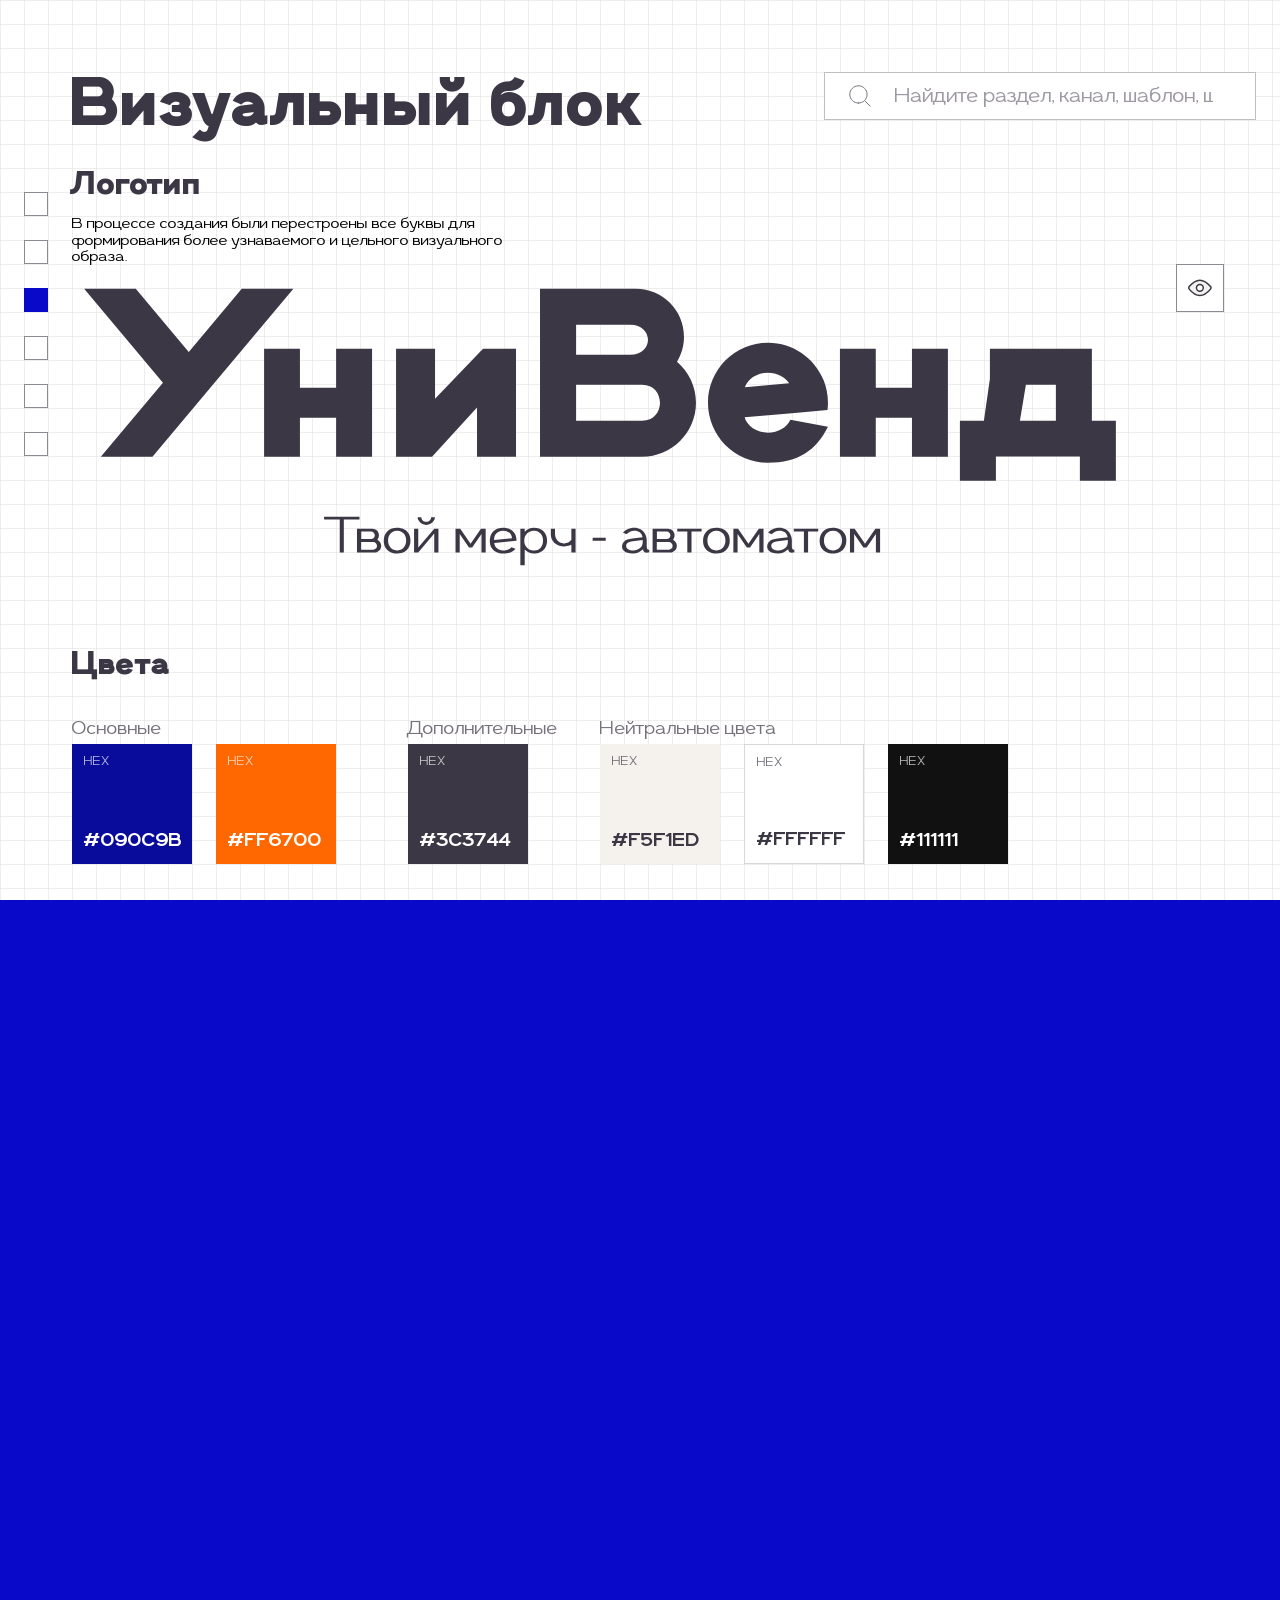
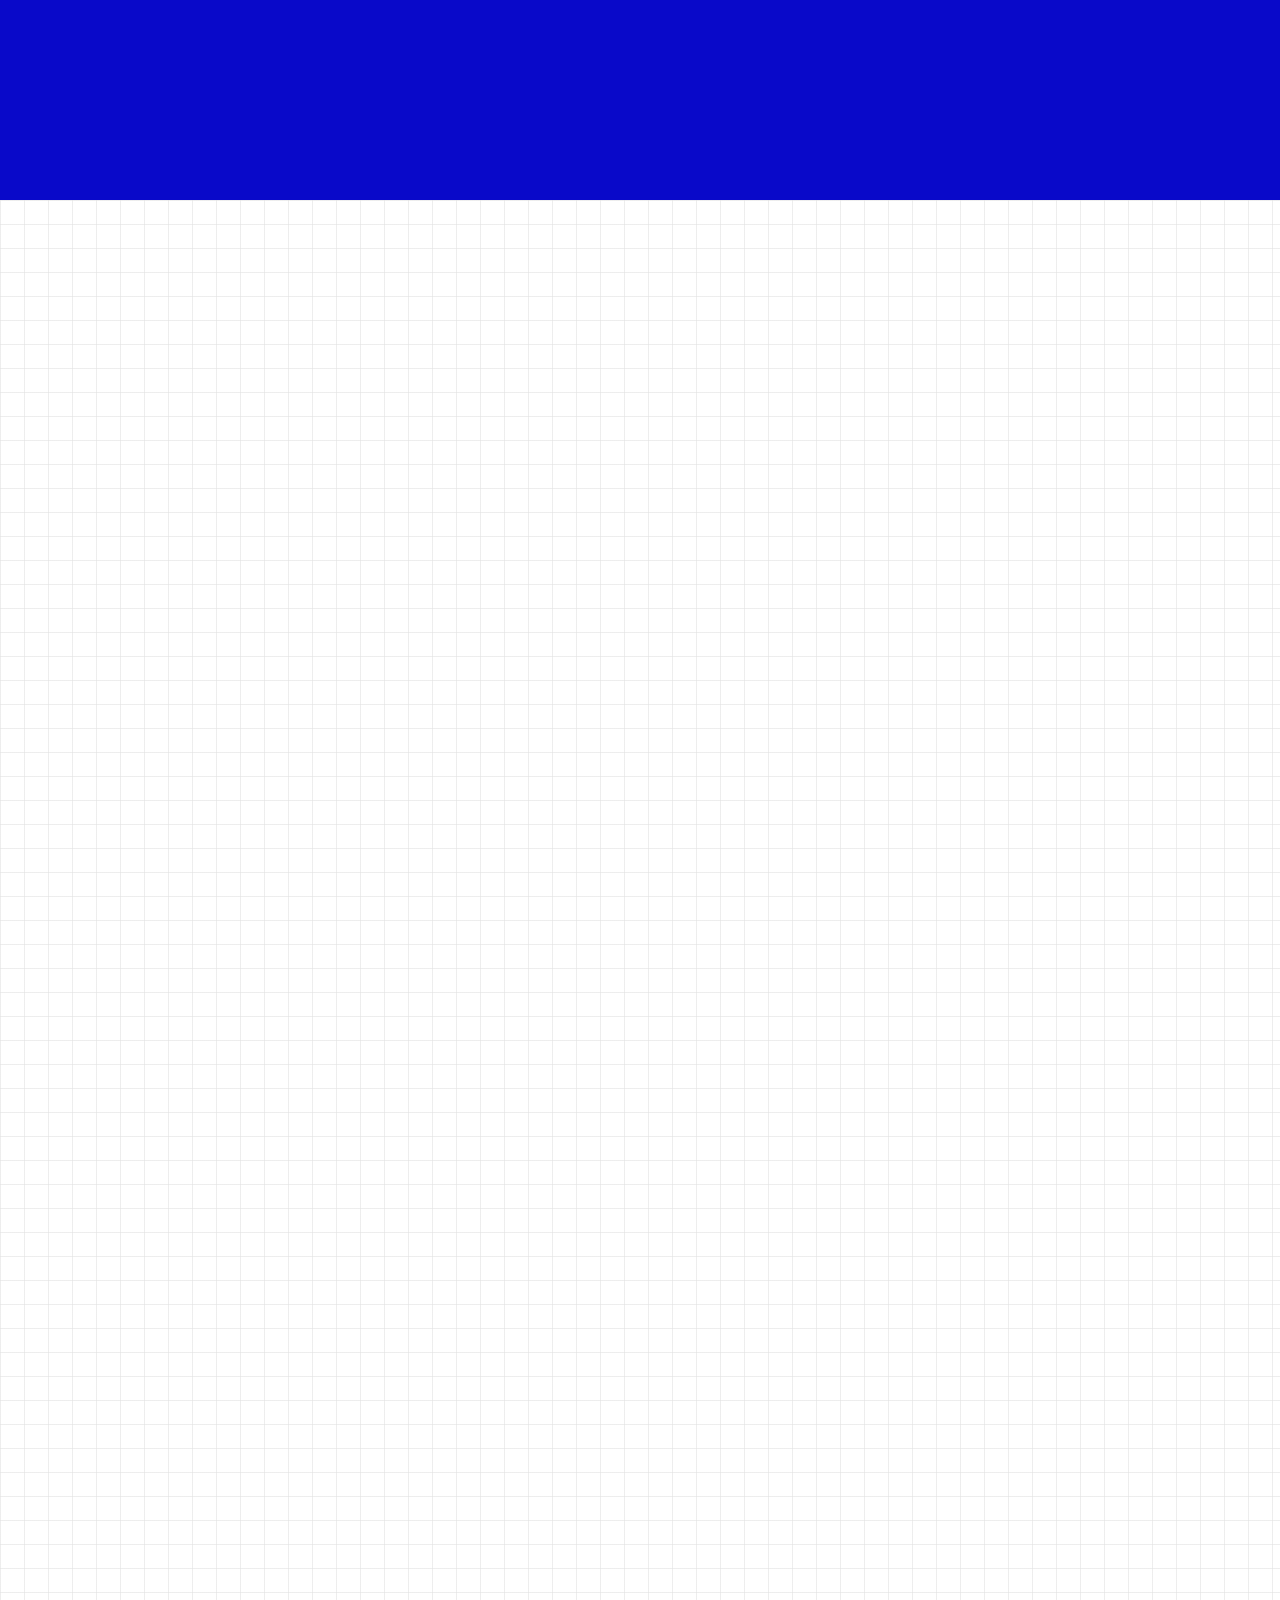
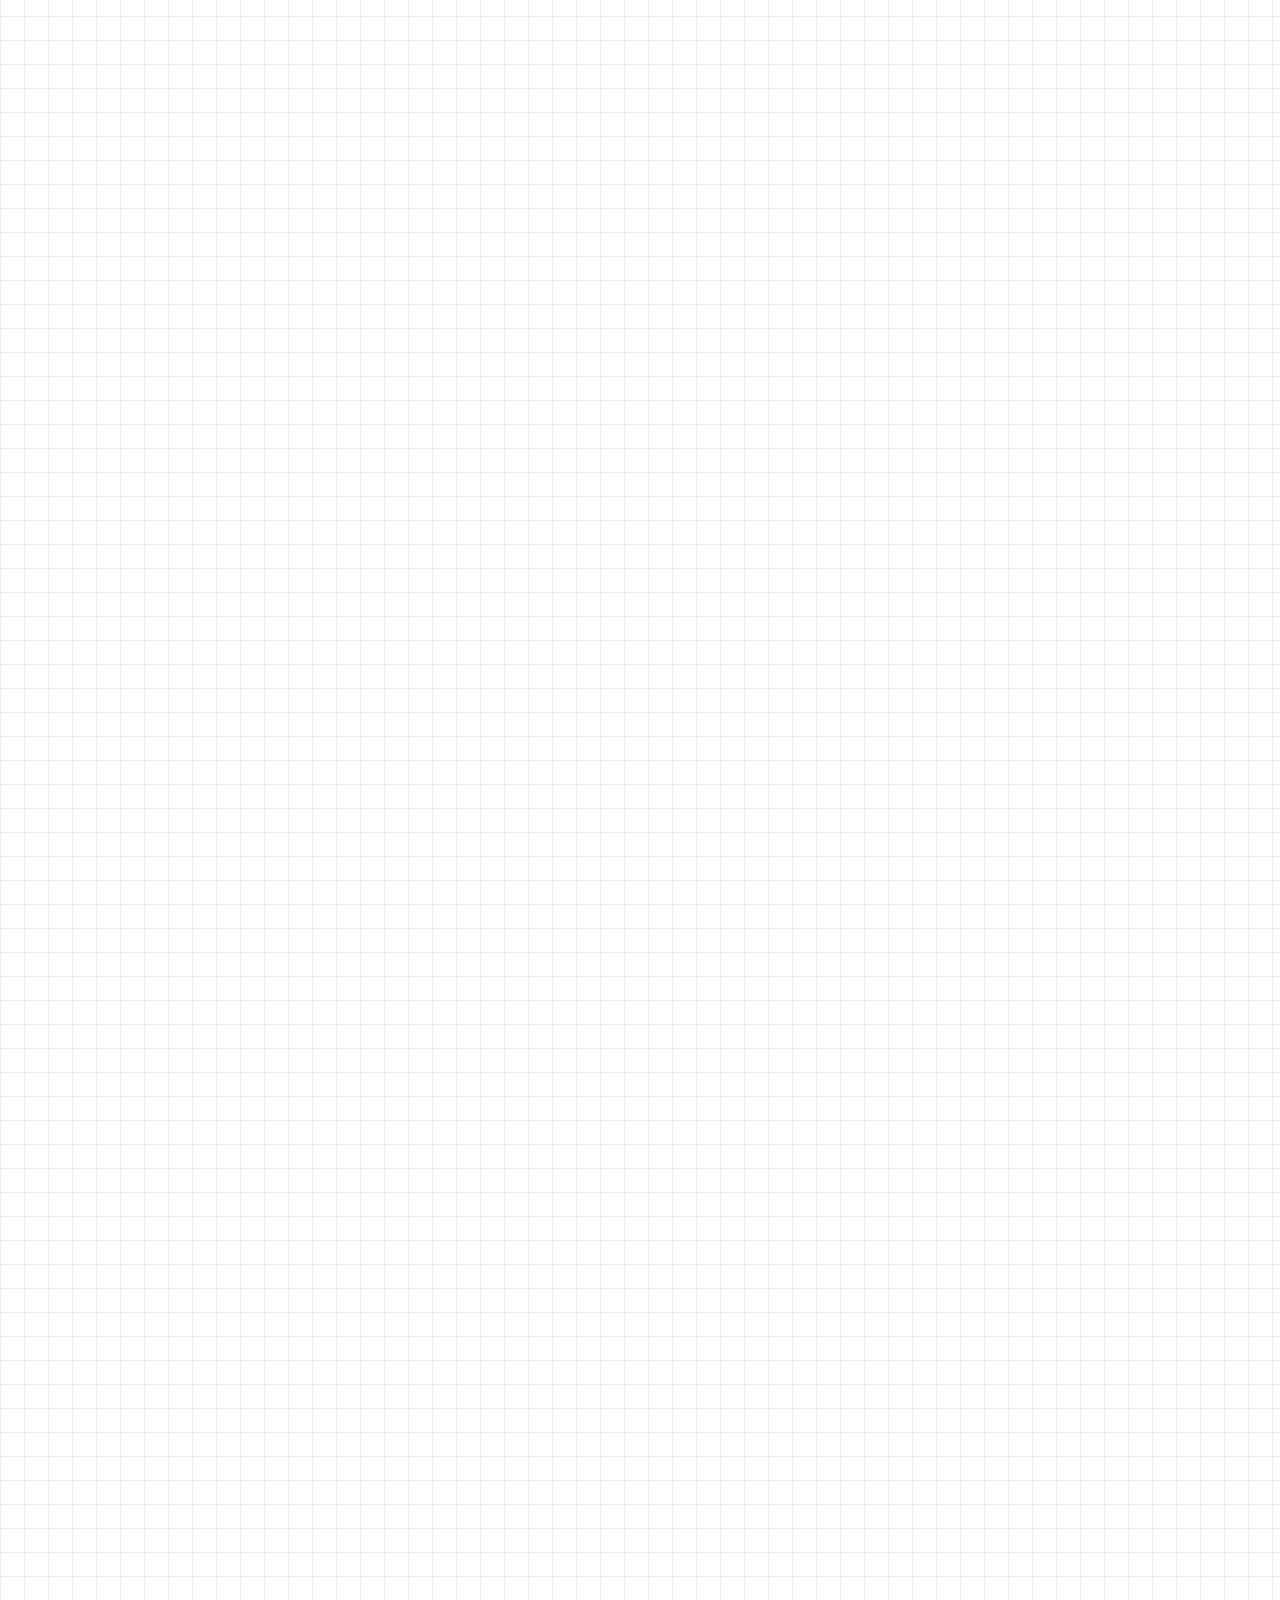
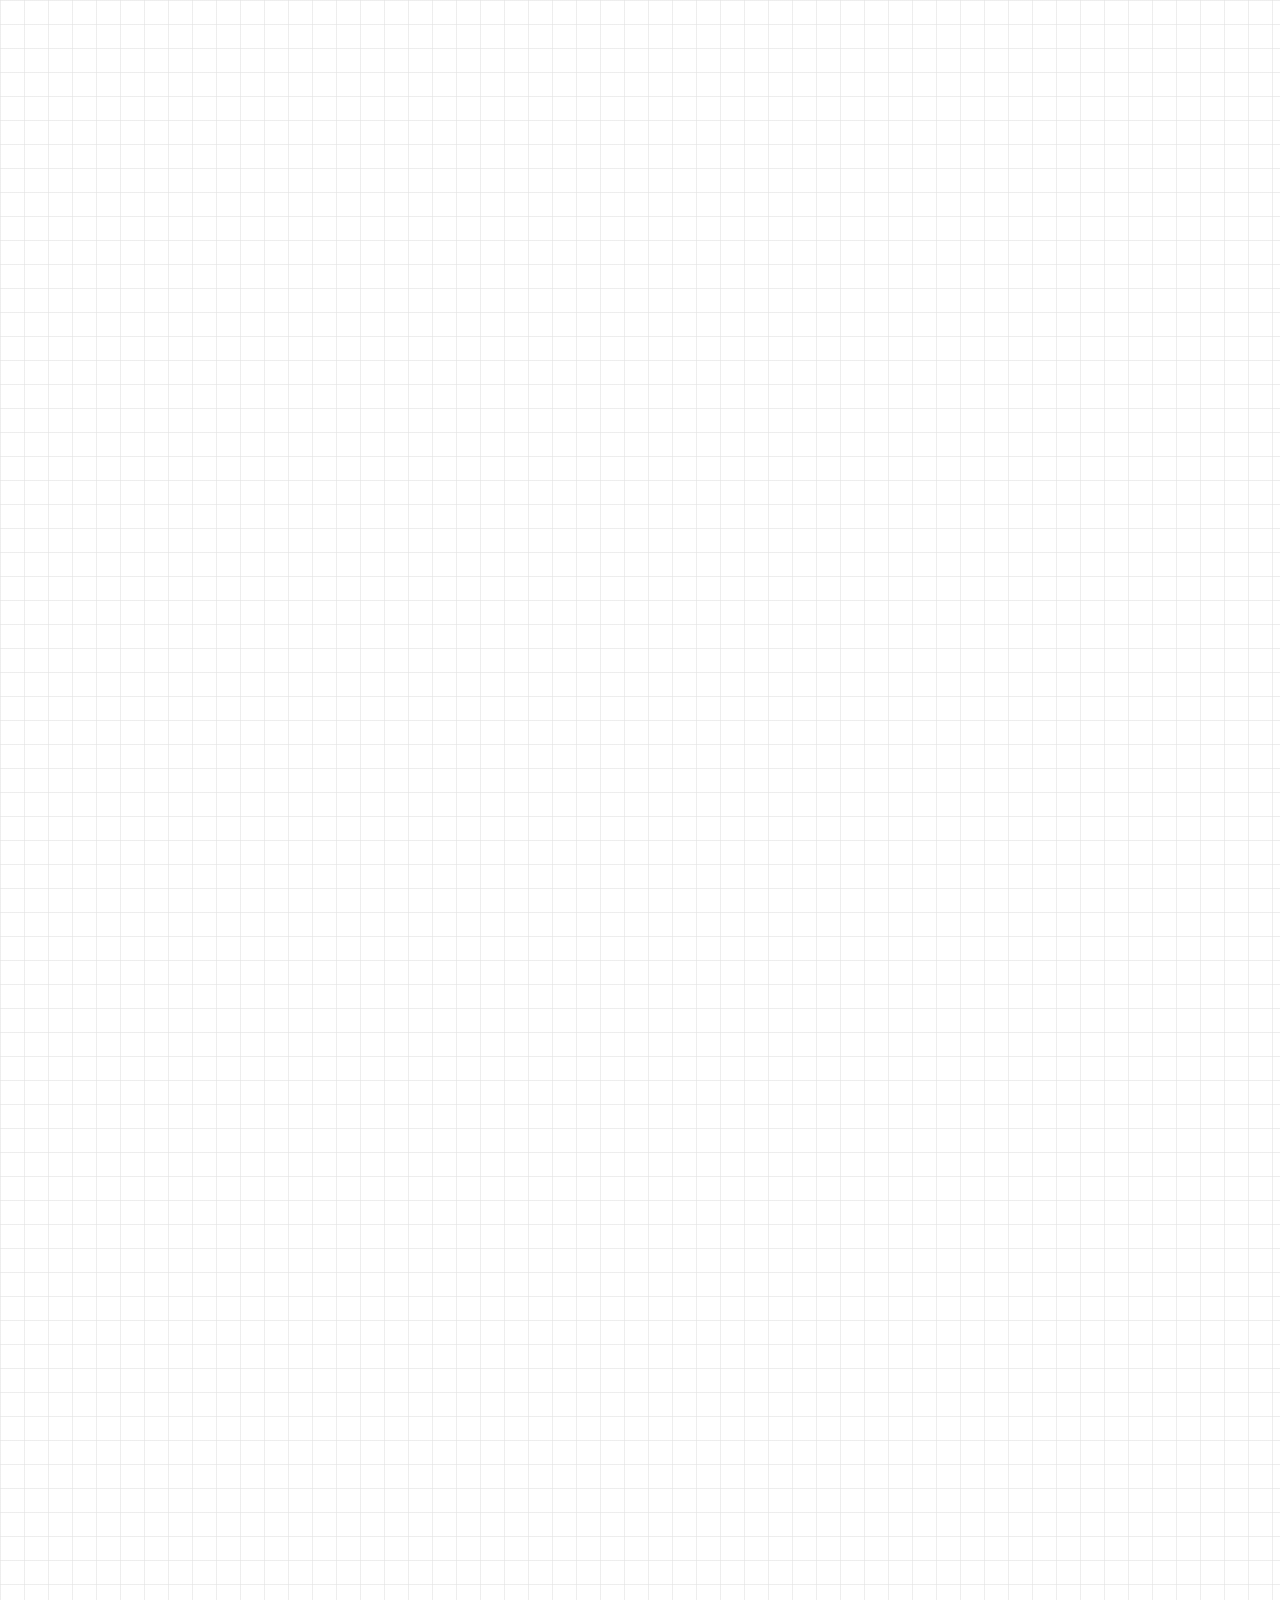
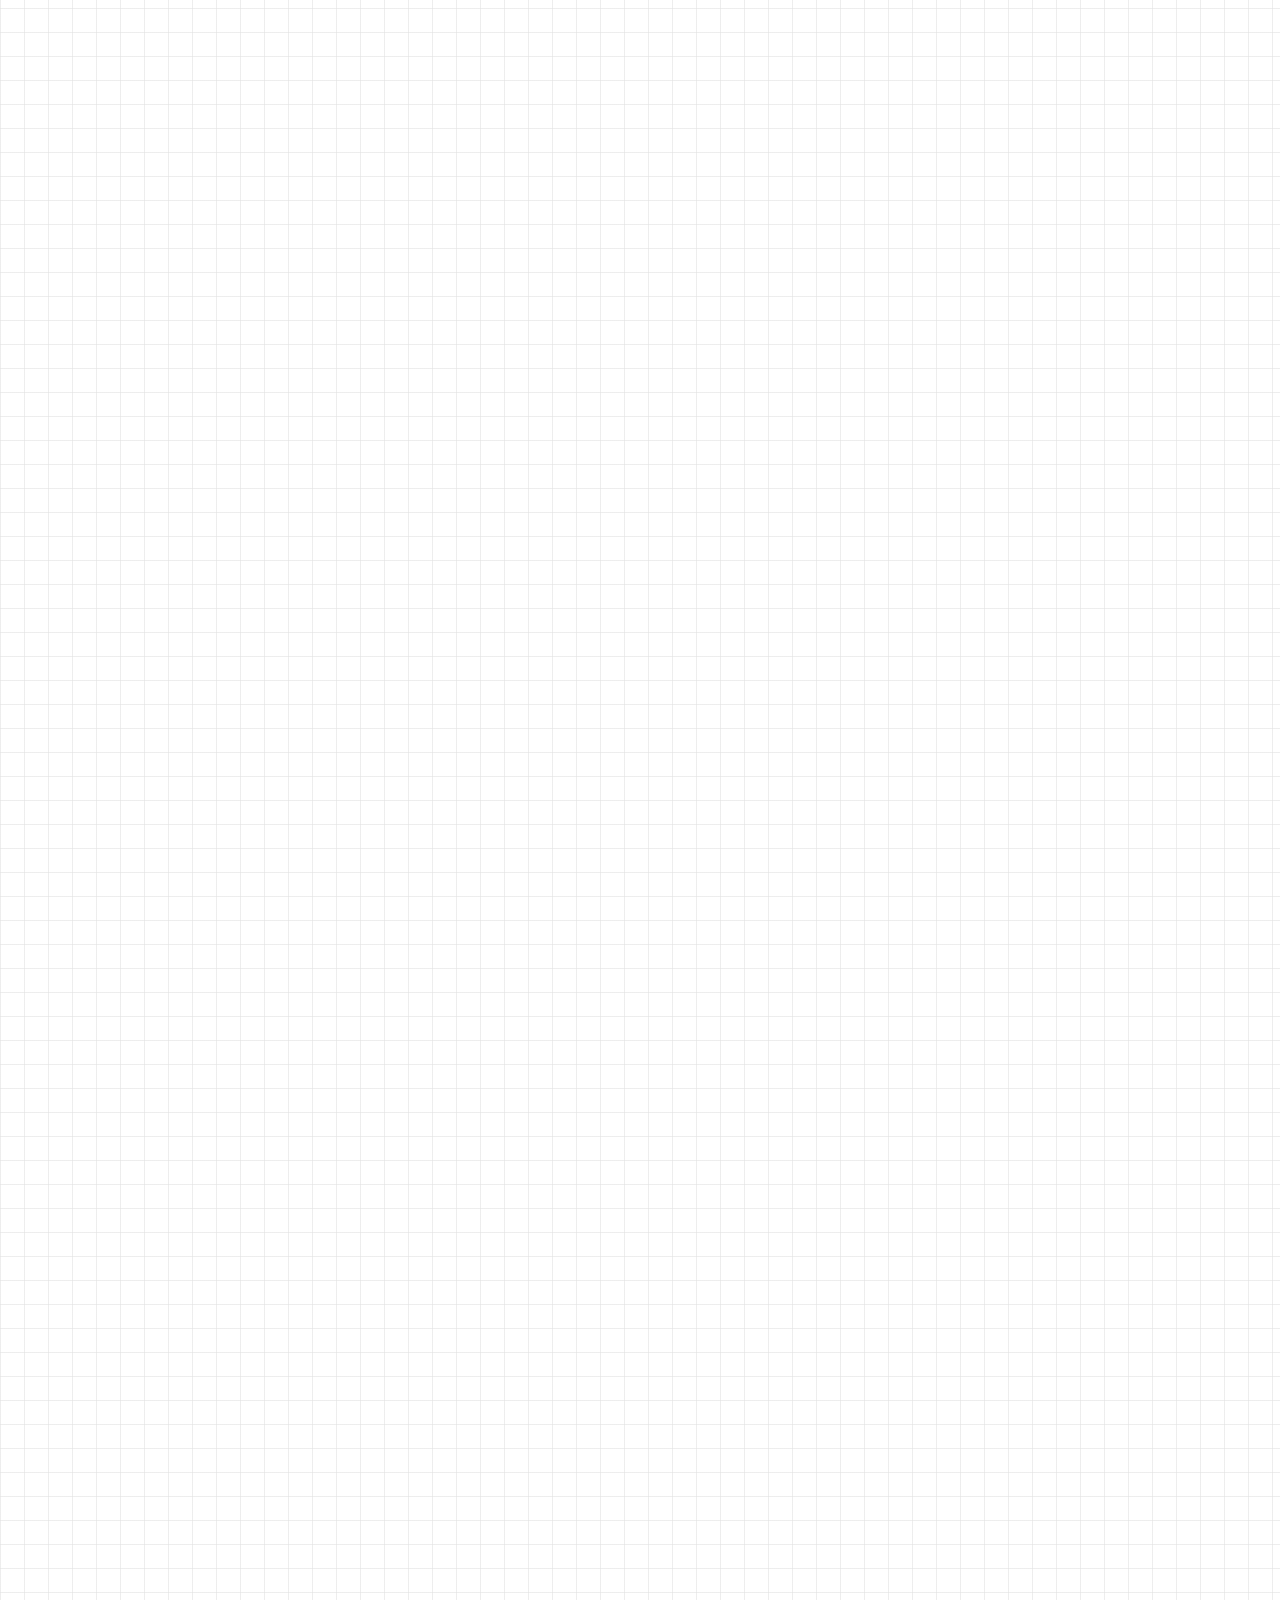
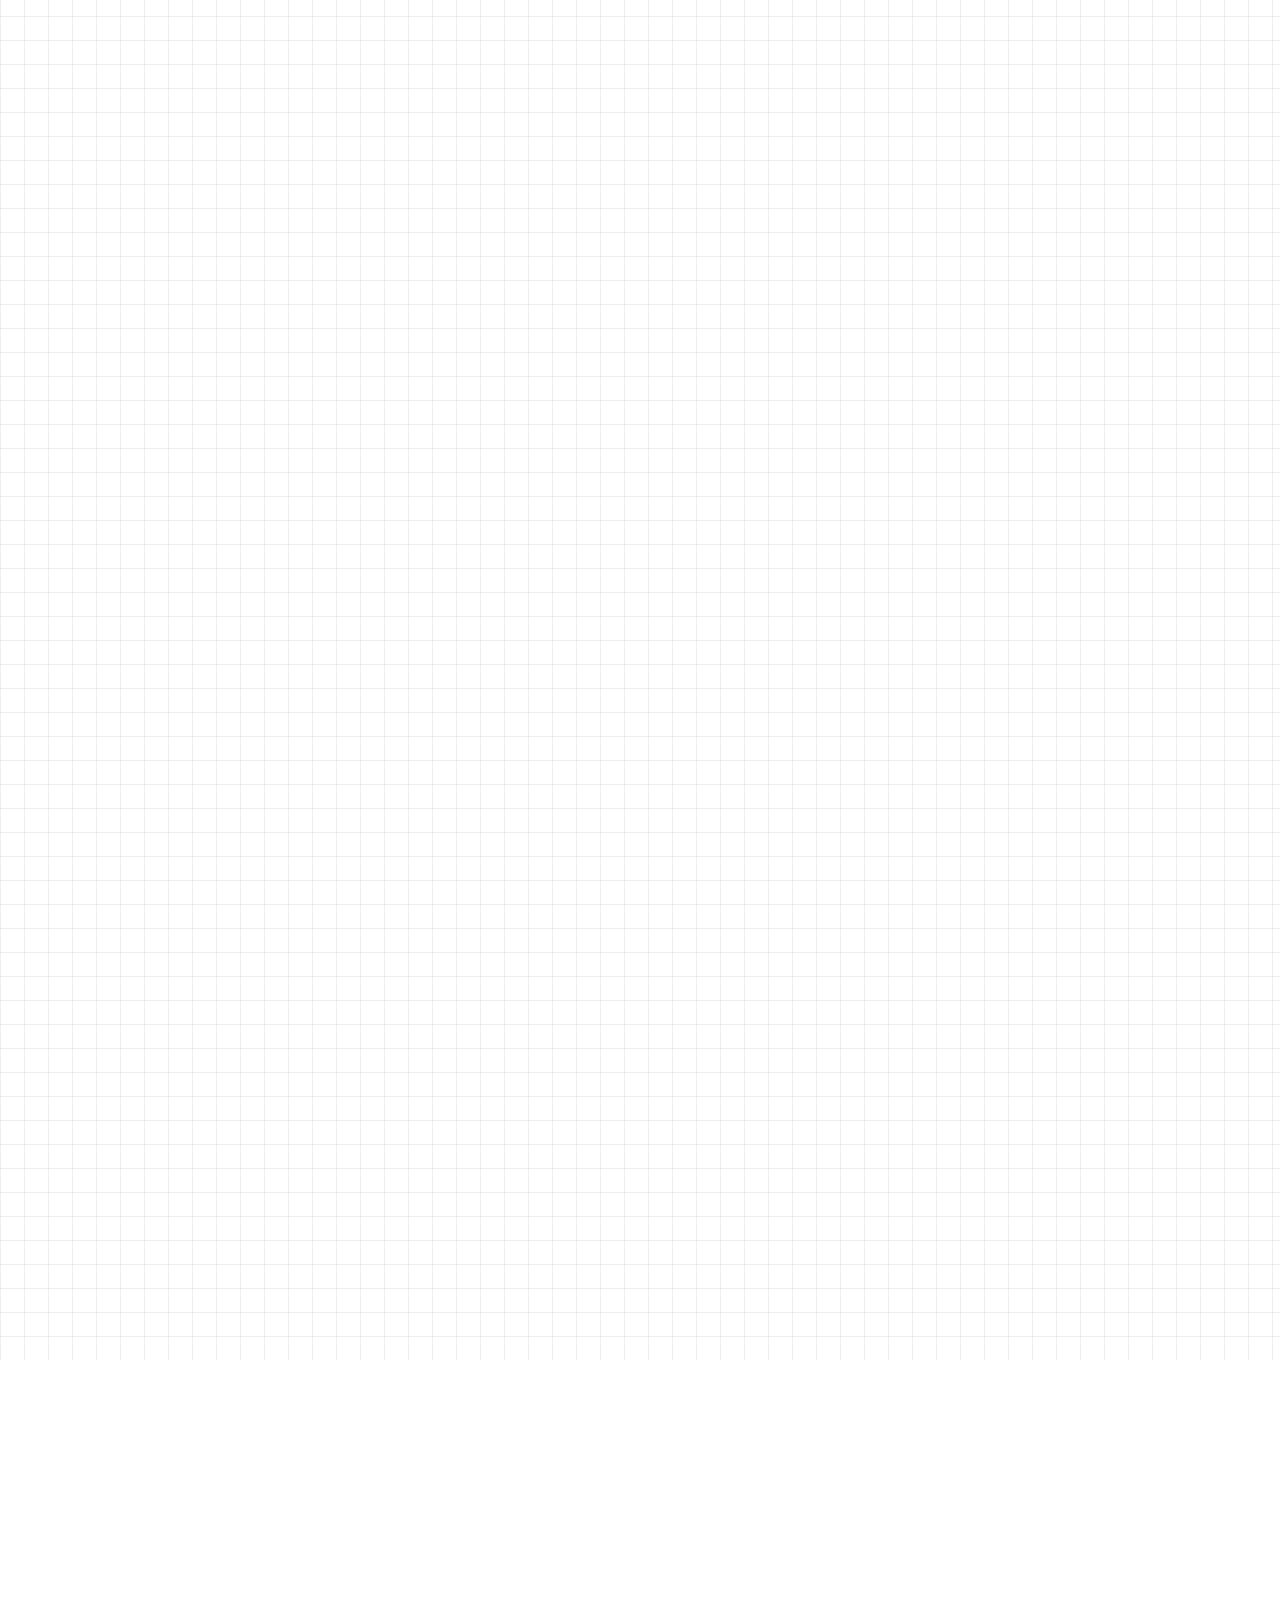
==== index.html @ 7f00d115 "Update Uni-Vend pages and materials" ====
<!DOCTYPE html>
<html lang="ru"><head>
  <meta charset="utf-8">
  <meta name="viewport" content="width=device-width, initial-scale=1">
  <title>Визуальный блок</title>
  <link rel="stylesheet" href="hero.css">
  <link rel="stylesheet" href="visual.css">
<meta content="extension" property="gosuslugi.plugin.extension.content"><style data-editor-responsive="true">
/* Editor Responsive Styles — Auto-generated */
@media (min-width: 1920px) {
[data-editor-id="e3ku64u07"] {
  --y: 8 !important;
}
[data-editor-id="ewftyrhr6"] {
  --y: 8 !important;
}
[data-editor-id="edmt8uacq"] {
  --x: 0 !important;
  --y: 3 !important;
}
[data-editor-id="ej0beiwo5"] {
  --x: 0 !important;
  --y: 7 !important;
}
[data-editor-id="eg0mdsxq2"] {
  --x: 0 !important;
  --y: 9 !important;
}
[data-editor-id="e19daxwba"] {
  --y: 3 !important;
}
[data-editor-id="eogjzxfyb"] {
  --x: 0 !important;
  --y: 11 !important;
}
[data-editor-id="eze3a9rhq"] {
  --x: 0 !important;
  --y: 27 !important;
}
[data-editor-id="e4ot57vxe"] {
  --x: 0 !important;
  --y: 30 !important;
}
[data-editor-id="eoo3zo6vj"] {
  --x: 14 !important;
  --y: 30 !important;
}
[data-editor-id="e37aw19dq"] {
  --x: 22 !important;
  --y: 30 !important;
}
[data-editor-id="ecmsgmb86"] {
  --x: 0 !important;
  --y: 31 !important;
}
[data-editor-id="esttmx8t4"] {
  --x: 6 !important;
  --y: 31 !important;
}
[data-editor-id="e1tllkzxi"] {
  --x: 14 !important;
  --y: 31 !important;
}
[data-editor-id="e6sz7ax50"] {
  --x: 22 !important;
  --y: 31 !important;
}
[data-editor-id="e4hubqvsa"] {
  --x: 28 !important;
  --y: 31 !important;
}
[data-editor-id="e1bwpt510"] {
  --x: 34 !important;
  --y: 31 !important;
}
[data-editor-id="e2jl88gju"] {
  --x: 0 !important;
  --y: 39 !important;
}
[data-editor-id="e150typo1"] {
  --x: 0 !important;
  --y: 40 !important;
}
[data-editor-id="ex41jacl3"] {
  --x: 6 !important;
  --y: 40 !important;
}
[data-editor-id="e9yualv0q"] {
  --x: 14 !important;
  --y: 40 !important;
}
[data-editor-id="ew8u94itd"] {
  --x: 20 !important;
  --y: 40 !important;
}
[data-editor-id="em8bs2697"] {
  --x: 28 !important;
  --y: 40 !important;
}
[data-editor-id="ep0xbws6a"] {
  --x: 34 !important;
  --y: 40 !important;
}
[data-editor-id="eftbmx0th"] {
  --x: 40 !important;
  --y: 40 !important;
}
[data-editor-id="e6kkdokrv"] {
  --x: 0 !important;
  --y: 48 !important;
}
[data-editor-id="eyjgyndha"] {
  --x: 6 !important;
  --y: 48 !important;
}
[data-editor-id="enoas98ol"] {
  --x: 14 !important;
  --y: 48 !important;
}
[data-editor-id="epmker3oi"] {
  --x: 20 !important;
  --y: 48 !important;
}
[data-editor-id="evchmpkn5"] {
  --x: 28 !important;
  --y: 48 !important;
}
[data-editor-id="ekp2c5dkf"] {
  --x: 34 !important;
  --y: 48 !important;
}
[data-editor-id="ec1fzhrc6"] {
  --x: 40 !important;
  --y: 48 !important;
}
[data-editor-id="etc2weoc0"] {
  --x: 0 !important;
  --y: 56 !important;
}
[data-editor-id="execy0c7t"] {
  --x: 0 !important;
  --y: 57 !important;
}
[data-editor-id="ezw4z6o6z"] {
  --x: 6 !important;
  --y: 57 !important;
}
[data-editor-id="ec22x97dt"] {
  --x: 14 !important;
  --y: 57 !important;
}
[data-editor-id="ecwbrijol"] {
  --x: 20 !important;
  --y: 57 !important;
}
[data-editor-id="et2yzcdqm"] {
  --x: 28 !important;
  --y: 57 !important;
}
[data-editor-id="e2nijhq1c"] {
  --x: 34 !important;
  --y: 57 !important;
}
[data-editor-id="ewpzvc08r"] {
  --x: 40 !important;
  --y: 57 !important;
}
[data-editor-id="ejy7x33v6"] {
  --x: 0 !important;
  --y: 65 !important;
}
[data-editor-id="ek9mfpe5k"] {
  --x: 6 !important;
  --y: 65 !important;
}
[data-editor-id="epixykvuq"] {
  --x: 14 !important;
  --y: 65 !important;
}
[data-editor-id="emusnlpzi"] {
  --x: 20 !important;
  --y: 65 !important;
}
[data-editor-id="ek79oajwh"] {
  --x: 28 !important;
  --y: 65 !important;
}
[data-editor-id="e2dqtb2i7"] {
  --x: 34 !important;
  --y: 65 !important;
}
[data-editor-id="et102gzvr"] {
  --x: 40 !important;
  --y: 65 !important;
}
[data-editor-id="epwelcru9"] {
  --x: 0 !important;
  --y: 73 !important;
}
[data-editor-id="ettlioqpl"] {
  width: 1509.7142857142856px !important;
  justify-content: space-between !important;
  align-content: normal !important;
  row-gap: 32px !important;
  column-gap: 32px !important;
  --x: 0 !important;
  --y: 74 !important;
}
[data-editor-id="ebbx85eh2"] {
  --x: 0 !important;
  --y: 92 !important;
}
[data-editor-id="en543960h"] {
  --x: 0 !important;
  --y: 95 !important;
}
[data-editor-id="e0omawlap"] {
  --x: 0 !important;
  --y: 97 !important;
}
[data-editor-id="ew878lw5y"] {
  --x: 0 !important;
  --y: 118 !important;
}
[data-editor-id="ex3kc6mqz"] {
  --x: 0 !important;
  --y: 120 !important;
}
[data-editor-id="e696wqjvp"] {
  --x: 0 !important;
  --y: 145 !important;
}
[data-editor-id="e708ohugo"] {
  --x: 0 !important;
  --y: 147 !important;
}
[data-editor-id="etltz6bs2"] {
  --x: 0 !important;
  --y: 170 !important;
}
[data-editor-id="egi2g0zjx"] {
  --x: 0 !important;
  --y: 172 !important;
}
[data-editor-id="ewciik0c3"] {
  --x: 0 !important;
  --y: 192 !important;
}
[data-editor-id="en12jcbfi"] {
  --x: 0 !important;
  --y: 194 !important;
}
[data-editor-id="eztfljtgg"] {
  --x: 0 !important;
  --y: 222 !important;
}
[data-editor-id="er23arzgn"] {
  --x: 0 !important;
  --y: 226 !important;
}
[data-editor-id="eynal9bbv"] {
  --x: 0 !important;
  --y: 228 !important;
}
[data-editor-id="eawkksut3"] {
  --x: 0 !important;
  --y: 235 !important;
}
[data-editor-id="errlkfhsg"] {
  --x: 0 !important;
  --y: 237 !important;
}
[data-editor-id="ep9zr8kiv"] {
  --x: 0 !important;
  --y: 239 !important;
}
[data-editor-id="eqz2xhzsp"] {
  --x: 0 !important;
  --y: 265 !important;
}
[data-editor-id="enpe5eny0"] {
  --x: 0 !important;
  --y: 267 !important;
}
[data-editor-id="esuu2q9aa"] {
  --x: 0 !important;
  --y: 276 !important;
}
[data-editor-id="e7zx92xt8"] {
  --x: 0 !important;
  --y: 281 !important;
}
[data-editor-id="eq4cznzch"] {
  --x: 0 !important;
  --y: 283 !important;
}
[data-editor-id="eqj7lpn12"] {
  line-height: 16px !important;
  --x: 0 !important;
  --y: 312 !important;
}
[data-editor-id="eq0xupwns"] {
  --x: 0 !important;
  --y: 316 !important;
}
[data-editor-id="eaenvsr3d"] {
  --x: 0 !important;
  --y: 319 !important;
}
[data-editor-id="ekxeka5uq"] {
  line-height: 16px !important;
  --x: 0 !important;
  --y: 336 !important;
}
[data-editor-id="eywscfsnz"] {
  --x: 0 !important;
  --y: 342 !important;
}
[data-editor-id="eey2nhzoa"] {
  --x: 0 !important;
  --y: 344 !important;
}
}
@media (min-width: 1440px) and (max-width: 1919px) {
[data-editor-id="ew878lw5y"] {
  --x: 0 !important;
  --y: 118 !important;
}
[data-editor-id="ex3kc6mqz"] {
  --x: 0 !important;
  --y: 137 !important;
}
[data-editor-id="e696wqjvp"] {
  --x: 1 !important;
  --y: 186 !important;
}
[data-editor-id="e708ohugo"] {
  --x: 1 !important;
  --y: 188 !important;
}
[data-editor-id="etltz6bs2"] {
  --x: 1 !important;
  --y: 211 !important;
}
[data-editor-id="egi2g0zjx"] {
  --x: 1 !important;
  --y: 213 !important;
}
[data-editor-id="ewciik0c3"] {
  --x: 1 !important;
  --y: 233 !important;
}
[data-editor-id="en12jcbfi"] {
  --x: 1 !important;
  --y: 235 !important;
}
[data-editor-id="eztfljtgg"] {
  --x: 0 !important;
  --y: 292 !important;
}
[data-editor-id="er23arzgn"] {
  --x: 0 !important;
  --y: 296 !important;
}
[data-editor-id="eynal9bbv"] {
  --x: 0 !important;
  --y: 298 !important;
}
[data-editor-id="eawkksut3"] {
  --x: 0 !important;
  --y: 305 !important;
}
[data-editor-id="errlkfhsg"] {
  --x: 0 !important;
  --y: 307 !important;
}
[data-editor-id="ep9zr8kiv"] {
  --x: 0 !important;
  --y: 309 !important;
}
[data-editor-id="eqz2xhzsp"] {
  --x: 0 !important;
  --y: 335 !important;
}
[data-editor-id="enpe5eny0"] {
  --x: 0 !important;
  --y: 337 !important;
}
[data-editor-id="esuu2q9aa"] {
  --x: 0 !important;
  --y: 346 !important;
}
[data-editor-id="e7zx92xt8"] {
  --x: 0 !important;
  --y: 351 !important;
}
[data-editor-id="eq4cznzch"] {
  --x: 0 !important;
  --y: 353 !important;
}
[data-editor-id="eqj7lpn12"] {
  line-height: 16px !important;
  --x: 0 !important;
  --y: 382 !important;
}
[data-editor-id="eq0xupwns"] {
  --x: 0 !important;
  --y: 386 !important;
}
[data-editor-id="eaenvsr3d"] {
  --x: 0 !important;
  --y: 389 !important;
}
[data-editor-id="ekxeka5uq"] {
  line-height: 16px !important;
  --x: 0 !important;
  --y: 406 !important;
}
[data-editor-id="eywscfsnz"] {
  --x: 0 !important;
  --y: 412 !important;
}
[data-editor-id="eey2nhzoa"] {
  --x: 0 !important;
  --y: 414 !important;
}
}
@media (min-width: 1194px) and (max-width: 1439px) {
[data-editor-id="ew878lw5y"] {
  --x: 0 !important;
  --y: 125 !important;
}
[data-editor-id="ex3kc6mqz"] {
  --x: 0 !important;
  --y: 127 !important;
}
[data-editor-id="e696wqjvp"] {
  --x: 0 !important;
  --y: 179 !important;
}
[data-editor-id="e708ohugo"] {
  --x: 0 !important;
  --y: 181 !important;
}
[data-editor-id="etltz6bs2"] {
  --x: 0 !important;
  --y: 207 !important;
}
[data-editor-id="egi2g0zjx"] {
  --x: 0 !important;
  --y: 209 !important;
}
[data-editor-id="ewciik0c3"] {
  --x: 0 !important;
  --y: 231 !important;
}
[data-editor-id="en12jcbfi"] {
  --x: 0 !important;
  --y: 233 !important;
}
[data-editor-id="eztfljtgg"] {
  --x: 0 !important;
  --y: 261 !important;
}
[data-editor-id="er23arzgn"] {
  --x: 0 !important;
  --y: 265 !important;
}
[data-editor-id="eynal9bbv"] {
  --x: 0 !important;
  --y: 267 !important;
}
[data-editor-id="eawkksut3"] {
  --x: 0 !important;
  --y: 274 !important;
}
[data-editor-id="errlkfhsg"] {
  --x: 0 !important;
  --y: 276 !important;
}
[data-editor-id="ep9zr8kiv"] {
  --x: 0 !important;
  --y: 278 !important;
}
[data-editor-id="eqz2xhzsp"] {
  --x: 0 !important;
  --y: 304 !important;
}
[data-editor-id="enpe5eny0"] {
  --x: 0 !important;
  --y: 306 !important;
}
[data-editor-id="esuu2q9aa"] {
  --x: 0 !important;
  --y: 315 !important;
}
[data-editor-id="e7zx92xt8"] {
  --x: 0 !important;
  --y: 320 !important;
}
[data-editor-id="eq4cznzch"] {
  --x: 0 !important;
  --y: 322 !important;
}
[data-editor-id="eqj7lpn12"] {
  line-height: 140% !important;
  --x: 0 !important;
  --y: 351 !important;
}
[data-editor-id="eq0xupwns"] {
  --x: 0 !important;
  --y: 355 !important;
}
[data-editor-id="eaenvsr3d"] {
  --x: 0 !important;
  --y: 358 !important;
}
[data-editor-id="ekxeka5uq"] {
  line-height: 140% !important;
  --x: 0 !important;
  --y: 375 !important;
}
[data-editor-id="eywscfsnz"] {
  --x: 0 !important;
  --y: 381 !important;
}
[data-editor-id="eey2nhzoa"] {
  --x: 0 !important;
  --y: 383 !important;
}
}
@media (min-width: 834px) and (max-width: 1193px) {
[data-editor-id="ew878lw5y"] {
  --x: 0 !important;
  --y: 118 !important;
}
[data-editor-id="ex3kc6mqz"] {
  --x: 0 !important;
  --y: 120 !important;
}
[data-editor-id="e696wqjvp"] {
  --x: 0 !important;
  --y: 145 !important;
}
[data-editor-id="e708ohugo"] {
  --x: 0 !important;
  --y: 147 !important;
}
[data-editor-id="etltz6bs2"] {
  --x: 0 !important;
  --y: 170 !important;
}
[data-editor-id="egi2g0zjx"] {
  --x: 0 !important;
  --y: 172 !important;
}
[data-editor-id="ewciik0c3"] {
  --x: 0 !important;
  --y: 192 !important;
}
[data-editor-id="en12jcbfi"] {
  --x: 0 !important;
  --y: 194 !important;
}
[data-editor-id="eztfljtgg"] {
  --x: 0 !important;
  --y: 222 !important;
}
[data-editor-id="er23arzgn"] {
  --x: 0 !important;
  --y: 226 !important;
}
[data-editor-id="eynal9bbv"] {
  --x: 0 !important;
  --y: 228 !important;
}
[data-editor-id="eawkksut3"] {
  --x: 0 !important;
  --y: 235 !important;
}
[data-editor-id="errlkfhsg"] {
  --x: 0 !important;
  --y: 237 !important;
}
[data-editor-id="ep9zr8kiv"] {
  --x: 0 !important;
  --y: 239 !important;
}
[data-editor-id="eqz2xhzsp"] {
  --x: 0 !important;
  --y: 265 !important;
}
[data-editor-id="enpe5eny0"] {
  --x: 0 !important;
  --y: 267 !important;
}
[data-editor-id="esuu2q9aa"] {
  --x: 0 !important;
  --y: 276 !important;
}
[data-editor-id="e7zx92xt8"] {
  --x: 0 !important;
  --y: 281 !important;
}
[data-editor-id="eq4cznzch"] {
  --x: 0 !important;
  --y: 283 !important;
}
[data-editor-id="eqj7lpn12"] {
  line-height: 12px !important;
  --x: 0 !important;
  --y: 312 !important;
}
[data-editor-id="eq0xupwns"] {
  --x: 0 !important;
  --y: 316 !important;
}
[data-editor-id="eaenvsr3d"] {
  --x: 0 !important;
  --y: 319 !important;
}
[data-editor-id="ekxeka5uq"] {
  line-height: 12px !important;
  --x: 0 !important;
  --y: 336 !important;
}
[data-editor-id="eywscfsnz"] {
  --x: 0 !important;
  --y: 342 !important;
}
[data-editor-id="eey2nhzoa"] {
  --x: 0 !important;
  --y: 344 !important;
}
}
@media (max-width: 833px) {
[data-editor-id="ew878lw5y"] {
  --x: 0 !important;
  --y: 118 !important;
}
[data-editor-id="ex3kc6mqz"] {
  --x: 0 !important;
  --y: 120 !important;
}
[data-editor-id="e696wqjvp"] {
  --x: 0 !important;
  --y: 145 !important;
}
[data-editor-id="e708ohugo"] {
  --x: 0 !important;
  --y: 147 !important;
}
[data-editor-id="etltz6bs2"] {
  --x: 0 !important;
  --y: 170 !important;
}
[data-editor-id="egi2g0zjx"] {
  --x: 0 !important;
  --y: 172 !important;
}
[data-editor-id="ewciik0c3"] {
  --x: 0 !important;
  --y: 192 !important;
}
[data-editor-id="en12jcbfi"] {
  --x: 0 !important;
  --y: 194 !important;
}
[data-editor-id="eztfljtgg"] {
  --x: 0 !important;
  --y: 222 !important;
}
[data-editor-id="er23arzgn"] {
  --x: 0 !important;
  --y: 226 !important;
}
[data-editor-id="eynal9bbv"] {
  --x: 0 !important;
  --y: 228 !important;
}
[data-editor-id="eawkksut3"] {
  --x: 0 !important;
  --y: 235 !important;
}
[data-editor-id="errlkfhsg"] {
  --x: 0 !important;
  --y: 237 !important;
}
[data-editor-id="ep9zr8kiv"] {
  --x: 0 !important;
  --y: 239 !important;
}
[data-editor-id="eqz2xhzsp"] {
  --x: 0 !important;
  --y: 265 !important;
}
[data-editor-id="enpe5eny0"] {
  --x: 0 !important;
  --y: 267 !important;
}
[data-editor-id="esuu2q9aa"] {
  --x: 0 !important;
  --y: 276 !important;
}
[data-editor-id="e7zx92xt8"] {
  --x: 0 !important;
  --y: 281 !important;
}
[data-editor-id="eq4cznzch"] {
  --x: 0 !important;
  --y: 283 !important;
}
[data-editor-id="eqj7lpn12"] {
  line-height: 8px !important;
  --x: 0 !important;
  --y: 312 !important;
}
[data-editor-id="eq0xupwns"] {
  --x: 0 !important;
  --y: 316 !important;
}
[data-editor-id="eaenvsr3d"] {
  --x: 0 !important;
  --y: 319 !important;
}
[data-editor-id="ekxeka5uq"] {
  line-height: 8px !important;
  --x: 0 !important;
  --y: 336 !important;
}
[data-editor-id="eywscfsnz"] {
  --x: 0 !important;
  --y: 342 !important;
}
[data-editor-id="eey2nhzoa"] {
  --x: 0 !important;
  --y: 344 !important;
}
}
</style></head>

<body style="padding-top: 0px !important; overflow-x: hidden !important;" class=""><div id="grid-32-underlay" style="display: block !important; height: 9360px;"></div>
  <button class="visual-section__burger" id="visual-burger" type="button" aria-label="Открыть меню" aria-expanded="false" aria-controls="visual-nav">
    <span></span><span></span><span></span>
  </button>
  <div id="allrecords" class="site-page">
    <main class="visual-section" aria-label="Визуальный блок">
      <nav class="visual-section__nav" id="visual-nav" aria-label="Навигация визуального блока">
        <ul class="hero__ticks visual-section__dots snap" style="--y: 8; --editor---y-desktop: 8;" data-editor-id="e3ku64u07">
          <li>
            <a class="hero__nav-dot" href="index.html">
              <span class="hero__tooltip">Главная</span>
            </a>
          </li>
          <li>
            <a class="hero__nav-dot" href="#strategy">
              <span class="hero__tooltip">Стратегия</span>
            </a>
          </li>
          <li>
            <a class="hero__nav-dot is-active" href="visual.html" aria-current="page">
              <span class="hero__tooltip">Визуальный блок</span>
            </a>
          </li>
          <li>
            <a class="hero__nav-dot" href="#channels">
              <span class="hero__tooltip">Каналы</span>
            </a>
          </li>
          <li>
            <a class="hero__nav-dot" href="#processes">
              <span class="hero__tooltip">Процессы</span>
            </a>
          </li>
          <li>
            <a class="hero__nav-dot" href="#materials">
              <span class="hero__tooltip">Материалы</span>
            </a>
          </li>
        </ul>

        <ul class="visual-section__subnav snap" style="--y: 8; --editor---y-desktop: 8;" data-editor-id="ewftyrhr6">
          <li class="is-current" data-target="section-logo">Логотип</li>
          <li data-target="section-colors">Цвета</li>
          <li data-target="section-typography" class="">Типографика</li>
          <li data-target="section-graphics">Графические <br> элементы</li>
          <li data-target="section-photo">Фотоконтент</li>
          <li data-target="section-3d">3Д-контент</li>
        </ul>
      </nav>

      <section class="visual-section__work" aria-label="Рабочая зона" style="">
        <h1 class="visual-section__title snap reveal is-visible" style="--x: 0; --y: 3; transform: matrix(1, 0, 0, 1, 0, 0); --editor---x-desktop: 0; --editor---y-desktop: 3;" data-editor-id="edmt8uacq">Визуальный блок</h1>

        <h2 id="section-logo" class="visual-section__subtitle snap reveal is-visible" style="--x: 0; --y: 7; --editor---x-desktop: 0; --editor---y-desktop: 7; transform: matrix(1, 0, 0, 1, 0, 0);" data-editor-id="ej0beiwo5">Логотип</h2>

        <p class="visual-section__lead snap reveal is-visible" style="--x: 0; --y: 9; --editor---x-desktop: 0; --editor---y-desktop: 9;" data-editor-id="eg0mdsxq2">В процессе создания были перестроены все буквы для формирования более узнаваемого и цельного визуального образа.</p>

        <label class="hero__search visual-section__search snap reveal is-visible" style="--y: 3; --editor---y-desktop: 3;" data-editor-id="e19daxwba">
          <img class="hero__search-icon" src="heropage/img/sertch.svg" alt="" aria-hidden="true">
          <input type="search" placeholder="Найдите раздел, канал, шаблон, шрифт">
        </label>

        <div class="visual-section__text-demo snap reveal is-visible" style="--x: 0; --y: 11; --editor---x-desktop: 0; --editor---y-desktop: 11;" data-editor-id="eogjzxfyb">
          <div class="visual-section__text-stage">
            <img class="visual-section__grid-image" src="visual/img/setka.svg" alt="" aria-hidden="true">
            <img class="visual-section__text-image" src="visual/img/text.svg" alt="УниВенд. Твой мерч - автоматом">
          </div>
          <button class="visual-section__eye-button" type="button" aria-label="Показать сетку" aria-pressed="false">
            <img src="visual/img/eyes.svg" alt="" aria-hidden="true">
          </button>
        </div>

        <h2 id="section-colors" class="visual-section__block-title snap reveal is-visible" style="--x: 0; --y: 27; --editor---x-desktop: 0; --editor---y-desktop: 27; transform: matrix(1, 0, 0, 1, 0, 0);" data-editor-id="eze3a9rhq">Цвета</h2>

        <span class="palette-label snap reveal is-visible" style="--x: 0; --y: 30; --editor---x-desktop: 0; --editor---y-desktop: 30; transform: matrix(1, 0, 0, 1, 0, 0);" data-editor-id="e4ot57vxe">Основные</span>
        <span class="palette-label snap reveal is-visible" style="--x: 14; --y: 30; --editor---x-desktop: 14; --editor---y-desktop: 30; transform: matrix(1, 0, 0, 1, 0, 0);" data-editor-id="eoo3zo6vj">Дополнительные</span>
        <span class="palette-label snap reveal is-visible" style="--x: 22; --y: 30; --editor---x-desktop: 22; --editor---y-desktop: 30; transform: matrix(1, 0, 0, 1, 0, 0);" data-editor-id="e37aw19dq">Нейтральные цвета</span>

        <figure class="swatch snap reveal is-visible" style="--x: 0; --y: 31; --swatch-index: 0; --editor---x-desktop: 0; --editor---y-desktop: 31;" tabindex="0" data-editor-id="ecmsgmb86">
          <div class="swatch__card">
            <div class="swatch__face swatch__face--front" style="background:#090C9B">
              <span class="swatch__tag">HEX</span>
              <span class="swatch__code">#090C9B</span>
            </div>
            <div class="swatch__face swatch__face--back" style="background: rgb(9, 12, 155);">
              <span class="swatch__tag">RGB</span>
              <span class="swatch__code">RGB: 9, 12, 155</span>
            </div>
          </div>
        <span class="swatch__copy-hint">Скопировать цвет</span><span class="swatch__copy-hint">Скопировать цвет</span><span class="swatch__copy-hint">Скопировать цвет</span><span class="swatch__copy-hint">Скопировать цвет</span><span class="swatch__copy-hint">Скопировать цвет</span><span class="swatch__copy-hint">Скопировать цвет</span></figure>
        <figure class="swatch snap reveal is-visible" style="--x: 6; --y: 31; --swatch-index: 1; --editor---x-desktop: 6; --editor---y-desktop: 31;" tabindex="0" data-editor-id="esttmx8t4">
          <div class="swatch__card">
            <div class="swatch__face swatch__face--front" style="background:#FF6700">
              <span class="swatch__tag">HEX</span>
              <span class="swatch__code">#FF6700</span>
            </div>
            <div class="swatch__face swatch__face--back" style="background: rgb(255, 103, 0);">
              <span class="swatch__tag">RGB</span>
              <span class="swatch__code">RGB: 255, 103, 0</span>
            </div>
          </div>
        <span class="swatch__copy-hint">Скопировать цвет</span><span class="swatch__copy-hint">Скопировать цвет</span><span class="swatch__copy-hint">Скопировать цвет</span><span class="swatch__copy-hint">Скопировать цвет</span><span class="swatch__copy-hint">Скопировать цвет</span><span class="swatch__copy-hint">Скопировать цвет</span></figure>

        <figure class="swatch snap reveal is-visible" style="--x: 14; --y: 31; --swatch-index: 2; --editor---x-desktop: 14; --editor---y-desktop: 31;" tabindex="0" data-editor-id="e1tllkzxi">
          <div class="swatch__card">
            <div class="swatch__face swatch__face--front" style="background:#3C3744">
              <span class="swatch__tag">HEX</span>
              <span class="swatch__code">#3C3744</span>
            </div>
            <div class="swatch__face swatch__face--back" style="background: rgb(60, 55, 68);">
              <span class="swatch__tag">RGB</span>
              <span class="swatch__code">RGB: 60, 55, 68</span>
            </div>
          </div>
        <span class="swatch__copy-hint">Скопировать цвет</span><span class="swatch__copy-hint">Скопировать цвет</span><span class="swatch__copy-hint">Скопировать цвет</span><span class="swatch__copy-hint">Скопировать цвет</span><span class="swatch__copy-hint">Скопировать цвет</span><span class="swatch__copy-hint">Скопировать цвет</span></figure>

        <figure class="swatch snap reveal is-visible" style="--x: 22; --y: 31; --swatch-index: 3; --editor---x-desktop: 22; --editor---y-desktop: 31;" tabindex="0" data-editor-id="e6sz7ax50">
          <div class="swatch__card">
            <div class="swatch__face swatch__face--front swatch__face--light" style="background:#F5F1ED">
              <span class="swatch__tag">HEX</span>
              <span class="swatch__code">#F5F1ED</span>
            </div>
            <div class="swatch__face swatch__face--back swatch__face--light" style="background: rgb(245, 241, 237);">
              <span class="swatch__tag">RGB</span>
              <span class="swatch__code">RGB: 245, 241, 237</span>
            </div>
          </div>
        <span class="swatch__copy-hint">Скопировать цвет</span><span class="swatch__copy-hint">Скопировать цвет</span><span class="swatch__copy-hint">Скопировать цвет</span><span class="swatch__copy-hint">Скопировать цвет</span><span class="swatch__copy-hint">Скопировать цвет</span><span class="swatch__copy-hint">Скопировать цвет</span></figure>
        <figure class="swatch snap reveal is-visible" style="--x: 28; --y: 31; --swatch-index: 4; --editor---x-desktop: 28; --editor---y-desktop: 31;" tabindex="0" data-editor-id="e4hubqvsa">
          <div class="swatch__card">
            <div class="swatch__face swatch__face--front swatch__face--light swatch__face--bordered" style="background:#FFFFFF">
              <span class="swatch__tag">HEX</span>
              <span class="swatch__code">#FFFFFF</span>
            </div>
            <div class="swatch__face swatch__face--back swatch__face--light swatch__face--bordered" style="background: rgb(255, 255, 255);">
              <span class="swatch__tag">RGB</span>
              <span class="swatch__code">RGB: 255, 255, 255</span>
            </div>
          </div>
        <span class="swatch__copy-hint">Скопировать цвет</span><span class="swatch__copy-hint">Скопировать цвет</span><span class="swatch__copy-hint">Скопировать цвет</span><span class="swatch__copy-hint">Скопировать цвет</span><span class="swatch__copy-hint">Скопировать цвет</span><span class="swatch__copy-hint">Скопировать цвет</span></figure>
        <figure class="swatch snap reveal is-visible" style="--x: 34; --y: 31; --swatch-index: 5; --editor---x-desktop: 34; --editor---y-desktop: 31;" tabindex="0" data-editor-id="e1bwpt510">
          <div class="swatch__card">
            <div class="swatch__face swatch__face--front" style="background:#111111">
              <span class="swatch__tag">HEX</span>
              <span class="swatch__code">#111111</span>
            </div>
            <div class="swatch__face swatch__face--back" style="background: rgb(17, 17, 17);">
              <span class="swatch__tag">RGB</span>
              <span class="swatch__code">RGB: 17, 17, 17</span>
            </div>
          </div>
        <span class="swatch__copy-hint">Скопировать цвет</span><span class="swatch__copy-hint">Скопировать цвет</span><span class="swatch__copy-hint">Скопировать цвет</span><span class="swatch__copy-hint">Скопировать цвет</span><span class="swatch__copy-hint">Скопировать цвет</span><span class="swatch__copy-hint">Скопировать цвет</span></figure>

        <span class="palette-label snap reveal is-visible" style="--x: 0; --y: 39; --editor---x-desktop: 0; --editor---y-desktop: 39; transform: matrix(1, 0, 0, 1, 0, 0);" data-editor-id="e2jl88gju">Физические носители</span>

        <figure class="swatch snap reveal is-visible" style="--x: 0; --y: 40; --swatch-index: 6; --editor---x-desktop: 0; --editor---y-desktop: 40;" tabindex="0" data-editor-id="e150typo1">
          <div class="swatch__card">
            <div class="swatch__face swatch__face--front" style="background:#090C9B">
              <span class="swatch__tag">HEX</span>
              <span class="swatch__code">#090C9B</span>
            </div>
            <div class="swatch__face swatch__face--back" style="background: rgb(9, 12, 155);">
              <span class="swatch__tag">RGB</span>
              <span class="swatch__code">RGB: 9, 12, 155</span>
            </div>
          </div>
        <span class="swatch__copy-hint">Скопировать цвет</span><span class="swatch__copy-hint">Скопировать цвет</span><span class="swatch__copy-hint">Скопировать цвет</span><span class="swatch__copy-hint">Скопировать цвет</span><span class="swatch__copy-hint">Скопировать цвет</span><span class="swatch__copy-hint">Скопировать цвет</span></figure>
        <figure class="swatch snap reveal is-visible" style="--x: 6; --y: 40; --swatch-index: 7; --editor---x-desktop: 6; --editor---y-desktop: 40;" tabindex="0" data-editor-id="ex41jacl3">
          <div class="swatch__card">
            <div class="swatch__face swatch__face--front swatch__face--light swatch__face--bordered" style="background:#FFFFFF">
              <span class="swatch__tag">HEX</span>
              <span class="swatch__code">#FFFFFF</span>
            </div>
            <div class="swatch__face swatch__face--back swatch__face--light swatch__face--bordered" style="background: rgb(255, 255, 255);">
              <span class="swatch__tag">RGB</span>
              <span class="swatch__code">RGB: 255, 255, 255</span>
            </div>
          </div>
        <span class="swatch__copy-hint">Скопировать цвет</span><span class="swatch__copy-hint">Скопировать цвет</span><span class="swatch__copy-hint">Скопировать цвет</span><span class="swatch__copy-hint">Скопировать цвет</span><span class="swatch__copy-hint">Скопировать цвет</span><span class="swatch__copy-hint">Скопировать цвет</span></figure>

        <figure class="swatch snap reveal is-visible" style="--x: 14; --y: 40; --swatch-index: 8; --editor---x-desktop: 14; --editor---y-desktop: 40;" tabindex="0" data-editor-id="e9yualv0q">
          <div class="swatch__card">
            <div class="swatch__face swatch__face--front" style="background:#FF6700">
              <span class="swatch__tag">HEX</span>
              <span class="swatch__code">#FF6700</span>
            </div>
            <div class="swatch__face swatch__face--back" style="background: rgb(255, 103, 0);">
              <span class="swatch__tag">RGB</span>
              <span class="swatch__code">RGB: 255, 103, 0</span>
            </div>
          </div>
        <span class="swatch__copy-hint">Скопировать цвет</span><span class="swatch__copy-hint">Скопировать цвет</span><span class="swatch__copy-hint">Скопировать цвет</span><span class="swatch__copy-hint">Скопировать цвет</span><span class="swatch__copy-hint">Скопировать цвет</span><span class="swatch__copy-hint">Скопировать цвет</span></figure>
        <figure class="swatch snap reveal is-visible" style="--x: 20; --y: 40; --swatch-index: 9; --editor---x-desktop: 20; --editor---y-desktop: 40;" tabindex="0" data-editor-id="ew8u94itd">
          <div class="swatch__card">
            <div class="swatch__face swatch__face--front swatch__face--light swatch__face--bordered" style="background:#FFFFFF">
              <span class="swatch__tag">HEX</span>
              <span class="swatch__code">#FFFFFF</span>
            </div>
            <div class="swatch__face swatch__face--back swatch__face--light swatch__face--bordered" style="background: rgb(255, 255, 255);">
              <span class="swatch__tag">RGB</span>
              <span class="swatch__code">RGB: 255, 255, 255</span>
            </div>
          </div>
        <span class="swatch__copy-hint">Скопировать цвет</span><span class="swatch__copy-hint">Скопировать цвет</span><span class="swatch__copy-hint">Скопировать цвет</span><span class="swatch__copy-hint">Скопировать цвет</span><span class="swatch__copy-hint">Скопировать цвет</span><span class="swatch__copy-hint">Скопировать цвет</span></figure>

        <figure class="swatch snap reveal is-visible" style="--x: 28; --y: 40; --swatch-index: 10; --editor---x-desktop: 28; --editor---y-desktop: 40;" tabindex="0" data-editor-id="em8bs2697">
          <div class="swatch__card">
            <div class="swatch__face swatch__face--front" style="background:#FF6700">
              <span class="swatch__tag">HEX</span>
              <span class="swatch__code">#FF6700</span>
            </div>
            <div class="swatch__face swatch__face--back" style="background: rgb(255, 103, 0);">
              <span class="swatch__tag">RGB</span>
              <span class="swatch__code">RGB: 255, 103, 0</span>
            </div>
          </div>
        <span class="swatch__copy-hint">Скопировать цвет</span><span class="swatch__copy-hint">Скопировать цвет</span><span class="swatch__copy-hint">Скопировать цвет</span><span class="swatch__copy-hint">Скопировать цвет</span><span class="swatch__copy-hint">Скопировать цвет</span><span class="swatch__copy-hint">Скопировать цвет</span></figure>
        <figure class="swatch snap reveal is-visible" style="--x: 34; --y: 40; --swatch-index: 11; --editor---x-desktop: 34; --editor---y-desktop: 40;" tabindex="0" data-editor-id="ep0xbws6a">
          <div class="swatch__card">
            <div class="swatch__face swatch__face--front swatch__face--light swatch__face--bordered" style="background:#FFFFFF">
              <span class="swatch__tag">HEX</span>
              <span class="swatch__code">#FFFFFF</span>
            </div>
            <div class="swatch__face swatch__face--back swatch__face--light swatch__face--bordered" style="background: rgb(255, 255, 255);">
              <span class="swatch__tag">RGB</span>
              <span class="swatch__code">RGB: 255, 255, 255</span>
            </div>
          </div>
        <span class="swatch__copy-hint">Скопировать цвет</span><span class="swatch__copy-hint">Скопировать цвет</span><span class="swatch__copy-hint">Скопировать цвет</span><span class="swatch__copy-hint">Скопировать цвет</span><span class="swatch__copy-hint">Скопировать цвет</span><span class="swatch__copy-hint">Скопировать цвет</span></figure>
        <figure class="swatch snap reveal is-visible" style="--x: 40; --y: 40; --swatch-index: 12; --editor---x-desktop: 40; --editor---y-desktop: 40;" tabindex="0" data-editor-id="eftbmx0th">
          <div class="swatch__card">
            <div class="swatch__face swatch__face--front" style="background:#3C3744">
              <span class="swatch__tag">HEX</span>
              <span class="swatch__code">#3C3744</span>
            </div>
            <div class="swatch__face swatch__face--back" style="background: rgb(60, 55, 68);">
              <span class="swatch__tag">RGB</span>
              <span class="swatch__code">RGB: 60, 55, 68</span>
            </div>
          </div>
        <span class="swatch__copy-hint">Скопировать цвет</span><span class="swatch__copy-hint">Скопировать цвет</span><span class="swatch__copy-hint">Скопировать цвет</span><span class="swatch__copy-hint">Скопировать цвет</span><span class="swatch__copy-hint">Скопировать цвет</span><span class="swatch__copy-hint">Скопировать цвет</span></figure>

        <figure class="swatch snap reveal is-visible" style="--x: 0; --y: 48; --swatch-index: 13; --editor---x-desktop: 0; --editor---y-desktop: 48;" tabindex="0" data-editor-id="e6kkdokrv">
          <div class="swatch__card">
            <div class="swatch__face swatch__face--front" style="background:#090C9B">
              <span class="swatch__tag">HEX</span>
              <span class="swatch__code">#090C9B</span>
            </div>
            <div class="swatch__face swatch__face--back" style="background: rgb(9, 12, 155);">
              <span class="swatch__tag">RGB</span>
              <span class="swatch__code">RGB: 9, 12, 155</span>
            </div>
          </div>
        <span class="swatch__copy-hint">Скопировать цвет</span><span class="swatch__copy-hint">Скопировать цвет</span><span class="swatch__copy-hint">Скопировать цвет</span><span class="swatch__copy-hint">Скопировать цвет</span><span class="swatch__copy-hint">Скопировать цвет</span><span class="swatch__copy-hint">Скопировать цвет</span></figure>
        <figure class="swatch snap reveal is-visible" style="--x: 6; --y: 48; --swatch-index: 14; --editor---x-desktop: 6; --editor---y-desktop: 48;" tabindex="0" data-editor-id="eyjgyndha">
          <div class="swatch__card">
            <div class="swatch__face swatch__face--front" style="background:#111111">
              <span class="swatch__tag">HEX</span>
              <span class="swatch__code">#111111</span>
            </div>
            <div class="swatch__face swatch__face--back" style="background: rgb(17, 17, 17);">
              <span class="swatch__tag">RGB</span>
              <span class="swatch__code">RGB: 17, 17, 17</span>
            </div>
          </div>
        <span class="swatch__copy-hint">Скопировать цвет</span><span class="swatch__copy-hint">Скопировать цвет</span><span class="swatch__copy-hint">Скопировать цвет</span><span class="swatch__copy-hint">Скопировать цвет</span><span class="swatch__copy-hint">Скопировать цвет</span><span class="swatch__copy-hint">Скопировать цвет</span></figure>

        <figure class="swatch snap reveal is-visible" style="--x: 14; --y: 48; --swatch-index: 15; --editor---x-desktop: 14; --editor---y-desktop: 48;" tabindex="0" data-editor-id="enoas98ol">
          <div class="swatch__card">
            <div class="swatch__face swatch__face--front" style="background:#FF6700">
              <span class="swatch__tag">HEX</span>
              <span class="swatch__code">#FF6700</span>
            </div>
            <div class="swatch__face swatch__face--back" style="background: rgb(255, 103, 0);">
              <span class="swatch__tag">RGB</span>
              <span class="swatch__code">RGB: 255, 103, 0</span>
            </div>
          </div>
        <span class="swatch__copy-hint">Скопировать цвет</span><span class="swatch__copy-hint">Скопировать цвет</span><span class="swatch__copy-hint">Скопировать цвет</span><span class="swatch__copy-hint">Скопировать цвет</span><span class="swatch__copy-hint">Скопировать цвет</span><span class="swatch__copy-hint">Скопировать цвет</span></figure>
        <figure class="swatch snap reveal is-visible" style="--x: 20; --y: 48; --swatch-index: 16; --editor---x-desktop: 20; --editor---y-desktop: 48;" tabindex="0" data-editor-id="epmker3oi">
          <div class="swatch__card">
            <div class="swatch__face swatch__face--front" style="background:#111111">
              <span class="swatch__tag">HEX</span>
              <span class="swatch__code">#111111</span>
            </div>
            <div class="swatch__face swatch__face--back" style="background: rgb(17, 17, 17);">
              <span class="swatch__tag">RGB</span>
              <span class="swatch__code">RGB: 17, 17, 17</span>
            </div>
          </div>
        <span class="swatch__copy-hint">Скопировать цвет</span><span class="swatch__copy-hint">Скопировать цвет</span><span class="swatch__copy-hint">Скопировать цвет</span><span class="swatch__copy-hint">Скопировать цвет</span><span class="swatch__copy-hint">Скопировать цвет</span><span class="swatch__copy-hint">Скопировать цвет</span></figure>

        <figure class="swatch snap reveal is-visible" style="--x: 28; --y: 48; --swatch-index: 17; --editor---x-desktop: 28; --editor---y-desktop: 48;" tabindex="0" data-editor-id="evchmpkn5">
          <div class="swatch__card">
            <div class="swatch__face swatch__face--front" style="background:#090C9B">
              <span class="swatch__tag">HEX</span>
              <span class="swatch__code">#090C9B</span>
            </div>
            <div class="swatch__face swatch__face--back" style="background: rgb(9, 12, 155);">
              <span class="swatch__tag">RGB</span>
              <span class="swatch__code">RGB: 9, 12, 155</span>
            </div>
          </div>
        <span class="swatch__copy-hint">Скопировать цвет</span><span class="swatch__copy-hint">Скопировать цвет</span><span class="swatch__copy-hint">Скопировать цвет</span><span class="swatch__copy-hint">Скопировать цвет</span><span class="swatch__copy-hint">Скопировать цвет</span><span class="swatch__copy-hint">Скопировать цвет</span></figure>
        <figure class="swatch snap reveal is-visible" style="--x: 34; --y: 48; --swatch-index: 18; --editor---x-desktop: 34; --editor---y-desktop: 48;" tabindex="0" data-editor-id="ekp2c5dkf">
          <div class="swatch__card">
            <div class="swatch__face swatch__face--front" style="background:#111111">
              <span class="swatch__tag">HEX</span>
              <span class="swatch__code">#111111</span>
            </div>
            <div class="swatch__face swatch__face--back" style="background: rgb(17, 17, 17);">
              <span class="swatch__tag">RGB</span>
              <span class="swatch__code">RGB: 17, 17, 17</span>
            </div>
          </div>
        <span class="swatch__copy-hint">Скопировать цвет</span><span class="swatch__copy-hint">Скопировать цвет</span><span class="swatch__copy-hint">Скопировать цвет</span><span class="swatch__copy-hint">Скопировать цвет</span><span class="swatch__copy-hint">Скопировать цвет</span><span class="swatch__copy-hint">Скопировать цвет</span></figure>
        <figure class="swatch snap reveal is-visible" style="--x: 40; --y: 48; --swatch-index: 19; --editor---x-desktop: 40; --editor---y-desktop: 48;" tabindex="0" data-editor-id="ec1fzhrc6">
          <div class="swatch__card">
            <div class="swatch__face swatch__face--front swatch__face--light swatch__face--bordered" style="background:#FFFFFF">
              <span class="swatch__tag">HEX</span>
              <span class="swatch__code">#FFFFFF</span>
            </div>
            <div class="swatch__face swatch__face--back swatch__face--light swatch__face--bordered" style="background: rgb(255, 255, 255);">
              <span class="swatch__tag">RGB</span>
              <span class="swatch__code">RGB: 255, 255, 255</span>
            </div>
          </div>
        <span class="swatch__copy-hint">Скопировать цвет</span><span class="swatch__copy-hint">Скопировать цвет</span><span class="swatch__copy-hint">Скопировать цвет</span><span class="swatch__copy-hint">Скопировать цвет</span><span class="swatch__copy-hint">Скопировать цвет</span><span class="swatch__copy-hint">Скопировать цвет</span></figure>

        <span class="palette-label snap reveal is-visible" style="--x: 0; --y: 56; --editor---x-desktop: 0; --editor---y-desktop: 56; transform: matrix(1, 0, 0, 1, 0, 0);" data-editor-id="etc2weoc0">Цифровой контент</span>

        <figure class="swatch snap reveal is-visible" style="--x: 0; --y: 57; --swatch-index: 20; --editor---x-desktop: 0; --editor---y-desktop: 57;" tabindex="0" data-editor-id="execy0c7t">
          <div class="swatch__card">
            <div class="swatch__face swatch__face--front" style="background:#090C9B">
              <span class="swatch__tag">HEX</span>
              <span class="swatch__code">#090C9B</span>
            </div>
            <div class="swatch__face swatch__face--back" style="background: rgb(9, 12, 155);">
              <span class="swatch__tag">RGB</span>
              <span class="swatch__code">RGB: 9, 12, 155</span>
            </div>
          </div>
        <span class="swatch__copy-hint">Скопировать цвет</span><span class="swatch__copy-hint">Скопировать цвет</span><span class="swatch__copy-hint">Скопировать цвет</span><span class="swatch__copy-hint">Скопировать цвет</span><span class="swatch__copy-hint">Скопировать цвет</span><span class="swatch__copy-hint">Скопировать цвет</span></figure>
        <figure class="swatch snap reveal is-visible" style="--x: 6; --y: 57; --swatch-index: 21; --editor---x-desktop: 6; --editor---y-desktop: 57;" tabindex="0" data-editor-id="ezw4z6o6z">
          <div class="swatch__card">
            <div class="swatch__face swatch__face--front swatch__face--light swatch__face--bordered" style="background:#FFFFFF">
              <span class="swatch__tag">HEX</span>
              <span class="swatch__code">#FFFFFF</span>
            </div>
            <div class="swatch__face swatch__face--back swatch__face--light swatch__face--bordered" style="background: rgb(255, 255, 255);">
              <span class="swatch__tag">RGB</span>
              <span class="swatch__code">RGB: 255, 255, 255</span>
            </div>
          </div>
        <span class="swatch__copy-hint">Скопировать цвет</span><span class="swatch__copy-hint">Скопировать цвет</span><span class="swatch__copy-hint">Скопировать цвет</span><span class="swatch__copy-hint">Скопировать цвет</span><span class="swatch__copy-hint">Скопировать цвет</span><span class="swatch__copy-hint">Скопировать цвет</span></figure>

        <figure class="swatch snap reveal is-visible" style="--x: 14; --y: 57; --swatch-index: 22; --editor---x-desktop: 14; --editor---y-desktop: 57;" tabindex="0" data-editor-id="ec22x97dt">
          <div class="swatch__card">
            <div class="swatch__face swatch__face--front" style="background:#FF6700">
              <span class="swatch__tag">HEX</span>
              <span class="swatch__code">#FF6700</span>
            </div>
            <div class="swatch__face swatch__face--back" style="background: rgb(255, 103, 0);">
              <span class="swatch__tag">RGB</span>
              <span class="swatch__code">RGB: 255, 103, 0</span>
            </div>
          </div>
        <span class="swatch__copy-hint">Скопировать цвет</span><span class="swatch__copy-hint">Скопировать цвет</span><span class="swatch__copy-hint">Скопировать цвет</span><span class="swatch__copy-hint">Скопировать цвет</span><span class="swatch__copy-hint">Скопировать цвет</span><span class="swatch__copy-hint">Скопировать цвет</span></figure>
        <figure class="swatch snap reveal is-visible" style="--x: 20; --y: 57; --swatch-index: 23; --editor---x-desktop: 20; --editor---y-desktop: 57;" tabindex="0" data-editor-id="ecwbrijol">
          <div class="swatch__card">
            <div class="swatch__face swatch__face--front swatch__face--light swatch__face--bordered" style="background:#FFFFFF">
              <span class="swatch__tag">HEX</span>
              <span class="swatch__code">#FFFFFF</span>
            </div>
            <div class="swatch__face swatch__face--back swatch__face--light swatch__face--bordered" style="background: rgb(255, 255, 255);">
              <span class="swatch__tag">RGB</span>
              <span class="swatch__code">RGB: 255, 255, 255</span>
            </div>
          </div>
        <span class="swatch__copy-hint">Скопировать цвет</span><span class="swatch__copy-hint">Скопировать цвет</span><span class="swatch__copy-hint">Скопировать цвет</span><span class="swatch__copy-hint">Скопировать цвет</span><span class="swatch__copy-hint">Скопировать цвет</span><span class="swatch__copy-hint">Скопировать цвет</span></figure>

        <figure class="swatch snap reveal is-visible" style="--x: 28; --y: 57; --swatch-index: 24; --editor---x-desktop: 28; --editor---y-desktop: 57;" tabindex="0" data-editor-id="et2yzcdqm">
          <div class="swatch__card">
            <div class="swatch__face swatch__face--front" style="background:#FF6700">
              <span class="swatch__tag">HEX</span>
              <span class="swatch__code">#FF6700</span>
            </div>
            <div class="swatch__face swatch__face--back" style="background: rgb(255, 103, 0);">
              <span class="swatch__tag">RGB</span>
              <span class="swatch__code">RGB: 255, 103, 0</span>
            </div>
          </div>
        <span class="swatch__copy-hint">Скопировать цвет</span><span class="swatch__copy-hint">Скопировать цвет</span><span class="swatch__copy-hint">Скопировать цвет</span><span class="swatch__copy-hint">Скопировать цвет</span><span class="swatch__copy-hint">Скопировать цвет</span><span class="swatch__copy-hint">Скопировать цвет</span></figure>
        <figure class="swatch snap reveal is-visible" style="--x: 34; --y: 57; --swatch-index: 25; --editor---x-desktop: 34; --editor---y-desktop: 57;" tabindex="0" data-editor-id="e2nijhq1c">
          <div class="swatch__card">
            <div class="swatch__face swatch__face--front" style="background:#090C9B">
              <span class="swatch__tag">HEX</span>
              <span class="swatch__code">#090C9B</span>
            </div>
            <div class="swatch__face swatch__face--back" style="background: rgb(9, 12, 155);">
              <span class="swatch__tag">RGB</span>
              <span class="swatch__code">RGB: 9, 12, 155</span>
            </div>
          </div>
        <span class="swatch__copy-hint">Скопировать цвет</span><span class="swatch__copy-hint">Скопировать цвет</span><span class="swatch__copy-hint">Скопировать цвет</span><span class="swatch__copy-hint">Скопировать цвет</span><span class="swatch__copy-hint">Скопировать цвет</span><span class="swatch__copy-hint">Скопировать цвет</span></figure>
        <figure class="swatch snap reveal is-visible" style="--x: 40; --y: 57; --swatch-index: 26; --editor---x-desktop: 40; --editor---y-desktop: 57;" tabindex="0" data-editor-id="ewpzvc08r">
          <div class="swatch__card">
            <div class="swatch__face swatch__face--front" style="background:#111111">
              <span class="swatch__tag">HEX</span>
              <span class="swatch__code">#111111</span>
            </div>
            <div class="swatch__face swatch__face--back" style="background: rgb(17, 17, 17);">
              <span class="swatch__tag">RGB</span>
              <span class="swatch__code">RGB: 17, 17, 17</span>
            </div>
          </div>
        <span class="swatch__copy-hint">Скопировать цвет</span><span class="swatch__copy-hint">Скопировать цвет</span><span class="swatch__copy-hint">Скопировать цвет</span><span class="swatch__copy-hint">Скопировать цвет</span><span class="swatch__copy-hint">Скопировать цвет</span><span class="swatch__copy-hint">Скопировать цвет</span></figure>

        <figure class="swatch snap reveal is-visible" style="--x: 0; --y: 65; --swatch-index: 27; --editor---x-desktop: 0; --editor---y-desktop: 65;" tabindex="0" data-editor-id="ejy7x33v6">
          <div class="swatch__card">
            <div class="swatch__face swatch__face--front" style="background:#090C9B">
              <span class="swatch__tag">HEX</span>
              <span class="swatch__code">#090C9B</span>
            </div>
            <div class="swatch__face swatch__face--back" style="background: rgb(9, 12, 155);">
              <span class="swatch__tag">RGB</span>
              <span class="swatch__code">RGB: 9, 12, 155</span>
            </div>
          </div>
        <span class="swatch__copy-hint">Скопировать цвет</span><span class="swatch__copy-hint">Скопировать цвет</span><span class="swatch__copy-hint">Скопировать цвет</span><span class="swatch__copy-hint">Скопировать цвет</span><span class="swatch__copy-hint">Скопировать цвет</span><span class="swatch__copy-hint">Скопировать цвет</span></figure>
        <figure class="swatch snap reveal is-visible" style="--x: 6; --y: 65; --swatch-index: 28; --editor---x-desktop: 6; --editor---y-desktop: 65;" tabindex="0" data-editor-id="ek9mfpe5k">
          <div class="swatch__card">
            <div class="swatch__face swatch__face--front swatch__face--light" style="background:#F5F1ED">
              <span class="swatch__tag">HEX</span>
              <span class="swatch__code">#F5F1ED</span>
            </div>
            <div class="swatch__face swatch__face--back swatch__face--light" style="background: rgb(245, 241, 237);">
              <span class="swatch__tag">RGB</span>
              <span class="swatch__code">RGB: 245, 241, 237</span>
            </div>
          </div>
        <span class="swatch__copy-hint">Скопировать цвет</span><span class="swatch__copy-hint">Скопировать цвет</span><span class="swatch__copy-hint">Скопировать цвет</span><span class="swatch__copy-hint">Скопировать цвет</span><span class="swatch__copy-hint">Скопировать цвет</span><span class="swatch__copy-hint">Скопировать цвет</span></figure>

        <figure class="swatch snap reveal is-visible" style="--x: 14; --y: 65; --swatch-index: 29; --editor---x-desktop: 14; --editor---y-desktop: 65;" tabindex="0" data-editor-id="epixykvuq">
          <div class="swatch__card">
            <div class="swatch__face swatch__face--front" style="background:#FF6700">
              <span class="swatch__tag">HEX</span>
              <span class="swatch__code">#FF6700</span>
            </div>
            <div class="swatch__face swatch__face--back" style="background: rgb(255, 103, 0);">
              <span class="swatch__tag">RGB</span>
              <span class="swatch__code">RGB: 255, 103, 0</span>
            </div>
          </div>
        <span class="swatch__copy-hint">Скопировать цвет</span><span class="swatch__copy-hint">Скопировать цвет</span><span class="swatch__copy-hint">Скопировать цвет</span><span class="swatch__copy-hint">Скопировать цвет</span><span class="swatch__copy-hint">Скопировать цвет</span><span class="swatch__copy-hint">Скопировать цвет</span></figure>
        <figure class="swatch snap reveal is-visible" style="--x: 20; --y: 65; --swatch-index: 30; --editor---x-desktop: 20; --editor---y-desktop: 65;" tabindex="0" data-editor-id="emusnlpzi">
          <div class="swatch__card">
            <div class="swatch__face swatch__face--front swatch__face--light" style="background:#F5F1ED">
              <span class="swatch__tag">HEX</span>
              <span class="swatch__code">#F5F1ED</span>
            </div>
            <div class="swatch__face swatch__face--back swatch__face--light" style="background: rgb(245, 241, 237);">
              <span class="swatch__tag">RGB</span>
              <span class="swatch__code">RGB: 245, 241, 237</span>
            </div>
          </div>
        <span class="swatch__copy-hint">Скопировать цвет</span><span class="swatch__copy-hint">Скопировать цвет</span><span class="swatch__copy-hint">Скопировать цвет</span><span class="swatch__copy-hint">Скопировать цвет</span><span class="swatch__copy-hint">Скопировать цвет</span><span class="swatch__copy-hint">Скопировать цвет</span></figure>

        <figure class="swatch snap reveal is-visible" style="--x: 28; --y: 65; --swatch-index: 31; --editor---x-desktop: 28; --editor---y-desktop: 65;" tabindex="0" data-editor-id="ek79oajwh">
          <div class="swatch__card">
            <div class="swatch__face swatch__face--front" style="background:#FF6700">
              <span class="swatch__tag">HEX</span>
              <span class="swatch__code">#FF6700</span>
            </div>
            <div class="swatch__face swatch__face--back" style="background: rgb(255, 103, 0);">
              <span class="swatch__tag">RGB</span>
              <span class="swatch__code">RGB: 255, 103, 0</span>
            </div>
          </div>
        <span class="swatch__copy-hint">Скопировать цвет</span><span class="swatch__copy-hint">Скопировать цвет</span><span class="swatch__copy-hint">Скопировать цвет</span><span class="swatch__copy-hint">Скопировать цвет</span><span class="swatch__copy-hint">Скопировать цвет</span><span class="swatch__copy-hint">Скопировать цвет</span></figure>
        <figure class="swatch snap reveal is-visible" style="--x: 34; --y: 65; --swatch-index: 32; --editor---x-desktop: 34; --editor---y-desktop: 65;" tabindex="0" data-editor-id="e2dqtb2i7">
          <div class="swatch__card">
            <div class="swatch__face swatch__face--front" style="background:#090C9B">
              <span class="swatch__tag">HEX</span>
              <span class="swatch__code">#090C9B</span>
            </div>
            <div class="swatch__face swatch__face--back" style="background: rgb(9, 12, 155);">
              <span class="swatch__tag">RGB</span>
              <span class="swatch__code">RGB: 9, 12, 155</span>
            </div>
          </div>
        <span class="swatch__copy-hint">Скопировать цвет</span><span class="swatch__copy-hint">Скопировать цвет</span><span class="swatch__copy-hint">Скопировать цвет</span><span class="swatch__copy-hint">Скопировать цвет</span><span class="swatch__copy-hint">Скопировать цвет</span><span class="swatch__copy-hint">Скопировать цвет</span></figure>
        <figure class="swatch snap reveal is-visible" style="--x: 40; --y: 65; --swatch-index: 33; --editor---x-desktop: 40; --editor---y-desktop: 65;" tabindex="0" data-editor-id="et102gzvr">
          <div class="swatch__card">
            <div class="swatch__face swatch__face--front swatch__face--light swatch__face--bordered" style="background:#FFFFFF">
              <span class="swatch__tag">HEX</span>
              <span class="swatch__code">#FFFFFF</span>
            </div>
            <div class="swatch__face swatch__face--back swatch__face--light swatch__face--bordered" style="background: rgb(255, 255, 255);">
              <span class="swatch__tag">RGB</span>
              <span class="swatch__code">RGB: 255, 255, 255</span>
            </div>
          </div>
        <span class="swatch__copy-hint">Скопировать цвет</span><span class="swatch__copy-hint">Скопировать цвет</span><span class="swatch__copy-hint">Скопировать цвет</span><span class="swatch__copy-hint">Скопировать цвет</span><span class="swatch__copy-hint">Скопировать цвет</span><span class="swatch__copy-hint">Скопировать цвет</span></figure>

        <span class="palette-label snap reveal is-visible" style="--x: 0; --y: 73; --editor---x-desktop: 0; --editor---y-desktop: 73; transform: matrix(1, 0, 0, 1, 0, 0);" data-editor-id="epwelcru9">Примеры применения</span>

        <div class="examples-row snap reveal is-visible" style="--x: 0; --y: 74; --editor---x-desktop: 0; --editor---y-desktop: 74; --editor-width-desktop: 1509.7142857142856px; width: 1509.71px; box-sizing: border-box; min-width: 0px; gap: 32px; flex-flow: wrap; align-items: stretch; place-content: normal space-between; --editor-row-gap-desktop: 32px; --editor-column-gap-desktop: 32px; --editor-align-content-desktop: normal; --editor-justify-content-desktop: space-between;" data-editor-id="ettlioqpl">
          <img class="examples-row__item" src="visual/img/color_dispaly1.png" alt="Пример применения цвета — каталог в мобильном приложении">
          <img class="examples-row__item" src="visual/img/color_dispaly2.png" alt="Пример применения цвета — пост «Твой оберег от пересдач»">
          <img class="examples-row__item" src="visual/img/color_dispaly3.png" alt="Пример применения цвета — пост «Как сделать свой принт?»">
          <img class="examples-row__item" src="visual/img/color_dispaly4.png" alt="Пример применения цвета — пост «Стильный мерч как часть студенчества»">
          <img class="examples-row__item" src="visual/img/color_dispaly5.png" alt="Пример применения цвета — пост «Быстрая покупка без ожидания»">
        </div>

        <h2 id="section-typography" class="visual-section__block-title snap reveal is-visible" style="--x: 0; --y: 92; --editor---x-desktop: 0; --editor---y-desktop: 92; transform: matrix(1, 0, 0, 1, 0, 0);" data-editor-id="ebbx85eh2">Типографика</h2>

        <span class="palette-label snap reveal is-visible" style="--x: 0; --y: 95; --editor---x-desktop: 0; --editor---y-desktop: 95; transform: matrix(1, 0, 0, 1, 0, 0);" data-editor-id="en543960h">Шрифт</span>

        <div class="font-block snap reveal is-visible" style="--x: 0; --y: 97; --editor---x-desktop: 0; --editor---y-desktop: 97;" data-editor-id="e0omawlap">
          <div class="font-block__copy">
            <p>Для заголовков используется Gros Ventre Bold. Это выразительный акцентный шрифт с характерной пластикой и мягкой геометрией, который формирует визуальный стиль бренда. Он помогает задать современный, уверенный и немного дерзкий тон коммуникации, отражающий студенческую среду и характер УниВенд.</p>
            <p>Для основного текста используется Gros Ventre Light. Это более лёгкое и спокойное начертание того же шрифта, которое обеспечивает хорошую читаемость и визуальный баланс в макетах. Оно поддерживает общий стиль бренда, не перегружая восприятие и делая текст удобным для чтения в цифровой среде.</p>
            <p class="font-block__credit">Автор: Дмитрий Антонов (Синяя Кривая Студия Дизайна)<br>Лицензия: CC BY 4.0 (бесплатный при указании авторства)</p>
          </div>

          <div class="font-sample font-sample--bold">
            <h3 class="font-sample__title">Gros Ventre</h3>
            <p class="font-sample__caption">Данный шрифт используется<br>для заголовков</p>
            <span class="font-sample__big" aria-hidden="true">Aa</span>
            <p class="font-sample__alphabet">Aa Bb Cc Dd Ee Ff Gg Hh Ii Jj Kk Ll<br>Mm Nn Oo Pp Qq Rr Ss Tt Uu Vv<br>Ww Xx Yy Zz</p>
            <p class="font-sample__alphabet">Аа Бб Вв Гг Дд Ее Ёё Жж Зз Ии Йй Кк<br>Лл Мм Нн Оо Пп Рр Сс Тт Уу Фф Хх<br>Цц Чч Шш Щщ Ъъ Ыы Ьь Ээ Юю Яя</p>
            <p class="font-sample__digits">0123456789</p>
          </div>

          <div class="font-sample font-sample--light">
            <h3 class="font-sample__title">Gros Ventre</h3>
            <p class="font-sample__caption">Данный шрифт используется<br>для основного текста</p>
            <span class="font-sample__big" aria-hidden="true">Aa</span>
            <p class="font-sample__alphabet">Aa Bb Cc Dd Ee Ff Gg Hh Ii Jj Kk Ll<br>Mm Nn Oo Pp Qq Rr Ss Tt Uu Vv<br>Ww Xx Yy Zz</p>
            <p class="font-sample__alphabet">Аа Бб Вв Гг Дд Ее Ёё Жж Зз Ии Йй Кк<br>Лл Мм Нн Оо Пп Рр Сс Тт Уу Фф Хх<br>Цц Чч Шш Щщ Ъъ Ыы Ьь Ээ Юю Яя</p>
            <p class="font-sample__digits">0123456789</p>
          </div>
        </div>

        <span class="palette-label snap reveal is-visible" style="--x: 0; --y: 118; --editor---x-desktop: 0; --editor---y-desktop: 118; transform: matrix(1, 0, 0, 1, 0, 0); --editor-base---x: 0; --editor---x-laptop: 0; --editor---x-tablet-l: 0; --editor---x-tablet-p: 0; --editor---x-mobile: 0; --editor-base---y: 118; --editor---y-laptop: 118; --editor---y-tablet-l: 125; --editor---y-tablet-p: 118; --editor---y-mobile: 118;" data-editor-id="ew878lw5y">Иерархия</span>

        <div class="hierarchy-block snap reveal is-visible" style="--x: 0; --y: 120; --editor---x-desktop: 0; --editor---y-desktop: 120; --editor-base---x: 0; --editor---x-laptop: 0; --editor---x-tablet-l: 0; --editor---x-tablet-p: 0; --editor---x-mobile: 0; --editor-base---y: 120; --editor---y-laptop: 137; --editor---y-tablet-l: 127; --editor---y-tablet-p: 120; --editor---y-mobile: 120;" data-editor-id="ex3kc6mqz">
         <div class="hierarchy-block__devices">
           <button class="hero__button hero__button--primary hierarchy-block__device is-active" type="button" data-target="desktop">Сайт (десктоп)</button>
           <button class="hero__button hierarchy-block__device" type="button" data-target="mobile">Сайт (мобильная версия)</button>
           <button class="hero__button hierarchy-block__device" type="button" data-target="digital">Цифровой контент</button>
         </div>

         <div class="hierarchy-block__body">
          <div class="hierarchy-block__left">

          <div class="hierarchy-block__content" data-target="desktop">
            <div class="hierarchy-row hierarchy-row--lg">
              <p class="hierarchy-row__sample" style="font-size: 92px; font-weight: 700;">Заголовок 1</p>
              <p class="hierarchy-row__spec">Gros Ventre Bold, 206pt<br>#3C3744</p>
            </div>
            <div class="hierarchy-row hierarchy-row--md">
              <p class="hierarchy-row__sample" style="font-size: 46pt; font-weight: 600;">Заголовок 2</p>
              <p class="hierarchy-row__spec">Gros Ventre SemiBold, 46pt<br>#3C3744</p>
            </div>
            <div class="hierarchy-row hierarchy-row--sm">
              <p class="hierarchy-row__sample" style="font-size: 36pt; font-weight: 300;">Подзаголовок 1</p>
              <p class="hierarchy-row__spec">Gros Ventre Light, 36pt<br>#3C3744</p>
            </div>
            <div class="hierarchy-row hierarchy-row--sm">
              <p class="hierarchy-row__sample" style="font-size: 32pt; font-weight: 600;">Подзаголовок 2</p>
              <p class="hierarchy-row__spec">Gros Ventre SemiBold, 32pt<br>#3C3744</p>
            </div>
            <div class="hierarchy-row hierarchy-row--sm">
              <p class="hierarchy-row__sample" style="font-size: 24pt; font-weight: 600;">Кнопки и стоимость</p>
              <p class="hierarchy-row__spec">Gros Ventre SemiBold, 24pt<br>#3C3744</p>
            </div>
            <div class="hierarchy-row hierarchy-row--sm">
              <p class="hierarchy-row__sample" style="font-size: 20pt; font-weight: 600;">Подзаголовок 3</p>
              <p class="hierarchy-row__spec">Gros Ventre SemiBold, 20pt<br>#3C3744</p>
            </div>
            <div class="hierarchy-row hierarchy-row--sm">
              <p class="hierarchy-row__sample" style="font-size: 18pt; font-weight: 300;">Основной текст</p>
              <p class="hierarchy-row__spec">Gros Ventre Light, 18pt<br>#3C3744</p>
            </div>
            <div class="hierarchy-row hierarchy-row--sm">
              <p class="hierarchy-row__sample" style="font-size: 14pt; font-weight: 400;">Подписи</p>
              <p class="hierarchy-row__spec">Gros Ventre Regular, 14pt<br>#3C3744</p>
            </div>
          </div>

          <div class="hierarchy-block__content" data-target="mobile" hidden="">
            <div class="hierarchy-row hierarchy-row--md">
              <p class="hierarchy-row__sample" style="font-size: 69pt; font-weight: 700;">Заголовок 1</p>
              <p class="hierarchy-row__spec">Gros Ventre Bold, 69pt<br>#3C3744</p>
            </div>
            <div class="hierarchy-row hierarchy-row--md">
              <p class="hierarchy-row__sample" style="font-size: 45pt; font-weight: 600;">Заголовок 2</p>
              <p class="hierarchy-row__spec">Gros Ventre SemiBold, 45pt<br>#3C3744</p>
            </div>
            <div class="hierarchy-row hierarchy-row--sm">
              <p class="hierarchy-row__sample" style="font-size: 36pt; font-weight: 300;">Подзаголовок 1</p>
              <p class="hierarchy-row__spec">Gros Ventre Light, 36pt<br>#3C3744</p>
            </div>
            <div class="hierarchy-row hierarchy-row--sm">
              <p class="hierarchy-row__sample" style="font-size: 24pt; font-weight: 600;">Подзаголовок 2</p>
              <p class="hierarchy-row__spec">Gros Ventre SemiBold, 24pt<br>#3C3744</p>
            </div>
            <div class="hierarchy-row hierarchy-row--sm">
              <p class="hierarchy-row__sample" style="font-size: 18pt; font-weight: 600;">Кнопки и стоимость</p>
              <p class="hierarchy-row__spec">Gros Ventre SemiBold, 18pt<br>#3C3744</p>
            </div>
            <div class="hierarchy-row hierarchy-row--sm">
              <p class="hierarchy-row__sample" style="font-size: 18pt; font-weight: 600;">Подзаголовок 3</p>
              <p class="hierarchy-row__spec">Gros Ventre SemiBold, 18pt<br>#3C3744</p>
            </div>
            <div class="hierarchy-row hierarchy-row--sm">
              <p class="hierarchy-row__sample" style="font-size: 16pt; font-weight: 300;">Основной текст</p>
              <p class="hierarchy-row__spec">Gros Ventre Light, 16pt<br>#3C3744</p>
            </div>
            <div class="hierarchy-row hierarchy-row--sm">
              <p class="hierarchy-row__sample" style="font-size: 14pt; font-weight: 400;">Подписи</p>
              <p class="hierarchy-row__spec">Gros Ventre Regular, 14pt<br>#3C3744</p>
            </div>
          </div>

          <div class="hierarchy-block__content" data-target="digital" hidden="">
            <div class="hierarchy-row hierarchy-row--lg">
              <p class="hierarchy-row__sample" style="font-size: 69pt; font-weight: 700;">Заголовок 1</p>
              <p class="hierarchy-row__spec">Gros Ventre Bold, 103pt<br>#3C3744</p>
            </div>
            <div class="hierarchy-row hierarchy-row--lg">
              <p class="hierarchy-row__sample" style="font-size: 45pt; font-weight: 700;">Заголовок 2</p>
              <p class="hierarchy-row__spec">Gros Ventre Bold, 72pt<br>#3C3744</p>
            </div>
            <div class="hierarchy-row hierarchy-row--md">
              <p class="hierarchy-row__sample" style="font-size: 45pt; font-weight: 600;">Текст в стикере</p>
              <p class="hierarchy-row__spec">Gros Ventre SemiBold, 45pt<br>#3C3744</p>
            </div>
            <div class="hierarchy-row hierarchy-row--md">
              <p class="hierarchy-row__sample" style="font-size: 44pt; font-weight: 600;">Подзаголовок 1</p>
              <p class="hierarchy-row__spec">Gros Ventre SemiBold, 44pt<br>#3C3744</p>
            </div>
            <div class="hierarchy-row hierarchy-row--sm">
              <p class="hierarchy-row__sample" style="font-size: 32pt; font-weight: 600;">Подзаголовок 2</p>
              <p class="hierarchy-row__spec">Gros Ventre SemiBold, 32pt<br>#3C3744</p>
            </div>
            <div class="hierarchy-row hierarchy-row--sm">
              <p class="hierarchy-row__sample" style="font-size: 24pt; font-weight: 300;">Основной текст</p>
              <p class="hierarchy-row__spec">Gros Ventre Light, 24pt<br>#3C3744</p>
            </div>
          </div>
         </div>

         <div class="hierarchy-block__photo">
          <img class="hierarchy-block__photo-img hierarchy-block__photo-img--pc" data-target="desktop" src="visual/img/display_pc.png" alt="Пример типографики на десктопной версии сайта">
          <img class="hierarchy-block__photo-img hierarchy-block__photo-img--pc hierarchy-block__photo-img--pc-2" data-target="desktop" src="visual/img/display_pc.png" alt="">
          <img class="hierarchy-block__photo-img" data-target="mobile" src="visual/img/display_mobile.png" alt="Пример типографики на мобильной версии сайта" hidden="">
          <img class="hierarchy-block__photo-img" data-target="digital" src="visual/img/display_cifra.png" alt="Пример типографики в цифровом контенте" hidden="">
         </div>
         </div>
        </div>

        <span class="palette-label snap reveal is-visible" style="--x: 0; --y: 145; --editor---x-desktop: 0; --editor---y-desktop: 145; transform: matrix(1, 0, 0, 1, 0, 0); --editor-base---x: 0; --editor---x-laptop: 1; --editor---x-tablet-l: 0; --editor---x-tablet-p: 0; --editor---x-mobile: 0; --editor-base---y: 145; --editor---y-laptop: 186; --editor---y-tablet-l: 179; --editor---y-tablet-p: 145; --editor---y-mobile: 145;" data-editor-id="e696wqjvp">Интервалы</span>

        <div class="intervals-block snap reveal is-visible" style="--x: 0; --y: 147; --editor---x-desktop: 0; --editor---y-desktop: 147; --editor-base---x: 0; --editor---x-laptop: 1; --editor---x-tablet-l: 0; --editor---x-tablet-p: 0; --editor---x-mobile: 0; --editor-base---y: 147; --editor---y-laptop: 188; --editor---y-tablet-l: 181; --editor---y-tablet-p: 147; --editor---y-mobile: 147;" data-editor-id="e708ohugo">
          <div class="intervals-col">
            <span class="intervals-col__label" style="transform: matrix(1, 0, 0, 1, 0, 0);">Сайт (десктоп)</span>
            <div class="intervals-row">
              <p class="intervals-row__heading">Заголовок 2</p>
              <div class="intervals-row__bar" style="--bar-h: 32;"><span>32</span></div>
              <p class="intervals-row__body">Универсальная и удобная модель на каждый день. Свободный крой дарит расслабленную посадку.</p>
            </div>
            <div class="intervals-row">
              <p class="intervals-row__heading">Подзаголовок 2</p>
              <div class="intervals-row__bar" style="--bar-h: 32;"><span>32</span></div>
              <p class="intervals-row__body">Универсальная и удобная модель на каждый день. Свободный крой дарит расслабленную посадку.</p>
            </div>
            <div class="intervals-row">
              <p class="intervals-row__heading intervals-row__heading--sm">Подзаголовок 3</p>
              <div class="intervals-row__bar" style="--bar-h: 32;"><span>32</span></div>
              <p class="intervals-row__body">Универсальная и удобная модель на каждый день. Свободный крой дарит расслабленную посадку.</p>
            </div>
            <div class="intervals-row">
              <p class="intervals-row__body">Универсальная и удобная модель на каждый день. Свободный крой дарит расслабленную посадку.</p>
              <div class="intervals-row__bar" style="--bar-h: 24;"><span>24</span></div>
              <p class="intervals-row__body">Универсальная и удобная модель на каждый день. Свободный крой дарит расслабленную посадку.</p>
            </div>
            <div class="intervals-row">
              <p class="intervals-row__heading intervals-row__heading--sm">Кнопки, отзывы и стоимость товаров</p>
              <div class="intervals-row__bar" style="--bar-h: 8;"><span>8</span></div>
              <p class="intervals-row__body">Универсальная и удобная модель на каждый день. Свободный крой дарит расслабленную посадку.</p>
            </div>
          </div>

          <div class="intervals-col">
            <span class="intervals-col__label" style="transform: matrix(1, 0, 0, 1, 0, 0);">Сайт (мобильная версия)</span>
            <div class="intervals-row">
              <p class="intervals-row__heading">Заголовок 2</p>
              <div class="intervals-row__bar" style="--bar-h: 32;"><span>32</span></div>
              <p class="intervals-row__body">Универсальная и удобная модель на каждый день. Свободный крой дарит расслабленную посадку.</p>
            </div>
            <div class="intervals-row">
              <p class="intervals-row__heading">Подзаголовок 2</p>
              <div class="intervals-row__bar" style="--bar-h: 16;"><span>16</span></div>
              <p class="intervals-row__body">Универсальная и удобная модель на каждый день. Свободный крой дарит расслабленную посадку.</p>
            </div>
            <div class="intervals-row">
              <p class="intervals-row__heading intervals-row__heading--sm">Подзаголовок 3</p>
              <div class="intervals-row__bar" style="--bar-h: 16;"><span>16</span></div>
              <p class="intervals-row__body">Универсальная и удобная модель на каждый день. Свободный крой дарит расслабленную посадку.</p>
            </div>
            <div class="intervals-row">
              <p class="intervals-row__body">Универсальная и удобная модель на каждый день. Свободный крой дарит расслабленную посадку.</p>
              <div class="intervals-row__bar" style="--bar-h: 24;"><span>24</span></div>
              <p class="intervals-row__body">Универсальная и удобная модель на каждый день. Свободный крой дарит расслабленную посадку.</p>
            </div>
            <div class="intervals-row">
              <p class="intervals-row__heading intervals-row__heading--sm">Кнопки и стоимость товаров</p>
              <div class="intervals-row__bar" style="--bar-h: 16;"><span>16</span></div>
              <p class="intervals-row__body">Универсальная и удобная модель на каждый день. Свободный крой дарит расслабленную посадку.</p>
            </div>
          </div>

          <div class="intervals-col">
            <span class="intervals-col__label" style="transform: matrix(1, 0, 0, 1, 0, 0);">Цифровой контент</span>
            <div class="intervals-row">
              <p class="intervals-row__heading intervals-row__heading--xl">Заголовок 1</p>
              <div class="intervals-row__bar" style="--bar-h: 55;"><span>55</span></div>
              <p class="intervals-row__body">Универсальная и удобная модель футболки на каждый день.</p>
            </div>
            <div class="intervals-row">
              <p class="intervals-row__heading intervals-row__heading--lg">Заголовок 2</p>
              <div class="intervals-row__bar" style="--bar-h: 55;"><span>55</span></div>
              <p class="intervals-row__body">Универсальная и удобная модель футболки на каждый день.</p>
            </div>
            <div class="intervals-row">
              <p class="intervals-row__heading">Подзаголовок 2</p>
              <div class="intervals-row__bar" style="--bar-h: 48;"><span>48</span></div>
              <p class="intervals-row__body">Универсальная и удобная модель футболки на каждый день.</p>
            </div>
            <div class="intervals-row">
              <p class="intervals-row__body">Универсальная и удобная модель футболки на каждый день.</p>
              <div class="intervals-row__bar" style="--bar-h: 32;"><span>32</span></div>
              <p class="intervals-row__body">Универсальная и удобная модель футболки на каждый день.</p>
            </div>
          </div>
        </div>

        <span class="palette-label snap reveal is-visible" style="--x: 0; --y: 170; --editor---x-desktop: 0; --editor---y-desktop: 170; transform: matrix(1, 0, 0, 1, 0, 0); --editor-base---x: 0; --editor---x-laptop: 1; --editor---x-tablet-l: 0; --editor---x-tablet-p: 0; --editor---x-mobile: 0; --editor-base---y: 170; --editor---y-laptop: 211; --editor---y-tablet-l: 207; --editor---y-tablet-p: 170; --editor---y-mobile: 170;" data-editor-id="etltz6bs2">Начертания</span>

        <div class="weights-block snap reveal is-visible" style="--x: 0; --y: 172; --editor---x-desktop: 0; --editor---y-desktop: 172; --editor-base---x: 0; --editor---x-laptop: 1; --editor---x-tablet-l: 0; --editor---x-tablet-p: 0; --editor---x-mobile: 0; --editor-base---y: 172; --editor---y-laptop: 213; --editor---y-tablet-l: 209; --editor---y-tablet-p: 172; --editor---y-mobile: 172;" data-editor-id="egi2g0zjx">
          <div class="weight-sample weight-sample--bold">
            <h3 class="weight-sample__title" style="transform: matrix(1, 0, 0, 1, 0, 0);">Gros Ventre (Bold)</h3>
            <p class="weight-sample__alphabet" style="transform: matrix(1, 0, 0, 1, 0, 0);">Аа Бб Вв Гг Дд Ее Ёё Жж Зз Ии Йй Кк&nbsp;&nbsp;Лл Мм Нн Оо Пп<br>Рр Сс Тт Уу Фф Хх&nbsp;&nbsp;Цц Чч Шш Щщ Ъъ Ыы Ьь Ээ Юю Яя</p>
            <p class="weight-sample__alphabet" style="transform: matrix(1, 0, 0, 1, 0, 0);">Aa Bb Cc Dd Ee Ff Gg Hh Ii Jj Kk&nbsp;&nbsp;Ll Mm Nn Oo Pp Qq<br>Rr Ss Tt Uu&nbsp;&nbsp;Vv Ww Xx Yy Zz</p>
            <p class="weight-sample__digits" style="transform: matrix(1, 0, 0, 1, 0, 0);">0123456789</p>
          </div>

          <div class="weight-sample weight-sample--semibold">
            <h3 class="weight-sample__title" style="transform: matrix(1, 0, 0, 1, 0, 0);">Gros Ventre (SemiBold)</h3>
            <p class="weight-sample__alphabet" style="transform: matrix(1, 0, 0, 1, 0, 0);">Аа Бб Вв Гг Дд Ее Ёё Жж Зз Ии Йй Кк&nbsp;&nbsp;Лл Мм Нн Оо Пп<br>Рр Сс Тт Уу Фф Хх&nbsp;&nbsp;Цц Чч Шш Щщ Ъъ Ыы Ьь Ээ Юю Яя</p>
            <p class="weight-sample__alphabet" style="transform: matrix(1, 0, 0, 1, 0, 0);">Aa Bb Cc Dd Ee Ff Gg Hh Ii Jj Kk&nbsp;&nbsp;Ll Mm Nn Oo Pp Qq<br>Rr Ss Tt Uu&nbsp;&nbsp;Vv Ww Xx Yy Zz</p>
            <p class="weight-sample__digits" style="transform: matrix(1, 0, 0, 1, 0, 0);">0123456789</p>
          </div>

          <div class="weight-sample weight-sample--regular">
            <h3 class="weight-sample__title" style="transform: matrix(1, 0, 0, 1, 0, 0);">Gros Ventre (Regular)</h3>
            <p class="weight-sample__alphabet" style="transform: matrix(1, 0, 0, 1, 0, 0);">Аа Бб Вв Гг Дд Ее Ёё Жж Зз Ии Йй Кк&nbsp;&nbsp;Лл Мм Нн Оо Пп<br>Рр Сс Тт Уу Фф Хх&nbsp;&nbsp;Цц Чч Шш Щщ Ъъ Ыы Ьь Ээ Юю Яя</p>
            <p class="weight-sample__alphabet" style="transform: matrix(1, 0, 0, 1, 0, 0);">Aa Bb Cc Dd Ee Ff Gg Hh Ii Jj Kk&nbsp;&nbsp;Ll Mm Nn Oo Pp<br>Qq Rr Ss Tt Uu&nbsp;&nbsp;Vv Ww Xx Yy Zz</p>
            <p class="weight-sample__digits" style="transform: matrix(1, 0, 0, 1, 0, 0);">0123456789</p>
          </div>

          <div class="weight-sample weight-sample--light">
            <h3 class="weight-sample__title" style="transform: matrix(1, 0, 0, 1, 0, 0);">Gros Ventre (Light)</h3>
            <p class="weight-sample__alphabet" style="transform: matrix(1, 0, 0, 1, 0, 0);">Аа Бб Вв Гг Дд Ее Ёё Жж Зз Ии Йй Кк&nbsp;&nbsp;Лл Мм Нн Оо Пп<br>Рр Сс Тт Уу Фф Хх&nbsp;&nbsp;Цц Чч Шш Щщ Ъъ Ыы Ьь Ээ Юю Яя</p>
            <p class="weight-sample__alphabet" style="transform: matrix(1, 0, 0, 1, 0, 0);">Aa Bb Cc Dd Ee Ff Gg Hh Ii Jj Kk&nbsp;&nbsp;Ll Mm Nn Oo Pp<br>Qq Rr Ss Tt Uu&nbsp;&nbsp;Vv Ww Xx Yy Zz</p>
            <p class="weight-sample__digits" style="transform: matrix(1, 0, 0, 1, 0, 0);">0123456789</p>
          </div>
        </div>

        <span class="palette-label snap reveal is-visible" style="--x: 0; --y: 192; --editor---x-desktop: 0; --editor---y-desktop: 192; transform: matrix(1, 0, 0, 1, 0, 0); --editor-base---x: 0; --editor---x-laptop: 1; --editor---x-tablet-l: 0; --editor---x-tablet-p: 0; --editor---x-mobile: 0; --editor-base---y: 192; --editor---y-laptop: 233; --editor---y-tablet-l: 231; --editor---y-tablet-p: 192; --editor---y-mobile: 192;" data-editor-id="ewciik0c3">Примеры применения</span>

        <div class="weights-examples snap reveal is-visible" style="--x: 0; --y: 194; --editor---x-desktop: 0; --editor---y-desktop: 194; --editor-base---x: 0; --editor---x-laptop: 1; --editor---x-tablet-l: 0; --editor---x-tablet-p: 0; --editor---x-mobile: 0; --editor-base---y: 194; --editor---y-laptop: 235; --editor---y-tablet-l: 233; --editor---y-tablet-p: 194; --editor---y-mobile: 194;" data-editor-id="en12jcbfi">
          <figure class="weights-example">
            <img class="weights-example__img" src="visual/img/Bold + SemiBold + Regular.png" alt="Пример использования начертаний Bold, SemiBold и Regular">
            <figcaption class="weights-example__caption">Bold + SemiBold + Regular</figcaption>
          </figure>
          <figure class="weights-example">
            <img class="weights-example__img" src="visual/img/Bold + Light.png" alt="Пример использования начертаний Bold и Light">
            <figcaption class="weights-example__caption">Bold + Light</figcaption>
          </figure>
          <figure class="weights-example">
            <img class="weights-example__img" src="visual/img/SemiBold + Regular.png" alt="Пример использования начертаний SemiBold и Regular">
            <figcaption class="weights-example__caption">SemiBold + Regular</figcaption>
          </figure>
        </div>

        <h2 id="section-graphics" class="visual-section__block-title snap reveal is-visible" style="--x: 0; --y: 222; --editor---x-desktop: 0; --editor---y-desktop: 222; transform: matrix(1, 0, 0, 1, 0, 0); --editor-base---x: 0; --editor---x-laptop: 0; --editor---x-tablet-l: 0; --editor---x-tablet-p: 0; --editor---x-mobile: 0; --editor-base---y: 222; --editor---y-laptop: 292; --editor---y-tablet-l: 261; --editor---y-tablet-p: 222; --editor---y-mobile: 222;" data-editor-id="eztfljtgg">Графические элементы</h2>

        <span class="palette-label snap reveal is-visible" style="--x: 0; --y: 226; --editor---x-desktop: 0; --editor---y-desktop: 226; transform: matrix(1, 0, 0, 1, 0, 0); --editor-base---x: 0; --editor---x-laptop: 0; --editor---x-tablet-l: 0; --editor---x-tablet-p: 0; --editor---x-mobile: 0; --editor-base---y: 226; --editor---y-laptop: 296; --editor---y-tablet-l: 265; --editor---y-tablet-p: 226; --editor---y-mobile: 226;" data-editor-id="er23arzgn">Сетка</span>

        <div class="grid-copy snap reveal is-visible" style="--x: 0; --y: 228; --editor---x-desktop: 0; --editor---y-desktop: 228; --editor-base---x: 0; --editor---x-laptop: 0; --editor---x-tablet-l: 0; --editor---x-tablet-p: 0; --editor---x-mobile: 0; --editor-base---y: 228; --editor---y-laptop: 298; --editor---y-tablet-l: 267; --editor---y-tablet-p: 228; --editor---y-mobile: 228;" data-editor-id="eynal9bbv">
          <p class="grid-copy__lead" style="transform: matrix(1, 0, 0, 1, 0, 0);">Сетка является основным графическим элементом визуальной системы УниВенд и используется как фоновый и структурный инструмент при создании цифрового контента.</p>

          <div class="grid-copy__notes">
            <p>Основная функция сетки — создать ощущение порядка и простоты (так как основной продукт компании — базовые футболки)</p>
            <p>При использовании сетки в контенте важно сохранять её ненавязчивость — линии не должны конкурировать с основным контентом. Допускается частичное перекрытие сетки графическими элементами, а также её обрезка по краям макета.</p>
          </div>
        </div>

        <span class="palette-label snap reveal is-visible" style="--x: 0; --y: 235; --editor---x-desktop: 0; --editor---y-desktop: 235; transform: matrix(1, 0, 0, 1, 0, 0); --editor-base---x: 0; --editor---x-laptop: 0; --editor---x-tablet-l: 0; --editor---x-tablet-p: 0; --editor---x-mobile: 0; --editor-base---y: 235; --editor---y-laptop: 305; --editor---y-tablet-l: 274; --editor---y-tablet-p: 235; --editor---y-mobile: 235;" data-editor-id="eawkksut3">Стикеры</span>

        <p class="grid-copy__note snap reveal is-visible" style="--x: 0; --y: 237; --editor---x-desktop: 0; --editor---y-desktop: 237; transform: matrix(1, 0, 0, 1, 0, 0); --editor-base---x: 0; --editor---x-laptop: 0; --editor---x-tablet-l: 0; --editor---x-tablet-p: 0; --editor---x-mobile: 0; --editor-base---y: 237; --editor---y-laptop: 307; --editor---y-tablet-l: 276; --editor---y-tablet-p: 237; --editor---y-mobile: 237;" data-editor-id="errlkfhsg">Стикеры являются основным элементом визуальной айдентики УниВенд и формируют узнаваемость бренда в цифровой среде. Они представляют собой иллюстрации с эффектом наклейки: с белой обводкой, тенью и визуальным ощущением отрыва от поверхности (peel-эффект).</p>

        <div class="stickers-stage snap reveal is-visible" style="--x: 0; --y: 239; --editor---x-desktop: 0; --editor---y-desktop: 239; --editor-base---x: 0; --editor---x-laptop: 0; --editor---x-tablet-l: 0; --editor---x-tablet-p: 0; --editor---x-mobile: 0; --editor-base---y: 239; --editor---y-laptop: 309; --editor---y-tablet-l: 278; --editor---y-tablet-p: 239; --editor---y-mobile: 239;" id="stickers-stage" aria-label="Интерактивная площадка со стикерами" data-editor-id="ep9zr8kiv">
          <img class="sticker-ghost" src="visual/img/stic/stic.png" alt="Стикер 1" draggable="false" style="transform: translate3d(20.7851px, 19.4673px, 0px) rotate(5.91111deg); width: 160px; height: 186.483px;"><img class="sticker-ghost" src="visual/img/stic/stic.png" alt="Стикер 1" draggable="false" style="transform: translate3d(19.4056px, 18.4859px, 0px) rotate(5.73746deg); width: 160px; height: 186.483px;"><img class="sticker-ghost" src="visual/img/stic/stic.png" alt="Стикер 1" draggable="false" style="transform: translate3d(18.037px, 17.5123px, 0px) rotate(5.56726deg); width: 160px; height: 186.483px;"><img class="sticker-ghost" src="visual/img/stic/stic.png" alt="Стикер 1" draggable="false" style="transform: translate3d(28.1743px, 29.2806px, 0px) rotate(5.48344deg); width: 160px; height: 186.483px;"><img class="sticker-ghost" src="visual/img/stic/stic.png" alt="Стикер 1" draggable="false" style="transform: translate3d(38.888px, 10px, 0px) rotate(4.2752deg); width: 144px; height: 167.834px;"><img class="sticker-ghost" src="visual/img/stic/stic.png" alt="Стикер 1" draggable="false" style="transform: translate3d(36.7729px, 9.77299px, 0px) rotate(4.83515deg); width: 144px; height: 167.834px;"><img class="sticker" src="visual/img/stic/stic.png" alt="Стикер 1" draggable="false" style="transform: translate3d(32.5933px, 9.32439px, 0px) rotate(5.92185deg); width: 144px; height: 167.834px;">
          <img class="sticker-ghost" src="visual/img/stic/stic2.png" alt="Стикер 2" draggable="false" style="transform: translate3d(263.432px, 47.9034px, 0px) rotate(10.0705deg); width: 192px; height: 178.073px;"><img class="sticker-ghost" src="visual/img/stic/stic2.png" alt="Стикер 2" draggable="false" style="transform: translate3d(263.136px, 49.6504px, 0px) rotate(9.88225deg); width: 192px; height: 178.073px;"><img class="sticker-ghost" src="visual/img/stic/stic2.png" alt="Стикер 2" draggable="false" style="transform: translate3d(262.842px, 51.3834px, 0px) rotate(9.69776deg); width: 192px; height: 178.073px;"><img class="sticker-ghost" src="visual/img/stic/stic2.png" alt="Стикер 2" draggable="false" style="transform: translate3d(302.551px, 67.9426px, 0px) rotate(9.6069deg); width: 192px; height: 178.073px;"><img class="sticker-ghost" src="visual/img/stic/stic2.png" alt="Стикер 2" draggable="false" style="transform: translate3d(175.67px, 26.456px, 0px) rotate(10.6948deg); width: 192px; height: 178.073px;"><img class="sticker-ghost" src="visual/img/stic/stic2.png" alt="Стикер 2" draggable="false" style="transform: translate3d(176.859px, 24.9176px, 0px) rotate(10.5677deg); width: 192px; height: 178.073px;"><img class="sticker" src="visual/img/stic/stic2.png" alt="Стикер 2" draggable="false" style="transform: translate3d(179.207px, 21.8775px, 0px) rotate(10.3212deg); width: 192px; height: 178.073px;">
          <img class="sticker-ghost" src="visual/img/stic/stic3.png" alt="Стикер 3" draggable="false" style="transform: translate3d(489.296px, 15.5891px, 0px) rotate(7.21399deg); width: 192px; height: 172.332px;"><img class="sticker-ghost" src="visual/img/stic/stic3.png" alt="Стикер 3" draggable="false" style="transform: translate3d(487.735px, 14.6132px, 0px) rotate(7.44141deg); width: 192px; height: 172.332px;"><img class="sticker-ghost" src="visual/img/stic/stic3.png" alt="Стикер 3" draggable="false" style="transform: translate3d(486.186px, 13.6451px, 0px) rotate(7.6643deg); width: 192px; height: 172.332px;"><img class="sticker-ghost" src="visual/img/stic/stic3.png" alt="Стикер 3" draggable="false" style="transform: translate3d(550.018px, 24.2006px, 0px) rotate(7.77408deg); width: 192px; height: 172.332px;"><img class="sticker-ghost" src="visual/img/stic/stic3.png" alt="Стикер 3" draggable="false" style="transform: translate3d(363.515px, 10px, 0px) rotate(1.14478deg); width: 216px; height: 193.873px;"><img class="sticker-ghost" src="visual/img/stic/stic3.png" alt="Стикер 3" draggable="false" style="transform: translate3d(364.247px, 8.71072px, 0px) rotate(1.13625deg); width: 216px; height: 193.873px;"><img class="sticker" src="visual/img/stic/stic3.png" alt="Стикер 3" draggable="false" style="transform: translate3d(365.692px, 6.16296px, 0px) rotate(1.07385deg); width: 216px; height: 193.873px;">
          <img class="sticker-ghost" src="visual/img/stic/stic4.png" alt="Стикер 4" draggable="false" style="transform: translate3d(686.021px, 10px, 0px) rotate(0.338034deg); width: 224px; height: 253.935px;"><img class="sticker-ghost" src="visual/img/stic/stic4.png" alt="Стикер 4" draggable="false" style="transform: translate3d(685.28px, 11.0043px, 0px) rotate(-0.107033deg); width: 224px; height: 253.935px;"><img class="sticker-ghost" src="visual/img/stic/stic4.png" alt="Стикер 4" draggable="false" style="transform: translate3d(684.546px, 12.0005px, 0px) rotate(-0.543243deg); width: 224px; height: 253.935px;"><img class="sticker-ghost" src="visual/img/stic/stic4.png" alt="Стикер 4" draggable="false" style="transform: translate3d(772.646px, 27.9916px, 0px) rotate(-0.758082deg); width: 224px; height: 253.935px;"><img class="sticker-ghost" src="visual/img/stic/stic4.png" alt="Стикер 4" draggable="false" style="transform: translate3d(547.752px, 10px, 0px) rotate(1.78656deg); width: 216px; height: 244.866px;"><img class="sticker-ghost" src="visual/img/stic/stic4.png" alt="Стикер 4" draggable="false" style="transform: translate3d(549.167px, 5.4572px, 0px) rotate(2.07885deg); width: 216px; height: 244.866px;"><img class="sticker" src="visual/img/stic/stic4.png" alt="Стикер 4" draggable="false" style="transform: translate3d(551.624px, 6.25265px, 0px) rotate(2.61777deg); width: 216px; height: 244.866px;">
          <img class="sticker-ghost" src="visual/img/stic/stic5.png" alt="Стикер 5" draggable="false" style="transform: translate3d(923.935px, 14.2561px, 0px) rotate(-4.73568deg); width: 192px; height: 190.927px;"><img class="sticker-ghost" src="visual/img/stic/stic5.png" alt="Стикер 5" draggable="false" style="transform: translate3d(922.825px, 14.7726px, 0px) rotate(-4.99037deg); width: 192px; height: 190.927px;"><img class="sticker-ghost" src="visual/img/stic/stic5.png" alt="Стикер 5" draggable="false" style="transform: translate3d(921.724px, 15.2849px, 0px) rotate(-5.23999deg); width: 192px; height: 190.927px;"><img class="sticker-ghost" src="visual/img/stic/stic5.png" alt="Стикер 5" draggable="false" style="transform: translate3d(1034.2px, 27.8733px, 0px) rotate(-5.36293deg); width: 192px; height: 190.927px;"><img class="sticker-ghost" src="visual/img/stic/stic5.png" alt="Стикер 5" draggable="false" style="transform: translate3d(737.737px, 32.1124px, 0px) rotate(-9.85652deg); width: 168px; height: 167.061px;"><img class="sticker-ghost" src="visual/img/stic/stic5.png" alt="Стикер 5" draggable="false" style="transform: translate3d(738.121px, 30.8189px, 0px) rotate(-10.3955deg); width: 168px; height: 167.061px;"><img class="sticker" src="visual/img/stic/stic5.png" alt="Стикер 5" draggable="false" style="transform: translate3d(738.879px, 28.2628px, 0px) rotate(-11.4415deg); width: 168px; height: 167.061px;">
          <img class="sticker-ghost" src="visual/img/stic/stic6.png" alt="Стикер 6" draggable="false" style="transform: translate3d(1203.62px, 80.314px, 0px) rotate(-11.5992deg); width: 160px; height: 117.209px;"><img class="sticker-ghost" src="visual/img/stic/stic6.png" alt="Стикер 6" draggable="false" style="transform: translate3d(1204.13px, 78.5273px, 0px) rotate(-11.4697deg); width: 160px; height: 117.209px;"><img class="sticker-ghost" src="visual/img/stic/stic6.png" alt="Стикер 6" draggable="false" style="transform: translate3d(1204.64px, 76.7548px, 0px) rotate(-11.3427deg); width: 160px; height: 117.209px;"><img class="sticker-ghost" src="visual/img/stic/stic6.png" alt="Стикер 6" draggable="false" style="transform: translate3d(1347.66px, 90.816px, 0px) rotate(-11.2801deg); width: 160px; height: 117.209px;"><img class="sticker-ghost" src="visual/img/stic/stic6.png" alt="Стикер 6" draggable="false" style="transform: translate3d(920px, 47.0088px, 0px) rotate(-7.31139deg); width: 168px; height: 123.07px;"><img class="sticker-ghost" src="visual/img/stic/stic6.png" alt="Стикер 6" draggable="false" style="transform: translate3d(918.652px, 45.3529px, 0px) rotate(-7.07972deg); width: 168px; height: 123.07px;"><img class="sticker" src="visual/img/stic/stic6.png" alt="Стикер 6" draggable="false" style="transform: translate3d(915.988px, 42.0806px, 0px) rotate(-6.63012deg); width: 168px; height: 123.07px;">
          <img class="sticker-ghost" src="visual/img/stic/stic7.png" alt="Стикер 7" draggable="false" style="transform: translate3d(44.7122px, 263.029px, 0px) rotate(7.26244deg); width: 160px; height: 165.926px;"><img class="sticker-ghost" src="visual/img/stic/stic7.png" alt="Стикер 7" draggable="false" style="transform: translate3d(45.5053px, 264.488px, 0px) rotate(6.98311deg); width: 160px; height: 165.926px;"><img class="sticker-ghost" src="visual/img/stic/stic7.png" alt="Стикер 7" draggable="false" style="transform: translate3d(46.2921px, 265.935px, 0px) rotate(6.70934deg); width: 160px; height: 165.926px;"><img class="sticker-ghost" src="visual/img/stic/stic7.png" alt="Стикер 7" draggable="false" style="transform: translate3d(60.7591px, 305.5px, 0px) rotate(6.5745deg); width: 160px; height: 165.926px;"><img class="sticker-ghost" src="visual/img/stic/stic7.png" alt="Стикер 7" draggable="false" style="transform: translate3d(10px, 220.923px, 0px) rotate(8.02778deg); width: 168px; height: 174.222px;"><img class="sticker-ghost" src="visual/img/stic/stic7.png" alt="Стикер 7" draggable="false" style="transform: translate3d(11.2833px, 220.261px, 0px) rotate(7.53131deg); width: 168px; height: 174.222px;"><img class="sticker" src="visual/img/stic/stic7.png" alt="Стикер 7" draggable="false" style="transform: translate3d(13.8192px, 218.951px, 0px) rotate(6.5678deg); width: 168px; height: 174.222px;">
          <img class="sticker-ghost" src="visual/img/stic/stic8.png" alt="Стикер 8" draggable="false" style="transform: translate3d(244.927px, 267.553px, 0px) rotate(3.96099deg); width: 192px; height: 175.636px;"><img class="sticker-ghost" src="visual/img/stic/stic8.png" alt="Стикер 8" draggable="false" style="transform: translate3d(243.517px, 267.563px, 0px) rotate(4.01731deg); width: 192px; height: 175.636px;"><img class="sticker-ghost" src="visual/img/stic/stic8.png" alt="Стикер 8" draggable="false" style="transform: translate3d(242.117px, 267.573px, 0px) rotate(4.07251deg); width: 192px; height: 175.636px;"><img class="sticker-ghost" src="visual/img/stic/stic8.png" alt="Стикер 8" draggable="false" style="transform: translate3d(278.913px, 307.066px, 0px) rotate(4.0997deg); width: 192px; height: 175.636px;"><img class="sticker-ghost" src="visual/img/stic/stic8.png" alt="Стикер 8" draggable="false" style="transform: translate3d(198.04px, 243.078px, 0px) rotate(-4.60005deg); width: 168px; height: 153.682px;"><img class="sticker-ghost" src="visual/img/stic/stic8.png" alt="Стикер 8" draggable="false" style="transform: translate3d(199.725px, 244.457px, 0px) rotate(-4.69168deg); width: 168px; height: 153.682px;"><img class="sticker" src="visual/img/stic/stic8.png" alt="Стикер 8" draggable="false" style="transform: translate3d(203.054px, 247.18px, 0px) rotate(-4.8695deg); width: 168px; height: 153.682px;">
          <img class="sticker-ghost" src="visual/img/stic/stic.png" alt="Стикер 9" draggable="false" style="transform: translate3d(505.836px, 282.791px, 0px) rotate(9.62904deg); width: 160px; height: 186.483px;"><img class="sticker-ghost" src="visual/img/stic/stic.png" alt="Стикер 9" draggable="false" style="transform: translate3d(504.432px, 281.181px, 0px) rotate(9.0907deg); width: 160px; height: 186.483px;"><img class="sticker-ghost" src="visual/img/stic/stic.png" alt="Стикер 9" draggable="false" style="transform: translate3d(503.04px, 279.584px, 0px) rotate(8.56309deg); width: 160px; height: 186.483px;"><img class="sticker-ghost" src="visual/img/stic/stic.png" alt="Стикер 9" draggable="false" style="transform: translate3d(567.053px, 320.127px, 0px) rotate(8.30323deg); width: 160px; height: 186.483px;"><img class="sticker-ghost" src="visual/img/stic/stic.png" alt="Стикер 9" draggable="false" style="transform: translate3d(400.29px, 221.742px, 0px) rotate(3.33467deg); width: 144px; height: 167.834px;"><img class="sticker-ghost" src="visual/img/stic/stic.png" alt="Стикер 9" draggable="false" style="transform: translate3d(400.285px, 220.311px, 0px) rotate(2.79381deg); width: 144px; height: 167.834px;"><img class="sticker" src="visual/img/stic/stic.png" alt="Стикер 9" draggable="false" style="transform: translate3d(400.274px, 217.482px, 0px) rotate(1.74415deg); width: 144px; height: 167.834px;">
          <img class="sticker-ghost" src="visual/img/stic/stic2.png" alt="Стикер 10" draggable="false" style="transform: translate3d(704.929px, 252.452px, 0px) rotate(4.29197deg); width: 192px; height: 178.073px;"><img class="sticker-ghost" src="visual/img/stic/stic2.png" alt="Стикер 10" draggable="false" style="transform: translate3d(703.106px, 251.256px, 0px) rotate(3.70815deg); width: 192px; height: 178.073px;"><img class="sticker-ghost" src="visual/img/stic/stic2.png" alt="Стикер 10" draggable="false" style="transform: translate3d(701.298px, 250.07px, 0px) rotate(3.13594deg); width: 192px; height: 178.073px;"><img class="sticker-ghost" src="visual/img/stic/stic2.png" alt="Стикер 10" draggable="false" style="transform: translate3d(788.888px, 287.094px, 0px) rotate(2.85412deg); width: 192px; height: 178.073px;"><img class="sticker-ghost" src="visual/img/stic/stic2.png" alt="Стикер 10" draggable="false" style="transform: translate3d(554.039px, 198.247px, 0px) rotate(-2.19567deg); width: 192px; height: 178.073px;"><img class="sticker-ghost" src="visual/img/stic/stic2.png" alt="Стикер 10" draggable="false" style="transform: translate3d(555.795px, 204.934px, 0px) rotate(-2.52088deg); width: 192px; height: 178.073px;"><img class="sticker" src="visual/img/stic/stic2.png" alt="Стикер 10" draggable="false" style="transform: translate3d(559.601px, 208.375px, 0px) rotate(-3.1237deg); width: 192px; height: 178.073px;">
          <img class="sticker-ghost" src="visual/img/stic/stic3.png" alt="Стикер 11" draggable="false" style="transform: translate3d(958.263px, 259.069px, 0px) rotate(-5.03639deg); width: 192px; height: 172.332px;"><img class="sticker-ghost" src="visual/img/stic/stic3.png" alt="Стикер 11" draggable="false" style="transform: translate3d(958.041px, 257.749px, 0px) rotate(-4.49686deg); width: 192px; height: 172.332px;"><img class="sticker-ghost" src="visual/img/stic/stic3.png" alt="Стикер 11" draggable="false" style="transform: translate3d(957.82px, 256.439px, 0px) rotate(-3.96807deg); width: 192px; height: 172.332px;"><img class="sticker-ghost" src="visual/img/stic/stic3.png" alt="Стикер 11" draggable="false" style="transform: translate3d(1074.79px, 293.784px, 0px) rotate(-3.70763deg); width: 192px; height: 172.332px;"><img class="sticker-ghost" src="visual/img/stic/stic3.png" alt="Стикер 11" draggable="false" style="transform: translate3d(717.343px, 207.133px, 0px) rotate(-8.41565deg); width: 216px; height: 193.873px;"><img class="sticker-ghost" src="visual/img/stic/stic3.png" alt="Стикер 11" draggable="false" style="transform: translate3d(709.762px, 205.853px, 0px) rotate(-8.22855deg); width: 216px; height: 193.873px;"><img class="sticker" src="visual/img/stic/stic3.png" alt="Стикер 11" draggable="false" style="transform: translate3d(708.857px, 203.316px, 0px) rotate(-7.85344deg); width: 216px; height: 193.873px;">
          <img class="sticker-ghost" src="visual/img/stic/stic4.png" alt="Стикер 12" draggable="false" style="transform: translate3d(1136.79px, 250.415px, 0px) rotate(-6.66865deg); width: 224px; height: 253.935px;"><img class="sticker-ghost" src="visual/img/stic/stic4.png" alt="Стикер 12" draggable="false" style="transform: translate3d(1138.21px, 251.746px, 0px) rotate(-6.86635deg); width: 224px; height: 253.935px;"><img class="sticker-ghost" src="visual/img/stic/stic4.png" alt="Стикер 12" draggable="false" style="transform: translate3d(1139.61px, 253.066px, 0px) rotate(-7.06012deg); width: 224px; height: 253.935px;"><img class="sticker-ghost" src="visual/img/stic/stic4.png" alt="Стикер 12" draggable="false" style="transform: translate3d(1279.46px, 296.02px, 0px) rotate(-7.15556deg); width: 224px; height: 253.935px;"><img class="sticker-ghost" src="visual/img/stic/stic4.png" alt="Стикер 12" draggable="false" style="transform: translate3d(872px, 181.527px, 0px) rotate(-11.0017deg); width: 216px; height: 244.866px;"><img class="sticker-ghost" src="visual/img/stic/stic4.png" alt="Стикер 12" draggable="false" style="transform: translate3d(881.92px, 180.364px, 0px) rotate(-11.2794deg); width: 216px; height: 244.866px;"><img class="sticker" src="visual/img/stic/stic4.png" alt="Стикер 12" draggable="false" style="transform: translate3d(881.174px, 178.072px, 0px) rotate(-11.6889deg); width: 216px; height: 244.866px;">
          <img class="sticker-ghost" src="visual/img/stic/stic5.png" alt="Стикер 13" draggable="false" style="transform: translate3d(13.5102px, 508.082px, 0px) rotate(-9.56335deg); width: 192px; height: 190.927px;"><img class="sticker-ghost" src="visual/img/stic/stic5.png" alt="Стикер 13" draggable="false" style="transform: translate3d(11.4722px, 507.601px, 0px) rotate(-10.1433deg); width: 192px; height: 190.927px;"><img class="sticker-ghost" src="visual/img/stic/stic5.png" alt="Стикер 13" draggable="false" style="transform: translate3d(9.45047px, 507.124px, 0px) rotate(-10.7118deg); width: 192px; height: 190.927px;"><img class="sticker-ghost" src="visual/img/stic/stic5.png" alt="Стикер 13" draggable="false" style="transform: translate3d(20.0507px, 573.815px, 0px) rotate(-10.9918deg); width: 192px; height: 190.927px;"><img class="sticker-ghost" src="visual/img/stic/stic5.png" alt="Стикер 13" draggable="false" style="transform: translate3d(10px, 417.988px, 0px) rotate(11.1112deg); width: 168px; height: 167.061px;"><img class="sticker-ghost" src="visual/img/stic/stic5.png" alt="Стикер 13" draggable="false" style="transform: translate3d(11.5242px, 419.452px, 0px) rotate(11.3846deg); width: 168px; height: 167.061px;"><img class="sticker" src="visual/img/stic/stic5.png" alt="Стикер 13" draggable="false" style="transform: translate3d(14.5361px, 422.344px, 0px) rotate(11.915deg); width: 168px; height: 167.061px;">
          <img class="sticker-ghost" src="visual/img/stic/stic6.png" alt="Стикер 14" draggable="false" style="transform: translate3d(279.671px, 536.452px, 0px) rotate(3.80433deg); width: 160px; height: 117.209px;"><img class="sticker-ghost" src="visual/img/stic/stic6.png" alt="Стикер 14" draggable="false" style="transform: translate3d(281.639px, 536.223px, 0px) rotate(3.58396deg); width: 160px; height: 117.209px;"><img class="sticker-ghost" src="visual/img/stic/stic6.png" alt="Стикер 14" draggable="false" style="transform: translate3d(283.591px, 535.996px, 0px) rotate(3.36797deg); width: 160px; height: 117.209px;"><img class="sticker-ghost" src="visual/img/stic/stic6.png" alt="Стикер 14" draggable="false" style="transform: translate3d(325.068px, 601.938px, 0px) rotate(3.2616deg); width: 160px; height: 117.209px;"><img class="sticker-ghost" src="visual/img/stic/stic6.png" alt="Стикер 14" draggable="false" style="transform: translate3d(193.77px, 445.31px, 0px) rotate(6.42957deg); width: 168px; height: 123.07px;"><img class="sticker-ghost" src="visual/img/stic/stic6.png" alt="Стикер 14" draggable="false" style="transform: translate3d(193.149px, 446.418px, 0px) rotate(5.91511deg); width: 168px; height: 123.07px;"><img class="sticker" src="visual/img/stic/stic6.png" alt="Стикер 14" draggable="false" style="transform: translate3d(191.923px, 448.606px, 0px) rotate(4.9167deg); width: 168px; height: 123.07px;">
          <img class="sticker-ghost" src="visual/img/stic/stic7.png" alt="Стикер 15" draggable="false" style="transform: translate3d(500.205px, 514.014px, 0px) rotate(0.0794861deg); width: 160px; height: 165.926px;"><img class="sticker-ghost" src="visual/img/stic/stic7.png" alt="Стикер 15" draggable="false" style="transform: translate3d(501.675px, 512.936px, 0px) rotate(0.138863deg); width: 160px; height: 165.926px;"><img class="sticker-ghost" src="visual/img/stic/stic7.png" alt="Стикер 15" draggable="false" style="transform: translate3d(503.134px, 511.867px, 0px) rotate(0.197059deg); width: 160px; height: 165.926px;"><img class="sticker-ghost" src="visual/img/stic/stic7.png" alt="Стикер 15" draggable="false" style="transform: translate3d(568.732px, 577.369px, 0px) rotate(0.225721deg); width: 160px; height: 165.926px;"><img class="sticker-ghost" src="visual/img/stic/stic7.png" alt="Стикер 15" draggable="false" style="transform: translate3d(358.531px, 400.955px, 0px) rotate(-9.95444deg); width: 168px; height: 174.222px;"><img class="sticker-ghost" src="visual/img/stic/stic7.png" alt="Стикер 15" draggable="false" style="transform: translate3d(359.2px, 399.132px, 0px) rotate(-9.71352deg); width: 168px; height: 174.222px;"><img class="sticker" src="visual/img/stic/stic7.png" alt="Стикер 15" draggable="false" style="transform: translate3d(360.522px, 395.529px, 0px) rotate(-9.24595deg); width: 168px; height: 174.222px;">
          <img class="sticker-ghost" src="visual/img/stic/stic8.png" alt="Стикер 16" draggable="false" style="transform: translate3d(705.087px, 531.407px, 0px) rotate(-0.211447deg); width: 192px; height: 175.636px;"><img class="sticker-ghost" src="visual/img/stic/stic8.png" alt="Стикер 16" draggable="false" style="transform: translate3d(703.545px, 532.314px, 0px) rotate(-0.693919deg); width: 192px; height: 175.636px;"><img class="sticker-ghost" src="visual/img/stic/stic8.png" alt="Стикер 16" draggable="false" style="transform: translate3d(702.015px, 533.215px, 0px) rotate(-1.16679deg); width: 192px; height: 175.636px;"><img class="sticker-ghost" src="visual/img/stic/stic8.png" alt="Стикер 16" draggable="false" style="transform: translate3d(789.839px, 602.715px, 0px) rotate(-1.39968deg); width: 192px; height: 175.636px;"><img class="sticker-ghost" src="visual/img/stic/stic8.png" alt="Стикер 16" draggable="false" style="transform: translate3d(550.003px, 427.5px, 0px) rotate(-8.02822deg); width: 168px; height: 153.682px;"><img class="sticker-ghost" src="visual/img/stic/stic8.png" alt="Стикер 16" draggable="false" style="transform: translate3d(548.438px, 427.491px, 0px) rotate(-8.29117deg); width: 168px; height: 153.682px;"><img class="sticker" src="visual/img/stic/stic8.png" alt="Стикер 16" draggable="false" style="transform: translate3d(545.347px, 427.472px, 0px) rotate(-8.80147deg); width: 168px; height: 153.682px;">
        </div>

        <span class="palette-label snap reveal is-visible" style="--x: 0; --y: 265; --editor---x-desktop: 0; --editor---y-desktop: 265; transform: matrix(1, 0, 0, 1, 0, 0); --editor-base---x: 0; --editor---x-laptop: 0; --editor---x-tablet-l: 0; --editor---x-tablet-p: 0; --editor---x-mobile: 0; --editor-base---y: 265; --editor---y-laptop: 335; --editor---y-tablet-l: 304; --editor---y-tablet-p: 265; --editor---y-mobile: 265;" data-editor-id="eqz2xhzsp">Правила для стикеров:</span>

        <ul class="sticker-rules snap reveal is-visible" style="--x: 0; --y: 267; --editor---x-desktop: 0; --editor---y-desktop: 267; --editor-base---x: 0; --editor---x-laptop: 0; --editor---x-tablet-l: 0; --editor---x-tablet-p: 0; --editor---x-mobile: 0; --editor-base---y: 267; --editor---y-laptop: 337; --editor---y-tablet-l: 306; --editor---y-tablet-p: 267; --editor---y-mobile: 267;" data-editor-id="enpe5eny0">
          <li class="sticker-rule">
            <span class="sticker-rule__bullet" aria-hidden="true"></span>
            <p class="sticker-rule__text" style="transform: matrix(1, 0, 0, 1, 0, 0);">иллюстрации должны быть выполнены в упрощённой векторной стилистике с ограниченной цветовой палитрой (основной акцент — фирменный синий и оранжевый цвета). Допускаются персонажи, объекты (футболки, вендинг) и абстрактные элементы, отражающие характер бренда</p>
          </li>
          <li class="sticker-rule">
            <span class="sticker-rule__bullet" aria-hidden="true"></span>
            <p class="sticker-rule__text" style="transform: matrix(1, 0, 0, 1, 0, 0);">текст внутри стикеров (используется при необходимости) должен быть коротким, читаемым и визуально интегрированным в форму стикера. Предпочтительны простые формулировки, связанные с характеристиками продукта или эмоцией (100% хлопок, оверсайз)</p>
          </li>
          <li class="sticker-rule">
            <span class="sticker-rule__bullet" aria-hidden="true"></span>
            <p class="sticker-rule__text" style="transform: matrix(1, 0, 0, 1, 0, 0);">стикеры могут размещаться поверх сетки, фотографий и других элементов, частично перекрывая их. Допускается лёгкое вращение и наложение друг на друга, при этом важно сохранять читаемость и не создавать визуальный шум</p>
          </li>
        </ul>

        <p class="grid-copy__lead snap reveal is-visible" style="--x: 0; --y: 276; width: 503.333px; text-align: left; line-height: 140%; font-weight: 400; transform: translate(0px, -13px); --editor---x-desktop: 0; --editor---y-desktop: 276; --editor-base---x: 0; --editor---x-laptop: 0; --editor---x-tablet-l: 0; --editor---x-tablet-p: 0; --editor---x-mobile: 0; --editor-base---y: 276; --editor---y-laptop: 346; --editor---y-tablet-l: 315; --editor---y-tablet-p: 276; --editor---y-mobile: 276;" data-editor-id="esuu2q9aa">Для упрощения работы с графикой в процессе создания цифрового контента разработан инструмент, который позволяет загрузить любую иллюстрацию и преобразовать её в стикер в фирменном стиле УниВенд (с обводкой и peel-эффектом).</p>

        <span class="palette-label snap reveal is-visible" style="--x: 0; --y: 281; --editor---x-desktop: 0; --editor---y-desktop: 281; transform: matrix(1, 0, 0, 1, 0, 0); --editor-base---x: 0; --editor---x-laptop: 0; --editor---x-tablet-l: 0; --editor---x-tablet-p: 0; --editor---x-mobile: 0; --editor-base---y: 281; --editor---y-laptop: 351; --editor---y-tablet-l: 320; --editor---y-tablet-p: 281; --editor---y-mobile: 281;" data-editor-id="e7zx92xt8">Инструмент Sticker Peel</span>

        <iframe class="sticker-peel-frame snap reveal is-visible" style="--x: 0; --y: 283; --editor---x-desktop: 0; --editor---y-desktop: 283; --editor-base---x: 0; --editor---x-laptop: 0; --editor---x-tablet-l: 0; --editor---x-tablet-p: 0; --editor---x-mobile: 0; --editor-base---y: 283; --editor---y-laptop: 353; --editor---y-tablet-l: 322; --editor---y-tablet-p: 283; --editor---y-mobile: 283;" src="https://sticker-peel.vercel.app/" title="Инструмент Sticker Peel" loading="lazy" data-editor-id="eq4cznzch"></iframe>

        <p class="grid-copy__note snap reveal is-visible" style="--x: 0; --y: 312; --editor---x-desktop: 0; --editor---y-desktop: 312; transform: matrix(1, 0, 0, 1, 0, 0); --editor-base---x: 0; --editor---x-laptop: 0; --editor---x-tablet-l: 0; --editor---x-tablet-p: 0; --editor---x-mobile: 0; --editor-base---y: 312; --editor---y-laptop: 382; --editor---y-tablet-l: 351; --editor---y-tablet-p: 312; --editor---y-mobile: 312; --editor-base-line-height: __empty__; --editor-line-height-desktop: 16px; --editor-line-height-laptop: 16px; --editor-line-height-tablet-l: 140%; --editor-line-height-tablet-p: 12px; --editor-line-height-mobile: 8px; line-height: 16px;" data-editor-id="eqj7lpn12">Использование инструмента обязательно при создании новых стикеров, чтобы сохранить единый визуальный стиль бренда и всех его графических элементов.</p>

        <h2 id="section-photo" class="visual-section__block-title snap reveal is-visible" style="--x: 0; --y: 316; --editor---x-desktop: 0; --editor---y-desktop: 316; transform: matrix(1, 0, 0, 1, 0, 0); --editor-base---x: 0; --editor---x-laptop: 0; --editor---x-tablet-l: 0; --editor---x-tablet-p: 0; --editor---x-mobile: 0; --editor-base---y: 316; --editor---y-laptop: 386; --editor---y-tablet-l: 355; --editor---y-tablet-p: 316; --editor---y-mobile: 316;" data-editor-id="eq0xupwns">Фотоконтент</h2>

        <div class="photo-slider snap reveal is-visible" style="--x: 0; --y: 319; --editor---x-desktop: 0; --editor---y-desktop: 319; --editor-base---x: 0; --editor---x-laptop: 0; --editor---x-tablet-l: 0; --editor---x-tablet-p: 0; --editor---x-mobile: 0; --editor-base---y: 319; --editor---y-laptop: 389; --editor---y-tablet-l: 358; --editor---y-tablet-p: 319; --editor---y-mobile: 319;" id="photo-slider" data-editor-id="eaenvsr3d">
          <div class="photo-slider__viewport">
            <div class="photo-slider__track" style="transform: translateX(0px);">
              <img class="photo-slider__item" src="visual/img/photo/IMG_9671.JPG" alt="Фотоконтент УниВенд 1">
              <img class="photo-slider__item" src="visual/img/photo/IMG_9734.JPG" alt="Фотоконтент УниВенд 2">
              <img class="photo-slider__item" src="visual/img/photo/IMG_9771.JPG" alt="Фотоконтент УниВенд 3">
              <img class="photo-slider__item" src="visual/img/photo/IMG_9826.JPG" alt="Фотоконтент УниВенд 4">
              <img class="photo-slider__item" src="visual/img/photo/IMG_9830.JPG" alt="Фотоконтент УниВенд 5">
              <img class="photo-slider__item" src="visual/img/photo/IMG_9870.JPG" alt="Фотоконтент УниВенд 6">
              <img class="photo-slider__item" src="visual/img/photo/IMG_9901.JPG" alt="Фотоконтент УниВенд 7">
              <img class="photo-slider__item" src="visual/img/photo/IMG_9932.JPG" alt="Фотоконтент УниВенд 8">
              <img class="photo-slider__item" src="visual/img/photo/IMG_02751.jpg" alt="Фотоконтент УниВенд 9">
              <img class="photo-slider__item" src="visual/img/photo/IMG_0052.JPG" alt="Фотоконтент УниВенд 10">
              <img class="photo-slider__item" src="visual/img/photo/IMG_0075.JPG" alt="Фотоконтент УниВенд 11">
            </div>
          </div>
          <div class="photo-slider__bullets" role="tablist" aria-label="Страницы галереи">
            <button type="button" class="photo-slider__bullet is-active" data-start="0" aria-label="Фото 1–4"></button>
            <button type="button" class="photo-slider__bullet" data-start="2" aria-label="Фото 3–6"></button>
            <button type="button" class="photo-slider__bullet" data-start="5" aria-label="Фото 6–9"></button>
            <button type="button" class="photo-slider__bullet" data-start="7" aria-label="Фото 8–11"></button>
          </div>
        </div>

        <div class="photo-lightbox" id="photo-lightbox" role="dialog" aria-modal="true" aria-label="Просмотр фото" hidden="">
          <button type="button" class="photo-lightbox__close" aria-label="Закрыть">×</button>
          <button type="button" class="photo-lightbox__nav photo-lightbox__nav--prev" aria-label="Предыдущее фото">‹</button>
          <img class="photo-lightbox__img" alt="">
          <button type="button" class="photo-lightbox__nav photo-lightbox__nav--next" aria-label="Следующее фото">›</button>
        </div>

        <p class="grid-copy__note snap reveal is-visible" style="--x: 0; --y: 336; --editor---x-desktop: 0; --editor---y-desktop: 336; transform: matrix(1, 0, 0, 1, 0, 0); --editor-base---x: 0; --editor---x-laptop: 0; --editor---x-tablet-l: 0; --editor---x-tablet-p: 0; --editor---x-mobile: 0; --editor-base---y: 336; --editor---y-laptop: 406; --editor---y-tablet-l: 375; --editor---y-tablet-p: 336; --editor---y-mobile: 336; --editor-base-line-height: __empty__; --editor-line-height-desktop: 16px; --editor-line-height-laptop: 16px; --editor-line-height-tablet-l: 140%; --editor-line-height-tablet-p: 12px; --editor-line-height-mobile: 8px; line-height: 16px;" data-editor-id="ekxeka5uq">Фотоконтент УниВенд используется для постов в социальные сети и направлен на демонстрацию продукта в реальной среде и формирование визуального доверия к бренду. Основной акцент делается на посадке футболки, качестве материала и простоте образа. В кадре используются студенты или модели, близкие к целевой аудитории бренда, без сложного стилизованного образа — внешний вид должен быть естественным и повседневным.</p>

        <span class="palette-label snap reveal is-visible" style="--x: 0; --y: 342; --editor---x-desktop: 0; --editor---y-desktop: 342; transform: matrix(1, 0, 0, 1, 0, 0); --editor-base---x: 0; --editor---x-laptop: 0; --editor---x-tablet-l: 0; --editor---x-tablet-p: 0; --editor---x-mobile: 0; --editor-base---y: 342; --editor---y-laptop: 412; --editor---y-tablet-l: 381; --editor---y-tablet-p: 342; --editor---y-mobile: 342;" data-editor-id="eywscfsnz">Технические характеристики</span>

        <div class="tech-specs snap reveal is-visible" style="--x: 0; --y: 344; --editor---x-desktop: 0; --editor---y-desktop: 344; --editor-base---x: 0; --editor---x-laptop: 0; --editor---x-tablet-l: 0; --editor---x-tablet-p: 0; --editor---x-mobile: 0; --editor-base---y: 344; --editor---y-laptop: 414; --editor---y-tablet-l: 383; --editor---y-tablet-p: 344; --editor---y-mobile: 344;" data-editor-id="eey2nhzoa">
          <section class="tech-specs__col">
            <h3 class="tech-specs__heading">Освещение:</h3>
            <ul class="tech-specs__list">
              <li class="sticker-rule"><span class="sticker-rule__bullet" aria-hidden="true"></span><p class="sticker-rule__text" style="transform: matrix(1, 0, 0, 1, 0, 0);">мягкий рассеянный свет (естественный или студийный через использование софтбоксов)</p></li>
              <li class="sticker-rule"><span class="sticker-rule__bullet" aria-hidden="true"></span><p class="sticker-rule__text" style="transform: matrix(1, 0, 0, 1, 0, 0);">отсутствие жёстких теней и пересветов</p></li>
              <li class="sticker-rule"><span class="sticker-rule__bullet" aria-hidden="true"></span><p class="sticker-rule__text" style="transform: matrix(1, 0, 0, 1, 0, 0);">равномерное освещение всей фигуры модели и изделия</p></li>
              <li class="sticker-rule"><span class="sticker-rule__bullet" aria-hidden="true"></span><p class="sticker-rule__text" style="transform: matrix(1, 0, 0, 1, 0, 0);">допускается лёгкий контраст для выделения формы</p></li>
            </ul>
          </section>

          <section class="tech-specs__col">
            <h3 class="tech-specs__heading">Фон:</h3>
            <ul class="tech-specs__list">
              <li class="sticker-rule"><span class="sticker-rule__bullet" aria-hidden="true"></span><p class="sticker-rule__text" style="transform: matrix(1, 0, 0, 1, 0, 0);">однотонный, без текстур и лишних объектов</p></li>
              <li class="sticker-rule"><span class="sticker-rule__bullet" aria-hidden="true"></span><p class="sticker-rule__text" style="transform: matrix(1, 0, 0, 1, 0, 0);">используется чёрный или белый фон (в зависимости от цвета футболки: белые на чёрном фоне и наоборот)</p></li>
              <li class="sticker-rule"><span class="sticker-rule__bullet" aria-hidden="true"></span><p class="sticker-rule__text" style="transform: matrix(1, 0, 0, 1, 0, 0);">следует избегать попадания солнечных лучей и других источников света</p></li>
            </ul>
          </section>

          <section class="tech-specs__col">
            <h3 class="tech-specs__heading">Оборудование:</h3>
            <ul class="tech-specs__list">
              <li class="sticker-rule"><span class="sticker-rule__bullet" aria-hidden="true"></span><p class="sticker-rule__text" style="transform: matrix(1, 0, 0, 1, 0, 0);">камера: цифровая (DSLR или беззеркальная)</p></li>
              <li class="sticker-rule"><span class="sticker-rule__bullet" aria-hidden="true"></span><p class="sticker-rule__text" style="transform: matrix(1, 0, 0, 1, 0, 0);">разрешение: не менее 3000 px по длинной стороне</p></li>
              <li class="sticker-rule"><span class="sticker-rule__bullet" aria-hidden="true"></span><p class="sticker-rule__text" style="transform: matrix(1, 0, 0, 1, 0, 0);">объектив: 35–50 мм</p></li>
            </ul>
          </section>

          <section class="tech-specs__col">
            <h3 class="tech-specs__heading">Параметры съёмки:</h3>
            <ul class="tech-specs__list">
              <li class="sticker-rule"><span class="sticker-rule__bullet" aria-hidden="true"></span><p class="sticker-rule__text" style="transform: matrix(1, 0, 0, 1, 0, 0);">ISO: минимально возможное (100–200)</p></li>
              <li class="sticker-rule"><span class="sticker-rule__bullet" aria-hidden="true"></span><p class="sticker-rule__text" style="transform: matrix(1, 0, 0, 1, 0, 0);">диафрагма: f/4 – f/8 (для чёткости изделия)</p></li>
              <li class="sticker-rule"><span class="sticker-rule__bullet" aria-hidden="true"></span><p class="sticker-rule__text" style="transform: matrix(1, 0, 0, 1, 0, 0);">выдержка: подбирать в зависимости от освещения</p></li>
              <li class="sticker-rule"><span class="sticker-rule__bullet" aria-hidden="true"></span><p class="sticker-rule__text" style="transform: matrix(1, 0, 0, 1, 0, 0);">баланс белого: нейтральный (без цветовых искажений)</p></li>
            </ul>
          </section>

          <section class="tech-specs__col">
            <h3 class="tech-specs__heading">Композиция:</h3>
            <ul class="tech-specs__list">
              <li class="sticker-rule"><span class="sticker-rule__bullet" aria-hidden="true"></span><p class="sticker-rule__text" style="transform: matrix(1, 0, 0, 1, 0, 0);">центрированный или слегка смещённый объект</p></li>
              <li class="sticker-rule"><span class="sticker-rule__bullet" aria-hidden="true"></span><p class="sticker-rule__text" style="transform: matrix(1, 0, 0, 1, 0, 0);">наличие воздуха вокруг модели для последующей обрезки</p></li>
              <li class="sticker-rule"><span class="sticker-rule__bullet" aria-hidden="true"></span><p class="sticker-rule__text" style="transform: matrix(1, 0, 0, 1, 0, 0);">акцент на изделии, а не на лице или окружении</p></li>
              <li class="sticker-rule"><span class="sticker-rule__bullet" aria-hidden="true"></span><p class="sticker-rule__text" style="transform: matrix(1, 0, 0, 1, 0, 0);">избегать сложных поз и перекрытий изделия руками</p></li>
            </ul>
          </section>

          <section class="tech-specs__col">
            <h3 class="tech-specs__heading">Обработка:</h3>
            <ul class="tech-specs__list">
              <li class="sticker-rule"><span class="sticker-rule__bullet" aria-hidden="true"></span><p class="sticker-rule__text" style="transform: matrix(1, 0, 0, 1, 0, 0);">обязательное удаление фона при подготовке контента</p></li>
              <li class="sticker-rule"><span class="sticker-rule__bullet" aria-hidden="true"></span><p class="sticker-rule__text" style="transform: matrix(1, 0, 0, 1, 0, 0);">базовая цветокоррекция (контраст, баланс белого)</p></li>
              <li class="sticker-rule"><span class="sticker-rule__bullet" aria-hidden="true"></span><p class="sticker-rule__text" style="transform: matrix(1, 0, 0, 1, 0, 0);">удаление дефектов (пыль, складки, шум)</p></li>
              <li class="sticker-rule"><span class="sticker-rule__bullet" aria-hidden="true"></span><p class="sticker-rule__text" style="transform: matrix(1, 0, 0, 1, 0, 0);">сохранение естественного цвета ткани</p></li>
            </ul>
          </section>
        </div>

        

        
      </section>
    </main>
  </div>

  <div class="page-transition" id="page-transition" aria-hidden="true">
    <div class="page-transition__panel"></div>
    <div class="page-transition__panel"></div>
    <div class="page-transition__panel"></div>
    <div class="page-transition__panel"></div>
    <div class="page-transition__panel"></div>
    <div class="page-transition__panel"></div>
    <div class="page-transition__panel"></div>
    <div class="page-transition__panel"></div>
    <span class="page-transition__label">УниВенд</span>
  </div>

  <script>
    (function () {
      const overlay = document.getElementById('page-transition');
      if (!overlay) return;

      function navigateWith(href) {
        try { sessionStorage.setItem('univend:page-transition', '1'); } catch (e) {}
        overlay.classList.add('is-covering');
        setTimeout(function () { window.location.href = href; }, 750);
      }

      document.querySelectorAll('a[href]').forEach(function (a) {
        const href = a.getAttribute('href');
        if (!href || href.startsWith('#') || href.startsWith('mailto:') || href.startsWith('tel:')) return;
        if (a.target && a.target !== '' && a.target !== '_self') return;
        try {
          const url = new URL(href, window.location.href);
          if (url.origin !== window.location.origin) return;
          if (url.pathname === window.location.pathname) return;
        } catch (e) { return; }

        a.addEventListener('click', function (e) {
          if (e.metaKey || e.ctrlKey || e.shiftKey || e.altKey || e.button !== 0) return;
          e.preventDefault();
          navigateWith(href);
        });
      });

      let revealed = false;
      try {
        if (sessionStorage.getItem('univend:page-transition')) {
          sessionStorage.removeItem('univend:page-transition');
          overlay.classList.add('no-anim', 'is-covering');
          requestAnimationFrame(function () {
            overlay.offsetHeight;
            overlay.classList.remove('no-anim');
            requestAnimationFrame(function () {
              overlay.classList.remove('is-covering');
              overlay.classList.add('is-revealing');
              revealed = true;
              setTimeout(function () {
                overlay.classList.remove('is-revealing');
              }, 1100);
            });
          });
        }
      } catch (e) {}

      window.addEventListener('pageshow', function (e) {
        if (e.persisted && !revealed) {
          overlay.classList.remove('is-covering', 'is-revealing');
        }
      });
    })();
  </script>

  <script>
    (function () {
      let grid = document.getElementById('grid-32-underlay');

      if (!grid) {
        grid = document.createElement('div');
        grid.id = 'grid-32-underlay';
        document.body.insertBefore(grid, document.body.firstChild);
      }

      function updateGridHeight() {
        const allRecords = document.getElementById('allrecords');
        const contentBottom = allRecords
          ? allRecords.getBoundingClientRect().bottom + window.pageYOffset
          : document.documentElement.clientHeight;

        const fullHeight = Math.max(contentBottom, window.innerHeight);
        const nextHeight = Math.ceil(fullHeight) + 'px';

        if (grid.style.height !== nextHeight) {
          grid.style.height = nextHeight;
        }
      }

      function setStyleValue(el, prop, value, priority) {
        const cssProp = prop.replace(/[A-Z]/g, function (match) { return '-' + match.toLowerCase(); });
        const nextPriority = priority || '';

        if (el.style.getPropertyValue(cssProp) !== value || el.style.getPropertyPriority(cssProp) !== nextPriority) {
          el.style.setProperty(cssProp, value, nextPriority);
        }
      }

      function getGridSize() {
        return parseFloat(getComputedStyle(document.body).getPropertyValue('--site-grid-size')) || 32;
      }

      function snapDownToGrid(value, gridSize) {
        return Math.max(gridSize, Math.floor(value / gridSize) * gridSize);
      }

      function getScaledGridBox(source, sourceGridSize, targetGridSize, maxWidth) {
        const sourceCols = Math.floor(source.width / sourceGridSize);
        const sourceRows = Math.round(source.height / sourceGridSize);
        const maxTargetCols = Math.max(1, Math.floor(maxWidth / targetGridSize));
        const targetCols = Math.max(1, Math.min(sourceCols, maxTargetCols));
        const scale = targetCols / sourceCols;
        const targetRows = Math.max(1, Math.round(sourceRows * scale));

        return {
          width: targetCols * targetGridSize,
          height: targetRows * targetGridSize,
          scale,
          cols: targetCols,
          rows: targetRows
        };
      }

      function fitSvgContentToBox(el, box, source, content) {
        if (!el) return;

        const scaleX = box.width / content.width;
        const scaleY = box.height / content.height;
        const width = source.width * scaleX;
        const height = source.height * scaleY;
        const left = -content.x * scaleX;
        const top = -content.y * scaleY;

        setStyleValue(el, 'left', left + 'px', 'important');
        setStyleValue(el, 'top', top + 'px', 'important');
        setStyleValue(el, 'right', 'auto', 'important');
        setStyleValue(el, 'bottom', 'auto', 'important');
        setStyleValue(el, 'width', width + 'px', 'important');
        setStyleValue(el, 'maxWidth', 'none', 'important');
        setStyleValue(el, 'height', height + 'px', 'important');
      }

      function getNaturalAspect(el) {
        if (!el) return 1;

        if (el.naturalWidth && el.naturalHeight) {
          return el.naturalHeight / el.naturalWidth;
        }

        if (el.complete === false) {
          el.addEventListener('load', updateGrid, { once: true });
        }

        const rect = el.getBoundingClientRect();
        return rect.width > 0 ? rect.height / rect.width : 1;
      }

      function snapProportionalWidth(maxWidth, gridSize) {
        return snapDownToGrid(Math.max(gridSize, maxWidth), gridSize);
      }

      function updateGridSteppedMedia() {
        const gridSize = getGridSize();
        const work = document.querySelector('.visual-section__work');
        const workWidth = work ? work.getBoundingClientRect().width : document.documentElement.clientWidth;
        const isMobile = window.matchMedia('(max-width: 833px)').matches;
        const steppedWidth = (maxCols) => snapDownToGrid(Math.min(workWidth, gridSize * maxCols), gridSize);

        const logoDemo = document.querySelector('.visual-section__text-demo');
        const logoStage = document.querySelector('.visual-section__text-stage');
        const logoImage = document.querySelector('.visual-section__text-image');
        const logoGrid = document.querySelector('.visual-section__grid-image');
        if (logoDemo && logoStage && logoImage && workWidth > 0) {
          const textSource = { width: 1440, height: 416 };
          const gridSource = { width: 1448, height: 418 };
          const gridContent = {
            x: 1,
            y: 0.999756,
            width: 1445.81,
            height: 416.000244
          };
          const sourceGridSize = 32;
          const stageMaxWidth = Math.max(gridSize, Math.min(workWidth - gridSize * 3, gridSize * 45));
          const stageBox = getScaledGridBox(textSource, sourceGridSize, gridSize, stageMaxWidth);
          const demoWidth = stageBox.width + gridSize * 3;

          setStyleValue(logoDemo, 'width', demoWidth + 'px', 'important');
          setStyleValue(logoDemo, 'maxWidth', demoWidth + 'px', 'important');
          setStyleValue(logoDemo, 'gridTemplateColumns', stageBox.width + 'px ' + (gridSize * 2) + 'px', 'important');
          setStyleValue(logoStage, 'width', stageBox.width + 'px', 'important');
          setStyleValue(logoStage, 'maxWidth', stageBox.width + 'px', 'important');
          setStyleValue(logoStage, 'height', stageBox.height + 'px', 'important');
          setStyleValue(logoImage, 'width', stageBox.width + 'px', 'important');
          setStyleValue(logoImage, 'maxWidth', stageBox.width + 'px', 'important');
          setStyleValue(logoImage, 'height', stageBox.height + 'px', 'important');
          fitSvgContentToBox(logoGrid, stageBox, gridSource, gridContent);
        }

        [
          ['.examples-row', 47],
          ['.weights-examples', 48],
          ['.photo-slider', 48],
          ['.stickers-stage', 48],
          ['.sticker-peel-frame', 48]
        ].forEach(function (item) {
          const el = document.querySelector(item[0]);
          if (!el || workWidth <= 0) return;
          setStyleValue(el, 'width', steppedWidth(item[1]) + 'px', 'important');
          setStyleValue(el, 'maxWidth', steppedWidth(item[1]) + 'px', 'important');
        });

        [
          ['.examples-row__item', isMobile ? 18 : 8],
          ['.weights-example', isMobile ? 18 : 12],
          ['.weights-example__img', isMobile ? 18 : 12],
          ['.hierarchy-block__photo-img', isMobile ? 14 : 9],
          ['.hierarchy-block__photo-img--pc', isMobile ? 14 : 14]
        ].forEach(function (item) {
          document.querySelectorAll(item[0]).forEach(function (el) {
            if (el.hidden || el.offsetParent === null || workWidth <= 0) return;
            const maxWidth = Math.min(workWidth, gridSize * item[1]);
            const width = snapProportionalWidth(maxWidth, gridSize);
            setStyleValue(el, 'width', width + 'px', 'important');
            setStyleValue(el, 'maxWidth', width + 'px', 'important');
          });
        });
      }

      function updateGrid() {
        const isMobile = window.matchMedia('(max-width: 833px)').matches;
        document.body.style.setProperty('padding-top', '0', 'important');

        if (isMobile) {
          document.body.style.removeProperty('overflow-x');
          document.documentElement.style.setProperty('overflow-x', 'clip', 'important');
        } else {
          document.documentElement.style.removeProperty('overflow-x');
          document.body.style.setProperty('overflow-x', 'hidden', 'important');
        }

        grid.style.setProperty('display', 'block', 'important');
        if (!window.frameElement || window.frameElement.id !== 'iframe') {
          updateGridSteppedMedia();
        }
        updateGridHeight();
      }

      window.addEventListener('load', updateGrid);
      window.addEventListener('resize', updateGrid);

      setTimeout(updateGrid, 200);
      setTimeout(updateGrid, 800);
      setTimeout(updateGrid, 1500);
      setTimeout(updateGrid, 3000);

      if (!window.frameElement || window.frameElement.id !== 'iframe') {
        const observer = new MutationObserver(function (mutations) {
          const shouldUpdate = mutations.some(function (mutation) {
            const target = mutation.target;

            if (target === grid) return false;
            if (target === document.body && mutation.type === 'attributes') return false;
            if (target.closest && target.closest('.visual-section__work')) return false;

            return true;
          });

          if (shouldUpdate) {
            updateGrid();
          }
        });

        observer.observe(document.body, {
          attributes: true,
          attributeFilter: ['class', 'style'],
          childList: true,
          subtree: true
        });
      }
    })();

    (function () {
      const demo = document.querySelector('.visual-section__text-demo');
      const button = document.querySelector('.visual-section__eye-button');

      if (!demo || !button) {
        return;
      }

      button.addEventListener('click', function () {
        const isActive = demo.classList.toggle('is-grid-visible');
        button.classList.toggle('is-active', isActive);
        button.setAttribute('aria-pressed', String(isActive));
      });
    })();

    (function () {
      const swatches = document.querySelectorAll('.swatch');
      const defaultHint = 'Скопировать цвет';
      const copiedHint = 'Скопировано';

      swatches.forEach(function (swatch, index) {
        const front = swatch.querySelector('.swatch__face--front');
        const back = swatch.querySelector('.swatch__face--back');
        if (!front || !back) return;

        if (front.style.background) {
          back.style.background = front.style.background;
        }
        if (front.classList.contains('swatch__face--light')) {
          back.classList.add('swatch__face--light');
        }
        if (front.classList.contains('swatch__face--bordered')) {
          back.classList.add('swatch__face--bordered');
        }

        swatch.style.setProperty('--swatch-index', index);

        const hint = document.createElement('span');
        hint.className = 'swatch__copy-hint';
        hint.textContent = defaultHint;
        swatch.appendChild(hint);

        const hexNode = front.querySelector('.swatch__code');
        const hex = hexNode ? hexNode.textContent.trim() : '';

        let resetTimer = null;
        const triggerCopy = function () {
          if (!hex) return;
          const finish = function (ok) {
            if (!ok) return;
            hint.textContent = copiedHint;
            swatch.classList.add('is-copied');
            clearTimeout(resetTimer);
            resetTimer = setTimeout(function () {
              swatch.classList.remove('is-copied');
              hint.textContent = defaultHint;
            }, 1200);
          };

          if (navigator.clipboard && navigator.clipboard.writeText) {
            navigator.clipboard.writeText(hex).then(function () { finish(true); }, function () { finish(false); });
          } else {
            const temp = document.createElement('textarea');
            temp.value = hex;
            temp.setAttribute('readonly', '');
            temp.style.position = 'absolute';
            temp.style.left = '-9999px';
            document.body.appendChild(temp);
            temp.select();
            try { document.execCommand('copy'); finish(true); } catch (e) { finish(false); }
            document.body.removeChild(temp);
          }
        };

        swatch.addEventListener('click', triggerCopy);
        swatch.addEventListener('keydown', function (event) {
          if (event.key === 'Enter' || event.key === ' ') {
            event.preventDefault();
            triggerCopy();
          }
        });
      });
    })();

    (function () {
      const buttons = document.querySelectorAll('.hierarchy-block__device[data-target]');
      const contents = document.querySelectorAll('.hierarchy-block__content[data-target]');
      const photos = document.querySelectorAll('.hierarchy-block__photo-img[data-target]');
      if (!buttons.length || !contents.length) return;

      const STAGGER = 45;
      const ANIM = 320;
      let currentTarget = null;
      let switching = false;

      function animateOut(el) {
        const rows = el.querySelectorAll('.hierarchy-row');
        rows.forEach(function (r, i) {
          r.style.transitionDelay = (i * STAGGER) + 'ms';
          r.classList.add('is-leaving');
        });
      }

      function animateIn(el) {
        const rows = el.querySelectorAll('.hierarchy-row');
        rows.forEach(function (r, i) {
          r.classList.add('is-entering');
          r.style.transitionDelay = '0ms';
        });
        requestAnimationFrame(function () {
          requestAnimationFrame(function () {
            rows.forEach(function (r, i) {
              r.style.transitionDelay = (i * STAGGER) + 'ms';
              r.classList.remove('is-entering');
            });
          });
        });
      }

      function animatePhotoOut(p) {
        if (!p || p.hidden) return;
        p.classList.add('is-leaving');
      }

      function animatePhotoIn(p) {
        if (!p) return;
        p.classList.add('is-entering');
        requestAnimationFrame(function () {
          requestAnimationFrame(function () { p.classList.remove('is-entering'); });
        });
      }

      function setActiveTarget(target) {
        if (switching || target === currentTarget) {
          buttons.forEach(function (b) {
            const active = b.dataset.target === target;
            b.classList.toggle('hero__button--primary', active);
            b.classList.toggle('is-active', active);
          });
          return;
        }
        switching = true;
        buttons.forEach(function (b) {
          const active = b.dataset.target === target;
          b.classList.toggle('hero__button--primary', active);
          b.classList.toggle('is-active', active);
        });

        const oldContent = Array.from(contents).find(function (c) { return !c.hidden; });
        const newContent = Array.from(contents).find(function (c) { return c.dataset.target === target; });
        const oldPhoto = Array.from(photos).find(function (p) { return !p.hidden; });
        const newPhoto = Array.from(photos).find(function (p) { return p.dataset.target === target; });

        if (oldContent) animateOut(oldContent);
        animatePhotoOut(oldPhoto);

        const oldRowsCount = oldContent ? oldContent.querySelectorAll('.hierarchy-row').length : 0;
        const exitDuration = ANIM + Math.max(0, (oldRowsCount - 1)) * STAGGER;

        setTimeout(function () {
          contents.forEach(function (c) {
            const isNew = c === newContent;
            c.hidden = !isNew;
            if (!isNew) {
              c.querySelectorAll('.hierarchy-row.is-leaving').forEach(function (r) {
                r.classList.remove('is-leaving');
                r.style.transitionDelay = '';
              });
            }
          });
          photos.forEach(function (p) {
            const isNew = p === newPhoto;
            p.hidden = !isNew;
            if (!isNew) p.classList.remove('is-leaving');
          });
          if (newContent) animateIn(newContent);
          animatePhotoIn(newPhoto);
          currentTarget = target;
          const newRowsCount = newContent ? newContent.querySelectorAll('.hierarchy-row').length : 0;
          setTimeout(function () { switching = false; }, ANIM + Math.max(0, (newRowsCount - 1)) * STAGGER);
        }, exitDuration);
      }

      buttons.forEach(function (button) {
        button.addEventListener('click', function () {
          setActiveTarget(button.dataset.target);
        });
      });

      const initialActive = Array.from(buttons).find(function (b) { return b.classList.contains('is-active'); });
      currentTarget = initialActive ? initialActive.dataset.target : (buttons[0] && buttons[0].dataset.target);
    })();

    (function () {
      const stage = document.getElementById('stickers-stage');
      if (!stage) return;

      const stickers = Array.from(stage.querySelectorAll('.sticker'));
      const items = [];
      let stageW = 0;
      let stageH = 0;
      const FRICTION = 0.996;
      const ANG_FRICTION = 0.99;
      const RESTITUTION = 0.78;
      const COLLISION_REST = 0.92;
      const DRIFT_MIN = 0.35;
      const DRIFT_NUDGE = 0.06;
      let dragging = null;
      const pointers = new Map();

      function measureStage() {
        const rect = stage.getBoundingClientRect();
        stageW = rect.width;
        stageH = rect.height;
      }

      function rand(min, max) { return min + Math.random() * (max - min); }

      function init() {
        measureStage();
        const cols = Math.ceil(Math.sqrt(stickers.length * (stageW / stageH)));
        const rows = Math.ceil(stickers.length / cols);
        items.length = 0;
        const gridSize = parseFloat(getComputedStyle(document.body).getPropertyValue('--site-grid-size')) || 32;
        const isMobile = window.innerWidth <= 833;
        const scale = isMobile ? 0.5 : 1;
        const snapToGridStep = value => Math.max(gridSize, Math.round(value / gridSize) * gridSize);
        stickers.forEach((el, i) => {
          el.style.transform = 'translate3d(0,0,0) rotate(0deg)';
          const naturalW = (el.naturalWidth || el.offsetWidth || 160) * scale;
          const naturalH = (el.naturalHeight || el.offsetHeight || 160) * scale;
          const aspect = naturalH / naturalW || 1;
          const w = snapToGridStep(naturalW);
          const h = w * aspect;
          el.style.width = w + 'px';
          el.style.height = h + 'px';
          const cellW = stageW / cols;
          const cellH = stageH / rows;
          const col = i % cols;
          const row = Math.floor(i / cols);
          const cx = cellW * col + cellW / 2;
          const cy = cellH * row + cellH / 2;
          const dir = rand(0, Math.PI * 2);
          const speed = rand(0.6, 1.1);
          const item = {
            el,
            w, h,
            r: Math.min(w, h) * 0.42,
            x: Math.max(w / 2 + 10, Math.min(stageW - w / 2 - 10, cx + rand(-20, 20))),
            y: Math.max(h / 2 + 10, Math.min(stageH - h / 2 - 10, cy + rand(-20, 20))),
            vx: Math.cos(dir) * speed,
            vy: Math.sin(dir) * speed,
            angle: rand(-12, 12),
            angVel: rand(-0.3, 0.3),
          };
          items.push(item);
          attachDrag(item);
        });
      }

      function applyTransform(it) {
        it.el.style.transform =
          'translate3d(' + (it.x - it.w / 2) + 'px,' + (it.y - it.h / 2) + 'px,0) rotate(' + it.angle + 'deg)';
      }

      function spawnTrail(it) {
        const ghost = it.el.cloneNode(false);
        ghost.classList.remove('sticker', 'is-dragging');
        ghost.classList.add('sticker-ghost');
        ghost.removeAttribute('id');
        ghost.style.width = it.w + 'px';
        ghost.style.height = it.h + 'px';
        ghost.style.transform =
          'translate3d(' + (it.x - it.w / 2) + 'px,' + (it.y - it.h / 2) + 'px,0) rotate(' + it.angle + 'deg)';
        ghost.addEventListener('animationend', function () { ghost.remove(); });
        stage.insertBefore(ghost, it.el);
      }

      function step(now) {
        if (typeof now !== 'number') now = performance.now();
        for (const it of items) {
          const speed = Math.hypot(it.vx, it.vy);
          if (it._lastTrail === undefined) it._lastTrail = 0;
          if (now - it._lastTrail > 70 && (speed > 0.5 || it === dragging)) {
            spawnTrail(it);
            it._lastTrail = now;
          }
          if (it === dragging) {
            applyTransform(it);
            continue;
          }
          it.vx *= FRICTION;
          it.vy *= FRICTION;
          it.angVel *= ANG_FRICTION;
          it.x += it.vx;
          it.y += it.vy;
          it.angle += it.angVel;

          const halfW = it.w / 2;
          const halfH = it.h / 2;
          if (it.x - halfW < 0) {
            it.x = halfW;
            it.vx = -it.vx * RESTITUTION;
            it.angVel += it.vy * 0.05;
          } else if (it.x + halfW > stageW) {
            it.x = stageW - halfW;
            it.vx = -it.vx * RESTITUTION;
            it.angVel -= it.vy * 0.05;
          }
          if (it.y - halfH < 0) {
            it.y = halfH;
            it.vy = -it.vy * RESTITUTION;
            it.angVel -= it.vx * 0.05;
          } else if (it.y + halfH > stageH) {
            it.y = stageH - halfH;
            it.vy = -it.vy * RESTITUTION;
            it.angVel += it.vx * 0.05;
          }

          const sp = Math.hypot(it.vx, it.vy);
          if (sp < DRIFT_MIN) {
            const a = rand(0, Math.PI * 2);
            it.vx += Math.cos(a) * DRIFT_NUDGE;
            it.vy += Math.sin(a) * DRIFT_NUDGE;
          }
          if (Math.abs(it.angVel) < 0.01) it.angVel += rand(-0.04, 0.04);

          applyTransform(it);
        }

        for (let i = 0; i < items.length; i++) {
          for (let j = i + 1; j < items.length; j++) {
            const a = items[i], b = items[j];
            const dx = b.x - a.x;
            const dy = b.y - a.y;
            const dist = Math.hypot(dx, dy);
            const minDist = a.r + b.r;
            if (dist > 0 && dist < minDist) {
              const overlap = (minDist - dist) / 2;
              const nx = dx / dist;
              const ny = dy / dist;
              if (a !== dragging) { a.x -= nx * overlap; a.y -= ny * overlap; }
              if (b !== dragging) { b.x += nx * overlap; b.y += ny * overlap; }
              const rvx = b.vx - a.vx;
              const rvy = b.vy - a.vy;
              const dot = rvx * nx + rvy * ny;
              if (dot < 0) {
                const imp = -(1 + COLLISION_REST) * dot / 2;
                if (a !== dragging) { a.vx -= imp * nx; a.vy -= imp * ny; a.angVel += (rvy * nx - rvx * ny) * 0.04; }
                if (b !== dragging) { b.vx += imp * nx; b.vy += imp * ny; b.angVel -= (rvy * nx - rvx * ny) * 0.04; }
              }
            }
          }
        }

        requestAnimationFrame(step);
      }

      function attachDrag(item) {
        const el = item.el;
        el.addEventListener('pointerdown', function (e) {
          e.preventDefault();
          el.setPointerCapture(e.pointerId);
          dragging = item;
          el.classList.add('is-dragging');
          const rect = stage.getBoundingClientRect();
          const px = e.clientX - rect.left;
          const py = e.clientY - rect.top;
          item._grabDX = item.x - px;
          item._grabDY = item.y - py;
          item._lastX = px;
          item._lastY = py;
          item._lastT = performance.now();
          item.vx = 0;
          item.vy = 0;
          item.angVel = 0;
        });
        el.addEventListener('pointermove', function (e) {
          if (dragging !== item) return;
          const rect = stage.getBoundingClientRect();
          const px = e.clientX - rect.left;
          const py = e.clientY - rect.top;
          const halfW = item.w / 2;
          const halfH = item.h / 2;
          item.x = Math.max(halfW, Math.min(stageW - halfW, px + item._grabDX));
          item.y = Math.max(halfH, Math.min(stageH - halfH, py + item._grabDY));
          const now = performance.now();
          const dt = Math.max(1, now - item._lastT);
          item._velX = (px - item._lastX) / dt * 16;
          item._velY = (py - item._lastY) / dt * 16;
          item._lastX = px;
          item._lastY = py;
          item._lastT = now;
        });
        function release(e) {
          if (dragging !== item) return;
          try { el.releasePointerCapture(e.pointerId); } catch (_) {}
          dragging = null;
          el.classList.remove('is-dragging');
          item.vx = (item._velX || 0);
          item.vy = (item._velY || 0);
          item.angVel = (item._velX || 0) * 0.05;
          item._velX = 0;
          item._velY = 0;
        }
        el.addEventListener('pointerup', release);
        el.addEventListener('pointercancel', release);
      }

      function startWhenReady() {
        const pending = stickers.filter(s => !s.complete);
        if (!pending.length) {
          init();
          requestAnimationFrame(step);
          return;
        }
        let left = pending.length;
        pending.forEach(s => {
          const done = () => { if (--left === 0) { init(); requestAnimationFrame(step); } };
          s.addEventListener('load', done, { once: true });
          s.addEventListener('error', done, { once: true });
        });
      }

      window.addEventListener('resize', function () {
        const oldW = stageW || 1;
        const oldH = stageH || 1;
        measureStage();
        const sx = stageW / oldW;
        const sy = stageH / oldH;
        for (const it of items) {
          it.x = Math.max(it.w / 2, Math.min(stageW - it.w / 2, it.x * sx));
          it.y = Math.max(it.h / 2, Math.min(stageH - it.h / 2, it.y * sy));
        }
      });

      startWhenReady();
    })();

    (function () {
      const slider = document.getElementById('photo-slider');
      if (!slider) return;
      const track = slider.querySelector('.photo-slider__track');
      const bullets = Array.from(slider.querySelectorAll('.photo-slider__bullet'));

      function go(bulletIdx) {
        const start = parseInt(bullets[bulletIdx].dataset.start, 10) || 0;
        const item = track.children[0];
        if (!item) return;
        const itemW = item.getBoundingClientRect().width;
        const styles = getComputedStyle(track);
        const gap = parseFloat(styles.columnGap || styles.gap || '0');
        const shift = start * (itemW + gap);
        track.style.transform = 'translateX(' + (-shift) + 'px)';
        bullets.forEach(function (b, i) {
          b.classList.toggle('is-active', i === bulletIdx);
        });
      }

      bullets.forEach(function (b, i) {
        b.addEventListener('click', function () { go(i); });
      });

      window.addEventListener('resize', function () {
        const active = bullets.findIndex(function (b) { return b.classList.contains('is-active'); });
        go(active < 0 ? 0 : active);
      });

      go(0);

      (function () {
        const targets = document.querySelectorAll('.visual-section__work .snap');
        if (!targets.length || !('IntersectionObserver' in window)) return;
        targets.forEach(function (el) { el.classList.add('reveal'); });

        const obs = new IntersectionObserver(function (entries) {
          entries.forEach(function (e) {
            if (e.isIntersecting) {
              e.target.classList.add('is-visible');
              e.target.classList.remove('is-passed');
            } else {
              e.target.classList.remove('is-visible');
              if (e.boundingClientRect.top < 0) {
                e.target.classList.add('is-passed');
              } else {
                e.target.classList.remove('is-passed');
              }
            }
          });
        }, { threshold: 0, rootMargin: '-8% 0px -12% 0px' });

        targets.forEach(function (el) { obs.observe(el); });
      })();

      (function () {
        const burger = document.getElementById('visual-burger');
        const nav = document.getElementById('visual-nav');
        if (!burger || !nav) return;
        function setOpen(open) {
          document.body.classList.toggle('is-nav-open', open);
          burger.setAttribute('aria-expanded', open ? 'true' : 'false');
        }
        burger.addEventListener('click', function () {
          setOpen(!document.body.classList.contains('is-nav-open'));
        });
        nav.addEventListener('click', function (e) {
          if (e.target.closest('li[data-target], a[href]')) setOpen(false);
        });
        document.addEventListener('keydown', function (e) {
          if (e.key === 'Escape') setOpen(false);
        });
      })();

      (function () {
        const items = Array.from(document.querySelectorAll('.visual-section__subnav li[data-target]'));
        if (!items.length) return;
        const targets = items.map(function (li) {
          return { li: li, el: document.getElementById(li.dataset.target) };
        }).filter(function (t) { return t.el; });

        function setActive(id) {
          items.forEach(function (li) {
            li.classList.toggle('is-current', li.dataset.target === id);
          });
        }

        items.forEach(function (li) {
          li.addEventListener('click', function () {
            const t = document.getElementById(li.dataset.target);
            if (!t) return;
            const top = t.getBoundingClientRect().top + window.pageYOffset - 40;
            window.scrollTo({ top: top, behavior: 'smooth' });
            setActive(li.dataset.target);
          });
        });

        let ticking = false;
        function onScroll() {
          if (ticking) return;
          ticking = true;
          requestAnimationFrame(function () {
            ticking = false;
            const probe = window.innerHeight * 0.35;
            let active = targets[0];
            for (const t of targets) {
              const top = t.el.getBoundingClientRect().top;
              if (top - probe <= 0) active = t;
            }
            setActive(active.li.dataset.target);
          });
        }
        window.addEventListener('scroll', onScroll, { passive: true });
        onScroll();
      })();

      const lightbox = document.getElementById('photo-lightbox');
      if (lightbox) {
        const lbImg = lightbox.querySelector('.photo-lightbox__img');
        const lbClose = lightbox.querySelector('.photo-lightbox__close');
        const lbPrev = lightbox.querySelector('.photo-lightbox__nav--prev');
        const lbNext = lightbox.querySelector('.photo-lightbox__nav--next');
        const photos = Array.from(slider.querySelectorAll('.photo-slider__item'));
        let current = 0;

        function show(idx) {
          if (!photos.length) return;
          current = (idx + photos.length) % photos.length;
          const img = photos[current];
          lbImg.src = img.src;
          lbImg.alt = img.alt || '';
        }

        function open(idx) {
          show(idx);
          lightbox.hidden = false;
          document.body.style.overflow = 'hidden';
        }

        function close() {
          lightbox.hidden = true;
          lbImg.src = '';
          document.body.style.overflow = '';
        }

        photos.forEach(function (img, i) {
          img.addEventListener('click', function () { open(i); });
        });
        lightbox.addEventListener('click', function (e) {
          if (e.target === lightbox) close();
        });
        lbClose.addEventListener('click', close);
        lbPrev.addEventListener('click', function (e) { e.stopPropagation(); show(current - 1); });
        lbNext.addEventListener('click', function (e) { e.stopPropagation(); show(current + 1); });
        document.addEventListener('keydown', function (e) {
          if (lightbox.hidden) return;
          if (e.key === 'Escape') close();
          else if (e.key === 'ArrowLeft') show(current - 1);
          else if (e.key === 'ArrowRight') show(current + 1);
        });
      }
    })();
  </script>



</body></html>
---- hero.css ----
@font-face {
  font-family: "Gros Ventre";
  src: url("font/Gros%20Ventre%20Bold.ttf") format("truetype");
  font-weight: 700;
  font-style: normal;
  font-display: swap;
}

@font-face {
  font-family: "Gros Ventre";
  src: url("font/Gros%20Ventre%20Regular.ttf") format("truetype");
  font-weight: 400;
  font-style: normal;
  font-display: swap;
}

@font-face {
  font-family: "Gros Ventre";
  src: url("font/Gros%20Ventre%20Light.ttf") format("truetype");
  font-weight: 300;
  font-style: normal;
  font-display: swap;
}

@font-face {
  font-family: "Gros Ventre";
  src: url("font/Gros%20Ventre%20Semibold.ttf") format("truetype");
  font-weight: 600;
  font-style: normal;
  font-display: swap;
}

:root {
  --ink: #3c3744;
  --muted: #76717d;
  --blue: #0909c9;
  --line: rgba(226, 226, 226, 0.6);
}

* {
  box-sizing: border-box;
}

html,
body {
  margin: 0;
  min-height: 100%;
}

body {
  --site-grid-size: 32px;
  --layout-nav-width: 208px;
  --layout-nav-padding-left: 48px;
  --layout-nav-gap: 64px;
  --layout-right-gap: 48px;
  --work-left: calc(var(--layout-nav-width) + var(--layout-nav-gap));
  --work-width: calc(100vw - var(--work-left) - var(--layout-right-gap));
  --site-grid-offset-x: var(--work-left);
  position: relative;
  overflow-x: hidden;
  padding-top: 0 !important;
  color: var(--ink);
  background: #fff;
  font-family: "Gros Ventre", Arial, sans-serif;
}

body.t-body {
  padding-top: 0 !important;
}

button,
input {
  font: inherit;
}

#allrecords {
  position: relative;
  z-index: 1;
}

#grid-32-underlay {
  position: absolute;
  top: 0;
  left: 0;
  right: 0;
  width: auto;
  min-height: 100vh;
  pointer-events: none;
  z-index: 0;
  background-image:
    linear-gradient(to right, var(--line) 1px, transparent 1px),
    linear-gradient(to bottom, var(--line) 1px, transparent 1px);
  background-size: var(--site-grid-size) var(--site-grid-size);
  background-position:
    var(--site-grid-offset-x) 0,
    var(--site-grid-offset-x) 0;
  background-repeat: repeat;
  background-attachment: scroll;
}

.site-page {
  min-height: 100vh;
}

.snap {
  position: absolute;
  left: calc(var(--site-grid-size) * var(--x, 0));
  top: calc(var(--site-grid-size) * var(--y));
  margin: 0;
  padding: 0;
}

/* Single-line text: baseline sits ON the grid line (bottom-aligned) */
.visual-section__title.snap,
.visual-section__subtitle.snap,
.visual-section__block-title.snap,
.palette-label.snap {
  transform: translateY(-100%);
}

.snap-bottom {
  top: auto;
  bottom: calc(100% - var(--site-grid-size) * (var(--y) + 1));
}

.hero__nav .snap {
  left: calc(var(--layout-nav-padding-left) + var(--site-grid-size) * var(--x, 0));
}

.hero {
  position: relative;
  width: 100vw;
  height: 100vh;
  min-height: 860px;
  overflow: visible;
}

.hero__work {
  position: absolute;
  top: 0;
  height: 100%;
}

.hero__nav {
  position: fixed;
  top: 0;
  left: 0;
  z-index: 5;
  width: var(--layout-nav-width);
  height: 100vh;
  padding-left: var(--layout-nav-padding-left);
  pointer-events: none;
}

.hero__nav > * {
  pointer-events: auto;
}

.hero__work {
  left: var(--work-left);
  width: var(--work-width);
}

.hero__title {
  color: var(--ink);
  font-size: 90px;
  line-height: 1.07;
  font-weight: 700;
  letter-spacing: 0;
  text-box-trim: trim-both;
  text-box-edge: cap alphabetic;
}

.hero__lead {
  width: calc(var(--site-grid-size) * 23);
  color: var(--ink);
  font-size: 24px;
  line-height: 1.25;
  font-weight: 300;
  letter-spacing: 0;
  text-box-trim: trim-both;
  text-box-edge: cap alphabetic;
}

.hero__button-row {
  display: grid;
  grid-template-columns: calc(var(--site-grid-size) * 11) calc(var(--site-grid-size) * 11);
  gap: calc(var(--site-grid-size) * 1);
  width: calc(var(--site-grid-size) * 23);
}

.hero__button {
  height: calc(var(--site-grid-size) * 2);
  border: 1px solid var(--ink);
  border-radius: 0;
  background: transparent;
  color: var(--ink);
  display: inline-flex;
  align-items: center;
  justify-content: center;
  gap: 12px;
  cursor: pointer;
  font-size: 24px;
  line-height: 1;
  font-weight: 600;
}

.hero__button-arrow {
  display: block;
  width: 26px;
  height: 22px;
  background-image: url("heropage/img/arrow.svg");
  background-position: center;
  background-repeat: no-repeat;
  background-size: contain;
}

.hero__button--primary {
  border-color: var(--blue);
  background: var(--blue);
  color: #fff;
}

.hero__search {
  width: calc(var(--site-grid-size) * 23);
  height: calc(var(--site-grid-size) * 2);
  border: 1px solid rgba(60, 55, 68, 0.32);
  background: #fff;
  display: flex;
  align-items: center;
  gap: 24px;
  padding: 0 24px;
  color: #9d98a4;
}

.hero__search-icon {
  display: block;
  flex: 0 0 auto;
  width: 22px;
  height: 22px;
  transform: scaleX(-1);
}

.hero__search input {
  width: 100%;
  min-width: 0;
  border: 0;
  outline: 0;
  padding: 0;
  color: var(--ink);
  background: transparent;
  font-size: 20px;
  line-height: 1;
  font-weight: 300;
}

.hero__search input::placeholder {
  color: #9d98a4;
  opacity: 1;
}

.hero__photos {
  --photo-one-width: 399px;
  --photo-two-width: 391px;
  --photo-three-width: 527px;
  --photo-four-width: 644px;
  --photo-three-left: calc(var(--photo-one-width) - 74px);
  --photo-four-left: calc(var(--photo-three-left) + var(--photo-three-width) - 89px);
  position: absolute;
  top: 56px;
  left: 900px;
  width: 1015px;
  height: 760px;
  pointer-events: none;
}

.hero__photo {
  position: absolute;
  display: block;
  height: auto;
}

.hero__photo--one {
  z-index: 1;
  top:-70px;
  left: 145px;
  width: var(--photo-one-width);
  height: 388px;
}

.hero__photo--two {
  z-index: 2;
  top: -80px;
  left: 530px;
  width: var(--photo-two-width);
  height: 589px;
}

.hero__photo--three {
  z-index: 3;
  top: 216px;
  left: 190px;
  width: var(--photo-three-width);
  height: 228px;
}

.hero__photo--four {
  z-index: 4;
  top: 350px;
  left: 220px;
  width: var(--photo-four-width);
}

.hero__ticks {
  list-style: none;
  display: grid;
  grid-template-rows: repeat(6, var(--site-grid-size));
  gap: var(--site-grid-size);
}

.hero__ticks li {
  position: relative;
  width: var(--site-grid-size);
  height: var(--site-grid-size);
}

.hero__nav-dot {
  position: relative;
  display: block;
  width: var(--site-grid-size);
  height: var(--site-grid-size);
  border: 1px solid rgba(60, 55, 68, 0.58);
  background: #fff;
  color: var(--ink);
  text-decoration: none;
}

.hero__nav-dot.is-active {
  border-color: var(--blue);
  background: var(--blue);
}

.hero__tooltip {
  position: absolute;
  top: 50%;
  left: calc(100% + 16px);
  z-index: 20;
  display: flex;
  align-items: center;
  width: max-content;
  height: 32px;
  padding: 0 16px;
  color: var(--ink);
  background: #fff;
  border: 1px solid #3c3744;
  font-size: 18px;
  font-weight: 300;
  line-height: 1;
  white-space: nowrap;
  opacity: 0;
  pointer-events: none;
  transform: translateY(-50%);
  transition: opacity 160ms ease;
}

.hero__nav-dot:hover .hero__tooltip,
.hero__nav-dot:focus-visible .hero__tooltip {
  opacity: 1;
}

.hero__nav-dot.is-active:hover .hero__tooltip,
.hero__nav-dot.is-active:focus-visible .hero__tooltip {
  color: #fff;
  background: var(--blue);
  border-color: var(--blue);
}

.hero__nav-dot:focus-visible {
  outline: 2px solid var(--blue);
  outline-offset: 3px;
}

.hero__visual {
  width: calc(var(--site-grid-size) * 20);
  transform: rotate(-3deg);
  transform-origin: left top;
}

.hero__visual img {
  display: block;
  width: 100%;
  height: auto;
}

@media screen and (max-width: 1439px) and (min-width: 1194px) {
  body {
    --site-grid-size: 24px;
    --layout-nav-width: 216px;
    --layout-nav-gap: 48px;
    --layout-right-gap: 40px;
  }

  .hero__title {
    font-size: 76px;
  }

  .hero__photos {
    top: 48px;
    left: 780px;
    transform: scale(0.78);
    transform-origin: left top;
  }
}

@media screen and (max-width: 1193px) and (min-width: 834px) {
  body {
    --site-grid-size: 24px;
    --layout-nav-width: 144px;
    --layout-nav-gap: 48px;
    --layout-right-gap: 24px;
  }

  .hero {
    height: calc(var(--site-grid-size) * 35);
  }

  .hero__title {
    width: calc(var(--site-grid-size) * 21);
    font-size: 68px;
  }

  .hero__lead,
  .hero__button-row,
  .hero__search {
    width: calc(var(--site-grid-size) * 19);
  }

  .hero__visual {
    width: calc(var(--site-grid-size) * 23);
  }

  .hero__photos {
    top: 430px;
    left: 220px;
    transform: scale(0.62);
    transform-origin: left top;
  }
}

@media screen and (max-width: 833px) {
  body {
    --site-grid-size: 16px;
    --layout-nav-width: 48px;
    --layout-nav-gap: 16px;
    --layout-right-gap: 16px;
  }

  .hero {
    height: calc(var(--site-grid-size) * 50);
    min-height: 780px;
  }

  .hero__title {
    width: calc(var(--site-grid-size) * 20);
    font-size: 44px;
  }

  .hero__lead {
    width: calc(var(--site-grid-size) * 19);
    font-size: 14px;
  }

  .hero__button-row {
    grid-template-columns: 1fr;
    gap: var(--site-grid-size);
    width: calc(var(--site-grid-size) * 19);
  }

  .hero__button {
    height: calc(var(--site-grid-size) * 3);
  }

  .hero__search {
    width: calc(var(--site-grid-size) * 19);
    height: calc(var(--site-grid-size) * 3);
  }

  .hero__ticks {
    display: none;
  }

  .hero__visual {
    width: calc(var(--site-grid-size) * 29);
  }

  .hero__photos {
    display: none;
  }
}

.page-transition {
  position: fixed;
  inset: 0;
  z-index: 9999;
  pointer-events: none;
  display: grid;
  grid-template-columns: repeat(8, 1fr);
}

.page-transition__panel {
  background: var(--blue, #2D31E9);
  transform: translateY(100%);
  transition: transform 700ms cubic-bezier(0.83, 0, 0.17, 1);
  will-change: transform;
}

.page-transition__panel:nth-child(1) { transition-delay: 0ms; }
.page-transition__panel:nth-child(2) { transition-delay: 40ms; }
.page-transition__panel:nth-child(3) { transition-delay: 80ms; }
.page-transition__panel:nth-child(4) { transition-delay: 120ms; }
.page-transition__panel:nth-child(5) { transition-delay: 160ms; }
.page-transition__panel:nth-child(6) { transition-delay: 200ms; }
.page-transition__panel:nth-child(7) { transition-delay: 240ms; }
.page-transition__panel:nth-child(8) { transition-delay: 280ms; }

.page-transition.is-covering .page-transition__panel {
  transform: translateY(0);
}

.page-transition.is-revealing .page-transition__panel {
  transform: translateY(-100%);
}

.page-transition.no-anim .page-transition__panel {
  transition: none;
}

.page-transition__label {
  position: fixed;
  inset: 0;
  display: flex;
  align-items: center;
  justify-content: center;
  z-index: 1;
  color: #fff;
  font-family: "Gros Ventre", sans-serif;
  font-size: 64px;
  font-weight: 700;
  letter-spacing: 0.04em;
  text-transform: uppercase;
  opacity: 0;
  transition: opacity 300ms ease 200ms;
  pointer-events: none;
}

.page-transition.is-covering .page-transition__label {
  opacity: 1;
}

.page-transition.is-revealing .page-transition__label {
  opacity: 0;
  transition: opacity 200ms ease;
}
---- visual.css ----
body {
  --layout-nav-width: clamp(144px, 14vw, 208px);
  --layout-nav-padding-left: clamp(24px, 3vw, 48px);
  --layout-nav-gap: clamp(20px, 4vw, 64px);
  --layout-right-gap: clamp(16px, 2.5vw, 48px);
  --work-left: calc(var(--layout-nav-width) + var(--layout-nav-gap));
  --work-width: calc(100vw - var(--work-left) - var(--layout-right-gap));
  --site-grid-size: 32px;
  --site-grid-offset-x: var(--work-left);
}

*,
*::before,
*::after {
  box-sizing: border-box;
}

.visual-section__nav .snap {
  left: calc(var(--layout-nav-padding-left) + var(--site-grid-size) * var(--x, 0));
}

.visual-section {
  position: relative;
  width: 100%;
  max-width: 100vw;
  min-height: calc(var(--site-grid-size) * 390);
  overflow: visible;
}

.visual-section__work {
  position: absolute;
  top: 0;
  height: 100%;
}

.reveal {
  opacity: 0;
  transform: scale(0.9) translateY(40px);
  transition:
    opacity 700ms cubic-bezier(0.22, 0.61, 0.36, 1),
    transform 700ms cubic-bezier(0.22, 0.61, 0.36, 1);
  will-change: opacity, transform;
}

.reveal.is-visible {
  opacity: 1;
  transform: scale(1) translateY(0);
}

.reveal.is-passed {
  opacity: 0;
  transform: scale(0.9) translateY(-40px);
}

/* Single-line snap text: bake -100% into every reveal state */
.visual-section__title.reveal,
.visual-section__subtitle.reveal,
.visual-section__block-title.reveal,
.palette-label.reveal {
  transform: scale(0.9) translateY(calc(40px - 100%));
}

.visual-section__title.reveal.is-visible,
.visual-section__subtitle.reveal.is-visible,
.visual-section__block-title.reveal.is-visible,
.palette-label.reveal.is-visible {
  transform: scale(1) translateY(-100%);
}

.visual-section__title.reveal.is-passed,
.visual-section__subtitle.reveal.is-passed,
.visual-section__block-title.reveal.is-passed,
.palette-label.reveal.is-passed {
  transform: scale(0.9) translateY(calc(-1 * (100% + 40px)));
}

/* Multi-line snap text: preserve their per-element baseline shifts through reveal */
.visual-section__lead.reveal.is-visible {
  transform: scale(1);
}

.grid-copy__note.reveal.is-visible {
  transform: scale(1) translateY(calc((var(--site-grid-size) * 0.5) - 100%));
}

.grid-copy__lead.reveal.is-visible {
  transform: scale(1) translateY(calc(var(--site-grid-size) - 100%));
}

.visual-section__nav {
  position: fixed;
  top: 0;
  left: 0;
  z-index: 5;
  width: var(--layout-nav-width);
  height: 100vh;
  padding-left: var(--layout-nav-padding-left);
  pointer-events: none;
}

.visual-section__nav>* {
  pointer-events: auto;
}

.visual-section__work {
  left: var(--work-left);
  width: var(--work-width);
  max-width: var(--work-width);
}

.visual-section__work .snap {
  box-sizing: border-box;
}

.visual-section__subnav {
  list-style: none;
  display: grid;
  grid-template-rows: repeat(6, var(--site-grid-size));
  gap: var(--site-grid-size);
}

.visual-section__nav .visual-section__subnav {
  left: calc(var(--layout-nav-padding-left) + var(--site-grid-size) * 2);
}

.visual-section__subnav li {
  position: relative;
  display: flex;
  align-items: center;
  height: var(--site-grid-size);
  padding-left: 0;
  color: rgba(0, 0, 0, 0.2);
  font-size: 18px;
  font-weight: 400;
  line-height: 1;
  white-space: nowrap;
  cursor: pointer;
  user-select: none;
  transition: color 160ms ease, font-weight 160ms ease;
}

.visual-section__subnav li::before {
  content: none;
}

.visual-section__subnav li.is-current {
  color: var(--blue, #080a9d);
  font-weight: 700;
}

.visual-section__subnav li.is-current::before {
  content: none;
}

.visual-section__subnav li:not(.is-current):hover {
  color: var(--blue, #080a9d);
  font-weight: 500;
}

.visual-section__subnav li:not(.is-current):hover::before {
  content: none;
}

.visual-section__title {
  color: var(--ink);
  font-size: clamp(40px, calc(var(--site-grid-size) * 2.8125), 90px);
  font-weight: 700;
  line-height: 1;
  letter-spacing: 0;
  text-box-trim: trim-both;
  text-box-edge: cap alphabetic;
}

.visual-section__lead {
  width: min(100%, calc(var(--site-grid-size) * 20));
  color: #000;
  font-size: clamp(15px, calc(var(--site-grid-size) * 0.5625), 18px);
  font-weight: 300;
  line-height: 1.1;
  letter-spacing: 0;
  text-box-trim: trim-both;
  text-box-edge: cap alphabetic;
}

.visual-section__subtitle {
  color: var(--ink);
  font-size: clamp(28px, calc(var(--site-grid-size) * 1.375), 44px);
  font-weight: 700;
  line-height: 1;
  letter-spacing: 0;
  text-box-trim: trim-both;
  text-box-edge: cap alphabetic;
}

.visual-section__search {
  --visual-title-safe-width: min(58vw, calc(var(--site-grid-size) * 24));
  --visual-header-gap: calc(var(--site-grid-size) * 2);
  width: min(
    calc(var(--site-grid-size) * 18),
    max(
      calc(var(--site-grid-size) * 10),
      calc(100% - var(--visual-title-safe-width) - var(--visual-header-gap))
    )
  );
  left: auto;
  right: 0;
}

.visual-section__text-demo {
  display: grid;
  grid-template-columns: minmax(0, 1fr) calc(var(--site-grid-size) * 2);
  gap: var(--site-grid-size);
  width: min(100%, calc(var(--site-grid-size) * 48));
  align-items: start;
}

.visual-section__text-stage {
  position: relative;
  width: 100%;
  max-width: calc(var(--site-grid-size) * 45);
  overflow: hidden;
}

.visual-section__text-stage::before {
  content: "";
  position: absolute;
  inset: 0;
  z-index: 0;
  background: #fff;
  opacity: 0;
  transition: opacity 160ms ease;
}

.visual-section__text-demo.is-grid-visible .visual-section__text-stage::before {
  opacity: 1;
}

.visual-section__grid-image {
  position: absolute;
  top: 0;
  left: 0;
  z-index: 1;
  display: block;
  width: 100%;
  max-width: calc(var(--site-grid-size) * 45);
  height: 100%;
  object-fit: fill;
  opacity: 0;
  transition: opacity 160ms ease;
}

.visual-section__text-image {
  position: relative;
  z-index: 2;
  display: block;
  width: 100%;
  max-width: calc(var(--site-grid-size) * 45);
  height: auto;
  object-fit: fill;
}

.visual-section__text-demo.is-grid-visible .visual-section__grid-image {
  opacity: 1;
}

.visual-section__eye-button {
  width: calc(var(--site-grid-size) * 2);
  height: calc(var(--site-grid-size) * 2);
  padding: 0;
  border: 1px solid rgba(60, 55, 68, 0.58);
  border-radius: 0;
  background: #fff;
  display: flex;
  align-items: center;
  justify-content: center;
  cursor: pointer;
  transition: background-color 160ms ease, border-color 160ms ease;
}

.visual-section__eye-button:hover {
  border-color: rgba(8, 10, 157, 0.4);
  background: rgba(8, 10, 157, 0.4);
}

.visual-section__eye-button.is-active {
  border-color: #080a9d;
  background: #080a9d;
}

.visual-section__eye-button img {
  display: block;
  width: var(--site-grid-size);
  height: var(--site-grid-size);
}

.visual-section__block-title {
  color: var(--ink);
  font-size: clamp(28px, calc(var(--site-grid-size) * 1.375), 44px);
  font-weight: 700;
  line-height: 1;
  letter-spacing: 0;
  text-box-trim: trim-both;
  text-box-edge: cap alphabetic;
}

.palette-label {
  color: var(--muted);
  font-size: 18px;
  font-weight: 300;
  line-height: 1;
  text-box-trim: trim-both;
  text-box-edge: cap alphabetic;
}

.swatch {
  width: calc(var(--site-grid-size) * 5);
  height: calc(var(--site-grid-size) * 5);
  margin: 0;
  padding: 0;
  perspective: 1000px;
  cursor: pointer;
  outline: none;
}

.swatch__card {
  position: relative;
  width: 100%;
  height: 100%;
  transform-style: preserve-3d;
  animation: swatch-wave 8s linear infinite;
  animation-delay: calc(var(--swatch-index, 0) * 0.35s);
}

@keyframes swatch-wave {
  0% {
    transform: rotateY(0deg);
  }

  6% {
    transform: rotateY(180deg);
  }

  18% {
    transform: rotateY(180deg);
  }

  24% {
    transform: rotateY(360deg);
  }

  100% {
    transform: rotateY(360deg);
  }
}

.swatch:hover .swatch__card,
.swatch:focus-visible .swatch__card {
  animation-play-state: paused;
}

.swatch__copy-hint {
  position: absolute;
  inset: 0;
  z-index: 2;
  display: flex;
  align-items: center;
  justify-content: center;
  padding: 8px;
  text-align: center;
  background: rgba(60, 55, 68, 0.78);
  color: #fff;
  font-size: 14px;
  font-weight: 600;
  line-height: 1.2;
  letter-spacing: 0.01em;
  opacity: 0;
  pointer-events: none;
  transition: opacity 180ms ease;
}

.swatch:hover .swatch__copy-hint,
.swatch:focus-visible .swatch__copy-hint {
  opacity: 1;
}

.swatch.is-copied .swatch__copy-hint {
  opacity: 1;
  background: var(--blue);
}

.examples-row {
  display: flex;
  flex-wrap: wrap;
  align-items: flex-start;
  gap: calc(var(--site-grid-size) * 3);
  width: min(100%, calc(var(--site-grid-size) * 47));
}

.examples-row__item {
  display: block;
  flex: 0 0 calc(var(--site-grid-size) * 8);
  width: calc(var(--site-grid-size) * 8);
  max-width: calc(var(--site-grid-size) * 8);
  height: auto;
}

.font-block {
  display: grid;
  grid-template-columns: repeat(auto-fit, minmax(min(100%, calc(var(--site-grid-size) * 12)), 1fr));
  gap: calc(var(--site-grid-size) * 3);
  width: min(100%, calc(var(--site-grid-size) * 48));
}

.font-block__copy {
  display: flex;
  flex-direction: column;
  gap: var(--site-grid-size);
  color: var(--ink);
  font-size: 18px;
  font-weight: 300;
  line-height: var(--site-grid-size);
  text-box-trim: trim-both;
  text-box-edge: cap alphabetic;
}

.font-block__copy p {
  margin: 0;
}

.font-block__credit {
  margin-top: var(--site-grid-size);
  color: var(--muted);
  font-size: 14px;
  line-height: var(--site-grid-size);
  text-box-trim: trim-both;
  text-box-edge: cap alphabetic;
}

.font-sample {
  display: grid;
  grid-template-rows:
    calc(var(--site-grid-size) * 2)  /* title */
    calc(var(--site-grid-size) * 2)  /* caption */
    auto;                             /* big letter + rest */
}

.font-sample__title {
  margin: 0;
  align-self: end;
  color: #FF6700;
  font-size: clamp(30px, calc(var(--site-grid-size) * 1.5), 48px);
  font-weight: 700;
  line-height: calc(var(--site-grid-size) * 2);
  letter-spacing: -0.01em;
  text-box-trim: trim-both;
  text-box-edge: cap alphabetic;
}

.font-sample--light .font-sample__title {
  font-weight: 300;
}

.font-sample__caption {
  margin: 0;
  align-self: end;
  color: var(--ink);
  font-size: 14px;
  font-weight: 300;
  line-height: var(--site-grid-size);
  text-box-trim: trim-both;
  text-box-edge: cap alphabetic;
}

.font-sample__big {
  display: block;
  margin-top: var(--site-grid-size);
  padding-left: calc(var(--site-grid-size) * 0.5);
  color: rgba(255, 103, 0, 0.32);
  font-size: clamp(96px, calc(var(--site-grid-size) * 6), 192px);
  font-weight: 700;
  line-height: calc(var(--site-grid-size) * 6);
  letter-spacing: -0.02em;
  text-box-trim: trim-both;
  text-box-edge: cap alphabetic;
}

.font-sample--light .font-sample__big {
  font-weight: 300;
}

.font-sample__alphabet {
  margin: var(--site-grid-size) 0 0;
  color: var(--ink);
  font-size: 16px;
  font-weight: 700;
  line-height: var(--site-grid-size);
  text-box-trim: trim-both;
  text-box-edge: cap alphabetic;
}

.font-sample--light .font-sample__alphabet {
  font-weight: 300;
}

.font-sample__digits {
  margin: var(--site-grid-size) 0 0;
  color: var(--ink);
  font-size: 16px;
  font-weight: 700;
  line-height: var(--site-grid-size);
  text-box-trim: trim-both;
  text-box-edge: cap alphabetic;
}

.font-sample--light .font-sample__digits {
  font-weight: 300;
}

.hierarchy-block {
  display: flex;
  flex-direction: column;
  gap: var(--site-grid-size);
  width: min(100%, calc(var(--site-grid-size) * 48));
}

.hierarchy-block__devices {
  display: flex;
  flex-wrap: wrap;
  gap: calc(var(--site-grid-size) * 3);
  width: 100%;
}

.hierarchy-block__device {
  flex: 1 1 clamp(160px, calc(var(--site-grid-size) * 14), 100%);
  min-width: min(100%, calc(var(--site-grid-size) * 10));
  width: 100%;
  padding: 0 calc(var(--site-grid-size) * 0.5);
  font-size: clamp(15px, calc(var(--site-grid-size) * 0.5625), 18px);
}

.hierarchy-block__body {
  display: flex;
  flex-wrap: wrap;
  align-items: flex-start;
  gap: calc(var(--site-grid-size) * 2);
}

.hierarchy-block__left {
  display: flex;
  flex: 1 1 clamp(280px, calc(var(--site-grid-size) * 30), 100%);
  flex-direction: column;
  gap: var(--site-grid-size);
  min-width: min(100%, calc(var(--site-grid-size) * 22));
}

.hierarchy-block__photo {
  position: relative;
  flex: 1 1 clamp(180px, calc(var(--site-grid-size) * 16), 100%);
  width: 100%;
  min-width: min(100%, calc(var(--site-grid-size) * 12));
  min-height: calc(var(--site-grid-size) * 20);
}

.hierarchy-block__photo-img {
  position: absolute;
  top: 0;
  left: calc(var(--site-grid-size) * 5);
  display: block;
  width: calc(var(--site-grid-size) * 9);
  height: auto;
}

.hierarchy-block__photo-img--pc {
  left: calc(var(--site-grid-size) * 2);
  width: calc(var(--site-grid-size) * 14);
}

.hierarchy-block__photo-img--pc-2 {
  top: calc(var(--site-grid-size) * 10);
}

.hierarchy-block__photo-img[hidden] {
  display: none;
}

.hierarchy-row {
  display: flex;
  align-items: flex-end;
  justify-content: space-between;
  gap: calc(var(--site-grid-size) * 2);
}

.hierarchy-row__sample {
  flex: 1 1 auto;
  min-width: 0;
  margin: 0;
  color: #3C3744;
  letter-spacing: -0.01em;
  line-height: 1;
  text-box-trim: trim-both;
  text-box-edge: cap alphabetic;
}

.hierarchy-row__spec {
  flex: 0 1 calc(var(--site-grid-size) * 13);
  margin: 0;
  color: var(--muted);
  font-size: 16px;
  font-weight: 300;
  line-height: calc(var(--site-grid-size) / 2);
  text-box-trim: trim-both;
  text-box-edge: cap alphabetic;
}

.hierarchy-row--xl {
  min-height: calc(var(--site-grid-size) * 5);
}

.hierarchy-row--lg {
  min-height: calc(var(--site-grid-size) * 3);
}

.hierarchy-row--md {
  min-height: calc(var(--site-grid-size) * 2);
}

.hierarchy-row--sm {
  min-height: var(--site-grid-size);
}

.hierarchy-block__content {
  display: contents;
}

.hierarchy-block__content[hidden] {
  display: none;
}

.hierarchy-row {
  transition:
    opacity 320ms cubic-bezier(0.22, 0.61, 0.36, 1),
    transform 320ms cubic-bezier(0.22, 0.61, 0.36, 1);
  will-change: opacity, transform;
}

.hierarchy-row.is-leaving {
  opacity: 0;
  transform: translateX(-24px);
}

.hierarchy-row.is-entering {
  opacity: 0;
  transform: translateX(24px);
}

.hierarchy-block__photo-img {
  transition:
    opacity 320ms cubic-bezier(0.22, 0.61, 0.36, 1),
    transform 320ms cubic-bezier(0.22, 0.61, 0.36, 1);
}

.hierarchy-block__photo-img.is-leaving {
  opacity: 0;
  transform: scale(0.94);
}

.hierarchy-block__photo-img.is-entering {
  opacity: 0;
  transform: scale(1.06);
}

.hero__button:not(.hero__button--primary):hover {
  background: rgba(9, 9, 201, 0.2);
}

.intervals-block {
  display: flex;
  flex-wrap: wrap;
  align-items: flex-start;
  gap: calc(var(--site-grid-size) * 2) calc(var(--site-grid-size) * 3);
  width: min(100%, calc(var(--site-grid-size) * 48));
}

.intervals-col {
  display: flex;
  flex: 1 1 clamp(280px, calc((100% - var(--site-grid-size) * 6) / 3), calc(var(--site-grid-size) * 14));
  min-width: min(100%, 280px);
  flex-direction: column;
  gap: var(--site-grid-size);
}

.intervals-col__label {
  color: var(--blue);
  font-size: 14px;
  font-weight: 300;
  line-height: var(--site-grid-size);
  text-box-trim: trim-both;
  text-box-edge: cap alphabetic;
  transform: translateY(calc(var(--site-grid-size) - 100%));
}

.intervals-row {
  display: flex;
  flex-direction: column;
  justify-content: flex-end;
  gap: 6px;
  height: 100%;
}

.intervals-row__heading {
  margin: 0;
  color: var(--ink);
  font-size: clamp(18px, calc(var(--site-grid-size) * 0.75), 24px);
  font-weight: 700;
  line-height: 1;
  text-box-trim: trim-both;
  text-box-edge: cap alphabetic;
}

.intervals-row__heading--lg {
  font-size: clamp(22px, var(--site-grid-size), 32px);
}

.intervals-row__heading--xl {
  font-size: clamp(24px, calc(var(--site-grid-size) * 1.125), 36px);
}

.intervals-row__heading--sm {
  font-size: 14px;
}

.intervals-row__bar {
  height: calc(var(--bar-h, 32) * 1px);
  background: rgba(9, 12, 155, 0.2);
  display: flex;
  align-items: center;
  justify-content: center;
  font-size: 10px;
  font-weight: 400;
  color: var(--ink);
  line-height: 1;
}

.intervals-row__body {
  margin: 0;
  color: var(--ink);
  font-size: 12px;
  font-weight: 300;
  line-height: 16px;
}

.swatch__face {
  position: absolute;
  inset: 0;
  display: flex;
  flex-direction: column;
  justify-content: space-between;
  padding: calc(var(--site-grid-size) * 0.5);
  color: #fff;
  -webkit-backface-visibility: hidden;
  backface-visibility: hidden;
}

.swatch__face--light {
  color: var(--ink);
}

.swatch__face--bordered {
  border: 1px solid rgba(60, 55, 68, 0.2);
}

.swatch__face--back {
  transform: rotateY(180deg);
}

.swatch__tag {
  display: block;
  font-size: 11px;
  font-weight: 300;
  line-height: 1;
  letter-spacing: 0.04em;
  opacity: 0.75;
}

.swatch__code {
  display: block;
  font-size: 18px;
  font-weight: 600;
  line-height: 1.1;
}

.swatch__face--back .swatch__code {
  font-size: 15px;
}

.weights-block {
  display: flex;
  flex-wrap: wrap;
  align-items: flex-start;
  gap: calc(var(--site-grid-size) * 3) calc(var(--site-grid-size) * 4);
  width: min(100%, calc(var(--site-grid-size) * 36));
}

.weight-sample {
  display: flex;
  flex: 1 1 clamp(180px, calc(var(--site-grid-size) * 14), 100%);
  min-width: min(100%, calc(var(--site-grid-size) * 12));
  flex-direction: column;
  gap: var(--site-grid-size);
}

.weight-sample__title {
  margin: 0 0 var(--site-grid-size);
  color: var(--ink);
  font-size: clamp(22px, calc(var(--site-grid-size) * 0.875), 28px);
  font-weight: 700;
  line-height: var(--site-grid-size);
  letter-spacing: -0.01em;
  text-box-trim: trim-both;
  text-box-edge: cap alphabetic;
  transform: translateY(calc(var(--site-grid-size) - 100%));
}

.weight-sample--semibold .weight-sample__title {
  font-weight: 600;
}

.weight-sample--regular .weight-sample__title {
  font-weight: 400;
}

.weight-sample--light .weight-sample__title {
  font-weight: 300;
}

.weight-sample__alphabet,
.weight-sample__digits {
  margin: 0;
  color: var(--ink);
  font-size: 14px;
  font-weight: 700;
  line-height: var(--site-grid-size);
  text-box-trim: trim-both;
  text-box-edge: cap alphabetic;
  transform: translateY(calc(var(--site-grid-size) - 100%));
}

.weight-sample--semibold .weight-sample__alphabet,
.weight-sample--semibold .weight-sample__digits {
  font-weight: 600;
}

.weight-sample--regular .weight-sample__alphabet,
.weight-sample--regular .weight-sample__digits {
  font-weight: 400;
}

.weight-sample--light .weight-sample__alphabet,
.weight-sample--light .weight-sample__digits {
  font-weight: 300;
}

.weights-examples {
  display: flex;
  flex-wrap: wrap;
  justify-content: space-between;
  gap: calc(var(--site-grid-size) * 3);
  width: min(100%, calc(var(--site-grid-size) * 48));
}

.weights-example {
  display: flex;
  flex: 0 0 calc(var(--site-grid-size) * 12);
  width: calc(var(--site-grid-size) * 12);
  max-width: calc(var(--site-grid-size) * 12);
  flex-direction: column;
  gap: var(--site-grid-size);
  margin: 0;
}

.weights-example__img {
  display: block;
  width: 100%;
  max-width: calc(var(--site-grid-size) * 12);
  height: auto;
}

.grid-copy {
  display: grid;
  grid-template-columns: minmax(min(100%, calc(var(--site-grid-size) * 12)), calc(var(--site-grid-size) * 14)) minmax(0, 1fr);
  column-gap: calc(var(--site-grid-size) * 4);
  width: min(100%, calc(var(--site-grid-size) * 48));
}

.grid-copy__lead {
  margin: 0;
  color: #FF6700;
  font-size: 18px;
  font-weight: 700;
  line-height: var(--site-grid-size);
  text-box-trim: trim-both;
  text-box-edge: cap alphabetic;
  row-gap: 0px;
  transform: translateY(calc(var(--site-grid-size) - 100%));
}

.grid-copy__notes {
  display: flex;
  flex-direction: column;
  gap: var(--site-grid-size);
}

.tech-specs {
  position: absolute;
  display: flex;
  flex-wrap: wrap;
  align-items: flex-start;
  gap: calc(var(--site-grid-size) * 2) calc(var(--site-grid-size) * 3);
  width: min(100%, calc(var(--site-grid-size) * 48));
}

.tech-specs__col {
  display: flex;
  flex: 1 1 clamp(180px, calc(var(--site-grid-size) * 14), 100%);
  min-width: min(100%, calc(var(--site-grid-size) * 12));
  flex-direction: column;
  gap: var(--site-grid-size);
}

.tech-specs__heading {
  margin: 0;
  color: var(--blue);
  font-size: 16px;
  font-weight: 700;
  line-height: var(--site-grid-size);
  text-box-trim: trim-both;
  text-box-edge: cap alphabetic;
}

.tech-specs__list {
  display: flex;
  flex-direction: column;
  gap: var(--site-grid-size);
  margin: 0;
  padding: 0;
  list-style: none;
}

.sticker-rules {
  position: absolute;
  display: grid;
  grid-template-columns: repeat(auto-fit, minmax(min(100%, calc(var(--site-grid-size) * 12)), 1fr));
  column-gap: calc(var(--site-grid-size) * 3);
  width: min(100%, calc(var(--site-grid-size) * 48));
  margin: 0;
  padding: 0;
  list-style: none;
}

.sticker-rule {
  display: grid;
  grid-template-columns: var(--site-grid-size) 1fr;
  align-items: center;
  column-gap: 0px;
}

.sticker-rule__bullet {
  display: block;
  width: 8px;
  height: 8px;
  margin: 0 auto;
  background: var(--blue);
}

.sticker-rule__text {
  margin: 0;
  color: var(--ink);
  font-size: 16px;
  font-weight: 300;
  line-height: calc(var(--site-grid-size) * 0.75);
  text-box-trim: trim-both;
  text-box-edge: cap alphabetic;
  transform: translateY(calc((var(--site-grid-size) * 0.75) - 100%));
}

.sticker-peel-frame {
  position: absolute;
  width: min(100%, calc(var(--site-grid-size) * 48));
  height: calc(var(--site-grid-size) * 28);
  border: 1px solid var(--ink, #3C3744);
  background: #ffffff;
  display: block;
}

.photo-slider {
  position: absolute;
  width: min(100%, calc(var(--site-grid-size) * 48));
  display: flex;
  flex-direction: column;
  gap: var(--site-grid-size);
}

.photo-slider__viewport {
  width: 100%;
  overflow: hidden;
}

.photo-slider__track {
  display: grid;
  grid-auto-flow: column;
  grid-auto-columns: calc(var(--site-grid-size) * 11);
  gap: var(--site-grid-size);
  transition: transform 450ms cubic-bezier(0.22, 0.61, 0.36, 1);
  will-change: transform;
}

.photo-slider__item {
  display: block;
  width: 100%;
  height: calc(var(--site-grid-size) * 14);
  object-fit: cover;
  cursor: zoom-in;
}

.photo-lightbox {
  position: fixed;
  inset: 0;
  z-index: 1000;
  display: flex;
  align-items: center;
  justify-content: center;
  padding: 32px;
  background: rgba(0, 0, 0, 0.88);
  cursor: zoom-out;
}

.photo-lightbox[hidden] {
  display: none;
}

.photo-lightbox__img {
  max-width: 100%;
  max-height: 100%;
  width: auto;
  height: auto;
  object-fit: contain;
  user-select: none;
  -webkit-user-drag: none;
}

.photo-lightbox__close {
  position: absolute;
  top: 24px;
  right: 24px;
  width: 48px;
  height: 48px;
  padding: 0;
  border: 1px solid rgba(255, 255, 255, 0.6);
  background: rgba(255, 255, 255, 0.08);
  color: #fff;
  font-size: 32px;
  line-height: 1;
  cursor: pointer;
}

.photo-lightbox__close:hover {
  background: rgba(255, 255, 255, 0.18);
}

.photo-lightbox__nav {
  position: absolute;
  top: 50%;
  transform: translateY(-50%);
  width: 56px;
  height: 56px;
  padding: 0;
  border: 1px solid rgba(255, 255, 255, 0.6);
  background: rgba(255, 255, 255, 0.08);
  color: #fff;
  font-size: 40px;
  line-height: 1;
  cursor: pointer;
}

.photo-lightbox__nav:hover {
  background: rgba(255, 255, 255, 0.18);
}

.photo-lightbox__nav--prev {
  left: 24px;
}

.photo-lightbox__nav--next {
  right: 24px;
}

.photo-slider__bullets {
  display: flex;
  justify-content: center;
  padding-right: var(--site-grid-size);
  gap: var(--site-grid-size);
}

.photo-slider__bullet {
  width: var(--site-grid-size);
  height: var(--site-grid-size);
  padding: 0;
  border: 1px solid rgba(60, 55, 68, 0.58);
  background: #fff;
  cursor: pointer;
  font: inherit;
  color: inherit;
  transition: background 180ms ease, border-color 180ms ease;
}

.photo-slider__bullet:hover {
  background: rgba(45, 49, 233, 0.2);
}

.photo-slider__bullet.is-active {
  border-color: var(--blue);
  background: var(--blue);
}

.photo-slider__bullet:focus-visible {
  outline: 2px solid var(--blue);
  outline-offset: 2px;
}

.stickers-stage {
  position: absolute;
  width: min(100%, calc(var(--site-grid-size) * 48));
  height: calc(var(--site-grid-size) * 25);
  background: #ffffff;
  border: 1px solid var(--ink, #3C3744);
  overflow: hidden;
  touch-action: none;
  user-select: none;
  -webkit-user-select: none;
}

.sticker {
  position: absolute;
  top: 0;
  left: 0;
  display: block;
  cursor: grab;
  will-change: transform;
  user-select: none;
  -webkit-user-drag: none;
  pointer-events: auto;
  filter: drop-shadow(0 6px 14px rgba(0, 0, 0, 0.15));
}

.sticker:hover {
  filter: drop-shadow(0 12px 22px rgba(0, 0, 0, 0.22));
  z-index: 10;
}

.sticker.is-dragging {
  cursor: grabbing;
  filter: drop-shadow(0 12px 22px rgba(0, 0, 0, 0.22));
  z-index: 10;
}

.sticker-ghost {
  position: absolute;
  top: 0;
  left: 0;
  pointer-events: none;
  opacity: 0.32;
  filter: drop-shadow(0 4px 10px rgba(0, 0, 0, 0.08));
  animation: sticker-trail 650ms ease-out forwards;
  will-change: opacity, transform;
}

@keyframes sticker-trail {
  from {
    opacity: 0.32;
  }

  to {
    opacity: 0;
  }
}

.grid-copy__note {
  width: min(100%, calc(var(--site-grid-size) * 42));
  margin: 0;
  color: var(--ink);
  font-size: 18px;
  font-weight: 300;
  line-height: calc(var(--site-grid-size) * 0.5);
  text-box-trim: trim-both;
  text-box-edge: cap alphabetic;
  transform: translateY(calc((var(--site-grid-size) * 0.5) - 100%));
}

.grid-copy__notes p {
  margin: 0;
  min-height: var(--site-grid-size);
  color: var(--ink);
  font-size: 16px;
  font-weight: 300;
  line-height: calc(var(--site-grid-size) * 0.5);
  text-box-trim: trim-both;
  text-box-edge: cap alphabetic;
  transform: translateY(calc((var(--site-grid-size) * 0.5) - 1em));
}

.weights-example__caption {
  margin: 0;
  color: var(--blue);
  font-size: 16px;
  font-weight: 400;
  line-height: var(--site-grid-size);
  text-align: center;
  text-box-trim: trim-both;
  text-box-edge: cap alphabetic;
}

.visual-section__burger {
  display: none;
}

@media screen and (max-width: 1439px) and (min-width: 834px) {
  body {
    --site-grid-size: 24px;
    --layout-nav-width: 48px;
    --layout-nav-padding-left: 24px;
    --layout-nav-gap: 24px;
    --layout-right-gap: 24px;
  }

  .visual-section__nav {
    width: var(--layout-nav-width);
    padding-left: 0;
    z-index: 20;
  }

  .visual-section__nav .snap {
    left: var(--layout-nav-padding-left);
  }

  .visual-section__dots {
    z-index: 2;
  }

  .visual-section__subnav {
    display: none;
  }

  .visual-section__search {
    --visual-title-safe-width: min(48vw, calc(var(--site-grid-size) * 23));
    --visual-header-gap: calc(var(--site-grid-size) * 2);
    width: min(
      calc(var(--site-grid-size) * 18),
      max(
        calc(var(--site-grid-size) * 10),
        calc(100% - var(--visual-title-safe-width) - var(--visual-header-gap))
      )
    );
    min-width: 0;
  }

  .hero__nav-dot .hero__tooltip {
    left: calc(100% + 12px);
    z-index: 30;
    background: #fff;
    box-shadow: 0 8px 24px rgba(60, 55, 68, 0.12);
  }
}

@media screen and (max-width: 1099px) and (min-width: 834px) {
  .visual-section__title {
    font-size: clamp(40px, calc(var(--site-grid-size) * 2.25), 54px);
  }

  .visual-section__search {
    top: calc(var(--site-grid-size) * 5);
    width: min(100%, calc(var(--site-grid-size) * 16));
    min-width: 0;
  }
}

@media screen and (max-width: 833px) {

  html {
    overflow-x: clip !important;
    max-width: 100vw;
  }

  body {
    overflow-x: visible !important;
    max-width: 100vw;
  }

  body {
    --site-grid-size: 16px;
  }

  *,
  *::before,
  *::after {
    box-sizing: border-box;
  }

  #grid-32-underlay {
    display: block !important;
    background-image:
      linear-gradient(to right, var(--line) 1px, transparent 1px),
      linear-gradient(to bottom, var(--line) 1px, transparent 1px);
    background-size:
      var(--site-grid-size) var(--site-grid-size),
      var(--site-grid-size) var(--site-grid-size);
    background-position:
      calc(50% + (var(--site-grid-size) * 0.5)) 0,
      calc(50% + (var(--site-grid-size) * 0.5)) 0;
    background-repeat:
      repeat,
      repeat;
  }

  .visual-section {
    width: 100%;
    max-width: 100vw;
    min-height: 0;
    padding: 16px;
    box-sizing: border-box;
    overflow: hidden;
  }

  .visual-section__nav {
    position: fixed;
    inset: 0;
    z-index: 100;
    width: 100vw;
    height: 100vh;
    padding: 64px 24px 24px;
    background: #fff;
    overflow-y: auto;
    transform: translateX(-100%);
    transition: transform 320ms cubic-bezier(0.22, 0.61, 0.36, 1);
    pointer-events: auto;
  }

  body.is-nav-open .visual-section__nav {
    transform: translateX(0);
  }

  body.is-nav-open {
    overflow: hidden;
  }

  .visual-section__nav::before {
    content: none;
  }

  .font-sample__title,
  .font-sample__caption,
  .intervals-col__label,
  .weight-sample__title,
  .weight-sample__alphabet,
  .weight-sample__digits,
  .sticker-rule__text,
  .grid-copy__lead,
  .grid-copy__note {
    /* Keep original rules if any */
  }

  .visual-section__dots .snap {
    transform: none;
  }

  .visual-section__dots {
    position: relative;
    display: flex;
    flex-wrap: wrap;
    gap: 12px;
    margin: 0 0 24px;
    padding: 0;
    list-style: none;
    grid-template-columns: none;
  }

  .visual-section__subnav {
    position: relative;
    left: 0 !important;
    display: flex;
    flex-direction: column;
    gap: 12px;
    margin: 0;
    padding: 0;
    grid-template-rows: none;
  }

  .visual-section__subnav li {
    height: auto;
    padding: 8px 0;
    font-size: 18px;
    white-space: normal;
  }

  .visual-section__subnav li::before {
    content: none;
  }

  .visual-section__burger {
    position: fixed;
    top: 16px;
    right: 16px;
    z-index: 110;
    display: flex;
    flex-direction: column;
    justify-content: space-between;
    width: 44px;
    height: 44px;
    padding: 12px 8px;
    background: #fff;
    border: 1px solid var(--ink, #3C3744);
    cursor: pointer;
    box-sizing: border-box;
  }

  .visual-section__burger span {
    display: block;
    width: 100%;
    height: 2px;
    background: var(--ink, #3C3744);
    transition: transform 220ms ease, opacity 180ms ease;
  }

  body.is-nav-open .visual-section__burger span:nth-child(1) {
    transform: translateY(8px) rotate(45deg);
  }

  body.is-nav-open .visual-section__burger span:nth-child(2) {
    opacity: 0;
  }

  body.is-nav-open .visual-section__burger span:nth-child(3) {
    transform: translateY(-8px) rotate(-45deg);
  }

  .visual-section__work {
    position: relative;
    top: auto;
    left: 0;
    width: 100%;
    max-width: 100%;
    height: auto;
    display: flex;
    flex-direction: column;
    gap: 16px;
  }

  .visual-section__work .snap {
    text-align: left;
    overflow-wrap: break-word;
    word-break: break-word;
  }

  .visual-section__work p,
  .visual-section__work span,
  .visual-section__work h1,
  .visual-section__work h2,
  .visual-section__work h3,
  .visual-section__work li {
    overflow-wrap: break-word;
    word-break: break-word;
    hyphens: auto;
    max-width: 100%;
  }

  .visual-section__title {
    font-size: 40px;
  }

  .visual-section__subtitle {
    font-size: 28px;
  }

  .visual-section__block-title {
    font-size: 28px;
  }

  .visual-section__lead {
    width: 100%;
  }

  .palette-row,
  .palette-row__items,
  .palette-row--combinations,
  .examples-row,
  .font-block,
  .grid-copy,
  .tech-specs,
  .sticker-rules,
  .weights-block,
  .weights-examples,
  .photo-slider,
  .hierarchy-block,
  .hierarchy-block__body,
  .hierarchy-block__devices,
  .hierarchy-row,
  .intervals-block,
  .intervals-col,
  .font-sample,
  .grid-copy__notes {
    display: flex !important;
    flex-direction: column;
    align-items: stretch;
    width: 100% !important;
    grid-template-columns: none !important;
    grid-auto-flow: row !important;
    grid-auto-rows: auto !important;
    gap: 12px;
  }

  .swatch {
    width: 100% !important;
    height: 120px !important;
    aspect-ratio: auto;
  }

  .visual-section__text-demo {
    grid-template-columns: minmax(0, 1fr) calc(var(--site-grid-size) * 2) !important;
    gap: var(--site-grid-size) !important;
  }

  .visual-section__text-stage,
  .visual-section__text-image,
  .visual-section__grid-image {
    max-width: calc(var(--site-grid-size) * 22);
  }

  .examples-row__item,
  .photo-gallery__item {
    flex: 0 0 auto !important;
    width: calc(var(--site-grid-size) * 18) !important;
    max-width: 100%;
    height: auto !important;
    position: static !important;
    display: block;
    margin: 0 auto;
  }

  .weights-example {
    flex: 0 0 auto !important;
    width: calc(var(--site-grid-size) * 18) !important;
    max-width: 100%;
    align-self: center;
  }

  .weights-example__img {
    width: 100% !important;
    max-width: calc(var(--site-grid-size) * 18);
    height: auto !important;
    display: block;
    margin: 0 auto;
  }

  .hierarchy-block__photo-img {
    width: calc(var(--site-grid-size) * 14) !important;
    max-width: 100%;
    height: auto !important;
    position: static !important;
    display: block;
    margin: 0 auto;
  }

  .examples-row,
  .weights-examples {
    align-items: center;
  }

  .hierarchy-block__photo {
    position: relative !important;
    min-height: 0 !important;
  }

  .photo-slider__viewport {
    overflow: hidden;
    max-width: 100%;
  }

  .photo-slider__track {
    grid-auto-columns: calc(var(--site-grid-size) * 20) !important;
    gap: var(--site-grid-size);
  }

  .photo-slider__item {
    height: calc(var(--site-grid-size) * 25) !important;
    aspect-ratio: auto;
  }

  .photo-slider__bullets {
    justify-content: center !important;
    flex-wrap: wrap;
    padding-right: 0 !important;
  }

  .stickers-stage {
    width: 100% !important;
    max-width: 100%;
    height: calc(var(--site-grid-size) * 22) !important;
    min-height: calc(var(--site-grid-size) * 18);
  }

  .sticker-peel-frame {
    max-width: 100%;
  }

  .stickers-stage .sticker {
    transform-origin: center !important;
  }

  .stickers-stage img.sticker,
  .stickers-stage .sticker-ghost {
    max-width: calc(var(--site-grid-size) * 6);
    max-height: calc(var(--site-grid-size) * 6);
    width: auto !important;
    height: auto !important;
  }

  .sticker-peel-frame {
    width: 100% !important;
    height: calc(var(--site-grid-size) * 40) !important;
    min-height: calc(var(--site-grid-size) * 30);
  }

  .tech-specs__col,
  .sticker-rule {
    grid-template-columns: 16px 1fr !important;
  }

  .hierarchy-row {
    display: flex !important;
    flex-direction: column;
    align-items: flex-start;
  }

  .hierarchy-row__sample,
  .hierarchy-row__spec {
    width: 100% !important;
  }

  .hierarchy-row__sample {
    font-size: 28px !important;
    line-height: 1.05 !important;
    word-break: break-word;
  }

  .hierarchy-row--xl .hierarchy-row__sample {
    font-size: 36px !important;
  }

  .hierarchy-row--lg .hierarchy-row__sample {
    font-size: 30px !important;
  }

  .hierarchy-row--md .hierarchy-row__sample {
    font-size: 22px !important;
  }

  .hierarchy-row--sm .hierarchy-row__sample {
    font-size: 18px !important;
  }

  .hierarchy-row__spec {
    font-size: 13px !important;
  }

  .intervals-row {
    width: 100%;
  }

  .intervals-row__bar {
    max-width: 100%;
  }

  .font-sample__big {
    font-size: 96px;
    line-height: 1;
    padding-left: 0;
  }

  .font-sample__title {
    font-size: 36px;
    line-height: 1;
  }

  .grid-copy__lead {
    font-size: 16px;
    line-height: 1.4;
  }

  .weight-sample__title {
    font-size: 22px;
    line-height: 1.1;
  }

  .weights-block,
  .weight-sample,
  .weights-example,
  .tech-specs__col {
    flex-basis: auto !important;
    max-width: none !important;
    min-width: 0 !important;
  }

  .photo-lightbox {
    padding: 16px;
  }

  .photo-lightbox__nav {
    width: 44px;
    height: 44px;
    font-size: 28px;
  }

  .photo-lightbox__nav--prev {
    left: 8px;
  }

  .photo-lightbox__nav--next {
    right: 8px;
  }

  .photo-lightbox__close {
    top: 12px;
    right: 12px;
    width: 40px;
    height: 40px;
    font-size: 24px;
  }
}
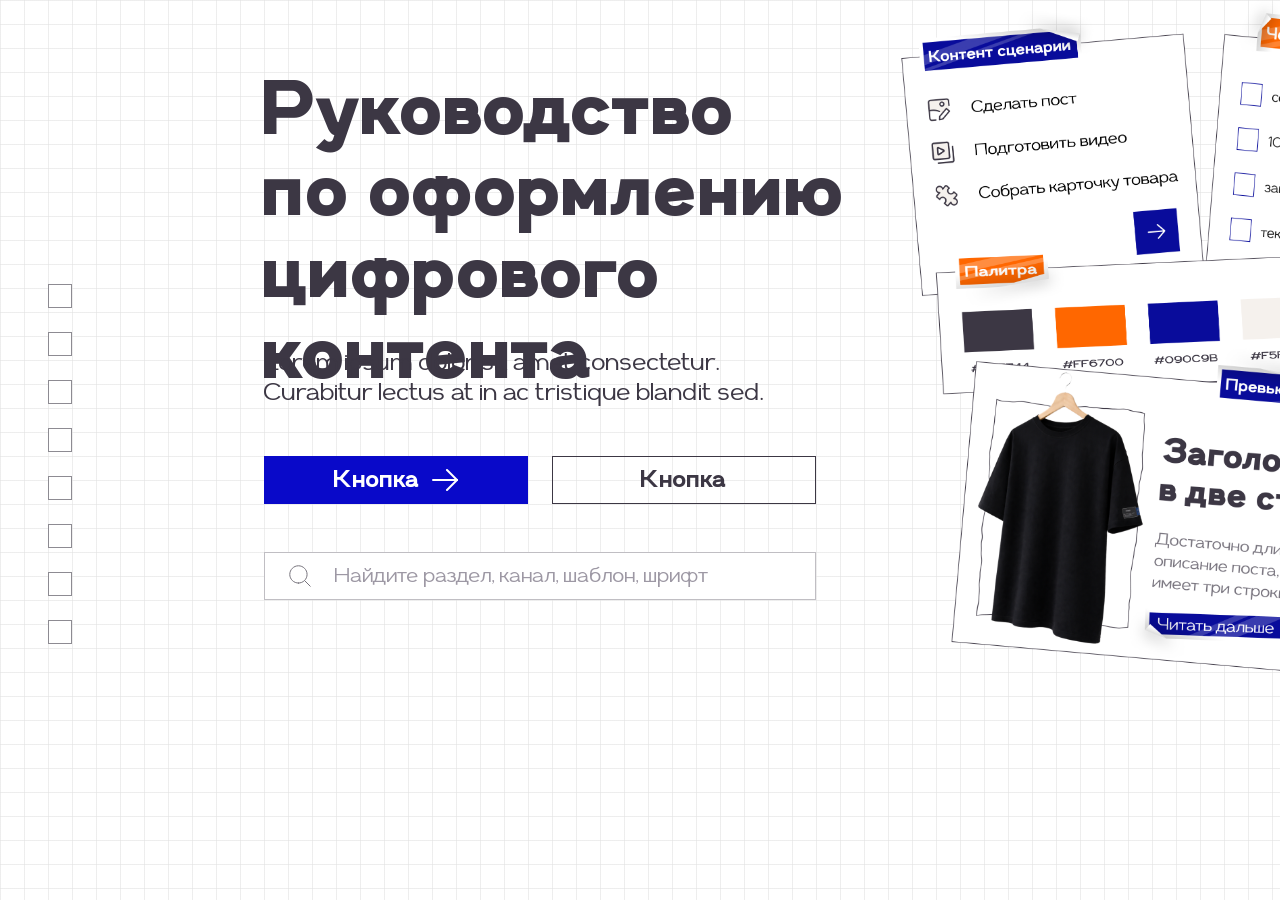
==== commit 284c12f5: "Страница «Типы контента» и навигация по разделам - Новая страница types.html с разделами: текстовый," ====
--- a/index.html
+++ b/index.html
@@ -1,1706 +1,83 @@
-<!DOCTYPE html>
-<html lang="ru"><head>
+<!doctype html>
+<html lang="ru">
+<head>
   <meta charset="utf-8">
   <meta name="viewport" content="width=device-width, initial-scale=1">
-  <title>Визуальный блок</title>
+  <title>Руководство по оформлению цифрового контента</title>
   <link rel="stylesheet" href="hero.css">
-  <link rel="stylesheet" href="visual.css">
-<meta content="extension" property="gosuslugi.plugin.extension.content"><style data-editor-responsive="true">
-/* Editor Responsive Styles — Auto-generated */
-@media (min-width: 1920px) {
-[data-editor-id="e3ku64u07"] {
-  --y: 8 !important;
-}
-[data-editor-id="ewftyrhr6"] {
-  --y: 8 !important;
-}
-[data-editor-id="edmt8uacq"] {
-  --x: 0 !important;
-  --y: 3 !important;
-}
-[data-editor-id="ej0beiwo5"] {
-  --x: 0 !important;
-  --y: 7 !important;
-}
-[data-editor-id="eg0mdsxq2"] {
-  --x: 0 !important;
-  --y: 9 !important;
-}
-[data-editor-id="e19daxwba"] {
-  --y: 3 !important;
-}
-[data-editor-id="eogjzxfyb"] {
-  --x: 0 !important;
-  --y: 11 !important;
-}
-[data-editor-id="eze3a9rhq"] {
-  --x: 0 !important;
-  --y: 27 !important;
-}
-[data-editor-id="e4ot57vxe"] {
-  --x: 0 !important;
-  --y: 30 !important;
-}
-[data-editor-id="eoo3zo6vj"] {
-  --x: 14 !important;
-  --y: 30 !important;
-}
-[data-editor-id="e37aw19dq"] {
-  --x: 22 !important;
-  --y: 30 !important;
-}
-[data-editor-id="ecmsgmb86"] {
-  --x: 0 !important;
-  --y: 31 !important;
-}
-[data-editor-id="esttmx8t4"] {
-  --x: 6 !important;
-  --y: 31 !important;
-}
-[data-editor-id="e1tllkzxi"] {
-  --x: 14 !important;
-  --y: 31 !important;
-}
-[data-editor-id="e6sz7ax50"] {
-  --x: 22 !important;
-  --y: 31 !important;
-}
-[data-editor-id="e4hubqvsa"] {
-  --x: 28 !important;
-  --y: 31 !important;
-}
-[data-editor-id="e1bwpt510"] {
-  --x: 34 !important;
-  --y: 31 !important;
-}
-[data-editor-id="e2jl88gju"] {
-  --x: 0 !important;
-  --y: 39 !important;
-}
-[data-editor-id="e150typo1"] {
-  --x: 0 !important;
-  --y: 40 !important;
-}
-[data-editor-id="ex41jacl3"] {
-  --x: 6 !important;
-  --y: 40 !important;
-}
-[data-editor-id="e9yualv0q"] {
-  --x: 14 !important;
-  --y: 40 !important;
-}
-[data-editor-id="ew8u94itd"] {
-  --x: 20 !important;
-  --y: 40 !important;
-}
-[data-editor-id="em8bs2697"] {
-  --x: 28 !important;
-  --y: 40 !important;
-}
-[data-editor-id="ep0xbws6a"] {
-  --x: 34 !important;
-  --y: 40 !important;
-}
-[data-editor-id="eftbmx0th"] {
-  --x: 40 !important;
-  --y: 40 !important;
-}
-[data-editor-id="e6kkdokrv"] {
-  --x: 0 !important;
-  --y: 48 !important;
-}
-[data-editor-id="eyjgyndha"] {
-  --x: 6 !important;
-  --y: 48 !important;
-}
-[data-editor-id="enoas98ol"] {
-  --x: 14 !important;
-  --y: 48 !important;
-}
-[data-editor-id="epmker3oi"] {
-  --x: 20 !important;
-  --y: 48 !important;
-}
-[data-editor-id="evchmpkn5"] {
-  --x: 28 !important;
-  --y: 48 !important;
-}
-[data-editor-id="ekp2c5dkf"] {
-  --x: 34 !important;
-  --y: 48 !important;
-}
-[data-editor-id="ec1fzhrc6"] {
-  --x: 40 !important;
-  --y: 48 !important;
-}
-[data-editor-id="etc2weoc0"] {
-  --x: 0 !important;
-  --y: 56 !important;
-}
-[data-editor-id="execy0c7t"] {
-  --x: 0 !important;
-  --y: 57 !important;
-}
-[data-editor-id="ezw4z6o6z"] {
-  --x: 6 !important;
-  --y: 57 !important;
-}
-[data-editor-id="ec22x97dt"] {
-  --x: 14 !important;
-  --y: 57 !important;
-}
-[data-editor-id="ecwbrijol"] {
-  --x: 20 !important;
-  --y: 57 !important;
-}
-[data-editor-id="et2yzcdqm"] {
-  --x: 28 !important;
-  --y: 57 !important;
-}
-[data-editor-id="e2nijhq1c"] {
-  --x: 34 !important;
-  --y: 57 !important;
-}
-[data-editor-id="ewpzvc08r"] {
-  --x: 40 !important;
-  --y: 57 !important;
-}
-[data-editor-id="ejy7x33v6"] {
-  --x: 0 !important;
-  --y: 65 !important;
-}
-[data-editor-id="ek9mfpe5k"] {
-  --x: 6 !important;
-  --y: 65 !important;
-}
-[data-editor-id="epixykvuq"] {
-  --x: 14 !important;
-  --y: 65 !important;
-}
-[data-editor-id="emusnlpzi"] {
-  --x: 20 !important;
-  --y: 65 !important;
-}
-[data-editor-id="ek79oajwh"] {
-  --x: 28 !important;
-  --y: 65 !important;
-}
-[data-editor-id="e2dqtb2i7"] {
-  --x: 34 !important;
-  --y: 65 !important;
-}
-[data-editor-id="et102gzvr"] {
-  --x: 40 !important;
-  --y: 65 !important;
-}
-[data-editor-id="epwelcru9"] {
-  --x: 0 !important;
-  --y: 73 !important;
-}
-[data-editor-id="ettlioqpl"] {
-  width: 1509.7142857142856px !important;
-  justify-content: space-between !important;
-  align-content: normal !important;
-  row-gap: 32px !important;
-  column-gap: 32px !important;
-  --x: 0 !important;
-  --y: 74 !important;
-}
-[data-editor-id="ebbx85eh2"] {
-  --x: 0 !important;
-  --y: 92 !important;
-}
-[data-editor-id="en543960h"] {
-  --x: 0 !important;
-  --y: 95 !important;
-}
-[data-editor-id="e0omawlap"] {
-  --x: 0 !important;
-  --y: 97 !important;
-}
-[data-editor-id="ew878lw5y"] {
-  --x: 0 !important;
-  --y: 118 !important;
-}
-[data-editor-id="ex3kc6mqz"] {
-  --x: 0 !important;
-  --y: 120 !important;
-}
-[data-editor-id="e696wqjvp"] {
-  --x: 0 !important;
-  --y: 145 !important;
-}
-[data-editor-id="e708ohugo"] {
-  --x: 0 !important;
-  --y: 147 !important;
-}
-[data-editor-id="etltz6bs2"] {
-  --x: 0 !important;
-  --y: 170 !important;
-}
-[data-editor-id="egi2g0zjx"] {
-  --x: 0 !important;
-  --y: 172 !important;
-}
-[data-editor-id="ewciik0c3"] {
-  --x: 0 !important;
-  --y: 192 !important;
-}
-[data-editor-id="en12jcbfi"] {
-  --x: 0 !important;
-  --y: 194 !important;
-}
-[data-editor-id="eztfljtgg"] {
-  --x: 0 !important;
-  --y: 222 !important;
-}
-[data-editor-id="er23arzgn"] {
-  --x: 0 !important;
-  --y: 226 !important;
-}
-[data-editor-id="eynal9bbv"] {
-  --x: 0 !important;
-  --y: 228 !important;
-}
-[data-editor-id="eawkksut3"] {
-  --x: 0 !important;
-  --y: 235 !important;
-}
-[data-editor-id="errlkfhsg"] {
-  --x: 0 !important;
-  --y: 237 !important;
-}
-[data-editor-id="ep9zr8kiv"] {
-  --x: 0 !important;
-  --y: 239 !important;
-}
-[data-editor-id="eqz2xhzsp"] {
-  --x: 0 !important;
-  --y: 265 !important;
-}
-[data-editor-id="enpe5eny0"] {
-  --x: 0 !important;
-  --y: 267 !important;
-}
-[data-editor-id="esuu2q9aa"] {
-  --x: 0 !important;
-  --y: 276 !important;
-}
-[data-editor-id="e7zx92xt8"] {
-  --x: 0 !important;
-  --y: 281 !important;
-}
-[data-editor-id="eq4cznzch"] {
-  --x: 0 !important;
-  --y: 283 !important;
-}
-[data-editor-id="eqj7lpn12"] {
-  line-height: 16px !important;
-  --x: 0 !important;
-  --y: 312 !important;
-}
-[data-editor-id="eq0xupwns"] {
-  --x: 0 !important;
-  --y: 316 !important;
-}
-[data-editor-id="eaenvsr3d"] {
-  --x: 0 !important;
-  --y: 319 !important;
-}
-[data-editor-id="ekxeka5uq"] {
-  line-height: 16px !important;
-  --x: 0 !important;
-  --y: 336 !important;
-}
-[data-editor-id="eywscfsnz"] {
-  --x: 0 !important;
-  --y: 342 !important;
-}
-[data-editor-id="eey2nhzoa"] {
-  --x: 0 !important;
-  --y: 344 !important;
-}
-}
-@media (min-width: 1440px) and (max-width: 1919px) {
-[data-editor-id="ew878lw5y"] {
-  --x: 0 !important;
-  --y: 118 !important;
-}
-[data-editor-id="ex3kc6mqz"] {
-  --x: 0 !important;
-  --y: 137 !important;
-}
-[data-editor-id="e696wqjvp"] {
-  --x: 1 !important;
-  --y: 186 !important;
-}
-[data-editor-id="e708ohugo"] {
-  --x: 1 !important;
-  --y: 188 !important;
-}
-[data-editor-id="etltz6bs2"] {
-  --x: 1 !important;
-  --y: 211 !important;
-}
-[data-editor-id="egi2g0zjx"] {
-  --x: 1 !important;
-  --y: 213 !important;
-}
-[data-editor-id="ewciik0c3"] {
-  --x: 1 !important;
-  --y: 233 !important;
-}
-[data-editor-id="en12jcbfi"] {
-  --x: 1 !important;
-  --y: 235 !important;
-}
-[data-editor-id="eztfljtgg"] {
-  --x: 0 !important;
-  --y: 292 !important;
-}
-[data-editor-id="er23arzgn"] {
-  --x: 0 !important;
-  --y: 296 !important;
-}
-[data-editor-id="eynal9bbv"] {
-  --x: 0 !important;
-  --y: 298 !important;
-}
-[data-editor-id="eawkksut3"] {
-  --x: 0 !important;
-  --y: 305 !important;
-}
-[data-editor-id="errlkfhsg"] {
-  --x: 0 !important;
-  --y: 307 !important;
-}
-[data-editor-id="ep9zr8kiv"] {
-  --x: 0 !important;
-  --y: 309 !important;
-}
-[data-editor-id="eqz2xhzsp"] {
-  --x: 0 !important;
-  --y: 335 !important;
-}
-[data-editor-id="enpe5eny0"] {
-  --x: 0 !important;
-  --y: 337 !important;
-}
-[data-editor-id="esuu2q9aa"] {
-  --x: 0 !important;
-  --y: 346 !important;
-}
-[data-editor-id="e7zx92xt8"] {
-  --x: 0 !important;
-  --y: 351 !important;
-}
-[data-editor-id="eq4cznzch"] {
-  --x: 0 !important;
-  --y: 353 !important;
-}
-[data-editor-id="eqj7lpn12"] {
-  line-height: 16px !important;
-  --x: 0 !important;
-  --y: 382 !important;
-}
-[data-editor-id="eq0xupwns"] {
-  --x: 0 !important;
-  --y: 386 !important;
-}
-[data-editor-id="eaenvsr3d"] {
-  --x: 0 !important;
-  --y: 389 !important;
-}
-[data-editor-id="ekxeka5uq"] {
-  line-height: 16px !important;
-  --x: 0 !important;
-  --y: 406 !important;
-}
-[data-editor-id="eywscfsnz"] {
-  --x: 0 !important;
-  --y: 412 !important;
-}
-[data-editor-id="eey2nhzoa"] {
-  --x: 0 !important;
-  --y: 414 !important;
-}
-}
-@media (min-width: 1194px) and (max-width: 1439px) {
-[data-editor-id="ew878lw5y"] {
-  --x: 0 !important;
-  --y: 125 !important;
-}
-[data-editor-id="ex3kc6mqz"] {
-  --x: 0 !important;
-  --y: 127 !important;
-}
-[data-editor-id="e696wqjvp"] {
-  --x: 0 !important;
-  --y: 179 !important;
-}
-[data-editor-id="e708ohugo"] {
-  --x: 0 !important;
-  --y: 181 !important;
-}
-[data-editor-id="etltz6bs2"] {
-  --x: 0 !important;
-  --y: 207 !important;
-}
-[data-editor-id="egi2g0zjx"] {
-  --x: 0 !important;
-  --y: 209 !important;
-}
-[data-editor-id="ewciik0c3"] {
-  --x: 0 !important;
-  --y: 231 !important;
-}
-[data-editor-id="en12jcbfi"] {
-  --x: 0 !important;
-  --y: 233 !important;
-}
-[data-editor-id="eztfljtgg"] {
-  --x: 0 !important;
-  --y: 261 !important;
-}
-[data-editor-id="er23arzgn"] {
-  --x: 0 !important;
-  --y: 265 !important;
-}
-[data-editor-id="eynal9bbv"] {
-  --x: 0 !important;
-  --y: 267 !important;
-}
-[data-editor-id="eawkksut3"] {
-  --x: 0 !important;
-  --y: 274 !important;
-}
-[data-editor-id="errlkfhsg"] {
-  --x: 0 !important;
-  --y: 276 !important;
-}
-[data-editor-id="ep9zr8kiv"] {
-  --x: 0 !important;
-  --y: 278 !important;
-}
-[data-editor-id="eqz2xhzsp"] {
-  --x: 0 !important;
-  --y: 304 !important;
-}
-[data-editor-id="enpe5eny0"] {
-  --x: 0 !important;
-  --y: 306 !important;
-}
-[data-editor-id="esuu2q9aa"] {
-  --x: 0 !important;
-  --y: 315 !important;
-}
-[data-editor-id="e7zx92xt8"] {
-  --x: 0 !important;
-  --y: 320 !important;
-}
-[data-editor-id="eq4cznzch"] {
-  --x: 0 !important;
-  --y: 322 !important;
-}
-[data-editor-id="eqj7lpn12"] {
-  line-height: 140% !important;
-  --x: 0 !important;
-  --y: 351 !important;
-}
-[data-editor-id="eq0xupwns"] {
-  --x: 0 !important;
-  --y: 355 !important;
-}
-[data-editor-id="eaenvsr3d"] {
-  --x: 0 !important;
-  --y: 358 !important;
-}
-[data-editor-id="ekxeka5uq"] {
-  line-height: 140% !important;
-  --x: 0 !important;
-  --y: 375 !important;
-}
-[data-editor-id="eywscfsnz"] {
-  --x: 0 !important;
-  --y: 381 !important;
-}
-[data-editor-id="eey2nhzoa"] {
-  --x: 0 !important;
-  --y: 383 !important;
-}
-}
-@media (min-width: 834px) and (max-width: 1193px) {
-[data-editor-id="ew878lw5y"] {
-  --x: 0 !important;
-  --y: 118 !important;
-}
-[data-editor-id="ex3kc6mqz"] {
-  --x: 0 !important;
-  --y: 120 !important;
-}
-[data-editor-id="e696wqjvp"] {
-  --x: 0 !important;
-  --y: 145 !important;
-}
-[data-editor-id="e708ohugo"] {
-  --x: 0 !important;
-  --y: 147 !important;
-}
-[data-editor-id="etltz6bs2"] {
-  --x: 0 !important;
-  --y: 170 !important;
-}
-[data-editor-id="egi2g0zjx"] {
-  --x: 0 !important;
-  --y: 172 !important;
-}
-[data-editor-id="ewciik0c3"] {
-  --x: 0 !important;
-  --y: 192 !important;
-}
-[data-editor-id="en12jcbfi"] {
-  --x: 0 !important;
-  --y: 194 !important;
-}
-[data-editor-id="eztfljtgg"] {
-  --x: 0 !important;
-  --y: 222 !important;
-}
-[data-editor-id="er23arzgn"] {
-  --x: 0 !important;
-  --y: 226 !important;
-}
-[data-editor-id="eynal9bbv"] {
-  --x: 0 !important;
-  --y: 228 !important;
-}
-[data-editor-id="eawkksut3"] {
-  --x: 0 !important;
-  --y: 235 !important;
-}
-[data-editor-id="errlkfhsg"] {
-  --x: 0 !important;
-  --y: 237 !important;
-}
-[data-editor-id="ep9zr8kiv"] {
-  --x: 0 !important;
-  --y: 239 !important;
-}
-[data-editor-id="eqz2xhzsp"] {
-  --x: 0 !important;
-  --y: 265 !important;
-}
-[data-editor-id="enpe5eny0"] {
-  --x: 0 !important;
-  --y: 267 !important;
-}
-[data-editor-id="esuu2q9aa"] {
-  --x: 0 !important;
-  --y: 276 !important;
-}
-[data-editor-id="e7zx92xt8"] {
-  --x: 0 !important;
-  --y: 281 !important;
-}
-[data-editor-id="eq4cznzch"] {
-  --x: 0 !important;
-  --y: 283 !important;
-}
-[data-editor-id="eqj7lpn12"] {
-  line-height: 12px !important;
-  --x: 0 !important;
-  --y: 312 !important;
-}
-[data-editor-id="eq0xupwns"] {
-  --x: 0 !important;
-  --y: 316 !important;
-}
-[data-editor-id="eaenvsr3d"] {
-  --x: 0 !important;
-  --y: 319 !important;
-}
-[data-editor-id="ekxeka5uq"] {
-  line-height: 12px !important;
-  --x: 0 !important;
-  --y: 336 !important;
-}
-[data-editor-id="eywscfsnz"] {
-  --x: 0 !important;
-  --y: 342 !important;
-}
-[data-editor-id="eey2nhzoa"] {
-  --x: 0 !important;
-  --y: 344 !important;
-}
-}
-@media (max-width: 833px) {
-[data-editor-id="ew878lw5y"] {
-  --x: 0 !important;
-  --y: 118 !important;
-}
-[data-editor-id="ex3kc6mqz"] {
-  --x: 0 !important;
-  --y: 120 !important;
-}
-[data-editor-id="e696wqjvp"] {
-  --x: 0 !important;
-  --y: 145 !important;
-}
-[data-editor-id="e708ohugo"] {
-  --x: 0 !important;
-  --y: 147 !important;
-}
-[data-editor-id="etltz6bs2"] {
-  --x: 0 !important;
-  --y: 170 !important;
-}
-[data-editor-id="egi2g0zjx"] {
-  --x: 0 !important;
-  --y: 172 !important;
-}
-[data-editor-id="ewciik0c3"] {
-  --x: 0 !important;
-  --y: 192 !important;
-}
-[data-editor-id="en12jcbfi"] {
-  --x: 0 !important;
-  --y: 194 !important;
-}
-[data-editor-id="eztfljtgg"] {
-  --x: 0 !important;
-  --y: 222 !important;
-}
-[data-editor-id="er23arzgn"] {
-  --x: 0 !important;
-  --y: 226 !important;
-}
-[data-editor-id="eynal9bbv"] {
-  --x: 0 !important;
-  --y: 228 !important;
-}
-[data-editor-id="eawkksut3"] {
-  --x: 0 !important;
-  --y: 235 !important;
-}
-[data-editor-id="errlkfhsg"] {
-  --x: 0 !important;
-  --y: 237 !important;
-}
-[data-editor-id="ep9zr8kiv"] {
-  --x: 0 !important;
-  --y: 239 !important;
-}
-[data-editor-id="eqz2xhzsp"] {
-  --x: 0 !important;
-  --y: 265 !important;
-}
-[data-editor-id="enpe5eny0"] {
-  --x: 0 !important;
-  --y: 267 !important;
-}
-[data-editor-id="esuu2q9aa"] {
-  --x: 0 !important;
-  --y: 276 !important;
-}
-[data-editor-id="e7zx92xt8"] {
-  --x: 0 !important;
-  --y: 281 !important;
-}
-[data-editor-id="eq4cznzch"] {
-  --x: 0 !important;
-  --y: 283 !important;
-}
-[data-editor-id="eqj7lpn12"] {
-  line-height: 8px !important;
-  --x: 0 !important;
-  --y: 312 !important;
-}
-[data-editor-id="eq0xupwns"] {
-  --x: 0 !important;
-  --y: 316 !important;
-}
-[data-editor-id="eaenvsr3d"] {
-  --x: 0 !important;
-  --y: 319 !important;
-}
-[data-editor-id="ekxeka5uq"] {
-  line-height: 8px !important;
-  --x: 0 !important;
-  --y: 336 !important;
-}
-[data-editor-id="eywscfsnz"] {
-  --x: 0 !important;
-  --y: 342 !important;
-}
-[data-editor-id="eey2nhzoa"] {
-  --x: 0 !important;
-  --y: 344 !important;
-}
-}
-</style></head>
-
-<body style="padding-top: 0px !important; overflow-x: hidden !important;" class=""><div id="grid-32-underlay" style="display: block !important; height: 9360px;"></div>
-  <button class="visual-section__burger" id="visual-burger" type="button" aria-label="Открыть меню" aria-expanded="false" aria-controls="visual-nav">
-    <span></span><span></span><span></span>
-  </button>
+</head>
+<body>
   <div id="allrecords" class="site-page">
-    <main class="visual-section" aria-label="Визуальный блок">
-      <nav class="visual-section__nav" id="visual-nav" aria-label="Навигация визуального блока">
-        <ul class="hero__ticks visual-section__dots snap" style="--y: 8; --editor---y-desktop: 8;" data-editor-id="e3ku64u07">
-          <li>
-            <a class="hero__nav-dot" href="index.html">
-              <span class="hero__tooltip">Главная</span>
-            </a>
-          </li>
-          <li>
-            <a class="hero__nav-dot" href="#strategy">
-              <span class="hero__tooltip">Стратегия</span>
-            </a>
-          </li>
-          <li>
-            <a class="hero__nav-dot is-active" href="visual.html" aria-current="page">
-              <span class="hero__tooltip">Визуальный блок</span>
-            </a>
-          </li>
-          <li>
-            <a class="hero__nav-dot" href="#channels">
-              <span class="hero__tooltip">Каналы</span>
-            </a>
-          </li>
-          <li>
-            <a class="hero__nav-dot" href="#processes">
-              <span class="hero__tooltip">Процессы</span>
-            </a>
-          </li>
-          <li>
-            <a class="hero__nav-dot" href="#materials">
-              <span class="hero__tooltip">Материалы</span>
-            </a>
-          </li>
-        </ul>
-
-        <ul class="visual-section__subnav snap" style="--y: 8; --editor---y-desktop: 8;" data-editor-id="ewftyrhr6">
-          <li class="is-current" data-target="section-logo">Логотип</li>
-          <li data-target="section-colors">Цвета</li>
-          <li data-target="section-typography" class="">Типографика</li>
-          <li data-target="section-graphics">Графические <br> элементы</li>
-          <li data-target="section-photo">Фотоконтент</li>
-          <li data-target="section-3d">3Д-контент</li>
+    <main class="hero" id="content-system" aria-label="Первый экран">
+      <nav class="hero__nav" aria-label="Навигация">
+        <ul class="hero__ticks snap">
+          <li>
+            <a class="hero__nav-dot" href="#content-system">
+              <span class="hero__tooltip">Система контента</span>
+            </a>
+          </li>
+          <li>
+            <a class="hero__nav-dot" href="types.html">
+              <span class="hero__tooltip">Типы <br> контента</span>
+            </a>
+          </li>
+          <li>
+            <a class="hero__nav-dot" href="#text-content">
+              <span class="hero__tooltip">Текстовый <br> контент</span>
+            </a>
+          </li>
+          <li>
+            <a class="hero__nav-dot" href="visual.html">
+              <span class="hero__tooltip">Графический контент</span>
+            </a>
+          </li>
+          <li>
+            <a class="hero__nav-dot" href="#video-content">
+              <span class="hero__tooltip">Видео-контент</span>
+            </a>
+          </li>
+          <li>
+            <a class="hero__nav-dot" href="#music-content">
+              <span class="hero__tooltip">Музыкальный контент</span>
+            </a>
+          </li>
+          <li>
+            <a class="hero__nav-dot" href="#universal-rules">
+              <span class="hero__tooltip">Универсальные правила</span>
+            </a>
+          </li>
+          <li>
+            <a class="hero__nav-dot" href="#templates-checklists">
+              <span class="hero__tooltip">Шаблоны и чек-листы</span>
+            </a>
+          </li>
         </ul>
       </nav>
 
-      <section class="visual-section__work" aria-label="Рабочая зона" style="">
-        <h1 class="visual-section__title snap reveal is-visible" style="--x: 0; --y: 3; transform: matrix(1, 0, 0, 1, 0, 0); --editor---x-desktop: 0; --editor---y-desktop: 3;" data-editor-id="edmt8uacq">Визуальный блок</h1>
-
-        <h2 id="section-logo" class="visual-section__subtitle snap reveal is-visible" style="--x: 0; --y: 7; --editor---x-desktop: 0; --editor---y-desktop: 7; transform: matrix(1, 0, 0, 1, 0, 0);" data-editor-id="ej0beiwo5">Логотип</h2>
-
-        <p class="visual-section__lead snap reveal is-visible" style="--x: 0; --y: 9; --editor---x-desktop: 0; --editor---y-desktop: 9;" data-editor-id="eg0mdsxq2">В процессе создания были перестроены все буквы для формирования более узнаваемого и цельного визуального образа.</p>
-
-        <label class="hero__search visual-section__search snap reveal is-visible" style="--y: 3; --editor---y-desktop: 3;" data-editor-id="e19daxwba">
+      <section class="hero__work" aria-label="Рабочая зона">
+        <h1 class="hero__title snap" style="--x: 0; --y: 3;">Руководство<br>по оформлению<br>цифрового<br>контента</h1>
+
+        <p class="hero__lead snap snap-bottom" style="--x: 0; --y: 16;">Lorem ipsum dolor sit amet consectetur.<br>Curabitur lectus at in ac tristique blandit sed.</p>
+
+        <div class="hero__button-row snap" style="--x: 0; --y: 19;">
+          <button class="hero__button hero__button--primary" type="button">Кнопка <span class="hero__button-arrow" aria-hidden="true"></span></button>
+          <button class="hero__button" type="button">Кнопка</button>
+        </div>
+
+        <label class="hero__search snap" style="--x: 0; --y: 23;">
           <img class="hero__search-icon" src="heropage/img/sertch.svg" alt="" aria-hidden="true">
           <input type="search" placeholder="Найдите раздел, канал, шаблон, шрифт">
         </label>
-
-        <div class="visual-section__text-demo snap reveal is-visible" style="--x: 0; --y: 11; --editor---x-desktop: 0; --editor---y-desktop: 11;" data-editor-id="eogjzxfyb">
-          <div class="visual-section__text-stage">
-            <img class="visual-section__grid-image" src="visual/img/setka.svg" alt="" aria-hidden="true">
-            <img class="visual-section__text-image" src="visual/img/text.svg" alt="УниВенд. Твой мерч - автоматом">
-          </div>
-          <button class="visual-section__eye-button" type="button" aria-label="Показать сетку" aria-pressed="false">
-            <img src="visual/img/eyes.svg" alt="" aria-hidden="true">
-          </button>
-        </div>
-
-        <h2 id="section-colors" class="visual-section__block-title snap reveal is-visible" style="--x: 0; --y: 27; --editor---x-desktop: 0; --editor---y-desktop: 27; transform: matrix(1, 0, 0, 1, 0, 0);" data-editor-id="eze3a9rhq">Цвета</h2>
-
-        <span class="palette-label snap reveal is-visible" style="--x: 0; --y: 30; --editor---x-desktop: 0; --editor---y-desktop: 30; transform: matrix(1, 0, 0, 1, 0, 0);" data-editor-id="e4ot57vxe">Основные</span>
-        <span class="palette-label snap reveal is-visible" style="--x: 14; --y: 30; --editor---x-desktop: 14; --editor---y-desktop: 30; transform: matrix(1, 0, 0, 1, 0, 0);" data-editor-id="eoo3zo6vj">Дополнительные</span>
-        <span class="palette-label snap reveal is-visible" style="--x: 22; --y: 30; --editor---x-desktop: 22; --editor---y-desktop: 30; transform: matrix(1, 0, 0, 1, 0, 0);" data-editor-id="e37aw19dq">Нейтральные цвета</span>
-
-        <figure class="swatch snap reveal is-visible" style="--x: 0; --y: 31; --swatch-index: 0; --editor---x-desktop: 0; --editor---y-desktop: 31;" tabindex="0" data-editor-id="ecmsgmb86">
-          <div class="swatch__card">
-            <div class="swatch__face swatch__face--front" style="background:#090C9B">
-              <span class="swatch__tag">HEX</span>
-              <span class="swatch__code">#090C9B</span>
-            </div>
-            <div class="swatch__face swatch__face--back" style="background: rgb(9, 12, 155);">
-              <span class="swatch__tag">RGB</span>
-              <span class="swatch__code">RGB: 9, 12, 155</span>
-            </div>
-          </div>
-        <span class="swatch__copy-hint">Скопировать цвет</span><span class="swatch__copy-hint">Скопировать цвет</span><span class="swatch__copy-hint">Скопировать цвет</span><span class="swatch__copy-hint">Скопировать цвет</span><span class="swatch__copy-hint">Скопировать цвет</span><span class="swatch__copy-hint">Скопировать цвет</span></figure>
-        <figure class="swatch snap reveal is-visible" style="--x: 6; --y: 31; --swatch-index: 1; --editor---x-desktop: 6; --editor---y-desktop: 31;" tabindex="0" data-editor-id="esttmx8t4">
-          <div class="swatch__card">
-            <div class="swatch__face swatch__face--front" style="background:#FF6700">
-              <span class="swatch__tag">HEX</span>
-              <span class="swatch__code">#FF6700</span>
-            </div>
-            <div class="swatch__face swatch__face--back" style="background: rgb(255, 103, 0);">
-              <span class="swatch__tag">RGB</span>
-              <span class="swatch__code">RGB: 255, 103, 0</span>
-            </div>
-          </div>
-        <span class="swatch__copy-hint">Скопировать цвет</span><span class="swatch__copy-hint">Скопировать цвет</span><span class="swatch__copy-hint">Скопировать цвет</span><span class="swatch__copy-hint">Скопировать цвет</span><span class="swatch__copy-hint">Скопировать цвет</span><span class="swatch__copy-hint">Скопировать цвет</span></figure>
-
-        <figure class="swatch snap reveal is-visible" style="--x: 14; --y: 31; --swatch-index: 2; --editor---x-desktop: 14; --editor---y-desktop: 31;" tabindex="0" data-editor-id="e1tllkzxi">
-          <div class="swatch__card">
-            <div class="swatch__face swatch__face--front" style="background:#3C3744">
-              <span class="swatch__tag">HEX</span>
-              <span class="swatch__code">#3C3744</span>
-            </div>
-            <div class="swatch__face swatch__face--back" style="background: rgb(60, 55, 68);">
-              <span class="swatch__tag">RGB</span>
-              <span class="swatch__code">RGB: 60, 55, 68</span>
-            </div>
-          </div>
-        <span class="swatch__copy-hint">Скопировать цвет</span><span class="swatch__copy-hint">Скопировать цвет</span><span class="swatch__copy-hint">Скопировать цвет</span><span class="swatch__copy-hint">Скопировать цвет</span><span class="swatch__copy-hint">Скопировать цвет</span><span class="swatch__copy-hint">Скопировать цвет</span></figure>
-
-        <figure class="swatch snap reveal is-visible" style="--x: 22; --y: 31; --swatch-index: 3; --editor---x-desktop: 22; --editor---y-desktop: 31;" tabindex="0" data-editor-id="e6sz7ax50">
-          <div class="swatch__card">
-            <div class="swatch__face swatch__face--front swatch__face--light" style="background:#F5F1ED">
-              <span class="swatch__tag">HEX</span>
-              <span class="swatch__code">#F5F1ED</span>
-            </div>
-            <div class="swatch__face swatch__face--back swatch__face--light" style="background: rgb(245, 241, 237);">
-              <span class="swatch__tag">RGB</span>
-              <span class="swatch__code">RGB: 245, 241, 237</span>
-            </div>
-          </div>
-        <span class="swatch__copy-hint">Скопировать цвет</span><span class="swatch__copy-hint">Скопировать цвет</span><span class="swatch__copy-hint">Скопировать цвет</span><span class="swatch__copy-hint">Скопировать цвет</span><span class="swatch__copy-hint">Скопировать цвет</span><span class="swatch__copy-hint">Скопировать цвет</span></figure>
-        <figure class="swatch snap reveal is-visible" style="--x: 28; --y: 31; --swatch-index: 4; --editor---x-desktop: 28; --editor---y-desktop: 31;" tabindex="0" data-editor-id="e4hubqvsa">
-          <div class="swatch__card">
-            <div class="swatch__face swatch__face--front swatch__face--light swatch__face--bordered" style="background:#FFFFFF">
-              <span class="swatch__tag">HEX</span>
-              <span class="swatch__code">#FFFFFF</span>
-            </div>
-            <div class="swatch__face swatch__face--back swatch__face--light swatch__face--bordered" style="background: rgb(255, 255, 255);">
-              <span class="swatch__tag">RGB</span>
-              <span class="swatch__code">RGB: 255, 255, 255</span>
-            </div>
-          </div>
-        <span class="swatch__copy-hint">Скопировать цвет</span><span class="swatch__copy-hint">Скопировать цвет</span><span class="swatch__copy-hint">Скопировать цвет</span><span class="swatch__copy-hint">Скопировать цвет</span><span class="swatch__copy-hint">Скопировать цвет</span><span class="swatch__copy-hint">Скопировать цвет</span></figure>
-        <figure class="swatch snap reveal is-visible" style="--x: 34; --y: 31; --swatch-index: 5; --editor---x-desktop: 34; --editor---y-desktop: 31;" tabindex="0" data-editor-id="e1bwpt510">
-          <div class="swatch__card">
-            <div class="swatch__face swatch__face--front" style="background:#111111">
-              <span class="swatch__tag">HEX</span>
-              <span class="swatch__code">#111111</span>
-            </div>
-            <div class="swatch__face swatch__face--back" style="background: rgb(17, 17, 17);">
-              <span class="swatch__tag">RGB</span>
-              <span class="swatch__code">RGB: 17, 17, 17</span>
-            </div>
-          </div>
-        <span class="swatch__copy-hint">Скопировать цвет</span><span class="swatch__copy-hint">Скопировать цвет</span><span class="swatch__copy-hint">Скопировать цвет</span><span class="swatch__copy-hint">Скопировать цвет</span><span class="swatch__copy-hint">Скопировать цвет</span><span class="swatch__copy-hint">Скопировать цвет</span></figure>
-
-        <span class="palette-label snap reveal is-visible" style="--x: 0; --y: 39; --editor---x-desktop: 0; --editor---y-desktop: 39; transform: matrix(1, 0, 0, 1, 0, 0);" data-editor-id="e2jl88gju">Физические носители</span>
-
-        <figure class="swatch snap reveal is-visible" style="--x: 0; --y: 40; --swatch-index: 6; --editor---x-desktop: 0; --editor---y-desktop: 40;" tabindex="0" data-editor-id="e150typo1">
-          <div class="swatch__card">
-            <div class="swatch__face swatch__face--front" style="background:#090C9B">
-              <span class="swatch__tag">HEX</span>
-              <span class="swatch__code">#090C9B</span>
-            </div>
-            <div class="swatch__face swatch__face--back" style="background: rgb(9, 12, 155);">
-              <span class="swatch__tag">RGB</span>
-              <span class="swatch__code">RGB: 9, 12, 155</span>
-            </div>
-          </div>
-        <span class="swatch__copy-hint">Скопировать цвет</span><span class="swatch__copy-hint">Скопировать цвет</span><span class="swatch__copy-hint">Скопировать цвет</span><span class="swatch__copy-hint">Скопировать цвет</span><span class="swatch__copy-hint">Скопировать цвет</span><span class="swatch__copy-hint">Скопировать цвет</span></figure>
-        <figure class="swatch snap reveal is-visible" style="--x: 6; --y: 40; --swatch-index: 7; --editor---x-desktop: 6; --editor---y-desktop: 40;" tabindex="0" data-editor-id="ex41jacl3">
-          <div class="swatch__card">
-            <div class="swatch__face swatch__face--front swatch__face--light swatch__face--bordered" style="background:#FFFFFF">
-              <span class="swatch__tag">HEX</span>
-              <span class="swatch__code">#FFFFFF</span>
-            </div>
-            <div class="swatch__face swatch__face--back swatch__face--light swatch__face--bordered" style="background: rgb(255, 255, 255);">
-              <span class="swatch__tag">RGB</span>
-              <span class="swatch__code">RGB: 255, 255, 255</span>
-            </div>
-          </div>
-        <span class="swatch__copy-hint">Скопировать цвет</span><span class="swatch__copy-hint">Скопировать цвет</span><span class="swatch__copy-hint">Скопировать цвет</span><span class="swatch__copy-hint">Скопировать цвет</span><span class="swatch__copy-hint">Скопировать цвет</span><span class="swatch__copy-hint">Скопировать цвет</span></figure>
-
-        <figure class="swatch snap reveal is-visible" style="--x: 14; --y: 40; --swatch-index: 8; --editor---x-desktop: 14; --editor---y-desktop: 40;" tabindex="0" data-editor-id="e9yualv0q">
-          <div class="swatch__card">
-            <div class="swatch__face swatch__face--front" style="background:#FF6700">
-              <span class="swatch__tag">HEX</span>
-              <span class="swatch__code">#FF6700</span>
-            </div>
-            <div class="swatch__face swatch__face--back" style="background: rgb(255, 103, 0);">
-              <span class="swatch__tag">RGB</span>
-              <span class="swatch__code">RGB: 255, 103, 0</span>
-            </div>
-          </div>
-        <span class="swatch__copy-hint">Скопировать цвет</span><span class="swatch__copy-hint">Скопировать цвет</span><span class="swatch__copy-hint">Скопировать цвет</span><span class="swatch__copy-hint">Скопировать цвет</span><span class="swatch__copy-hint">Скопировать цвет</span><span class="swatch__copy-hint">Скопировать цвет</span></figure>
-        <figure class="swatch snap reveal is-visible" style="--x: 20; --y: 40; --swatch-index: 9; --editor---x-desktop: 20; --editor---y-desktop: 40;" tabindex="0" data-editor-id="ew8u94itd">
-          <div class="swatch__card">
-            <div class="swatch__face swatch__face--front swatch__face--light swatch__face--bordered" style="background:#FFFFFF">
-              <span class="swatch__tag">HEX</span>
-              <span class="swatch__code">#FFFFFF</span>
-            </div>
-            <div class="swatch__face swatch__face--back swatch__face--light swatch__face--bordered" style="background: rgb(255, 255, 255);">
-              <span class="swatch__tag">RGB</span>
-              <span class="swatch__code">RGB: 255, 255, 255</span>
-            </div>
-          </div>
-        <span class="swatch__copy-hint">Скопировать цвет</span><span class="swatch__copy-hint">Скопировать цвет</span><span class="swatch__copy-hint">Скопировать цвет</span><span class="swatch__copy-hint">Скопировать цвет</span><span class="swatch__copy-hint">Скопировать цвет</span><span class="swatch__copy-hint">Скопировать цвет</span></figure>
-
-        <figure class="swatch snap reveal is-visible" style="--x: 28; --y: 40; --swatch-index: 10; --editor---x-desktop: 28; --editor---y-desktop: 40;" tabindex="0" data-editor-id="em8bs2697">
-          <div class="swatch__card">
-            <div class="swatch__face swatch__face--front" style="background:#FF6700">
-              <span class="swatch__tag">HEX</span>
-              <span class="swatch__code">#FF6700</span>
-            </div>
-            <div class="swatch__face swatch__face--back" style="background: rgb(255, 103, 0);">
-              <span class="swatch__tag">RGB</span>
-              <span class="swatch__code">RGB: 255, 103, 0</span>
-            </div>
-          </div>
-        <span class="swatch__copy-hint">Скопировать цвет</span><span class="swatch__copy-hint">Скопировать цвет</span><span class="swatch__copy-hint">Скопировать цвет</span><span class="swatch__copy-hint">Скопировать цвет</span><span class="swatch__copy-hint">Скопировать цвет</span><span class="swatch__copy-hint">Скопировать цвет</span></figure>
-        <figure class="swatch snap reveal is-visible" style="--x: 34; --y: 40; --swatch-index: 11; --editor---x-desktop: 34; --editor---y-desktop: 40;" tabindex="0" data-editor-id="ep0xbws6a">
-          <div class="swatch__card">
-            <div class="swatch__face swatch__face--front swatch__face--light swatch__face--bordered" style="background:#FFFFFF">
-              <span class="swatch__tag">HEX</span>
-              <span class="swatch__code">#FFFFFF</span>
-            </div>
-            <div class="swatch__face swatch__face--back swatch__face--light swatch__face--bordered" style="background: rgb(255, 255, 255);">
-              <span class="swatch__tag">RGB</span>
-              <span class="swatch__code">RGB: 255, 255, 255</span>
-            </div>
-          </div>
-        <span class="swatch__copy-hint">Скопировать цвет</span><span class="swatch__copy-hint">Скопировать цвет</span><span class="swatch__copy-hint">Скопировать цвет</span><span class="swatch__copy-hint">Скопировать цвет</span><span class="swatch__copy-hint">Скопировать цвет</span><span class="swatch__copy-hint">Скопировать цвет</span></figure>
-        <figure class="swatch snap reveal is-visible" style="--x: 40; --y: 40; --swatch-index: 12; --editor---x-desktop: 40; --editor---y-desktop: 40;" tabindex="0" data-editor-id="eftbmx0th">
-          <div class="swatch__card">
-            <div class="swatch__face swatch__face--front" style="background:#3C3744">
-              <span class="swatch__tag">HEX</span>
-              <span class="swatch__code">#3C3744</span>
-            </div>
-            <div class="swatch__face swatch__face--back" style="background: rgb(60, 55, 68);">
-              <span class="swatch__tag">RGB</span>
-              <span class="swatch__code">RGB: 60, 55, 68</span>
-            </div>
-          </div>
-        <span class="swatch__copy-hint">Скопировать цвет</span><span class="swatch__copy-hint">Скопировать цвет</span><span class="swatch__copy-hint">Скопировать цвет</span><span class="swatch__copy-hint">Скопировать цвет</span><span class="swatch__copy-hint">Скопировать цвет</span><span class="swatch__copy-hint">Скопировать цвет</span></figure>
-
-        <figure class="swatch snap reveal is-visible" style="--x: 0; --y: 48; --swatch-index: 13; --editor---x-desktop: 0; --editor---y-desktop: 48;" tabindex="0" data-editor-id="e6kkdokrv">
-          <div class="swatch__card">
-            <div class="swatch__face swatch__face--front" style="background:#090C9B">
-              <span class="swatch__tag">HEX</span>
-              <span class="swatch__code">#090C9B</span>
-            </div>
-            <div class="swatch__face swatch__face--back" style="background: rgb(9, 12, 155);">
-              <span class="swatch__tag">RGB</span>
-              <span class="swatch__code">RGB: 9, 12, 155</span>
-            </div>
-          </div>
-        <span class="swatch__copy-hint">Скопировать цвет</span><span class="swatch__copy-hint">Скопировать цвет</span><span class="swatch__copy-hint">Скопировать цвет</span><span class="swatch__copy-hint">Скопировать цвет</span><span class="swatch__copy-hint">Скопировать цвет</span><span class="swatch__copy-hint">Скопировать цвет</span></figure>
-        <figure class="swatch snap reveal is-visible" style="--x: 6; --y: 48; --swatch-index: 14; --editor---x-desktop: 6; --editor---y-desktop: 48;" tabindex="0" data-editor-id="eyjgyndha">
-          <div class="swatch__card">
-            <div class="swatch__face swatch__face--front" style="background:#111111">
-              <span class="swatch__tag">HEX</span>
-              <span class="swatch__code">#111111</span>
-            </div>
-            <div class="swatch__face swatch__face--back" style="background: rgb(17, 17, 17);">
-              <span class="swatch__tag">RGB</span>
-              <span class="swatch__code">RGB: 17, 17, 17</span>
-            </div>
-          </div>
-        <span class="swatch__copy-hint">Скопировать цвет</span><span class="swatch__copy-hint">Скопировать цвет</span><span class="swatch__copy-hint">Скопировать цвет</span><span class="swatch__copy-hint">Скопировать цвет</span><span class="swatch__copy-hint">Скопировать цвет</span><span class="swatch__copy-hint">Скопировать цвет</span></figure>
-
-        <figure class="swatch snap reveal is-visible" style="--x: 14; --y: 48; --swatch-index: 15; --editor---x-desktop: 14; --editor---y-desktop: 48;" tabindex="0" data-editor-id="enoas98ol">
-          <div class="swatch__card">
-            <div class="swatch__face swatch__face--front" style="background:#FF6700">
-              <span class="swatch__tag">HEX</span>
-              <span class="swatch__code">#FF6700</span>
-            </div>
-            <div class="swatch__face swatch__face--back" style="background: rgb(255, 103, 0);">
-              <span class="swatch__tag">RGB</span>
-              <span class="swatch__code">RGB: 255, 103, 0</span>
-            </div>
-          </div>
-        <span class="swatch__copy-hint">Скопировать цвет</span><span class="swatch__copy-hint">Скопировать цвет</span><span class="swatch__copy-hint">Скопировать цвет</span><span class="swatch__copy-hint">Скопировать цвет</span><span class="swatch__copy-hint">Скопировать цвет</span><span class="swatch__copy-hint">Скопировать цвет</span></figure>
-        <figure class="swatch snap reveal is-visible" style="--x: 20; --y: 48; --swatch-index: 16; --editor---x-desktop: 20; --editor---y-desktop: 48;" tabindex="0" data-editor-id="epmker3oi">
-          <div class="swatch__card">
-            <div class="swatch__face swatch__face--front" style="background:#111111">
-              <span class="swatch__tag">HEX</span>
-              <span class="swatch__code">#111111</span>
-            </div>
-            <div class="swatch__face swatch__face--back" style="background: rgb(17, 17, 17);">
-              <span class="swatch__tag">RGB</span>
-              <span class="swatch__code">RGB: 17, 17, 17</span>
-            </div>
-          </div>
-        <span class="swatch__copy-hint">Скопировать цвет</span><span class="swatch__copy-hint">Скопировать цвет</span><span class="swatch__copy-hint">Скопировать цвет</span><span class="swatch__copy-hint">Скопировать цвет</span><span class="swatch__copy-hint">Скопировать цвет</span><span class="swatch__copy-hint">Скопировать цвет</span></figure>
-
-        <figure class="swatch snap reveal is-visible" style="--x: 28; --y: 48; --swatch-index: 17; --editor---x-desktop: 28; --editor---y-desktop: 48;" tabindex="0" data-editor-id="evchmpkn5">
-          <div class="swatch__card">
-            <div class="swatch__face swatch__face--front" style="background:#090C9B">
-              <span class="swatch__tag">HEX</span>
-              <span class="swatch__code">#090C9B</span>
-            </div>
-            <div class="swatch__face swatch__face--back" style="background: rgb(9, 12, 155);">
-              <span class="swatch__tag">RGB</span>
-              <span class="swatch__code">RGB: 9, 12, 155</span>
-            </div>
-          </div>
-        <span class="swatch__copy-hint">Скопировать цвет</span><span class="swatch__copy-hint">Скопировать цвет</span><span class="swatch__copy-hint">Скопировать цвет</span><span class="swatch__copy-hint">Скопировать цвет</span><span class="swatch__copy-hint">Скопировать цвет</span><span class="swatch__copy-hint">Скопировать цвет</span></figure>
-        <figure class="swatch snap reveal is-visible" style="--x: 34; --y: 48; --swatch-index: 18; --editor---x-desktop: 34; --editor---y-desktop: 48;" tabindex="0" data-editor-id="ekp2c5dkf">
-          <div class="swatch__card">
-            <div class="swatch__face swatch__face--front" style="background:#111111">
-              <span class="swatch__tag">HEX</span>
-              <span class="swatch__code">#111111</span>
-            </div>
-            <div class="swatch__face swatch__face--back" style="background: rgb(17, 17, 17);">
-              <span class="swatch__tag">RGB</span>
-              <span class="swatch__code">RGB: 17, 17, 17</span>
-            </div>
-          </div>
-        <span class="swatch__copy-hint">Скопировать цвет</span><span class="swatch__copy-hint">Скопировать цвет</span><span class="swatch__copy-hint">Скопировать цвет</span><span class="swatch__copy-hint">Скопировать цвет</span><span class="swatch__copy-hint">Скопировать цвет</span><span class="swatch__copy-hint">Скопировать цвет</span></figure>
-        <figure class="swatch snap reveal is-visible" style="--x: 40; --y: 48; --swatch-index: 19; --editor---x-desktop: 40; --editor---y-desktop: 48;" tabindex="0" data-editor-id="ec1fzhrc6">
-          <div class="swatch__card">
-            <div class="swatch__face swatch__face--front swatch__face--light swatch__face--bordered" style="background:#FFFFFF">
-              <span class="swatch__tag">HEX</span>
-              <span class="swatch__code">#FFFFFF</span>
-            </div>
-            <div class="swatch__face swatch__face--back swatch__face--light swatch__face--bordered" style="background: rgb(255, 255, 255);">
-              <span class="swatch__tag">RGB</span>
-              <span class="swatch__code">RGB: 255, 255, 255</span>
-            </div>
-          </div>
-        <span class="swatch__copy-hint">Скопировать цвет</span><span class="swatch__copy-hint">Скопировать цвет</span><span class="swatch__copy-hint">Скопировать цвет</span><span class="swatch__copy-hint">Скопировать цвет</span><span class="swatch__copy-hint">Скопировать цвет</span><span class="swatch__copy-hint">Скопировать цвет</span></figure>
-
-        <span class="palette-label snap reveal is-visible" style="--x: 0; --y: 56; --editor---x-desktop: 0; --editor---y-desktop: 56; transform: matrix(1, 0, 0, 1, 0, 0);" data-editor-id="etc2weoc0">Цифровой контент</span>
-
-        <figure class="swatch snap reveal is-visible" style="--x: 0; --y: 57; --swatch-index: 20; --editor---x-desktop: 0; --editor---y-desktop: 57;" tabindex="0" data-editor-id="execy0c7t">
-          <div class="swatch__card">
-            <div class="swatch__face swatch__face--front" style="background:#090C9B">
-              <span class="swatch__tag">HEX</span>
-              <span class="swatch__code">#090C9B</span>
-            </div>
-            <div class="swatch__face swatch__face--back" style="background: rgb(9, 12, 155);">
-              <span class="swatch__tag">RGB</span>
-              <span class="swatch__code">RGB: 9, 12, 155</span>
-            </div>
-          </div>
-        <span class="swatch__copy-hint">Скопировать цвет</span><span class="swatch__copy-hint">Скопировать цвет</span><span class="swatch__copy-hint">Скопировать цвет</span><span class="swatch__copy-hint">Скопировать цвет</span><span class="swatch__copy-hint">Скопировать цвет</span><span class="swatch__copy-hint">Скопировать цвет</span></figure>
-        <figure class="swatch snap reveal is-visible" style="--x: 6; --y: 57; --swatch-index: 21; --editor---x-desktop: 6; --editor---y-desktop: 57;" tabindex="0" data-editor-id="ezw4z6o6z">
-          <div class="swatch__card">
-            <div class="swatch__face swatch__face--front swatch__face--light swatch__face--bordered" style="background:#FFFFFF">
-              <span class="swatch__tag">HEX</span>
-              <span class="swatch__code">#FFFFFF</span>
-            </div>
-            <div class="swatch__face swatch__face--back swatch__face--light swatch__face--bordered" style="background: rgb(255, 255, 255);">
-              <span class="swatch__tag">RGB</span>
-              <span class="swatch__code">RGB: 255, 255, 255</span>
-            </div>
-          </div>
-        <span class="swatch__copy-hint">Скопировать цвет</span><span class="swatch__copy-hint">Скопировать цвет</span><span class="swatch__copy-hint">Скопировать цвет</span><span class="swatch__copy-hint">Скопировать цвет</span><span class="swatch__copy-hint">Скопировать цвет</span><span class="swatch__copy-hint">Скопировать цвет</span></figure>
-
-        <figure class="swatch snap reveal is-visible" style="--x: 14; --y: 57; --swatch-index: 22; --editor---x-desktop: 14; --editor---y-desktop: 57;" tabindex="0" data-editor-id="ec22x97dt">
-          <div class="swatch__card">
-            <div class="swatch__face swatch__face--front" style="background:#FF6700">
-              <span class="swatch__tag">HEX</span>
-              <span class="swatch__code">#FF6700</span>
-            </div>
-            <div class="swatch__face swatch__face--back" style="background: rgb(255, 103, 0);">
-              <span class="swatch__tag">RGB</span>
-              <span class="swatch__code">RGB: 255, 103, 0</span>
-            </div>
-          </div>
-        <span class="swatch__copy-hint">Скопировать цвет</span><span class="swatch__copy-hint">Скопировать цвет</span><span class="swatch__copy-hint">Скопировать цвет</span><span class="swatch__copy-hint">Скопировать цвет</span><span class="swatch__copy-hint">Скопировать цвет</span><span class="swatch__copy-hint">Скопировать цвет</span></figure>
-        <figure class="swatch snap reveal is-visible" style="--x: 20; --y: 57; --swatch-index: 23; --editor---x-desktop: 20; --editor---y-desktop: 57;" tabindex="0" data-editor-id="ecwbrijol">
-          <div class="swatch__card">
-            <div class="swatch__face swatch__face--front swatch__face--light swatch__face--bordered" style="background:#FFFFFF">
-              <span class="swatch__tag">HEX</span>
-              <span class="swatch__code">#FFFFFF</span>
-            </div>
-            <div class="swatch__face swatch__face--back swatch__face--light swatch__face--bordered" style="background: rgb(255, 255, 255);">
-              <span class="swatch__tag">RGB</span>
-              <span class="swatch__code">RGB: 255, 255, 255</span>
-            </div>
-          </div>
-        <span class="swatch__copy-hint">Скопировать цвет</span><span class="swatch__copy-hint">Скопировать цвет</span><span class="swatch__copy-hint">Скопировать цвет</span><span class="swatch__copy-hint">Скопировать цвет</span><span class="swatch__copy-hint">Скопировать цвет</span><span class="swatch__copy-hint">Скопировать цвет</span></figure>
-
-        <figure class="swatch snap reveal is-visible" style="--x: 28; --y: 57; --swatch-index: 24; --editor---x-desktop: 28; --editor---y-desktop: 57;" tabindex="0" data-editor-id="et2yzcdqm">
-          <div class="swatch__card">
-            <div class="swatch__face swatch__face--front" style="background:#FF6700">
-              <span class="swatch__tag">HEX</span>
-              <span class="swatch__code">#FF6700</span>
-            </div>
-            <div class="swatch__face swatch__face--back" style="background: rgb(255, 103, 0);">
-              <span class="swatch__tag">RGB</span>
-              <span class="swatch__code">RGB: 255, 103, 0</span>
-            </div>
-          </div>
-        <span class="swatch__copy-hint">Скопировать цвет</span><span class="swatch__copy-hint">Скопировать цвет</span><span class="swatch__copy-hint">Скопировать цвет</span><span class="swatch__copy-hint">Скопировать цвет</span><span class="swatch__copy-hint">Скопировать цвет</span><span class="swatch__copy-hint">Скопировать цвет</span></figure>
-        <figure class="swatch snap reveal is-visible" style="--x: 34; --y: 57; --swatch-index: 25; --editor---x-desktop: 34; --editor---y-desktop: 57;" tabindex="0" data-editor-id="e2nijhq1c">
-          <div class="swatch__card">
-            <div class="swatch__face swatch__face--front" style="background:#090C9B">
-              <span class="swatch__tag">HEX</span>
-              <span class="swatch__code">#090C9B</span>
-            </div>
-            <div class="swatch__face swatch__face--back" style="background: rgb(9, 12, 155);">
-              <span class="swatch__tag">RGB</span>
-              <span class="swatch__code">RGB: 9, 12, 155</span>
-            </div>
-          </div>
-        <span class="swatch__copy-hint">Скопировать цвет</span><span class="swatch__copy-hint">Скопировать цвет</span><span class="swatch__copy-hint">Скопировать цвет</span><span class="swatch__copy-hint">Скопировать цвет</span><span class="swatch__copy-hint">Скопировать цвет</span><span class="swatch__copy-hint">Скопировать цвет</span></figure>
-        <figure class="swatch snap reveal is-visible" style="--x: 40; --y: 57; --swatch-index: 26; --editor---x-desktop: 40; --editor---y-desktop: 57;" tabindex="0" data-editor-id="ewpzvc08r">
-          <div class="swatch__card">
-            <div class="swatch__face swatch__face--front" style="background:#111111">
-              <span class="swatch__tag">HEX</span>
-              <span class="swatch__code">#111111</span>
-            </div>
-            <div class="swatch__face swatch__face--back" style="background: rgb(17, 17, 17);">
-              <span class="swatch__tag">RGB</span>
-              <span class="swatch__code">RGB: 17, 17, 17</span>
-            </div>
-          </div>
-        <span class="swatch__copy-hint">Скопировать цвет</span><span class="swatch__copy-hint">Скопировать цвет</span><span class="swatch__copy-hint">Скопировать цвет</span><span class="swatch__copy-hint">Скопировать цвет</span><span class="swatch__copy-hint">Скопировать цвет</span><span class="swatch__copy-hint">Скопировать цвет</span></figure>
-
-        <figure class="swatch snap reveal is-visible" style="--x: 0; --y: 65; --swatch-index: 27; --editor---x-desktop: 0; --editor---y-desktop: 65;" tabindex="0" data-editor-id="ejy7x33v6">
-          <div class="swatch__card">
-            <div class="swatch__face swatch__face--front" style="background:#090C9B">
-              <span class="swatch__tag">HEX</span>
-              <span class="swatch__code">#090C9B</span>
-            </div>
-            <div class="swatch__face swatch__face--back" style="background: rgb(9, 12, 155);">
-              <span class="swatch__tag">RGB</span>
-              <span class="swatch__code">RGB: 9, 12, 155</span>
-            </div>
-          </div>
-        <span class="swatch__copy-hint">Скопировать цвет</span><span class="swatch__copy-hint">Скопировать цвет</span><span class="swatch__copy-hint">Скопировать цвет</span><span class="swatch__copy-hint">Скопировать цвет</span><span class="swatch__copy-hint">Скопировать цвет</span><span class="swatch__copy-hint">Скопировать цвет</span></figure>
-        <figure class="swatch snap reveal is-visible" style="--x: 6; --y: 65; --swatch-index: 28; --editor---x-desktop: 6; --editor---y-desktop: 65;" tabindex="0" data-editor-id="ek9mfpe5k">
-          <div class="swatch__card">
-            <div class="swatch__face swatch__face--front swatch__face--light" style="background:#F5F1ED">
-              <span class="swatch__tag">HEX</span>
-              <span class="swatch__code">#F5F1ED</span>
-            </div>
-            <div class="swatch__face swatch__face--back swatch__face--light" style="background: rgb(245, 241, 237);">
-              <span class="swatch__tag">RGB</span>
-              <span class="swatch__code">RGB: 245, 241, 237</span>
-            </div>
-          </div>
-        <span class="swatch__copy-hint">Скопировать цвет</span><span class="swatch__copy-hint">Скопировать цвет</span><span class="swatch__copy-hint">Скопировать цвет</span><span class="swatch__copy-hint">Скопировать цвет</span><span class="swatch__copy-hint">Скопировать цвет</span><span class="swatch__copy-hint">Скопировать цвет</span></figure>
-
-        <figure class="swatch snap reveal is-visible" style="--x: 14; --y: 65; --swatch-index: 29; --editor---x-desktop: 14; --editor---y-desktop: 65;" tabindex="0" data-editor-id="epixykvuq">
-          <div class="swatch__card">
-            <div class="swatch__face swatch__face--front" style="background:#FF6700">
-              <span class="swatch__tag">HEX</span>
-              <span class="swatch__code">#FF6700</span>
-            </div>
-            <div class="swatch__face swatch__face--back" style="background: rgb(255, 103, 0);">
-              <span class="swatch__tag">RGB</span>
-              <span class="swatch__code">RGB: 255, 103, 0</span>
-            </div>
-          </div>
-        <span class="swatch__copy-hint">Скопировать цвет</span><span class="swatch__copy-hint">Скопировать цвет</span><span class="swatch__copy-hint">Скопировать цвет</span><span class="swatch__copy-hint">Скопировать цвет</span><span class="swatch__copy-hint">Скопировать цвет</span><span class="swatch__copy-hint">Скопировать цвет</span></figure>
-        <figure class="swatch snap reveal is-visible" style="--x: 20; --y: 65; --swatch-index: 30; --editor---x-desktop: 20; --editor---y-desktop: 65;" tabindex="0" data-editor-id="emusnlpzi">
-          <div class="swatch__card">
-            <div class="swatch__face swatch__face--front swatch__face--light" style="background:#F5F1ED">
-              <span class="swatch__tag">HEX</span>
-              <span class="swatch__code">#F5F1ED</span>
-            </div>
-            <div class="swatch__face swatch__face--back swatch__face--light" style="background: rgb(245, 241, 237);">
-              <span class="swatch__tag">RGB</span>
-              <span class="swatch__code">RGB: 245, 241, 237</span>
-            </div>
-          </div>
-        <span class="swatch__copy-hint">Скопировать цвет</span><span class="swatch__copy-hint">Скопировать цвет</span><span class="swatch__copy-hint">Скопировать цвет</span><span class="swatch__copy-hint">Скопировать цвет</span><span class="swatch__copy-hint">Скопировать цвет</span><span class="swatch__copy-hint">Скопировать цвет</span></figure>
-
-        <figure class="swatch snap reveal is-visible" style="--x: 28; --y: 65; --swatch-index: 31; --editor---x-desktop: 28; --editor---y-desktop: 65;" tabindex="0" data-editor-id="ek79oajwh">
-          <div class="swatch__card">
-            <div class="swatch__face swatch__face--front" style="background:#FF6700">
-              <span class="swatch__tag">HEX</span>
-              <span class="swatch__code">#FF6700</span>
-            </div>
-            <div class="swatch__face swatch__face--back" style="background: rgb(255, 103, 0);">
-              <span class="swatch__tag">RGB</span>
-              <span class="swatch__code">RGB: 255, 103, 0</span>
-            </div>
-          </div>
-        <span class="swatch__copy-hint">Скопировать цвет</span><span class="swatch__copy-hint">Скопировать цвет</span><span class="swatch__copy-hint">Скопировать цвет</span><span class="swatch__copy-hint">Скопировать цвет</span><span class="swatch__copy-hint">Скопировать цвет</span><span class="swatch__copy-hint">Скопировать цвет</span></figure>
-        <figure class="swatch snap reveal is-visible" style="--x: 34; --y: 65; --swatch-index: 32; --editor---x-desktop: 34; --editor---y-desktop: 65;" tabindex="0" data-editor-id="e2dqtb2i7">
-          <div class="swatch__card">
-            <div class="swatch__face swatch__face--front" style="background:#090C9B">
-              <span class="swatch__tag">HEX</span>
-              <span class="swatch__code">#090C9B</span>
-            </div>
-            <div class="swatch__face swatch__face--back" style="background: rgb(9, 12, 155);">
-              <span class="swatch__tag">RGB</span>
-              <span class="swatch__code">RGB: 9, 12, 155</span>
-            </div>
-          </div>
-        <span class="swatch__copy-hint">Скопировать цвет</span><span class="swatch__copy-hint">Скопировать цвет</span><span class="swatch__copy-hint">Скопировать цвет</span><span class="swatch__copy-hint">Скопировать цвет</span><span class="swatch__copy-hint">Скопировать цвет</span><span class="swatch__copy-hint">Скопировать цвет</span></figure>
-        <figure class="swatch snap reveal is-visible" style="--x: 40; --y: 65; --swatch-index: 33; --editor---x-desktop: 40; --editor---y-desktop: 65;" tabindex="0" data-editor-id="et102gzvr">
-          <div class="swatch__card">
-            <div class="swatch__face swatch__face--front swatch__face--light swatch__face--bordered" style="background:#FFFFFF">
-              <span class="swatch__tag">HEX</span>
-              <span class="swatch__code">#FFFFFF</span>
-            </div>
-            <div class="swatch__face swatch__face--back swatch__face--light swatch__face--bordered" style="background: rgb(255, 255, 255);">
-              <span class="swatch__tag">RGB</span>
-              <span class="swatch__code">RGB: 255, 255, 255</span>
-            </div>
-          </div>
-        <span class="swatch__copy-hint">Скопировать цвет</span><span class="swatch__copy-hint">Скопировать цвет</span><span class="swatch__copy-hint">Скопировать цвет</span><span class="swatch__copy-hint">Скопировать цвет</span><span class="swatch__copy-hint">Скопировать цвет</span><span class="swatch__copy-hint">Скопировать цвет</span></figure>
-
-        <span class="palette-label snap reveal is-visible" style="--x: 0; --y: 73; --editor---x-desktop: 0; --editor---y-desktop: 73; transform: matrix(1, 0, 0, 1, 0, 0);" data-editor-id="epwelcru9">Примеры применения</span>
-
-        <div class="examples-row snap reveal is-visible" style="--x: 0; --y: 74; --editor---x-desktop: 0; --editor---y-desktop: 74; --editor-width-desktop: 1509.7142857142856px; width: 1509.71px; box-sizing: border-box; min-width: 0px; gap: 32px; flex-flow: wrap; align-items: stretch; place-content: normal space-between; --editor-row-gap-desktop: 32px; --editor-column-gap-desktop: 32px; --editor-align-content-desktop: normal; --editor-justify-content-desktop: space-between;" data-editor-id="ettlioqpl">
-          <img class="examples-row__item" src="visual/img/color_dispaly1.png" alt="Пример применения цвета — каталог в мобильном приложении">
-          <img class="examples-row__item" src="visual/img/color_dispaly2.png" alt="Пример применения цвета — пост «Твой оберег от пересдач»">
-          <img class="examples-row__item" src="visual/img/color_dispaly3.png" alt="Пример применения цвета — пост «Как сделать свой принт?»">
-          <img class="examples-row__item" src="visual/img/color_dispaly4.png" alt="Пример применения цвета — пост «Стильный мерч как часть студенчества»">
-          <img class="examples-row__item" src="visual/img/color_dispaly5.png" alt="Пример применения цвета — пост «Быстрая покупка без ожидания»">
-        </div>
-
-        <h2 id="section-typography" class="visual-section__block-title snap reveal is-visible" style="--x: 0; --y: 92; --editor---x-desktop: 0; --editor---y-desktop: 92; transform: matrix(1, 0, 0, 1, 0, 0);" data-editor-id="ebbx85eh2">Типографика</h2>
-
-        <span class="palette-label snap reveal is-visible" style="--x: 0; --y: 95; --editor---x-desktop: 0; --editor---y-desktop: 95; transform: matrix(1, 0, 0, 1, 0, 0);" data-editor-id="en543960h">Шрифт</span>
-
-        <div class="font-block snap reveal is-visible" style="--x: 0; --y: 97; --editor---x-desktop: 0; --editor---y-desktop: 97;" data-editor-id="e0omawlap">
-          <div class="font-block__copy">
-            <p>Для заголовков используется Gros Ventre Bold. Это выразительный акцентный шрифт с характерной пластикой и мягкой геометрией, который формирует визуальный стиль бренда. Он помогает задать современный, уверенный и немного дерзкий тон коммуникации, отражающий студенческую среду и характер УниВенд.</p>
-            <p>Для основного текста используется Gros Ventre Light. Это более лёгкое и спокойное начертание того же шрифта, которое обеспечивает хорошую читаемость и визуальный баланс в макетах. Оно поддерживает общий стиль бренда, не перегружая восприятие и делая текст удобным для чтения в цифровой среде.</p>
-            <p class="font-block__credit">Автор: Дмитрий Антонов (Синяя Кривая Студия Дизайна)<br>Лицензия: CC BY 4.0 (бесплатный при указании авторства)</p>
-          </div>
-
-          <div class="font-sample font-sample--bold">
-            <h3 class="font-sample__title">Gros Ventre</h3>
-            <p class="font-sample__caption">Данный шрифт используется<br>для заголовков</p>
-            <span class="font-sample__big" aria-hidden="true">Aa</span>
-            <p class="font-sample__alphabet">Aa Bb Cc Dd Ee Ff Gg Hh Ii Jj Kk Ll<br>Mm Nn Oo Pp Qq Rr Ss Tt Uu Vv<br>Ww Xx Yy Zz</p>
-            <p class="font-sample__alphabet">Аа Бб Вв Гг Дд Ее Ёё Жж Зз Ии Йй Кк<br>Лл Мм Нн Оо Пп Рр Сс Тт Уу Фф Хх<br>Цц Чч Шш Щщ Ъъ Ыы Ьь Ээ Юю Яя</p>
-            <p class="font-sample__digits">0123456789</p>
-          </div>
-
-          <div class="font-sample font-sample--light">
-            <h3 class="font-sample__title">Gros Ventre</h3>
-            <p class="font-sample__caption">Данный шрифт используется<br>для основного текста</p>
-            <span class="font-sample__big" aria-hidden="true">Aa</span>
-            <p class="font-sample__alphabet">Aa Bb Cc Dd Ee Ff Gg Hh Ii Jj Kk Ll<br>Mm Nn Oo Pp Qq Rr Ss Tt Uu Vv<br>Ww Xx Yy Zz</p>
-            <p class="font-sample__alphabet">Аа Бб Вв Гг Дд Ее Ёё Жж Зз Ии Йй Кк<br>Лл Мм Нн Оо Пп Рр Сс Тт Уу Фф Хх<br>Цц Чч Шш Щщ Ъъ Ыы Ьь Ээ Юю Яя</p>
-            <p class="font-sample__digits">0123456789</p>
-          </div>
-        </div>
-
-        <span class="palette-label snap reveal is-visible" style="--x: 0; --y: 118; --editor---x-desktop: 0; --editor---y-desktop: 118; transform: matrix(1, 0, 0, 1, 0, 0); --editor-base---x: 0; --editor---x-laptop: 0; --editor---x-tablet-l: 0; --editor---x-tablet-p: 0; --editor---x-mobile: 0; --editor-base---y: 118; --editor---y-laptop: 118; --editor---y-tablet-l: 125; --editor---y-tablet-p: 118; --editor---y-mobile: 118;" data-editor-id="ew878lw5y">Иерархия</span>
-
-        <div class="hierarchy-block snap reveal is-visible" style="--x: 0; --y: 120; --editor---x-desktop: 0; --editor---y-desktop: 120; --editor-base---x: 0; --editor---x-laptop: 0; --editor---x-tablet-l: 0; --editor---x-tablet-p: 0; --editor---x-mobile: 0; --editor-base---y: 120; --editor---y-laptop: 137; --editor---y-tablet-l: 127; --editor---y-tablet-p: 120; --editor---y-mobile: 120;" data-editor-id="ex3kc6mqz">
-         <div class="hierarchy-block__devices">
-           <button class="hero__button hero__button--primary hierarchy-block__device is-active" type="button" data-target="desktop">Сайт (десктоп)</button>
-           <button class="hero__button hierarchy-block__device" type="button" data-target="mobile">Сайт (мобильная версия)</button>
-           <button class="hero__button hierarchy-block__device" type="button" data-target="digital">Цифровой контент</button>
-         </div>
-
-         <div class="hierarchy-block__body">
-          <div class="hierarchy-block__left">
-
-          <div class="hierarchy-block__content" data-target="desktop">
-            <div class="hierarchy-row hierarchy-row--lg">
-              <p class="hierarchy-row__sample" style="font-size: 92px; font-weight: 700;">Заголовок 1</p>
-              <p class="hierarchy-row__spec">Gros Ventre Bold, 206pt<br>#3C3744</p>
-            </div>
-            <div class="hierarchy-row hierarchy-row--md">
-              <p class="hierarchy-row__sample" style="font-size: 46pt; font-weight: 600;">Заголовок 2</p>
-              <p class="hierarchy-row__spec">Gros Ventre SemiBold, 46pt<br>#3C3744</p>
-            </div>
-            <div class="hierarchy-row hierarchy-row--sm">
-              <p class="hierarchy-row__sample" style="font-size: 36pt; font-weight: 300;">Подзаголовок 1</p>
-              <p class="hierarchy-row__spec">Gros Ventre Light, 36pt<br>#3C3744</p>
-            </div>
-            <div class="hierarchy-row hierarchy-row--sm">
-              <p class="hierarchy-row__sample" style="font-size: 32pt; font-weight: 600;">Подзаголовок 2</p>
-              <p class="hierarchy-row__spec">Gros Ventre SemiBold, 32pt<br>#3C3744</p>
-            </div>
-            <div class="hierarchy-row hierarchy-row--sm">
-              <p class="hierarchy-row__sample" style="font-size: 24pt; font-weight: 600;">Кнопки и стоимость</p>
-              <p class="hierarchy-row__spec">Gros Ventre SemiBold, 24pt<br>#3C3744</p>
-            </div>
-            <div class="hierarchy-row hierarchy-row--sm">
-              <p class="hierarchy-row__sample" style="font-size: 20pt; font-weight: 600;">Подзаголовок 3</p>
-              <p class="hierarchy-row__spec">Gros Ventre SemiBold, 20pt<br>#3C3744</p>
-            </div>
-            <div class="hierarchy-row hierarchy-row--sm">
-              <p class="hierarchy-row__sample" style="font-size: 18pt; font-weight: 300;">Основной текст</p>
-              <p class="hierarchy-row__spec">Gros Ventre Light, 18pt<br>#3C3744</p>
-            </div>
-            <div class="hierarchy-row hierarchy-row--sm">
-              <p class="hierarchy-row__sample" style="font-size: 14pt; font-weight: 400;">Подписи</p>
-              <p class="hierarchy-row__spec">Gros Ventre Regular, 14pt<br>#3C3744</p>
-            </div>
-          </div>
-
-          <div class="hierarchy-block__content" data-target="mobile" hidden="">
-            <div class="hierarchy-row hierarchy-row--md">
-              <p class="hierarchy-row__sample" style="font-size: 69pt; font-weight: 700;">Заголовок 1</p>
-              <p class="hierarchy-row__spec">Gros Ventre Bold, 69pt<br>#3C3744</p>
-            </div>
-            <div class="hierarchy-row hierarchy-row--md">
-              <p class="hierarchy-row__sample" style="font-size: 45pt; font-weight: 600;">Заголовок 2</p>
-              <p class="hierarchy-row__spec">Gros Ventre SemiBold, 45pt<br>#3C3744</p>
-            </div>
-            <div class="hierarchy-row hierarchy-row--sm">
-              <p class="hierarchy-row__sample" style="font-size: 36pt; font-weight: 300;">Подзаголовок 1</p>
-              <p class="hierarchy-row__spec">Gros Ventre Light, 36pt<br>#3C3744</p>
-            </div>
-            <div class="hierarchy-row hierarchy-row--sm">
-              <p class="hierarchy-row__sample" style="font-size: 24pt; font-weight: 600;">Подзаголовок 2</p>
-              <p class="hierarchy-row__spec">Gros Ventre SemiBold, 24pt<br>#3C3744</p>
-            </div>
-            <div class="hierarchy-row hierarchy-row--sm">
-              <p class="hierarchy-row__sample" style="font-size: 18pt; font-weight: 600;">Кнопки и стоимость</p>
-              <p class="hierarchy-row__spec">Gros Ventre SemiBold, 18pt<br>#3C3744</p>
-            </div>
-            <div class="hierarchy-row hierarchy-row--sm">
-              <p class="hierarchy-row__sample" style="font-size: 18pt; font-weight: 600;">Подзаголовок 3</p>
-              <p class="hierarchy-row__spec">Gros Ventre SemiBold, 18pt<br>#3C3744</p>
-            </div>
-            <div class="hierarchy-row hierarchy-row--sm">
-              <p class="hierarchy-row__sample" style="font-size: 16pt; font-weight: 300;">Основной текст</p>
-              <p class="hierarchy-row__spec">Gros Ventre Light, 16pt<br>#3C3744</p>
-            </div>
-            <div class="hierarchy-row hierarchy-row--sm">
-              <p class="hierarchy-row__sample" style="font-size: 14pt; font-weight: 400;">Подписи</p>
-              <p class="hierarchy-row__spec">Gros Ventre Regular, 14pt<br>#3C3744</p>
-            </div>
-          </div>
-
-          <div class="hierarchy-block__content" data-target="digital" hidden="">
-            <div class="hierarchy-row hierarchy-row--lg">
-              <p class="hierarchy-row__sample" style="font-size: 69pt; font-weight: 700;">Заголовок 1</p>
-              <p class="hierarchy-row__spec">Gros Ventre Bold, 103pt<br>#3C3744</p>
-            </div>
-            <div class="hierarchy-row hierarchy-row--lg">
-              <p class="hierarchy-row__sample" style="font-size: 45pt; font-weight: 700;">Заголовок 2</p>
-              <p class="hierarchy-row__spec">Gros Ventre Bold, 72pt<br>#3C3744</p>
-            </div>
-            <div class="hierarchy-row hierarchy-row--md">
-              <p class="hierarchy-row__sample" style="font-size: 45pt; font-weight: 600;">Текст в стикере</p>
-              <p class="hierarchy-row__spec">Gros Ventre SemiBold, 45pt<br>#3C3744</p>
-            </div>
-            <div class="hierarchy-row hierarchy-row--md">
-              <p class="hierarchy-row__sample" style="font-size: 44pt; font-weight: 600;">Подзаголовок 1</p>
-              <p class="hierarchy-row__spec">Gros Ventre SemiBold, 44pt<br>#3C3744</p>
-            </div>
-            <div class="hierarchy-row hierarchy-row--sm">
-              <p class="hierarchy-row__sample" style="font-size: 32pt; font-weight: 600;">Подзаголовок 2</p>
-              <p class="hierarchy-row__spec">Gros Ventre SemiBold, 32pt<br>#3C3744</p>
-            </div>
-            <div class="hierarchy-row hierarchy-row--sm">
-              <p class="hierarchy-row__sample" style="font-size: 24pt; font-weight: 300;">Основной текст</p>
-              <p class="hierarchy-row__spec">Gros Ventre Light, 24pt<br>#3C3744</p>
-            </div>
-          </div>
-         </div>
-
-         <div class="hierarchy-block__photo">
-          <img class="hierarchy-block__photo-img hierarchy-block__photo-img--pc" data-target="desktop" src="visual/img/display_pc.png" alt="Пример типографики на десктопной версии сайта">
-          <img class="hierarchy-block__photo-img hierarchy-block__photo-img--pc hierarchy-block__photo-img--pc-2" data-target="desktop" src="visual/img/display_pc.png" alt="">
-          <img class="hierarchy-block__photo-img" data-target="mobile" src="visual/img/display_mobile.png" alt="Пример типографики на мобильной версии сайта" hidden="">
-          <img class="hierarchy-block__photo-img" data-target="digital" src="visual/img/display_cifra.png" alt="Пример типографики в цифровом контенте" hidden="">
-         </div>
-         </div>
-        </div>
-
-        <span class="palette-label snap reveal is-visible" style="--x: 0; --y: 145; --editor---x-desktop: 0; --editor---y-desktop: 145; transform: matrix(1, 0, 0, 1, 0, 0); --editor-base---x: 0; --editor---x-laptop: 1; --editor---x-tablet-l: 0; --editor---x-tablet-p: 0; --editor---x-mobile: 0; --editor-base---y: 145; --editor---y-laptop: 186; --editor---y-tablet-l: 179; --editor---y-tablet-p: 145; --editor---y-mobile: 145;" data-editor-id="e696wqjvp">Интервалы</span>
-
-        <div class="intervals-block snap reveal is-visible" style="--x: 0; --y: 147; --editor---x-desktop: 0; --editor---y-desktop: 147; --editor-base---x: 0; --editor---x-laptop: 1; --editor---x-tablet-l: 0; --editor---x-tablet-p: 0; --editor---x-mobile: 0; --editor-base---y: 147; --editor---y-laptop: 188; --editor---y-tablet-l: 181; --editor---y-tablet-p: 147; --editor---y-mobile: 147;" data-editor-id="e708ohugo">
-          <div class="intervals-col">
-            <span class="intervals-col__label" style="transform: matrix(1, 0, 0, 1, 0, 0);">Сайт (десктоп)</span>
-            <div class="intervals-row">
-              <p class="intervals-row__heading">Заголовок 2</p>
-              <div class="intervals-row__bar" style="--bar-h: 32;"><span>32</span></div>
-              <p class="intervals-row__body">Универсальная и удобная модель на каждый день. Свободный крой дарит расслабленную посадку.</p>
-            </div>
-            <div class="intervals-row">
-              <p class="intervals-row__heading">Подзаголовок 2</p>
-              <div class="intervals-row__bar" style="--bar-h: 32;"><span>32</span></div>
-              <p class="intervals-row__body">Универсальная и удобная модель на каждый день. Свободный крой дарит расслабленную посадку.</p>
-            </div>
-            <div class="intervals-row">
-              <p class="intervals-row__heading intervals-row__heading--sm">Подзаголовок 3</p>
-              <div class="intervals-row__bar" style="--bar-h: 32;"><span>32</span></div>
-              <p class="intervals-row__body">Универсальная и удобная модель на каждый день. Свободный крой дарит расслабленную посадку.</p>
-            </div>
-            <div class="intervals-row">
-              <p class="intervals-row__body">Универсальная и удобная модель на каждый день. Свободный крой дарит расслабленную посадку.</p>
-              <div class="intervals-row__bar" style="--bar-h: 24;"><span>24</span></div>
-              <p class="intervals-row__body">Универсальная и удобная модель на каждый день. Свободный крой дарит расслабленную посадку.</p>
-            </div>
-            <div class="intervals-row">
-              <p class="intervals-row__heading intervals-row__heading--sm">Кнопки, отзывы и стоимость товаров</p>
-              <div class="intervals-row__bar" style="--bar-h: 8;"><span>8</span></div>
-              <p class="intervals-row__body">Универсальная и удобная модель на каждый день. Свободный крой дарит расслабленную посадку.</p>
-            </div>
-          </div>
-
-          <div class="intervals-col">
-            <span class="intervals-col__label" style="transform: matrix(1, 0, 0, 1, 0, 0);">Сайт (мобильная версия)</span>
-            <div class="intervals-row">
-              <p class="intervals-row__heading">Заголовок 2</p>
-              <div class="intervals-row__bar" style="--bar-h: 32;"><span>32</span></div>
-              <p class="intervals-row__body">Универсальная и удобная модель на каждый день. Свободный крой дарит расслабленную посадку.</p>
-            </div>
-            <div class="intervals-row">
-              <p class="intervals-row__heading">Подзаголовок 2</p>
-              <div class="intervals-row__bar" style="--bar-h: 16;"><span>16</span></div>
-              <p class="intervals-row__body">Универсальная и удобная модель на каждый день. Свободный крой дарит расслабленную посадку.</p>
-            </div>
-            <div class="intervals-row">
-              <p class="intervals-row__heading intervals-row__heading--sm">Подзаголовок 3</p>
-              <div class="intervals-row__bar" style="--bar-h: 16;"><span>16</span></div>
-              <p class="intervals-row__body">Универсальная и удобная модель на каждый день. Свободный крой дарит расслабленную посадку.</p>
-            </div>
-            <div class="intervals-row">
-              <p class="intervals-row__body">Универсальная и удобная модель на каждый день. Свободный крой дарит расслабленную посадку.</p>
-              <div class="intervals-row__bar" style="--bar-h: 24;"><span>24</span></div>
-              <p class="intervals-row__body">Универсальная и удобная модель на каждый день. Свободный крой дарит расслабленную посадку.</p>
-            </div>
-            <div class="intervals-row">
-              <p class="intervals-row__heading intervals-row__heading--sm">Кнопки и стоимость товаров</p>
-              <div class="intervals-row__bar" style="--bar-h: 16;"><span>16</span></div>
-              <p class="intervals-row__body">Универсальная и удобная модель на каждый день. Свободный крой дарит расслабленную посадку.</p>
-            </div>
-          </div>
-
-          <div class="intervals-col">
-            <span class="intervals-col__label" style="transform: matrix(1, 0, 0, 1, 0, 0);">Цифровой контент</span>
-            <div class="intervals-row">
-              <p class="intervals-row__heading intervals-row__heading--xl">Заголовок 1</p>
-              <div class="intervals-row__bar" style="--bar-h: 55;"><span>55</span></div>
-              <p class="intervals-row__body">Универсальная и удобная модель футболки на каждый день.</p>
-            </div>
-            <div class="intervals-row">
-              <p class="intervals-row__heading intervals-row__heading--lg">Заголовок 2</p>
-              <div class="intervals-row__bar" style="--bar-h: 55;"><span>55</span></div>
-              <p class="intervals-row__body">Универсальная и удобная модель футболки на каждый день.</p>
-            </div>
-            <div class="intervals-row">
-              <p class="intervals-row__heading">Подзаголовок 2</p>
-              <div class="intervals-row__bar" style="--bar-h: 48;"><span>48</span></div>
-              <p class="intervals-row__body">Универсальная и удобная модель футболки на каждый день.</p>
-            </div>
-            <div class="intervals-row">
-              <p class="intervals-row__body">Универсальная и удобная модель футболки на каждый день.</p>
-              <div class="intervals-row__bar" style="--bar-h: 32;"><span>32</span></div>
-              <p class="intervals-row__body">Универсальная и удобная модель футболки на каждый день.</p>
-            </div>
-          </div>
-        </div>
-
-        <span class="palette-label snap reveal is-visible" style="--x: 0; --y: 170; --editor---x-desktop: 0; --editor---y-desktop: 170; transform: matrix(1, 0, 0, 1, 0, 0); --editor-base---x: 0; --editor---x-laptop: 1; --editor---x-tablet-l: 0; --editor---x-tablet-p: 0; --editor---x-mobile: 0; --editor-base---y: 170; --editor---y-laptop: 211; --editor---y-tablet-l: 207; --editor---y-tablet-p: 170; --editor---y-mobile: 170;" data-editor-id="etltz6bs2">Начертания</span>
-
-        <div class="weights-block snap reveal is-visible" style="--x: 0; --y: 172; --editor---x-desktop: 0; --editor---y-desktop: 172; --editor-base---x: 0; --editor---x-laptop: 1; --editor---x-tablet-l: 0; --editor---x-tablet-p: 0; --editor---x-mobile: 0; --editor-base---y: 172; --editor---y-laptop: 213; --editor---y-tablet-l: 209; --editor---y-tablet-p: 172; --editor---y-mobile: 172;" data-editor-id="egi2g0zjx">
-          <div class="weight-sample weight-sample--bold">
-            <h3 class="weight-sample__title" style="transform: matrix(1, 0, 0, 1, 0, 0);">Gros Ventre (Bold)</h3>
-            <p class="weight-sample__alphabet" style="transform: matrix(1, 0, 0, 1, 0, 0);">Аа Бб Вв Гг Дд Ее Ёё Жж Зз Ии Йй Кк&nbsp;&nbsp;Лл Мм Нн Оо Пп<br>Рр Сс Тт Уу Фф Хх&nbsp;&nbsp;Цц Чч Шш Щщ Ъъ Ыы Ьь Ээ Юю Яя</p>
-            <p class="weight-sample__alphabet" style="transform: matrix(1, 0, 0, 1, 0, 0);">Aa Bb Cc Dd Ee Ff Gg Hh Ii Jj Kk&nbsp;&nbsp;Ll Mm Nn Oo Pp Qq<br>Rr Ss Tt Uu&nbsp;&nbsp;Vv Ww Xx Yy Zz</p>
-            <p class="weight-sample__digits" style="transform: matrix(1, 0, 0, 1, 0, 0);">0123456789</p>
-          </div>
-
-          <div class="weight-sample weight-sample--semibold">
-            <h3 class="weight-sample__title" style="transform: matrix(1, 0, 0, 1, 0, 0);">Gros Ventre (SemiBold)</h3>
-            <p class="weight-sample__alphabet" style="transform: matrix(1, 0, 0, 1, 0, 0);">Аа Бб Вв Гг Дд Ее Ёё Жж Зз Ии Йй Кк&nbsp;&nbsp;Лл Мм Нн Оо Пп<br>Рр Сс Тт Уу Фф Хх&nbsp;&nbsp;Цц Чч Шш Щщ Ъъ Ыы Ьь Ээ Юю Яя</p>
-            <p class="weight-sample__alphabet" style="transform: matrix(1, 0, 0, 1, 0, 0);">Aa Bb Cc Dd Ee Ff Gg Hh Ii Jj Kk&nbsp;&nbsp;Ll Mm Nn Oo Pp Qq<br>Rr Ss Tt Uu&nbsp;&nbsp;Vv Ww Xx Yy Zz</p>
-            <p class="weight-sample__digits" style="transform: matrix(1, 0, 0, 1, 0, 0);">0123456789</p>
-          </div>
-
-          <div class="weight-sample weight-sample--regular">
-            <h3 class="weight-sample__title" style="transform: matrix(1, 0, 0, 1, 0, 0);">Gros Ventre (Regular)</h3>
-            <p class="weight-sample__alphabet" style="transform: matrix(1, 0, 0, 1, 0, 0);">Аа Бб Вв Гг Дд Ее Ёё Жж Зз Ии Йй Кк&nbsp;&nbsp;Лл Мм Нн Оо Пп<br>Рр Сс Тт Уу Фф Хх&nbsp;&nbsp;Цц Чч Шш Щщ Ъъ Ыы Ьь Ээ Юю Яя</p>
-            <p class="weight-sample__alphabet" style="transform: matrix(1, 0, 0, 1, 0, 0);">Aa Bb Cc Dd Ee Ff Gg Hh Ii Jj Kk&nbsp;&nbsp;Ll Mm Nn Oo Pp<br>Qq Rr Ss Tt Uu&nbsp;&nbsp;Vv Ww Xx Yy Zz</p>
-            <p class="weight-sample__digits" style="transform: matrix(1, 0, 0, 1, 0, 0);">0123456789</p>
-          </div>
-
-          <div class="weight-sample weight-sample--light">
-            <h3 class="weight-sample__title" style="transform: matrix(1, 0, 0, 1, 0, 0);">Gros Ventre (Light)</h3>
-            <p class="weight-sample__alphabet" style="transform: matrix(1, 0, 0, 1, 0, 0);">Аа Бб Вв Гг Дд Ее Ёё Жж Зз Ии Йй Кк&nbsp;&nbsp;Лл Мм Нн Оо Пп<br>Рр Сс Тт Уу Фф Хх&nbsp;&nbsp;Цц Чч Шш Щщ Ъъ Ыы Ьь Ээ Юю Яя</p>
-            <p class="weight-sample__alphabet" style="transform: matrix(1, 0, 0, 1, 0, 0);">Aa Bb Cc Dd Ee Ff Gg Hh Ii Jj Kk&nbsp;&nbsp;Ll Mm Nn Oo Pp<br>Qq Rr Ss Tt Uu&nbsp;&nbsp;Vv Ww Xx Yy Zz</p>
-            <p class="weight-sample__digits" style="transform: matrix(1, 0, 0, 1, 0, 0);">0123456789</p>
-          </div>
-        </div>
-
-        <span class="palette-label snap reveal is-visible" style="--x: 0; --y: 192; --editor---x-desktop: 0; --editor---y-desktop: 192; transform: matrix(1, 0, 0, 1, 0, 0); --editor-base---x: 0; --editor---x-laptop: 1; --editor---x-tablet-l: 0; --editor---x-tablet-p: 0; --editor---x-mobile: 0; --editor-base---y: 192; --editor---y-laptop: 233; --editor---y-tablet-l: 231; --editor---y-tablet-p: 192; --editor---y-mobile: 192;" data-editor-id="ewciik0c3">Примеры применения</span>
-
-        <div class="weights-examples snap reveal is-visible" style="--x: 0; --y: 194; --editor---x-desktop: 0; --editor---y-desktop: 194; --editor-base---x: 0; --editor---x-laptop: 1; --editor---x-tablet-l: 0; --editor---x-tablet-p: 0; --editor---x-mobile: 0; --editor-base---y: 194; --editor---y-laptop: 235; --editor---y-tablet-l: 233; --editor---y-tablet-p: 194; --editor---y-mobile: 194;" data-editor-id="en12jcbfi">
-          <figure class="weights-example">
-            <img class="weights-example__img" src="visual/img/Bold + SemiBold + Regular.png" alt="Пример использования начертаний Bold, SemiBold и Regular">
-            <figcaption class="weights-example__caption">Bold + SemiBold + Regular</figcaption>
-          </figure>
-          <figure class="weights-example">
-            <img class="weights-example__img" src="visual/img/Bold + Light.png" alt="Пример использования начертаний Bold и Light">
-            <figcaption class="weights-example__caption">Bold + Light</figcaption>
-          </figure>
-          <figure class="weights-example">
-            <img class="weights-example__img" src="visual/img/SemiBold + Regular.png" alt="Пример использования начертаний SemiBold и Regular">
-            <figcaption class="weights-example__caption">SemiBold + Regular</figcaption>
-          </figure>
-        </div>
-
-        <h2 id="section-graphics" class="visual-section__block-title snap reveal is-visible" style="--x: 0; --y: 222; --editor---x-desktop: 0; --editor---y-desktop: 222; transform: matrix(1, 0, 0, 1, 0, 0); --editor-base---x: 0; --editor---x-laptop: 0; --editor---x-tablet-l: 0; --editor---x-tablet-p: 0; --editor---x-mobile: 0; --editor-base---y: 222; --editor---y-laptop: 292; --editor---y-tablet-l: 261; --editor---y-tablet-p: 222; --editor---y-mobile: 222;" data-editor-id="eztfljtgg">Графические элементы</h2>
-
-        <span class="palette-label snap reveal is-visible" style="--x: 0; --y: 226; --editor---x-desktop: 0; --editor---y-desktop: 226; transform: matrix(1, 0, 0, 1, 0, 0); --editor-base---x: 0; --editor---x-laptop: 0; --editor---x-tablet-l: 0; --editor---x-tablet-p: 0; --editor---x-mobile: 0; --editor-base---y: 226; --editor---y-laptop: 296; --editor---y-tablet-l: 265; --editor---y-tablet-p: 226; --editor---y-mobile: 226;" data-editor-id="er23arzgn">Сетка</span>
-
-        <div class="grid-copy snap reveal is-visible" style="--x: 0; --y: 228; --editor---x-desktop: 0; --editor---y-desktop: 228; --editor-base---x: 0; --editor---x-laptop: 0; --editor---x-tablet-l: 0; --editor---x-tablet-p: 0; --editor---x-mobile: 0; --editor-base---y: 228; --editor---y-laptop: 298; --editor---y-tablet-l: 267; --editor---y-tablet-p: 228; --editor---y-mobile: 228;" data-editor-id="eynal9bbv">
-          <p class="grid-copy__lead" style="transform: matrix(1, 0, 0, 1, 0, 0);">Сетка является основным графическим элементом визуальной системы УниВенд и используется как фоновый и структурный инструмент при создании цифрового контента.</p>
-
-          <div class="grid-copy__notes">
-            <p>Основная функция сетки — создать ощущение порядка и простоты (так как основной продукт компании — базовые футболки)</p>
-            <p>При использовании сетки в контенте важно сохранять её ненавязчивость — линии не должны конкурировать с основным контентом. Допускается частичное перекрытие сетки графическими элементами, а также её обрезка по краям макета.</p>
-          </div>
-        </div>
-
-        <span class="palette-label snap reveal is-visible" style="--x: 0; --y: 235; --editor---x-desktop: 0; --editor---y-desktop: 235; transform: matrix(1, 0, 0, 1, 0, 0); --editor-base---x: 0; --editor---x-laptop: 0; --editor---x-tablet-l: 0; --editor---x-tablet-p: 0; --editor---x-mobile: 0; --editor-base---y: 235; --editor---y-laptop: 305; --editor---y-tablet-l: 274; --editor---y-tablet-p: 235; --editor---y-mobile: 235;" data-editor-id="eawkksut3">Стикеры</span>
-
-        <p class="grid-copy__note snap reveal is-visible" style="--x: 0; --y: 237; --editor---x-desktop: 0; --editor---y-desktop: 237; transform: matrix(1, 0, 0, 1, 0, 0); --editor-base---x: 0; --editor---x-laptop: 0; --editor---x-tablet-l: 0; --editor---x-tablet-p: 0; --editor---x-mobile: 0; --editor-base---y: 237; --editor---y-laptop: 307; --editor---y-tablet-l: 276; --editor---y-tablet-p: 237; --editor---y-mobile: 237;" data-editor-id="errlkfhsg">Стикеры являются основным элементом визуальной айдентики УниВенд и формируют узнаваемость бренда в цифровой среде. Они представляют собой иллюстрации с эффектом наклейки: с белой обводкой, тенью и визуальным ощущением отрыва от поверхности (peel-эффект).</p>
-
-        <div class="stickers-stage snap reveal is-visible" style="--x: 0; --y: 239; --editor---x-desktop: 0; --editor---y-desktop: 239; --editor-base---x: 0; --editor---x-laptop: 0; --editor---x-tablet-l: 0; --editor---x-tablet-p: 0; --editor---x-mobile: 0; --editor-base---y: 239; --editor---y-laptop: 309; --editor---y-tablet-l: 278; --editor---y-tablet-p: 239; --editor---y-mobile: 239;" id="stickers-stage" aria-label="Интерактивная площадка со стикерами" data-editor-id="ep9zr8kiv">
-          <img class="sticker-ghost" src="visual/img/stic/stic.png" alt="Стикер 1" draggable="false" style="transform: translate3d(20.7851px, 19.4673px, 0px) rotate(5.91111deg); width: 160px; height: 186.483px;"><img class="sticker-ghost" src="visual/img/stic/stic.png" alt="Стикер 1" draggable="false" style="transform: translate3d(19.4056px, 18.4859px, 0px) rotate(5.73746deg); width: 160px; height: 186.483px;"><img class="sticker-ghost" src="visual/img/stic/stic.png" alt="Стикер 1" draggable="false" style="transform: translate3d(18.037px, 17.5123px, 0px) rotate(5.56726deg); width: 160px; height: 186.483px;"><img class="sticker-ghost" src="visual/img/stic/stic.png" alt="Стикер 1" draggable="false" style="transform: translate3d(28.1743px, 29.2806px, 0px) rotate(5.48344deg); width: 160px; height: 186.483px;"><img class="sticker-ghost" src="visual/img/stic/stic.png" alt="Стикер 1" draggable="false" style="transform: translate3d(38.888px, 10px, 0px) rotate(4.2752deg); width: 144px; height: 167.834px;"><img class="sticker-ghost" src="visual/img/stic/stic.png" alt="Стикер 1" draggable="false" style="transform: translate3d(36.7729px, 9.77299px, 0px) rotate(4.83515deg); width: 144px; height: 167.834px;"><img class="sticker" src="visual/img/stic/stic.png" alt="Стикер 1" draggable="false" style="transform: translate3d(32.5933px, 9.32439px, 0px) rotate(5.92185deg); width: 144px; height: 167.834px;">
-          <img class="sticker-ghost" src="visual/img/stic/stic2.png" alt="Стикер 2" draggable="false" style="transform: translate3d(263.432px, 47.9034px, 0px) rotate(10.0705deg); width: 192px; height: 178.073px;"><img class="sticker-ghost" src="visual/img/stic/stic2.png" alt="Стикер 2" draggable="false" style="transform: translate3d(263.136px, 49.6504px, 0px) rotate(9.88225deg); width: 192px; height: 178.073px;"><img class="sticker-ghost" src="visual/img/stic/stic2.png" alt="Стикер 2" draggable="false" style="transform: translate3d(262.842px, 51.3834px, 0px) rotate(9.69776deg); width: 192px; height: 178.073px;"><img class="sticker-ghost" src="visual/img/stic/stic2.png" alt="Стикер 2" draggable="false" style="transform: translate3d(302.551px, 67.9426px, 0px) rotate(9.6069deg); width: 192px; height: 178.073px;"><img class="sticker-ghost" src="visual/img/stic/stic2.png" alt="Стикер 2" draggable="false" style="transform: translate3d(175.67px, 26.456px, 0px) rotate(10.6948deg); width: 192px; height: 178.073px;"><img class="sticker-ghost" src="visual/img/stic/stic2.png" alt="Стикер 2" draggable="false" style="transform: translate3d(176.859px, 24.9176px, 0px) rotate(10.5677deg); width: 192px; height: 178.073px;"><img class="sticker" src="visual/img/stic/stic2.png" alt="Стикер 2" draggable="false" style="transform: translate3d(179.207px, 21.8775px, 0px) rotate(10.3212deg); width: 192px; height: 178.073px;">
-          <img class="sticker-ghost" src="visual/img/stic/stic3.png" alt="Стикер 3" draggable="false" style="transform: translate3d(489.296px, 15.5891px, 0px) rotate(7.21399deg); width: 192px; height: 172.332px;"><img class="sticker-ghost" src="visual/img/stic/stic3.png" alt="Стикер 3" draggable="false" style="transform: translate3d(487.735px, 14.6132px, 0px) rotate(7.44141deg); width: 192px; height: 172.332px;"><img class="sticker-ghost" src="visual/img/stic/stic3.png" alt="Стикер 3" draggable="false" style="transform: translate3d(486.186px, 13.6451px, 0px) rotate(7.6643deg); width: 192px; height: 172.332px;"><img class="sticker-ghost" src="visual/img/stic/stic3.png" alt="Стикер 3" draggable="false" style="transform: translate3d(550.018px, 24.2006px, 0px) rotate(7.77408deg); width: 192px; height: 172.332px;"><img class="sticker-ghost" src="visual/img/stic/stic3.png" alt="Стикер 3" draggable="false" style="transform: translate3d(363.515px, 10px, 0px) rotate(1.14478deg); width: 216px; height: 193.873px;"><img class="sticker-ghost" src="visual/img/stic/stic3.png" alt="Стикер 3" draggable="false" style="transform: translate3d(364.247px, 8.71072px, 0px) rotate(1.13625deg); width: 216px; height: 193.873px;"><img class="sticker" src="visual/img/stic/stic3.png" alt="Стикер 3" draggable="false" style="transform: translate3d(365.692px, 6.16296px, 0px) rotate(1.07385deg); width: 216px; height: 193.873px;">
-          <img class="sticker-ghost" src="visual/img/stic/stic4.png" alt="Стикер 4" draggable="false" style="transform: translate3d(686.021px, 10px, 0px) rotate(0.338034deg); width: 224px; height: 253.935px;"><img class="sticker-ghost" src="visual/img/stic/stic4.png" alt="Стикер 4" draggable="false" style="transform: translate3d(685.28px, 11.0043px, 0px) rotate(-0.107033deg); width: 224px; height: 253.935px;"><img class="sticker-ghost" src="visual/img/stic/stic4.png" alt="Стикер 4" draggable="false" style="transform: translate3d(684.546px, 12.0005px, 0px) rotate(-0.543243deg); width: 224px; height: 253.935px;"><img class="sticker-ghost" src="visual/img/stic/stic4.png" alt="Стикер 4" draggable="false" style="transform: translate3d(772.646px, 27.9916px, 0px) rotate(-0.758082deg); width: 224px; height: 253.935px;"><img class="sticker-ghost" src="visual/img/stic/stic4.png" alt="Стикер 4" draggable="false" style="transform: translate3d(547.752px, 10px, 0px) rotate(1.78656deg); width: 216px; height: 244.866px;"><img class="sticker-ghost" src="visual/img/stic/stic4.png" alt="Стикер 4" draggable="false" style="transform: translate3d(549.167px, 5.4572px, 0px) rotate(2.07885deg); width: 216px; height: 244.866px;"><img class="sticker" src="visual/img/stic/stic4.png" alt="Стикер 4" draggable="false" style="transform: translate3d(551.624px, 6.25265px, 0px) rotate(2.61777deg); width: 216px; height: 244.866px;">
-          <img class="sticker-ghost" src="visual/img/stic/stic5.png" alt="Стикер 5" draggable="false" style="transform: translate3d(923.935px, 14.2561px, 0px) rotate(-4.73568deg); width: 192px; height: 190.927px;"><img class="sticker-ghost" src="visual/img/stic/stic5.png" alt="Стикер 5" draggable="false" style="transform: translate3d(922.825px, 14.7726px, 0px) rotate(-4.99037deg); width: 192px; height: 190.927px;"><img class="sticker-ghost" src="visual/img/stic/stic5.png" alt="Стикер 5" draggable="false" style="transform: translate3d(921.724px, 15.2849px, 0px) rotate(-5.23999deg); width: 192px; height: 190.927px;"><img class="sticker-ghost" src="visual/img/stic/stic5.png" alt="Стикер 5" draggable="false" style="transform: translate3d(1034.2px, 27.8733px, 0px) rotate(-5.36293deg); width: 192px; height: 190.927px;"><img class="sticker-ghost" src="visual/img/stic/stic5.png" alt="Стикер 5" draggable="false" style="transform: translate3d(737.737px, 32.1124px, 0px) rotate(-9.85652deg); width: 168px; height: 167.061px;"><img class="sticker-ghost" src="visual/img/stic/stic5.png" alt="Стикер 5" draggable="false" style="transform: translate3d(738.121px, 30.8189px, 0px) rotate(-10.3955deg); width: 168px; height: 167.061px;"><img class="sticker" src="visual/img/stic/stic5.png" alt="Стикер 5" draggable="false" style="transform: translate3d(738.879px, 28.2628px, 0px) rotate(-11.4415deg); width: 168px; height: 167.061px;">
-          <img class="sticker-ghost" src="visual/img/stic/stic6.png" alt="Стикер 6" draggable="false" style="transform: translate3d(1203.62px, 80.314px, 0px) rotate(-11.5992deg); width: 160px; height: 117.209px;"><img class="sticker-ghost" src="visual/img/stic/stic6.png" alt="Стикер 6" draggable="false" style="transform: translate3d(1204.13px, 78.5273px, 0px) rotate(-11.4697deg); width: 160px; height: 117.209px;"><img class="sticker-ghost" src="visual/img/stic/stic6.png" alt="Стикер 6" draggable="false" style="transform: translate3d(1204.64px, 76.7548px, 0px) rotate(-11.3427deg); width: 160px; height: 117.209px;"><img class="sticker-ghost" src="visual/img/stic/stic6.png" alt="Стикер 6" draggable="false" style="transform: translate3d(1347.66px, 90.816px, 0px) rotate(-11.2801deg); width: 160px; height: 117.209px;"><img class="sticker-ghost" src="visual/img/stic/stic6.png" alt="Стикер 6" draggable="false" style="transform: translate3d(920px, 47.0088px, 0px) rotate(-7.31139deg); width: 168px; height: 123.07px;"><img class="sticker-ghost" src="visual/img/stic/stic6.png" alt="Стикер 6" draggable="false" style="transform: translate3d(918.652px, 45.3529px, 0px) rotate(-7.07972deg); width: 168px; height: 123.07px;"><img class="sticker" src="visual/img/stic/stic6.png" alt="Стикер 6" draggable="false" style="transform: translate3d(915.988px, 42.0806px, 0px) rotate(-6.63012deg); width: 168px; height: 123.07px;">
-          <img class="sticker-ghost" src="visual/img/stic/stic7.png" alt="Стикер 7" draggable="false" style="transform: translate3d(44.7122px, 263.029px, 0px) rotate(7.26244deg); width: 160px; height: 165.926px;"><img class="sticker-ghost" src="visual/img/stic/stic7.png" alt="Стикер 7" draggable="false" style="transform: translate3d(45.5053px, 264.488px, 0px) rotate(6.98311deg); width: 160px; height: 165.926px;"><img class="sticker-ghost" src="visual/img/stic/stic7.png" alt="Стикер 7" draggable="false" style="transform: translate3d(46.2921px, 265.935px, 0px) rotate(6.70934deg); width: 160px; height: 165.926px;"><img class="sticker-ghost" src="visual/img/stic/stic7.png" alt="Стикер 7" draggable="false" style="transform: translate3d(60.7591px, 305.5px, 0px) rotate(6.5745deg); width: 160px; height: 165.926px;"><img class="sticker-ghost" src="visual/img/stic/stic7.png" alt="Стикер 7" draggable="false" style="transform: translate3d(10px, 220.923px, 0px) rotate(8.02778deg); width: 168px; height: 174.222px;"><img class="sticker-ghost" src="visual/img/stic/stic7.png" alt="Стикер 7" draggable="false" style="transform: translate3d(11.2833px, 220.261px, 0px) rotate(7.53131deg); width: 168px; height: 174.222px;"><img class="sticker" src="visual/img/stic/stic7.png" alt="Стикер 7" draggable="false" style="transform: translate3d(13.8192px, 218.951px, 0px) rotate(6.5678deg); width: 168px; height: 174.222px;">
-          <img class="sticker-ghost" src="visual/img/stic/stic8.png" alt="Стикер 8" draggable="false" style="transform: translate3d(244.927px, 267.553px, 0px) rotate(3.96099deg); width: 192px; height: 175.636px;"><img class="sticker-ghost" src="visual/img/stic/stic8.png" alt="Стикер 8" draggable="false" style="transform: translate3d(243.517px, 267.563px, 0px) rotate(4.01731deg); width: 192px; height: 175.636px;"><img class="sticker-ghost" src="visual/img/stic/stic8.png" alt="Стикер 8" draggable="false" style="transform: translate3d(242.117px, 267.573px, 0px) rotate(4.07251deg); width: 192px; height: 175.636px;"><img class="sticker-ghost" src="visual/img/stic/stic8.png" alt="Стикер 8" draggable="false" style="transform: translate3d(278.913px, 307.066px, 0px) rotate(4.0997deg); width: 192px; height: 175.636px;"><img class="sticker-ghost" src="visual/img/stic/stic8.png" alt="Стикер 8" draggable="false" style="transform: translate3d(198.04px, 243.078px, 0px) rotate(-4.60005deg); width: 168px; height: 153.682px;"><img class="sticker-ghost" src="visual/img/stic/stic8.png" alt="Стикер 8" draggable="false" style="transform: translate3d(199.725px, 244.457px, 0px) rotate(-4.69168deg); width: 168px; height: 153.682px;"><img class="sticker" src="visual/img/stic/stic8.png" alt="Стикер 8" draggable="false" style="transform: translate3d(203.054px, 247.18px, 0px) rotate(-4.8695deg); width: 168px; height: 153.682px;">
-          <img class="sticker-ghost" src="visual/img/stic/stic.png" alt="Стикер 9" draggable="false" style="transform: translate3d(505.836px, 282.791px, 0px) rotate(9.62904deg); width: 160px; height: 186.483px;"><img class="sticker-ghost" src="visual/img/stic/stic.png" alt="Стикер 9" draggable="false" style="transform: translate3d(504.432px, 281.181px, 0px) rotate(9.0907deg); width: 160px; height: 186.483px;"><img class="sticker-ghost" src="visual/img/stic/stic.png" alt="Стикер 9" draggable="false" style="transform: translate3d(503.04px, 279.584px, 0px) rotate(8.56309deg); width: 160px; height: 186.483px;"><img class="sticker-ghost" src="visual/img/stic/stic.png" alt="Стикер 9" draggable="false" style="transform: translate3d(567.053px, 320.127px, 0px) rotate(8.30323deg); width: 160px; height: 186.483px;"><img class="sticker-ghost" src="visual/img/stic/stic.png" alt="Стикер 9" draggable="false" style="transform: translate3d(400.29px, 221.742px, 0px) rotate(3.33467deg); width: 144px; height: 167.834px;"><img class="sticker-ghost" src="visual/img/stic/stic.png" alt="Стикер 9" draggable="false" style="transform: translate3d(400.285px, 220.311px, 0px) rotate(2.79381deg); width: 144px; height: 167.834px;"><img class="sticker" src="visual/img/stic/stic.png" alt="Стикер 9" draggable="false" style="transform: translate3d(400.274px, 217.482px, 0px) rotate(1.74415deg); width: 144px; height: 167.834px;">
-          <img class="sticker-ghost" src="visual/img/stic/stic2.png" alt="Стикер 10" draggable="false" style="transform: translate3d(704.929px, 252.452px, 0px) rotate(4.29197deg); width: 192px; height: 178.073px;"><img class="sticker-ghost" src="visual/img/stic/stic2.png" alt="Стикер 10" draggable="false" style="transform: translate3d(703.106px, 251.256px, 0px) rotate(3.70815deg); width: 192px; height: 178.073px;"><img class="sticker-ghost" src="visual/img/stic/stic2.png" alt="Стикер 10" draggable="false" style="transform: translate3d(701.298px, 250.07px, 0px) rotate(3.13594deg); width: 192px; height: 178.073px;"><img class="sticker-ghost" src="visual/img/stic/stic2.png" alt="Стикер 10" draggable="false" style="transform: translate3d(788.888px, 287.094px, 0px) rotate(2.85412deg); width: 192px; height: 178.073px;"><img class="sticker-ghost" src="visual/img/stic/stic2.png" alt="Стикер 10" draggable="false" style="transform: translate3d(554.039px, 198.247px, 0px) rotate(-2.19567deg); width: 192px; height: 178.073px;"><img class="sticker-ghost" src="visual/img/stic/stic2.png" alt="Стикер 10" draggable="false" style="transform: translate3d(555.795px, 204.934px, 0px) rotate(-2.52088deg); width: 192px; height: 178.073px;"><img class="sticker" src="visual/img/stic/stic2.png" alt="Стикер 10" draggable="false" style="transform: translate3d(559.601px, 208.375px, 0px) rotate(-3.1237deg); width: 192px; height: 178.073px;">
-          <img class="sticker-ghost" src="visual/img/stic/stic3.png" alt="Стикер 11" draggable="false" style="transform: translate3d(958.263px, 259.069px, 0px) rotate(-5.03639deg); width: 192px; height: 172.332px;"><img class="sticker-ghost" src="visual/img/stic/stic3.png" alt="Стикер 11" draggable="false" style="transform: translate3d(958.041px, 257.749px, 0px) rotate(-4.49686deg); width: 192px; height: 172.332px;"><img class="sticker-ghost" src="visual/img/stic/stic3.png" alt="Стикер 11" draggable="false" style="transform: translate3d(957.82px, 256.439px, 0px) rotate(-3.96807deg); width: 192px; height: 172.332px;"><img class="sticker-ghost" src="visual/img/stic/stic3.png" alt="Стикер 11" draggable="false" style="transform: translate3d(1074.79px, 293.784px, 0px) rotate(-3.70763deg); width: 192px; height: 172.332px;"><img class="sticker-ghost" src="visual/img/stic/stic3.png" alt="Стикер 11" draggable="false" style="transform: translate3d(717.343px, 207.133px, 0px) rotate(-8.41565deg); width: 216px; height: 193.873px;"><img class="sticker-ghost" src="visual/img/stic/stic3.png" alt="Стикер 11" draggable="false" style="transform: translate3d(709.762px, 205.853px, 0px) rotate(-8.22855deg); width: 216px; height: 193.873px;"><img class="sticker" src="visual/img/stic/stic3.png" alt="Стикер 11" draggable="false" style="transform: translate3d(708.857px, 203.316px, 0px) rotate(-7.85344deg); width: 216px; height: 193.873px;">
-          <img class="sticker-ghost" src="visual/img/stic/stic4.png" alt="Стикер 12" draggable="false" style="transform: translate3d(1136.79px, 250.415px, 0px) rotate(-6.66865deg); width: 224px; height: 253.935px;"><img class="sticker-ghost" src="visual/img/stic/stic4.png" alt="Стикер 12" draggable="false" style="transform: translate3d(1138.21px, 251.746px, 0px) rotate(-6.86635deg); width: 224px; height: 253.935px;"><img class="sticker-ghost" src="visual/img/stic/stic4.png" alt="Стикер 12" draggable="false" style="transform: translate3d(1139.61px, 253.066px, 0px) rotate(-7.06012deg); width: 224px; height: 253.935px;"><img class="sticker-ghost" src="visual/img/stic/stic4.png" alt="Стикер 12" draggable="false" style="transform: translate3d(1279.46px, 296.02px, 0px) rotate(-7.15556deg); width: 224px; height: 253.935px;"><img class="sticker-ghost" src="visual/img/stic/stic4.png" alt="Стикер 12" draggable="false" style="transform: translate3d(872px, 181.527px, 0px) rotate(-11.0017deg); width: 216px; height: 244.866px;"><img class="sticker-ghost" src="visual/img/stic/stic4.png" alt="Стикер 12" draggable="false" style="transform: translate3d(881.92px, 180.364px, 0px) rotate(-11.2794deg); width: 216px; height: 244.866px;"><img class="sticker" src="visual/img/stic/stic4.png" alt="Стикер 12" draggable="false" style="transform: translate3d(881.174px, 178.072px, 0px) rotate(-11.6889deg); width: 216px; height: 244.866px;">
-          <img class="sticker-ghost" src="visual/img/stic/stic5.png" alt="Стикер 13" draggable="false" style="transform: translate3d(13.5102px, 508.082px, 0px) rotate(-9.56335deg); width: 192px; height: 190.927px;"><img class="sticker-ghost" src="visual/img/stic/stic5.png" alt="Стикер 13" draggable="false" style="transform: translate3d(11.4722px, 507.601px, 0px) rotate(-10.1433deg); width: 192px; height: 190.927px;"><img class="sticker-ghost" src="visual/img/stic/stic5.png" alt="Стикер 13" draggable="false" style="transform: translate3d(9.45047px, 507.124px, 0px) rotate(-10.7118deg); width: 192px; height: 190.927px;"><img class="sticker-ghost" src="visual/img/stic/stic5.png" alt="Стикер 13" draggable="false" style="transform: translate3d(20.0507px, 573.815px, 0px) rotate(-10.9918deg); width: 192px; height: 190.927px;"><img class="sticker-ghost" src="visual/img/stic/stic5.png" alt="Стикер 13" draggable="false" style="transform: translate3d(10px, 417.988px, 0px) rotate(11.1112deg); width: 168px; height: 167.061px;"><img class="sticker-ghost" src="visual/img/stic/stic5.png" alt="Стикер 13" draggable="false" style="transform: translate3d(11.5242px, 419.452px, 0px) rotate(11.3846deg); width: 168px; height: 167.061px;"><img class="sticker" src="visual/img/stic/stic5.png" alt="Стикер 13" draggable="false" style="transform: translate3d(14.5361px, 422.344px, 0px) rotate(11.915deg); width: 168px; height: 167.061px;">
-          <img class="sticker-ghost" src="visual/img/stic/stic6.png" alt="Стикер 14" draggable="false" style="transform: translate3d(279.671px, 536.452px, 0px) rotate(3.80433deg); width: 160px; height: 117.209px;"><img class="sticker-ghost" src="visual/img/stic/stic6.png" alt="Стикер 14" draggable="false" style="transform: translate3d(281.639px, 536.223px, 0px) rotate(3.58396deg); width: 160px; height: 117.209px;"><img class="sticker-ghost" src="visual/img/stic/stic6.png" alt="Стикер 14" draggable="false" style="transform: translate3d(283.591px, 535.996px, 0px) rotate(3.36797deg); width: 160px; height: 117.209px;"><img class="sticker-ghost" src="visual/img/stic/stic6.png" alt="Стикер 14" draggable="false" style="transform: translate3d(325.068px, 601.938px, 0px) rotate(3.2616deg); width: 160px; height: 117.209px;"><img class="sticker-ghost" src="visual/img/stic/stic6.png" alt="Стикер 14" draggable="false" style="transform: translate3d(193.77px, 445.31px, 0px) rotate(6.42957deg); width: 168px; height: 123.07px;"><img class="sticker-ghost" src="visual/img/stic/stic6.png" alt="Стикер 14" draggable="false" style="transform: translate3d(193.149px, 446.418px, 0px) rotate(5.91511deg); width: 168px; height: 123.07px;"><img class="sticker" src="visual/img/stic/stic6.png" alt="Стикер 14" draggable="false" style="transform: translate3d(191.923px, 448.606px, 0px) rotate(4.9167deg); width: 168px; height: 123.07px;">
-          <img class="sticker-ghost" src="visual/img/stic/stic7.png" alt="Стикер 15" draggable="false" style="transform: translate3d(500.205px, 514.014px, 0px) rotate(0.0794861deg); width: 160px; height: 165.926px;"><img class="sticker-ghost" src="visual/img/stic/stic7.png" alt="Стикер 15" draggable="false" style="transform: translate3d(501.675px, 512.936px, 0px) rotate(0.138863deg); width: 160px; height: 165.926px;"><img class="sticker-ghost" src="visual/img/stic/stic7.png" alt="Стикер 15" draggable="false" style="transform: translate3d(503.134px, 511.867px, 0px) rotate(0.197059deg); width: 160px; height: 165.926px;"><img class="sticker-ghost" src="visual/img/stic/stic7.png" alt="Стикер 15" draggable="false" style="transform: translate3d(568.732px, 577.369px, 0px) rotate(0.225721deg); width: 160px; height: 165.926px;"><img class="sticker-ghost" src="visual/img/stic/stic7.png" alt="Стикер 15" draggable="false" style="transform: translate3d(358.531px, 400.955px, 0px) rotate(-9.95444deg); width: 168px; height: 174.222px;"><img class="sticker-ghost" src="visual/img/stic/stic7.png" alt="Стикер 15" draggable="false" style="transform: translate3d(359.2px, 399.132px, 0px) rotate(-9.71352deg); width: 168px; height: 174.222px;"><img class="sticker" src="visual/img/stic/stic7.png" alt="Стикер 15" draggable="false" style="transform: translate3d(360.522px, 395.529px, 0px) rotate(-9.24595deg); width: 168px; height: 174.222px;">
-          <img class="sticker-ghost" src="visual/img/stic/stic8.png" alt="Стикер 16" draggable="false" style="transform: translate3d(705.087px, 531.407px, 0px) rotate(-0.211447deg); width: 192px; height: 175.636px;"><img class="sticker-ghost" src="visual/img/stic/stic8.png" alt="Стикер 16" draggable="false" style="transform: translate3d(703.545px, 532.314px, 0px) rotate(-0.693919deg); width: 192px; height: 175.636px;"><img class="sticker-ghost" src="visual/img/stic/stic8.png" alt="Стикер 16" draggable="false" style="transform: translate3d(702.015px, 533.215px, 0px) rotate(-1.16679deg); width: 192px; height: 175.636px;"><img class="sticker-ghost" src="visual/img/stic/stic8.png" alt="Стикер 16" draggable="false" style="transform: translate3d(789.839px, 602.715px, 0px) rotate(-1.39968deg); width: 192px; height: 175.636px;"><img class="sticker-ghost" src="visual/img/stic/stic8.png" alt="Стикер 16" draggable="false" style="transform: translate3d(550.003px, 427.5px, 0px) rotate(-8.02822deg); width: 168px; height: 153.682px;"><img class="sticker-ghost" src="visual/img/stic/stic8.png" alt="Стикер 16" draggable="false" style="transform: translate3d(548.438px, 427.491px, 0px) rotate(-8.29117deg); width: 168px; height: 153.682px;"><img class="sticker" src="visual/img/stic/stic8.png" alt="Стикер 16" draggable="false" style="transform: translate3d(545.347px, 427.472px, 0px) rotate(-8.80147deg); width: 168px; height: 153.682px;">
-        </div>
-
-        <span class="palette-label snap reveal is-visible" style="--x: 0; --y: 265; --editor---x-desktop: 0; --editor---y-desktop: 265; transform: matrix(1, 0, 0, 1, 0, 0); --editor-base---x: 0; --editor---x-laptop: 0; --editor---x-tablet-l: 0; --editor---x-tablet-p: 0; --editor---x-mobile: 0; --editor-base---y: 265; --editor---y-laptop: 335; --editor---y-tablet-l: 304; --editor---y-tablet-p: 265; --editor---y-mobile: 265;" data-editor-id="eqz2xhzsp">Правила для стикеров:</span>
-
-        <ul class="sticker-rules snap reveal is-visible" style="--x: 0; --y: 267; --editor---x-desktop: 0; --editor---y-desktop: 267; --editor-base---x: 0; --editor---x-laptop: 0; --editor---x-tablet-l: 0; --editor---x-tablet-p: 0; --editor---x-mobile: 0; --editor-base---y: 267; --editor---y-laptop: 337; --editor---y-tablet-l: 306; --editor---y-tablet-p: 267; --editor---y-mobile: 267;" data-editor-id="enpe5eny0">
-          <li class="sticker-rule">
-            <span class="sticker-rule__bullet" aria-hidden="true"></span>
-            <p class="sticker-rule__text" style="transform: matrix(1, 0, 0, 1, 0, 0);">иллюстрации должны быть выполнены в упрощённой векторной стилистике с ограниченной цветовой палитрой (основной акцент — фирменный синий и оранжевый цвета). Допускаются персонажи, объекты (футболки, вендинг) и абстрактные элементы, отражающие характер бренда</p>
-          </li>
-          <li class="sticker-rule">
-            <span class="sticker-rule__bullet" aria-hidden="true"></span>
-            <p class="sticker-rule__text" style="transform: matrix(1, 0, 0, 1, 0, 0);">текст внутри стикеров (используется при необходимости) должен быть коротким, читаемым и визуально интегрированным в форму стикера. Предпочтительны простые формулировки, связанные с характеристиками продукта или эмоцией (100% хлопок, оверсайз)</p>
-          </li>
-          <li class="sticker-rule">
-            <span class="sticker-rule__bullet" aria-hidden="true"></span>
-            <p class="sticker-rule__text" style="transform: matrix(1, 0, 0, 1, 0, 0);">стикеры могут размещаться поверх сетки, фотографий и других элементов, частично перекрывая их. Допускается лёгкое вращение и наложение друг на друга, при этом важно сохранять читаемость и не создавать визуальный шум</p>
-          </li>
-        </ul>
-
-        <p class="grid-copy__lead snap reveal is-visible" style="--x: 0; --y: 276; width: 503.333px; text-align: left; line-height: 140%; font-weight: 400; transform: translate(0px, -13px); --editor---x-desktop: 0; --editor---y-desktop: 276; --editor-base---x: 0; --editor---x-laptop: 0; --editor---x-tablet-l: 0; --editor---x-tablet-p: 0; --editor---x-mobile: 0; --editor-base---y: 276; --editor---y-laptop: 346; --editor---y-tablet-l: 315; --editor---y-tablet-p: 276; --editor---y-mobile: 276;" data-editor-id="esuu2q9aa">Для упрощения работы с графикой в процессе создания цифрового контента разработан инструмент, который позволяет загрузить любую иллюстрацию и преобразовать её в стикер в фирменном стиле УниВенд (с обводкой и peel-эффектом).</p>
-
-        <span class="palette-label snap reveal is-visible" style="--x: 0; --y: 281; --editor---x-desktop: 0; --editor---y-desktop: 281; transform: matrix(1, 0, 0, 1, 0, 0); --editor-base---x: 0; --editor---x-laptop: 0; --editor---x-tablet-l: 0; --editor---x-tablet-p: 0; --editor---x-mobile: 0; --editor-base---y: 281; --editor---y-laptop: 351; --editor---y-tablet-l: 320; --editor---y-tablet-p: 281; --editor---y-mobile: 281;" data-editor-id="e7zx92xt8">Инструмент Sticker Peel</span>
-
-        <iframe class="sticker-peel-frame snap reveal is-visible" style="--x: 0; --y: 283; --editor---x-desktop: 0; --editor---y-desktop: 283; --editor-base---x: 0; --editor---x-laptop: 0; --editor---x-tablet-l: 0; --editor---x-tablet-p: 0; --editor---x-mobile: 0; --editor-base---y: 283; --editor---y-laptop: 353; --editor---y-tablet-l: 322; --editor---y-tablet-p: 283; --editor---y-mobile: 283;" src="https://sticker-peel.vercel.app/" title="Инструмент Sticker Peel" loading="lazy" data-editor-id="eq4cznzch"></iframe>
-
-        <p class="grid-copy__note snap reveal is-visible" style="--x: 0; --y: 312; --editor---x-desktop: 0; --editor---y-desktop: 312; transform: matrix(1, 0, 0, 1, 0, 0); --editor-base---x: 0; --editor---x-laptop: 0; --editor---x-tablet-l: 0; --editor---x-tablet-p: 0; --editor---x-mobile: 0; --editor-base---y: 312; --editor---y-laptop: 382; --editor---y-tablet-l: 351; --editor---y-tablet-p: 312; --editor---y-mobile: 312; --editor-base-line-height: __empty__; --editor-line-height-desktop: 16px; --editor-line-height-laptop: 16px; --editor-line-height-tablet-l: 140%; --editor-line-height-tablet-p: 12px; --editor-line-height-mobile: 8px; line-height: 16px;" data-editor-id="eqj7lpn12">Использование инструмента обязательно при создании новых стикеров, чтобы сохранить единый визуальный стиль бренда и всех его графических элементов.</p>
-
-        <h2 id="section-photo" class="visual-section__block-title snap reveal is-visible" style="--x: 0; --y: 316; --editor---x-desktop: 0; --editor---y-desktop: 316; transform: matrix(1, 0, 0, 1, 0, 0); --editor-base---x: 0; --editor---x-laptop: 0; --editor---x-tablet-l: 0; --editor---x-tablet-p: 0; --editor---x-mobile: 0; --editor-base---y: 316; --editor---y-laptop: 386; --editor---y-tablet-l: 355; --editor---y-tablet-p: 316; --editor---y-mobile: 316;" data-editor-id="eq0xupwns">Фотоконтент</h2>
-
-        <div class="photo-slider snap reveal is-visible" style="--x: 0; --y: 319; --editor---x-desktop: 0; --editor---y-desktop: 319; --editor-base---x: 0; --editor---x-laptop: 0; --editor---x-tablet-l: 0; --editor---x-tablet-p: 0; --editor---x-mobile: 0; --editor-base---y: 319; --editor---y-laptop: 389; --editor---y-tablet-l: 358; --editor---y-tablet-p: 319; --editor---y-mobile: 319;" id="photo-slider" data-editor-id="eaenvsr3d">
-          <div class="photo-slider__viewport">
-            <div class="photo-slider__track" style="transform: translateX(0px);">
-              <img class="photo-slider__item" src="visual/img/photo/IMG_9671.JPG" alt="Фотоконтент УниВенд 1">
-              <img class="photo-slider__item" src="visual/img/photo/IMG_9734.JPG" alt="Фотоконтент УниВенд 2">
-              <img class="photo-slider__item" src="visual/img/photo/IMG_9771.JPG" alt="Фотоконтент УниВенд 3">
-              <img class="photo-slider__item" src="visual/img/photo/IMG_9826.JPG" alt="Фотоконтент УниВенд 4">
-              <img class="photo-slider__item" src="visual/img/photo/IMG_9830.JPG" alt="Фотоконтент УниВенд 5">
-              <img class="photo-slider__item" src="visual/img/photo/IMG_9870.JPG" alt="Фотоконтент УниВенд 6">
-              <img class="photo-slider__item" src="visual/img/photo/IMG_9901.JPG" alt="Фотоконтент УниВенд 7">
-              <img class="photo-slider__item" src="visual/img/photo/IMG_9932.JPG" alt="Фотоконтент УниВенд 8">
-              <img class="photo-slider__item" src="visual/img/photo/IMG_02751.jpg" alt="Фотоконтент УниВенд 9">
-              <img class="photo-slider__item" src="visual/img/photo/IMG_0052.JPG" alt="Фотоконтент УниВенд 10">
-              <img class="photo-slider__item" src="visual/img/photo/IMG_0075.JPG" alt="Фотоконтент УниВенд 11">
-            </div>
-          </div>
-          <div class="photo-slider__bullets" role="tablist" aria-label="Страницы галереи">
-            <button type="button" class="photo-slider__bullet is-active" data-start="0" aria-label="Фото 1–4"></button>
-            <button type="button" class="photo-slider__bullet" data-start="2" aria-label="Фото 3–6"></button>
-            <button type="button" class="photo-slider__bullet" data-start="5" aria-label="Фото 6–9"></button>
-            <button type="button" class="photo-slider__bullet" data-start="7" aria-label="Фото 8–11"></button>
-          </div>
-        </div>
-
-        <div class="photo-lightbox" id="photo-lightbox" role="dialog" aria-modal="true" aria-label="Просмотр фото" hidden="">
-          <button type="button" class="photo-lightbox__close" aria-label="Закрыть">×</button>
-          <button type="button" class="photo-lightbox__nav photo-lightbox__nav--prev" aria-label="Предыдущее фото">‹</button>
-          <img class="photo-lightbox__img" alt="">
-          <button type="button" class="photo-lightbox__nav photo-lightbox__nav--next" aria-label="Следующее фото">›</button>
-        </div>
-
-        <p class="grid-copy__note snap reveal is-visible" style="--x: 0; --y: 336; --editor---x-desktop: 0; --editor---y-desktop: 336; transform: matrix(1, 0, 0, 1, 0, 0); --editor-base---x: 0; --editor---x-laptop: 0; --editor---x-tablet-l: 0; --editor---x-tablet-p: 0; --editor---x-mobile: 0; --editor-base---y: 336; --editor---y-laptop: 406; --editor---y-tablet-l: 375; --editor---y-tablet-p: 336; --editor---y-mobile: 336; --editor-base-line-height: __empty__; --editor-line-height-desktop: 16px; --editor-line-height-laptop: 16px; --editor-line-height-tablet-l: 140%; --editor-line-height-tablet-p: 12px; --editor-line-height-mobile: 8px; line-height: 16px;" data-editor-id="ekxeka5uq">Фотоконтент УниВенд используется для постов в социальные сети и направлен на демонстрацию продукта в реальной среде и формирование визуального доверия к бренду. Основной акцент делается на посадке футболки, качестве материала и простоте образа. В кадре используются студенты или модели, близкие к целевой аудитории бренда, без сложного стилизованного образа — внешний вид должен быть естественным и повседневным.</p>
-
-        <span class="palette-label snap reveal is-visible" style="--x: 0; --y: 342; --editor---x-desktop: 0; --editor---y-desktop: 342; transform: matrix(1, 0, 0, 1, 0, 0); --editor-base---x: 0; --editor---x-laptop: 0; --editor---x-tablet-l: 0; --editor---x-tablet-p: 0; --editor---x-mobile: 0; --editor-base---y: 342; --editor---y-laptop: 412; --editor---y-tablet-l: 381; --editor---y-tablet-p: 342; --editor---y-mobile: 342;" data-editor-id="eywscfsnz">Технические характеристики</span>
-
-        <div class="tech-specs snap reveal is-visible" style="--x: 0; --y: 344; --editor---x-desktop: 0; --editor---y-desktop: 344; --editor-base---x: 0; --editor---x-laptop: 0; --editor---x-tablet-l: 0; --editor---x-tablet-p: 0; --editor---x-mobile: 0; --editor-base---y: 344; --editor---y-laptop: 414; --editor---y-tablet-l: 383; --editor---y-tablet-p: 344; --editor---y-mobile: 344;" data-editor-id="eey2nhzoa">
-          <section class="tech-specs__col">
-            <h3 class="tech-specs__heading">Освещение:</h3>
-            <ul class="tech-specs__list">
-              <li class="sticker-rule"><span class="sticker-rule__bullet" aria-hidden="true"></span><p class="sticker-rule__text" style="transform: matrix(1, 0, 0, 1, 0, 0);">мягкий рассеянный свет (естественный или студийный через использование софтбоксов)</p></li>
-              <li class="sticker-rule"><span class="sticker-rule__bullet" aria-hidden="true"></span><p class="sticker-rule__text" style="transform: matrix(1, 0, 0, 1, 0, 0);">отсутствие жёстких теней и пересветов</p></li>
-              <li class="sticker-rule"><span class="sticker-rule__bullet" aria-hidden="true"></span><p class="sticker-rule__text" style="transform: matrix(1, 0, 0, 1, 0, 0);">равномерное освещение всей фигуры модели и изделия</p></li>
-              <li class="sticker-rule"><span class="sticker-rule__bullet" aria-hidden="true"></span><p class="sticker-rule__text" style="transform: matrix(1, 0, 0, 1, 0, 0);">допускается лёгкий контраст для выделения формы</p></li>
-            </ul>
-          </section>
-
-          <section class="tech-specs__col">
-            <h3 class="tech-specs__heading">Фон:</h3>
-            <ul class="tech-specs__list">
-              <li class="sticker-rule"><span class="sticker-rule__bullet" aria-hidden="true"></span><p class="sticker-rule__text" style="transform: matrix(1, 0, 0, 1, 0, 0);">однотонный, без текстур и лишних объектов</p></li>
-              <li class="sticker-rule"><span class="sticker-rule__bullet" aria-hidden="true"></span><p class="sticker-rule__text" style="transform: matrix(1, 0, 0, 1, 0, 0);">используется чёрный или белый фон (в зависимости от цвета футболки: белые на чёрном фоне и наоборот)</p></li>
-              <li class="sticker-rule"><span class="sticker-rule__bullet" aria-hidden="true"></span><p class="sticker-rule__text" style="transform: matrix(1, 0, 0, 1, 0, 0);">следует избегать попадания солнечных лучей и других источников света</p></li>
-            </ul>
-          </section>
-
-          <section class="tech-specs__col">
-            <h3 class="tech-specs__heading">Оборудование:</h3>
-            <ul class="tech-specs__list">
-              <li class="sticker-rule"><span class="sticker-rule__bullet" aria-hidden="true"></span><p class="sticker-rule__text" style="transform: matrix(1, 0, 0, 1, 0, 0);">камера: цифровая (DSLR или беззеркальная)</p></li>
-              <li class="sticker-rule"><span class="sticker-rule__bullet" aria-hidden="true"></span><p class="sticker-rule__text" style="transform: matrix(1, 0, 0, 1, 0, 0);">разрешение: не менее 3000 px по длинной стороне</p></li>
-              <li class="sticker-rule"><span class="sticker-rule__bullet" aria-hidden="true"></span><p class="sticker-rule__text" style="transform: matrix(1, 0, 0, 1, 0, 0);">объектив: 35–50 мм</p></li>
-            </ul>
-          </section>
-
-          <section class="tech-specs__col">
-            <h3 class="tech-specs__heading">Параметры съёмки:</h3>
-            <ul class="tech-specs__list">
-              <li class="sticker-rule"><span class="sticker-rule__bullet" aria-hidden="true"></span><p class="sticker-rule__text" style="transform: matrix(1, 0, 0, 1, 0, 0);">ISO: минимально возможное (100–200)</p></li>
-              <li class="sticker-rule"><span class="sticker-rule__bullet" aria-hidden="true"></span><p class="sticker-rule__text" style="transform: matrix(1, 0, 0, 1, 0, 0);">диафрагма: f/4 – f/8 (для чёткости изделия)</p></li>
-              <li class="sticker-rule"><span class="sticker-rule__bullet" aria-hidden="true"></span><p class="sticker-rule__text" style="transform: matrix(1, 0, 0, 1, 0, 0);">выдержка: подбирать в зависимости от освещения</p></li>
-              <li class="sticker-rule"><span class="sticker-rule__bullet" aria-hidden="true"></span><p class="sticker-rule__text" style="transform: matrix(1, 0, 0, 1, 0, 0);">баланс белого: нейтральный (без цветовых искажений)</p></li>
-            </ul>
-          </section>
-
-          <section class="tech-specs__col">
-            <h3 class="tech-specs__heading">Композиция:</h3>
-            <ul class="tech-specs__list">
-              <li class="sticker-rule"><span class="sticker-rule__bullet" aria-hidden="true"></span><p class="sticker-rule__text" style="transform: matrix(1, 0, 0, 1, 0, 0);">центрированный или слегка смещённый объект</p></li>
-              <li class="sticker-rule"><span class="sticker-rule__bullet" aria-hidden="true"></span><p class="sticker-rule__text" style="transform: matrix(1, 0, 0, 1, 0, 0);">наличие воздуха вокруг модели для последующей обрезки</p></li>
-              <li class="sticker-rule"><span class="sticker-rule__bullet" aria-hidden="true"></span><p class="sticker-rule__text" style="transform: matrix(1, 0, 0, 1, 0, 0);">акцент на изделии, а не на лице или окружении</p></li>
-              <li class="sticker-rule"><span class="sticker-rule__bullet" aria-hidden="true"></span><p class="sticker-rule__text" style="transform: matrix(1, 0, 0, 1, 0, 0);">избегать сложных поз и перекрытий изделия руками</p></li>
-            </ul>
-          </section>
-
-          <section class="tech-specs__col">
-            <h3 class="tech-specs__heading">Обработка:</h3>
-            <ul class="tech-specs__list">
-              <li class="sticker-rule"><span class="sticker-rule__bullet" aria-hidden="true"></span><p class="sticker-rule__text" style="transform: matrix(1, 0, 0, 1, 0, 0);">обязательное удаление фона при подготовке контента</p></li>
-              <li class="sticker-rule"><span class="sticker-rule__bullet" aria-hidden="true"></span><p class="sticker-rule__text" style="transform: matrix(1, 0, 0, 1, 0, 0);">базовая цветокоррекция (контраст, баланс белого)</p></li>
-              <li class="sticker-rule"><span class="sticker-rule__bullet" aria-hidden="true"></span><p class="sticker-rule__text" style="transform: matrix(1, 0, 0, 1, 0, 0);">удаление дефектов (пыль, складки, шум)</p></li>
-              <li class="sticker-rule"><span class="sticker-rule__bullet" aria-hidden="true"></span><p class="sticker-rule__text" style="transform: matrix(1, 0, 0, 1, 0, 0);">сохранение естественного цвета ткани</p></li>
-            </ul>
-          </section>
-        </div>
-
-        
-
-        
       </section>
+
+      <div class="hero__photos" aria-hidden="true">
+        <img class="hero__photo hero__photo--one" src="heropage/img/1.png" alt="">
+        <img class="hero__photo hero__photo--two" src="heropage/img/2.png" alt="">
+        <img class="hero__photo hero__photo--three" src="heropage/img/3.png" alt="">
+        <img class="hero__photo hero__photo--four" src="heropage/img/4.png" alt="">
+      </div>
     </main>
+
   </div>
 
   <div class="page-transition" id="page-transition" aria-hidden="true">
@@ -1787,7 +164,11 @@
           ? allRecords.getBoundingClientRect().bottom + window.pageYOffset
           : document.documentElement.clientHeight;
 
-        const fullHeight = Math.max(contentBottom, window.innerHeight);
+        const fullHeight = Math.max(
+          contentBottom,
+          window.innerHeight
+        );
+
         const nextHeight = Math.ceil(fullHeight) + 'px';
 
         if (grid.style.height !== nextHeight) {
@@ -1795,161 +176,10 @@
         }
       }
 
-      function setStyleValue(el, prop, value, priority) {
-        const cssProp = prop.replace(/[A-Z]/g, function (match) { return '-' + match.toLowerCase(); });
-        const nextPriority = priority || '';
-
-        if (el.style.getPropertyValue(cssProp) !== value || el.style.getPropertyPriority(cssProp) !== nextPriority) {
-          el.style.setProperty(cssProp, value, nextPriority);
-        }
-      }
-
-      function getGridSize() {
-        return parseFloat(getComputedStyle(document.body).getPropertyValue('--site-grid-size')) || 32;
-      }
-
-      function snapDownToGrid(value, gridSize) {
-        return Math.max(gridSize, Math.floor(value / gridSize) * gridSize);
-      }
-
-      function getScaledGridBox(source, sourceGridSize, targetGridSize, maxWidth) {
-        const sourceCols = Math.floor(source.width / sourceGridSize);
-        const sourceRows = Math.round(source.height / sourceGridSize);
-        const maxTargetCols = Math.max(1, Math.floor(maxWidth / targetGridSize));
-        const targetCols = Math.max(1, Math.min(sourceCols, maxTargetCols));
-        const scale = targetCols / sourceCols;
-        const targetRows = Math.max(1, Math.round(sourceRows * scale));
-
-        return {
-          width: targetCols * targetGridSize,
-          height: targetRows * targetGridSize,
-          scale,
-          cols: targetCols,
-          rows: targetRows
-        };
-      }
-
-      function fitSvgContentToBox(el, box, source, content) {
-        if (!el) return;
-
-        const scaleX = box.width / content.width;
-        const scaleY = box.height / content.height;
-        const width = source.width * scaleX;
-        const height = source.height * scaleY;
-        const left = -content.x * scaleX;
-        const top = -content.y * scaleY;
-
-        setStyleValue(el, 'left', left + 'px', 'important');
-        setStyleValue(el, 'top', top + 'px', 'important');
-        setStyleValue(el, 'right', 'auto', 'important');
-        setStyleValue(el, 'bottom', 'auto', 'important');
-        setStyleValue(el, 'width', width + 'px', 'important');
-        setStyleValue(el, 'maxWidth', 'none', 'important');
-        setStyleValue(el, 'height', height + 'px', 'important');
-      }
-
-      function getNaturalAspect(el) {
-        if (!el) return 1;
-
-        if (el.naturalWidth && el.naturalHeight) {
-          return el.naturalHeight / el.naturalWidth;
-        }
-
-        if (el.complete === false) {
-          el.addEventListener('load', updateGrid, { once: true });
-        }
-
-        const rect = el.getBoundingClientRect();
-        return rect.width > 0 ? rect.height / rect.width : 1;
-      }
-
-      function snapProportionalWidth(maxWidth, gridSize) {
-        return snapDownToGrid(Math.max(gridSize, maxWidth), gridSize);
-      }
-
-      function updateGridSteppedMedia() {
-        const gridSize = getGridSize();
-        const work = document.querySelector('.visual-section__work');
-        const workWidth = work ? work.getBoundingClientRect().width : document.documentElement.clientWidth;
-        const isMobile = window.matchMedia('(max-width: 833px)').matches;
-        const steppedWidth = (maxCols) => snapDownToGrid(Math.min(workWidth, gridSize * maxCols), gridSize);
-
-        const logoDemo = document.querySelector('.visual-section__text-demo');
-        const logoStage = document.querySelector('.visual-section__text-stage');
-        const logoImage = document.querySelector('.visual-section__text-image');
-        const logoGrid = document.querySelector('.visual-section__grid-image');
-        if (logoDemo && logoStage && logoImage && workWidth > 0) {
-          const textSource = { width: 1440, height: 416 };
-          const gridSource = { width: 1448, height: 418 };
-          const gridContent = {
-            x: 1,
-            y: 0.999756,
-            width: 1445.81,
-            height: 416.000244
-          };
-          const sourceGridSize = 32;
-          const stageMaxWidth = Math.max(gridSize, Math.min(workWidth - gridSize * 3, gridSize * 45));
-          const stageBox = getScaledGridBox(textSource, sourceGridSize, gridSize, stageMaxWidth);
-          const demoWidth = stageBox.width + gridSize * 3;
-
-          setStyleValue(logoDemo, 'width', demoWidth + 'px', 'important');
-          setStyleValue(logoDemo, 'maxWidth', demoWidth + 'px', 'important');
-          setStyleValue(logoDemo, 'gridTemplateColumns', stageBox.width + 'px ' + (gridSize * 2) + 'px', 'important');
-          setStyleValue(logoStage, 'width', stageBox.width + 'px', 'important');
-          setStyleValue(logoStage, 'maxWidth', stageBox.width + 'px', 'important');
-          setStyleValue(logoStage, 'height', stageBox.height + 'px', 'important');
-          setStyleValue(logoImage, 'width', stageBox.width + 'px', 'important');
-          setStyleValue(logoImage, 'maxWidth', stageBox.width + 'px', 'important');
-          setStyleValue(logoImage, 'height', stageBox.height + 'px', 'important');
-          fitSvgContentToBox(logoGrid, stageBox, gridSource, gridContent);
-        }
-
-        [
-          ['.examples-row', 47],
-          ['.weights-examples', 48],
-          ['.photo-slider', 48],
-          ['.stickers-stage', 48],
-          ['.sticker-peel-frame', 48]
-        ].forEach(function (item) {
-          const el = document.querySelector(item[0]);
-          if (!el || workWidth <= 0) return;
-          setStyleValue(el, 'width', steppedWidth(item[1]) + 'px', 'important');
-          setStyleValue(el, 'maxWidth', steppedWidth(item[1]) + 'px', 'important');
-        });
-
-        [
-          ['.examples-row__item', isMobile ? 18 : 8],
-          ['.weights-example', isMobile ? 18 : 12],
-          ['.weights-example__img', isMobile ? 18 : 12],
-          ['.hierarchy-block__photo-img', isMobile ? 14 : 9],
-          ['.hierarchy-block__photo-img--pc', isMobile ? 14 : 14]
-        ].forEach(function (item) {
-          document.querySelectorAll(item[0]).forEach(function (el) {
-            if (el.hidden || el.offsetParent === null || workWidth <= 0) return;
-            const maxWidth = Math.min(workWidth, gridSize * item[1]);
-            const width = snapProportionalWidth(maxWidth, gridSize);
-            setStyleValue(el, 'width', width + 'px', 'important');
-            setStyleValue(el, 'maxWidth', width + 'px', 'important');
-          });
-        });
-      }
-
       function updateGrid() {
-        const isMobile = window.matchMedia('(max-width: 833px)').matches;
         document.body.style.setProperty('padding-top', '0', 'important');
-
-        if (isMobile) {
-          document.body.style.removeProperty('overflow-x');
-          document.documentElement.style.setProperty('overflow-x', 'clip', 'important');
-        } else {
-          document.documentElement.style.removeProperty('overflow-x');
-          document.body.style.setProperty('overflow-x', 'hidden', 'important');
-        }
-
+        document.body.style.setProperty('overflow-x', 'hidden', 'important');
         grid.style.setProperty('display', 'block', 'important');
-        if (!window.frameElement || window.frameElement.id !== 'iframe') {
-          updateGridSteppedMedia();
-        }
         updateGridHeight();
       }
 
@@ -1961,635 +191,23 @@
       setTimeout(updateGrid, 1500);
       setTimeout(updateGrid, 3000);
 
-      if (!window.frameElement || window.frameElement.id !== 'iframe') {
-        const observer = new MutationObserver(function (mutations) {
-          const shouldUpdate = mutations.some(function (mutation) {
-            const target = mutation.target;
-
-            if (target === grid) return false;
-            if (target === document.body && mutation.type === 'attributes') return false;
-            if (target.closest && target.closest('.visual-section__work')) return false;
-
-            return true;
-          });
-
-          if (shouldUpdate) {
-            updateGrid();
-          }
+      const observer = new MutationObserver(function (mutations) {
+        const shouldUpdate = mutations.some(function (mutation) {
+          return mutation.target !== grid;
         });
 
-        observer.observe(document.body, {
-          attributes: true,
-          attributeFilter: ['class', 'style'],
-          childList: true,
-          subtree: true
-        });
-      }
-    })();
-
-    (function () {
-      const demo = document.querySelector('.visual-section__text-demo');
-      const button = document.querySelector('.visual-section__eye-button');
-
-      if (!demo || !button) {
-        return;
-      }
-
-      button.addEventListener('click', function () {
-        const isActive = demo.classList.toggle('is-grid-visible');
-        button.classList.toggle('is-active', isActive);
-        button.setAttribute('aria-pressed', String(isActive));
-      });
-    })();
-
-    (function () {
-      const swatches = document.querySelectorAll('.swatch');
-      const defaultHint = 'Скопировать цвет';
-      const copiedHint = 'Скопировано';
-
-      swatches.forEach(function (swatch, index) {
-        const front = swatch.querySelector('.swatch__face--front');
-        const back = swatch.querySelector('.swatch__face--back');
-        if (!front || !back) return;
-
-        if (front.style.background) {
-          back.style.background = front.style.background;
-        }
-        if (front.classList.contains('swatch__face--light')) {
-          back.classList.add('swatch__face--light');
-        }
-        if (front.classList.contains('swatch__face--bordered')) {
-          back.classList.add('swatch__face--bordered');
-        }
-
-        swatch.style.setProperty('--swatch-index', index);
-
-        const hint = document.createElement('span');
-        hint.className = 'swatch__copy-hint';
-        hint.textContent = defaultHint;
-        swatch.appendChild(hint);
-
-        const hexNode = front.querySelector('.swatch__code');
-        const hex = hexNode ? hexNode.textContent.trim() : '';
-
-        let resetTimer = null;
-        const triggerCopy = function () {
-          if (!hex) return;
-          const finish = function (ok) {
-            if (!ok) return;
-            hint.textContent = copiedHint;
-            swatch.classList.add('is-copied');
-            clearTimeout(resetTimer);
-            resetTimer = setTimeout(function () {
-              swatch.classList.remove('is-copied');
-              hint.textContent = defaultHint;
-            }, 1200);
-          };
-
-          if (navigator.clipboard && navigator.clipboard.writeText) {
-            navigator.clipboard.writeText(hex).then(function () { finish(true); }, function () { finish(false); });
-          } else {
-            const temp = document.createElement('textarea');
-            temp.value = hex;
-            temp.setAttribute('readonly', '');
-            temp.style.position = 'absolute';
-            temp.style.left = '-9999px';
-            document.body.appendChild(temp);
-            temp.select();
-            try { document.execCommand('copy'); finish(true); } catch (e) { finish(false); }
-            document.body.removeChild(temp);
-          }
-        };
-
-        swatch.addEventListener('click', triggerCopy);
-        swatch.addEventListener('keydown', function (event) {
-          if (event.key === 'Enter' || event.key === ' ') {
-            event.preventDefault();
-            triggerCopy();
-          }
-        });
-      });
-    })();
-
-    (function () {
-      const buttons = document.querySelectorAll('.hierarchy-block__device[data-target]');
-      const contents = document.querySelectorAll('.hierarchy-block__content[data-target]');
-      const photos = document.querySelectorAll('.hierarchy-block__photo-img[data-target]');
-      if (!buttons.length || !contents.length) return;
-
-      const STAGGER = 45;
-      const ANIM = 320;
-      let currentTarget = null;
-      let switching = false;
-
-      function animateOut(el) {
-        const rows = el.querySelectorAll('.hierarchy-row');
-        rows.forEach(function (r, i) {
-          r.style.transitionDelay = (i * STAGGER) + 'ms';
-          r.classList.add('is-leaving');
-        });
-      }
-
-      function animateIn(el) {
-        const rows = el.querySelectorAll('.hierarchy-row');
-        rows.forEach(function (r, i) {
-          r.classList.add('is-entering');
-          r.style.transitionDelay = '0ms';
-        });
-        requestAnimationFrame(function () {
-          requestAnimationFrame(function () {
-            rows.forEach(function (r, i) {
-              r.style.transitionDelay = (i * STAGGER) + 'ms';
-              r.classList.remove('is-entering');
-            });
-          });
-        });
-      }
-
-      function animatePhotoOut(p) {
-        if (!p || p.hidden) return;
-        p.classList.add('is-leaving');
-      }
-
-      function animatePhotoIn(p) {
-        if (!p) return;
-        p.classList.add('is-entering');
-        requestAnimationFrame(function () {
-          requestAnimationFrame(function () { p.classList.remove('is-entering'); });
-        });
-      }
-
-      function setActiveTarget(target) {
-        if (switching || target === currentTarget) {
-          buttons.forEach(function (b) {
-            const active = b.dataset.target === target;
-            b.classList.toggle('hero__button--primary', active);
-            b.classList.toggle('is-active', active);
-          });
-          return;
-        }
-        switching = true;
-        buttons.forEach(function (b) {
-          const active = b.dataset.target === target;
-          b.classList.toggle('hero__button--primary', active);
-          b.classList.toggle('is-active', active);
-        });
-
-        const oldContent = Array.from(contents).find(function (c) { return !c.hidden; });
-        const newContent = Array.from(contents).find(function (c) { return c.dataset.target === target; });
-        const oldPhoto = Array.from(photos).find(function (p) { return !p.hidden; });
-        const newPhoto = Array.from(photos).find(function (p) { return p.dataset.target === target; });
-
-        if (oldContent) animateOut(oldContent);
-        animatePhotoOut(oldPhoto);
-
-        const oldRowsCount = oldContent ? oldContent.querySelectorAll('.hierarchy-row').length : 0;
-        const exitDuration = ANIM + Math.max(0, (oldRowsCount - 1)) * STAGGER;
-
-        setTimeout(function () {
-          contents.forEach(function (c) {
-            const isNew = c === newContent;
-            c.hidden = !isNew;
-            if (!isNew) {
-              c.querySelectorAll('.hierarchy-row.is-leaving').forEach(function (r) {
-                r.classList.remove('is-leaving');
-                r.style.transitionDelay = '';
-              });
-            }
-          });
-          photos.forEach(function (p) {
-            const isNew = p === newPhoto;
-            p.hidden = !isNew;
-            if (!isNew) p.classList.remove('is-leaving');
-          });
-          if (newContent) animateIn(newContent);
-          animatePhotoIn(newPhoto);
-          currentTarget = target;
-          const newRowsCount = newContent ? newContent.querySelectorAll('.hierarchy-row').length : 0;
-          setTimeout(function () { switching = false; }, ANIM + Math.max(0, (newRowsCount - 1)) * STAGGER);
-        }, exitDuration);
-      }
-
-      buttons.forEach(function (button) {
-        button.addEventListener('click', function () {
-          setActiveTarget(button.dataset.target);
-        });
-      });
-
-      const initialActive = Array.from(buttons).find(function (b) { return b.classList.contains('is-active'); });
-      currentTarget = initialActive ? initialActive.dataset.target : (buttons[0] && buttons[0].dataset.target);
-    })();
-
-    (function () {
-      const stage = document.getElementById('stickers-stage');
-      if (!stage) return;
-
-      const stickers = Array.from(stage.querySelectorAll('.sticker'));
-      const items = [];
-      let stageW = 0;
-      let stageH = 0;
-      const FRICTION = 0.996;
-      const ANG_FRICTION = 0.99;
-      const RESTITUTION = 0.78;
-      const COLLISION_REST = 0.92;
-      const DRIFT_MIN = 0.35;
-      const DRIFT_NUDGE = 0.06;
-      let dragging = null;
-      const pointers = new Map();
-
-      function measureStage() {
-        const rect = stage.getBoundingClientRect();
-        stageW = rect.width;
-        stageH = rect.height;
-      }
-
-      function rand(min, max) { return min + Math.random() * (max - min); }
-
-      function init() {
-        measureStage();
-        const cols = Math.ceil(Math.sqrt(stickers.length * (stageW / stageH)));
-        const rows = Math.ceil(stickers.length / cols);
-        items.length = 0;
-        const gridSize = parseFloat(getComputedStyle(document.body).getPropertyValue('--site-grid-size')) || 32;
-        const isMobile = window.innerWidth <= 833;
-        const scale = isMobile ? 0.5 : 1;
-        const snapToGridStep = value => Math.max(gridSize, Math.round(value / gridSize) * gridSize);
-        stickers.forEach((el, i) => {
-          el.style.transform = 'translate3d(0,0,0) rotate(0deg)';
-          const naturalW = (el.naturalWidth || el.offsetWidth || 160) * scale;
-          const naturalH = (el.naturalHeight || el.offsetHeight || 160) * scale;
-          const aspect = naturalH / naturalW || 1;
-          const w = snapToGridStep(naturalW);
-          const h = w * aspect;
-          el.style.width = w + 'px';
-          el.style.height = h + 'px';
-          const cellW = stageW / cols;
-          const cellH = stageH / rows;
-          const col = i % cols;
-          const row = Math.floor(i / cols);
-          const cx = cellW * col + cellW / 2;
-          const cy = cellH * row + cellH / 2;
-          const dir = rand(0, Math.PI * 2);
-          const speed = rand(0.6, 1.1);
-          const item = {
-            el,
-            w, h,
-            r: Math.min(w, h) * 0.42,
-            x: Math.max(w / 2 + 10, Math.min(stageW - w / 2 - 10, cx + rand(-20, 20))),
-            y: Math.max(h / 2 + 10, Math.min(stageH - h / 2 - 10, cy + rand(-20, 20))),
-            vx: Math.cos(dir) * speed,
-            vy: Math.sin(dir) * speed,
-            angle: rand(-12, 12),
-            angVel: rand(-0.3, 0.3),
-          };
-          items.push(item);
-          attachDrag(item);
-        });
-      }
-
-      function applyTransform(it) {
-        it.el.style.transform =
-          'translate3d(' + (it.x - it.w / 2) + 'px,' + (it.y - it.h / 2) + 'px,0) rotate(' + it.angle + 'deg)';
-      }
-
-      function spawnTrail(it) {
-        const ghost = it.el.cloneNode(false);
-        ghost.classList.remove('sticker', 'is-dragging');
-        ghost.classList.add('sticker-ghost');
-        ghost.removeAttribute('id');
-        ghost.style.width = it.w + 'px';
-        ghost.style.height = it.h + 'px';
-        ghost.style.transform =
-          'translate3d(' + (it.x - it.w / 2) + 'px,' + (it.y - it.h / 2) + 'px,0) rotate(' + it.angle + 'deg)';
-        ghost.addEventListener('animationend', function () { ghost.remove(); });
-        stage.insertBefore(ghost, it.el);
-      }
-
-      function step(now) {
-        if (typeof now !== 'number') now = performance.now();
-        for (const it of items) {
-          const speed = Math.hypot(it.vx, it.vy);
-          if (it._lastTrail === undefined) it._lastTrail = 0;
-          if (now - it._lastTrail > 70 && (speed > 0.5 || it === dragging)) {
-            spawnTrail(it);
-            it._lastTrail = now;
-          }
-          if (it === dragging) {
-            applyTransform(it);
-            continue;
-          }
-          it.vx *= FRICTION;
-          it.vy *= FRICTION;
-          it.angVel *= ANG_FRICTION;
-          it.x += it.vx;
-          it.y += it.vy;
-          it.angle += it.angVel;
-
-          const halfW = it.w / 2;
-          const halfH = it.h / 2;
-          if (it.x - halfW < 0) {
-            it.x = halfW;
-            it.vx = -it.vx * RESTITUTION;
-            it.angVel += it.vy * 0.05;
-          } else if (it.x + halfW > stageW) {
-            it.x = stageW - halfW;
-            it.vx = -it.vx * RESTITUTION;
-            it.angVel -= it.vy * 0.05;
-          }
-          if (it.y - halfH < 0) {
-            it.y = halfH;
-            it.vy = -it.vy * RESTITUTION;
-            it.angVel -= it.vx * 0.05;
-          } else if (it.y + halfH > stageH) {
-            it.y = stageH - halfH;
-            it.vy = -it.vy * RESTITUTION;
-            it.angVel += it.vx * 0.05;
-          }
-
-          const sp = Math.hypot(it.vx, it.vy);
-          if (sp < DRIFT_MIN) {
-            const a = rand(0, Math.PI * 2);
-            it.vx += Math.cos(a) * DRIFT_NUDGE;
-            it.vy += Math.sin(a) * DRIFT_NUDGE;
-          }
-          if (Math.abs(it.angVel) < 0.01) it.angVel += rand(-0.04, 0.04);
-
-          applyTransform(it);
-        }
-
-        for (let i = 0; i < items.length; i++) {
-          for (let j = i + 1; j < items.length; j++) {
-            const a = items[i], b = items[j];
-            const dx = b.x - a.x;
-            const dy = b.y - a.y;
-            const dist = Math.hypot(dx, dy);
-            const minDist = a.r + b.r;
-            if (dist > 0 && dist < minDist) {
-              const overlap = (minDist - dist) / 2;
-              const nx = dx / dist;
-              const ny = dy / dist;
-              if (a !== dragging) { a.x -= nx * overlap; a.y -= ny * overlap; }
-              if (b !== dragging) { b.x += nx * overlap; b.y += ny * overlap; }
-              const rvx = b.vx - a.vx;
-              const rvy = b.vy - a.vy;
-              const dot = rvx * nx + rvy * ny;
-              if (dot < 0) {
-                const imp = -(1 + COLLISION_REST) * dot / 2;
-                if (a !== dragging) { a.vx -= imp * nx; a.vy -= imp * ny; a.angVel += (rvy * nx - rvx * ny) * 0.04; }
-                if (b !== dragging) { b.vx += imp * nx; b.vy += imp * ny; b.angVel -= (rvy * nx - rvx * ny) * 0.04; }
-              }
-            }
-          }
-        }
-
-        requestAnimationFrame(step);
-      }
-
-      function attachDrag(item) {
-        const el = item.el;
-        el.addEventListener('pointerdown', function (e) {
-          e.preventDefault();
-          el.setPointerCapture(e.pointerId);
-          dragging = item;
-          el.classList.add('is-dragging');
-          const rect = stage.getBoundingClientRect();
-          const px = e.clientX - rect.left;
-          const py = e.clientY - rect.top;
-          item._grabDX = item.x - px;
-          item._grabDY = item.y - py;
-          item._lastX = px;
-          item._lastY = py;
-          item._lastT = performance.now();
-          item.vx = 0;
-          item.vy = 0;
-          item.angVel = 0;
-        });
-        el.addEventListener('pointermove', function (e) {
-          if (dragging !== item) return;
-          const rect = stage.getBoundingClientRect();
-          const px = e.clientX - rect.left;
-          const py = e.clientY - rect.top;
-          const halfW = item.w / 2;
-          const halfH = item.h / 2;
-          item.x = Math.max(halfW, Math.min(stageW - halfW, px + item._grabDX));
-          item.y = Math.max(halfH, Math.min(stageH - halfH, py + item._grabDY));
-          const now = performance.now();
-          const dt = Math.max(1, now - item._lastT);
-          item._velX = (px - item._lastX) / dt * 16;
-          item._velY = (py - item._lastY) / dt * 16;
-          item._lastX = px;
-          item._lastY = py;
-          item._lastT = now;
-        });
-        function release(e) {
-          if (dragging !== item) return;
-          try { el.releasePointerCapture(e.pointerId); } catch (_) {}
-          dragging = null;
-          el.classList.remove('is-dragging');
-          item.vx = (item._velX || 0);
-          item.vy = (item._velY || 0);
-          item.angVel = (item._velX || 0) * 0.05;
-          item._velX = 0;
-          item._velY = 0;
-        }
-        el.addEventListener('pointerup', release);
-        el.addEventListener('pointercancel', release);
-      }
-
-      function startWhenReady() {
-        const pending = stickers.filter(s => !s.complete);
-        if (!pending.length) {
-          init();
-          requestAnimationFrame(step);
-          return;
-        }
-        let left = pending.length;
-        pending.forEach(s => {
-          const done = () => { if (--left === 0) { init(); requestAnimationFrame(step); } };
-          s.addEventListener('load', done, { once: true });
-          s.addEventListener('error', done, { once: true });
-        });
-      }
-
-      window.addEventListener('resize', function () {
-        const oldW = stageW || 1;
-        const oldH = stageH || 1;
-        measureStage();
-        const sx = stageW / oldW;
-        const sy = stageH / oldH;
-        for (const it of items) {
-          it.x = Math.max(it.w / 2, Math.min(stageW - it.w / 2, it.x * sx));
-          it.y = Math.max(it.h / 2, Math.min(stageH - it.h / 2, it.y * sy));
-        }
-      });
-
-      startWhenReady();
-    })();
-
-    (function () {
-      const slider = document.getElementById('photo-slider');
-      if (!slider) return;
-      const track = slider.querySelector('.photo-slider__track');
-      const bullets = Array.from(slider.querySelectorAll('.photo-slider__bullet'));
-
-      function go(bulletIdx) {
-        const start = parseInt(bullets[bulletIdx].dataset.start, 10) || 0;
-        const item = track.children[0];
-        if (!item) return;
-        const itemW = item.getBoundingClientRect().width;
-        const styles = getComputedStyle(track);
-        const gap = parseFloat(styles.columnGap || styles.gap || '0');
-        const shift = start * (itemW + gap);
-        track.style.transform = 'translateX(' + (-shift) + 'px)';
-        bullets.forEach(function (b, i) {
-          b.classList.toggle('is-active', i === bulletIdx);
-        });
-      }
-
-      bullets.forEach(function (b, i) {
-        b.addEventListener('click', function () { go(i); });
-      });
-
-      window.addEventListener('resize', function () {
-        const active = bullets.findIndex(function (b) { return b.classList.contains('is-active'); });
-        go(active < 0 ? 0 : active);
-      });
-
-      go(0);
-
-      (function () {
-        const targets = document.querySelectorAll('.visual-section__work .snap');
-        if (!targets.length || !('IntersectionObserver' in window)) return;
-        targets.forEach(function (el) { el.classList.add('reveal'); });
-
-        const obs = new IntersectionObserver(function (entries) {
-          entries.forEach(function (e) {
-            if (e.isIntersecting) {
-              e.target.classList.add('is-visible');
-              e.target.classList.remove('is-passed');
-            } else {
-              e.target.classList.remove('is-visible');
-              if (e.boundingClientRect.top < 0) {
-                e.target.classList.add('is-passed');
-              } else {
-                e.target.classList.remove('is-passed');
-              }
-            }
-          });
-        }, { threshold: 0, rootMargin: '-8% 0px -12% 0px' });
-
-        targets.forEach(function (el) { obs.observe(el); });
-      })();
-
-      (function () {
-        const burger = document.getElementById('visual-burger');
-        const nav = document.getElementById('visual-nav');
-        if (!burger || !nav) return;
-        function setOpen(open) {
-          document.body.classList.toggle('is-nav-open', open);
-          burger.setAttribute('aria-expanded', open ? 'true' : 'false');
-        }
-        burger.addEventListener('click', function () {
-          setOpen(!document.body.classList.contains('is-nav-open'));
-        });
-        nav.addEventListener('click', function (e) {
-          if (e.target.closest('li[data-target], a[href]')) setOpen(false);
-        });
-        document.addEventListener('keydown', function (e) {
-          if (e.key === 'Escape') setOpen(false);
-        });
-      })();
-
-      (function () {
-        const items = Array.from(document.querySelectorAll('.visual-section__subnav li[data-target]'));
-        if (!items.length) return;
-        const targets = items.map(function (li) {
-          return { li: li, el: document.getElementById(li.dataset.target) };
-        }).filter(function (t) { return t.el; });
-
-        function setActive(id) {
-          items.forEach(function (li) {
-            li.classList.toggle('is-current', li.dataset.target === id);
-          });
-        }
-
-        items.forEach(function (li) {
-          li.addEventListener('click', function () {
-            const t = document.getElementById(li.dataset.target);
-            if (!t) return;
-            const top = t.getBoundingClientRect().top + window.pageYOffset - 40;
-            window.scrollTo({ top: top, behavior: 'smooth' });
-            setActive(li.dataset.target);
-          });
-        });
-
-        let ticking = false;
-        function onScroll() {
-          if (ticking) return;
-          ticking = true;
-          requestAnimationFrame(function () {
-            ticking = false;
-            const probe = window.innerHeight * 0.35;
-            let active = targets[0];
-            for (const t of targets) {
-              const top = t.el.getBoundingClientRect().top;
-              if (top - probe <= 0) active = t;
-            }
-            setActive(active.li.dataset.target);
-          });
-        }
-        window.addEventListener('scroll', onScroll, { passive: true });
-        onScroll();
-      })();
-
-      const lightbox = document.getElementById('photo-lightbox');
-      if (lightbox) {
-        const lbImg = lightbox.querySelector('.photo-lightbox__img');
-        const lbClose = lightbox.querySelector('.photo-lightbox__close');
-        const lbPrev = lightbox.querySelector('.photo-lightbox__nav--prev');
-        const lbNext = lightbox.querySelector('.photo-lightbox__nav--next');
-        const photos = Array.from(slider.querySelectorAll('.photo-slider__item'));
-        let current = 0;
-
-        function show(idx) {
-          if (!photos.length) return;
-          current = (idx + photos.length) % photos.length;
-          const img = photos[current];
-          lbImg.src = img.src;
-          lbImg.alt = img.alt || '';
-        }
-
-        function open(idx) {
-          show(idx);
-          lightbox.hidden = false;
-          document.body.style.overflow = 'hidden';
-        }
-
-        function close() {
-          lightbox.hidden = true;
-          lbImg.src = '';
-          document.body.style.overflow = '';
-        }
-
-        photos.forEach(function (img, i) {
-          img.addEventListener('click', function () { open(i); });
-        });
-        lightbox.addEventListener('click', function (e) {
-          if (e.target === lightbox) close();
-        });
-        lbClose.addEventListener('click', close);
-        lbPrev.addEventListener('click', function (e) { e.stopPropagation(); show(current - 1); });
-        lbNext.addEventListener('click', function (e) { e.stopPropagation(); show(current + 1); });
-        document.addEventListener('keydown', function (e) {
-          if (lightbox.hidden) return;
-          if (e.key === 'Escape') close();
-          else if (e.key === 'ArrowLeft') show(current - 1);
-          else if (e.key === 'ArrowRight') show(current + 1);
-        });
-      }
+        if (shouldUpdate) {
+          updateGrid();
+        }
+      });
+
+      observer.observe(document.body, {
+        attributes: true,
+        attributeFilter: ['class', 'style'],
+        childList: true,
+        subtree: true
+      });
     })();
   </script>
-
-
-
-</body></html>+</body>
+</html>
--- a/hero.css
+++ b/hero.css
@@ -102,20 +102,35 @@
   min-height: 100vh;
 }
 
+/* Якори для hash-ссылок на главной (#content-types и т.д.); блоки добавятся позже */
+.snap-nav-anchors {
+  position: absolute;
+  inset: 0;
+  pointer-events: none;
+  visibility: hidden;
+}
+
+.snap-nav-anchors span[id] {
+  position: absolute;
+  left: 0;
+  width: 0;
+  height: 1px;
+  scroll-margin-top: calc(var(--site-grid-size) * 2);
+}
+
+.snap-nav-anchors span[id]:nth-child(1) { top: 14vh; }
+.snap-nav-anchors span[id]:nth-child(2) { top: 26vh; }
+.snap-nav-anchors span[id]:nth-child(3) { top: 38vh; }
+.snap-nav-anchors span[id]:nth-child(4) { top: 50vh; }
+.snap-nav-anchors span[id]:nth-child(5) { top: 62vh; }
+.snap-nav-anchors span[id]:nth-child(6) { top: 74vh; }
+
 .snap {
   position: absolute;
   left: calc(var(--site-grid-size) * var(--x, 0));
   top: calc(var(--site-grid-size) * var(--y));
   margin: 0;
   padding: 0;
-}
-
-/* Single-line text: baseline sits ON the grid line (bottom-aligned) */
-.visual-section__title.snap,
-.visual-section__subtitle.snap,
-.visual-section__block-title.snap,
-.palette-label.snap {
-  transform: translateY(-100%);
 }
 
 .snap-bottom {
@@ -132,7 +147,7 @@
   width: 100vw;
   height: 100vh;
   min-height: 860px;
-  overflow: visible;
+  overflow: hidden;
 }
 
 .hero__work {
@@ -314,8 +329,14 @@
 .hero__ticks {
   list-style: none;
   display: grid;
-  grid-template-rows: repeat(6, var(--site-grid-size));
+  grid-template-rows: repeat(8, var(--site-grid-size));
   gap: var(--site-grid-size);
+}
+
+.hero__nav .hero__ticks.snap,
+.visual-section__nav > ul.hero__ticks.snap {
+  top: 51.5%;
+  transform: translateY(-50%);
 }
 
 .hero__ticks li {
@@ -392,7 +413,7 @@
   height: auto;
 }
 
-@media screen and (max-width: 1439px) and (min-width: 1194px) {
+@media screen and (max-width: 1567px) and (min-width: 1194px) {
   body {
     --site-grid-size: 24px;
     --layout-nav-width: 216px;
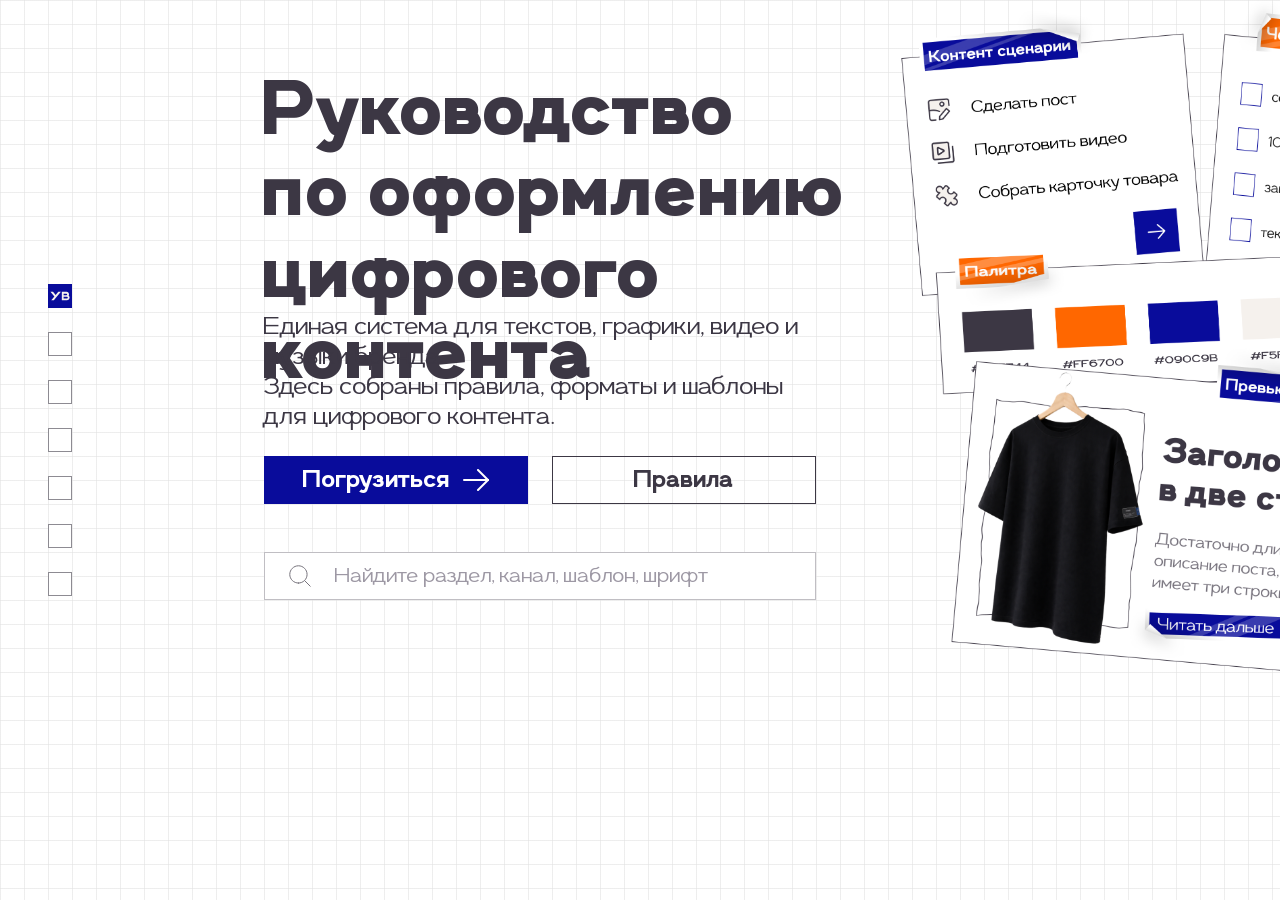
==== commit 4dfd4871: "Update content guide navigation and rules pages" ====
--- a/index.html
+++ b/index.html
@@ -12,18 +12,19 @@
       <nav class="hero__nav" aria-label="Навигация">
         <ul class="hero__ticks snap">
           <li>
-            <a class="hero__nav-dot" href="#content-system">
+            <a class="hero__nav-dot hero__nav-dot--home is-active" href="index.html" aria-current="page">
+              <img class="hero__nav-logo" src="logoty%5Be.svg" alt="">
+              <span class="hero__tooltip">Главная</span>
+            </a>
+          </li>
+          <li>
+            <a class="hero__nav-dot" href="system.html">
               <span class="hero__tooltip">Система контента</span>
             </a>
           </li>
           <li>
             <a class="hero__nav-dot" href="types.html">
-              <span class="hero__tooltip">Типы <br> контента</span>
-            </a>
-          </li>
-          <li>
-            <a class="hero__nav-dot" href="#text-content">
-              <span class="hero__tooltip">Текстовый <br> контент</span>
+              <span class="hero__tooltip">Типы контента</span>
             </a>
           </li>
           <li>
@@ -32,23 +33,18 @@
             </a>
           </li>
           <li>
-            <a class="hero__nav-dot" href="#video-content">
+            <a class="hero__nav-dot" href="video.html">
               <span class="hero__tooltip">Видео-контент</span>
             </a>
           </li>
           <li>
-            <a class="hero__nav-dot" href="#music-content">
+            <a class="hero__nav-dot" href="music.html">
               <span class="hero__tooltip">Музыкальный контент</span>
             </a>
           </li>
           <li>
-            <a class="hero__nav-dot" href="#universal-rules">
+            <a class="hero__nav-dot" href="rules.html">
               <span class="hero__tooltip">Универсальные правила</span>
-            </a>
-          </li>
-          <li>
-            <a class="hero__nav-dot" href="#templates-checklists">
-              <span class="hero__tooltip">Шаблоны и чек-листы</span>
             </a>
           </li>
         </ul>
@@ -57,11 +53,11 @@
       <section class="hero__work" aria-label="Рабочая зона">
         <h1 class="hero__title snap" style="--x: 0; --y: 3;">Руководство<br>по оформлению<br>цифрового<br>контента</h1>
 
-        <p class="hero__lead snap snap-bottom" style="--x: 0; --y: 16;">Lorem ipsum dolor sit amet consectetur.<br>Curabitur lectus at in ac tristique blandit sed.</p>
+        <p class="hero__lead snap snap-bottom" style="--x: 0; --y: 17;">Единая система для текстов, графики, видео и музыки бренда.<br>Здесь собраны правила, форматы и шаблоны для цифрового контента.</p>
 
         <div class="hero__button-row snap" style="--x: 0; --y: 19;">
-          <button class="hero__button hero__button--primary" type="button">Кнопка <span class="hero__button-arrow" aria-hidden="true"></span></button>
-          <button class="hero__button" type="button">Кнопка</button>
+          <a class="hero__button hero__button--primary" href="system.html">Погрузиться <span class="hero__button-arrow" aria-hidden="true"></span></a>
+          <a class="hero__button" href="rules.html">Правила</a>
         </div>
 
         <label class="hero__search snap" style="--x: 0; --y: 23;">
@@ -97,10 +93,12 @@
       const overlay = document.getElementById('page-transition');
       if (!overlay) return;
 
-      function navigateWith(href) {
-        try { sessionStorage.setItem('univend:page-transition', '1'); } catch (e) {}
-        overlay.classList.add('is-covering');
-        setTimeout(function () { window.location.href = href; }, 750);
+      function navigateWith(href, mode) {
+        const isLogo = mode === 'logo';
+        try { sessionStorage.setItem('univend:page-transition', isLogo ? 'logo' : 'default'); } catch (e) {}
+        overlay.classList.remove('is-covering', 'is-revealing', 'is-logo-covering', 'is-logo-revealing');
+        overlay.classList.add(isLogo ? 'is-logo-covering' : 'is-covering');
+        setTimeout(function () { window.location.href = href; }, isLogo ? 900 : 750);
       }
 
       document.querySelectorAll('a[href]').forEach(function (a) {
@@ -116,25 +114,29 @@
         a.addEventListener('click', function (e) {
           if (e.metaKey || e.ctrlKey || e.shiftKey || e.altKey || e.button !== 0) return;
           e.preventDefault();
-          navigateWith(href);
+          navigateWith(href, a.classList.contains('hero__nav-dot--home') ? 'logo' : 'default');
         });
       });
 
       let revealed = false;
       try {
-        if (sessionStorage.getItem('univend:page-transition')) {
+        const transitionMode = sessionStorage.getItem('univend:page-transition');
+        if (transitionMode) {
           sessionStorage.removeItem('univend:page-transition');
-          overlay.classList.add('no-anim', 'is-covering');
+          const isLogo = transitionMode === 'logo';
+          const coverClass = isLogo ? 'is-logo-covering' : 'is-covering';
+          const revealClass = isLogo ? 'is-logo-revealing' : 'is-revealing';
+          overlay.classList.add('no-anim', coverClass);
           requestAnimationFrame(function () {
             overlay.offsetHeight;
             overlay.classList.remove('no-anim');
             requestAnimationFrame(function () {
-              overlay.classList.remove('is-covering');
-              overlay.classList.add('is-revealing');
+              overlay.classList.remove(coverClass);
+              overlay.classList.add(revealClass);
               revealed = true;
               setTimeout(function () {
-                overlay.classList.remove('is-revealing');
-              }, 1100);
+                overlay.classList.remove(revealClass);
+              }, isLogo ? 1000 : 1100);
             });
           });
         }
@@ -142,7 +144,7 @@
 
       window.addEventListener('pageshow', function (e) {
         if (e.persisted && !revealed) {
-          overlay.classList.remove('is-covering', 'is-revealing');
+          overlay.classList.remove('is-covering', 'is-revealing', 'is-logo-covering', 'is-logo-revealing');
         }
       });
     })();
--- a/hero.css
+++ b/hero.css
@@ -33,7 +33,7 @@
 :root {
   --ink: #3c3744;
   --muted: #76717d;
-  --blue: #0909c9;
+  --blue: #090C9B;
   --line: rgba(226, 226, 226, 0.6);
 }
 
@@ -45,6 +45,32 @@
 body {
   margin: 0;
   min-height: 100%;
+}
+
+html {
+  scrollbar-width: thin;
+  scrollbar-color: var(--blue) transparent;
+}
+
+::-webkit-scrollbar {
+  width: 12px;
+  height: 12px;
+}
+
+::-webkit-scrollbar-track {
+  border: solid 1px var(--blue);
+  border-radius: 0;
+  background: transparent;
+}
+
+::-webkit-scrollbar-thumb {
+  border: 3px solid #fff;
+  border-radius: 0;
+  background: var(--blue);
+}
+
+::-webkit-scrollbar-corner {
+  background: transparent;
 }
 
 body {
@@ -160,7 +186,7 @@
   position: fixed;
   top: 0;
   left: 0;
-  z-index: 5;
+  z-index: 1000;
   width: var(--layout-nav-width);
   height: 100vh;
   padding-left: var(--layout-nav-padding-left);
@@ -210,6 +236,7 @@
   border-radius: 0;
   background: transparent;
   color: var(--ink);
+  text-decoration: none;
   display: inline-flex;
   align-items: center;
   justify-content: center;
@@ -218,6 +245,19 @@
   font-size: 24px;
   line-height: 1;
   font-weight: 600;
+  transition:
+    opacity 160ms ease,
+    transform 120ms ease;
+}
+
+.hero__button:hover,
+.hero__button:focus-visible {
+  opacity: 0.72;
+}
+
+.hero__button:active {
+  opacity: 0.48;
+  transform: translateY(1px);
 }
 
 .hero__button-arrow {
@@ -329,13 +369,14 @@
 .hero__ticks {
   list-style: none;
   display: grid;
-  grid-template-rows: repeat(8, var(--site-grid-size));
+  grid-template-rows: repeat(7, var(--site-grid-size));
   gap: var(--site-grid-size);
 }
 
 .hero__nav .hero__ticks.snap,
 .visual-section__nav > ul.hero__ticks.snap {
-  top: 51.5%;
+  z-index: 20;
+  top: calc(51.5% - var(--site-grid-size));
   transform: translateY(-50%);
 }
 
@@ -343,6 +384,11 @@
   position: relative;
   width: var(--site-grid-size);
   height: var(--site-grid-size);
+}
+
+.hero__ticks li:hover,
+.hero__ticks li:focus-within {
+  z-index: 1001;
 }
 
 .hero__nav-dot {
@@ -361,11 +407,23 @@
   background: var(--blue);
 }
 
+.hero__nav-dot--home,
+.hero__nav-dot--home.is-active {
+  border: 0;
+}
+
+.hero__nav-logo {
+  display: block;
+  width: 100%;
+  height: 100%;
+  object-fit: cover;
+}
+
 .hero__tooltip {
   position: absolute;
   top: 50%;
   left: calc(100% + 16px);
-  z-index: 20;
+  z-index: 1002;
   display: flex;
   align-items: center;
   width: max-content;
@@ -384,6 +442,13 @@
   transition: opacity 160ms ease;
 }
 
+.hero__nav-dot:not(.is-active):hover .hero__tooltip,
+.hero__nav-dot:not(.is-active):focus-visible .hero__tooltip {
+  color: var(--ink);
+  background: #fff;
+  border-color: #3c3744;
+}
+
 .hero__nav-dot:hover .hero__tooltip,
 .hero__nav-dot:focus-visible .hero__tooltip {
   opacity: 1;
@@ -528,8 +593,25 @@
   grid-template-columns: repeat(8, 1fr);
 }
 
+.page-transition::before {
+  content: "";
+  position: fixed;
+  left: 50%;
+  top: 50%;
+  z-index: 2;
+  width: calc(var(--site-grid-size) * 4);
+  height: calc(var(--site-grid-size) * 4);
+  background: url("logoty%5Be.svg") center / cover no-repeat;
+  opacity: 0;
+  transform: translate(-50%, -50%) scale(0.2) rotate(-12deg);
+  transition:
+    opacity 240ms ease,
+    transform 720ms cubic-bezier(0.22, 1, 0.36, 1);
+  pointer-events: none;
+}
+
 .page-transition__panel {
-  background: var(--blue, #2D31E9);
+  background: var(--blue, #090C9B);
   transform: translateY(100%);
   transition: transform 700ms cubic-bezier(0.83, 0, 0.17, 1);
   will-change: transform;
@@ -552,7 +634,47 @@
   transform: translateY(-100%);
 }
 
-.page-transition.no-anim .page-transition__panel {
+.page-transition.is-logo-covering .page-transition__panel {
+  transform: translateY(0);
+  transition-duration: 860ms;
+  transition-timing-function: cubic-bezier(0.16, 1, 0.3, 1);
+}
+
+.page-transition.is-logo-covering .page-transition__panel:nth-child(odd) {
+  transition-delay: 0ms;
+}
+
+.page-transition.is-logo-covering .page-transition__panel:nth-child(even) {
+  transition-delay: 110ms;
+}
+
+.page-transition.is-logo-revealing .page-transition__panel {
+  transform: translateY(-100%);
+  transition-duration: 760ms;
+  transition-timing-function: cubic-bezier(0.7, 0, 0.2, 1);
+}
+
+.page-transition.is-logo-revealing .page-transition__panel:nth-child(odd) {
+  transition-delay: 90ms;
+}
+
+.page-transition.is-logo-revealing .page-transition__panel:nth-child(even) {
+  transition-delay: 0ms;
+}
+
+.page-transition.is-logo-covering::before {
+  opacity: 1;
+  transform: translate(-50%, -50%) scale(1) rotate(0deg);
+}
+
+.page-transition.is-logo-revealing::before {
+  opacity: 0;
+  transform: translate(-50%, -50%) scale(1.35) rotate(8deg);
+  transition-duration: 420ms;
+}
+
+.page-transition.no-anim .page-transition__panel,
+.page-transition.no-anim::before {
   transition: none;
 }
 
@@ -578,6 +700,11 @@
   opacity: 1;
 }
 
+.page-transition.is-logo-covering .page-transition__label,
+.page-transition.is-logo-revealing .page-transition__label {
+  opacity: 0;
+}
+
 .page-transition.is-revealing .page-transition__label {
   opacity: 0;
   transition: opacity 200ms ease;
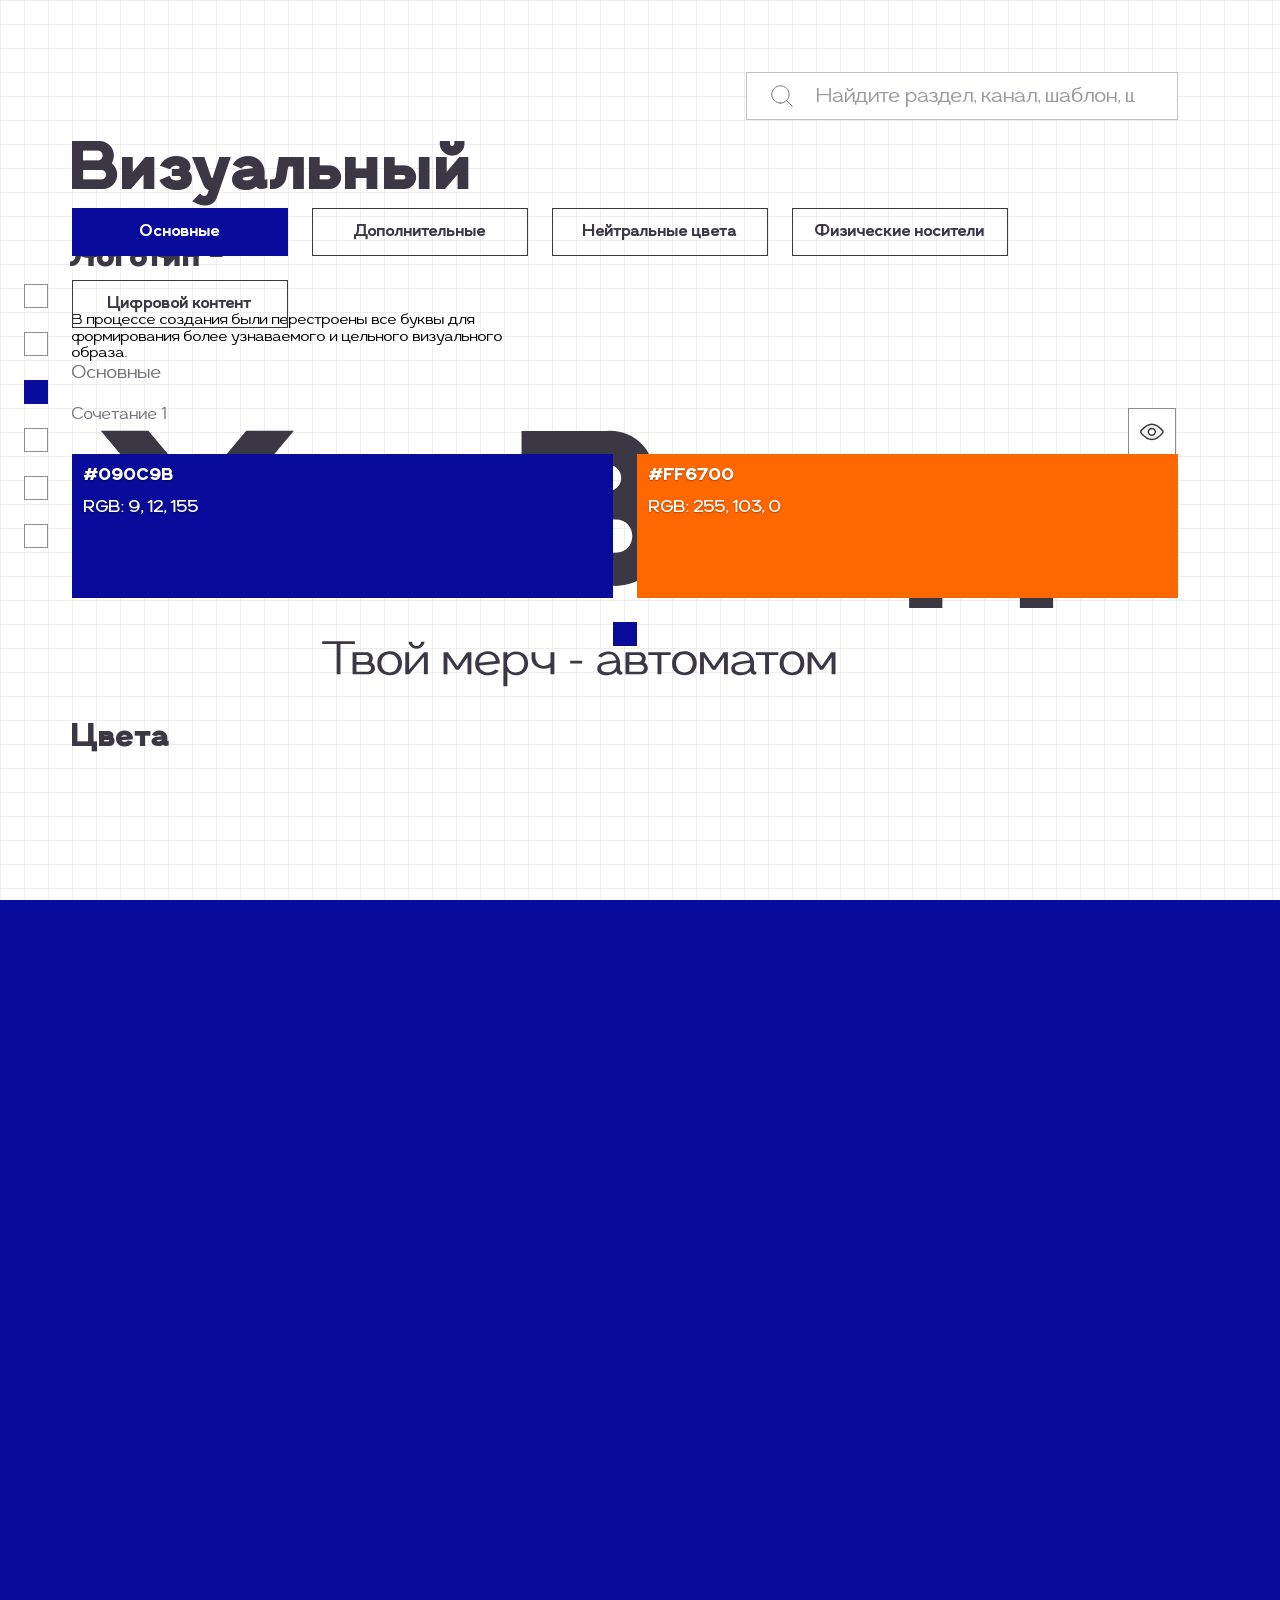
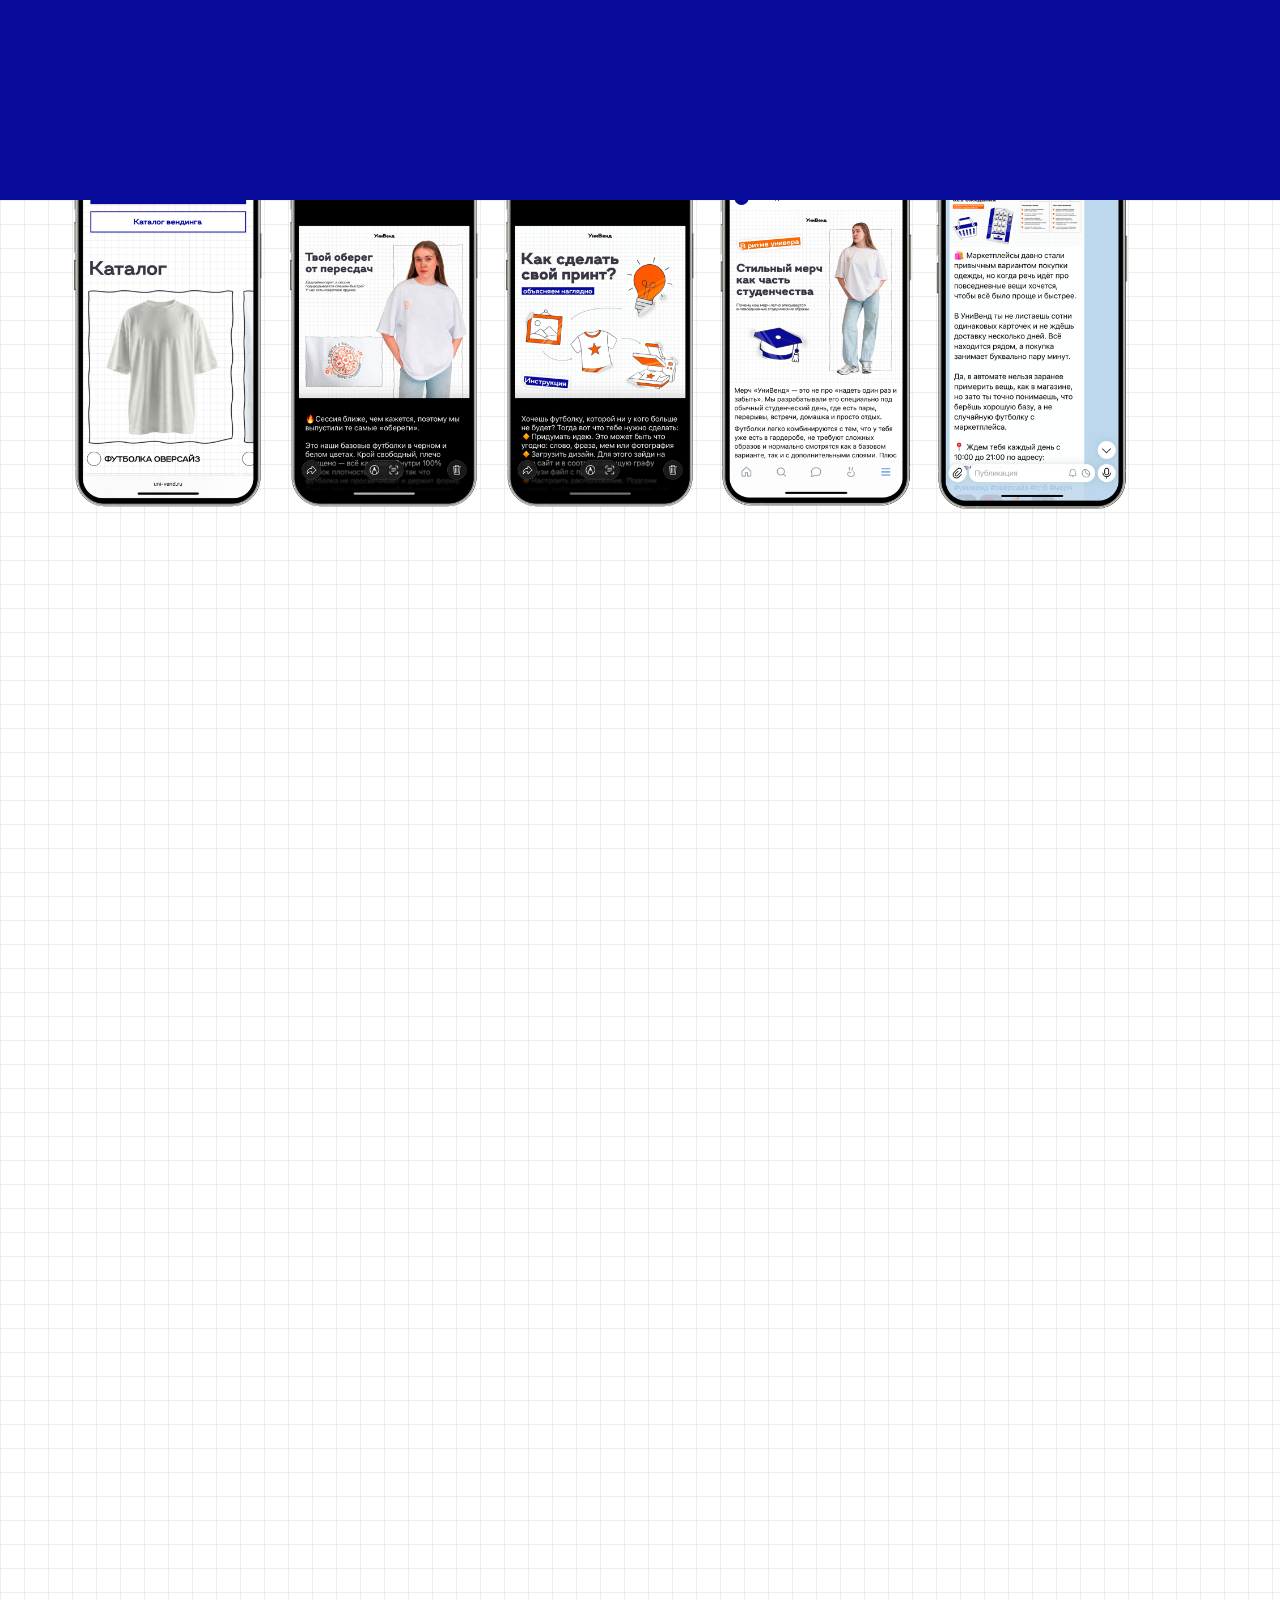
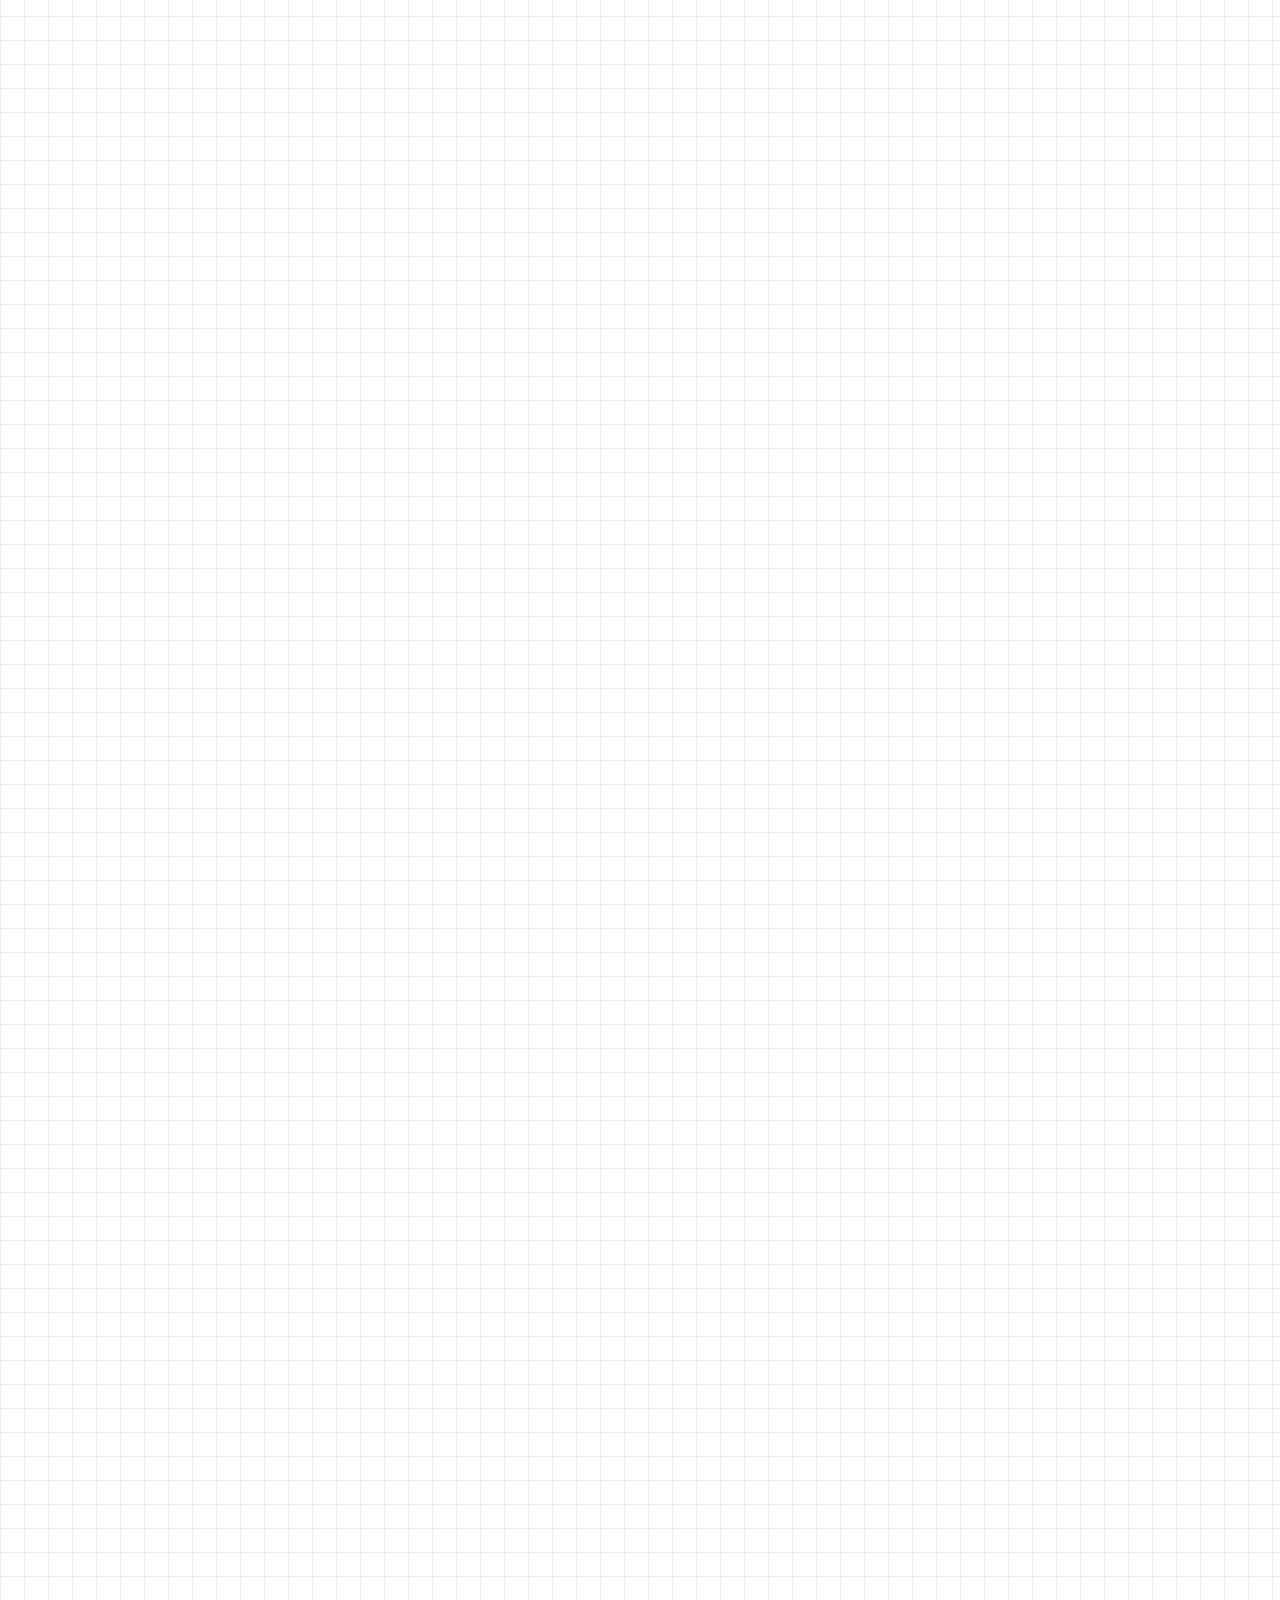
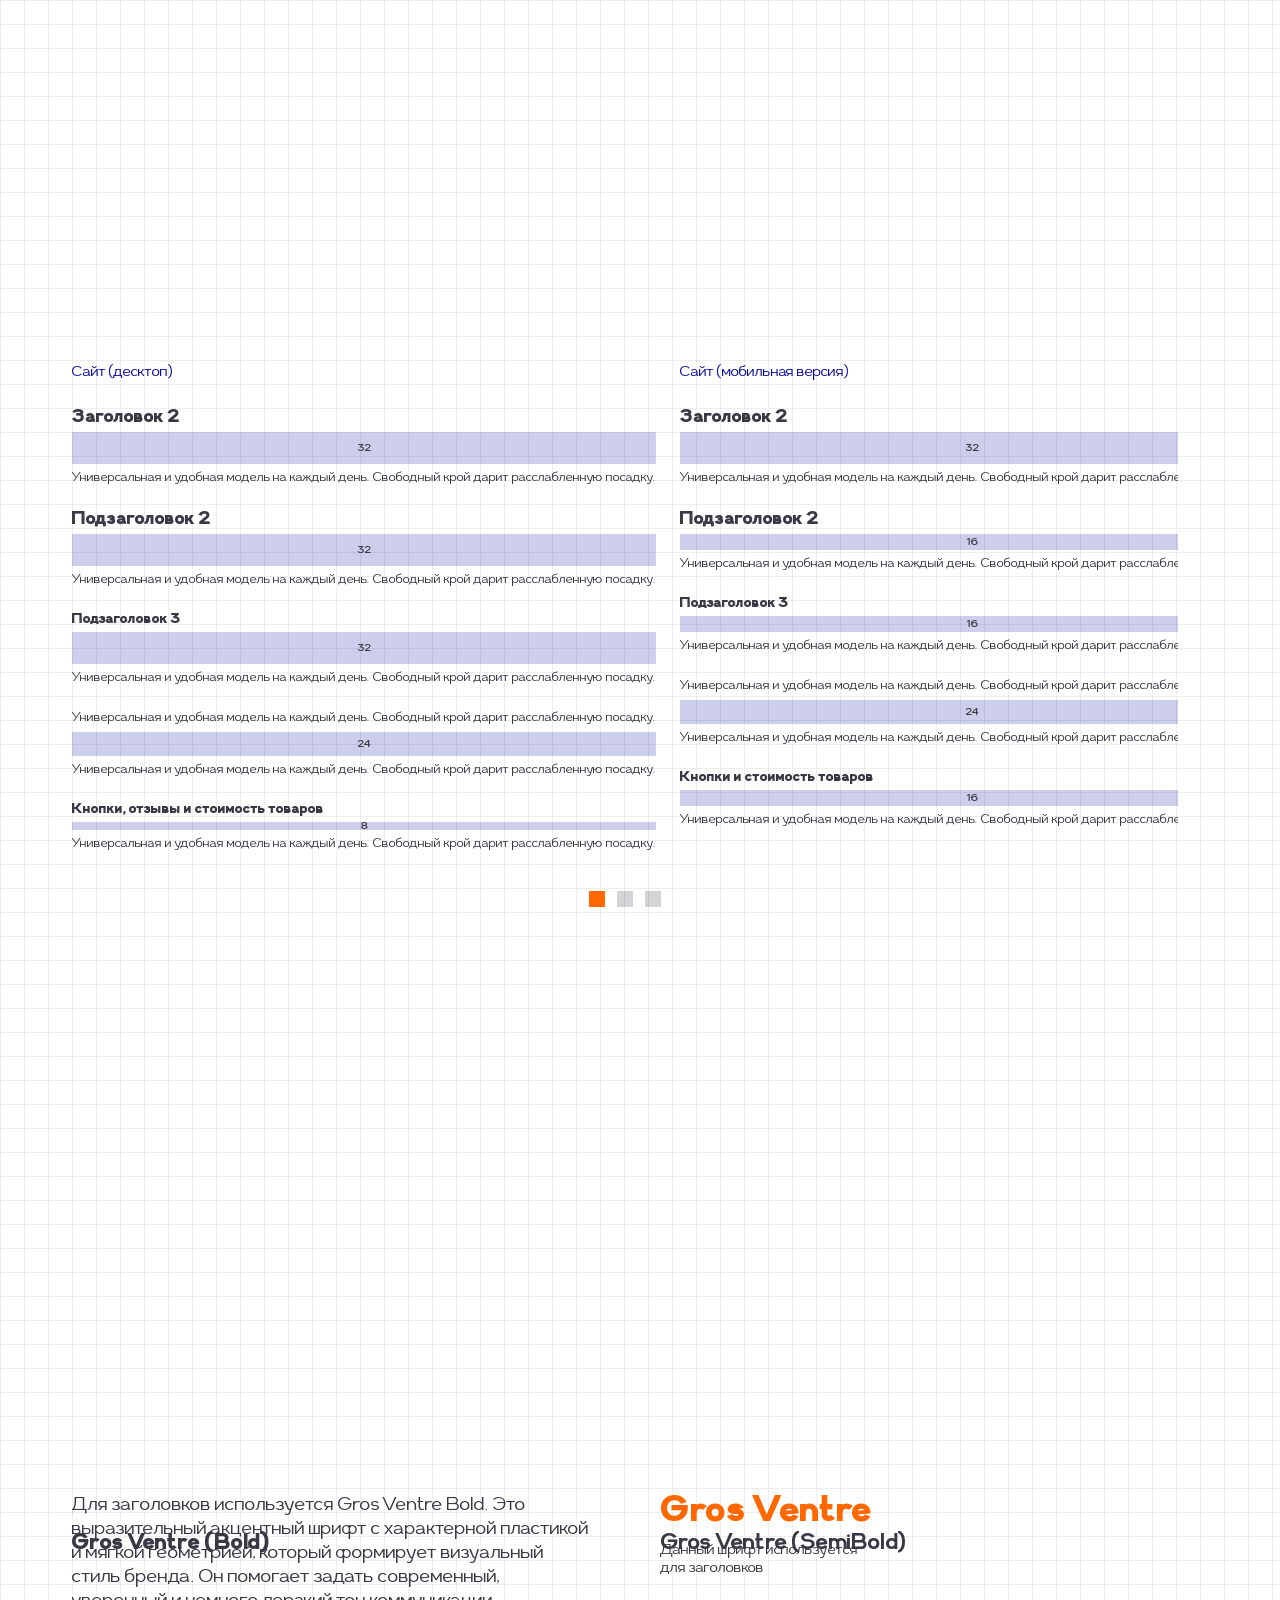
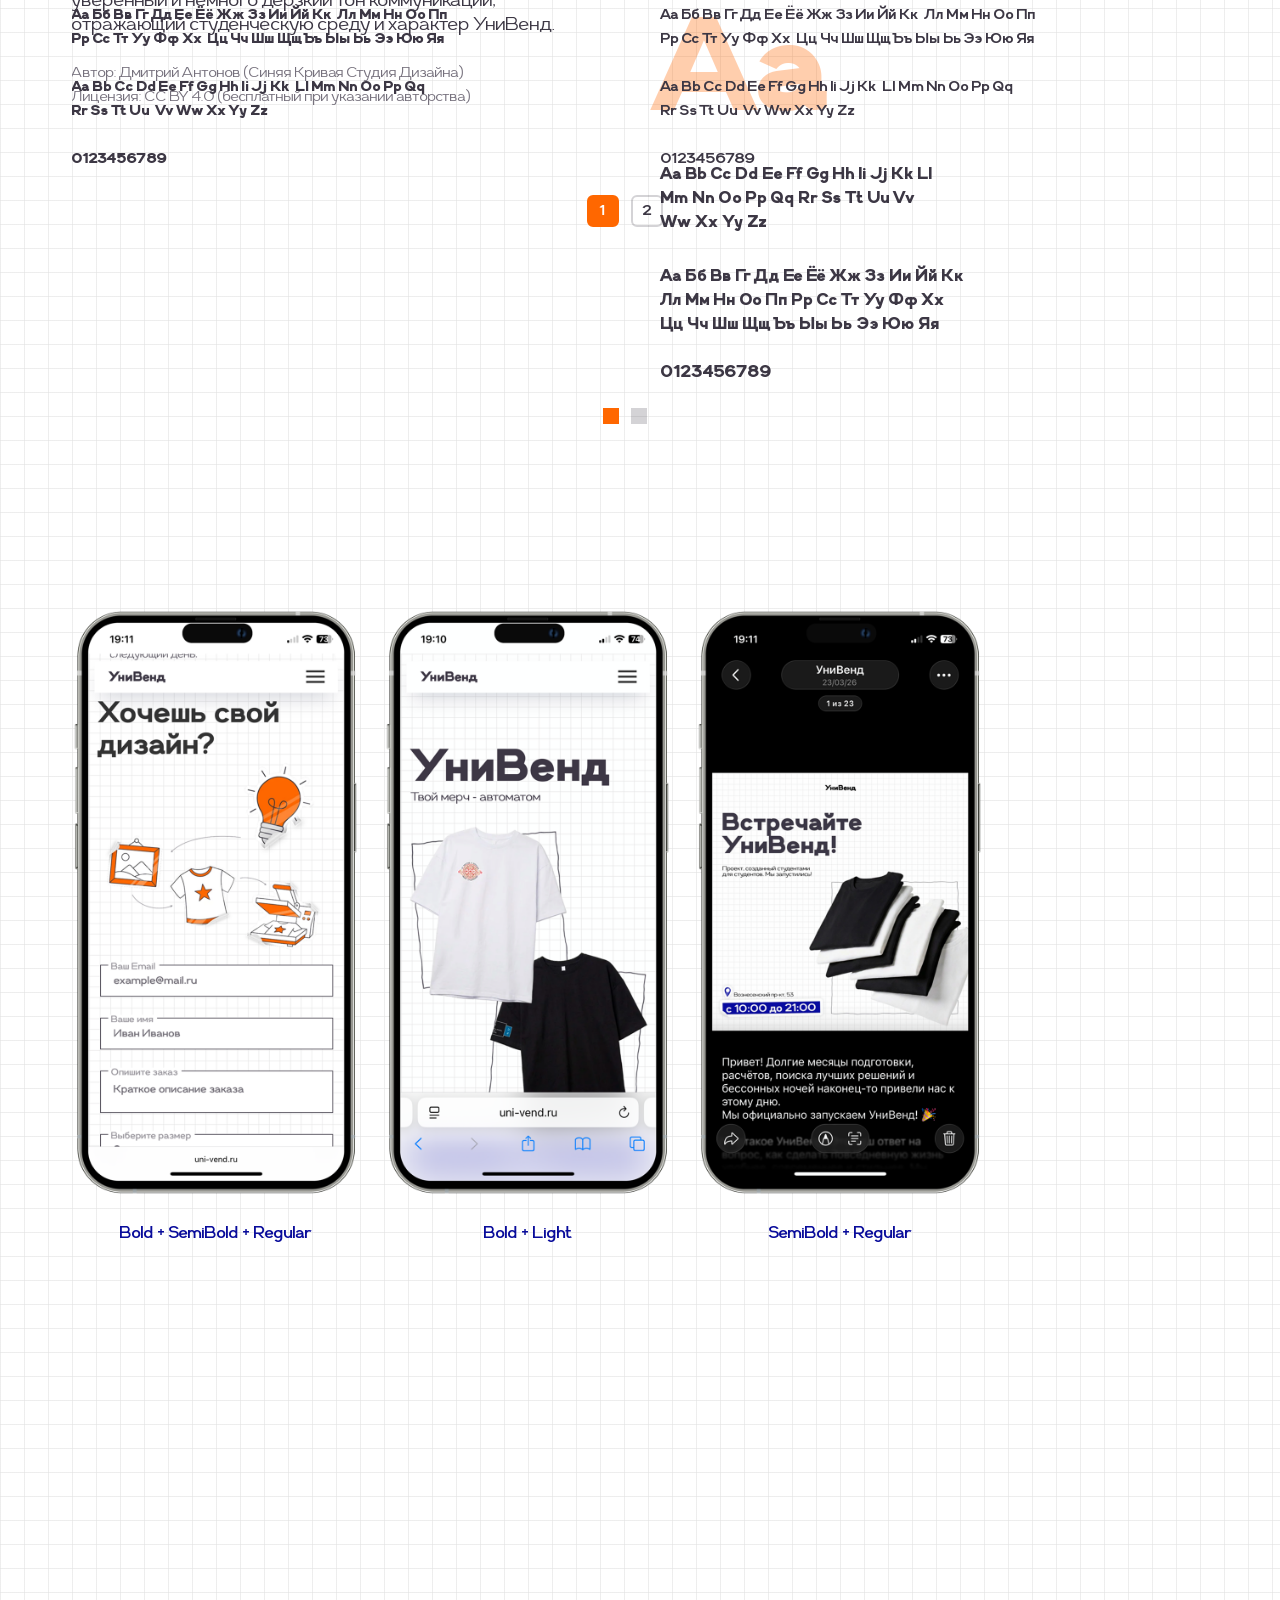
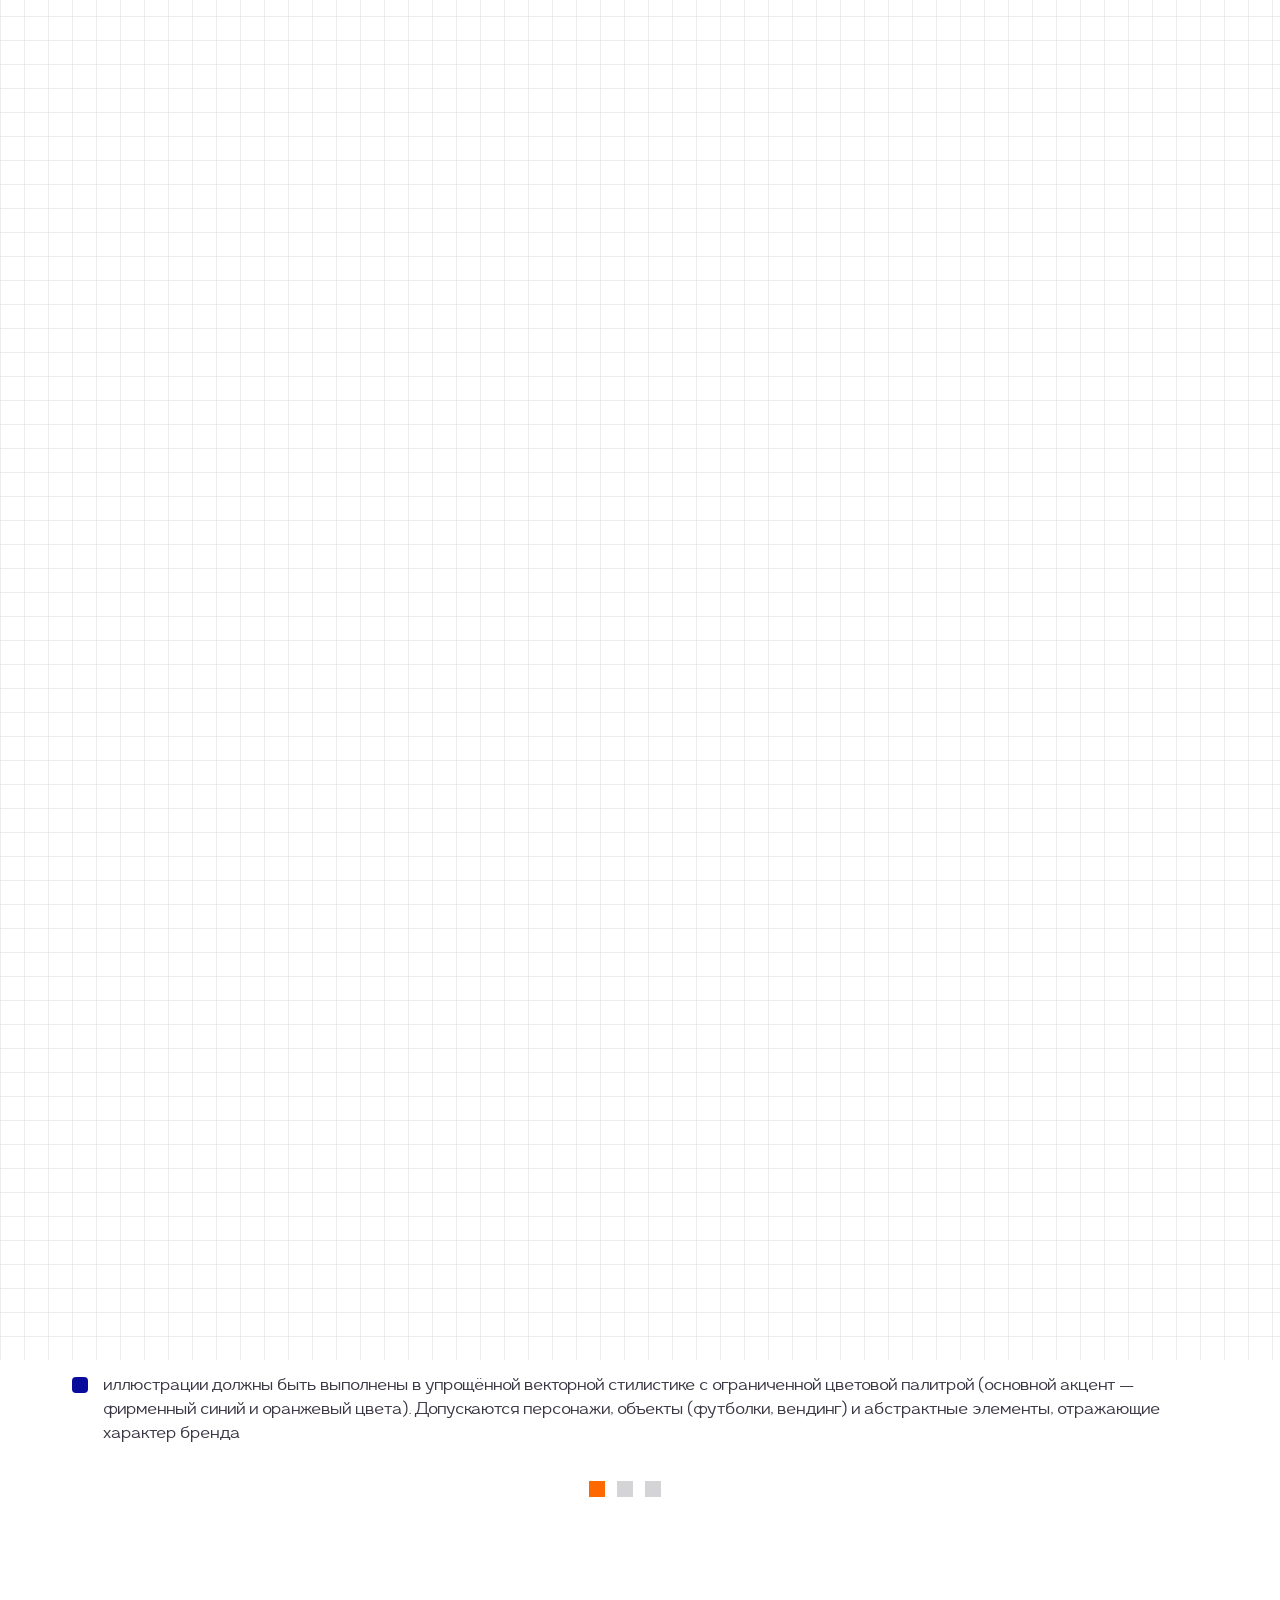
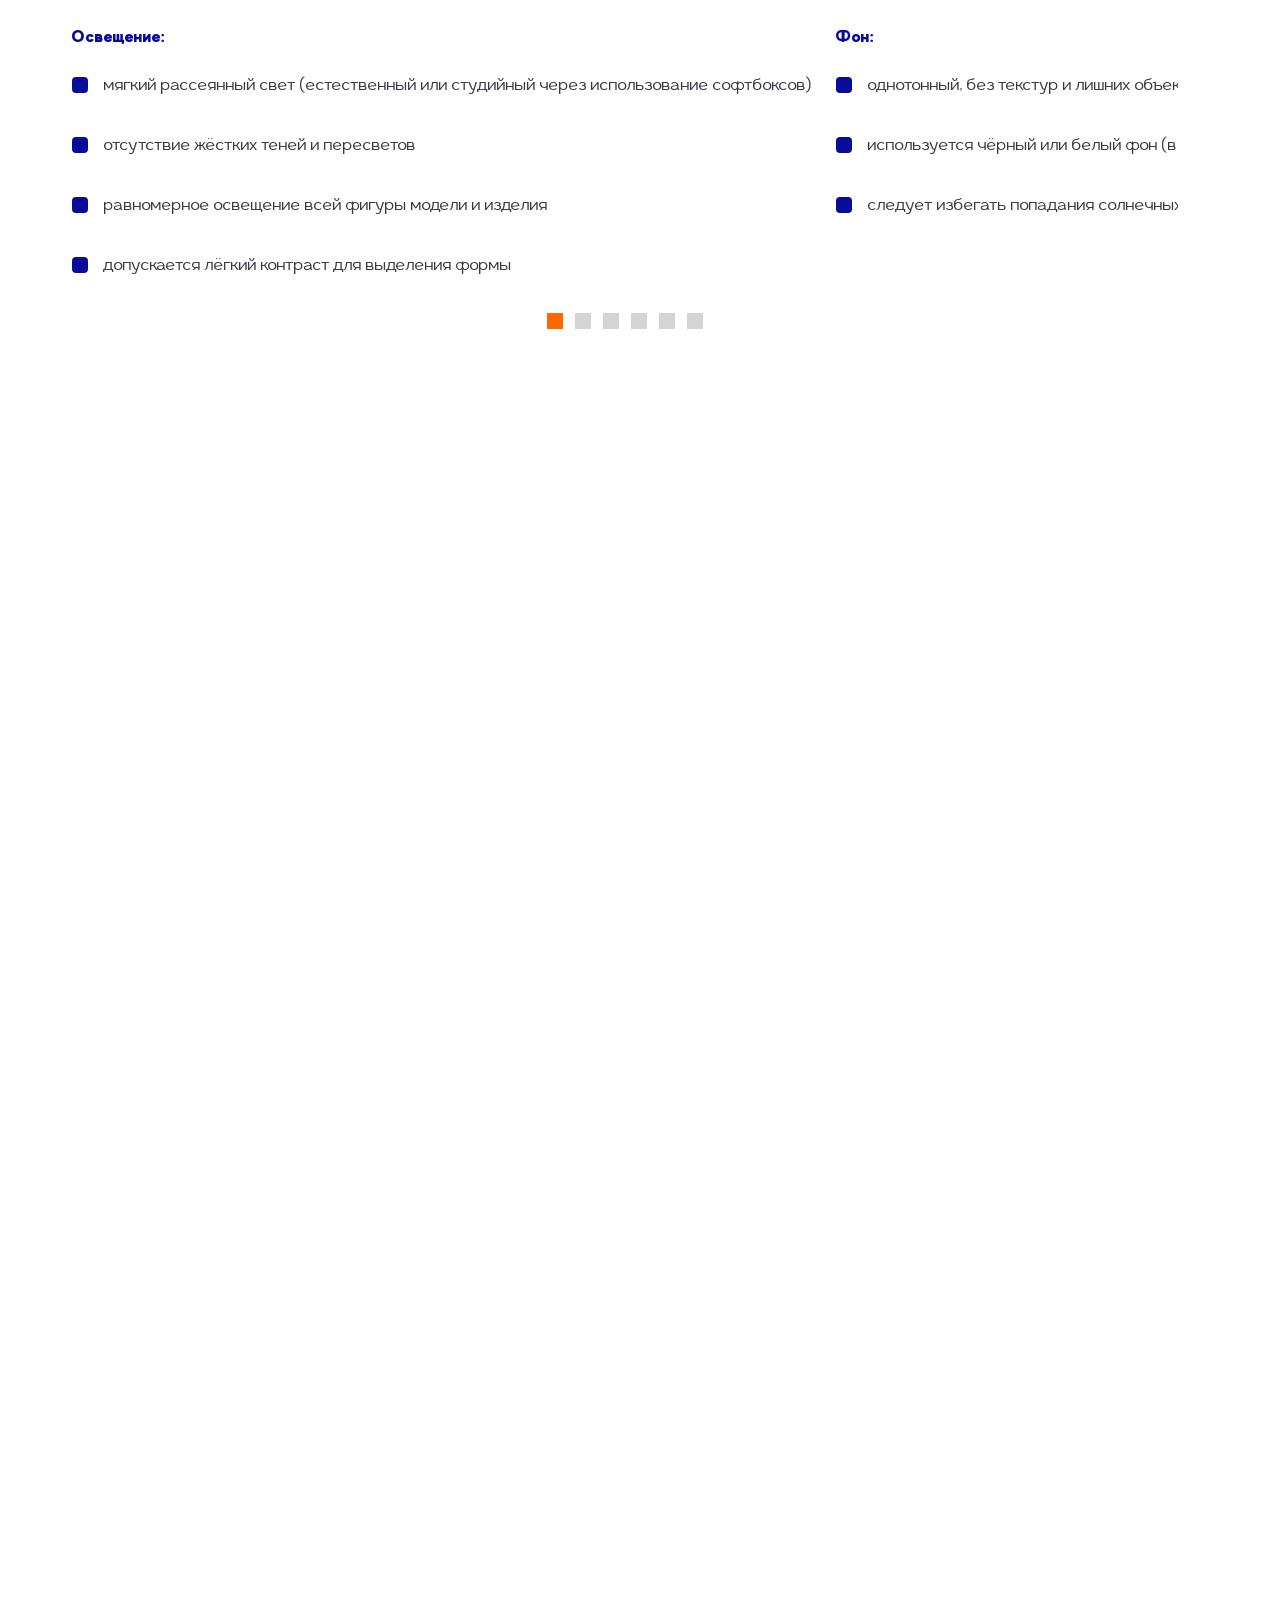
==== commit 39016c84: "Fix palette slider layout" ====
--- a/index.html
+++ b/index.html
@@ -1,79 +1,2079 @@
-<!doctype html>
-<html lang="ru">
-<head>
+<!DOCTYPE html>
+<html lang="ru" class="smart-collisions-ready" style=""><head>
   <meta charset="utf-8">
   <meta name="viewport" content="width=device-width, initial-scale=1">
-  <title>Руководство по оформлению цифрового контента</title>
+  <title>Визуальный блок</title>
   <link rel="stylesheet" href="hero.css">
-</head>
-<body>
+  <link rel="stylesheet" href="visual.css">
+  <link rel="stylesheet" href="sliders.css">
+  <script src="smart-collisions.js" data-smart-collisions-runtime="true" defer=""></script>
+  <script src="sliders.js" defer=""></script>
+<meta content="extension" property="gosuslugi.plugin.extension.content"><style data-editor-responsive="true">
+/* Editor Responsive Styles — Auto-generated */
+@media (min-width: 1600px) {
+[data-editor-id="evrd4c40a"] {
+  height: 12480px !important;
+  padding-right: 0px !important;
+  padding-left: 0px !important;
+}
+[data-editor-id="e3ku64u07"] {
+  --y: 8 !important;
+}
+[data-editor-id="ewftyrhr6"] {
+  --y: 8 !important;
+}
+[data-editor-id="emw0qlhia"] {
+  height: 26065px !important;
+}
+[data-editor-id="edmt8uacq"] {
+  width: 817px !important;
+  --x: 0 !important;
+  --y: 1 !important;
+}
+[data-editor-id="ej0beiwo5"] {
+  --x: 0 !important;
+  --y: 7 !important;
+}
+[data-editor-id="eg0mdsxq2"] {
+  --x: 0 !important;
+  --y: 9 !important;
+}
+[data-editor-id="e19daxwba"] {
+  --y: 3 !important;
+}
+[data-editor-id="eogjzxfyb"] {
+  --x: 0 !important;
+  --y: 11 !important;
+}
+[data-editor-id="eze3a9rhq"] {
+  --x: 0 !important;
+  --y: 26 !important;
+}
+[data-editor-id="e1zqjw733"] {
+  row-gap: 49px !important;
+  --x: 0 !important;
+  --y: 33 !important;
+}
+[data-editor-id="e91hvvyof"] {
+  margin-bottom: 41px !important;
+}
+[data-editor-id="eigah3imc"] {
+  margin-bottom: -6px !important;
+  font-size: 24px !important;
+}
+[data-editor-id="e4ot57vxe"] {
+  --x: 0 !important;
+  --y: 30 !important;
+}
+[data-editor-id="eoo3zo6vj"] {
+  --x: 14 !important;
+  --y: 30 !important;
+}
+[data-editor-id="e37aw19dq"] {
+  --x: 22 !important;
+  --y: 30 !important;
+}
+[data-editor-id="ecmsgmb86"] {
+  --x: 0 !important;
+  --y: 31 !important;
+}
+[data-editor-id="esttmx8t4"] {
+  --x: 6 !important;
+  --y: 31 !important;
+}
+[data-editor-id="e1tllkzxi"] {
+  --x: 14 !important;
+  --y: 31 !important;
+}
+[data-editor-id="e6sz7ax50"] {
+  --x: 22 !important;
+  --y: 31 !important;
+}
+[data-editor-id="e4hubqvsa"] {
+  --x: 28 !important;
+  --y: 31 !important;
+}
+[data-editor-id="e1bwpt510"] {
+  --x: 34 !important;
+  --y: 31 !important;
+}
+[data-editor-id="e2jl88gju"] {
+  --x: 0 !important;
+  --y: 39 !important;
+}
+[data-editor-id="e150typo1"] {
+  --x: 0 !important;
+  --y: 40 !important;
+}
+[data-editor-id="ex41jacl3"] {
+  --x: 6 !important;
+  --y: 40 !important;
+}
+[data-editor-id="e9yualv0q"] {
+  --x: 14 !important;
+  --y: 40 !important;
+}
+[data-editor-id="ew8u94itd"] {
+  --x: 20 !important;
+  --y: 40 !important;
+}
+[data-editor-id="em8bs2697"] {
+  --x: 28 !important;
+  --y: 40 !important;
+}
+[data-editor-id="ep0xbws6a"] {
+  --x: 34 !important;
+  --y: 40 !important;
+}
+[data-editor-id="eftbmx0th"] {
+  --x: 40 !important;
+  --y: 40 !important;
+}
+[data-editor-id="e6kkdokrv"] {
+  --x: 0 !important;
+  --y: 48 !important;
+}
+[data-editor-id="eyjgyndha"] {
+  --x: 6 !important;
+  --y: 48 !important;
+}
+[data-editor-id="enoas98ol"] {
+  --x: 14 !important;
+  --y: 48 !important;
+}
+[data-editor-id="epmker3oi"] {
+  --x: 20 !important;
+  --y: 48 !important;
+}
+[data-editor-id="evchmpkn5"] {
+  --x: 28 !important;
+  --y: 48 !important;
+}
+[data-editor-id="ekp2c5dkf"] {
+  --x: 34 !important;
+  --y: 48 !important;
+}
+[data-editor-id="ec1fzhrc6"] {
+  --x: 40 !important;
+  --y: 48 !important;
+}
+[data-editor-id="etc2weoc0"] {
+  --x: 0 !important;
+  --y: 56 !important;
+}
+[data-editor-id="execy0c7t"] {
+  --x: 0 !important;
+  --y: 57 !important;
+}
+[data-editor-id="ezw4z6o6z"] {
+  --x: 6 !important;
+  --y: 57 !important;
+}
+[data-editor-id="ec22x97dt"] {
+  width: 160px !important;
+  --x: 14 !important;
+  --y: 57 !important;
+}
+[data-editor-id="ecwbrijol"] {
+  width: 160px !important;
+  --x: 20 !important;
+  --y: 57 !important;
+}
+[data-editor-id="et2yzcdqm"] {
+  --x: 28 !important;
+  --y: 57 !important;
+}
+[data-editor-id="e2nijhq1c"] {
+  --x: 34 !important;
+  --y: 57 !important;
+}
+[data-editor-id="ewpzvc08r"] {
+  --x: 40 !important;
+  --y: 57 !important;
+}
+[data-editor-id="ejy7x33v6"] {
+  --x: 0 !important;
+  --y: 65 !important;
+}
+[data-editor-id="ek9mfpe5k"] {
+  --x: 6 !important;
+  --y: 65 !important;
+}
+[data-editor-id="epixykvuq"] {
+  width: 160px !important;
+  --x: 14 !important;
+  --y: 65 !important;
+}
+[data-editor-id="emusnlpzi"] {
+  width: 160px !important;
+  --x: 20 !important;
+  --y: 65 !important;
+}
+[data-editor-id="ek79oajwh"] {
+  --x: 28 !important;
+  --y: 65 !important;
+}
+[data-editor-id="e2dqtb2i7"] {
+  --x: 34 !important;
+  --y: 65 !important;
+}
+[data-editor-id="et102gzvr"] {
+  --x: 40 !important;
+  --y: 65 !important;
+}
+[data-editor-id="epwelcru9"] {
+  --x: 0 !important;
+  --y: 51 !important;
+}
+[data-editor-id="ettlioqpl"] {
+  width: 1509.7142857142856px !important;
+  justify-content: space-between !important;
+  align-content: normal !important;
+  row-gap: 32px !important;
+  column-gap: 32px !important;
+  --x: 0 !important;
+  --y: 52 !important;
+}
+[data-editor-id="ebbx85eh2"] {
+  --x: 0 !important;
+  --y: 92 !important;
+}
+[data-editor-id="en543960h"] {
+  --x: 0 !important;
+  --y: 95 !important;
+}
+[data-editor-id="e0omawlap"] {
+  --x: 0 !important;
+  --y: 97 !important;
+}
+[data-editor-id="ew878lw5y"] {
+  --x: 0 !important;
+  --y: 118 !important;
+}
+[data-editor-id="ex3kc6mqz"] {
+  --x: 0 !important;
+  --y: 120 !important;
+}
+[data-editor-id="e696wqjvp"] {
+  --x: 0 !important;
+  --y: 105 !important;
+}
+[data-editor-id="e708ohugo"] {
+  --x: 0 !important;
+  --y: 107 !important;
+}
+[data-editor-id="etltz6bs2"] {
+  --x: 0 !important;
+  --y: 170 !important;
+}
+[data-editor-id="egi2g0zjx"] {
+  --x: 0 !important;
+  --y: 172 !important;
+}
+[data-editor-id="ewciik0c3"] {
+  --x: 6 !important;
+  --y: 395 !important;
+}
+[data-editor-id="en12jcbfi"] {
+  --x: 0 !important;
+  --y: 378 !important;
+}
+[data-editor-id="eztfljtgg"] {
+  --x: 3 !important;
+  --y: 483 !important;
+}
+[data-editor-id="er23arzgn"] {
+  --x: 3 !important;
+  --y: 487 !important;
+}
+[data-editor-id="eynal9bbv"] {
+  --x: 3 !important;
+  --y: 489 !important;
+}
+[data-editor-id="eawkksut3"] {
+  --x: 7 !important;
+  --y: 500 !important;
+}
+[data-editor-id="errlkfhsg"] {
+  --x: 7 !important;
+  --y: 502 !important;
+}
+[data-editor-id="ep9zr8kiv"] {
+  --x: 7 !important;
+  --y: 506 !important;
+}
+[data-editor-id="eqz2xhzsp"] {
+  --x: 7 !important;
+  --y: 530 !important;
+}
+[data-editor-id="enpe5eny0"] {
+  --x: 7 !important;
+  --y: 532 !important;
+}
+[data-editor-id="esuu2q9aa"] {
+  --x: 13 !important;
+  --y: 542 !important;
+}
+[data-editor-id="e7zx92xt8"] {
+  --x: 0 !important;
+  --y: 281 !important;
+}
+[data-editor-id="eq4cznzch"] {
+  --x: 0 !important;
+  --y: 283 !important;
+}
+[data-editor-id="eqj7lpn12"] {
+  --x: 0 !important;
+  --y: 312 !important;
+}
+[data-editor-id="eq0xupwns"] {
+  --x: 0 !important;
+  --y: 316 !important;
+}
+[data-editor-id="eaenvsr3d"] {
+  --x: 0 !important;
+  --y: 319 !important;
+}
+[data-editor-id="ekxeka5uq"] {
+  --x: 0 !important;
+  --y: 336 !important;
+}
+[data-editor-id="eywscfsnz"] {
+  --x: 0 !important;
+  --y: 342 !important;
+}
+[data-editor-id="eey2nhzoa"] {
+  --x: 0 !important;
+  --y: 344 !important;
+}
+[data-editor-id="epm6bxhph"] {
+  --x: 0 !important;
+  --y: 368 !important;
+}
+[data-editor-id="eh454ak6z"] {
+  --x: 0 !important;
+  --y: 372 !important;
+}
+[data-editor-id="e1hhcplwm"] {
+  --x: 0 !important;
+  --y: 374 !important;
+}
+}
+@media (min-width: 1440px) and (max-width: 1599px) {
+[data-editor-id="evrd4c40a"] {
+  height: 12480px !important;
+  padding-right: 0px !important;
+  padding-left: 0px !important;
+}
+[data-editor-id="emw0qlhia"] {
+  width: 1153px !important;
+  max-width: 1153px !important;
+}
+[data-editor-id="edmt8uacq"] {
+  width: 533.234px !important;
+  --x: 0 !important;
+  --y: 3 !important;
+}
+[data-editor-id="ej0beiwo5"] {
+  --x: 0 !important;
+  --y: 7 !important;
+}
+[data-editor-id="eg0mdsxq2"] {
+  --y: 9 !important;
+}
+[data-editor-id="eogjzxfyb"] {
+  --x: 0 !important;
+  --y: 11 !important;
+}
+[data-editor-id="eze3a9rhq"] {
+  --x: 0 !important;
+  --y: 27 !important;
+}
+[data-editor-id="e1zqjw733"] {
+  row-gap: 48px !important;
+  --x: 0 !important;
+  --y: 30 !important;
+}
+[data-editor-id="e91hvvyof"] {
+  margin-bottom: 32px !important;
+}
+[data-editor-id="eigah3imc"] {
+  margin-bottom: 0px !important;
+  font-size: 16px !important;
+}
+[data-editor-id="ec22x97dt"] {
+  width: 320px !important;
+}
+[data-editor-id="ecwbrijol"] {
+  width: 352px !important;
+  --x: 25 !important;
+  --y: 57 !important;
+}
+[data-editor-id="et2yzcdqm"] {
+  --x: 18 !important;
+  --y: 70 !important;
+}
+[data-editor-id="e2nijhq1c"] {
+  --x: 24 !important;
+  --y: 70 !important;
+}
+[data-editor-id="ewpzvc08r"] {
+  --x: 30 !important;
+  --y: 70 !important;
+}
+[data-editor-id="ejy7x33v6"] {
+  --x: 0 !important;
+  --y: 63 !important;
+}
+[data-editor-id="ek9mfpe5k"] {
+  --x: 6 !important;
+  --y: 63 !important;
+}
+[data-editor-id="epixykvuq"] {
+  width: 256px !important;
+  --x: 28 !important;
+  --y: 63 !important;
+}
+[data-editor-id="emusnlpzi"] {
+  width: 416px !important;
+  --x: 14 !important;
+  --y: 63 !important;
+}
+[data-editor-id="ek79oajwh"] {
+  --x: 0 !important;
+  --y: 72 !important;
+}
+[data-editor-id="e2dqtb2i7"] {
+  --x: 6 !important;
+  --y: 72 !important;
+}
+[data-editor-id="et102gzvr"] {
+  --x: 12 !important;
+  --y: 72 !important;
+}
+[data-editor-id="epwelcru9"] {
+  --x: 0 !important;
+  --y: 45 !important;
+}
+[data-editor-id="ettlioqpl"] {
+  width: 1126px !important;
+  --x: 0 !important;
+  --y: 46 !important;
+}
+[data-editor-id="e696wqjvp"] {
+  --x: 0 !important;
+  --y: 146 !important;
+}
+[data-editor-id="e708ohugo"] {
+  --x: 0 !important;
+  --y: 147 !important;
+}
+[data-editor-id="ewciik0c3"] {
+  --x: 0 !important;
+  --y: 192 !important;
+}
+[data-editor-id="en12jcbfi"] {
+  --x: 0 !important;
+  --y: 194 !important;
+}
+[data-editor-id="eztfljtgg"] {
+  --x: 0 !important;
+  --y: 222 !important;
+}
+[data-editor-id="er23arzgn"] {
+  --x: 0 !important;
+  --y: 226 !important;
+}
+[data-editor-id="eynal9bbv"] {
+  --x: 0 !important;
+  --y: 228 !important;
+}
+[data-editor-id="eawkksut3"] {
+  --x: 0 !important;
+  --y: 235 !important;
+}
+[data-editor-id="errlkfhsg"] {
+  --x: 0 !important;
+  --y: 237 !important;
+}
+[data-editor-id="ep9zr8kiv"] {
+  --x: 0 !important;
+  --y: 239 !important;
+}
+[data-editor-id="eqz2xhzsp"] {
+  --x: 0 !important;
+  --y: 265 !important;
+}
+[data-editor-id="enpe5eny0"] {
+  --x: 0 !important;
+  --y: 267 !important;
+}
+[data-editor-id="esuu2q9aa"] {
+  --x: 0 !important;
+  --y: 276 !important;
+}
+}
+@media (min-width: 1194px) and (max-width: 1439px) {
+[data-editor-id="evrd4c40a"] {
+  height: 9360px !important;
+  padding-right: 0px !important;
+  padding-left: 0px !important;
+}
+[data-editor-id="emw0qlhia"] {
+  width: 1106px !important;
+  max-width: 1106px !important;
+}
+[data-editor-id="edmt8uacq"] {
+  width: 399.938px !important;
+  --x: 0 !important;
+  --y: 3 !important;
+}
+[data-editor-id="ej0beiwo5"] {
+  --x: 0 !important;
+  --y: 7 !important;
+}
+[data-editor-id="eg0mdsxq2"] {
+  --y: 9 !important;
+}
+[data-editor-id="eogjzxfyb"] {
+  --x: 0 !important;
+  --y: 11 !important;
+}
+[data-editor-id="eze3a9rhq"] {
+  --x: 0 !important;
+  --y: 22 !important;
+}
+[data-editor-id="e1zqjw733"] {
+  row-gap: 36px !important;
+  --x: 0 !important;
+  --y: 30 !important;
+}
+[data-editor-id="e91hvvyof"] {
+  margin-bottom: 24px !important;
+}
+[data-editor-id="eigah3imc"] {
+  margin-bottom: 0px !important;
+  font-size: 16px !important;
+}
+[data-editor-id="ec22x97dt"] {
+  width: 120px !important;
+}
+[data-editor-id="ecwbrijol"] {
+  width: 120px !important;
+  --x: 20 !important;
+  --y: 57 !important;
+}
+[data-editor-id="et2yzcdqm"] {
+  --x: 28 !important;
+  --y: 57 !important;
+}
+[data-editor-id="e2nijhq1c"] {
+  --x: 34 !important;
+  --y: 57 !important;
+}
+[data-editor-id="ewpzvc08r"] {
+  --x: 40 !important;
+  --y: 57 !important;
+}
+[data-editor-id="ejy7x33v6"] {
+  --x: 0 !important;
+  --y: 65 !important;
+}
+[data-editor-id="ek9mfpe5k"] {
+  --x: 6 !important;
+  --y: 65 !important;
+}
+[data-editor-id="epixykvuq"] {
+  width: 120px !important;
+  --x: 14 !important;
+  --y: 65 !important;
+}
+[data-editor-id="emusnlpzi"] {
+  width: 120px !important;
+  --x: 20 !important;
+  --y: 65 !important;
+}
+[data-editor-id="ek79oajwh"] {
+  --x: 28 !important;
+  --y: 65 !important;
+}
+[data-editor-id="e2dqtb2i7"] {
+  --x: 34 !important;
+  --y: 65 !important;
+}
+[data-editor-id="et102gzvr"] {
+  --x: 40 !important;
+  --y: 65 !important;
+}
+[data-editor-id="epwelcru9"] {
+  --x: 0 !important;
+  --y: 51 !important;
+}
+[data-editor-id="ettlioqpl"] {
+  width: 1509.7px !important;
+  --x: 0 !important;
+  --y: 52 !important;
+}
+[data-editor-id="e696wqjvp"] {
+  --x: 0 !important;
+  --y: 145 !important;
+}
+[data-editor-id="e708ohugo"] {
+  --x: 0 !important;
+  --y: 147 !important;
+}
+[data-editor-id="ewciik0c3"] {
+  --x: 0 !important;
+  --y: 192 !important;
+}
+[data-editor-id="en12jcbfi"] {
+  --x: 0 !important;
+  --y: 194 !important;
+}
+[data-editor-id="eztfljtgg"] {
+  --x: 0 !important;
+  --y: 222 !important;
+}
+[data-editor-id="er23arzgn"] {
+  --x: 0 !important;
+  --y: 226 !important;
+}
+[data-editor-id="eynal9bbv"] {
+  --x: 0 !important;
+  --y: 228 !important;
+}
+[data-editor-id="eawkksut3"] {
+  --x: 0 !important;
+  --y: 235 !important;
+}
+[data-editor-id="errlkfhsg"] {
+  --x: 0 !important;
+  --y: 237 !important;
+}
+[data-editor-id="ep9zr8kiv"] {
+  --x: 0 !important;
+  --y: 239 !important;
+}
+[data-editor-id="eqz2xhzsp"] {
+  --x: 0 !important;
+  --y: 265 !important;
+}
+[data-editor-id="enpe5eny0"] {
+  --x: 0 !important;
+  --y: 267 !important;
+}
+[data-editor-id="esuu2q9aa"] {
+  --x: 0 !important;
+  --y: 276 !important;
+}
+}
+@media (min-width: 834px) and (max-width: 1193px) {
+[data-editor-id="evrd4c40a"] {
+  height: 9360px !important;
+  padding-right: 0px !important;
+  padding-left: 0px !important;
+}
+[data-editor-id="edmt8uacq"] {
+  width: 333px !important;
+  --x: 0 !important;
+  --y: 3 !important;
+}
+[data-editor-id="ej0beiwo5"] {
+  --x: 0 !important;
+  --y: 7 !important;
+}
+[data-editor-id="eg0mdsxq2"] {
+  --y: 9 !important;
+}
+[data-editor-id="eogjzxfyb"] {
+  --x: 0 !important;
+  --y: 11 !important;
+}
+[data-editor-id="eze3a9rhq"] {
+  --x: 0 !important;
+  --y: 27 !important;
+}
+[data-editor-id="e1zqjw733"] {
+  row-gap: 36px !important;
+  --x: 0 !important;
+  --y: 30 !important;
+}
+[data-editor-id="e91hvvyof"] {
+  margin-bottom: 24px !important;
+}
+[data-editor-id="eigah3imc"] {
+  margin-bottom: 0px !important;
+  font-size: 16px !important;
+}
+[data-editor-id="ec22x97dt"] {
+  width: 120px !important;
+}
+[data-editor-id="ecwbrijol"] {
+  width: 120px !important;
+  --x: 20 !important;
+  --y: 57 !important;
+}
+[data-editor-id="et2yzcdqm"] {
+  --x: 28 !important;
+  --y: 57 !important;
+}
+[data-editor-id="e2nijhq1c"] {
+  --x: 34 !important;
+  --y: 57 !important;
+}
+[data-editor-id="ewpzvc08r"] {
+  --x: 40 !important;
+  --y: 57 !important;
+}
+[data-editor-id="ejy7x33v6"] {
+  --x: 0 !important;
+  --y: 65 !important;
+}
+[data-editor-id="ek9mfpe5k"] {
+  --x: 6 !important;
+  --y: 65 !important;
+}
+[data-editor-id="epixykvuq"] {
+  width: 120px !important;
+  --x: 14 !important;
+  --y: 65 !important;
+}
+[data-editor-id="emusnlpzi"] {
+  width: 120px !important;
+  --x: 20 !important;
+  --y: 65 !important;
+}
+[data-editor-id="ek79oajwh"] {
+  --x: 28 !important;
+  --y: 65 !important;
+}
+[data-editor-id="e2dqtb2i7"] {
+  --x: 34 !important;
+  --y: 65 !important;
+}
+[data-editor-id="et102gzvr"] {
+  --x: 40 !important;
+  --y: 65 !important;
+}
+[data-editor-id="epwelcru9"] {
+  --x: 0 !important;
+  --y: 73 !important;
+}
+[data-editor-id="ettlioqpl"] {
+  width: 1509.7px !important;
+  --x: 0 !important;
+  --y: 74 !important;
+}
+[data-editor-id="e696wqjvp"] {
+  --x: 0 !important;
+  --y: 145 !important;
+}
+[data-editor-id="e708ohugo"] {
+  --x: 0 !important;
+  --y: 147 !important;
+}
+[data-editor-id="ewciik0c3"] {
+  --x: 0 !important;
+  --y: 192 !important;
+}
+[data-editor-id="en12jcbfi"] {
+  --x: 0 !important;
+  --y: 194 !important;
+}
+[data-editor-id="eztfljtgg"] {
+  --x: 0 !important;
+  --y: 222 !important;
+}
+[data-editor-id="er23arzgn"] {
+  --x: 0 !important;
+  --y: 226 !important;
+}
+[data-editor-id="eynal9bbv"] {
+  --x: 0 !important;
+  --y: 228 !important;
+}
+[data-editor-id="eawkksut3"] {
+  --x: 0 !important;
+  --y: 235 !important;
+}
+[data-editor-id="errlkfhsg"] {
+  --x: 0 !important;
+  --y: 237 !important;
+}
+[data-editor-id="ep9zr8kiv"] {
+  --x: 0 !important;
+  --y: 239 !important;
+}
+[data-editor-id="eqz2xhzsp"] {
+  --x: 0 !important;
+  --y: 265 !important;
+}
+[data-editor-id="enpe5eny0"] {
+  --x: 0 !important;
+  --y: 267 !important;
+}
+[data-editor-id="esuu2q9aa"] {
+  --x: 0 !important;
+  --y: 276 !important;
+}
+}
+@media (max-width: 833px) {
+[data-editor-id="evrd4c40a"] {
+  height: 1863px !important;
+  padding-right: 11px !important;
+  padding-left: 11px !important;
+}
+[data-editor-id="emw0qlhia"] {
+  width: 359px !important;
+}
+[data-editor-id="edmt8uacq"] {
+  width: 368px !important;
+  --x: 0 !important;
+  --y: 3 !important;
+}
+[data-editor-id="ej0beiwo5"] {
+  --x: 0 !important;
+  --y: 12 !important;
+}
+[data-editor-id="eg0mdsxq2"] {
+  --y: 13 !important;
+}
+[data-editor-id="eogjzxfyb"] {
+  --x: 0 !important;
+  --y: 20 !important;
+}
+[data-editor-id="eze3a9rhq"] {
+  --x: 1 !important;
+  --y: 22 !important;
+}
+[data-editor-id="e1zqjw733"] {
+  row-gap: 16px !important;
+  --x: 1 !important;
+  --y: 33 !important;
+}
+[data-editor-id="e91hvvyof"] {
+  margin-bottom: 8px !important;
+}
+[data-editor-id="eigah3imc"] {
+  margin-bottom: 0px !important;
+  font-size: 14px !important;
+}
+[data-editor-id="ec22x97dt"] {
+  width: 1144.8px !important;
+}
+[data-editor-id="ecwbrijol"] {
+  width: 1144.8px !important;
+  --x: 20 !important;
+  --y: 57 !important;
+}
+[data-editor-id="et2yzcdqm"] {
+  --x: 28 !important;
+  --y: 57 !important;
+}
+[data-editor-id="e2nijhq1c"] {
+  --x: 34 !important;
+  --y: 57 !important;
+}
+[data-editor-id="ewpzvc08r"] {
+  --x: 40 !important;
+  --y: 57 !important;
+}
+[data-editor-id="ejy7x33v6"] {
+  --x: 0 !important;
+  --y: 65 !important;
+}
+[data-editor-id="ek9mfpe5k"] {
+  --x: 6 !important;
+  --y: 65 !important;
+}
+[data-editor-id="epixykvuq"] {
+  width: 1144.8px !important;
+  --x: 14 !important;
+  --y: 65 !important;
+}
+[data-editor-id="emusnlpzi"] {
+  width: 1153px !important;
+  --x: 20 !important;
+  --y: 65 !important;
+}
+[data-editor-id="ek79oajwh"] {
+  --x: 28 !important;
+  --y: 65 !important;
+}
+[data-editor-id="e2dqtb2i7"] {
+  --x: 34 !important;
+  --y: 65 !important;
+}
+[data-editor-id="et102gzvr"] {
+  --x: 40 !important;
+  --y: 65 !important;
+}
+[data-editor-id="epwelcru9"] {
+  --x: 0 !important;
+  --y: 73 !important;
+}
+[data-editor-id="ettlioqpl"] {
+  width: 1153px !important;
+  --x: 15 !important;
+  --y: 62 !important;
+}
+[data-editor-id="e696wqjvp"] {
+  --x: 0 !important;
+  --y: 145 !important;
+}
+[data-editor-id="e708ohugo"] {
+  --x: 0 !important;
+  --y: 147 !important;
+}
+[data-editor-id="ewciik0c3"] {
+  --x: 0 !important;
+  --y: 192 !important;
+}
+[data-editor-id="en12jcbfi"] {
+  --x: 0 !important;
+  --y: 194 !important;
+}
+[data-editor-id="eztfljtgg"] {
+  --x: 0 !important;
+  --y: 222 !important;
+}
+[data-editor-id="er23arzgn"] {
+  --x: 0 !important;
+  --y: 226 !important;
+}
+[data-editor-id="eynal9bbv"] {
+  --x: 0 !important;
+  --y: 228 !important;
+}
+[data-editor-id="eawkksut3"] {
+  --x: 0 !important;
+  --y: 235 !important;
+}
+[data-editor-id="errlkfhsg"] {
+  --x: 0 !important;
+  --y: 237 !important;
+}
+[data-editor-id="ep9zr8kiv"] {
+  --x: 0 !important;
+  --y: 239 !important;
+}
+[data-editor-id="eqz2xhzsp"] {
+  --x: 0 !important;
+  --y: 265 !important;
+}
+[data-editor-id="enpe5eny0"] {
+  --x: 0 !important;
+  --y: 267 !important;
+}
+[data-editor-id="esuu2q9aa"] {
+  --x: 0 !important;
+  --y: 276 !important;
+}
+}
+</style></head>
+
+<body style="padding-top: 0px !important; overflow-x: hidden !important;" class=""><div id="grid-32-underlay" style="display: block !important; height: 26590px;"></div>
+  <button class="visual-section__burger" id="visual-burger" type="button" aria-label="Открыть меню" aria-expanded="false" aria-controls="visual-nav">
+    <span></span><span></span><span></span>
+  </button>
   <div id="allrecords" class="site-page">
-    <main class="hero" id="content-system" aria-label="Первый экран">
-      <nav class="hero__nav" aria-label="Навигация">
-        <ul class="hero__ticks snap">
+    <main class="visual-section" aria-label="Визуальный блок" style="--editor-base-padding-right: __empty__; --editor-padding-right-desktop: 0px; --editor-padding-right-laptop: 0px; --editor-padding-right-tablet-l: 0px; --editor-padding-right-tablet-p: 0px; --editor-padding-right-mobile: 11px; padding-right: 0px; --editor-base-padding-left: __empty__; --editor-padding-left-desktop: 0px; --editor-padding-left-laptop: 0px; --editor-padding-left-tablet-l: 0px; --editor-padding-left-tablet-p: 0px; --editor-padding-left-mobile: 11px; padding-left: 0px; --editor-base-height: __empty__; --editor-height-desktop: 12480px; --editor-height-laptop: 12480px; --editor-height-tablet-l: 9360px; --editor-height-tablet-p: 9360px; --editor-height-mobile: 1863px; height: 12480px;" data-editor-id="evrd4c40a">
+      <nav class="visual-section__nav" id="visual-nav" aria-label="Навигация визуального блока">
+        <ul class="hero__ticks visual-section__dots snap" style="--y: 8; --editor---y-desktop: 8;" data-editor-id="e3ku64u07">
           <li>
-            <a class="hero__nav-dot hero__nav-dot--home is-active" href="index.html" aria-current="page">
-              <img class="hero__nav-logo" src="logoty%5Be.svg" alt="">
+            <a class="hero__nav-dot" href="index.html">
               <span class="hero__tooltip">Главная</span>
             </a>
           </li>
           <li>
-            <a class="hero__nav-dot" href="system.html">
-              <span class="hero__tooltip">Система контента</span>
+            <a class="hero__nav-dot" href="#strategy">
+              <span class="hero__tooltip">Стратегия</span>
             </a>
           </li>
           <li>
-            <a class="hero__nav-dot" href="types.html">
-              <span class="hero__tooltip">Типы контента</span>
+            <a class="hero__nav-dot is-active" href="visual.html" aria-current="page">
+              <span class="hero__tooltip">Визуальный блок</span>
             </a>
           </li>
           <li>
-            <a class="hero__nav-dot" href="visual.html">
-              <span class="hero__tooltip">Графический контент</span>
+            <a class="hero__nav-dot" href="#channels">
+              <span class="hero__tooltip">Каналы</span>
             </a>
           </li>
           <li>
-            <a class="hero__nav-dot" href="video.html">
-              <span class="hero__tooltip">Видео-контент</span>
+            <a class="hero__nav-dot" href="#processes">
+              <span class="hero__tooltip">Процессы</span>
             </a>
           </li>
           <li>
-            <a class="hero__nav-dot" href="music.html">
-              <span class="hero__tooltip">Музыкальный контент</span>
-            </a>
-          </li>
-          <li>
-            <a class="hero__nav-dot" href="rules.html">
-              <span class="hero__tooltip">Универсальные правила</span>
+            <a class="hero__nav-dot" href="#materials">
+              <span class="hero__tooltip">Материалы</span>
             </a>
           </li>
         </ul>
+
+        <ul class="visual-section__subnav snap" style="--y: 8; --editor---y-desktop: 8;" data-editor-id="ewftyrhr6">
+          <li class="is-current" data-target="section-logo">Логотип</li>
+          <li data-target="section-colors" class="">Цвета</li>
+          <li data-target="section-typography" class="">Типографика</li>
+          <li data-target="section-graphics">Графические <br> элементы</li>
+          <li data-target="section-photo">Фотоконтент</li>
+          <li data-target="section-3d">3Д-контент</li>
+        </ul>
       </nav>
 
-      <section class="hero__work" aria-label="Рабочая зона">
-        <h1 class="hero__title snap" style="--x: 0; --y: 3;">Руководство<br>по оформлению<br>цифрового<br>контента</h1>
-
-        <p class="hero__lead snap snap-bottom" style="--x: 0; --y: 17;">Единая система для текстов, графики, видео и музыки бренда.<br>Здесь собраны правила, форматы и шаблоны для цифрового контента.</p>
-
-        <div class="hero__button-row snap" style="--x: 0; --y: 19;">
-          <a class="hero__button hero__button--primary" href="system.html">Погрузиться <span class="hero__button-arrow" aria-hidden="true"></span></a>
-          <a class="hero__button" href="rules.html">Правила</a>
-        </div>
-
-        <label class="hero__search snap" style="--x: 0; --y: 23;">
+      <section class="visual-section__work" aria-label="Рабочая зона" style="--editor-base-width: 1144.8px; --editor-width-laptop: 1153px; --editor-base-max-width: 1144.8px; --editor-max-width-laptop: 1153px; --editor-width-tablet-l: 1106px; --editor-max-width-tablet-l: 1106px; --editor-width-mobile: 359px; --editor-base-height: 12480px; --editor-height-desktop: 26065px;" data-editor-id="emw0qlhia">
+        <h1 class="visual-section__title snap reveal is-visible" style="--x: 0; --y: 1; transform: matrix(1, 0, 0, 1, 0, 0); --editor---x-desktop: 0; --editor---y-desktop: 1; --editor-base-width: __empty__; --editor-width-desktop: 817px; --editor-width-laptop: 533.234px; --editor-width-tablet-l: 399.938px; --editor-width-tablet-p: 333px; --editor-width-mobile: 368px; width: 817px; translate: 0px 64px; --editor-base---x: 0; --editor---x-laptop: 0; --editor---x-tablet-l: 0; --editor---x-tablet-p: 0; --editor---x-mobile: 0; --editor-base---y: 3; --editor---y-laptop: 3; --editor---y-tablet-l: 3; --editor---y-tablet-p: 3; --editor---y-mobile: 3;" data-editor-id="edmt8uacq">Визуальный блок</h1>
+
+        <h2 id="section-logo" class="visual-section__subtitle snap reveal is-visible" style="--x: 0; --y: 7; --editor---x-desktop: 0; --editor---y-desktop: 7; transform: matrix(1, 0, 0, 1, 0, 0); translate: 0px 48px; --editor-base---y: 7; --editor---y-laptop: 7; --editor---y-tablet-l: 7; --editor---y-tablet-p: 7; --editor---y-mobile: 12; --editor-base---x: 0; --editor---x-laptop: 0; --editor---x-tablet-l: 0; --editor---x-tablet-p: 0; --editor---x-mobile: 0;" data-editor-id="ej0beiwo5">Логотип</h2>
+
+        <p class="visual-section__lead snap reveal is-visible" style="--x: 0; --y: 9; --editor---x-desktop: 0; --editor---y-desktop: 9; translate: 0px 64px; --editor-base---y: 9; --editor---y-laptop: 9; --editor---y-tablet-l: 9; --editor---y-tablet-p: 9; --editor---y-mobile: 13;" data-editor-id="eg0mdsxq2">В процессе создания были перестроены все буквы для формирования более узнаваемого и цельного визуального образа.</p>
+
+        <label class="hero__search visual-section__search snap reveal is-visible" style="--y: 3; --editor---y-desktop: 3;" data-editor-id="e19daxwba">
           <img class="hero__search-icon" src="heropage/img/sertch.svg" alt="" aria-hidden="true">
           <input type="search" placeholder="Найдите раздел, канал, шаблон, шрифт">
         </label>
-      </section>
-
-      <div class="hero__photos" aria-hidden="true">
-        <img class="hero__photo hero__photo--one" src="heropage/img/1.png" alt="">
-        <img class="hero__photo hero__photo--two" src="heropage/img/2.png" alt="">
-        <img class="hero__photo hero__photo--three" src="heropage/img/3.png" alt="">
-        <img class="hero__photo hero__photo--four" src="heropage/img/4.png" alt="">
-      </div>
+
+        <div class="visual-section__text-demo snap reveal is-visible" style="--x: 0; --y: 11; --editor---x-desktop: 0; --editor---y-desktop: 11; translate: 0px 32px; --editor-base---y: 11; --editor---y-laptop: 11; --editor---y-tablet-l: 11; --editor---y-tablet-p: 11; --editor---y-mobile: 20; --editor-base---x: 0; --editor---x-laptop: 0; --editor---x-tablet-l: 0; --editor---x-tablet-p: 0; --editor---x-mobile: 0;" data-editor-id="eogjzxfyb">
+          <div class="visual-section__text-stage">
+            <img class="visual-section__grid-image" src="visual/img/setka.svg" alt="" aria-hidden="true">
+            <img class="visual-section__text-image" src="visual/img/text.svg" alt="УниВенд. Твой мерч - автоматом">
+          </div>
+          <button class="visual-section__eye-button" type="button" aria-label="Показать сетку" aria-pressed="false">
+            <img src="visual/img/eyes.svg" alt="" aria-hidden="true">
+          </button>
+        </div>
+
+        <h2 id="section-colors" class="visual-section__block-title snap reveal is-visible" style="--x: 0; --y: 26; --editor---x-desktop: 0; --editor---y-desktop: 26; transform: matrix(1, 0, 0, 1, 0, 0); translate: 0px 128px; --editor-base---x: 0; --editor---x-laptop: 0; --editor---x-tablet-l: 0; --editor---x-tablet-p: 0; --editor---x-mobile: 1; --editor-base---y: 27; --editor---y-laptop: 27; --editor---y-tablet-l: 22; --editor---y-tablet-p: 27; --editor---y-mobile: 22;" data-editor-id="eze3a9rhq">Цвета</h2>
+
+        <section class="palette-system snap reveal is-visible" style="--x: 0; --y: 33; --editor---x-desktop: 0; --editor---y-desktop: 33; --editor-base---x: 0; --editor---x-laptop: 0; --editor---x-tablet-l: 0; --editor---x-tablet-p: 0; --editor---x-mobile: 1; --editor-base---y: 30; --editor---y-laptop: 30; --editor---y-tablet-l: 30; --editor---y-tablet-p: 30; --editor---y-mobile: 33; --editor-base-row-gap: __empty__; --editor-row-gap-desktop: 49px; --editor-row-gap-laptop: 48px; --editor-row-gap-tablet-l: 36px; --editor-row-gap-tablet-p: 36px; --editor-row-gap-mobile: 16px; row-gap: 49px; box-sizing: border-box; min-width: 0px; width: 100%; flex-flow: wrap; align-items: flex-start; justify-content: flex-start;" aria-label="Группы цветов" data-editor-id="e1zqjw733">
+          <div class="palette-system__tabs" role="tablist" aria-label="Разделы палитры" data-editor-id="ed91t1dka" style="position: relative;">
+            <button class="hero__button hero__button--primary palette-system__tab is-active" type="button" role="tab" aria-selected="true" aria-controls="palette-primary" data-palette-tab="palette-primary">Основные</button>
+            <button class="hero__button palette-system__tab" type="button" role="tab" aria-selected="false" aria-controls="palette-extra" data-palette-tab="palette-extra">Дополнительные</button>
+            <button class="hero__button palette-system__tab" type="button" role="tab" aria-selected="false" aria-controls="palette-neutral" data-palette-tab="palette-neutral">Нейтральные цвета</button>
+            <button class="hero__button palette-system__tab" type="button" role="tab" aria-selected="false" aria-controls="palette-physical" data-palette-tab="palette-physical">Физические носители</button>
+            <button class="hero__button palette-system__tab" type="button" role="tab" aria-selected="false" aria-controls="palette-digital" data-palette-tab="palette-digital">Цифровой контент</button>
+          </div>
+
+          <div class="palette-system__panels">
+            <section class="palette-system__panel is-active" id="palette-primary" role="tabpanel">
+              <h3 class="palette-system__title" style="--editor-base-margin-bottom: __empty__; --editor-margin-bottom-desktop: 41px; --editor-margin-bottom-laptop: 32px; --editor-margin-bottom-tablet-l: 24px; --editor-margin-bottom-tablet-p: 24px; --editor-margin-bottom-mobile: 8px; margin-bottom: 41px;" data-editor-id="e91hvvyof">Основные</h3>
+              <div class="palette-system__viewport">
+                <div class="palette-system__track" style="transform: translateX(0%);">
+                  <article class="palette-combo" aria-label="Основные цвета"><span class="palette-combo__title" style="--editor-base-margin-bottom: __empty__; --editor-margin-bottom-desktop: -6px; --editor-margin-bottom-laptop: 0px; --editor-margin-bottom-tablet-l: 0px; --editor-margin-bottom-tablet-p: 0px; --editor-margin-bottom-mobile: 0px; margin-bottom: -6px; --editor-base-font-size: __empty__; --editor-font-size-desktop: 24px; --editor-font-size-laptop: 16px; --editor-font-size-tablet-l: 16px; --editor-font-size-tablet-p: 16px; --editor-font-size-mobile: 14px; font-size: 24px;" data-editor-id="eigah3imc">Сочетание 1</span>
+                    <div class="palette-color" style="--color:#090C9B" data-copy-bound="1" role="button" tabindex="0" aria-label="Скопировать #090C9B">
+                      <span class="palette-color__sample"></span>
+                      <span class="palette-color__hex">#090C9B</span>
+                      <span class="palette-color__rgb">RGB: 9, 12, 155</span>
+                    <span class="palette-color__hint">Нажмите, чтобы скопировать</span></div>
+                    <div class="palette-color" style="--color:#FF6700" data-copy-bound="1" role="button" tabindex="0" aria-label="Скопировать #FF6700">
+                      <span class="palette-color__sample"></span>
+                      <span class="palette-color__hex">#FF6700</span>
+                      <span class="palette-color__rgb">RGB: 255, 103, 0</span>
+                    <span class="palette-color__hint">Нажмите, чтобы скопировать</span></div>
+                  </article>
+                </div>
+              </div>
+              <div class="palette-system__dots" aria-label="Сочетания основных цветов"><button class="palette-system__dot is-active" type="button" aria-label="Показать сочетание 1" aria-pressed="true"></button></div>
+            </section>
+
+            <section class="palette-system__panel" id="palette-extra" role="tabpanel" hidden="">
+              <h3 class="palette-system__title">Дополнительные</h3>
+              <div class="palette-system__viewport">
+                <div class="palette-system__track" style="transform: translateX(0%);">
+                  <article class="palette-combo" aria-label="Дополнительный цвет"><span class="palette-combo__title">Сочетание 1</span>
+                    <div class="palette-color" style="--color:#3C3744" data-copy-bound="1" role="button" tabindex="0" aria-label="Скопировать #3C3744">
+                      <span class="palette-color__sample"></span>
+                      <span class="palette-color__hex">#3C3744</span>
+                      <span class="palette-color__rgb">RGB: 60, 55, 68</span>
+                    <span class="palette-color__hint">Нажмите, чтобы скопировать</span></div>
+                  </article>
+                </div>
+              </div>
+              <div class="palette-system__dots" aria-label="Сочетания дополнительных цветов"><button class="palette-system__dot is-active" type="button" aria-label="Показать сочетание 1" aria-pressed="true"></button></div>
+            </section>
+
+            <section class="palette-system__panel" id="palette-neutral" role="tabpanel" hidden="">
+              <h3 class="palette-system__title">Нейтральные цвета</h3>
+              <div class="palette-system__viewport">
+                <div class="palette-system__track" style="transform: translateX(0%);">
+                  <article class="palette-combo" aria-label="Нейтральные цвета"><span class="palette-combo__title">Сочетание 1</span>
+                    <div class="palette-color palette-color--light" style="--color:#F5F1ED" data-copy-bound="1" role="button" tabindex="0" aria-label="Скопировать #F5F1ED">
+                      <span class="palette-color__sample"></span>
+                      <span class="palette-color__hex">#F5F1ED</span>
+                      <span class="palette-color__rgb">RGB: 245, 241, 237</span>
+                    <span class="palette-color__hint">Нажмите, чтобы скопировать</span></div>
+                    <div class="palette-color palette-color--light" style="--color:#FFFFFF" data-copy-bound="1" role="button" tabindex="0" aria-label="Скопировать #FFFFFF">
+                      <span class="palette-color__sample"></span>
+                      <span class="palette-color__hex">#FFFFFF</span>
+                      <span class="palette-color__rgb">RGB: 255, 255, 255</span>
+                    <span class="palette-color__hint">Нажмите, чтобы скопировать</span></div>
+                    <div class="palette-color" style="--color:#111111" data-copy-bound="1" role="button" tabindex="0" aria-label="Скопировать #111111">
+                      <span class="palette-color__sample"></span>
+                      <span class="palette-color__hex">#111111</span>
+                      <span class="palette-color__rgb">RGB: 17, 17, 17</span>
+                    <span class="palette-color__hint">Нажмите, чтобы скопировать</span></div>
+                  </article>
+                </div>
+              </div>
+              <div class="palette-system__dots" aria-label="Сочетания нейтральных цветов"><button class="palette-system__dot is-active" type="button" aria-label="Показать сочетание 1" aria-pressed="true"></button></div>
+            </section>
+
+            <section class="palette-system__panel" id="palette-physical" role="tabpanel" hidden="">
+              <h3 class="palette-system__title">Физические носители</h3>
+              <div class="palette-system__viewport">
+                <div class="palette-system__track" style="transform: translateX(0%);">
+                  <article class="palette-combo" aria-label="Синий и белый"><span class="palette-combo__title">Сочетание 1</span>
+                    <div class="palette-color" style="--color:#090C9B" data-copy-bound="1" role="button" tabindex="0" aria-label="Скопировать #090C9B"><span class="palette-color__sample"></span><span class="palette-color__hex">#090C9B</span><span class="palette-color__rgb">RGB: 9, 12, 155</span><span class="palette-color__hint">Нажмите, чтобы скопировать</span></div>
+                    <div class="palette-color palette-color--light" style="--color:#FFFFFF" data-copy-bound="1" role="button" tabindex="0" aria-label="Скопировать #FFFFFF"><span class="palette-color__sample"></span><span class="palette-color__hex">#FFFFFF</span><span class="palette-color__rgb">RGB: 255, 255, 255</span><span class="palette-color__hint">Нажмите, чтобы скопировать</span></div>
+                  </article>
+                  <article class="palette-combo" aria-label="Оранжевый и белый"><span class="palette-combo__title">Сочетание 2</span>
+                    <div class="palette-color" style="--color:#FF6700" data-copy-bound="1" role="button" tabindex="0" aria-label="Скопировать #FF6700"><span class="palette-color__sample"></span><span class="palette-color__hex">#FF6700</span><span class="palette-color__rgb">RGB: 255, 103, 0</span><span class="palette-color__hint">Нажмите, чтобы скопировать</span></div>
+                    <div class="palette-color palette-color--light" style="--color:#FFFFFF" data-copy-bound="1" role="button" tabindex="0" aria-label="Скопировать #FFFFFF"><span class="palette-color__sample"></span><span class="palette-color__hex">#FFFFFF</span><span class="palette-color__rgb">RGB: 255, 255, 255</span><span class="palette-color__hint">Нажмите, чтобы скопировать</span></div>
+                  </article>
+                  <article class="palette-combo" aria-label="Оранжевый, белый и графитовый"><span class="palette-combo__title">Сочетание 3</span>
+                    <div class="palette-color" style="--color:#FF6700" data-copy-bound="1" role="button" tabindex="0" aria-label="Скопировать #FF6700"><span class="palette-color__sample"></span><span class="palette-color__hex">#FF6700</span><span class="palette-color__rgb">RGB: 255, 103, 0</span><span class="palette-color__hint">Нажмите, чтобы скопировать</span></div>
+                    <div class="palette-color palette-color--light" style="--color:#FFFFFF" data-copy-bound="1" role="button" tabindex="0" aria-label="Скопировать #FFFFFF"><span class="palette-color__sample"></span><span class="palette-color__hex">#FFFFFF</span><span class="palette-color__rgb">RGB: 255, 255, 255</span><span class="palette-color__hint">Нажмите, чтобы скопировать</span></div>
+                    <div class="palette-color" style="--color:#3C3744" data-copy-bound="1" role="button" tabindex="0" aria-label="Скопировать #3C3744"><span class="palette-color__sample"></span><span class="palette-color__hex">#3C3744</span><span class="palette-color__rgb">RGB: 60, 55, 68</span><span class="palette-color__hint">Нажмите, чтобы скопировать</span></div>
+                  </article>
+                  <article class="palette-combo" aria-label="Синий и черный"><span class="palette-combo__title">Сочетание 4</span>
+                    <div class="palette-color" style="--color:#090C9B" data-copy-bound="1" role="button" tabindex="0" aria-label="Скопировать #090C9B"><span class="palette-color__sample"></span><span class="palette-color__hex">#090C9B</span><span class="palette-color__rgb">RGB: 9, 12, 155</span><span class="palette-color__hint">Нажмите, чтобы скопировать</span></div>
+                    <div class="palette-color" style="--color:#111111" data-copy-bound="1" role="button" tabindex="0" aria-label="Скопировать #111111"><span class="palette-color__sample"></span><span class="palette-color__hex">#111111</span><span class="palette-color__rgb">RGB: 17, 17, 17</span><span class="palette-color__hint">Нажмите, чтобы скопировать</span></div>
+                  </article>
+                  <article class="palette-combo" aria-label="Оранжевый и черный"><span class="palette-combo__title">Сочетание 5</span>
+                    <div class="palette-color" style="--color:#FF6700" data-copy-bound="1" role="button" tabindex="0" aria-label="Скопировать #FF6700"><span class="palette-color__sample"></span><span class="palette-color__hex">#FF6700</span><span class="palette-color__rgb">RGB: 255, 103, 0</span><span class="palette-color__hint">Нажмите, чтобы скопировать</span></div>
+                    <div class="palette-color" style="--color:#111111" data-copy-bound="1" role="button" tabindex="0" aria-label="Скопировать #111111"><span class="palette-color__sample"></span><span class="palette-color__hex">#111111</span><span class="palette-color__rgb">RGB: 17, 17, 17</span><span class="palette-color__hint">Нажмите, чтобы скопировать</span></div>
+                  </article>
+                  <article class="palette-combo" aria-label="Синий, черный и белый"><span class="palette-combo__title">Сочетание 6</span>
+                    <div class="palette-color" style="--color:#090C9B" data-copy-bound="1" role="button" tabindex="0" aria-label="Скопировать #090C9B"><span class="palette-color__sample"></span><span class="palette-color__hex">#090C9B</span><span class="palette-color__rgb">RGB: 9, 12, 155</span><span class="palette-color__hint">Нажмите, чтобы скопировать</span></div>
+                    <div class="palette-color" style="--color:#111111" data-copy-bound="1" role="button" tabindex="0" aria-label="Скопировать #111111"><span class="palette-color__sample"></span><span class="palette-color__hex">#111111</span><span class="palette-color__rgb">RGB: 17, 17, 17</span><span class="palette-color__hint">Нажмите, чтобы скопировать</span></div>
+                    <div class="palette-color palette-color--light" style="--color:#FFFFFF" data-copy-bound="1" role="button" tabindex="0" aria-label="Скопировать #FFFFFF"><span class="palette-color__sample"></span><span class="palette-color__hex">#FFFFFF</span><span class="palette-color__rgb">RGB: 255, 255, 255</span><span class="palette-color__hint">Нажмите, чтобы скопировать</span></div>
+                  </article>
+                </div>
+              </div>
+              <div class="palette-system__dots" aria-label="Сочетания для физических носителей"><button class="palette-system__dot is-active" type="button" aria-label="Показать сочетание 1" aria-pressed="true"></button><button class="palette-system__dot" type="button" aria-label="Показать сочетание 2" aria-pressed="false"></button><button class="palette-system__dot" type="button" aria-label="Показать сочетание 3" aria-pressed="false"></button><button class="palette-system__dot" type="button" aria-label="Показать сочетание 4" aria-pressed="false"></button><button class="palette-system__dot" type="button" aria-label="Показать сочетание 5" aria-pressed="false"></button><button class="palette-system__dot" type="button" aria-label="Показать сочетание 6" aria-pressed="false"></button></div>
+            </section>
+
+            <section class="palette-system__panel" id="palette-digital" role="tabpanel" hidden="">
+              <h3 class="palette-system__title">Цифровой контент</h3>
+              <div class="palette-system__viewport">
+                <div class="palette-system__track" style="transform: translateX(0%);">
+                  <article class="palette-combo" aria-label="Синий и белый"><span class="palette-combo__title">Сочетание 1</span>
+                    <div class="palette-color" style="--color:#090C9B" data-copy-bound="1" role="button" tabindex="0" aria-label="Скопировать #090C9B"><span class="palette-color__sample"></span><span class="palette-color__hex">#090C9B</span><span class="palette-color__rgb">RGB: 9, 12, 155</span><span class="palette-color__hint">Нажмите, чтобы скопировать</span></div>
+                    <div class="palette-color palette-color--light" style="--color:#FFFFFF" data-copy-bound="1" role="button" tabindex="0" aria-label="Скопировать #FFFFFF"><span class="palette-color__sample"></span><span class="palette-color__hex">#FFFFFF</span><span class="palette-color__rgb">RGB: 255, 255, 255</span><span class="palette-color__hint">Нажмите, чтобы скопировать</span></div>
+                  </article>
+                  <article class="palette-combo" aria-label="Оранжевый и белый"><span class="palette-combo__title">Сочетание 2</span>
+                    <div class="palette-color" style="--color:#FF6700" data-copy-bound="1" role="button" tabindex="0" aria-label="Скопировать #FF6700"><span class="palette-color__sample"></span><span class="palette-color__hex">#FF6700</span><span class="palette-color__rgb">RGB: 255, 103, 0</span><span class="palette-color__hint">Нажмите, чтобы скопировать</span></div>
+                    <div class="palette-color palette-color--light" style="--color:#FFFFFF" data-copy-bound="1" role="button" tabindex="0" aria-label="Скопировать #FFFFFF"><span class="palette-color__sample"></span><span class="palette-color__hex">#FFFFFF</span><span class="palette-color__rgb">RGB: 255, 255, 255</span><span class="palette-color__hint">Нажмите, чтобы скопировать</span></div>
+                  </article>
+                  <article class="palette-combo" aria-label="Оранжевый, синий и черный"><span class="palette-combo__title">Сочетание 3</span>
+                    <div class="palette-color" style="--color:#FF6700" data-copy-bound="1" role="button" tabindex="0" aria-label="Скопировать #FF6700"><span class="palette-color__sample"></span><span class="palette-color__hex">#FF6700</span><span class="palette-color__rgb">RGB: 255, 103, 0</span><span class="palette-color__hint">Нажмите, чтобы скопировать</span></div>
+                    <div class="palette-color" style="--color:#090C9B" data-copy-bound="1" role="button" tabindex="0" aria-label="Скопировать #090C9B"><span class="palette-color__sample"></span><span class="palette-color__hex">#090C9B</span><span class="palette-color__rgb">RGB: 9, 12, 155</span><span class="palette-color__hint">Нажмите, чтобы скопировать</span></div>
+                    <div class="palette-color" style="--color:#111111" data-copy-bound="1" role="button" tabindex="0" aria-label="Скопировать #111111"><span class="palette-color__sample"></span><span class="palette-color__hex">#111111</span><span class="palette-color__rgb">RGB: 17, 17, 17</span><span class="palette-color__hint">Нажмите, чтобы скопировать</span></div>
+                  </article>
+                  <article class="palette-combo" aria-label="Синий и молочный"><span class="palette-combo__title">Сочетание 4</span>
+                    <div class="palette-color" style="--color:#090C9B" data-copy-bound="1" role="button" tabindex="0" aria-label="Скопировать #090C9B"><span class="palette-color__sample"></span><span class="palette-color__hex">#090C9B</span><span class="palette-color__rgb">RGB: 9, 12, 155</span><span class="palette-color__hint">Нажмите, чтобы скопировать</span></div>
+                    <div class="palette-color palette-color--light" style="--color:#F5F1ED" data-copy-bound="1" role="button" tabindex="0" aria-label="Скопировать #F5F1ED"><span class="palette-color__sample"></span><span class="palette-color__hex">#F5F1ED</span><span class="palette-color__rgb">RGB: 245, 241, 237</span><span class="palette-color__hint">Нажмите, чтобы скопировать</span></div>
+                  </article>
+                  <article class="palette-combo" aria-label="Оранжевый и молочный"><span class="palette-combo__title">Сочетание 5</span>
+                    <div class="palette-color" style="--color:#FF6700" data-copy-bound="1" role="button" tabindex="0" aria-label="Скопировать #FF6700"><span class="palette-color__sample"></span><span class="palette-color__hex">#FF6700</span><span class="palette-color__rgb">RGB: 255, 103, 0</span><span class="palette-color__hint">Нажмите, чтобы скопировать</span></div>
+                    <div class="palette-color palette-color--light" style="--color:#F5F1ED" data-copy-bound="1" role="button" tabindex="0" aria-label="Скопировать #F5F1ED"><span class="palette-color__sample"></span><span class="palette-color__hex">#F5F1ED</span><span class="palette-color__rgb">RGB: 245, 241, 237</span><span class="palette-color__hint">Нажмите, чтобы скопировать</span></div>
+                  </article>
+                  <article class="palette-combo" aria-label="Оранжевый, синий и белый"><span class="palette-combo__title">Сочетание 6</span>
+                    <div class="palette-color" style="--color:#FF6700" data-copy-bound="1" role="button" tabindex="0" aria-label="Скопировать #FF6700"><span class="palette-color__sample"></span><span class="palette-color__hex">#FF6700</span><span class="palette-color__rgb">RGB: 255, 103, 0</span><span class="palette-color__hint">Нажмите, чтобы скопировать</span></div>
+                    <div class="palette-color" style="--color:#090C9B" data-copy-bound="1" role="button" tabindex="0" aria-label="Скопировать #090C9B"><span class="palette-color__sample"></span><span class="palette-color__hex">#090C9B</span><span class="palette-color__rgb">RGB: 9, 12, 155</span><span class="palette-color__hint">Нажмите, чтобы скопировать</span></div>
+                    <div class="palette-color palette-color--light" style="--color:#FFFFFF" data-copy-bound="1" role="button" tabindex="0" aria-label="Скопировать #FFFFFF"><span class="palette-color__sample"></span><span class="palette-color__hex">#FFFFFF</span><span class="palette-color__rgb">RGB: 255, 255, 255</span><span class="palette-color__hint">Нажмите, чтобы скопировать</span></div>
+                  </article>
+                  <article class="palette-combo" aria-label="Синий, графитовый и молочный"><span class="palette-combo__title">Сочетание 7</span>
+                    <div class="palette-color" style="--color:#090C9B" data-copy-bound="1" role="button" tabindex="0" aria-label="Скопировать #090C9B"><span class="palette-color__sample"></span><span class="palette-color__hex">#090C9B</span><span class="palette-color__rgb">RGB: 9, 12, 155</span><span class="palette-color__hint">Нажмите, чтобы скопировать</span></div>
+                    <div class="palette-color" style="--color:#3C3744" data-copy-bound="1" role="button" tabindex="0" aria-label="Скопировать #3C3744"><span class="palette-color__sample"></span><span class="palette-color__hex">#3C3744</span><span class="palette-color__rgb">RGB: 60, 55, 68</span><span class="palette-color__hint">Нажмите, чтобы скопировать</span></div>
+                    <div class="palette-color palette-color--light" style="--color:#F5F1ED" data-copy-bound="1" role="button" tabindex="0" aria-label="Скопировать #F5F1ED"><span class="palette-color__sample"></span><span class="palette-color__hex">#F5F1ED</span><span class="palette-color__rgb">RGB: 245, 241, 237</span><span class="palette-color__hint">Нажмите, чтобы скопировать</span></div>
+                  </article>
+                  <article class="palette-combo" aria-label="Оранжевый, графитовый и молочный"><span class="palette-combo__title">Сочетание 8</span>
+                    <div class="palette-color" style="--color:#FF6700" data-copy-bound="1" role="button" tabindex="0" aria-label="Скопировать #FF6700"><span class="palette-color__sample"></span><span class="palette-color__hex">#FF6700</span><span class="palette-color__rgb">RGB: 255, 103, 0</span><span class="palette-color__hint">Нажмите, чтобы скопировать</span></div>
+                    <div class="palette-color" style="--color:#3C3744" data-copy-bound="1" role="button" tabindex="0" aria-label="Скопировать #3C3744"><span class="palette-color__sample"></span><span class="palette-color__hex">#3C3744</span><span class="palette-color__rgb">RGB: 60, 55, 68</span><span class="palette-color__hint">Нажмите, чтобы скопировать</span></div>
+                    <div class="palette-color palette-color--light" style="--color:#F5F1ED" data-copy-bound="1" role="button" tabindex="0" aria-label="Скопировать #F5F1ED"><span class="palette-color__sample"></span><span class="palette-color__hex">#F5F1ED</span><span class="palette-color__rgb">RGB: 245, 241, 237</span><span class="palette-color__hint">Нажмите, чтобы скопировать</span></div>
+                  </article>
+                </div>
+              </div>
+              <div class="palette-system__dots" aria-label="Сочетания для цифрового контента"><button class="palette-system__dot is-active" type="button" aria-label="Показать сочетание 1" aria-pressed="true"></button><button class="palette-system__dot" type="button" aria-label="Показать сочетание 2" aria-pressed="false"></button><button class="palette-system__dot" type="button" aria-label="Показать сочетание 3" aria-pressed="false"></button><button class="palette-system__dot" type="button" aria-label="Показать сочетание 4" aria-pressed="false"></button><button class="palette-system__dot" type="button" aria-label="Показать сочетание 5" aria-pressed="false"></button><button class="palette-system__dot" type="button" aria-label="Показать сочетание 6" aria-pressed="false"></button><button class="palette-system__dot" type="button" aria-label="Показать сочетание 7" aria-pressed="false"></button><button class="palette-system__dot" type="button" aria-label="Показать сочетание 8" aria-pressed="false"></button></div>
+            </section>
+          </div>
+        </section>
+
+        <span class="palette-label snap reveal is-visible" style="--x: 0; --y: 30; --editor---x-desktop: 0; --editor---y-desktop: 30; transform: matrix(1, 0, 0, 1, 0, 0);" data-editor-id="e4ot57vxe">Основные</span>
+        <span class="palette-label snap reveal is-visible" style="--x: 14; --y: 30; --editor---x-desktop: 14; --editor---y-desktop: 30; transform: matrix(1, 0, 0, 1, 0, 0);" data-editor-id="eoo3zo6vj">Дополнительные</span>
+        <span class="palette-label snap reveal is-visible" style="--x: 22; --y: 30; --editor---x-desktop: 22; --editor---y-desktop: 30; transform: matrix(1, 0, 0, 1, 0, 0);" data-editor-id="e37aw19dq">Нейтральные цвета</span>
+
+        <figure class="swatch snap reveal is-visible" style="--x: 0; --y: 31; --swatch-index: 0; --editor---x-desktop: 0; --editor---y-desktop: 31;" tabindex="0" data-editor-id="ecmsgmb86">
+          <div class="swatch__card">
+            <div class="swatch__face swatch__face--front" style="background:#090C9B">
+              <span class="swatch__tag">HEX</span>
+              <span class="swatch__code">#090C9B</span>
+            </div>
+            <div class="swatch__face swatch__face--back" style="background: rgb(9, 12, 155);">
+              <span class="swatch__tag">RGB</span>
+              <span class="swatch__code">RGB: 9, 12, 155</span>
+            </div>
+          </div>
+        <span class="swatch__copy-hint">Скопировать цвет</span><span class="swatch__copy-hint">Скопировать цвет</span><span class="swatch__copy-hint">Скопировать цвет</span><span class="swatch__copy-hint">Скопировать цвет</span><span class="swatch__copy-hint">Скопировать цвет</span><span class="swatch__copy-hint">Скопировать цвет</span><span class="swatch__copy-hint">Скопировать цвет</span><span class="swatch__copy-hint">Скопировать цвет</span><span class="swatch__copy-hint">Скопировать цвет</span><span class="swatch__copy-hint">Скопировать цвет</span><span class="swatch__copy-hint">Скопировать цвет</span><span class="swatch__copy-hint">Скопировать цвет</span><span class="swatch__copy-hint">Скопировать цвет</span><span class="swatch__copy-hint">Скопировать цвет</span><span class="swatch__copy-hint">Скопировать цвет</span><span class="swatch__copy-hint">Скопировать цвет</span><span class="swatch__copy-hint">Скопировать цвет</span><span class="swatch__copy-hint">Скопировать цвет</span><span class="swatch__copy-hint">Скопировать цвет</span></figure>
+        <figure class="swatch snap reveal is-visible" style="--x: 6; --y: 31; --swatch-index: 1; --editor---x-desktop: 6; --editor---y-desktop: 31;" tabindex="0" data-editor-id="esttmx8t4">
+          <div class="swatch__card">
+            <div class="swatch__face swatch__face--front" style="background:#FF6700">
+              <span class="swatch__tag">HEX</span>
+              <span class="swatch__code">#FF6700</span>
+            </div>
+            <div class="swatch__face swatch__face--back" style="background: rgb(255, 103, 0);">
+              <span class="swatch__tag">RGB</span>
+              <span class="swatch__code">RGB: 255, 103, 0</span>
+            </div>
+          </div>
+        <span class="swatch__copy-hint">Скопировать цвет</span><span class="swatch__copy-hint">Скопировать цвет</span><span class="swatch__copy-hint">Скопировать цвет</span><span class="swatch__copy-hint">Скопировать цвет</span><span class="swatch__copy-hint">Скопировать цвет</span><span class="swatch__copy-hint">Скопировать цвет</span><span class="swatch__copy-hint">Скопировать цвет</span><span class="swatch__copy-hint">Скопировать цвет</span><span class="swatch__copy-hint">Скопировать цвет</span><span class="swatch__copy-hint">Скопировать цвет</span><span class="swatch__copy-hint">Скопировать цвет</span><span class="swatch__copy-hint">Скопировать цвет</span><span class="swatch__copy-hint">Скопировать цвет</span><span class="swatch__copy-hint">Скопировать цвет</span><span class="swatch__copy-hint">Скопировать цвет</span><span class="swatch__copy-hint">Скопировать цвет</span><span class="swatch__copy-hint">Скопировать цвет</span><span class="swatch__copy-hint">Скопировать цвет</span><span class="swatch__copy-hint">Скопировать цвет</span></figure>
+
+        <figure class="swatch snap reveal is-visible" style="--x: 14; --y: 31; --swatch-index: 2; --editor---x-desktop: 14; --editor---y-desktop: 31;" tabindex="0" data-editor-id="e1tllkzxi">
+          <div class="swatch__card">
+            <div class="swatch__face swatch__face--front" style="background:#3C3744">
+              <span class="swatch__tag">HEX</span>
+              <span class="swatch__code">#3C3744</span>
+            </div>
+            <div class="swatch__face swatch__face--back" style="background: rgb(60, 55, 68);">
+              <span class="swatch__tag">RGB</span>
+              <span class="swatch__code">RGB: 60, 55, 68</span>
+            </div>
+          </div>
+        <span class="swatch__copy-hint">Скопировать цвет</span><span class="swatch__copy-hint">Скопировать цвет</span><span class="swatch__copy-hint">Скопировать цвет</span><span class="swatch__copy-hint">Скопировать цвет</span><span class="swatch__copy-hint">Скопировать цвет</span><span class="swatch__copy-hint">Скопировать цвет</span><span class="swatch__copy-hint">Скопировать цвет</span><span class="swatch__copy-hint">Скопировать цвет</span><span class="swatch__copy-hint">Скопировать цвет</span><span class="swatch__copy-hint">Скопировать цвет</span><span class="swatch__copy-hint">Скопировать цвет</span><span class="swatch__copy-hint">Скопировать цвет</span><span class="swatch__copy-hint">Скопировать цвет</span><span class="swatch__copy-hint">Скопировать цвет</span><span class="swatch__copy-hint">Скопировать цвет</span><span class="swatch__copy-hint">Скопировать цвет</span><span class="swatch__copy-hint">Скопировать цвет</span><span class="swatch__copy-hint">Скопировать цвет</span><span class="swatch__copy-hint">Скопировать цвет</span></figure>
+
+        <figure class="swatch snap reveal is-visible" style="--x: 22; --y: 31; --swatch-index: 3; --editor---x-desktop: 22; --editor---y-desktop: 31;" tabindex="0" data-editor-id="e6sz7ax50">
+          <div class="swatch__card">
+            <div class="swatch__face swatch__face--front swatch__face--light" style="background:#F5F1ED">
+              <span class="swatch__tag">HEX</span>
+              <span class="swatch__code">#F5F1ED</span>
+            </div>
+            <div class="swatch__face swatch__face--back swatch__face--light" style="background: rgb(245, 241, 237);">
+              <span class="swatch__tag">RGB</span>
+              <span class="swatch__code">RGB: 245, 241, 237</span>
+            </div>
+          </div>
+        <span class="swatch__copy-hint">Скопировать цвет</span><span class="swatch__copy-hint">Скопировать цвет</span><span class="swatch__copy-hint">Скопировать цвет</span><span class="swatch__copy-hint">Скопировать цвет</span><span class="swatch__copy-hint">Скопировать цвет</span><span class="swatch__copy-hint">Скопировать цвет</span><span class="swatch__copy-hint">Скопировать цвет</span><span class="swatch__copy-hint">Скопировать цвет</span><span class="swatch__copy-hint">Скопировать цвет</span><span class="swatch__copy-hint">Скопировать цвет</span><span class="swatch__copy-hint">Скопировать цвет</span><span class="swatch__copy-hint">Скопировать цвет</span><span class="swatch__copy-hint">Скопировать цвет</span><span class="swatch__copy-hint">Скопировать цвет</span><span class="swatch__copy-hint">Скопировать цвет</span><span class="swatch__copy-hint">Скопировать цвет</span><span class="swatch__copy-hint">Скопировать цвет</span><span class="swatch__copy-hint">Скопировать цвет</span><span class="swatch__copy-hint">Скопировать цвет</span></figure>
+        <figure class="swatch snap reveal is-visible" style="--x: 28; --y: 31; --swatch-index: 4; --editor---x-desktop: 28; --editor---y-desktop: 31;" tabindex="0" data-editor-id="e4hubqvsa">
+          <div class="swatch__card">
+            <div class="swatch__face swatch__face--front swatch__face--light swatch__face--bordered" style="background:#FFFFFF">
+              <span class="swatch__tag">HEX</span>
+              <span class="swatch__code">#FFFFFF</span>
+            </div>
+            <div class="swatch__face swatch__face--back swatch__face--light swatch__face--bordered" style="background: rgb(255, 255, 255);">
+              <span class="swatch__tag">RGB</span>
+              <span class="swatch__code">RGB: 255, 255, 255</span>
+            </div>
+          </div>
+        <span class="swatch__copy-hint">Скопировать цвет</span><span class="swatch__copy-hint">Скопировать цвет</span><span class="swatch__copy-hint">Скопировать цвет</span><span class="swatch__copy-hint">Скопировать цвет</span><span class="swatch__copy-hint">Скопировать цвет</span><span class="swatch__copy-hint">Скопировать цвет</span><span class="swatch__copy-hint">Скопировать цвет</span><span class="swatch__copy-hint">Скопировать цвет</span><span class="swatch__copy-hint">Скопировать цвет</span><span class="swatch__copy-hint">Скопировать цвет</span><span class="swatch__copy-hint">Скопировать цвет</span><span class="swatch__copy-hint">Скопировать цвет</span><span class="swatch__copy-hint">Скопировать цвет</span><span class="swatch__copy-hint">Скопировать цвет</span><span class="swatch__copy-hint">Скопировать цвет</span><span class="swatch__copy-hint">Скопировать цвет</span><span class="swatch__copy-hint">Скопировать цвет</span><span class="swatch__copy-hint">Скопировать цвет</span><span class="swatch__copy-hint">Скопировать цвет</span></figure>
+        <figure class="swatch snap reveal is-visible" style="--x: 34; --y: 31; --swatch-index: 5; --editor---x-desktop: 34; --editor---y-desktop: 31;" tabindex="0" data-editor-id="e1bwpt510">
+          <div class="swatch__card">
+            <div class="swatch__face swatch__face--front" style="background:#111111">
+              <span class="swatch__tag">HEX</span>
+              <span class="swatch__code">#111111</span>
+            </div>
+            <div class="swatch__face swatch__face--back" style="background: rgb(17, 17, 17);">
+              <span class="swatch__tag">RGB</span>
+              <span class="swatch__code">RGB: 17, 17, 17</span>
+            </div>
+          </div>
+        <span class="swatch__copy-hint">Скопировать цвет</span><span class="swatch__copy-hint">Скопировать цвет</span><span class="swatch__copy-hint">Скопировать цвет</span><span class="swatch__copy-hint">Скопировать цвет</span><span class="swatch__copy-hint">Скопировать цвет</span><span class="swatch__copy-hint">Скопировать цвет</span><span class="swatch__copy-hint">Скопировать цвет</span><span class="swatch__copy-hint">Скопировать цвет</span><span class="swatch__copy-hint">Скопировать цвет</span><span class="swatch__copy-hint">Скопировать цвет</span><span class="swatch__copy-hint">Скопировать цвет</span><span class="swatch__copy-hint">Скопировать цвет</span><span class="swatch__copy-hint">Скопировать цвет</span><span class="swatch__copy-hint">Скопировать цвет</span><span class="swatch__copy-hint">Скопировать цвет</span><span class="swatch__copy-hint">Скопировать цвет</span><span class="swatch__copy-hint">Скопировать цвет</span><span class="swatch__copy-hint">Скопировать цвет</span><span class="swatch__copy-hint">Скопировать цвет</span></figure>
+
+        <span class="palette-label snap reveal is-visible" style="--x: 0; --y: 39; --editor---x-desktop: 0; --editor---y-desktop: 39; transform: matrix(1, 0, 0, 1, 0, 0);" data-editor-id="e2jl88gju">Физические носители</span>
+
+        <figure class="swatch snap reveal is-visible" style="--x: 0; --y: 40; --swatch-index: 6; --editor---x-desktop: 0; --editor---y-desktop: 40;" tabindex="0" data-editor-id="e150typo1">
+          <div class="swatch__card">
+            <div class="swatch__face swatch__face--front" style="background:#090C9B">
+              <span class="swatch__tag">HEX</span>
+              <span class="swatch__code">#090C9B</span>
+            </div>
+            <div class="swatch__face swatch__face--back" style="background: rgb(9, 12, 155);">
+              <span class="swatch__tag">RGB</span>
+              <span class="swatch__code">RGB: 9, 12, 155</span>
+            </div>
+          </div>
+        <span class="swatch__copy-hint">Скопировать цвет</span><span class="swatch__copy-hint">Скопировать цвет</span><span class="swatch__copy-hint">Скопировать цвет</span><span class="swatch__copy-hint">Скопировать цвет</span><span class="swatch__copy-hint">Скопировать цвет</span><span class="swatch__copy-hint">Скопировать цвет</span><span class="swatch__copy-hint">Скопировать цвет</span><span class="swatch__copy-hint">Скопировать цвет</span><span class="swatch__copy-hint">Скопировать цвет</span><span class="swatch__copy-hint">Скопировать цвет</span><span class="swatch__copy-hint">Скопировать цвет</span><span class="swatch__copy-hint">Скопировать цвет</span><span class="swatch__copy-hint">Скопировать цвет</span><span class="swatch__copy-hint">Скопировать цвет</span><span class="swatch__copy-hint">Скопировать цвет</span><span class="swatch__copy-hint">Скопировать цвет</span><span class="swatch__copy-hint">Скопировать цвет</span><span class="swatch__copy-hint">Скопировать цвет</span><span class="swatch__copy-hint">Скопировать цвет</span></figure>
+        <figure class="swatch snap reveal is-visible" style="--x: 6; --y: 40; --swatch-index: 7; --editor---x-desktop: 6; --editor---y-desktop: 40;" tabindex="0" data-editor-id="ex41jacl3">
+          <div class="swatch__card">
+            <div class="swatch__face swatch__face--front swatch__face--light swatch__face--bordered" style="background:#FFFFFF">
+              <span class="swatch__tag">HEX</span>
+              <span class="swatch__code">#FFFFFF</span>
+            </div>
+            <div class="swatch__face swatch__face--back swatch__face--light swatch__face--bordered" style="background: rgb(255, 255, 255);">
+              <span class="swatch__tag">RGB</span>
+              <span class="swatch__code">RGB: 255, 255, 255</span>
+            </div>
+          </div>
+        <span class="swatch__copy-hint">Скопировать цвет</span><span class="swatch__copy-hint">Скопировать цвет</span><span class="swatch__copy-hint">Скопировать цвет</span><span class="swatch__copy-hint">Скопировать цвет</span><span class="swatch__copy-hint">Скопировать цвет</span><span class="swatch__copy-hint">Скопировать цвет</span><span class="swatch__copy-hint">Скопировать цвет</span><span class="swatch__copy-hint">Скопировать цвет</span><span class="swatch__copy-hint">Скопировать цвет</span><span class="swatch__copy-hint">Скопировать цвет</span><span class="swatch__copy-hint">Скопировать цвет</span><span class="swatch__copy-hint">Скопировать цвет</span><span class="swatch__copy-hint">Скопировать цвет</span><span class="swatch__copy-hint">Скопировать цвет</span><span class="swatch__copy-hint">Скопировать цвет</span><span class="swatch__copy-hint">Скопировать цвет</span><span class="swatch__copy-hint">Скопировать цвет</span><span class="swatch__copy-hint">Скопировать цвет</span><span class="swatch__copy-hint">Скопировать цвет</span></figure>
+
+        <figure class="swatch snap reveal is-visible" style="--x: 14; --y: 40; --swatch-index: 8; --editor---x-desktop: 14; --editor---y-desktop: 40;" tabindex="0" data-editor-id="e9yualv0q">
+          <div class="swatch__card">
+            <div class="swatch__face swatch__face--front" style="background:#FF6700">
+              <span class="swatch__tag">HEX</span>
+              <span class="swatch__code">#FF6700</span>
+            </div>
+            <div class="swatch__face swatch__face--back" style="background: rgb(255, 103, 0);">
+              <span class="swatch__tag">RGB</span>
+              <span class="swatch__code">RGB: 255, 103, 0</span>
+            </div>
+          </div>
+        <span class="swatch__copy-hint">Скопировать цвет</span><span class="swatch__copy-hint">Скопировать цвет</span><span class="swatch__copy-hint">Скопировать цвет</span><span class="swatch__copy-hint">Скопировать цвет</span><span class="swatch__copy-hint">Скопировать цвет</span><span class="swatch__copy-hint">Скопировать цвет</span><span class="swatch__copy-hint">Скопировать цвет</span><span class="swatch__copy-hint">Скопировать цвет</span><span class="swatch__copy-hint">Скопировать цвет</span><span class="swatch__copy-hint">Скопировать цвет</span><span class="swatch__copy-hint">Скопировать цвет</span><span class="swatch__copy-hint">Скопировать цвет</span><span class="swatch__copy-hint">Скопировать цвет</span><span class="swatch__copy-hint">Скопировать цвет</span><span class="swatch__copy-hint">Скопировать цвет</span><span class="swatch__copy-hint">Скопировать цвет</span><span class="swatch__copy-hint">Скопировать цвет</span><span class="swatch__copy-hint">Скопировать цвет</span><span class="swatch__copy-hint">Скопировать цвет</span></figure>
+        <figure class="swatch snap reveal is-visible" style="--x: 20; --y: 40; --swatch-index: 9; --editor---x-desktop: 20; --editor---y-desktop: 40;" tabindex="0" data-editor-id="ew8u94itd">
+          <div class="swatch__card">
+            <div class="swatch__face swatch__face--front swatch__face--light swatch__face--bordered" style="background:#FFFFFF">
+              <span class="swatch__tag">HEX</span>
+              <span class="swatch__code">#FFFFFF</span>
+            </div>
+            <div class="swatch__face swatch__face--back swatch__face--light swatch__face--bordered" style="background: rgb(255, 255, 255);">
+              <span class="swatch__tag">RGB</span>
+              <span class="swatch__code">RGB: 255, 255, 255</span>
+            </div>
+          </div>
+        <span class="swatch__copy-hint">Скопировать цвет</span><span class="swatch__copy-hint">Скопировать цвет</span><span class="swatch__copy-hint">Скопировать цвет</span><span class="swatch__copy-hint">Скопировать цвет</span><span class="swatch__copy-hint">Скопировать цвет</span><span class="swatch__copy-hint">Скопировать цвет</span><span class="swatch__copy-hint">Скопировать цвет</span><span class="swatch__copy-hint">Скопировать цвет</span><span class="swatch__copy-hint">Скопировать цвет</span><span class="swatch__copy-hint">Скопировать цвет</span><span class="swatch__copy-hint">Скопировать цвет</span><span class="swatch__copy-hint">Скопировать цвет</span><span class="swatch__copy-hint">Скопировать цвет</span><span class="swatch__copy-hint">Скопировать цвет</span><span class="swatch__copy-hint">Скопировать цвет</span><span class="swatch__copy-hint">Скопировать цвет</span><span class="swatch__copy-hint">Скопировать цвет</span><span class="swatch__copy-hint">Скопировать цвет</span><span class="swatch__copy-hint">Скопировать цвет</span></figure>
+
+        <figure class="swatch snap reveal is-visible" style="--x: 28; --y: 40; --swatch-index: 10; --editor---x-desktop: 28; --editor---y-desktop: 40;" tabindex="0" data-editor-id="em8bs2697">
+          <div class="swatch__card">
+            <div class="swatch__face swatch__face--front" style="background:#FF6700">
+              <span class="swatch__tag">HEX</span>
+              <span class="swatch__code">#FF6700</span>
+            </div>
+            <div class="swatch__face swatch__face--back" style="background: rgb(255, 103, 0);">
+              <span class="swatch__tag">RGB</span>
+              <span class="swatch__code">RGB: 255, 103, 0</span>
+            </div>
+          </div>
+        <span class="swatch__copy-hint">Скопировать цвет</span><span class="swatch__copy-hint">Скопировать цвет</span><span class="swatch__copy-hint">Скопировать цвет</span><span class="swatch__copy-hint">Скопировать цвет</span><span class="swatch__copy-hint">Скопировать цвет</span><span class="swatch__copy-hint">Скопировать цвет</span><span class="swatch__copy-hint">Скопировать цвет</span><span class="swatch__copy-hint">Скопировать цвет</span><span class="swatch__copy-hint">Скопировать цвет</span><span class="swatch__copy-hint">Скопировать цвет</span><span class="swatch__copy-hint">Скопировать цвет</span><span class="swatch__copy-hint">Скопировать цвет</span><span class="swatch__copy-hint">Скопировать цвет</span><span class="swatch__copy-hint">Скопировать цвет</span><span class="swatch__copy-hint">Скопировать цвет</span><span class="swatch__copy-hint">Скопировать цвет</span><span class="swatch__copy-hint">Скопировать цвет</span><span class="swatch__copy-hint">Скопировать цвет</span><span class="swatch__copy-hint">Скопировать цвет</span></figure>
+        <figure class="swatch snap reveal is-visible" style="--x: 34; --y: 40; --swatch-index: 11; --editor---x-desktop: 34; --editor---y-desktop: 40;" tabindex="0" data-editor-id="ep0xbws6a">
+          <div class="swatch__card">
+            <div class="swatch__face swatch__face--front swatch__face--light swatch__face--bordered" style="background:#FFFFFF">
+              <span class="swatch__tag">HEX</span>
+              <span class="swatch__code">#FFFFFF</span>
+            </div>
+            <div class="swatch__face swatch__face--back swatch__face--light swatch__face--bordered" style="background: rgb(255, 255, 255);">
+              <span class="swatch__tag">RGB</span>
+              <span class="swatch__code">RGB: 255, 255, 255</span>
+            </div>
+          </div>
+        <span class="swatch__copy-hint">Скопировать цвет</span><span class="swatch__copy-hint">Скопировать цвет</span><span class="swatch__copy-hint">Скопировать цвет</span><span class="swatch__copy-hint">Скопировать цвет</span><span class="swatch__copy-hint">Скопировать цвет</span><span class="swatch__copy-hint">Скопировать цвет</span><span class="swatch__copy-hint">Скопировать цвет</span><span class="swatch__copy-hint">Скопировать цвет</span><span class="swatch__copy-hint">Скопировать цвет</span><span class="swatch__copy-hint">Скопировать цвет</span><span class="swatch__copy-hint">Скопировать цвет</span><span class="swatch__copy-hint">Скопировать цвет</span><span class="swatch__copy-hint">Скопировать цвет</span><span class="swatch__copy-hint">Скопировать цвет</span><span class="swatch__copy-hint">Скопировать цвет</span><span class="swatch__copy-hint">Скопировать цвет</span><span class="swatch__copy-hint">Скопировать цвет</span><span class="swatch__copy-hint">Скопировать цвет</span><span class="swatch__copy-hint">Скопировать цвет</span></figure>
+        <figure class="swatch snap reveal is-visible" style="--x: 40; --y: 40; --swatch-index: 12; --editor---x-desktop: 40; --editor---y-desktop: 40;" tabindex="0" data-editor-id="eftbmx0th">
+          <div class="swatch__card">
+            <div class="swatch__face swatch__face--front" style="background:#3C3744">
+              <span class="swatch__tag">HEX</span>
+              <span class="swatch__code">#3C3744</span>
+            </div>
+            <div class="swatch__face swatch__face--back" style="background: rgb(60, 55, 68);">
+              <span class="swatch__tag">RGB</span>
+              <span class="swatch__code">RGB: 60, 55, 68</span>
+            </div>
+          </div>
+        <span class="swatch__copy-hint">Скопировать цвет</span><span class="swatch__copy-hint">Скопировать цвет</span><span class="swatch__copy-hint">Скопировать цвет</span><span class="swatch__copy-hint">Скопировать цвет</span><span class="swatch__copy-hint">Скопировать цвет</span><span class="swatch__copy-hint">Скопировать цвет</span><span class="swatch__copy-hint">Скопировать цвет</span><span class="swatch__copy-hint">Скопировать цвет</span><span class="swatch__copy-hint">Скопировать цвет</span><span class="swatch__copy-hint">Скопировать цвет</span><span class="swatch__copy-hint">Скопировать цвет</span><span class="swatch__copy-hint">Скопировать цвет</span><span class="swatch__copy-hint">Скопировать цвет</span><span class="swatch__copy-hint">Скопировать цвет</span><span class="swatch__copy-hint">Скопировать цвет</span><span class="swatch__copy-hint">Скопировать цвет</span><span class="swatch__copy-hint">Скопировать цвет</span><span class="swatch__copy-hint">Скопировать цвет</span><span class="swatch__copy-hint">Скопировать цвет</span></figure>
+
+        <figure class="swatch snap reveal is-visible" style="--x: 0; --y: 48; --swatch-index: 13; --editor---x-desktop: 0; --editor---y-desktop: 48;" tabindex="0" data-editor-id="e6kkdokrv">
+          <div class="swatch__card">
+            <div class="swatch__face swatch__face--front" style="background:#090C9B">
+              <span class="swatch__tag">HEX</span>
+              <span class="swatch__code">#090C9B</span>
+            </div>
+            <div class="swatch__face swatch__face--back" style="background: rgb(9, 12, 155);">
+              <span class="swatch__tag">RGB</span>
+              <span class="swatch__code">RGB: 9, 12, 155</span>
+            </div>
+          </div>
+        <span class="swatch__copy-hint">Скопировать цвет</span><span class="swatch__copy-hint">Скопировать цвет</span><span class="swatch__copy-hint">Скопировать цвет</span><span class="swatch__copy-hint">Скопировать цвет</span><span class="swatch__copy-hint">Скопировать цвет</span><span class="swatch__copy-hint">Скопировать цвет</span><span class="swatch__copy-hint">Скопировать цвет</span><span class="swatch__copy-hint">Скопировать цвет</span><span class="swatch__copy-hint">Скопировать цвет</span><span class="swatch__copy-hint">Скопировать цвет</span><span class="swatch__copy-hint">Скопировать цвет</span><span class="swatch__copy-hint">Скопировать цвет</span><span class="swatch__copy-hint">Скопировать цвет</span><span class="swatch__copy-hint">Скопировать цвет</span><span class="swatch__copy-hint">Скопировать цвет</span><span class="swatch__copy-hint">Скопировать цвет</span><span class="swatch__copy-hint">Скопировать цвет</span><span class="swatch__copy-hint">Скопировать цвет</span><span class="swatch__copy-hint">Скопировать цвет</span></figure>
+        <figure class="swatch snap reveal is-visible" style="--x: 6; --y: 48; --swatch-index: 14; --editor---x-desktop: 6; --editor---y-desktop: 48;" tabindex="0" data-editor-id="eyjgyndha">
+          <div class="swatch__card">
+            <div class="swatch__face swatch__face--front" style="background:#111111">
+              <span class="swatch__tag">HEX</span>
+              <span class="swatch__code">#111111</span>
+            </div>
+            <div class="swatch__face swatch__face--back" style="background: rgb(17, 17, 17);">
+              <span class="swatch__tag">RGB</span>
+              <span class="swatch__code">RGB: 17, 17, 17</span>
+            </div>
+          </div>
+        <span class="swatch__copy-hint">Скопировать цвет</span><span class="swatch__copy-hint">Скопировать цвет</span><span class="swatch__copy-hint">Скопировать цвет</span><span class="swatch__copy-hint">Скопировать цвет</span><span class="swatch__copy-hint">Скопировать цвет</span><span class="swatch__copy-hint">Скопировать цвет</span><span class="swatch__copy-hint">Скопировать цвет</span><span class="swatch__copy-hint">Скопировать цвет</span><span class="swatch__copy-hint">Скопировать цвет</span><span class="swatch__copy-hint">Скопировать цвет</span><span class="swatch__copy-hint">Скопировать цвет</span><span class="swatch__copy-hint">Скопировать цвет</span><span class="swatch__copy-hint">Скопировать цвет</span><span class="swatch__copy-hint">Скопировать цвет</span><span class="swatch__copy-hint">Скопировать цвет</span><span class="swatch__copy-hint">Скопировать цвет</span><span class="swatch__copy-hint">Скопировать цвет</span><span class="swatch__copy-hint">Скопировать цвет</span><span class="swatch__copy-hint">Скопировать цвет</span></figure>
+
+        <figure class="swatch snap reveal is-visible" style="--x: 14; --y: 48; --swatch-index: 15; --editor---x-desktop: 14; --editor---y-desktop: 48;" tabindex="0" data-editor-id="enoas98ol">
+          <div class="swatch__card">
+            <div class="swatch__face swatch__face--front" style="background:#FF6700">
+              <span class="swatch__tag">HEX</span>
+              <span class="swatch__code">#FF6700</span>
+            </div>
+            <div class="swatch__face swatch__face--back" style="background: rgb(255, 103, 0);">
+              <span class="swatch__tag">RGB</span>
+              <span class="swatch__code">RGB: 255, 103, 0</span>
+            </div>
+          </div>
+        <span class="swatch__copy-hint">Скопировать цвет</span><span class="swatch__copy-hint">Скопировать цвет</span><span class="swatch__copy-hint">Скопировать цвет</span><span class="swatch__copy-hint">Скопировать цвет</span><span class="swatch__copy-hint">Скопировать цвет</span><span class="swatch__copy-hint">Скопировать цвет</span><span class="swatch__copy-hint">Скопировать цвет</span><span class="swatch__copy-hint">Скопировать цвет</span><span class="swatch__copy-hint">Скопировать цвет</span><span class="swatch__copy-hint">Скопировать цвет</span><span class="swatch__copy-hint">Скопировать цвет</span><span class="swatch__copy-hint">Скопировать цвет</span><span class="swatch__copy-hint">Скопировать цвет</span><span class="swatch__copy-hint">Скопировать цвет</span><span class="swatch__copy-hint">Скопировать цвет</span><span class="swatch__copy-hint">Скопировать цвет</span><span class="swatch__copy-hint">Скопировать цвет</span><span class="swatch__copy-hint">Скопировать цвет</span><span class="swatch__copy-hint">Скопировать цвет</span></figure>
+        <figure class="swatch snap reveal is-visible" style="--x: 20; --y: 48; --swatch-index: 16; --editor---x-desktop: 20; --editor---y-desktop: 48;" tabindex="0" data-editor-id="epmker3oi">
+          <div class="swatch__card">
+            <div class="swatch__face swatch__face--front" style="background:#111111">
+              <span class="swatch__tag">HEX</span>
+              <span class="swatch__code">#111111</span>
+            </div>
+            <div class="swatch__face swatch__face--back" style="background: rgb(17, 17, 17);">
+              <span class="swatch__tag">RGB</span>
+              <span class="swatch__code">RGB: 17, 17, 17</span>
+            </div>
+          </div>
+        <span class="swatch__copy-hint">Скопировать цвет</span><span class="swatch__copy-hint">Скопировать цвет</span><span class="swatch__copy-hint">Скопировать цвет</span><span class="swatch__copy-hint">Скопировать цвет</span><span class="swatch__copy-hint">Скопировать цвет</span><span class="swatch__copy-hint">Скопировать цвет</span><span class="swatch__copy-hint">Скопировать цвет</span><span class="swatch__copy-hint">Скопировать цвет</span><span class="swatch__copy-hint">Скопировать цвет</span><span class="swatch__copy-hint">Скопировать цвет</span><span class="swatch__copy-hint">Скопировать цвет</span><span class="swatch__copy-hint">Скопировать цвет</span><span class="swatch__copy-hint">Скопировать цвет</span><span class="swatch__copy-hint">Скопировать цвет</span><span class="swatch__copy-hint">Скопировать цвет</span><span class="swatch__copy-hint">Скопировать цвет</span><span class="swatch__copy-hint">Скопировать цвет</span><span class="swatch__copy-hint">Скопировать цвет</span><span class="swatch__copy-hint">Скопировать цвет</span></figure>
+
+        <figure class="swatch snap reveal is-visible" style="--x: 28; --y: 48; --swatch-index: 17; --editor---x-desktop: 28; --editor---y-desktop: 48;" tabindex="0" data-editor-id="evchmpkn5">
+          <div class="swatch__card">
+            <div class="swatch__face swatch__face--front" style="background:#090C9B">
+              <span class="swatch__tag">HEX</span>
+              <span class="swatch__code">#090C9B</span>
+            </div>
+            <div class="swatch__face swatch__face--back" style="background: rgb(9, 12, 155);">
+              <span class="swatch__tag">RGB</span>
+              <span class="swatch__code">RGB: 9, 12, 155</span>
+            </div>
+          </div>
+        <span class="swatch__copy-hint">Скопировать цвет</span><span class="swatch__copy-hint">Скопировать цвет</span><span class="swatch__copy-hint">Скопировать цвет</span><span class="swatch__copy-hint">Скопировать цвет</span><span class="swatch__copy-hint">Скопировать цвет</span><span class="swatch__copy-hint">Скопировать цвет</span><span class="swatch__copy-hint">Скопировать цвет</span><span class="swatch__copy-hint">Скопировать цвет</span><span class="swatch__copy-hint">Скопировать цвет</span><span class="swatch__copy-hint">Скопировать цвет</span><span class="swatch__copy-hint">Скопировать цвет</span><span class="swatch__copy-hint">Скопировать цвет</span><span class="swatch__copy-hint">Скопировать цвет</span><span class="swatch__copy-hint">Скопировать цвет</span><span class="swatch__copy-hint">Скопировать цвет</span><span class="swatch__copy-hint">Скопировать цвет</span><span class="swatch__copy-hint">Скопировать цвет</span><span class="swatch__copy-hint">Скопировать цвет</span><span class="swatch__copy-hint">Скопировать цвет</span></figure>
+        <figure class="swatch snap reveal is-visible" style="--x: 34; --y: 48; --swatch-index: 18; --editor---x-desktop: 34; --editor---y-desktop: 48;" tabindex="0" data-editor-id="ekp2c5dkf">
+          <div class="swatch__card">
+            <div class="swatch__face swatch__face--front" style="background:#111111">
+              <span class="swatch__tag">HEX</span>
+              <span class="swatch__code">#111111</span>
+            </div>
+            <div class="swatch__face swatch__face--back" style="background: rgb(17, 17, 17);">
+              <span class="swatch__tag">RGB</span>
+              <span class="swatch__code">RGB: 17, 17, 17</span>
+            </div>
+          </div>
+        <span class="swatch__copy-hint">Скопировать цвет</span><span class="swatch__copy-hint">Скопировать цвет</span><span class="swatch__copy-hint">Скопировать цвет</span><span class="swatch__copy-hint">Скопировать цвет</span><span class="swatch__copy-hint">Скопировать цвет</span><span class="swatch__copy-hint">Скопировать цвет</span><span class="swatch__copy-hint">Скопировать цвет</span><span class="swatch__copy-hint">Скопировать цвет</span><span class="swatch__copy-hint">Скопировать цвет</span><span class="swatch__copy-hint">Скопировать цвет</span><span class="swatch__copy-hint">Скопировать цвет</span><span class="swatch__copy-hint">Скопировать цвет</span><span class="swatch__copy-hint">Скопировать цвет</span><span class="swatch__copy-hint">Скопировать цвет</span><span class="swatch__copy-hint">Скопировать цвет</span><span class="swatch__copy-hint">Скопировать цвет</span><span class="swatch__copy-hint">Скопировать цвет</span><span class="swatch__copy-hint">Скопировать цвет</span><span class="swatch__copy-hint">Скопировать цвет</span></figure>
+        <figure class="swatch snap reveal is-visible" style="--x: 40; --y: 48; --swatch-index: 19; --editor---x-desktop: 40; --editor---y-desktop: 48;" tabindex="0" data-editor-id="ec1fzhrc6">
+          <div class="swatch__card">
+            <div class="swatch__face swatch__face--front swatch__face--light swatch__face--bordered" style="background:#FFFFFF">
+              <span class="swatch__tag">HEX</span>
+              <span class="swatch__code">#FFFFFF</span>
+            </div>
+            <div class="swatch__face swatch__face--back swatch__face--light swatch__face--bordered" style="background: rgb(255, 255, 255);">
+              <span class="swatch__tag">RGB</span>
+              <span class="swatch__code">RGB: 255, 255, 255</span>
+            </div>
+          </div>
+        <span class="swatch__copy-hint">Скопировать цвет</span><span class="swatch__copy-hint">Скопировать цвет</span><span class="swatch__copy-hint">Скопировать цвет</span><span class="swatch__copy-hint">Скопировать цвет</span><span class="swatch__copy-hint">Скопировать цвет</span><span class="swatch__copy-hint">Скопировать цвет</span><span class="swatch__copy-hint">Скопировать цвет</span><span class="swatch__copy-hint">Скопировать цвет</span><span class="swatch__copy-hint">Скопировать цвет</span><span class="swatch__copy-hint">Скопировать цвет</span><span class="swatch__copy-hint">Скопировать цвет</span><span class="swatch__copy-hint">Скопировать цвет</span><span class="swatch__copy-hint">Скопировать цвет</span><span class="swatch__copy-hint">Скопировать цвет</span><span class="swatch__copy-hint">Скопировать цвет</span><span class="swatch__copy-hint">Скопировать цвет</span><span class="swatch__copy-hint">Скопировать цвет</span><span class="swatch__copy-hint">Скопировать цвет</span><span class="swatch__copy-hint">Скопировать цвет</span></figure>
+
+        <span class="palette-label snap reveal is-visible" style="--x: 0; --y: 56; --editor---x-desktop: 0; --editor---y-desktop: 56; transform: matrix(1, 0, 0, 1, 0, 0);" data-editor-id="etc2weoc0">Цифровой контент</span>
+
+        <figure class="swatch snap reveal is-visible" style="--x: 0; --y: 57; --swatch-index: 20; --editor---x-desktop: 0; --editor---y-desktop: 57;" tabindex="0" data-editor-id="execy0c7t">
+          <div class="swatch__card">
+            <div class="swatch__face swatch__face--front" style="background:#090C9B">
+              <span class="swatch__tag">HEX</span>
+              <span class="swatch__code">#090C9B</span>
+            </div>
+            <div class="swatch__face swatch__face--back" style="background: rgb(9, 12, 155);">
+              <span class="swatch__tag">RGB</span>
+              <span class="swatch__code">RGB: 9, 12, 155</span>
+            </div>
+          </div>
+        <span class="swatch__copy-hint">Скопировать цвет</span><span class="swatch__copy-hint">Скопировать цвет</span><span class="swatch__copy-hint">Скопировать цвет</span><span class="swatch__copy-hint">Скопировать цвет</span><span class="swatch__copy-hint">Скопировать цвет</span><span class="swatch__copy-hint">Скопировать цвет</span><span class="swatch__copy-hint">Скопировать цвет</span><span class="swatch__copy-hint">Скопировать цвет</span><span class="swatch__copy-hint">Скопировать цвет</span><span class="swatch__copy-hint">Скопировать цвет</span><span class="swatch__copy-hint">Скопировать цвет</span><span class="swatch__copy-hint">Скопировать цвет</span><span class="swatch__copy-hint">Скопировать цвет</span><span class="swatch__copy-hint">Скопировать цвет</span><span class="swatch__copy-hint">Скопировать цвет</span><span class="swatch__copy-hint">Скопировать цвет</span><span class="swatch__copy-hint">Скопировать цвет</span><span class="swatch__copy-hint">Скопировать цвет</span><span class="swatch__copy-hint">Скопировать цвет</span></figure>
+        <figure class="swatch snap reveal is-visible" style="--x: 6; --y: 57; --swatch-index: 21; --editor---x-desktop: 6; --editor---y-desktop: 57;" tabindex="0" data-editor-id="ezw4z6o6z">
+          <div class="swatch__card">
+            <div class="swatch__face swatch__face--front swatch__face--light swatch__face--bordered" style="background:#FFFFFF">
+              <span class="swatch__tag">HEX</span>
+              <span class="swatch__code">#FFFFFF</span>
+            </div>
+            <div class="swatch__face swatch__face--back swatch__face--light swatch__face--bordered" style="background: rgb(255, 255, 255);">
+              <span class="swatch__tag">RGB</span>
+              <span class="swatch__code">RGB: 255, 255, 255</span>
+            </div>
+          </div>
+        <span class="swatch__copy-hint">Скопировать цвет</span><span class="swatch__copy-hint">Скопировать цвет</span><span class="swatch__copy-hint">Скопировать цвет</span><span class="swatch__copy-hint">Скопировать цвет</span><span class="swatch__copy-hint">Скопировать цвет</span><span class="swatch__copy-hint">Скопировать цвет</span><span class="swatch__copy-hint">Скопировать цвет</span><span class="swatch__copy-hint">Скопировать цвет</span><span class="swatch__copy-hint">Скопировать цвет</span><span class="swatch__copy-hint">Скопировать цвет</span><span class="swatch__copy-hint">Скопировать цвет</span><span class="swatch__copy-hint">Скопировать цвет</span><span class="swatch__copy-hint">Скопировать цвет</span><span class="swatch__copy-hint">Скопировать цвет</span><span class="swatch__copy-hint">Скопировать цвет</span><span class="swatch__copy-hint">Скопировать цвет</span><span class="swatch__copy-hint">Скопировать цвет</span><span class="swatch__copy-hint">Скопировать цвет</span><span class="swatch__copy-hint">Скопировать цвет</span></figure>
+
+        <figure class="swatch snap reveal is-visible" style="--x: 14; --y: 57; --swatch-index: 22; --editor---x-desktop: 14; --editor---y-desktop: 57; --editor-base-width: __empty__; --editor-width-desktop: 160px; --editor-width-laptop: 320px; --editor-width-tablet-l: 120px; --editor-width-tablet-p: 120px; --editor-width-mobile: 1144.8px; width: 160px;" tabindex="0" data-editor-id="ec22x97dt">
+          <div class="swatch__card">
+            <div class="swatch__face swatch__face--front" style="background:#FF6700">
+              <span class="swatch__tag">HEX</span>
+              <span class="swatch__code">#FF6700</span>
+            </div>
+            <div class="swatch__face swatch__face--back" style="background: rgb(255, 103, 0);">
+              <span class="swatch__tag">RGB</span>
+              <span class="swatch__code">RGB: 255, 103, 0</span>
+            </div>
+          </div>
+        <span class="swatch__copy-hint">Скопировать цвет</span><span class="swatch__copy-hint">Скопировать цвет</span><span class="swatch__copy-hint">Скопировать цвет</span><span class="swatch__copy-hint">Скопировать цвет</span><span class="swatch__copy-hint">Скопировать цвет</span><span class="swatch__copy-hint">Скопировать цвет</span><span class="swatch__copy-hint">Скопировать цвет</span><span class="swatch__copy-hint">Скопировать цвет</span><span class="swatch__copy-hint">Скопировать цвет</span><span class="swatch__copy-hint">Скопировать цвет</span><span class="swatch__copy-hint">Скопировать цвет</span><span class="swatch__copy-hint">Скопировать цвет</span><span class="swatch__copy-hint">Скопировать цвет</span><span class="swatch__copy-hint">Скопировать цвет</span><span class="swatch__copy-hint">Скопировать цвет</span><span class="swatch__copy-hint">Скопировать цвет</span><span class="swatch__copy-hint">Скопировать цвет</span><span class="swatch__copy-hint">Скопировать цвет</span><span class="swatch__copy-hint">Скопировать цвет</span></figure>
+        <figure class="swatch snap reveal is-visible" style="--x: 20; --y: 57; --swatch-index: 23; --editor---x-desktop: 20; --editor---y-desktop: 57; --editor-base-width: __empty__; --editor-width-desktop: 160px; --editor-width-laptop: 352px; --editor-width-tablet-l: 120px; --editor-width-tablet-p: 120px; --editor-width-mobile: 1144.8px; width: 160px; --editor-base---x: 20; --editor---x-laptop: 25; --editor---x-tablet-l: 20; --editor---x-tablet-p: 20; --editor---x-mobile: 20; --editor-base---y: 57; --editor---y-laptop: 57; --editor---y-tablet-l: 57; --editor---y-tablet-p: 57; --editor---y-mobile: 57;" tabindex="0" data-editor-id="ecwbrijol">
+          <div class="swatch__card">
+            <div class="swatch__face swatch__face--front swatch__face--light swatch__face--bordered" style="background:#FFFFFF">
+              <span class="swatch__tag">HEX</span>
+              <span class="swatch__code">#FFFFFF</span>
+            </div>
+            <div class="swatch__face swatch__face--back swatch__face--light swatch__face--bordered" style="background: rgb(255, 255, 255);">
+              <span class="swatch__tag">RGB</span>
+              <span class="swatch__code">RGB: 255, 255, 255</span>
+            </div>
+          </div>
+        <span class="swatch__copy-hint">Скопировать цвет</span><span class="swatch__copy-hint">Скопировать цвет</span><span class="swatch__copy-hint">Скопировать цвет</span><span class="swatch__copy-hint">Скопировать цвет</span><span class="swatch__copy-hint">Скопировать цвет</span><span class="swatch__copy-hint">Скопировать цвет</span><span class="swatch__copy-hint">Скопировать цвет</span><span class="swatch__copy-hint">Скопировать цвет</span><span class="swatch__copy-hint">Скопировать цвет</span><span class="swatch__copy-hint">Скопировать цвет</span><span class="swatch__copy-hint">Скопировать цвет</span><span class="swatch__copy-hint">Скопировать цвет</span><span class="swatch__copy-hint">Скопировать цвет</span><span class="swatch__copy-hint">Скопировать цвет</span><span class="swatch__copy-hint">Скопировать цвет</span><span class="swatch__copy-hint">Скопировать цвет</span><span class="swatch__copy-hint">Скопировать цвет</span><span class="swatch__copy-hint">Скопировать цвет</span><span class="swatch__copy-hint">Скопировать цвет</span></figure>
+
+        <figure class="swatch snap reveal is-visible" style="--x: 28; --y: 57; --swatch-index: 24; --editor---x-desktop: 28; --editor---y-desktop: 57; --editor-base---x: 28; --editor---x-laptop: 18; --editor---x-tablet-l: 28; --editor---x-tablet-p: 28; --editor---x-mobile: 28; --editor-base---y: 57; --editor---y-laptop: 70; --editor---y-tablet-l: 57; --editor---y-tablet-p: 57; --editor---y-mobile: 57;" tabindex="0" data-editor-id="et2yzcdqm">
+          <div class="swatch__card">
+            <div class="swatch__face swatch__face--front" style="background:#FF6700">
+              <span class="swatch__tag">HEX</span>
+              <span class="swatch__code">#FF6700</span>
+            </div>
+            <div class="swatch__face swatch__face--back" style="background: rgb(255, 103, 0);">
+              <span class="swatch__tag">RGB</span>
+              <span class="swatch__code">RGB: 255, 103, 0</span>
+            </div>
+          </div>
+        <span class="swatch__copy-hint">Скопировать цвет</span><span class="swatch__copy-hint">Скопировать цвет</span><span class="swatch__copy-hint">Скопировать цвет</span><span class="swatch__copy-hint">Скопировать цвет</span><span class="swatch__copy-hint">Скопировать цвет</span><span class="swatch__copy-hint">Скопировать цвет</span><span class="swatch__copy-hint">Скопировать цвет</span><span class="swatch__copy-hint">Скопировать цвет</span><span class="swatch__copy-hint">Скопировать цвет</span><span class="swatch__copy-hint">Скопировать цвет</span><span class="swatch__copy-hint">Скопировать цвет</span><span class="swatch__copy-hint">Скопировать цвет</span><span class="swatch__copy-hint">Скопировать цвет</span><span class="swatch__copy-hint">Скопировать цвет</span><span class="swatch__copy-hint">Скопировать цвет</span><span class="swatch__copy-hint">Скопировать цвет</span><span class="swatch__copy-hint">Скопировать цвет</span><span class="swatch__copy-hint">Скопировать цвет</span><span class="swatch__copy-hint">Скопировать цвет</span></figure>
+        <figure class="swatch snap reveal is-visible" style="--x: 34; --y: 57; --swatch-index: 25; --editor---x-desktop: 34; --editor---y-desktop: 57; --editor-base---x: 34; --editor---x-laptop: 24; --editor---x-tablet-l: 34; --editor---x-tablet-p: 34; --editor---x-mobile: 34; --editor-base---y: 57; --editor---y-laptop: 70; --editor---y-tablet-l: 57; --editor---y-tablet-p: 57; --editor---y-mobile: 57;" tabindex="0" data-editor-id="e2nijhq1c">
+          <div class="swatch__card">
+            <div class="swatch__face swatch__face--front" style="background:#090C9B">
+              <span class="swatch__tag">HEX</span>
+              <span class="swatch__code">#090C9B</span>
+            </div>
+            <div class="swatch__face swatch__face--back" style="background: rgb(9, 12, 155);">
+              <span class="swatch__tag">RGB</span>
+              <span class="swatch__code">RGB: 9, 12, 155</span>
+            </div>
+          </div>
+        <span class="swatch__copy-hint">Скопировать цвет</span><span class="swatch__copy-hint">Скопировать цвет</span><span class="swatch__copy-hint">Скопировать цвет</span><span class="swatch__copy-hint">Скопировать цвет</span><span class="swatch__copy-hint">Скопировать цвет</span><span class="swatch__copy-hint">Скопировать цвет</span><span class="swatch__copy-hint">Скопировать цвет</span><span class="swatch__copy-hint">Скопировать цвет</span><span class="swatch__copy-hint">Скопировать цвет</span><span class="swatch__copy-hint">Скопировать цвет</span><span class="swatch__copy-hint">Скопировать цвет</span><span class="swatch__copy-hint">Скопировать цвет</span><span class="swatch__copy-hint">Скопировать цвет</span><span class="swatch__copy-hint">Скопировать цвет</span><span class="swatch__copy-hint">Скопировать цвет</span><span class="swatch__copy-hint">Скопировать цвет</span><span class="swatch__copy-hint">Скопировать цвет</span><span class="swatch__copy-hint">Скопировать цвет</span><span class="swatch__copy-hint">Скопировать цвет</span></figure>
+        <figure class="swatch snap reveal is-visible" style="--x: 40; --y: 57; --swatch-index: 26; --editor---x-desktop: 40; --editor---y-desktop: 57; --editor-base---x: 40; --editor---x-laptop: 30; --editor---x-tablet-l: 40; --editor---x-tablet-p: 40; --editor---x-mobile: 40; --editor-base---y: 57; --editor---y-laptop: 70; --editor---y-tablet-l: 57; --editor---y-tablet-p: 57; --editor---y-mobile: 57;" tabindex="0" data-editor-id="ewpzvc08r">
+          <div class="swatch__card">
+            <div class="swatch__face swatch__face--front" style="background:#111111">
+              <span class="swatch__tag">HEX</span>
+              <span class="swatch__code">#111111</span>
+            </div>
+            <div class="swatch__face swatch__face--back" style="background: rgb(17, 17, 17);">
+              <span class="swatch__tag">RGB</span>
+              <span class="swatch__code">RGB: 17, 17, 17</span>
+            </div>
+          </div>
+        <span class="swatch__copy-hint">Скопировать цвет</span><span class="swatch__copy-hint">Скопировать цвет</span><span class="swatch__copy-hint">Скопировать цвет</span><span class="swatch__copy-hint">Скопировать цвет</span><span class="swatch__copy-hint">Скопировать цвет</span><span class="swatch__copy-hint">Скопировать цвет</span><span class="swatch__copy-hint">Скопировать цвет</span><span class="swatch__copy-hint">Скопировать цвет</span><span class="swatch__copy-hint">Скопировать цвет</span><span class="swatch__copy-hint">Скопировать цвет</span><span class="swatch__copy-hint">Скопировать цвет</span><span class="swatch__copy-hint">Скопировать цвет</span><span class="swatch__copy-hint">Скопировать цвет</span><span class="swatch__copy-hint">Скопировать цвет</span><span class="swatch__copy-hint">Скопировать цвет</span><span class="swatch__copy-hint">Скопировать цвет</span><span class="swatch__copy-hint">Скопировать цвет</span><span class="swatch__copy-hint">Скопировать цвет</span><span class="swatch__copy-hint">Скопировать цвет</span></figure>
+
+        <figure class="swatch snap reveal is-visible" style="--x: 0; --y: 65; --swatch-index: 27; --editor---x-desktop: 0; --editor---y-desktop: 65; --editor-base---x: 0; --editor---x-laptop: 0; --editor---x-tablet-l: 0; --editor---x-tablet-p: 0; --editor---x-mobile: 0; --editor-base---y: 65; --editor---y-laptop: 63; --editor---y-tablet-l: 65; --editor---y-tablet-p: 65; --editor---y-mobile: 65;" tabindex="0" data-editor-id="ejy7x33v6">
+          <div class="swatch__card">
+            <div class="swatch__face swatch__face--front" style="background:#090C9B">
+              <span class="swatch__tag">HEX</span>
+              <span class="swatch__code">#090C9B</span>
+            </div>
+            <div class="swatch__face swatch__face--back" style="background: rgb(9, 12, 155);">
+              <span class="swatch__tag">RGB</span>
+              <span class="swatch__code">RGB: 9, 12, 155</span>
+            </div>
+          </div>
+        <span class="swatch__copy-hint">Скопировать цвет</span><span class="swatch__copy-hint">Скопировать цвет</span><span class="swatch__copy-hint">Скопировать цвет</span><span class="swatch__copy-hint">Скопировать цвет</span><span class="swatch__copy-hint">Скопировать цвет</span><span class="swatch__copy-hint">Скопировать цвет</span><span class="swatch__copy-hint">Скопировать цвет</span><span class="swatch__copy-hint">Скопировать цвет</span><span class="swatch__copy-hint">Скопировать цвет</span><span class="swatch__copy-hint">Скопировать цвет</span><span class="swatch__copy-hint">Скопировать цвет</span><span class="swatch__copy-hint">Скопировать цвет</span><span class="swatch__copy-hint">Скопировать цвет</span><span class="swatch__copy-hint">Скопировать цвет</span><span class="swatch__copy-hint">Скопировать цвет</span><span class="swatch__copy-hint">Скопировать цвет</span><span class="swatch__copy-hint">Скопировать цвет</span><span class="swatch__copy-hint">Скопировать цвет</span><span class="swatch__copy-hint">Скопировать цвет</span></figure>
+        <figure class="swatch snap reveal is-visible" style="--x: 6; --y: 65; --swatch-index: 28; --editor---x-desktop: 6; --editor---y-desktop: 65; --editor-base---x: 6; --editor---x-laptop: 6; --editor---x-tablet-l: 6; --editor---x-tablet-p: 6; --editor---x-mobile: 6; --editor-base---y: 65; --editor---y-laptop: 63; --editor---y-tablet-l: 65; --editor---y-tablet-p: 65; --editor---y-mobile: 65;" tabindex="0" data-editor-id="ek9mfpe5k">
+          <div class="swatch__card">
+            <div class="swatch__face swatch__face--front swatch__face--light" style="background:#F5F1ED">
+              <span class="swatch__tag">HEX</span>
+              <span class="swatch__code">#F5F1ED</span>
+            </div>
+            <div class="swatch__face swatch__face--back swatch__face--light" style="background: rgb(245, 241, 237);">
+              <span class="swatch__tag">RGB</span>
+              <span class="swatch__code">RGB: 245, 241, 237</span>
+            </div>
+          </div>
+        <span class="swatch__copy-hint">Скопировать цвет</span><span class="swatch__copy-hint">Скопировать цвет</span><span class="swatch__copy-hint">Скопировать цвет</span><span class="swatch__copy-hint">Скопировать цвет</span><span class="swatch__copy-hint">Скопировать цвет</span><span class="swatch__copy-hint">Скопировать цвет</span><span class="swatch__copy-hint">Скопировать цвет</span><span class="swatch__copy-hint">Скопировать цвет</span><span class="swatch__copy-hint">Скопировать цвет</span><span class="swatch__copy-hint">Скопировать цвет</span><span class="swatch__copy-hint">Скопировать цвет</span><span class="swatch__copy-hint">Скопировать цвет</span><span class="swatch__copy-hint">Скопировать цвет</span><span class="swatch__copy-hint">Скопировать цвет</span><span class="swatch__copy-hint">Скопировать цвет</span><span class="swatch__copy-hint">Скопировать цвет</span><span class="swatch__copy-hint">Скопировать цвет</span><span class="swatch__copy-hint">Скопировать цвет</span><span class="swatch__copy-hint">Скопировать цвет</span></figure>
+
+        <figure class="swatch snap reveal is-visible" style="--x: 14; --y: 65; --swatch-index: 29; --editor---x-desktop: 14; --editor---y-desktop: 65; --editor-base-width: __empty__; --editor-width-desktop: 160px; --editor-width-laptop: 256px; --editor-width-tablet-l: 120px; --editor-width-tablet-p: 120px; --editor-width-mobile: 1144.8px; width: 160px; --editor-base---x: 14; --editor---x-laptop: 28; --editor---x-tablet-l: 14; --editor---x-tablet-p: 14; --editor---x-mobile: 14; --editor-base---y: 65; --editor---y-laptop: 63; --editor---y-tablet-l: 65; --editor---y-tablet-p: 65; --editor---y-mobile: 65;" tabindex="0" data-editor-id="epixykvuq">
+          <div class="swatch__card">
+            <div class="swatch__face swatch__face--front" style="background:#FF6700">
+              <span class="swatch__tag">HEX</span>
+              <span class="swatch__code">#FF6700</span>
+            </div>
+            <div class="swatch__face swatch__face--back" style="background: rgb(255, 103, 0);">
+              <span class="swatch__tag">RGB</span>
+              <span class="swatch__code">RGB: 255, 103, 0</span>
+            </div>
+          </div>
+        <span class="swatch__copy-hint">Скопировать цвет</span><span class="swatch__copy-hint">Скопировать цвет</span><span class="swatch__copy-hint">Скопировать цвет</span><span class="swatch__copy-hint">Скопировать цвет</span><span class="swatch__copy-hint">Скопировать цвет</span><span class="swatch__copy-hint">Скопировать цвет</span><span class="swatch__copy-hint">Скопировать цвет</span><span class="swatch__copy-hint">Скопировать цвет</span><span class="swatch__copy-hint">Скопировать цвет</span><span class="swatch__copy-hint">Скопировать цвет</span><span class="swatch__copy-hint">Скопировать цвет</span><span class="swatch__copy-hint">Скопировать цвет</span><span class="swatch__copy-hint">Скопировать цвет</span><span class="swatch__copy-hint">Скопировать цвет</span><span class="swatch__copy-hint">Скопировать цвет</span><span class="swatch__copy-hint">Скопировать цвет</span><span class="swatch__copy-hint">Скопировать цвет</span><span class="swatch__copy-hint">Скопировать цвет</span><span class="swatch__copy-hint">Скопировать цвет</span></figure>
+        <figure class="swatch snap reveal is-visible" style="--x: 20; --y: 65; --swatch-index: 30; --editor---x-desktop: 20; --editor---y-desktop: 65; --editor-base---x: 20; --editor---x-laptop: 14; --editor---x-tablet-l: 20; --editor---x-tablet-p: 20; --editor---x-mobile: 20; --editor-base---y: 65; --editor---y-laptop: 63; --editor---y-tablet-l: 65; --editor---y-tablet-p: 65; --editor---y-mobile: 65; --editor-base-width: __empty__; --editor-width-desktop: 160px; --editor-width-laptop: 416px; --editor-width-tablet-l: 120px; --editor-width-tablet-p: 120px; --editor-width-mobile: 1153px; width: 160px;" tabindex="0" data-editor-id="emusnlpzi">
+          <div class="swatch__card">
+            <div class="swatch__face swatch__face--front swatch__face--light" style="background:#F5F1ED">
+              <span class="swatch__tag">HEX</span>
+              <span class="swatch__code">#F5F1ED</span>
+            </div>
+            <div class="swatch__face swatch__face--back swatch__face--light" style="background: rgb(245, 241, 237);">
+              <span class="swatch__tag">RGB</span>
+              <span class="swatch__code">RGB: 245, 241, 237</span>
+            </div>
+          </div>
+        <span class="swatch__copy-hint">Скопировать цвет</span><span class="swatch__copy-hint">Скопировать цвет</span><span class="swatch__copy-hint">Скопировать цвет</span><span class="swatch__copy-hint">Скопировать цвет</span><span class="swatch__copy-hint">Скопировать цвет</span><span class="swatch__copy-hint">Скопировать цвет</span><span class="swatch__copy-hint">Скопировать цвет</span><span class="swatch__copy-hint">Скопировать цвет</span><span class="swatch__copy-hint">Скопировать цвет</span><span class="swatch__copy-hint">Скопировать цвет</span><span class="swatch__copy-hint">Скопировать цвет</span><span class="swatch__copy-hint">Скопировать цвет</span><span class="swatch__copy-hint">Скопировать цвет</span><span class="swatch__copy-hint">Скопировать цвет</span><span class="swatch__copy-hint">Скопировать цвет</span><span class="swatch__copy-hint">Скопировать цвет</span><span class="swatch__copy-hint">Скопировать цвет</span><span class="swatch__copy-hint">Скопировать цвет</span><span class="swatch__copy-hint">Скопировать цвет</span></figure>
+
+        <figure class="swatch snap reveal is-visible" style="--x: 28; --y: 65; --swatch-index: 31; --editor---x-desktop: 28; --editor---y-desktop: 65; --editor-base---x: 28; --editor---x-laptop: 0; --editor---x-tablet-l: 28; --editor---x-tablet-p: 28; --editor---x-mobile: 28; --editor-base---y: 65; --editor---y-laptop: 72; --editor---y-tablet-l: 65; --editor---y-tablet-p: 65; --editor---y-mobile: 65;" tabindex="0" data-editor-id="ek79oajwh">
+          <div class="swatch__card">
+            <div class="swatch__face swatch__face--front" style="background:#FF6700">
+              <span class="swatch__tag">HEX</span>
+              <span class="swatch__code">#FF6700</span>
+            </div>
+            <div class="swatch__face swatch__face--back" style="background: rgb(255, 103, 0);">
+              <span class="swatch__tag">RGB</span>
+              <span class="swatch__code">RGB: 255, 103, 0</span>
+            </div>
+          </div>
+        <span class="swatch__copy-hint">Скопировать цвет</span><span class="swatch__copy-hint">Скопировать цвет</span><span class="swatch__copy-hint">Скопировать цвет</span><span class="swatch__copy-hint">Скопировать цвет</span><span class="swatch__copy-hint">Скопировать цвет</span><span class="swatch__copy-hint">Скопировать цвет</span><span class="swatch__copy-hint">Скопировать цвет</span><span class="swatch__copy-hint">Скопировать цвет</span><span class="swatch__copy-hint">Скопировать цвет</span><span class="swatch__copy-hint">Скопировать цвет</span><span class="swatch__copy-hint">Скопировать цвет</span><span class="swatch__copy-hint">Скопировать цвет</span><span class="swatch__copy-hint">Скопировать цвет</span><span class="swatch__copy-hint">Скопировать цвет</span><span class="swatch__copy-hint">Скопировать цвет</span><span class="swatch__copy-hint">Скопировать цвет</span><span class="swatch__copy-hint">Скопировать цвет</span><span class="swatch__copy-hint">Скопировать цвет</span><span class="swatch__copy-hint">Скопировать цвет</span></figure>
+        <figure class="swatch snap reveal is-visible" style="--x: 34; --y: 65; --swatch-index: 32; --editor---x-desktop: 34; --editor---y-desktop: 65; --editor-base---x: 34; --editor---x-laptop: 6; --editor---x-tablet-l: 34; --editor---x-tablet-p: 34; --editor---x-mobile: 34; --editor-base---y: 65; --editor---y-laptop: 72; --editor---y-tablet-l: 65; --editor---y-tablet-p: 65; --editor---y-mobile: 65;" tabindex="0" data-editor-id="e2dqtb2i7">
+          <div class="swatch__card">
+            <div class="swatch__face swatch__face--front" style="background:#090C9B">
+              <span class="swatch__tag">HEX</span>
+              <span class="swatch__code">#090C9B</span>
+            </div>
+            <div class="swatch__face swatch__face--back" style="background: rgb(9, 12, 155);">
+              <span class="swatch__tag">RGB</span>
+              <span class="swatch__code">RGB: 9, 12, 155</span>
+            </div>
+          </div>
+        <span class="swatch__copy-hint">Скопировать цвет</span><span class="swatch__copy-hint">Скопировать цвет</span><span class="swatch__copy-hint">Скопировать цвет</span><span class="swatch__copy-hint">Скопировать цвет</span><span class="swatch__copy-hint">Скопировать цвет</span><span class="swatch__copy-hint">Скопировать цвет</span><span class="swatch__copy-hint">Скопировать цвет</span><span class="swatch__copy-hint">Скопировать цвет</span><span class="swatch__copy-hint">Скопировать цвет</span><span class="swatch__copy-hint">Скопировать цвет</span><span class="swatch__copy-hint">Скопировать цвет</span><span class="swatch__copy-hint">Скопировать цвет</span><span class="swatch__copy-hint">Скопировать цвет</span><span class="swatch__copy-hint">Скопировать цвет</span><span class="swatch__copy-hint">Скопировать цвет</span><span class="swatch__copy-hint">Скопировать цвет</span><span class="swatch__copy-hint">Скопировать цвет</span><span class="swatch__copy-hint">Скопировать цвет</span><span class="swatch__copy-hint">Скопировать цвет</span></figure>
+        <figure class="swatch snap reveal is-visible" style="--x: 40; --y: 65; --swatch-index: 33; --editor---x-desktop: 40; --editor---y-desktop: 65; --editor-base---x: 40; --editor---x-laptop: 12; --editor---x-tablet-l: 40; --editor---x-tablet-p: 40; --editor---x-mobile: 40; --editor-base---y: 65; --editor---y-laptop: 72; --editor---y-tablet-l: 65; --editor---y-tablet-p: 65; --editor---y-mobile: 65;" tabindex="0" data-editor-id="et102gzvr">
+          <div class="swatch__card">
+            <div class="swatch__face swatch__face--front swatch__face--light swatch__face--bordered" style="background:#FFFFFF">
+              <span class="swatch__tag">HEX</span>
+              <span class="swatch__code">#FFFFFF</span>
+            </div>
+            <div class="swatch__face swatch__face--back swatch__face--light swatch__face--bordered" style="background: rgb(255, 255, 255);">
+              <span class="swatch__tag">RGB</span>
+              <span class="swatch__code">RGB: 255, 255, 255</span>
+            </div>
+          </div>
+        <span class="swatch__copy-hint">Скопировать цвет</span><span class="swatch__copy-hint">Скопировать цвет</span><span class="swatch__copy-hint">Скопировать цвет</span><span class="swatch__copy-hint">Скопировать цвет</span><span class="swatch__copy-hint">Скопировать цвет</span><span class="swatch__copy-hint">Скопировать цвет</span><span class="swatch__copy-hint">Скопировать цвет</span><span class="swatch__copy-hint">Скопировать цвет</span><span class="swatch__copy-hint">Скопировать цвет</span><span class="swatch__copy-hint">Скопировать цвет</span><span class="swatch__copy-hint">Скопировать цвет</span><span class="swatch__copy-hint">Скопировать цвет</span><span class="swatch__copy-hint">Скопировать цвет</span><span class="swatch__copy-hint">Скопировать цвет</span><span class="swatch__copy-hint">Скопировать цвет</span><span class="swatch__copy-hint">Скопировать цвет</span><span class="swatch__copy-hint">Скопировать цвет</span><span class="swatch__copy-hint">Скопировать цвет</span><span class="swatch__copy-hint">Скопировать цвет</span></figure>
+
+        <span class="palette-label snap reveal" style="--x: 0; --y: 51; --editor---x-desktop: 0; --editor---y-desktop: 51; transform: matrix(1, 0, 0, 1, 0, 0); --editor-base---x: 0; --editor---x-laptop: 0; --editor---x-tablet-l: 0; --editor---x-tablet-p: 0; --editor---x-mobile: 0; --editor-base---y: 73; --editor---y-laptop: 45; --editor---y-tablet-l: 51; --editor---y-tablet-p: 73; --editor---y-mobile: 73; translate: 0px 320px;" data-editor-id="epwelcru9" data-smart-collision-disabled="false">Примеры применения</span>
+
+        <div class="examples-row snap reveal slider-shell" style="--x: 0; --y: 52; --editor---x-desktop: 0; --editor---y-desktop: 52; --editor-width-desktop: 1509.7142857142856px; width: 1509.71px; box-sizing: border-box; min-width: 0px; gap: 32px; flex-flow: wrap; align-items: stretch; place-content: normal space-between; --editor-row-gap-desktop: 32px; --editor-column-gap-desktop: 32px; --editor-align-content-desktop: normal; --editor-justify-content-desktop: space-between; --editor-base---x: 0; --editor---x-laptop: 0; --editor---x-tablet-l: 0; --editor---x-tablet-p: 0; --editor---x-mobile: 15; --editor-base---y: 74; --editor---y-laptop: 46; --editor---y-tablet-l: 52; --editor---y-tablet-p: 74; --editor---y-mobile: 62; --editor-base-width: 1509.71px; --editor-width-laptop: 1126px; --editor-width-tablet-l: 1509.7px; --editor-width-tablet-p: 1509.7px; --editor-width-mobile: 1153px; translate: 0px 32px;" data-editor-id="ettlioqpl" data-slider-init="1"><div class="slider-shell__viewport">
+          <img class="examples-row__item" src="visual/img/color_dispaly1.png" alt="Пример применения цвета — каталог в мобильном приложении">
+          <img class="examples-row__item" src="visual/img/color_dispaly2.png" alt="Пример применения цвета — пост «Твой оберег от пересдач»">
+          <img class="examples-row__item" src="visual/img/color_dispaly3.png" alt="Пример применения цвета — пост «Как сделать свой принт?»">
+          <img class="examples-row__item" src="visual/img/color_dispaly4.png" alt="Пример применения цвета — пост «Стильный мерч как часть студенчества»">
+          <img class="examples-row__item" src="visual/img/color_dispaly5.png" alt="Пример применения цвета — пост «Быстрая покупка без ожидания»">
+        </div><div class="slider-shell__dots" role="tablist"><button type="button" class="slider-shell__dot is-active" data-slider-dot="0" role="tab" aria-label="Слайд 1" aria-selected="true"></button><button type="button" class="slider-shell__dot" data-slider-dot="1" role="tab" aria-label="Слайд 2" aria-selected="false"></button><button type="button" class="slider-shell__dot" data-slider-dot="2" role="tab" aria-label="Слайд 3" aria-selected="false"></button><button type="button" class="slider-shell__dot" data-slider-dot="3" role="tab" aria-label="Слайд 4" aria-selected="false"></button><button type="button" class="slider-shell__dot" data-slider-dot="4" role="tab" aria-label="Слайд 5" aria-selected="false"></button></div></div>
+
+        <h2 id="section-typography" class="visual-section__block-title snap reveal" style="--x: 0; --y: 92; --editor---x-desktop: 0; --editor---y-desktop: 92; transform: matrix(1, 0, 0, 1, 0, 0); translate: 0px 3136px;" data-editor-id="ebbx85eh2">Типографика</h2>
+
+        <span class="palette-label snap reveal" style="--x: 0; --y: 95; --editor---x-desktop: 0; --editor---y-desktop: 95; transform: matrix(1, 0, 0, 1, 0, 0); translate: 0px 3136px;" data-editor-id="en543960h">Шрифт</span>
+
+        <div class="font-block snap reveal slider-shell" style="--x: 0; --y: 97; --editor---x-desktop: 0; --editor---y-desktop: 97; translate: 0px 3136px;" data-editor-id="e0omawlap" data-slider-init="1"><div class="slider-shell__viewport"><div class="font-block__slide"><div class="font-block__copy"><p>Для заголовков используется Gros Ventre Bold. Это выразительный акцентный шрифт с характерной пластикой и мягкой геометрией, который формирует визуальный стиль бренда. Он помогает задать современный, уверенный и немного дерзкий тон коммуникации, отражающий студенческую среду и характер УниВенд.</p><p class="font-block__credit">Автор: Дмитрий Антонов (Синяя Кривая Студия Дизайна)<br>Лицензия: CC BY 4.0 (бесплатный при указании авторства)</p></div><div class="font-sample font-sample--bold">
+            <h3 class="font-sample__title">Gros Ventre</h3>
+            <p class="font-sample__caption">Данный шрифт используется<br>для заголовков</p>
+            <span class="font-sample__big" aria-hidden="true">Aa</span>
+            <p class="font-sample__alphabet">Aa Bb Cc Dd Ee Ff Gg Hh Ii Jj Kk Ll<br>Mm Nn Oo Pp Qq Rr Ss Tt Uu Vv<br>Ww Xx Yy Zz</p>
+            <p class="font-sample__alphabet">Аа Бб Вв Гг Дд Ее Ёё Жж Зз Ии Йй Кк<br>Лл Мм Нн Оо Пп Рр Сс Тт Уу Фф Хх<br>Цц Чч Шш Щщ Ъъ Ыы Ьь Ээ Юю Яя</p>
+            <p class="font-sample__digits">0123456789</p>
+          </div></div><div class="font-block__slide"><div class="font-block__copy"><p>Для основного текста используется Gros Ventre Light. Это более лёгкое и спокойное начертание того же шрифта, которое обеспечивает хорошую читаемость и визуальный баланс в макетах. Оно поддерживает общий стиль бренда, не перегружая восприятие и делая текст удобным для чтения в цифровой среде.</p><p class="font-block__credit">Автор: Дмитрий Антонов (Синяя Кривая Студия Дизайна)<br>Лицензия: CC BY 4.0 (бесплатный при указании авторства)</p></div><div class="font-sample font-sample--light">
+            <h3 class="font-sample__title">Gros Ventre</h3>
+            <p class="font-sample__caption">Данный шрифт используется<br>для основного текста</p>
+            <span class="font-sample__big" aria-hidden="true">Aa</span>
+            <p class="font-sample__alphabet">Aa Bb Cc Dd Ee Ff Gg Hh Ii Jj Kk Ll<br>Mm Nn Oo Pp Qq Rr Ss Tt Uu Vv<br>Ww Xx Yy Zz</p>
+            <p class="font-sample__alphabet">Аа Бб Вв Гг Дд Ее Ёё Жж Зз Ии Йй Кк<br>Лл Мм Нн Оо Пп Рр Сс Тт Уу Фф Хх<br>Цц Чч Шш Щщ Ъъ Ыы Ьь Ээ Юю Яя</p>
+            <p class="font-sample__digits">0123456789</p>
+          </div></div></div><div class="slider-shell__dots" role="tablist"><button type="button" class="slider-shell__dot is-active" data-slider-dot="0" role="tab" aria-label="Начертание 1" aria-selected="true"></button><button type="button" class="slider-shell__dot" data-slider-dot="1" role="tab" aria-label="Начертание 2" aria-selected="false"></button></div></div>
+
+        <span class="palette-label snap reveal" style="--x: 0; --y: 118; --editor---x-desktop: 0; --editor---y-desktop: 118; transform: matrix(1, 0, 0, 1, 0, 0); translate: 0px 3920px;" data-editor-id="ew878lw5y">Иерархия</span>
+
+        <div class="hierarchy-block snap reveal" style="--x: 0; --y: 120; --editor---x-desktop: 0; --editor---y-desktop: 120; translate: 0px 3920px;" data-editor-id="ex3kc6mqz">
+         <div class="hierarchy-block__devices">
+           <button class="hero__button hero__button--primary hierarchy-block__device is-active" type="button" data-target="desktop">Сайт (десктоп)</button>
+           <button class="hero__button hierarchy-block__device" type="button" data-target="mobile">Сайт (мобильная версия)</button>
+           <button class="hero__button hierarchy-block__device" type="button" data-target="digital">Цифровой контент</button>
+         </div>
+
+         <div class="hierarchy-block__body">
+          <div class="hierarchy-block__left">
+
+          <div class="hierarchy-block__content" data-target="desktop">
+            <div class="hierarchy-row hierarchy-row--lg">
+              <p class="hierarchy-row__sample" style="font-size: 92px; font-weight: 700;">Заголовок 1</p>
+              <p class="hierarchy-row__spec">Gros Ventre Bold, 206pt<br>#3C3744</p>
+            </div>
+            <div class="hierarchy-row hierarchy-row--md">
+              <p class="hierarchy-row__sample" style="font-size: 46pt; font-weight: 600;">Заголовок 2</p>
+              <p class="hierarchy-row__spec">Gros Ventre SemiBold, 46pt<br>#3C3744</p>
+            </div>
+            <div class="hierarchy-row hierarchy-row--sm">
+              <p class="hierarchy-row__sample" style="font-size: 36pt; font-weight: 300;">Подзаголовок 1</p>
+              <p class="hierarchy-row__spec">Gros Ventre Light, 36pt<br>#3C3744</p>
+            </div>
+            <div class="hierarchy-row hierarchy-row--sm">
+              <p class="hierarchy-row__sample" style="font-size: 32pt; font-weight: 600;">Подзаголовок 2</p>
+              <p class="hierarchy-row__spec">Gros Ventre SemiBold, 32pt<br>#3C3744</p>
+            </div>
+            <div class="hierarchy-row hierarchy-row--sm">
+              <p class="hierarchy-row__sample" style="font-size: 24pt; font-weight: 600;">Кнопки и стоимость</p>
+              <p class="hierarchy-row__spec">Gros Ventre SemiBold, 24pt<br>#3C3744</p>
+            </div>
+            <div class="hierarchy-row hierarchy-row--sm">
+              <p class="hierarchy-row__sample" style="font-size: 20pt; font-weight: 600;">Подзаголовок 3</p>
+              <p class="hierarchy-row__spec">Gros Ventre SemiBold, 20pt<br>#3C3744</p>
+            </div>
+            <div class="hierarchy-row hierarchy-row--sm">
+              <p class="hierarchy-row__sample" style="font-size: 18pt; font-weight: 300;">Основной текст</p>
+              <p class="hierarchy-row__spec">Gros Ventre Light, 18pt<br>#3C3744</p>
+            </div>
+            <div class="hierarchy-row hierarchy-row--sm">
+              <p class="hierarchy-row__sample" style="font-size: 14pt; font-weight: 400;">Подписи</p>
+              <p class="hierarchy-row__spec">Gros Ventre Regular, 14pt<br>#3C3744</p>
+            </div>
+          </div>
+
+          <div class="hierarchy-block__content" data-target="mobile" hidden="">
+            <div class="hierarchy-row hierarchy-row--md">
+              <p class="hierarchy-row__sample" style="font-size: 69pt; font-weight: 700;">Заголовок 1</p>
+              <p class="hierarchy-row__spec">Gros Ventre Bold, 69pt<br>#3C3744</p>
+            </div>
+            <div class="hierarchy-row hierarchy-row--md">
+              <p class="hierarchy-row__sample" style="font-size: 45pt; font-weight: 600;">Заголовок 2</p>
+              <p class="hierarchy-row__spec">Gros Ventre SemiBold, 45pt<br>#3C3744</p>
+            </div>
+            <div class="hierarchy-row hierarchy-row--sm">
+              <p class="hierarchy-row__sample" style="font-size: 36pt; font-weight: 300;">Подзаголовок 1</p>
+              <p class="hierarchy-row__spec">Gros Ventre Light, 36pt<br>#3C3744</p>
+            </div>
+            <div class="hierarchy-row hierarchy-row--sm">
+              <p class="hierarchy-row__sample" style="font-size: 24pt; font-weight: 600;">Подзаголовок 2</p>
+              <p class="hierarchy-row__spec">Gros Ventre SemiBold, 24pt<br>#3C3744</p>
+            </div>
+            <div class="hierarchy-row hierarchy-row--sm">
+              <p class="hierarchy-row__sample" style="font-size: 18pt; font-weight: 600;">Кнопки и стоимость</p>
+              <p class="hierarchy-row__spec">Gros Ventre SemiBold, 18pt<br>#3C3744</p>
+            </div>
+            <div class="hierarchy-row hierarchy-row--sm">
+              <p class="hierarchy-row__sample" style="font-size: 18pt; font-weight: 600;">Подзаголовок 3</p>
+              <p class="hierarchy-row__spec">Gros Ventre SemiBold, 18pt<br>#3C3744</p>
+            </div>
+            <div class="hierarchy-row hierarchy-row--sm">
+              <p class="hierarchy-row__sample" style="font-size: 16pt; font-weight: 300;">Основной текст</p>
+              <p class="hierarchy-row__spec">Gros Ventre Light, 16pt<br>#3C3744</p>
+            </div>
+            <div class="hierarchy-row hierarchy-row--sm">
+              <p class="hierarchy-row__sample" style="font-size: 14pt; font-weight: 400;">Подписи</p>
+              <p class="hierarchy-row__spec">Gros Ventre Regular, 14pt<br>#3C3744</p>
+            </div>
+          </div>
+
+          <div class="hierarchy-block__content" data-target="digital" hidden="">
+            <div class="hierarchy-row hierarchy-row--lg">
+              <p class="hierarchy-row__sample" style="font-size: 69pt; font-weight: 700;">Заголовок 1</p>
+              <p class="hierarchy-row__spec">Gros Ventre Bold, 103pt<br>#3C3744</p>
+            </div>
+            <div class="hierarchy-row hierarchy-row--lg">
+              <p class="hierarchy-row__sample" style="font-size: 45pt; font-weight: 700;">Заголовок 2</p>
+              <p class="hierarchy-row__spec">Gros Ventre Bold, 72pt<br>#3C3744</p>
+            </div>
+            <div class="hierarchy-row hierarchy-row--md">
+              <p class="hierarchy-row__sample" style="font-size: 45pt; font-weight: 600;">Текст в стикере</p>
+              <p class="hierarchy-row__spec">Gros Ventre SemiBold, 45pt<br>#3C3744</p>
+            </div>
+            <div class="hierarchy-row hierarchy-row--md">
+              <p class="hierarchy-row__sample" style="font-size: 44pt; font-weight: 600;">Подзаголовок 1</p>
+              <p class="hierarchy-row__spec">Gros Ventre SemiBold, 44pt<br>#3C3744</p>
+            </div>
+            <div class="hierarchy-row hierarchy-row--sm">
+              <p class="hierarchy-row__sample" style="font-size: 32pt; font-weight: 600;">Подзаголовок 2</p>
+              <p class="hierarchy-row__spec">Gros Ventre SemiBold, 32pt<br>#3C3744</p>
+            </div>
+            <div class="hierarchy-row hierarchy-row--sm">
+              <p class="hierarchy-row__sample" style="font-size: 24pt; font-weight: 300;">Основной текст</p>
+              <p class="hierarchy-row__spec">Gros Ventre Light, 24pt<br>#3C3744</p>
+            </div>
+          </div>
+         </div>
+
+         <div class="hierarchy-block__photo slider-shell" data-slider-init="1"><div class="slider-shell__viewport">
+          <img class="hierarchy-block__photo-img hierarchy-block__photo-img--pc" data-target="desktop" src="visual/img/display_pc.png" alt="Пример типографики на десктопной версии сайта">
+          <img class="hierarchy-block__photo-img hierarchy-block__photo-img--pc hierarchy-block__photo-img--pc-2" data-target="desktop" src="visual/img/display_pc.png" alt="">
+          <img class="hierarchy-block__photo-img" data-target="mobile" src="visual/img/display_mobile.png" alt="Пример типографики на мобильной версии сайта" hidden="">
+          <img class="hierarchy-block__photo-img" data-target="digital" src="visual/img/display_cifra.png" alt="Пример типографики в цифровом контенте" hidden="">
+         </div><div class="slider-shell__dots" role="tablist" style="display: none;"><button type="button" class="slider-shell__dot is-active" data-slider-dot="0" role="tab" aria-label="Слайд 1" aria-selected="true"></button></div></div>
+         </div>
+        </div>
+
+        <span class="palette-label snap reveal" style="--x: 0; --y: 105; --editor---x-desktop: 0; --editor---y-desktop: 105; transform: matrix(1, 0, 0, 1, 0, 0); --editor-base---x: 0; --editor---x-laptop: 0; --editor---x-tablet-l: 0; --editor---x-tablet-p: 0; --editor---x-mobile: 0; --editor-base---y: 145; --editor---y-laptop: 146; --editor---y-tablet-l: 145; --editor---y-tablet-p: 145; --editor---y-mobile: 145; translate: 0px 160px;" data-editor-id="e696wqjvp" data-smart-collision-disabled="false" data-smart-collision-mode="push">Интервалы</span>
+
+        <div class="intervals-block snap reveal slider-shell" style="--x: 0; --y: 107; --editor---x-desktop: 0; --editor---y-desktop: 107; translate: 0px 160px; --editor-base---x: 0; --editor---x-laptop: 0; --editor---x-tablet-l: 0; --editor---x-tablet-p: 0; --editor---x-mobile: 0; --editor-base---y: 147; --editor---y-laptop: 147; --editor---y-tablet-l: 147; --editor---y-tablet-p: 147; --editor---y-mobile: 147;" data-editor-id="e708ohugo" data-slider-init="1"><div class="slider-shell__viewport">
+          <div class="intervals-col">
+            <span class="intervals-col__label" style="transform: matrix(1, 0, 0, 1, 0, 0);">Сайт (десктоп)</span>
+            <div class="intervals-row">
+              <p class="intervals-row__heading">Заголовок 2</p>
+              <div class="intervals-row__bar" style="--bar-h: 32;"><span>32</span></div>
+              <p class="intervals-row__body">Универсальная и удобная модель на каждый день. Свободный крой дарит расслабленную посадку.</p>
+            </div>
+            <div class="intervals-row">
+              <p class="intervals-row__heading">Подзаголовок 2</p>
+              <div class="intervals-row__bar" style="--bar-h: 32;"><span>32</span></div>
+              <p class="intervals-row__body">Универсальная и удобная модель на каждый день. Свободный крой дарит расслабленную посадку.</p>
+            </div>
+            <div class="intervals-row">
+              <p class="intervals-row__heading intervals-row__heading--sm">Подзаголовок 3</p>
+              <div class="intervals-row__bar" style="--bar-h: 32;"><span>32</span></div>
+              <p class="intervals-row__body">Универсальная и удобная модель на каждый день. Свободный крой дарит расслабленную посадку.</p>
+            </div>
+            <div class="intervals-row">
+              <p class="intervals-row__body">Универсальная и удобная модель на каждый день. Свободный крой дарит расслабленную посадку.</p>
+              <div class="intervals-row__bar" style="--bar-h: 24;"><span>24</span></div>
+              <p class="intervals-row__body">Универсальная и удобная модель на каждый день. Свободный крой дарит расслабленную посадку.</p>
+            </div>
+            <div class="intervals-row">
+              <p class="intervals-row__heading intervals-row__heading--sm">Кнопки, отзывы и стоимость товаров</p>
+              <div class="intervals-row__bar" style="--bar-h: 8;"><span>8</span></div>
+              <p class="intervals-row__body">Универсальная и удобная модель на каждый день. Свободный крой дарит расслабленную посадку.</p>
+            </div>
+          </div>
+
+          <div class="intervals-col">
+            <span class="intervals-col__label" style="transform: matrix(1, 0, 0, 1, 0, 0);">Сайт (мобильная версия)</span>
+            <div class="intervals-row">
+              <p class="intervals-row__heading">Заголовок 2</p>
+              <div class="intervals-row__bar" style="--bar-h: 32;"><span>32</span></div>
+              <p class="intervals-row__body">Универсальная и удобная модель на каждый день. Свободный крой дарит расслабленную посадку.</p>
+            </div>
+            <div class="intervals-row">
+              <p class="intervals-row__heading">Подзаголовок 2</p>
+              <div class="intervals-row__bar" style="--bar-h: 16;"><span>16</span></div>
+              <p class="intervals-row__body">Универсальная и удобная модель на каждый день. Свободный крой дарит расслабленную посадку.</p>
+            </div>
+            <div class="intervals-row">
+              <p class="intervals-row__heading intervals-row__heading--sm">Подзаголовок 3</p>
+              <div class="intervals-row__bar" style="--bar-h: 16;"><span>16</span></div>
+              <p class="intervals-row__body">Универсальная и удобная модель на каждый день. Свободный крой дарит расслабленную посадку.</p>
+            </div>
+            <div class="intervals-row">
+              <p class="intervals-row__body">Универсальная и удобная модель на каждый день. Свободный крой дарит расслабленную посадку.</p>
+              <div class="intervals-row__bar" style="--bar-h: 24;"><span>24</span></div>
+              <p class="intervals-row__body">Универсальная и удобная модель на каждый день. Свободный крой дарит расслабленную посадку.</p>
+            </div>
+            <div class="intervals-row">
+              <p class="intervals-row__heading intervals-row__heading--sm">Кнопки и стоимость товаров</p>
+              <div class="intervals-row__bar" style="--bar-h: 16;"><span>16</span></div>
+              <p class="intervals-row__body">Универсальная и удобная модель на каждый день. Свободный крой дарит расслабленную посадку.</p>
+            </div>
+          </div>
+
+          <div class="intervals-col">
+            <span class="intervals-col__label" style="transform: matrix(1, 0, 0, 1, 0, 0);">Цифровой контент</span>
+            <div class="intervals-row">
+              <p class="intervals-row__heading intervals-row__heading--xl">Заголовок 1</p>
+              <div class="intervals-row__bar" style="--bar-h: 55;"><span>55</span></div>
+              <p class="intervals-row__body">Универсальная и удобная модель футболки на каждый день.</p>
+            </div>
+            <div class="intervals-row">
+              <p class="intervals-row__heading intervals-row__heading--lg">Заголовок 2</p>
+              <div class="intervals-row__bar" style="--bar-h: 55;"><span>55</span></div>
+              <p class="intervals-row__body">Универсальная и удобная модель футболки на каждый день.</p>
+            </div>
+            <div class="intervals-row">
+              <p class="intervals-row__heading">Подзаголовок 2</p>
+              <div class="intervals-row__bar" style="--bar-h: 48;"><span>48</span></div>
+              <p class="intervals-row__body">Универсальная и удобная модель футболки на каждый день.</p>
+            </div>
+            <div class="intervals-row">
+              <p class="intervals-row__body">Универсальная и удобная модель футболки на каждый день.</p>
+              <div class="intervals-row__bar" style="--bar-h: 32;"><span>32</span></div>
+              <p class="intervals-row__body">Универсальная и удобная модель футболки на каждый день.</p>
+            </div>
+          </div>
+        </div><div class="slider-shell__dots" role="tablist"><button type="button" class="slider-shell__dot is-active" data-slider-dot="0" role="tab" aria-label="Слайд 1" aria-selected="true"></button><button type="button" class="slider-shell__dot" data-slider-dot="1" role="tab" aria-label="Слайд 2" aria-selected="false"></button><button type="button" class="slider-shell__dot" data-slider-dot="2" role="tab" aria-label="Слайд 3" aria-selected="false"></button><button type="button" class="slider-shell__dot" data-slider-dot="3" role="tab" aria-label="Слайд 4" aria-selected="false"></button></div></div>
+
+        <span class="palette-label snap reveal" style="--x: 0; --y: 170; --editor---x-desktop: 0; --editor---y-desktop: 170; transform: matrix(1, 0, 0, 1, 0, 0); translate: 0px 96px;" data-editor-id="etltz6bs2">Начертания</span>
+
+        <div class="weights-block snap reveal slider-shell slider-shell--tabs" style="--x: 0; --y: 172; --editor---x-desktop: 0; --editor---y-desktop: 172; translate: 0px 96px;" data-editor-id="egi2g0zjx" data-slider-init="1"><div class="slider-shell__viewport"><div class="weights-block__slide"><div class="weight-sample weight-sample--bold">
+            <h3 class="weight-sample__title" style="transform: matrix(1, 0, 0, 1, 0, 0);">Gros Ventre (Bold)</h3>
+            <p class="weight-sample__alphabet" style="transform: matrix(1, 0, 0, 1, 0, 0);">Аа Бб Вв Гг Дд Ее Ёё Жж Зз Ии Йй Кк&nbsp;&nbsp;Лл Мм Нн Оо Пп<br>Рр Сс Тт Уу Фф Хх&nbsp;&nbsp;Цц Чч Шш Щщ Ъъ Ыы Ьь Ээ Юю Яя</p>
+            <p class="weight-sample__alphabet" style="transform: matrix(1, 0, 0, 1, 0, 0);">Aa Bb Cc Dd Ee Ff Gg Hh Ii Jj Kk&nbsp;&nbsp;Ll Mm Nn Oo Pp Qq<br>Rr Ss Tt Uu&nbsp;&nbsp;Vv Ww Xx Yy Zz</p>
+            <p class="weight-sample__digits" style="transform: matrix(1, 0, 0, 1, 0, 0);">0123456789</p>
+          </div><div class="weight-sample weight-sample--semibold">
+            <h3 class="weight-sample__title" style="transform: matrix(1, 0, 0, 1, 0, 0);">Gros Ventre (SemiBold)</h3>
+            <p class="weight-sample__alphabet" style="transform: matrix(1, 0, 0, 1, 0, 0);">Аа Бб Вв Гг Дд Ее Ёё Жж Зз Ии Йй Кк&nbsp;&nbsp;Лл Мм Нн Оо Пп<br>Рр Сс Тт Уу Фф Хх&nbsp;&nbsp;Цц Чч Шш Щщ Ъъ Ыы Ьь Ээ Юю Яя</p>
+            <p class="weight-sample__alphabet" style="transform: matrix(1, 0, 0, 1, 0, 0);">Aa Bb Cc Dd Ee Ff Gg Hh Ii Jj Kk&nbsp;&nbsp;Ll Mm Nn Oo Pp Qq<br>Rr Ss Tt Uu&nbsp;&nbsp;Vv Ww Xx Yy Zz</p>
+            <p class="weight-sample__digits" style="transform: matrix(1, 0, 0, 1, 0, 0);">0123456789</p>
+          </div></div><div class="weights-block__slide"><div class="weight-sample weight-sample--regular">
+            <h3 class="weight-sample__title" style="transform: matrix(1, 0, 0, 1, 0, 0);">Gros Ventre (Regular)</h3>
+            <p class="weight-sample__alphabet" style="transform: matrix(1, 0, 0, 1, 0, 0);">Аа Бб Вв Гг Дд Ее Ёё Жж Зз Ии Йй Кк&nbsp;&nbsp;Лл Мм Нн Оо Пп<br>Рр Сс Тт Уу Фф Хх&nbsp;&nbsp;Цц Чч Шш Щщ Ъъ Ыы Ьь Ээ Юю Яя</p>
+            <p class="weight-sample__alphabet" style="transform: matrix(1, 0, 0, 1, 0, 0);">Aa Bb Cc Dd Ee Ff Gg Hh Ii Jj Kk&nbsp;&nbsp;Ll Mm Nn Oo Pp<br>Qq Rr Ss Tt Uu&nbsp;&nbsp;Vv Ww Xx Yy Zz</p>
+            <p class="weight-sample__digits" style="transform: matrix(1, 0, 0, 1, 0, 0);">0123456789</p>
+          </div><div class="weight-sample weight-sample--light">
+            <h3 class="weight-sample__title" style="transform: matrix(1, 0, 0, 1, 0, 0);">Gros Ventre (Light)</h3>
+            <p class="weight-sample__alphabet" style="transform: matrix(1, 0, 0, 1, 0, 0);">Аа Бб Вв Гг Дд Ее Ёё Жж Зз Ии Йй Кк&nbsp;&nbsp;Лл Мм Нн Оо Пп<br>Рр Сс Тт Уу Фф Хх&nbsp;&nbsp;Цц Чч Шш Щщ Ъъ Ыы Ьь Ээ Юю Яя</p>
+            <p class="weight-sample__alphabet" style="transform: matrix(1, 0, 0, 1, 0, 0);">Aa Bb Cc Dd Ee Ff Gg Hh Ii Jj Kk&nbsp;&nbsp;Ll Mm Nn Oo Pp<br>Qq Rr Ss Tt Uu&nbsp;&nbsp;Vv Ww Xx Yy Zz</p>
+            <p class="weight-sample__digits" style="transform: matrix(1, 0, 0, 1, 0, 0);">0123456789</p>
+          </div></div></div><div class="slider-shell__dots" role="tablist"><button type="button" class="slider-shell__dot is-active" data-slider-dot="0" role="tab" aria-label="Начертания 1" aria-selected="true">1</button><button type="button" class="slider-shell__dot" data-slider-dot="1" role="tab" aria-label="Начертания 2" aria-selected="false">2</button></div></div>
+
+        <span class="palette-label snap reveal" style="--x: 6; --y: 395; --editor---x-desktop: 6; --editor---y-desktop: 395; transform: matrix(1, 0, 0, 1, 0, 0); translate: 0px 7408px; --editor-base---x: 0; --editor---x-laptop: 0; --editor---x-tablet-l: 0; --editor---x-tablet-p: 0; --editor---x-mobile: 0; --editor-base---y: 192; --editor---y-laptop: 192; --editor---y-tablet-l: 192; --editor---y-tablet-p: 192; --editor---y-mobile: 192;" data-editor-id="ewciik0c3">Примеры применения</span>
+
+        <div class="weights-examples snap reveal slider-shell" style="--x: 0; --y: 378; --editor---x-desktop: 0; --editor---y-desktop: 378; translate: 0px 7408px; --editor-base---x: 0; --editor---x-laptop: 0; --editor---x-tablet-l: 0; --editor---x-tablet-p: 0; --editor---x-mobile: 0; --editor-base---y: 194; --editor---y-laptop: 194; --editor---y-tablet-l: 194; --editor---y-tablet-p: 194; --editor---y-mobile: 194;" data-editor-id="en12jcbfi" data-slider-init="1"><div class="slider-shell__viewport">
+          <figure class="weights-example">
+            <img class="weights-example__img" src="visual/img/Bold + SemiBold + Regular.png" alt="Пример использования начертаний Bold, SemiBold и Regular">
+            <figcaption class="weights-example__caption">Bold + SemiBold + Regular</figcaption>
+          </figure>
+          <figure class="weights-example">
+            <img class="weights-example__img" src="visual/img/Bold + Light.png" alt="Пример использования начертаний Bold и Light">
+            <figcaption class="weights-example__caption">Bold + Light</figcaption>
+          </figure>
+          <figure class="weights-example">
+            <img class="weights-example__img" src="visual/img/SemiBold + Regular.png" alt="Пример использования начертаний SemiBold и Regular">
+            <figcaption class="weights-example__caption">SemiBold + Regular</figcaption>
+          </figure>
+        </div><div class="slider-shell__dots" role="tablist"><button type="button" class="slider-shell__dot is-active" data-slider-dot="0" role="tab" aria-label="Слайд 1" aria-selected="true"></button><button type="button" class="slider-shell__dot" data-slider-dot="1" role="tab" aria-label="Слайд 2" aria-selected="false"></button><button type="button" class="slider-shell__dot" data-slider-dot="2" role="tab" aria-label="Слайд 3" aria-selected="false"></button></div></div>
+
+        <h2 id="section-graphics" class="visual-section__block-title snap reveal" style="--x: 3; --y: 483; --editor---x-desktop: 3; --editor---y-desktop: 483; transform: matrix(1, 0, 0, 1, 0, 0); translate: 0px 8864px; --editor-base---x: 0; --editor---x-laptop: 0; --editor---x-tablet-l: 0; --editor---x-tablet-p: 0; --editor---x-mobile: 0; --editor-base---y: 222; --editor---y-laptop: 222; --editor---y-tablet-l: 222; --editor---y-tablet-p: 222; --editor---y-mobile: 222;" data-editor-id="eztfljtgg">Графические элементы</h2>
+
+        <span class="palette-label snap reveal" style="--x: 3; --y: 487; --editor---x-desktop: 3; --editor---y-desktop: 487; transform: matrix(1, 0, 0, 1, 0, 0); translate: 0px 8848px; --editor-base---x: 0; --editor---x-laptop: 0; --editor---x-tablet-l: 0; --editor---x-tablet-p: 0; --editor---x-mobile: 0; --editor-base---y: 226; --editor---y-laptop: 226; --editor---y-tablet-l: 226; --editor---y-tablet-p: 226; --editor---y-mobile: 226;" data-editor-id="er23arzgn">Сетка</span>
+
+        <div class="grid-copy snap reveal" style="--x: 3; --y: 489; --editor---x-desktop: 3; --editor---y-desktop: 489; translate: 0px 8848px; --editor-base---x: 0; --editor---x-laptop: 0; --editor---x-tablet-l: 0; --editor---x-tablet-p: 0; --editor---x-mobile: 0; --editor-base---y: 228; --editor---y-laptop: 228; --editor---y-tablet-l: 228; --editor---y-tablet-p: 228; --editor---y-mobile: 228;" data-editor-id="eynal9bbv">
+          <p class="grid-copy__lead" style="transform: matrix(1, 0, 0, 1, 0, 0);">Сетка является основным графическим элементом визуальной системы УниВенд и используется как фоновый и структурный инструмент при создании цифрового контента.</p>
+
+          <div class="grid-copy__notes">
+            <p>Основная функция сетки — создать ощущение порядка и простоты (так как основной продукт компании — базовые футболки)</p>
+            <p>При использовании сетки в контенте важно сохранять её ненавязчивость — линии не должны конкурировать с основным контентом. Допускается частичное перекрытие сетки графическими элементами, а также её обрезка по краям макета.</p>
+          </div>
+        </div>
+
+        <span class="palette-label snap reveal" style="--x: 7; --y: 500; --editor---x-desktop: 7; --editor---y-desktop: 500; transform: matrix(1, 0, 0, 1, 0, 0); translate: 0px 8944px; --editor-base---x: 0; --editor---x-laptop: 0; --editor---x-tablet-l: 0; --editor---x-tablet-p: 0; --editor---x-mobile: 0; --editor-base---y: 235; --editor---y-laptop: 235; --editor---y-tablet-l: 235; --editor---y-tablet-p: 235; --editor---y-mobile: 235;" data-editor-id="eawkksut3">Стикеры</span>
+
+        <p class="grid-copy__note snap reveal" style="--x: 7; --y: 502; --editor---x-desktop: 7; --editor---y-desktop: 502; transform: matrix(1, 0, 0, 1, 0, 0); translate: 0px 8944px; --editor-base---x: 0; --editor---x-laptop: 0; --editor---x-tablet-l: 0; --editor---x-tablet-p: 0; --editor---x-mobile: 0; --editor-base---y: 237; --editor---y-laptop: 237; --editor---y-tablet-l: 237; --editor---y-tablet-p: 237; --editor---y-mobile: 237;" data-editor-id="errlkfhsg">Стикеры являются основным элементом визуальной айдентики УниВенд и формируют узнаваемость бренда в цифровой среде. Они представляют собой иллюстрации с эффектом наклейки: с белой обводкой, тенью и визуальным ощущением отрыва от поверхности (peel-эффект).</p>
+
+        <div class="stickers-stage snap reveal" style="--x: 7; --y: 506; --editor---x-desktop: 7; --editor---y-desktop: 506; translate: 0px 9008px; --editor-base---x: 0; --editor---x-laptop: 0; --editor---x-tablet-l: 0; --editor---x-tablet-p: 0; --editor---x-mobile: 0; --editor-base---y: 239; --editor---y-laptop: 239; --editor---y-tablet-l: 239; --editor---y-tablet-p: 239; --editor---y-mobile: 239;" id="stickers-stage" aria-label="Интерактивная площадка со стикерами" data-editor-id="ep9zr8kiv">
+          <img class="sticker-ghost" src="visual/img/stic/stic.png" alt="Стикер 1" draggable="false" style="transform: translate3d(20.7851px, 19.4673px, 0px) rotate(5.91111deg); width: 160px; height: 186.483px;"><img class="sticker-ghost" src="visual/img/stic/stic.png" alt="Стикер 1" draggable="false" style="transform: translate3d(19.4056px, 18.4859px, 0px) rotate(5.73746deg); width: 160px; height: 186.483px;"><img class="sticker-ghost" src="visual/img/stic/stic.png" alt="Стикер 1" draggable="false" style="transform: translate3d(18.037px, 17.5123px, 0px) rotate(5.56726deg); width: 160px; height: 186.483px;"><img class="sticker-ghost" src="visual/img/stic/stic.png" alt="Стикер 1" draggable="false" style="transform: translate3d(28.1743px, 29.2806px, 0px) rotate(5.48344deg); width: 160px; height: 186.483px;"><img class="sticker-ghost" src="visual/img/stic/stic.png" alt="Стикер 1" draggable="false" style="transform: translate3d(49.7812px, 56.3325px, 0px) rotate(-10.0637deg); width: 160px; height: 186.483px;"><img class="sticker-ghost" src="visual/img/stic/stic.png" alt="Стикер 1" draggable="false" style="transform: translate3d(49.8856px, 57.9826px, 0px) rotate(-10.4664deg); width: 160px; height: 186.483px;"><img class="sticker-ghost" src="visual/img/stic/stic.png" alt="Стикер 1" draggable="false" style="transform: translate3d(49.9888px, 59.6129px, 0px) rotate(-10.8571deg); width: 160px; height: 186.483px;"><img class="sticker-ghost" src="visual/img/stic/stic.png" alt="Стикер 1" draggable="false" style="transform: translate3d(50.0907px, 61.2238px, 0px) rotate(-11.2362deg); width: 160px; height: 186.483px;"><img class="sticker-ghost" src="visual/img/stic/stic.png" alt="Стикер 1" draggable="false" style="transform: translate3d(50.1914px, 62.8154px, 0px) rotate(-11.604deg); width: 160px; height: 186.483px;"><img class="sticker-ghost" src="visual/img/stic/stic.png" alt="Стикер 1" draggable="false" style="transform: translate3d(50.2578px, 63.8658px, 0px) rotate(-11.8432deg); width: 160px; height: 186.483px;"><img class="sticker-ghost" src="visual/img/stic/stic.png" alt="Стикер 1" draggable="false" style="transform: translate3d(50.3565px, 65.4259px, 0px) rotate(-12.193deg); width: 160px; height: 186.483px;"><img class="sticker-ghost" src="visual/img/stic/stic.png" alt="Стикер 1" draggable="false" style="transform: translate3d(50.454px, 66.9672px, 0px) rotate(-12.5324deg); width: 160px; height: 186.483px;"><img class="sticker-ghost" src="visual/img/stic/stic.png" alt="Стикер 1" draggable="false" style="transform: translate3d(13.0915px, 18.816px, 0px) rotate(-1.37779deg); width: 160px; height: 186.483px;"><img class="sticker-ghost" src="visual/img/stic/stic.png" alt="Стикер 1" draggable="false" style="transform: translate3d(10.9714px, 20.9543px, 0px) rotate(-0.882419deg); width: 160px; height: 186.483px;"><img class="sticker-ghost" src="visual/img/stic/stic.png" alt="Стикер 1" draggable="false" style="transform: translate3d(8.87659px, 23.0671px, 0px) rotate(-0.401765deg); width: 160px; height: 186.483px;"><img class="sticker-ghost" src="visual/img/stic/stic.png" alt="Стикер 1" draggable="false" style="transform: translate3d(6.12244px, 25.845px, 0px) rotate(0.216974deg); width: 160px; height: 186.483px;"><img class="sticker-ghost" src="visual/img/stic/stic.png" alt="Стикер 1" draggable="false" style="transform: translate3d(3.41208px, 28.5787px, 0px) rotate(0.811332deg); width: 160px; height: 186.483px;"><img class="sticker-ghost" src="visual/img/stic/stic.png" alt="Стикер 1" draggable="false" style="transform: translate3d(1.40764px, 30.6003px, 0px) rotate(1.24168deg); width: 160px; height: 186.483px;"><img class="sticker-ghost" src="visual/img/stic/stic.png" alt="Стикер 1" draggable="false" style="transform: translate3d(0.0846763px, 31.9347px, 0px) rotate(1.52145deg); width: 160px; height: 186.483px;"><img class="sticker-ghost" src="visual/img/stic/stic.png" alt="Стикер 1" draggable="false" style="transform: translate3d(1.01958px, 33.9163px, 0px) rotate(1.99604deg); width: 160px; height: 186.483px;"><img class="sticker" src="visual/img/stic/stic.png" alt="Стикер 1" draggable="false" style="transform: translate3d(1.38536px, 135.848px, 0px) rotate(-23.4006deg); width: 80px; height: 93.2414px;">
+          <img class="sticker-ghost" src="visual/img/stic/stic2.png" alt="Стикер 2" draggable="false" style="transform: translate3d(263.432px, 47.9034px, 0px) rotate(10.0705deg); width: 192px; height: 178.073px;"><img class="sticker-ghost" src="visual/img/stic/stic2.png" alt="Стикер 2" draggable="false" style="transform: translate3d(263.136px, 49.6504px, 0px) rotate(9.88225deg); width: 192px; height: 178.073px;"><img class="sticker-ghost" src="visual/img/stic/stic2.png" alt="Стикер 2" draggable="false" style="transform: translate3d(262.842px, 51.3834px, 0px) rotate(9.69776deg); width: 192px; height: 178.073px;"><img class="sticker-ghost" src="visual/img/stic/stic2.png" alt="Стикер 2" draggable="false" style="transform: translate3d(302.551px, 67.9426px, 0px) rotate(9.6069deg); width: 192px; height: 178.073px;"><img class="sticker-ghost" src="visual/img/stic/stic2.png" alt="Стикер 2" draggable="false" style="transform: translate3d(265.193px, 10.552px, 0px) rotate(6.01853deg); width: 192px; height: 178.073px;"><img class="sticker-ghost" src="visual/img/stic/stic2.png" alt="Стикер 2" draggable="false" style="transform: translate3d(265.677px, 11.9882px, 0px) rotate(5.80604deg); width: 192px; height: 178.073px;"><img class="sticker-ghost" src="visual/img/stic/stic2.png" alt="Стикер 2" draggable="false" style="transform: translate3d(260.987px, 31.1118px, 0px) rotate(-5.72837deg); width: 192px; height: 178.073px;"><img class="sticker-ghost" src="visual/img/stic/stic2.png" alt="Стикер 2" draggable="false" style="transform: translate3d(259.442px, 32.4389px, 0px) rotate(-5.25578deg); width: 192px; height: 178.073px;"><img class="sticker-ghost" src="visual/img/stic/stic2.png" alt="Стикер 2" draggable="false" style="transform: translate3d(257.915px, 33.7502px, 0px) rotate(-4.79724deg); width: 192px; height: 178.073px;"><img class="sticker-ghost" src="visual/img/stic/stic2.png" alt="Стикер 2" draggable="false" style="transform: translate3d(255.908px, 35.4742px, 0px) rotate(-4.20695deg); width: 192px; height: 178.073px;"><img class="sticker-ghost" src="visual/img/stic/stic2.png" alt="Стикер 2" draggable="false" style="transform: translate3d(253.933px, 37.1709px, 0px) rotate(-3.63993deg); width: 192px; height: 178.073px;"><img class="sticker-ghost" src="visual/img/stic/stic2.png" alt="Стикер 2" draggable="false" style="transform: translate3d(252.473px, 38.4256px, 0px) rotate(-3.22938deg); width: 192px; height: 178.073px;"><img class="sticker-ghost" src="visual/img/stic/stic2.png" alt="Стикер 2" draggable="false" style="transform: translate3d(251.509px, 39.2537px, 0px) rotate(-2.96247deg); width: 192px; height: 178.073px;"><img class="sticker-ghost" src="visual/img/stic/stic2.png" alt="Стикер 2" draggable="false" style="transform: translate3d(250.077px, 40.4836px, 0px) rotate(-2.57204deg); width: 192px; height: 178.073px;"><img class="sticker" src="visual/img/stic/stic2.png" alt="Стикер 2" draggable="false" style="transform: translate3d(612.918px, 275.897px, 0px) rotate(-12.8978deg); width: 96px; height: 89.0363px;">
+          <img class="sticker-ghost" src="visual/img/stic/stic3.png" alt="Стикер 3" draggable="false" style="transform: translate3d(489.296px, 15.5891px, 0px) rotate(7.21399deg); width: 192px; height: 172.332px;"><img class="sticker-ghost" src="visual/img/stic/stic3.png" alt="Стикер 3" draggable="false" style="transform: translate3d(487.735px, 14.6132px, 0px) rotate(7.44141deg); width: 192px; height: 172.332px;"><img class="sticker-ghost" src="visual/img/stic/stic3.png" alt="Стикер 3" draggable="false" style="transform: translate3d(486.186px, 13.6451px, 0px) rotate(7.6643deg); width: 192px; height: 172.332px;"><img class="sticker-ghost" src="visual/img/stic/stic3.png" alt="Стикер 3" draggable="false" style="transform: translate3d(550.018px, 24.2006px, 0px) rotate(7.77408deg); width: 192px; height: 172.332px;"><img class="sticker-ghost" src="visual/img/stic/stic3.png" alt="Стикер 3" draggable="false" style="transform: translate3d(430.439px, 47.3838px, 0px) rotate(2.3745deg); width: 192px; height: 172.332px;"><img class="sticker-ghost" src="visual/img/stic/stic3.png" alt="Стикер 3" draggable="false" style="transform: translate3d(428.428px, 48.6579px, 0px) rotate(2.7643deg); width: 192px; height: 172.332px;"><img class="sticker-ghost" src="visual/img/stic/stic3.png" alt="Стикер 3" draggable="false" style="transform: translate3d(426.441px, 49.9169px, 0px) rotate(3.14253deg); width: 192px; height: 172.332px;"><img class="sticker-ghost" src="visual/img/stic/stic3.png" alt="Стикер 3" draggable="false" style="transform: translate3d(424.477px, 51.1608px, 0px) rotate(3.50953deg); width: 192px; height: 172.332px;"><img class="sticker-ghost" src="visual/img/stic/stic3.png" alt="Стикер 3" draggable="false" style="transform: translate3d(422.537px, 52.3898px, 0px) rotate(3.86562deg); width: 192px; height: 172.332px;"><img class="sticker-ghost" src="visual/img/stic/stic3.png" alt="Стикер 3" draggable="false" style="transform: translate3d(421.256px, 53.201px, 0px) rotate(4.09713deg); width: 192px; height: 172.332px;"><img class="sticker-ghost" src="visual/img/stic/stic3.png" alt="Стикер 3" draggable="false" style="transform: translate3d(419.354px, 54.4056px, 0px) rotate(4.43577deg); width: 192px; height: 172.332px;"><img class="sticker-ghost" src="visual/img/stic/stic3.png" alt="Стикер 3" draggable="false" style="transform: translate3d(417.475px, 55.5959px, 0px) rotate(4.76435deg); width: 192px; height: 172.332px;"><img class="sticker-ghost" src="visual/img/stic/stic3.png" alt="Стикер 3" draggable="false" style="transform: translate3d(465.585px, 20.7785px, 0px) rotate(-4.22133deg); width: 192px; height: 172.332px;"><img class="sticker-ghost" src="visual/img/stic/stic3.png" alt="Стикер 3" draggable="false" style="transform: translate3d(465.954px, 18.6859px, 0px) rotate(-3.91757deg); width: 192px; height: 172.332px;"><img class="sticker-ghost" src="visual/img/stic/stic3.png" alt="Стикер 3" draggable="false" style="transform: translate3d(466.319px, 16.6183px, 0px) rotate(-3.62283deg); width: 192px; height: 172.332px;"><img class="sticker-ghost" src="visual/img/stic/stic3.png" alt="Стикер 3" draggable="false" style="transform: translate3d(466.799px, 13.8999px, 0px) rotate(-3.24342deg); width: 192px; height: 172.332px;"><img class="sticker-ghost" src="visual/img/stic/stic3.png" alt="Стикер 3" draggable="false" style="transform: translate3d(467.271px, 11.2247px, 0px) rotate(-2.87895deg); width: 192px; height: 172.332px;"><img class="sticker-ghost" src="visual/img/stic/stic3.png" alt="Стикер 3" draggable="false" style="transform: translate3d(467.62px, 9.24628px, 0px) rotate(-2.61506deg); width: 192px; height: 172.332px;"><img class="sticker-ghost" src="visual/img/stic/stic3.png" alt="Стикер 3" draggable="false" style="transform: translate3d(467.851px, 7.94048px, 0px) rotate(-2.4435deg); width: 192px; height: 172.332px;"><img class="sticker-ghost" src="visual/img/stic/stic3.png" alt="Стикер 3" draggable="false" style="transform: translate3d(468.193px, 6.00131px, 0px) rotate(-2.19254deg); width: 192px; height: 172.332px;"><img class="sticker" src="visual/img/stic/stic3.png" alt="Стикер 3" draggable="false" style="transform: translate3d(202.359px, 41.1079px, 0px) rotate(57.8515deg); width: 96px; height: 86.1659px;">
+          <img class="sticker-ghost" src="visual/img/stic/stic4.png" alt="Стикер 4" draggable="false" style="transform: translate3d(686.021px, 10px, 0px) rotate(0.338034deg); width: 224px; height: 253.935px;"><img class="sticker-ghost" src="visual/img/stic/stic4.png" alt="Стикер 4" draggable="false" style="transform: translate3d(685.28px, 11.0043px, 0px) rotate(-0.107033deg); width: 224px; height: 253.935px;"><img class="sticker-ghost" src="visual/img/stic/stic4.png" alt="Стикер 4" draggable="false" style="transform: translate3d(684.546px, 12.0005px, 0px) rotate(-0.543243deg); width: 224px; height: 253.935px;"><img class="sticker-ghost" src="visual/img/stic/stic4.png" alt="Стикер 4" draggable="false" style="transform: translate3d(772.646px, 27.9916px, 0px) rotate(-0.758082deg); width: 224px; height: 253.935px;"><img class="sticker-ghost" src="visual/img/stic/stic4.png" alt="Стикер 4" draggable="false" style="transform: translate3d(685.228px, 13.9784px, 0px) rotate(7.07025deg); width: 224px; height: 253.935px;"><img class="sticker-ghost" src="visual/img/stic/stic4.png" alt="Стикер 4" draggable="false" style="transform: translate3d(684.572px, 15.5636px, 0px) rotate(7.18308deg); width: 224px; height: 253.935px;"><img class="sticker-ghost" src="visual/img/stic/stic4.png" alt="Стикер 4" draggable="false" style="transform: translate3d(683.923px, 17.1299px, 0px) rotate(7.29256deg); width: 224px; height: 253.935px;"><img class="sticker-ghost" src="visual/img/stic/stic4.png" alt="Стикер 4" draggable="false" style="transform: translate3d(683.283px, 18.6774px, 0px) rotate(7.39879deg); width: 224px; height: 253.935px;"><img class="sticker-ghost" src="visual/img/stic/stic4.png" alt="Стикер 4" draggable="false" style="transform: translate3d(682.65px, 20.2065px, 0px) rotate(7.50187deg); width: 224px; height: 253.935px;"><img class="sticker-ghost" src="visual/img/stic/stic4.png" alt="Стикер 4" draggable="false" style="transform: translate3d(682.232px, 21.2157px, 0px) rotate(7.56888deg); width: 224px; height: 253.935px;"><img class="sticker-ghost" src="visual/img/stic/stic4.png" alt="Стикер 4" draggable="false" style="transform: translate3d(681.612px, 22.7144px, 0px) rotate(7.6669deg); width: 224px; height: 253.935px;"><img class="sticker-ghost" src="visual/img/stic/stic4.png" alt="Стикер 4" draggable="false" style="transform: translate3d(680.999px, 24.1952px, 0px) rotate(7.76202deg); width: 224px; height: 253.935px;"><img class="sticker-ghost" src="visual/img/stic/stic4.png" alt="Стикер 4" draggable="false" style="transform: translate3d(698.364px, 15.7504px, 0px) rotate(10.245deg); width: 224px; height: 253.935px;"><img class="sticker-ghost" src="visual/img/stic/stic4.png" alt="Стикер 4" draggable="false" style="transform: translate3d(699.522px, 17.431px, 0px) rotate(10.0325deg); width: 224px; height: 253.935px;"><img class="sticker-ghost" src="visual/img/stic/stic4.png" alt="Стикер 4" draggable="false" style="transform: translate3d(700.665px, 19.0916px, 0px) rotate(9.8262deg); width: 224px; height: 253.935px;"><img class="sticker-ghost" src="visual/img/stic/stic4.png" alt="Стикер 4" draggable="false" style="transform: translate3d(701.829px, 17.9884px, 0px) rotate(9.55698deg); width: 224px; height: 253.935px;"><img class="sticker-ghost" src="visual/img/stic/stic4.png" alt="Стикер 4" draggable="false" style="transform: translate3d(702.9px, 16.1651px, 0px) rotate(9.29716deg); width: 224px; height: 253.935px;"><img class="sticker-ghost" src="visual/img/stic/stic4.png" alt="Стикер 4" draggable="false" style="transform: translate3d(703.691px, 14.8166px, 0px) rotate(9.10904deg); width: 224px; height: 253.935px;"><img class="sticker-ghost" src="visual/img/stic/stic4.png" alt="Стикер 4" draggable="false" style="transform: translate3d(704.213px, 13.9266px, 0px) rotate(8.98673deg); width: 224px; height: 253.935px;"><img class="sticker-ghost" src="visual/img/stic/stic4.png" alt="Стикер 4" draggable="false" style="transform: translate3d(704.989px, 12.6049px, 0px) rotate(8.80783deg); width: 224px; height: 253.935px;"><img class="sticker" src="visual/img/stic/stic4.png" alt="Стикер 4" draggable="false" style="transform: translate3d(1186.25px, 149.576px, 0px) rotate(33.7661deg); width: 112px; height: 126.968px;">
+          <img class="sticker-ghost" src="visual/img/stic/stic5.png" alt="Стикер 5" draggable="false" style="transform: translate3d(923.935px, 14.2561px, 0px) rotate(-4.73568deg); width: 192px; height: 190.927px;"><img class="sticker-ghost" src="visual/img/stic/stic5.png" alt="Стикер 5" draggable="false" style="transform: translate3d(922.825px, 14.7726px, 0px) rotate(-4.99037deg); width: 192px; height: 190.927px;"><img class="sticker-ghost" src="visual/img/stic/stic5.png" alt="Стикер 5" draggable="false" style="transform: translate3d(921.724px, 15.2849px, 0px) rotate(-5.23999deg); width: 192px; height: 190.927px;"><img class="sticker-ghost" src="visual/img/stic/stic5.png" alt="Стикер 5" draggable="false" style="transform: translate3d(1034.2px, 27.8733px, 0px) rotate(-5.36293deg); width: 192px; height: 190.927px;"><img class="sticker-ghost" src="visual/img/stic/stic5.png" alt="Стикер 5" draggable="false" style="transform: translate3d(898.645px, 9.50833px, 0px) rotate(-13.4448deg); width: 192px; height: 190.927px;"><img class="sticker-ghost" src="visual/img/stic/stic5.png" alt="Стикер 5" draggable="false" style="transform: translate3d(933.425px, 7.26286px, 0px) rotate(3.84022deg); width: 192px; height: 190.927px;"><img class="sticker-ghost" src="visual/img/stic/stic5.png" alt="Стикер 5" draggable="false" style="transform: translate3d(930.697px, 6.46289px, 0px) rotate(3.30782deg); width: 192px; height: 190.927px;"><img class="sticker-ghost" src="visual/img/stic/stic5.png" alt="Стикер 5" draggable="false" style="transform: translate3d(928.001px, 5.67247px, 0px) rotate(2.79124deg); width: 192px; height: 190.927px;"><img class="sticker-ghost" src="visual/img/stic/stic5.png" alt="Стикер 5" draggable="false" style="transform: translate3d(924.457px, 4.63327px, 0px) rotate(2.12625deg); width: 192px; height: 190.927px;"><img class="sticker-ghost" src="visual/img/stic/stic5.png" alt="Стикер 5" draggable="false" style="transform: translate3d(920.969px, 3.61058px, 0px) rotate(1.48746deg); width: 192px; height: 190.927px;"><img class="sticker-ghost" src="visual/img/stic/stic5.png" alt="Стикер 5" draggable="false" style="transform: translate3d(918.39px, 2.85426px, 0px) rotate(1.02494deg); width: 192px; height: 190.927px;"><img class="sticker-ghost" src="visual/img/stic/stic5.png" alt="Стикер 5" draggable="false" style="transform: translate3d(916.687px, 2.35507px, 0px) rotate(0.724249deg); width: 192px; height: 190.927px;"><img class="sticker-ghost" src="visual/img/stic/stic5.png" alt="Стикер 5" draggable="false" style="transform: translate3d(914.159px, 1.61376px, 0px) rotate(0.284398deg); width: 192px; height: 190.927px;"><img class="sticker" src="visual/img/stic/stic5.png" alt="Стикер 5" draggable="false" style="transform: translate3d(472.436px, 571.239px, 0px) rotate(-39.9411deg); width: 96px; height: 95.4637px;">
+          <img class="sticker-ghost" src="visual/img/stic/stic6.png" alt="Стикер 6" draggable="false" style="transform: translate3d(1203.62px, 80.314px, 0px) rotate(-11.5992deg); width: 160px; height: 117.209px;"><img class="sticker-ghost" src="visual/img/stic/stic6.png" alt="Стикер 6" draggable="false" style="transform: translate3d(1204.13px, 78.5273px, 0px) rotate(-11.4697deg); width: 160px; height: 117.209px;"><img class="sticker-ghost" src="visual/img/stic/stic6.png" alt="Стикер 6" draggable="false" style="transform: translate3d(1204.64px, 76.7548px, 0px) rotate(-11.3427deg); width: 160px; height: 117.209px;"><img class="sticker-ghost" src="visual/img/stic/stic6.png" alt="Стикер 6" draggable="false" style="transform: translate3d(1347.66px, 90.816px, 0px) rotate(-11.2801deg); width: 160px; height: 117.209px;"><img class="sticker-ghost" src="visual/img/stic/stic6.png" alt="Стикер 6" draggable="false" style="transform: translate3d(25.9958px, 237.335px, 0px) rotate(4.54801deg); width: 160px; height: 117.209px;"><img class="sticker-ghost" src="visual/img/stic/stic6.png" alt="Стикер 6" draggable="false" style="transform: translate3d(27.3587px, 239.236px, 0px) rotate(5.28816deg); width: 160px; height: 117.209px;"><img class="sticker-ghost" src="visual/img/stic/stic6.png" alt="Стикер 6" draggable="false" style="transform: translate3d(28.7053px, 241.114px, 0px) rotate(6.00631deg); width: 160px; height: 117.209px;"><img class="sticker-ghost" src="visual/img/stic/stic6.png" alt="Стикер 6" draggable="false" style="transform: translate3d(30.4758px, 243.584px, 0px) rotate(6.93079deg); width: 160px; height: 117.209px;"><img class="sticker-ghost" src="visual/img/stic/stic6.png" alt="Стикер 6" draggable="false" style="transform: translate3d(32.2181px, 246.014px, 0px) rotate(7.81884deg); width: 160px; height: 117.209px;"><img class="sticker-ghost" src="visual/img/stic/stic6.png" alt="Стикер 6" draggable="false" style="transform: translate3d(33.5066px, 247.811px, 0px) rotate(8.46183deg); width: 160px; height: 117.209px;"><img class="sticker-ghost" src="visual/img/stic/stic6.png" alt="Стикер 6" draggable="false" style="transform: translate3d(34.357px, 248.997px, 0px) rotate(8.87985deg); width: 160px; height: 117.209px;"><img class="sticker-ghost" src="visual/img/stic/stic6.png" alt="Стикер 6" draggable="false" style="transform: translate3d(35.62px, 250.759px, 0px) rotate(9.49133deg); width: 160px; height: 117.209px;"><img class="sticker" src="visual/img/stic/stic6.png" alt="Стикер 6" draggable="false" style="transform: translate3d(462.973px, 368.934px, 0px) rotate(37.3555deg); width: 80px; height: 58.6047px;">
+          <img class="sticker-ghost" src="visual/img/stic/stic7.png" alt="Стикер 7" draggable="false" style="transform: translate3d(44.7122px, 263.029px, 0px) rotate(7.26244deg); width: 160px; height: 165.926px;"><img class="sticker-ghost" src="visual/img/stic/stic7.png" alt="Стикер 7" draggable="false" style="transform: translate3d(45.5053px, 264.488px, 0px) rotate(6.98311deg); width: 160px; height: 165.926px;"><img class="sticker-ghost" src="visual/img/stic/stic7.png" alt="Стикер 7" draggable="false" style="transform: translate3d(46.2921px, 265.935px, 0px) rotate(6.70934deg); width: 160px; height: 165.926px;"><img class="sticker-ghost" src="visual/img/stic/stic7.png" alt="Стикер 7" draggable="false" style="transform: translate3d(60.7591px, 305.5px, 0px) rotate(6.5745deg); width: 160px; height: 165.926px;"><img class="sticker-ghost" src="visual/img/stic/stic7.png" alt="Стикер 7" draggable="false" style="transform: translate3d(205.581px, 193.43px, 0px) rotate(16.9019deg); width: 160px; height: 165.926px;"><img class="sticker-ghost" src="visual/img/stic/stic7.png" alt="Стикер 7" draggable="false" style="transform: translate3d(203.474px, 191.971px, 0px) rotate(17.2639deg); width: 160px; height: 165.926px;"><img class="sticker-ghost" src="visual/img/stic/stic7.png" alt="Стикер 7" draggable="false" style="transform: translate3d(201.393px, 190.529px, 0px) rotate(17.6151deg); width: 160px; height: 165.926px;"><img class="sticker-ghost" src="visual/img/stic/stic7.png" alt="Стикер 7" draggable="false" style="transform: translate3d(199.337px, 189.105px, 0px) rotate(17.9559deg); width: 160px; height: 165.926px;"><img class="sticker-ghost" src="visual/img/stic/stic7.png" alt="Стикер 7" draggable="false" style="transform: translate3d(197.305px, 187.697px, 0px) rotate(18.2866deg); width: 160px; height: 165.926px;"><img class="sticker-ghost" src="visual/img/stic/stic7.png" alt="Стикер 7" draggable="false" style="transform: translate3d(195.964px, 186.768px, 0px) rotate(18.5015deg); width: 160px; height: 165.926px;"><img class="sticker-ghost" src="visual/img/stic/stic7.png" alt="Стикер 7" draggable="false" style="transform: translate3d(193.972px, 185.388px, 0px) rotate(18.816deg); width: 160px; height: 165.926px;"><img class="sticker-ghost" src="visual/img/stic/stic7.png" alt="Стикер 7" draggable="false" style="transform: translate3d(192.005px, 184.025px, 0px) rotate(19.1211deg); width: 160px; height: 165.926px;"><img class="sticker-ghost" src="visual/img/stic/stic7.png" alt="Стикер 7" draggable="false" style="transform: translate3d(254.903px, 228.492px, 0px) rotate(-1.0073deg); width: 160px; height: 165.926px;"><img class="sticker-ghost" src="visual/img/stic/stic7.png" alt="Стикер 7" draggable="false" style="transform: translate3d(253.807px, 226.748px, 0px) rotate(-1.55157deg); width: 160px; height: 165.926px;"><img class="sticker-ghost" src="visual/img/stic/stic7.png" alt="Стикер 7" draggable="false" style="transform: translate3d(252.724px, 225.025px, 0px) rotate(-2.07968deg); width: 160px; height: 165.926px;"><img class="sticker-ghost" src="visual/img/stic/stic7.png" alt="Стикер 7" draggable="false" style="transform: translate3d(251.3px, 222.76px, 0px) rotate(-2.75951deg); width: 160px; height: 165.926px;"><img class="sticker-ghost" src="visual/img/stic/stic7.png" alt="Стикер 7" draggable="false" style="transform: translate3d(249.898px, 220.531px, 0px) rotate(-3.41255deg); width: 160px; height: 165.926px;"><img class="sticker-ghost" src="visual/img/stic/stic7.png" alt="Стикер 7" draggable="false" style="transform: translate3d(248.861px, 218.882px, 0px) rotate(-3.88538deg); width: 160px; height: 165.926px;"><img class="sticker-ghost" src="visual/img/stic/stic7.png" alt="Стикер 7" draggable="false" style="transform: translate3d(248.177px, 217.794px, 0px) rotate(-4.19278deg); width: 160px; height: 165.926px;"><img class="sticker-ghost" src="visual/img/stic/stic7.png" alt="Стикер 7" draggable="false" style="transform: translate3d(247.161px, 216.178px, 0px) rotate(-4.64244deg); width: 160px; height: 165.926px;"><img class="sticker-ghost" src="visual/img/stic/stic7.png" alt="Стикер 7" draggable="false" style="transform: translate3d(196.81px, 83.6807px, 0px) rotate(30.1206deg); width: 80px; height: 82.963px;"><img class="sticker-ghost" src="visual/img/stic/stic7.png" alt="Стикер 7" draggable="false" style="transform: translate3d(198.089px, 82.7794px, 0px) rotate(30.2466deg); width: 80px; height: 82.963px;"><img class="sticker-ghost" src="visual/img/stic/stic7.png" alt="Стикер 7" draggable="false" style="transform: translate3d(198.933px, 82.1846px, 0px) rotate(30.3286deg); width: 80px; height: 82.963px;"><img class="sticker" src="visual/img/stic/stic7.png" alt="Стикер 7" draggable="false" style="transform: translate3d(1166.38px, 648.484px, 0px) rotate(-11.3214deg); width: 80px; height: 82.963px;">
+          <img class="sticker-ghost" src="visual/img/stic/stic8.png" alt="Стикер 8" draggable="false" style="transform: translate3d(244.927px, 267.553px, 0px) rotate(3.96099deg); width: 192px; height: 175.636px;"><img class="sticker-ghost" src="visual/img/stic/stic8.png" alt="Стикер 8" draggable="false" style="transform: translate3d(243.517px, 267.563px, 0px) rotate(4.01731deg); width: 192px; height: 175.636px;"><img class="sticker-ghost" src="visual/img/stic/stic8.png" alt="Стикер 8" draggable="false" style="transform: translate3d(242.117px, 267.573px, 0px) rotate(4.07251deg); width: 192px; height: 175.636px;"><img class="sticker-ghost" src="visual/img/stic/stic8.png" alt="Стикер 8" draggable="false" style="transform: translate3d(278.913px, 307.066px, 0px) rotate(4.0997deg); width: 192px; height: 175.636px;"><img class="sticker-ghost" src="visual/img/stic/stic8.png" alt="Стикер 8" draggable="false" style="transform: translate3d(506.744px, 192.01px, 0px) rotate(-23.067deg); width: 192px; height: 175.636px;"><img class="sticker-ghost" src="visual/img/stic/stic8.png" alt="Стикер 8" draggable="false" style="transform: translate3d(507.634px, 189.877px, 0px) rotate(-23.4393deg); width: 192px; height: 175.636px;"><img class="sticker-ghost" src="visual/img/stic/stic8.png" alt="Стикер 8" draggable="false" style="transform: translate3d(508.513px, 187.77px, 0px) rotate(-23.8005deg); width: 192px; height: 175.636px;"><img class="sticker-ghost" src="visual/img/stic/stic8.png" alt="Стикер 8" draggable="false" style="transform: translate3d(509.382px, 185.688px, 0px) rotate(-24.151deg); width: 192px; height: 175.636px;"><img class="sticker-ghost" src="visual/img/stic/stic8.png" alt="Стикер 8" draggable="false" style="transform: translate3d(498.998px, 227.021px, 0px) rotate(5.43248deg); width: 192px; height: 175.636px;"><img class="sticker-ghost" src="visual/img/stic/stic8.png" alt="Стикер 8" draggable="false" style="transform: translate3d(501.354px, 227.525px, 0px) rotate(5.66271deg); width: 192px; height: 175.636px;"><img class="sticker-ghost" src="visual/img/stic/stic8.png" alt="Стикер 8" draggable="false" style="transform: translate3d(503.68px, 228.022px, 0px) rotate(5.88609deg); width: 192px; height: 175.636px;"><img class="sticker-ghost" src="visual/img/stic/stic8.png" alt="Стикер 8" draggable="false" style="transform: translate3d(506.74px, 228.677px, 0px) rotate(6.17365deg); width: 192px; height: 175.636px;"><img class="sticker-ghost" src="visual/img/stic/stic8.png" alt="Стикер 8" draggable="false" style="transform: translate3d(509.75px, 229.32px, 0px) rotate(6.44988deg); width: 192px; height: 175.636px;"><img class="sticker-ghost" src="visual/img/stic/stic8.png" alt="Стикер 8" draggable="false" style="transform: translate3d(511.977px, 229.797px, 0px) rotate(6.64989deg); width: 192px; height: 175.636px;"><img class="sticker-ghost" src="visual/img/stic/stic8.png" alt="Стикер 8" draggable="false" style="transform: translate3d(513.446px, 230.111px, 0px) rotate(6.77991deg); width: 192px; height: 175.636px;"><img class="sticker-ghost" src="visual/img/stic/stic8.png" alt="Стикер 8" draggable="false" style="transform: translate3d(515.629px, 230.577px, 0px) rotate(6.97012deg); width: 192px; height: 175.636px;"><img class="sticker" src="visual/img/stic/stic8.png" alt="Стикер 8" draggable="false" style="transform: translate3d(985.904px, 693.375px, 0px) rotate(29.4139deg); width: 96px; height: 87.8182px;">
+          <img class="sticker-ghost" src="visual/img/stic/stic.png" alt="Стикер 9" draggable="false" style="transform: translate3d(505.836px, 282.791px, 0px) rotate(9.62904deg); width: 160px; height: 186.483px;"><img class="sticker-ghost" src="visual/img/stic/stic.png" alt="Стикер 9" draggable="false" style="transform: translate3d(504.432px, 281.181px, 0px) rotate(9.0907deg); width: 160px; height: 186.483px;"><img class="sticker-ghost" src="visual/img/stic/stic.png" alt="Стикер 9" draggable="false" style="transform: translate3d(503.04px, 279.584px, 0px) rotate(8.56309deg); width: 160px; height: 186.483px;"><img class="sticker-ghost" src="visual/img/stic/stic.png" alt="Стикер 9" draggable="false" style="transform: translate3d(567.053px, 320.127px, 0px) rotate(8.30323deg); width: 160px; height: 186.483px;"><img class="sticker-ghost" src="visual/img/stic/stic.png" alt="Стикер 9" draggable="false" style="transform: translate3d(756.613px, 255.809px, 0px) rotate(8.62581deg); width: 160px; height: 186.483px;"><img class="sticker-ghost" src="visual/img/stic/stic.png" alt="Стикер 9" draggable="false" style="transform: translate3d(757.451px, 258.063px, 0px) rotate(8.69605deg); width: 160px; height: 186.483px;"><img class="sticker-ghost" src="visual/img/stic/stic.png" alt="Стикер 9" draggable="false" style="transform: translate3d(758.28px, 260.29px, 0px) rotate(8.7642deg); width: 160px; height: 186.483px;"><img class="sticker-ghost" src="visual/img/stic/stic.png" alt="Стикер 9" draggable="false" style="transform: translate3d(759.099px, 262.49px, 0px) rotate(8.83034deg); width: 160px; height: 186.483px;"><img class="sticker-ghost" src="visual/img/stic/stic.png" alt="Стикер 9" draggable="false" style="transform: translate3d(759.907px, 264.663px, 0px) rotate(8.8945deg); width: 160px; height: 186.483px;"><img class="sticker-ghost" src="visual/img/stic/stic.png" alt="Стикер 9" draggable="false" style="transform: translate3d(760.441px, 266.098px, 0px) rotate(8.93622deg); width: 160px; height: 186.483px;"><img class="sticker-ghost" src="visual/img/stic/stic.png" alt="Стикер 9" draggable="false" style="transform: translate3d(761.234px, 268.229px, 0px) rotate(8.99724deg); width: 160px; height: 186.483px;"><img class="sticker-ghost" src="visual/img/stic/stic.png" alt="Стикер 9" draggable="false" style="transform: translate3d(762.017px, 270.334px, 0px) rotate(9.05645deg); width: 160px; height: 186.483px;"><img class="sticker-ghost" src="visual/img/stic/stic.png" alt="Стикер 9" draggable="false" style="transform: translate3d(747.382px, 216.891px, 0px) rotate(10.1208deg); width: 160px; height: 186.483px;"><img class="sticker-ghost" src="visual/img/stic/stic.png" alt="Стикер 9" draggable="false" style="transform: translate3d(748.302px, 215.326px, 0px) rotate(9.94992deg); width: 160px; height: 186.483px;"><img class="sticker-ghost" src="visual/img/stic/stic.png" alt="Стикер 9" draggable="false" style="transform: translate3d(749.211px, 213.779px, 0px) rotate(9.78407deg); width: 160px; height: 186.483px;"><img class="sticker-ghost" src="visual/img/stic/stic.png" alt="Стикер 9" draggable="false" style="transform: translate3d(750.744px, 215.032px, 0px) rotate(9.57427deg); width: 160px; height: 186.483px;"><img class="sticker-ghost" src="visual/img/stic/stic.png" alt="Стикер 9" draggable="false" style="transform: translate3d(752.329px, 217.002px, 0px) rotate(9.37396deg); width: 160px; height: 186.483px;"><img class="sticker-ghost" src="visual/img/stic/stic.png" alt="Стикер 9" draggable="false" style="transform: translate3d(753.501px, 218.459px, 0px) rotate(9.22892deg); width: 160px; height: 186.483px;"><img class="sticker-ghost" src="visual/img/stic/stic.png" alt="Стикер 9" draggable="false" style="transform: translate3d(754.275px, 219.421px, 0px) rotate(9.13463deg); width: 160px; height: 186.483px;"><img class="sticker-ghost" src="visual/img/stic/stic.png" alt="Стикер 9" draggable="false" style="transform: translate3d(755.424px, 220.849px, 0px) rotate(8.9967deg); width: 160px; height: 186.483px;"><img class="sticker" src="visual/img/stic/stic.png" alt="Стикер 9" draggable="false" style="transform: translate3d(546.418px, 626.912px, 0px) rotate(28.6166deg); width: 80px; height: 93.2414px;">
+          <img class="sticker-ghost" src="visual/img/stic/stic2.png" alt="Стикер 10" draggable="false" style="transform: translate3d(704.929px, 252.452px, 0px) rotate(4.29197deg); width: 192px; height: 178.073px;"><img class="sticker-ghost" src="visual/img/stic/stic2.png" alt="Стикер 10" draggable="false" style="transform: translate3d(703.106px, 251.256px, 0px) rotate(3.70815deg); width: 192px; height: 178.073px;"><img class="sticker-ghost" src="visual/img/stic/stic2.png" alt="Стикер 10" draggable="false" style="transform: translate3d(701.298px, 250.07px, 0px) rotate(3.13594deg); width: 192px; height: 178.073px;"><img class="sticker-ghost" src="visual/img/stic/stic2.png" alt="Стикер 10" draggable="false" style="transform: translate3d(788.888px, 287.094px, 0px) rotate(2.85412deg); width: 192px; height: 178.073px;"><img class="sticker-ghost" src="visual/img/stic/stic2.png" alt="Стикер 10" draggable="false" style="transform: translate3d(951.761px, 199.411px, 0px) rotate(1.91162deg); width: 192px; height: 178.073px;"><img class="sticker-ghost" src="visual/img/stic/stic2.png" alt="Стикер 10" draggable="false" style="transform: translate3d(952.928px, 197.203px, 0px) rotate(2.10239deg); width: 192px; height: 178.073px;"><img class="sticker-ghost" src="visual/img/stic/stic2.png" alt="Стикер 10" draggable="false" style="transform: translate3d(954.081px, 195.021px, 0px) rotate(2.28751deg); width: 192px; height: 178.073px;"><img class="sticker-ghost" src="visual/img/stic/stic2.png" alt="Стикер 10" draggable="false" style="transform: translate3d(955.598px, 192.153px, 0px) rotate(2.5258deg); width: 192px; height: 178.073px;"><img class="sticker-ghost" src="visual/img/stic/stic2.png" alt="Стикер 10" draggable="false" style="transform: translate3d(957.09px, 189.33px, 0px) rotate(2.7547deg); width: 192px; height: 178.073px;"><img class="sticker-ghost" src="visual/img/stic/stic2.png" alt="Стикер 10" draggable="false" style="transform: translate3d(958.194px, 187.243px, 0px) rotate(2.92043deg); width: 192px; height: 178.073px;"><img class="sticker-ghost" src="visual/img/stic/stic2.png" alt="Стикер 10" draggable="false" style="transform: translate3d(958.922px, 185.865px, 0px) rotate(3.02818deg); width: 192px; height: 178.073px;"><img class="sticker-ghost" src="visual/img/stic/stic2.png" alt="Стикер 10" draggable="false" style="transform: translate3d(960.004px, 183.818px, 0px) rotate(3.1858deg); width: 192px; height: 178.073px;"><img class="sticker" src="visual/img/stic/stic2.png" alt="Стикер 10" draggable="false" style="transform: translate3d(1005.27px, 559.723px, 0px) rotate(-44.0464deg); width: 96px; height: 89.0363px;">
+          <img class="sticker-ghost" src="visual/img/stic/stic3.png" alt="Стикер 11" draggable="false" style="transform: translate3d(958.263px, 259.069px, 0px) rotate(-5.03639deg); width: 192px; height: 172.332px;"><img class="sticker-ghost" src="visual/img/stic/stic3.png" alt="Стикер 11" draggable="false" style="transform: translate3d(958.041px, 257.749px, 0px) rotate(-4.49686deg); width: 192px; height: 172.332px;"><img class="sticker-ghost" src="visual/img/stic/stic3.png" alt="Стикер 11" draggable="false" style="transform: translate3d(957.82px, 256.439px, 0px) rotate(-3.96807deg); width: 192px; height: 172.332px;"><img class="sticker-ghost" src="visual/img/stic/stic3.png" alt="Стикер 11" draggable="false" style="transform: translate3d(1074.79px, 293.784px, 0px) rotate(-3.70763deg); width: 192px; height: 172.332px;"><img class="sticker-ghost" src="visual/img/stic/stic3.png" alt="Стикер 11" draggable="false" style="transform: translate3d(3.65646px, 363.871px, 0px) rotate(9.70527deg); width: 192px; height: 172.332px;"><img class="sticker-ghost" src="visual/img/stic/stic3.png" alt="Стикер 11" draggable="false" style="transform: translate3d(3.37226px, 361.712px, 0px) rotate(10.1767deg); width: 192px; height: 172.332px;"><img class="sticker-ghost" src="visual/img/stic/stic3.png" alt="Стикер 11" draggable="false" style="transform: translate3d(3.09145px, 359.578px, 0px) rotate(10.634deg); width: 192px; height: 172.332px;"><img class="sticker-ghost" src="visual/img/stic/stic3.png" alt="Стикер 11" draggable="false" style="transform: translate3d(2.814px, 357.47px, 0px) rotate(11.0778deg); width: 192px; height: 172.332px;"><img class="sticker-ghost" src="visual/img/stic/stic3.png" alt="Стикер 11" draggable="false" style="transform: translate3d(2.53986px, 355.387px, 0px) rotate(11.5085deg); width: 192px; height: 172.332px;"><img class="sticker-ghost" src="visual/img/stic/stic3.png" alt="Стикер 11" draggable="false" style="transform: translate3d(2.35893px, 354.013px, 0px) rotate(11.7884deg); width: 192px; height: 172.332px;"><img class="sticker-ghost" src="visual/img/stic/stic3.png" alt="Стикер 11" draggable="false" style="transform: translate3d(2.09023px, 351.971px, 0px) rotate(12.1979deg); width: 192px; height: 172.332px;"><img class="sticker-ghost" src="visual/img/stic/stic3.png" alt="Стикер 11" draggable="false" style="transform: translate3d(1.82475px, 349.954px, 0px) rotate(12.5953deg); width: 192px; height: 172.332px;"><img class="sticker-ghost" src="visual/img/stic/stic3.png" alt="Стикер 11" draggable="false" style="transform: translate3d(10.4874px, 403.167px, 0px) rotate(-0.263065deg); width: 192px; height: 172.332px;"><img class="sticker-ghost" src="visual/img/stic/stic3.png" alt="Стикер 11" draggable="false" style="transform: translate3d(10.6298px, 400.778px, 0px) rotate(-0.31396deg); width: 192px; height: 172.332px;"><img class="sticker-ghost" src="visual/img/stic/stic3.png" alt="Стикер 11" draggable="false" style="transform: translate3d(10.7705px, 398.418px, 0px) rotate(-0.363343deg); width: 192px; height: 172.332px;"><img class="sticker-ghost" src="visual/img/stic/stic3.png" alt="Стикер 11" draggable="false" style="transform: translate3d(10.9556px, 395.314px, 0px) rotate(-0.426913deg); width: 192px; height: 172.332px;"><img class="sticker-ghost" src="visual/img/stic/stic3.png" alt="Стикер 11" draggable="false" style="transform: translate3d(11.1377px, 392.26px, 0px) rotate(-0.487978deg); width: 192px; height: 172.332px;"><img class="sticker-ghost" src="visual/img/stic/stic3.png" alt="Стикер 11" draggable="false" style="transform: translate3d(11.2723px, 390.002px, 0px) rotate(-0.532192deg); width: 192px; height: 172.332px;"><img class="sticker-ghost" src="visual/img/stic/stic3.png" alt="Стикер 11" draggable="false" style="transform: translate3d(11.3612px, 388.511px, 0px) rotate(-0.560937deg); width: 192px; height: 172.332px;"><img class="sticker-ghost" src="visual/img/stic/stic3.png" alt="Стикер 11" draggable="false" style="transform: translate3d(11.4932px, 386.297px, 0px) rotate(-0.602984deg); width: 192px; height: 172.332px;"><img class="sticker" src="visual/img/stic/stic3.png" alt="Стикер 11" draggable="false" style="transform: translate3d(602.669px, 134.151px, 0px) rotate(-3.20041deg); width: 96px; height: 86.1659px;">
+          <img class="sticker-ghost" src="visual/img/stic/stic4.png" alt="Стикер 12" draggable="false" style="transform: translate3d(1136.79px, 250.415px, 0px) rotate(-6.66865deg); width: 224px; height: 253.935px;"><img class="sticker-ghost" src="visual/img/stic/stic4.png" alt="Стикер 12" draggable="false" style="transform: translate3d(1138.21px, 251.746px, 0px) rotate(-6.86635deg); width: 224px; height: 253.935px;"><img class="sticker-ghost" src="visual/img/stic/stic4.png" alt="Стикер 12" draggable="false" style="transform: translate3d(1139.61px, 253.066px, 0px) rotate(-7.06012deg); width: 224px; height: 253.935px;"><img class="sticker-ghost" src="visual/img/stic/stic4.png" alt="Стикер 12" draggable="false" style="transform: translate3d(1279.46px, 296.02px, 0px) rotate(-7.15556deg); width: 224px; height: 253.935px;"><img class="sticker-ghost" src="visual/img/stic/stic4.png" alt="Стикер 12" draggable="false" style="transform: translate3d(221.531px, 374.566px, 0px) rotate(7.95269deg); width: 224px; height: 253.935px;"><img class="sticker-ghost" src="visual/img/stic/stic4.png" alt="Стикер 12" draggable="false" style="transform: translate3d(223.366px, 374.194px, 0px) rotate(7.39664deg); width: 224px; height: 253.935px;"><img class="sticker-ghost" src="visual/img/stic/stic4.png" alt="Стикер 12" draggable="false" style="transform: translate3d(225.18px, 373.828px, 0px) rotate(6.85709deg); width: 224px; height: 253.935px;"><img class="sticker-ghost" src="visual/img/stic/stic4.png" alt="Стикер 12" draggable="false" style="transform: translate3d(227.564px, 373.345px, 0px) rotate(6.16255deg); width: 224px; height: 253.935px;"><img class="sticker-ghost" src="visual/img/stic/stic4.png" alt="Стикер 12" draggable="false" style="transform: translate3d(229.91px, 372.871px, 0px) rotate(5.49538deg); width: 224px; height: 253.935px;"><img class="sticker-ghost" src="visual/img/stic/stic4.png" alt="Стикер 12" draggable="false" style="transform: translate3d(231.646px, 372.52px, 0px) rotate(5.0123deg); width: 224px; height: 253.935px;"><img class="sticker-ghost" src="visual/img/stic/stic4.png" alt="Стикер 12" draggable="false" style="transform: translate3d(232.791px, 372.288px, 0px) rotate(4.69825deg); width: 224px; height: 253.935px;"><img class="sticker-ghost" src="visual/img/stic/stic4.png" alt="Стикер 12" draggable="false" style="transform: translate3d(234.492px, 371.944px, 0px) rotate(4.23886deg); width: 224px; height: 253.935px;"><img class="sticker" src="visual/img/stic/stic4.png" alt="Стикер 12" draggable="false" style="transform: translate3d(1002.48px, 40.8612px, 0px) rotate(-111.401deg); width: 112px; height: 126.968px;">
+          <img class="sticker-ghost" src="visual/img/stic/stic5.png" alt="Стикер 13" draggable="false" style="transform: translate3d(13.5102px, 508.082px, 0px) rotate(-9.56335deg); width: 192px; height: 190.927px;"><img class="sticker-ghost" src="visual/img/stic/stic5.png" alt="Стикер 13" draggable="false" style="transform: translate3d(11.4722px, 507.601px, 0px) rotate(-10.1433deg); width: 192px; height: 190.927px;"><img class="sticker-ghost" src="visual/img/stic/stic5.png" alt="Стикер 13" draggable="false" style="transform: translate3d(9.45047px, 507.124px, 0px) rotate(-10.7118deg); width: 192px; height: 190.927px;"><img class="sticker-ghost" src="visual/img/stic/stic5.png" alt="Стикер 13" draggable="false" style="transform: translate3d(20.0507px, 573.815px, 0px) rotate(-10.9918deg); width: 192px; height: 190.927px;"><img class="sticker-ghost" src="visual/img/stic/stic5.png" alt="Стикер 13" draggable="false" style="transform: translate3d(480.483px, 344.693px, 0px) rotate(5.50531deg); width: 192px; height: 190.927px;"><img class="sticker-ghost" src="visual/img/stic/stic5.png" alt="Стикер 13" draggable="false" style="transform: translate3d(480.352px, 342.235px, 0px) rotate(5.94124deg); width: 192px; height: 190.927px;"><img class="sticker-ghost" src="visual/img/stic/stic5.png" alt="Стикер 13" draggable="false" style="transform: translate3d(480.223px, 339.807px, 0px) rotate(6.36423deg); width: 192px; height: 190.927px;"><img class="sticker-ghost" src="visual/img/stic/stic5.png" alt="Стикер 13" draggable="false" style="transform: translate3d(480.095px, 337.408px, 0px) rotate(6.77465deg); width: 192px; height: 190.927px;"><img class="sticker-ghost" src="visual/img/stic/stic5.png" alt="Стикер 13" draggable="false" style="transform: translate3d(494.365px, 403.499px, 0px) rotate(-0.0220062deg); width: 192px; height: 190.927px;"><img class="sticker-ghost" src="visual/img/stic/stic5.png" alt="Стикер 13" draggable="false" style="transform: translate3d(493.492px, 401.652px, 0px) rotate(-0.589343deg); width: 192px; height: 190.927px;"><img class="sticker-ghost" src="visual/img/stic/stic5.png" alt="Стикер 13" draggable="false" style="transform: translate3d(492.628px, 399.828px, 0px) rotate(-1.13983deg); width: 192px; height: 190.927px;"><img class="sticker-ghost" src="visual/img/stic/stic5.png" alt="Стикер 13" draggable="false" style="transform: translate3d(491.493px, 397.429px, 0px) rotate(-1.84846deg); width: 192px; height: 190.927px;"><img class="sticker-ghost" src="visual/img/stic/stic5.png" alt="Стикер 13" draggable="false" style="transform: translate3d(490.376px, 395.069px, 0px) rotate(-2.52917deg); width: 192px; height: 190.927px;"><img class="sticker-ghost" src="visual/img/stic/stic5.png" alt="Стикер 13" draggable="false" style="transform: translate3d(489.549px, 393.323px, 0px) rotate(-3.02204deg); width: 192px; height: 190.927px;"><img class="sticker-ghost" src="visual/img/stic/stic5.png" alt="Стикер 13" draggable="false" style="transform: translate3d(489.004px, 392.171px, 0px) rotate(-3.34246deg); width: 192px; height: 190.927px;"><img class="sticker-ghost" src="visual/img/stic/stic5.png" alt="Стикер 13" draggable="false" style="transform: translate3d(488.194px, 390.46px, 0px) rotate(-3.81118deg); width: 192px; height: 190.927px;"><img class="sticker" src="visual/img/stic/stic5.png" alt="Стикер 13" draggable="false" style="transform: translate3d(118.382px, 175.932px, 0px) rotate(22.7946deg); width: 96px; height: 95.4637px;">
+          <img class="sticker-ghost" src="visual/img/stic/stic6.png" alt="Стикер 14" draggable="false" style="transform: translate3d(279.671px, 536.452px, 0px) rotate(3.80433deg); width: 160px; height: 117.209px;"><img class="sticker-ghost" src="visual/img/stic/stic6.png" alt="Стикер 14" draggable="false" style="transform: translate3d(281.639px, 536.223px, 0px) rotate(3.58396deg); width: 160px; height: 117.209px;"><img class="sticker-ghost" src="visual/img/stic/stic6.png" alt="Стикер 14" draggable="false" style="transform: translate3d(283.591px, 535.996px, 0px) rotate(3.36797deg); width: 160px; height: 117.209px;"><img class="sticker-ghost" src="visual/img/stic/stic6.png" alt="Стикер 14" draggable="false" style="transform: translate3d(325.068px, 601.938px, 0px) rotate(3.2616deg); width: 160px; height: 117.209px;"><img class="sticker-ghost" src="visual/img/stic/stic6.png" alt="Стикер 14" draggable="false" style="transform: translate3d(743.657px, 471.889px, 0px) rotate(-6.80861deg); width: 160px; height: 117.209px;"><img class="sticker-ghost" src="visual/img/stic/stic6.png" alt="Стикер 14" draggable="false" style="transform: translate3d(743.578px, 473.925px, 0px) rotate(-6.93107deg); width: 160px; height: 117.209px;"><img class="sticker-ghost" src="visual/img/stic/stic6.png" alt="Стикер 14" draggable="false" style="transform: translate3d(743.499px, 475.936px, 0px) rotate(-7.0499deg); width: 160px; height: 117.209px;"><img class="sticker-ghost" src="visual/img/stic/stic6.png" alt="Стикер 14" draggable="false" style="transform: translate3d(743.422px, 477.924px, 0px) rotate(-7.1652deg); width: 160px; height: 117.209px;"><img class="sticker-ghost" src="visual/img/stic/stic6.png" alt="Стикер 14" draggable="false" style="transform: translate3d(743.345px, 479.887px, 0px) rotate(-7.27708deg); width: 160px; height: 117.209px;"><img class="sticker-ghost" src="visual/img/stic/stic6.png" alt="Стикер 14" draggable="false" style="transform: translate3d(743.295px, 481.184px, 0px) rotate(-7.34981deg); width: 160px; height: 117.209px;"><img class="sticker-ghost" src="visual/img/stic/stic6.png" alt="Стикер 14" draggable="false" style="transform: translate3d(743.22px, 483.108px, 0px) rotate(-7.4562deg); width: 160px; height: 117.209px;"><img class="sticker-ghost" src="visual/img/stic/stic6.png" alt="Стикер 14" draggable="false" style="transform: translate3d(743.146px, 485.01px, 0px) rotate(-7.55944deg); width: 160px; height: 117.209px;"><img class="sticker-ghost" src="visual/img/stic/stic6.png" alt="Стикер 14" draggable="false" style="transform: translate3d(741.359px, 436.371px, 0px) rotate(-13.9592deg); width: 160px; height: 117.209px;"><img class="sticker-ghost" src="visual/img/stic/stic6.png" alt="Стикер 14" draggable="false" style="transform: translate3d(742.058px, 438.37px, 0px) rotate(-14.6982deg); width: 160px; height: 117.209px;"><img class="sticker-ghost" src="visual/img/stic/stic6.png" alt="Стикер 14" draggable="false" style="transform: translate3d(742.747px, 440.346px, 0px) rotate(-15.4153deg); width: 160px; height: 117.209px;"><img class="sticker-ghost" src="visual/img/stic/stic6.png" alt="Стикер 14" draggable="false" style="transform: translate3d(743.654px, 442.943px, 0px) rotate(-16.3383deg); width: 160px; height: 117.209px;"><img class="sticker-ghost" src="visual/img/stic/stic6.png" alt="Стикер 14" draggable="false" style="transform: translate3d(744.547px, 445.499px, 0px) rotate(-17.225deg); width: 160px; height: 117.209px;"><img class="sticker-ghost" src="visual/img/stic/stic6.png" alt="Стикер 14" draggable="false" style="transform: translate3d(745.207px, 447.39px, 0px) rotate(-17.8669deg); width: 160px; height: 117.209px;"><img class="sticker-ghost" src="visual/img/stic/stic6.png" alt="Стикер 14" draggable="false" style="transform: translate3d(745.643px, 448.637px, 0px) rotate(-18.2843deg); width: 160px; height: 117.209px;"><img class="sticker-ghost" src="visual/img/stic/stic6.png" alt="Стикер 14" draggable="false" style="transform: translate3d(746.29px, 450.49px, 0px) rotate(-18.8948deg); width: 160px; height: 117.209px;"><img class="sticker" src="visual/img/stic/stic6.png" alt="Стикер 14" draggable="false" style="transform: translate3d(297.151px, 569.425px, 0px) rotate(42.7458deg); width: 80px; height: 58.6047px;">
+          <img class="sticker-ghost" src="visual/img/stic/stic7.png" alt="Стикер 15" draggable="false" style="transform: translate3d(500.205px, 514.014px, 0px) rotate(0.0794861deg); width: 160px; height: 165.926px;"><img class="sticker-ghost" src="visual/img/stic/stic7.png" alt="Стикер 15" draggable="false" style="transform: translate3d(501.675px, 512.936px, 0px) rotate(0.138863deg); width: 160px; height: 165.926px;"><img class="sticker-ghost" src="visual/img/stic/stic7.png" alt="Стикер 15" draggable="false" style="transform: translate3d(503.134px, 511.867px, 0px) rotate(0.197059deg); width: 160px; height: 165.926px;"><img class="sticker-ghost" src="visual/img/stic/stic7.png" alt="Стикер 15" draggable="false" style="transform: translate3d(568.732px, 577.369px, 0px) rotate(0.225721deg); width: 160px; height: 165.926px;"><img class="sticker-ghost" src="visual/img/stic/stic7.png" alt="Стикер 15" draggable="false" style="transform: translate3d(914.43px, 450.279px, 0px) rotate(4.74341deg); width: 160px; height: 165.926px;"><img class="sticker-ghost" src="visual/img/stic/stic7.png" alt="Стикер 15" draggable="false" style="transform: translate3d(912.51px, 451.767px, 0px) rotate(5.12408deg); width: 160px; height: 165.926px;"><img class="sticker-ghost" src="visual/img/stic/stic7.png" alt="Стикер 15" draggable="false" style="transform: translate3d(910.612px, 453.238px, 0px) rotate(5.49345deg); width: 160px; height: 165.926px;"><img class="sticker-ghost" src="visual/img/stic/stic7.png" alt="Стикер 15" draggable="false" style="transform: translate3d(908.737px, 454.691px, 0px) rotate(5.85184deg); width: 160px; height: 165.926px;"><img class="sticker-ghost" src="visual/img/stic/stic7.png" alt="Стикер 15" draggable="false" style="transform: translate3d(906.884px, 456.127px, 0px) rotate(6.19959deg); width: 160px; height: 165.926px;"><img class="sticker-ghost" src="visual/img/stic/stic7.png" alt="Стикер 15" draggable="false" style="transform: translate3d(905.661px, 457.075px, 0px) rotate(6.42567deg); width: 160px; height: 165.926px;"><img class="sticker-ghost" src="visual/img/stic/stic7.png" alt="Стикер 15" draggable="false" style="transform: translate3d(903.846px, 458.482px, 0px) rotate(6.75638deg); width: 160px; height: 165.926px;"><img class="sticker-ghost" src="visual/img/stic/stic7.png" alt="Стикер 15" draggable="false" style="transform: translate3d(902.051px, 459.873px, 0px) rotate(7.07727deg); width: 160px; height: 165.926px;"><img class="sticker-ghost" src="visual/img/stic/stic7.png" alt="Стикер 15" draggable="false" style="transform: translate3d(968.268px, 400.571px, 0px) rotate(11.385deg); width: 160px; height: 165.926px;"><img class="sticker-ghost" src="visual/img/stic/stic7.png" alt="Стикер 15" draggable="false" style="transform: translate3d(969.199px, 398.984px, 0px) rotate(11.2543deg); width: 160px; height: 165.926px;"><img class="sticker-ghost" src="visual/img/stic/stic7.png" alt="Стикер 15" draggable="false" style="transform: translate3d(970.119px, 397.415px, 0px) rotate(11.1275deg); width: 160px; height: 165.926px;"><img class="sticker-ghost" src="visual/img/stic/stic7.png" alt="Стикер 15" draggable="false" style="transform: translate3d(971.328px, 395.353px, 0px) rotate(10.9642deg); width: 160px; height: 165.926px;"><img class="sticker-ghost" src="visual/img/stic/stic7.png" alt="Стикер 15" draggable="false" style="transform: translate3d(972.519px, 393.324px, 0px) rotate(10.8073deg); width: 160px; height: 165.926px;"><img class="sticker-ghost" src="visual/img/stic/stic7.png" alt="Стикер 15" draggable="false" style="transform: translate3d(973.399px, 391.823px, 0px) rotate(10.6938deg); width: 160px; height: 165.926px;"><img class="sticker-ghost" src="visual/img/stic/stic7.png" alt="Стикер 15" draggable="false" style="transform: translate3d(973.98px, 390.833px, 0px) rotate(10.6199deg); width: 160px; height: 165.926px;"><img class="sticker-ghost" src="visual/img/stic/stic7.png" alt="Стикер 15" draggable="false" style="transform: translate3d(974.843px, 389.362px, 0px) rotate(10.5119deg); width: 160px; height: 165.926px;"><img class="sticker" src="visual/img/stic/stic7.png" alt="Стикер 15" draggable="false" style="transform: translate3d(779.016px, 149.644px, 0px) rotate(-32.2887deg); width: 80px; height: 82.963px;">
+          <img class="sticker-ghost" src="visual/img/stic/stic8.png" alt="Стикер 16" draggable="false" style="transform: translate3d(705.087px, 531.407px, 0px) rotate(-0.211447deg); width: 192px; height: 175.636px;"><img class="sticker-ghost" src="visual/img/stic/stic8.png" alt="Стикер 16" draggable="false" style="transform: translate3d(703.545px, 532.314px, 0px) rotate(-0.693919deg); width: 192px; height: 175.636px;"><img class="sticker-ghost" src="visual/img/stic/stic8.png" alt="Стикер 16" draggable="false" style="transform: translate3d(702.015px, 533.215px, 0px) rotate(-1.16679deg); width: 192px; height: 175.636px;"><img class="sticker-ghost" src="visual/img/stic/stic8.png" alt="Стикер 16" draggable="false" style="transform: translate3d(789.839px, 602.715px, 0px) rotate(-1.39968deg); width: 192px; height: 175.636px;"><img class="sticker-ghost" src="visual/img/stic/stic8.png" alt="Стикер 16" draggable="false" style="transform: translate3d(37.6488px, 601.064px, 0px) rotate(6.05322deg); width: 192px; height: 175.636px;"><img class="sticker-ghost" src="visual/img/stic/stic8.png" alt="Стикер 16" draggable="false" style="transform: translate3d(39.6521px, 599.724px, 0px) rotate(6.43102deg); width: 192px; height: 175.636px;"><img class="sticker-ghost" src="visual/img/stic/stic8.png" alt="Стикер 16" draggable="false" style="transform: translate3d(41.6315px, 598.4px, 0px) rotate(6.7976deg); width: 192px; height: 175.636px;"><img class="sticker-ghost" src="visual/img/stic/stic8.png" alt="Стикер 16" draggable="false" style="transform: translate3d(44.2339px, 596.659px, 0px) rotate(7.2695deg); width: 192px; height: 175.636px;"><img class="sticker-ghost" src="visual/img/stic/stic8.png" alt="Стикер 16" draggable="false" style="transform: translate3d(46.795px, 594.945px, 0px) rotate(7.7228deg); width: 192px; height: 175.636px;"><img class="sticker-ghost" src="visual/img/stic/stic8.png" alt="Стикер 16" draggable="false" style="transform: translate3d(48.689px, 593.678px, 0px) rotate(8.05102deg); width: 192px; height: 175.636px;"><img class="sticker-ghost" src="visual/img/stic/stic8.png" alt="Стикер 16" draggable="false" style="transform: translate3d(49.9391px, 592.842px, 0px) rotate(8.26439deg); width: 192px; height: 175.636px;"><img class="sticker-ghost" src="visual/img/stic/stic8.png" alt="Стикер 16" draggable="false" style="transform: translate3d(51.7955px, 591.6px, 0px) rotate(8.57652deg); width: 192px; height: 175.636px;"><img class="sticker" src="visual/img/stic/stic8.png" alt="Стикер 16" draggable="false" style="transform: translate3d(1052.91px, 651.959px, 0px) rotate(32.6973deg); width: 96px; height: 87.8182px;">
+        </div>
+
+        <span class="palette-label snap reveal" style="--x: 7; --y: 530; --editor---x-desktop: 7; --editor---y-desktop: 530; transform: matrix(1, 0, 0, 1, 0, 0); translate: 0px 8960px; --editor-base---x: 0; --editor---x-laptop: 0; --editor---x-tablet-l: 0; --editor---x-tablet-p: 0; --editor---x-mobile: 0; --editor-base---y: 265; --editor---y-laptop: 265; --editor---y-tablet-l: 265; --editor---y-tablet-p: 265; --editor---y-mobile: 265;" data-editor-id="eqz2xhzsp">Правила для стикеров:</span>
+
+        <ul class="sticker-rules snap reveal slider-shell" style="--x: 7; --y: 532; --editor---x-desktop: 7; --editor---y-desktop: 532; translate: 0px 8960px; --editor-base---x: 0; --editor---x-laptop: 0; --editor---x-tablet-l: 0; --editor---x-tablet-p: 0; --editor---x-mobile: 0; --editor-base---y: 267; --editor---y-laptop: 267; --editor---y-tablet-l: 267; --editor---y-tablet-p: 267; --editor---y-mobile: 267;" data-editor-id="enpe5eny0" data-slider-init="1"><div class="slider-shell__viewport">
+          <li class="sticker-rule">
+            <span class="sticker-rule__bullet" aria-hidden="true"></span>
+            <p class="sticker-rule__text" style="transform: matrix(1, 0, 0, 1, 0, 0);">иллюстрации должны быть выполнены в упрощённой векторной стилистике с ограниченной цветовой палитрой (основной акцент — фирменный синий и оранжевый цвета). Допускаются персонажи, объекты (футболки, вендинг) и абстрактные элементы, отражающие характер бренда</p>
+          </li>
+          <li class="sticker-rule">
+            <span class="sticker-rule__bullet" aria-hidden="true"></span>
+            <p class="sticker-rule__text" style="transform: matrix(1, 0, 0, 1, 0, 0);">текст внутри стикеров (используется при необходимости) должен быть коротким, читаемым и визуально интегрированным в форму стикера. Предпочтительны простые формулировки, связанные с характеристиками продукта или эмоцией (100% хлопок, оверсайз)</p>
+          </li>
+          <li class="sticker-rule">
+            <span class="sticker-rule__bullet" aria-hidden="true"></span>
+            <p class="sticker-rule__text" style="transform: matrix(1, 0, 0, 1, 0, 0);">стикеры могут размещаться поверх сетки, фотографий и других элементов, частично перекрывая их. Допускается лёгкое вращение и наложение друг на друга, при этом важно сохранять читаемость и не создавать визуальный шум</p>
+          </li>
+        </div><div class="slider-shell__dots" role="tablist"><button type="button" class="slider-shell__dot is-active" data-slider-dot="0" role="tab" aria-label="Слайд 1" aria-selected="true"></button><button type="button" class="slider-shell__dot" data-slider-dot="1" role="tab" aria-label="Слайд 2" aria-selected="false"></button><button type="button" class="slider-shell__dot" data-slider-dot="2" role="tab" aria-label="Слайд 3" aria-selected="false"></button><button type="button" class="slider-shell__dot" data-slider-dot="3" role="tab" aria-label="Слайд 4" aria-selected="false"></button></div></ul>
+
+        <p class="grid-copy__lead snap reveal" style="--x: 13; --y: 542; width: 503.333px; text-align: left; line-height: 140%; font-weight: 400; transform: translate(0px, -13px); --editor---x-desktop: 13; --editor---y-desktop: 542; translate: 0px 9104px; --editor-base---x: 0; --editor---x-laptop: 0; --editor---x-tablet-l: 0; --editor---x-tablet-p: 0; --editor---x-mobile: 0; --editor-base---y: 276; --editor---y-laptop: 276; --editor---y-tablet-l: 276; --editor---y-tablet-p: 276; --editor---y-mobile: 276;" data-editor-id="esuu2q9aa">Для упрощения работы с графикой в процессе создания цифрового контента разработан инструмент, который позволяет загрузить любую иллюстрацию и преобразовать её в стикер в фирменном стиле УниВенд (с обводкой и peel-эффектом).</p>
+
+        <span class="palette-label snap reveal" style="--x: 0; --y: 281; --editor---x-desktop: 0; --editor---y-desktop: 281; transform: matrix(1, 0, 0, 1, 0, 0); translate: 0px 9168px;" data-editor-id="e7zx92xt8">Инструмент Sticker Peel</span>
+
+        <iframe class="sticker-peel-frame snap reveal" style="--x: 0; --y: 283; --editor---x-desktop: 0; --editor---y-desktop: 283; translate: 0px 9168px;" title="Инструмент Sticker Peel" loading="lazy" data-editor-id="eq4cznzch" src="https://sticker-peel.vercel.app/"></iframe>
+
+        <p class="grid-copy__note snap reveal" style="--x: 0; --y: 312; --editor---x-desktop: 0; --editor---y-desktop: 312; transform: matrix(1, 0, 0, 1, 0, 0); translate: 0px 9360px;" data-editor-id="eqj7lpn12">Использование инструмента обязательно при создании новых стикеров, чтобы сохранить единый визуальный стиль бренда и всех его графических элементов.</p>
+
+        <h2 id="section-photo" class="visual-section__block-title snap reveal" style="--x: 0; --y: 316; --editor---x-desktop: 0; --editor---y-desktop: 316; transform: matrix(1, 0, 0, 1, 0, 0); translate: 0px 9360px;" data-editor-id="eq0xupwns">Фотоконтент</h2>
+
+        <div class="photo-slider snap reveal" style="--x: 0; --y: 319; --editor---x-desktop: 0; --editor---y-desktop: 319; translate: 0px 9360px;" id="photo-slider" data-editor-id="eaenvsr3d">
+          <div class="photo-slider__viewport">
+            <div class="photo-slider__track" style="transform: translateX(0px);">
+              <img class="photo-slider__item" src="visual/img/photo/IMG_9671.JPG" alt="Фотоконтент УниВенд 1">
+              <img class="photo-slider__item" src="visual/img/photo/IMG_9734.JPG" alt="Фотоконтент УниВенд 2">
+              <img class="photo-slider__item" src="visual/img/photo/IMG_9771.JPG" alt="Фотоконтент УниВенд 3">
+              <img class="photo-slider__item" src="visual/img/photo/IMG_9826.JPG" alt="Фотоконтент УниВенд 4">
+              <img class="photo-slider__item" src="visual/img/photo/IMG_9830.JPG" alt="Фотоконтент УниВенд 5">
+              <img class="photo-slider__item" src="visual/img/photo/IMG_9870.JPG" alt="Фотоконтент УниВенд 6">
+              <img class="photo-slider__item" src="visual/img/photo/IMG_9901.JPG" alt="Фотоконтент УниВенд 7">
+              <img class="photo-slider__item" src="visual/img/photo/IMG_9932.JPG" alt="Фотоконтент УниВенд 8">
+              <img class="photo-slider__item" src="visual/img/photo/IMG_02751.jpg" alt="Фотоконтент УниВенд 9">
+              <img class="photo-slider__item" src="visual/img/photo/IMG_0052.JPG" alt="Фотоконтент УниВенд 10">
+              <img class="photo-slider__item" src="visual/img/photo/IMG_0075.JPG" alt="Фотоконтент УниВенд 11">
+            </div>
+          </div>
+          <div class="photo-slider__bullets" role="tablist" aria-label="Страницы галереи">
+            <button type="button" class="photo-slider__bullet is-active" data-start="0" aria-label="Фото 1–4"></button>
+            <button type="button" class="photo-slider__bullet" data-start="2" aria-label="Фото 3–6"></button>
+            <button type="button" class="photo-slider__bullet" data-start="5" aria-label="Фото 6–9"></button>
+            <button type="button" class="photo-slider__bullet" data-start="7" aria-label="Фото 8–11"></button>
+          </div>
+        </div>
+
+        <div class="photo-lightbox" id="photo-lightbox" role="dialog" aria-modal="true" aria-label="Просмотр фото" hidden="">
+          <button type="button" class="photo-lightbox__close" aria-label="Закрыть">×</button>
+          <button type="button" class="photo-lightbox__nav photo-lightbox__nav--prev" aria-label="Предыдущее фото">‹</button>
+          <img class="photo-lightbox__img" alt="">
+          <button type="button" class="photo-lightbox__nav photo-lightbox__nav--next" aria-label="Следующее фото">›</button>
+        </div>
+
+        <p class="grid-copy__note snap reveal" style="--x: 0; --y: 336; --editor---x-desktop: 0; --editor---y-desktop: 336; transform: matrix(1, 0, 0, 1, 0, 0); translate: 0px 9536px;" data-editor-id="ekxeka5uq">Фотоконтент УниВенд используется для постов в социальные сети и направлен на демонстрацию продукта в реальной среде и формирование визуального доверия к бренду. Основной акцент делается на посадке футболки, качестве материала и простоте образа. В кадре используются студенты или модели, близкие к целевой аудитории бренда, без сложного стилизованного образа — внешний вид должен быть естественным и повседневным.</p>
+
+        <span class="palette-label snap reveal" style="--x: 0; --y: 342; --editor---x-desktop: 0; --editor---y-desktop: 342; transform: matrix(1, 0, 0, 1, 0, 0); translate: 0px 9568px;" data-editor-id="eywscfsnz">Технические характеристики</span>
+
+        <div class="tech-specs snap reveal slider-shell" style="--x: 0; --y: 344; --editor---x-desktop: 0; --editor---y-desktop: 344; translate: 0px 9568px;" data-editor-id="eey2nhzoa" data-slider-init="1"><div class="slider-shell__viewport">
+          <section class="tech-specs__col">
+            <h3 class="tech-specs__heading">Освещение:</h3>
+            <ul class="tech-specs__list">
+              <li class="sticker-rule"><span class="sticker-rule__bullet" aria-hidden="true"></span><p class="sticker-rule__text" style="transform: matrix(1, 0, 0, 1, 0, 0);">мягкий рассеянный свет (естественный или студийный через использование софтбоксов)</p></li>
+              <li class="sticker-rule"><span class="sticker-rule__bullet" aria-hidden="true"></span><p class="sticker-rule__text" style="transform: matrix(1, 0, 0, 1, 0, 0);">отсутствие жёстких теней и пересветов</p></li>
+              <li class="sticker-rule"><span class="sticker-rule__bullet" aria-hidden="true"></span><p class="sticker-rule__text" style="transform: matrix(1, 0, 0, 1, 0, 0);">равномерное освещение всей фигуры модели и изделия</p></li>
+              <li class="sticker-rule"><span class="sticker-rule__bullet" aria-hidden="true"></span><p class="sticker-rule__text" style="transform: matrix(1, 0, 0, 1, 0, 0);">допускается лёгкий контраст для выделения формы</p></li>
+            </ul>
+          </section>
+
+          <section class="tech-specs__col">
+            <h3 class="tech-specs__heading">Фон:</h3>
+            <ul class="tech-specs__list">
+              <li class="sticker-rule"><span class="sticker-rule__bullet" aria-hidden="true"></span><p class="sticker-rule__text" style="transform: matrix(1, 0, 0, 1, 0, 0);">однотонный, без текстур и лишних объектов</p></li>
+              <li class="sticker-rule"><span class="sticker-rule__bullet" aria-hidden="true"></span><p class="sticker-rule__text" style="transform: matrix(1, 0, 0, 1, 0, 0);">используется чёрный или белый фон (в зависимости от цвета футболки: белые на чёрном фоне и наоборот)</p></li>
+              <li class="sticker-rule"><span class="sticker-rule__bullet" aria-hidden="true"></span><p class="sticker-rule__text" style="transform: matrix(1, 0, 0, 1, 0, 0);">следует избегать попадания солнечных лучей и других источников света</p></li>
+            </ul>
+          </section>
+
+          <section class="tech-specs__col">
+            <h3 class="tech-specs__heading">Оборудование:</h3>
+            <ul class="tech-specs__list">
+              <li class="sticker-rule"><span class="sticker-rule__bullet" aria-hidden="true"></span><p class="sticker-rule__text" style="transform: matrix(1, 0, 0, 1, 0, 0);">камера: цифровая (DSLR или беззеркальная)</p></li>
+              <li class="sticker-rule"><span class="sticker-rule__bullet" aria-hidden="true"></span><p class="sticker-rule__text" style="transform: matrix(1, 0, 0, 1, 0, 0);">разрешение: не менее 3000 px по длинной стороне</p></li>
+              <li class="sticker-rule"><span class="sticker-rule__bullet" aria-hidden="true"></span><p class="sticker-rule__text" style="transform: matrix(1, 0, 0, 1, 0, 0);">объектив: 35–50 мм</p></li>
+            </ul>
+          </section>
+
+          <section class="tech-specs__col">
+            <h3 class="tech-specs__heading">Параметры съёмки:</h3>
+            <ul class="tech-specs__list">
+              <li class="sticker-rule"><span class="sticker-rule__bullet" aria-hidden="true"></span><p class="sticker-rule__text" style="transform: matrix(1, 0, 0, 1, 0, 0);">ISO: минимально возможное (100–200)</p></li>
+              <li class="sticker-rule"><span class="sticker-rule__bullet" aria-hidden="true"></span><p class="sticker-rule__text" style="transform: matrix(1, 0, 0, 1, 0, 0);">диафрагма: f/4 – f/8 (для чёткости изделия)</p></li>
+              <li class="sticker-rule"><span class="sticker-rule__bullet" aria-hidden="true"></span><p class="sticker-rule__text" style="transform: matrix(1, 0, 0, 1, 0, 0);">выдержка: подбирать в зависимости от освещения</p></li>
+              <li class="sticker-rule"><span class="sticker-rule__bullet" aria-hidden="true"></span><p class="sticker-rule__text" style="transform: matrix(1, 0, 0, 1, 0, 0);">баланс белого: нейтральный (без цветовых искажений)</p></li>
+            </ul>
+          </section>
+
+          <section class="tech-specs__col">
+            <h3 class="tech-specs__heading">Композиция:</h3>
+            <ul class="tech-specs__list">
+              <li class="sticker-rule"><span class="sticker-rule__bullet" aria-hidden="true"></span><p class="sticker-rule__text" style="transform: matrix(1, 0, 0, 1, 0, 0);">центрированный или слегка смещённый объект</p></li>
+              <li class="sticker-rule"><span class="sticker-rule__bullet" aria-hidden="true"></span><p class="sticker-rule__text" style="transform: matrix(1, 0, 0, 1, 0, 0);">наличие воздуха вокруг модели для последующей обрезки</p></li>
+              <li class="sticker-rule"><span class="sticker-rule__bullet" aria-hidden="true"></span><p class="sticker-rule__text" style="transform: matrix(1, 0, 0, 1, 0, 0);">акцент на изделии, а не на лице или окружении</p></li>
+              <li class="sticker-rule"><span class="sticker-rule__bullet" aria-hidden="true"></span><p class="sticker-rule__text" style="transform: matrix(1, 0, 0, 1, 0, 0);">избегать сложных поз и перекрытий изделия руками</p></li>
+            </ul>
+          </section>
+
+          <section class="tech-specs__col">
+            <h3 class="tech-specs__heading">Обработка:</h3>
+            <ul class="tech-specs__list">
+              <li class="sticker-rule"><span class="sticker-rule__bullet" aria-hidden="true"></span><p class="sticker-rule__text" style="transform: matrix(1, 0, 0, 1, 0, 0);">обязательное удаление фона при подготовке контента</p></li>
+              <li class="sticker-rule"><span class="sticker-rule__bullet" aria-hidden="true"></span><p class="sticker-rule__text" style="transform: matrix(1, 0, 0, 1, 0, 0);">базовая цветокоррекция (контраст, баланс белого)</p></li>
+              <li class="sticker-rule"><span class="sticker-rule__bullet" aria-hidden="true"></span><p class="sticker-rule__text" style="transform: matrix(1, 0, 0, 1, 0, 0);">удаление дефектов (пыль, складки, шум)</p></li>
+              <li class="sticker-rule"><span class="sticker-rule__bullet" aria-hidden="true"></span><p class="sticker-rule__text" style="transform: matrix(1, 0, 0, 1, 0, 0);">сохранение естественного цвета ткани</p></li>
+            </ul>
+          </section>
+        </div><div class="slider-shell__dots" role="tablist"><button type="button" class="slider-shell__dot is-active" data-slider-dot="0" role="tab" aria-label="Слайд 1" aria-selected="true"></button><button type="button" class="slider-shell__dot" data-slider-dot="1" role="tab" aria-label="Слайд 2" aria-selected="false"></button><button type="button" class="slider-shell__dot" data-slider-dot="2" role="tab" aria-label="Слайд 3" aria-selected="false"></button><button type="button" class="slider-shell__dot" data-slider-dot="3" role="tab" aria-label="Слайд 4" aria-selected="false"></button><button type="button" class="slider-shell__dot" data-slider-dot="4" role="tab" aria-label="Слайд 5" aria-selected="false"></button><button type="button" class="slider-shell__dot" data-slider-dot="5" role="tab" aria-label="Слайд 6" aria-selected="false"></button><button type="button" class="slider-shell__dot" data-slider-dot="6" role="tab" aria-label="Слайд 7" aria-selected="false"></button><button type="button" class="slider-shell__dot" data-slider-dot="7" role="tab" aria-label="Слайд 8" aria-selected="false"></button><button type="button" class="slider-shell__dot" data-slider-dot="8" role="tab" aria-label="Слайд 9" aria-selected="false"></button><button type="button" class="slider-shell__dot" data-slider-dot="9" role="tab" aria-label="Слайд 10" aria-selected="false"></button></div></div>
+
+        <h2 id="section-3d" class="visual-section__block-title snap reveal" style="--x: 0; --y: 368; --editor---x-desktop: 0; --editor---y-desktop: 368; transform: matrix(1, 0, 0, 1, 0, 0); translate: 0px 10160px;" data-editor-id="epm6bxhph">3Д-контент</h2>
+
+        <p class="grid-copy__note snap reveal" style="--x: 0; --y: 372; --editor---x-desktop: 0; --editor---y-desktop: 372; transform: matrix(1, 0, 0, 1, 0, 0); translate: 0px 10144px;" data-editor-id="eh454ak6z">Использование 3д-контента не предусмотрено.</p>
+      <div class="device-switcher snap reveal" style="display: flex; gap: 12px; align-items: center; --x: 0; --y: 374; --editor---x-desktop: 0; --editor---y-desktop: 374; translate: 0px 10160px;" data-editor-id="e1hhcplwm">
+        <button class="hero__button hero__button--primary device-switcher__button is-active" type="button">Кнопка 1</button>
+        <button class="hero__button device-switcher__button" type="button">Кнопка 2</button>
+      <button class="hero__button device-switcher__button" type="button">Кнопка 3</button><button class="hero__button device-switcher__button" type="button">Кнопка 4</button><button class="hero__button device-switcher__button" type="button">Кнопка какая-то</button></div></section>
     </main>
-
   </div>
 
   <div class="page-transition" id="page-transition" aria-hidden="true">
@@ -93,12 +2093,10 @@
       const overlay = document.getElementById('page-transition');
       if (!overlay) return;
 
-      function navigateWith(href, mode) {
-        const isLogo = mode === 'logo';
-        try { sessionStorage.setItem('univend:page-transition', isLogo ? 'logo' : 'default'); } catch (e) {}
-        overlay.classList.remove('is-covering', 'is-revealing', 'is-logo-covering', 'is-logo-revealing');
-        overlay.classList.add(isLogo ? 'is-logo-covering' : 'is-covering');
-        setTimeout(function () { window.location.href = href; }, isLogo ? 900 : 750);
+      function navigateWith(href) {
+        try { sessionStorage.setItem('univend:page-transition', '1'); } catch (e) {}
+        overlay.classList.add('is-covering');
+        setTimeout(function () { window.location.href = href; }, 750);
       }
 
       document.querySelectorAll('a[href]').forEach(function (a) {
@@ -114,29 +2112,25 @@
         a.addEventListener('click', function (e) {
           if (e.metaKey || e.ctrlKey || e.shiftKey || e.altKey || e.button !== 0) return;
           e.preventDefault();
-          navigateWith(href, a.classList.contains('hero__nav-dot--home') ? 'logo' : 'default');
+          navigateWith(href);
         });
       });
 
       let revealed = false;
       try {
-        const transitionMode = sessionStorage.getItem('univend:page-transition');
-        if (transitionMode) {
+        if (sessionStorage.getItem('univend:page-transition')) {
           sessionStorage.removeItem('univend:page-transition');
-          const isLogo = transitionMode === 'logo';
-          const coverClass = isLogo ? 'is-logo-covering' : 'is-covering';
-          const revealClass = isLogo ? 'is-logo-revealing' : 'is-revealing';
-          overlay.classList.add('no-anim', coverClass);
+          overlay.classList.add('no-anim', 'is-covering');
           requestAnimationFrame(function () {
             overlay.offsetHeight;
             overlay.classList.remove('no-anim');
             requestAnimationFrame(function () {
-              overlay.classList.remove(coverClass);
-              overlay.classList.add(revealClass);
+              overlay.classList.remove('is-covering');
+              overlay.classList.add('is-revealing');
               revealed = true;
               setTimeout(function () {
-                overlay.classList.remove(revealClass);
-              }, isLogo ? 1000 : 1100);
+                overlay.classList.remove('is-revealing');
+              }, 1100);
             });
           });
         }
@@ -144,7 +2138,7 @@
 
       window.addEventListener('pageshow', function (e) {
         if (e.persisted && !revealed) {
-          overlay.classList.remove('is-covering', 'is-revealing', 'is-logo-covering', 'is-logo-revealing');
+          overlay.classList.remove('is-covering', 'is-revealing');
         }
       });
     })();
@@ -166,11 +2160,7 @@
           ? allRecords.getBoundingClientRect().bottom + window.pageYOffset
           : document.documentElement.clientHeight;
 
-        const fullHeight = Math.max(
-          contentBottom,
-          window.innerHeight
-        );
-
+        const fullHeight = Math.max(contentBottom, window.innerHeight);
         const nextHeight = Math.ceil(fullHeight) + 'px';
 
         if (grid.style.height !== nextHeight) {
@@ -178,10 +2168,161 @@
         }
       }
 
+      function setStyleValue(el, prop, value, priority) {
+        const cssProp = prop.replace(/[A-Z]/g, function (match) { return '-' + match.toLowerCase(); });
+        const nextPriority = priority || '';
+
+        if (el.style.getPropertyValue(cssProp) !== value || el.style.getPropertyPriority(cssProp) !== nextPriority) {
+          el.style.setProperty(cssProp, value, nextPriority);
+        }
+      }
+
+      function getGridSize() {
+        return parseFloat(getComputedStyle(document.body).getPropertyValue('--site-grid-size')) || 32;
+      }
+
+      function snapDownToGrid(value, gridSize) {
+        return Math.max(gridSize, Math.floor(value / gridSize) * gridSize);
+      }
+
+      function getScaledGridBox(source, sourceGridSize, targetGridSize, maxWidth) {
+        const sourceCols = Math.floor(source.width / sourceGridSize);
+        const sourceRows = Math.round(source.height / sourceGridSize);
+        const maxTargetCols = Math.max(1, Math.floor(maxWidth / targetGridSize));
+        const targetCols = Math.max(1, Math.min(sourceCols, maxTargetCols));
+        const scale = targetCols / sourceCols;
+        const targetRows = Math.max(1, Math.round(sourceRows * scale));
+
+        return {
+          width: targetCols * targetGridSize,
+          height: targetRows * targetGridSize,
+          scale,
+          cols: targetCols,
+          rows: targetRows
+        };
+      }
+
+      function fitSvgContentToBox(el, box, source, content) {
+        if (!el) return;
+
+        const scaleX = box.width / content.width;
+        const scaleY = box.height / content.height;
+        const width = source.width * scaleX;
+        const height = source.height * scaleY;
+        const left = -content.x * scaleX;
+        const top = -content.y * scaleY;
+
+        setStyleValue(el, 'left', left + 'px', 'important');
+        setStyleValue(el, 'top', top + 'px', 'important');
+        setStyleValue(el, 'right', 'auto', 'important');
+        setStyleValue(el, 'bottom', 'auto', 'important');
+        setStyleValue(el, 'width', width + 'px', 'important');
+        setStyleValue(el, 'maxWidth', 'none', 'important');
+        setStyleValue(el, 'height', height + 'px', 'important');
+      }
+
+      function getNaturalAspect(el) {
+        if (!el) return 1;
+
+        if (el.naturalWidth && el.naturalHeight) {
+          return el.naturalHeight / el.naturalWidth;
+        }
+
+        if (el.complete === false) {
+          el.addEventListener('load', updateGrid, { once: true });
+        }
+
+        const rect = el.getBoundingClientRect();
+        return rect.width > 0 ? rect.height / rect.width : 1;
+      }
+
+      function snapProportionalWidth(maxWidth, gridSize) {
+        return snapDownToGrid(Math.max(gridSize, maxWidth), gridSize);
+      }
+
+      function updateGridSteppedMedia() {
+        const gridSize = getGridSize();
+        const work = document.querySelector('.visual-section__work');
+        const workWidth = work ? work.getBoundingClientRect().width : document.documentElement.clientWidth;
+        const isMobile = window.matchMedia('(max-width: 833px)').matches;
+        const steppedWidth = (maxCols) => snapDownToGrid(Math.min(workWidth, gridSize * maxCols), gridSize);
+
+        const logoDemo = document.querySelector('.visual-section__text-demo');
+        const logoStage = document.querySelector('.visual-section__text-stage');
+        const logoImage = document.querySelector('.visual-section__text-image');
+        const logoGrid = document.querySelector('.visual-section__grid-image');
+        if (logoDemo && logoStage && logoImage && workWidth > 0) {
+          const textSource = { width: 1440, height: 416 };
+          const gridSource = { width: 1448, height: 418 };
+          const gridContent = {
+            x: 1,
+            y: 0.999756,
+            width: 1445.81,
+            height: 416.000244
+          };
+          const sourceGridSize = 32;
+          const stageMaxWidth = Math.max(gridSize, Math.min(workWidth - gridSize * 3, gridSize * 45));
+          const stageBox = getScaledGridBox(textSource, sourceGridSize, gridSize, stageMaxWidth);
+          const demoWidth = stageBox.width + gridSize * 3;
+
+          setStyleValue(logoDemo, 'width', demoWidth + 'px', 'important');
+          setStyleValue(logoDemo, 'maxWidth', demoWidth + 'px', 'important');
+          setStyleValue(logoDemo, 'gridTemplateColumns', stageBox.width + 'px ' + (gridSize * 2) + 'px', 'important');
+          setStyleValue(logoStage, 'width', stageBox.width + 'px', 'important');
+          setStyleValue(logoStage, 'maxWidth', stageBox.width + 'px', 'important');
+          setStyleValue(logoStage, 'height', stageBox.height + 'px', 'important');
+          setStyleValue(logoImage, 'width', stageBox.width + 'px', 'important');
+          setStyleValue(logoImage, 'maxWidth', stageBox.width + 'px', 'important');
+          setStyleValue(logoImage, 'height', stageBox.height + 'px', 'important');
+          fitSvgContentToBox(logoGrid, stageBox, gridSource, gridContent);
+        }
+
+        [
+          ['.examples-row', 47],
+          ['.weights-examples', 48],
+          ['.photo-slider', 48],
+          ['.stickers-stage', 48],
+          ['.sticker-peel-frame', 48]
+        ].forEach(function (item) {
+          const el = document.querySelector(item[0]);
+          if (!el || workWidth <= 0) return;
+          setStyleValue(el, 'width', steppedWidth(item[1]) + 'px', 'important');
+          setStyleValue(el, 'maxWidth', steppedWidth(item[1]) + 'px', 'important');
+        });
+
+        [
+          ['.examples-row__item', isMobile ? 18 : 8],
+          ['.weights-example', isMobile ? 18 : 12],
+          ['.weights-example__img', isMobile ? 18 : 12],
+          ['.hierarchy-block__photo-img', isMobile ? 14 : 9],
+          ['.hierarchy-block__photo-img--pc', isMobile ? 14 : 14]
+        ].forEach(function (item) {
+          document.querySelectorAll(item[0]).forEach(function (el) {
+            if (el.hidden || el.offsetParent === null || workWidth <= 0) return;
+            const maxWidth = Math.min(workWidth, gridSize * item[1]);
+            const width = snapProportionalWidth(maxWidth, gridSize);
+            setStyleValue(el, 'width', width + 'px', 'important');
+            setStyleValue(el, 'maxWidth', width + 'px', 'important');
+          });
+        });
+      }
+
       function updateGrid() {
+        const isMobile = window.matchMedia('(max-width: 833px)').matches;
         document.body.style.setProperty('padding-top', '0', 'important');
-        document.body.style.setProperty('overflow-x', 'hidden', 'important');
+
+        if (isMobile) {
+          document.body.style.removeProperty('overflow-x');
+          document.documentElement.style.setProperty('overflow-x', 'clip', 'important');
+        } else {
+          document.documentElement.style.removeProperty('overflow-x');
+          document.body.style.setProperty('overflow-x', 'hidden', 'important');
+        }
+
         grid.style.setProperty('display', 'block', 'important');
+        if (!window.frameElement || window.frameElement.id !== 'iframe') {
+          updateGridSteppedMedia();
+        }
         updateGridHeight();
       }
 
@@ -193,23 +2334,792 @@
       setTimeout(updateGrid, 1500);
       setTimeout(updateGrid, 3000);
 
-      const observer = new MutationObserver(function (mutations) {
-        const shouldUpdate = mutations.some(function (mutation) {
-          return mutation.target !== grid;
+      if (!window.frameElement || window.frameElement.id !== 'iframe') {
+        const observer = new MutationObserver(function (mutations) {
+          const shouldUpdate = mutations.some(function (mutation) {
+            const target = mutation.target;
+
+            if (target === grid) return false;
+            if (target === document.body && mutation.type === 'attributes') return false;
+            if (target.closest && target.closest('.visual-section__work')) return false;
+
+            return true;
+          });
+
+          if (shouldUpdate) {
+            updateGrid();
+          }
         });
 
-        if (shouldUpdate) {
-          updateGrid();
+        observer.observe(document.body, {
+          attributes: true,
+          attributeFilter: ['class', 'style'],
+          childList: true,
+          subtree: true
+        });
+      }
+    })();
+
+    (function () {
+      const demo = document.querySelector('.visual-section__text-demo');
+      const button = document.querySelector('.visual-section__eye-button');
+
+      if (!demo || !button) {
+        return;
+      }
+
+      button.addEventListener('click', function () {
+        const isActive = demo.classList.toggle('is-grid-visible');
+        button.classList.toggle('is-active', isActive);
+        button.setAttribute('aria-pressed', String(isActive));
+      });
+    })();
+
+    (function () {
+      const root = document.querySelector('.palette-system');
+      if (!root) return;
+
+      const tabs = Array.from(root.querySelectorAll('.palette-system__tab'));
+      const panels = Array.from(root.querySelectorAll('.palette-system__panel'));
+
+      function setPanel(id) {
+        tabs.forEach(function (tab) {
+          const active = tab.dataset.paletteTab === id;
+          tab.classList.toggle('is-active', active);
+          tab.classList.toggle('hero__button--primary', active);
+          tab.setAttribute('aria-selected', active ? 'true' : 'false');
+        });
+        panels.forEach(function (panel) {
+          const active = panel.id === id;
+          panel.hidden = !active;
+          panel.classList.toggle('is-active', active);
+          if (active) goTo(panel, 0);
+        });
+      }
+
+      function goTo(panel, index) {
+        const track = panel.querySelector('.palette-system__track');
+        const combos = Array.from(panel.querySelectorAll('.palette-combo'));
+        const dots = Array.from(panel.querySelectorAll('.palette-system__dot'));
+        if (!track || !combos.length) return;
+        const safeIndex = Math.max(0, Math.min(index, combos.length - 1));
+        const shift = safeIndex * 100;
+        track.style.transform = 'translateX(-' + shift + '%)';
+        dots.forEach(function (dot, dotIndex) {
+          dot.classList.toggle('is-active', dotIndex === safeIndex);
+          dot.setAttribute('aria-pressed', dotIndex === safeIndex ? 'true' : 'false');
+        });
+      }
+
+      const HOVER_HINT = 'Нажмите, чтобы скопировать';
+      const COPIED_HINT = 'Скопировано';
+
+      function setupColorCopy(card) {
+        if (!card || card.dataset.copyBound === '1') return;
+        card.dataset.copyBound = '1';
+
+        const hex = (card.querySelector('.palette-color__hex')?.textContent || '').trim();
+        const rgb = (card.querySelector('.palette-color__rgb')?.textContent || '').trim();
+        const value = hex || rgb;
+
+        let hint = card.querySelector('.palette-color__hint');
+        if (!hint) {
+          hint = document.createElement('span');
+          hint.className = 'palette-color__hint';
+          hint.textContent = HOVER_HINT;
+          card.appendChild(hint);
+        }
+
+        card.setAttribute('role', 'button');
+        card.setAttribute('tabindex', '0');
+        card.setAttribute('aria-label', 'Скопировать ' + value);
+
+        let resetTimer = null;
+        function flashCopied() {
+          card.classList.add('is-copied');
+          hint.textContent = COPIED_HINT;
+          window.clearTimeout(resetTimer);
+          resetTimer = window.setTimeout(function () {
+            card.classList.remove('is-copied');
+            hint.textContent = HOVER_HINT;
+          }, 1200);
+        }
+
+        function copy() {
+          if (!value) return;
+          if (navigator.clipboard && navigator.clipboard.writeText) {
+            navigator.clipboard.writeText(value).then(flashCopied, function () {
+              fallbackCopy(value);
+              flashCopied();
+            });
+          } else {
+            fallbackCopy(value);
+            flashCopied();
+          }
+        }
+
+        function fallbackCopy(text) {
+          const temp = document.createElement('textarea');
+          temp.value = text;
+          temp.setAttribute('readonly', '');
+          temp.style.position = 'absolute';
+          temp.style.left = '-9999px';
+          document.body.appendChild(temp);
+          temp.select();
+          try { document.execCommand('copy'); } catch (e) {}
+          document.body.removeChild(temp);
+        }
+
+        card.addEventListener('click', copy);
+        card.addEventListener('keydown', function (event) {
+          if (event.key === 'Enter' || event.key === ' ') {
+            event.preventDefault();
+            copy();
+          }
+        });
+      }
+
+      panels.forEach(function (panel) {
+        const dotsWrap = panel.querySelector('.palette-system__dots');
+        const combos = Array.from(panel.querySelectorAll('.palette-combo'));
+        if (!combos.length) return;
+
+        // Inject real DOM titles so the user can select / edit them in the editor.
+        combos.forEach(function (combo, index) {
+          let title = combo.querySelector(':scope > .palette-combo__title');
+          if (!title) {
+            title = document.createElement('span');
+            title.className = 'palette-combo__title';
+            combo.insertBefore(title, combo.firstChild);
+          }
+          if (!combo.dataset.comboCustomTitle) {
+            title.textContent = 'Сочетание ' + (index + 1);
+          }
+          combo.querySelectorAll(':scope > .palette-color').forEach(setupColorCopy);
+        });
+
+        if (dotsWrap) {
+          dotsWrap.innerHTML = '';
+          combos.forEach(function (_, index) {
+            const dot = document.createElement('button');
+            dot.className = 'palette-system__dot';
+            dot.type = 'button';
+            dot.setAttribute('aria-label', 'Показать сочетание ' + (index + 1));
+            dot.setAttribute('aria-pressed', index === 0 ? 'true' : 'false');
+            dot.classList.toggle('is-active', index === 0);
+            dot.addEventListener('click', function () { goTo(panel, index); });
+            dotsWrap.appendChild(dot);
+          });
+        }
+        goTo(panel, 0);
+      });
+
+      tabs.forEach(function (tab) {
+        tab.addEventListener('click', function () {
+          setPanel(tab.dataset.paletteTab);
+        });
+      });
+
+      window.addEventListener('resize', function () {
+        const activePanel = panels.find(function (panel) { return !panel.hidden; });
+        if (!activePanel) return;
+        const activeDot = Array.from(activePanel.querySelectorAll('.palette-system__dot')).findIndex(function (dot) {
+          return dot.classList.contains('is-active');
+        });
+        goTo(activePanel, activeDot < 0 ? 0 : activeDot);
+      });
+    })();
+
+    (function () {
+      const swatches = document.querySelectorAll('.swatch');
+      const defaultHint = 'Скопировать цвет';
+      const copiedHint = 'Скопировано';
+
+      swatches.forEach(function (swatch, index) {
+        const front = swatch.querySelector('.swatch__face--front');
+        const back = swatch.querySelector('.swatch__face--back');
+        if (!front || !back) return;
+
+        if (front.style.background) {
+          back.style.background = front.style.background;
+        }
+        if (front.classList.contains('swatch__face--light')) {
+          back.classList.add('swatch__face--light');
+        }
+        if (front.classList.contains('swatch__face--bordered')) {
+          back.classList.add('swatch__face--bordered');
+        }
+
+        swatch.style.setProperty('--swatch-index', index);
+
+        const hint = document.createElement('span');
+        hint.className = 'swatch__copy-hint';
+        hint.textContent = defaultHint;
+        swatch.appendChild(hint);
+
+        const hexNode = front.querySelector('.swatch__code');
+        const hex = hexNode ? hexNode.textContent.trim() : '';
+
+        let resetTimer = null;
+        const triggerCopy = function () {
+          if (!hex) return;
+          const finish = function (ok) {
+            if (!ok) return;
+            hint.textContent = copiedHint;
+            swatch.classList.add('is-copied');
+            clearTimeout(resetTimer);
+            resetTimer = setTimeout(function () {
+              swatch.classList.remove('is-copied');
+              hint.textContent = defaultHint;
+            }, 1200);
+          };
+
+          if (navigator.clipboard && navigator.clipboard.writeText) {
+            navigator.clipboard.writeText(hex).then(function () { finish(true); }, function () { finish(false); });
+          } else {
+            const temp = document.createElement('textarea');
+            temp.value = hex;
+            temp.setAttribute('readonly', '');
+            temp.style.position = 'absolute';
+            temp.style.left = '-9999px';
+            document.body.appendChild(temp);
+            temp.select();
+            try { document.execCommand('copy'); finish(true); } catch (e) { finish(false); }
+            document.body.removeChild(temp);
+          }
+        };
+
+        swatch.addEventListener('click', triggerCopy);
+        swatch.addEventListener('keydown', function (event) {
+          if (event.key === 'Enter' || event.key === ' ') {
+            event.preventDefault();
+            triggerCopy();
+          }
+        });
+      });
+    })();
+
+    (function () {
+      const buttons = document.querySelectorAll('.hierarchy-block__device[data-target]');
+      const contents = document.querySelectorAll('.hierarchy-block__content[data-target]');
+      const photos = document.querySelectorAll('.hierarchy-block__photo-img[data-target]');
+      if (!buttons.length || !contents.length) return;
+
+      const STAGGER = 45;
+      const ANIM = 320;
+      let currentTarget = null;
+      let switching = false;
+
+      function animateOut(el) {
+        const rows = el.querySelectorAll('.hierarchy-row');
+        rows.forEach(function (r, i) {
+          r.style.transitionDelay = (i * STAGGER) + 'ms';
+          r.classList.add('is-leaving');
+        });
+      }
+
+      function animateIn(el) {
+        const rows = el.querySelectorAll('.hierarchy-row');
+        rows.forEach(function (r, i) {
+          r.classList.add('is-entering');
+          r.style.transitionDelay = '0ms';
+        });
+        requestAnimationFrame(function () {
+          requestAnimationFrame(function () {
+            rows.forEach(function (r, i) {
+              r.style.transitionDelay = (i * STAGGER) + 'ms';
+              r.classList.remove('is-entering');
+            });
+          });
+        });
+      }
+
+      function animatePhotoOut(p) {
+        if (!p || p.hidden) return;
+        p.classList.add('is-leaving');
+      }
+
+      function animatePhotoIn(p) {
+        if (!p) return;
+        p.classList.add('is-entering');
+        requestAnimationFrame(function () {
+          requestAnimationFrame(function () { p.classList.remove('is-entering'); });
+        });
+      }
+
+      function setActiveTarget(target) {
+        if (switching || target === currentTarget) {
+          buttons.forEach(function (b) {
+            const active = b.dataset.target === target;
+            b.classList.toggle('hero__button--primary', active);
+            b.classList.toggle('is-active', active);
+          });
+          return;
+        }
+        switching = true;
+        buttons.forEach(function (b) {
+          const active = b.dataset.target === target;
+          b.classList.toggle('hero__button--primary', active);
+          b.classList.toggle('is-active', active);
+        });
+
+        const oldContent = Array.from(contents).find(function (c) { return !c.hidden; });
+        const newContent = Array.from(contents).find(function (c) { return c.dataset.target === target; });
+        const oldPhoto = Array.from(photos).find(function (p) { return !p.hidden; });
+        const newPhoto = Array.from(photos).find(function (p) { return p.dataset.target === target; });
+
+        if (oldContent) animateOut(oldContent);
+        animatePhotoOut(oldPhoto);
+
+        const oldRowsCount = oldContent ? oldContent.querySelectorAll('.hierarchy-row').length : 0;
+        const exitDuration = ANIM + Math.max(0, (oldRowsCount - 1)) * STAGGER;
+
+        setTimeout(function () {
+          contents.forEach(function (c) {
+            const isNew = c === newContent;
+            c.hidden = !isNew;
+            if (!isNew) {
+              c.querySelectorAll('.hierarchy-row.is-leaving').forEach(function (r) {
+                r.classList.remove('is-leaving');
+                r.style.transitionDelay = '';
+              });
+            }
+          });
+          photos.forEach(function (p) {
+            const isNew = p === newPhoto;
+            p.hidden = !isNew;
+            if (!isNew) p.classList.remove('is-leaving');
+          });
+          if (newContent) animateIn(newContent);
+          animatePhotoIn(newPhoto);
+          currentTarget = target;
+          const newRowsCount = newContent ? newContent.querySelectorAll('.hierarchy-row').length : 0;
+          setTimeout(function () { switching = false; }, ANIM + Math.max(0, (newRowsCount - 1)) * STAGGER);
+        }, exitDuration);
+      }
+
+      buttons.forEach(function (button) {
+        button.addEventListener('click', function () {
+          setActiveTarget(button.dataset.target);
+        });
+      });
+
+      const initialActive = Array.from(buttons).find(function (b) { return b.classList.contains('is-active'); });
+      currentTarget = initialActive ? initialActive.dataset.target : (buttons[0] && buttons[0].dataset.target);
+    })();
+
+    (function () {
+      const stage = document.getElementById('stickers-stage');
+      if (!stage) return;
+
+      const stickers = Array.from(stage.querySelectorAll('.sticker'));
+      const items = [];
+      let stageW = 0;
+      let stageH = 0;
+      const FRICTION = 0.996;
+      const ANG_FRICTION = 0.99;
+      const RESTITUTION = 0.78;
+      const COLLISION_REST = 0.92;
+      const DRIFT_MIN = 0.35;
+      const DRIFT_NUDGE = 0.06;
+      let dragging = null;
+      const pointers = new Map();
+
+      function measureStage() {
+        const rect = stage.getBoundingClientRect();
+        stageW = rect.width;
+        stageH = rect.height;
+      }
+
+      function rand(min, max) { return min + Math.random() * (max - min); }
+
+      function init() {
+        measureStage();
+        const cols = Math.ceil(Math.sqrt(stickers.length * (stageW / stageH)));
+        const rows = Math.ceil(stickers.length / cols);
+        items.length = 0;
+        const gridSize = parseFloat(getComputedStyle(document.body).getPropertyValue('--site-grid-size')) || 32;
+        const isMobile = window.innerWidth <= 833;
+        const scale = isMobile ? 0.5 : 1;
+        const snapToGridStep = value => Math.max(gridSize, Math.round(value / gridSize) * gridSize);
+        stickers.forEach((el, i) => {
+          el.style.transform = 'translate3d(0,0,0) rotate(0deg)';
+          const naturalW = (el.naturalWidth || el.offsetWidth || 160) * scale;
+          const naturalH = (el.naturalHeight || el.offsetHeight || 160) * scale;
+          const aspect = naturalH / naturalW || 1;
+          const w = snapToGridStep(naturalW);
+          const h = w * aspect;
+          el.style.width = w + 'px';
+          el.style.height = h + 'px';
+          const cellW = stageW / cols;
+          const cellH = stageH / rows;
+          const col = i % cols;
+          const row = Math.floor(i / cols);
+          const cx = cellW * col + cellW / 2;
+          const cy = cellH * row + cellH / 2;
+          const dir = rand(0, Math.PI * 2);
+          const speed = rand(0.6, 1.1);
+          const item = {
+            el,
+            w, h,
+            r: Math.min(w, h) * 0.42,
+            x: Math.max(w / 2 + 10, Math.min(stageW - w / 2 - 10, cx + rand(-20, 20))),
+            y: Math.max(h / 2 + 10, Math.min(stageH - h / 2 - 10, cy + rand(-20, 20))),
+            vx: Math.cos(dir) * speed,
+            vy: Math.sin(dir) * speed,
+            angle: rand(-12, 12),
+            angVel: rand(-0.3, 0.3),
+          };
+          items.push(item);
+          attachDrag(item);
+        });
+      }
+
+      function applyTransform(it) {
+        it.el.style.transform =
+          'translate3d(' + (it.x - it.w / 2) + 'px,' + (it.y - it.h / 2) + 'px,0) rotate(' + it.angle + 'deg)';
+      }
+
+      function spawnTrail(it) {
+        const ghost = it.el.cloneNode(false);
+        ghost.classList.remove('sticker', 'is-dragging');
+        ghost.classList.add('sticker-ghost');
+        ghost.removeAttribute('id');
+        ghost.style.width = it.w + 'px';
+        ghost.style.height = it.h + 'px';
+        ghost.style.transform =
+          'translate3d(' + (it.x - it.w / 2) + 'px,' + (it.y - it.h / 2) + 'px,0) rotate(' + it.angle + 'deg)';
+        ghost.addEventListener('animationend', function () { ghost.remove(); });
+        stage.insertBefore(ghost, it.el);
+      }
+
+      function step(now) {
+        if (typeof now !== 'number') now = performance.now();
+        for (const it of items) {
+          const speed = Math.hypot(it.vx, it.vy);
+          if (it._lastTrail === undefined) it._lastTrail = 0;
+          if (now - it._lastTrail > 70 && (speed > 0.5 || it === dragging)) {
+            spawnTrail(it);
+            it._lastTrail = now;
+          }
+          if (it === dragging) {
+            applyTransform(it);
+            continue;
+          }
+          it.vx *= FRICTION;
+          it.vy *= FRICTION;
+          it.angVel *= ANG_FRICTION;
+          it.x += it.vx;
+          it.y += it.vy;
+          it.angle += it.angVel;
+
+          const halfW = it.w / 2;
+          const halfH = it.h / 2;
+          if (it.x - halfW < 0) {
+            it.x = halfW;
+            it.vx = -it.vx * RESTITUTION;
+            it.angVel += it.vy * 0.05;
+          } else if (it.x + halfW > stageW) {
+            it.x = stageW - halfW;
+            it.vx = -it.vx * RESTITUTION;
+            it.angVel -= it.vy * 0.05;
+          }
+          if (it.y - halfH < 0) {
+            it.y = halfH;
+            it.vy = -it.vy * RESTITUTION;
+            it.angVel -= it.vx * 0.05;
+          } else if (it.y + halfH > stageH) {
+            it.y = stageH - halfH;
+            it.vy = -it.vy * RESTITUTION;
+            it.angVel += it.vx * 0.05;
+          }
+
+          const sp = Math.hypot(it.vx, it.vy);
+          if (sp < DRIFT_MIN) {
+            const a = rand(0, Math.PI * 2);
+            it.vx += Math.cos(a) * DRIFT_NUDGE;
+            it.vy += Math.sin(a) * DRIFT_NUDGE;
+          }
+          if (Math.abs(it.angVel) < 0.01) it.angVel += rand(-0.04, 0.04);
+
+          applyTransform(it);
+        }
+
+        for (let i = 0; i < items.length; i++) {
+          for (let j = i + 1; j < items.length; j++) {
+            const a = items[i], b = items[j];
+            const dx = b.x - a.x;
+            const dy = b.y - a.y;
+            const dist = Math.hypot(dx, dy);
+            const minDist = a.r + b.r;
+            if (dist > 0 && dist < minDist) {
+              const overlap = (minDist - dist) / 2;
+              const nx = dx / dist;
+              const ny = dy / dist;
+              if (a !== dragging) { a.x -= nx * overlap; a.y -= ny * overlap; }
+              if (b !== dragging) { b.x += nx * overlap; b.y += ny * overlap; }
+              const rvx = b.vx - a.vx;
+              const rvy = b.vy - a.vy;
+              const dot = rvx * nx + rvy * ny;
+              if (dot < 0) {
+                const imp = -(1 + COLLISION_REST) * dot / 2;
+                if (a !== dragging) { a.vx -= imp * nx; a.vy -= imp * ny; a.angVel += (rvy * nx - rvx * ny) * 0.04; }
+                if (b !== dragging) { b.vx += imp * nx; b.vy += imp * ny; b.angVel -= (rvy * nx - rvx * ny) * 0.04; }
+              }
+            }
+          }
+        }
+
+        requestAnimationFrame(step);
+      }
+
+      function attachDrag(item) {
+        const el = item.el;
+        el.addEventListener('pointerdown', function (e) {
+          e.preventDefault();
+          el.setPointerCapture(e.pointerId);
+          dragging = item;
+          el.classList.add('is-dragging');
+          const rect = stage.getBoundingClientRect();
+          const px = e.clientX - rect.left;
+          const py = e.clientY - rect.top;
+          item._grabDX = item.x - px;
+          item._grabDY = item.y - py;
+          item._lastX = px;
+          item._lastY = py;
+          item._lastT = performance.now();
+          item.vx = 0;
+          item.vy = 0;
+          item.angVel = 0;
+        });
+        el.addEventListener('pointermove', function (e) {
+          if (dragging !== item) return;
+          const rect = stage.getBoundingClientRect();
+          const px = e.clientX - rect.left;
+          const py = e.clientY - rect.top;
+          const halfW = item.w / 2;
+          const halfH = item.h / 2;
+          item.x = Math.max(halfW, Math.min(stageW - halfW, px + item._grabDX));
+          item.y = Math.max(halfH, Math.min(stageH - halfH, py + item._grabDY));
+          const now = performance.now();
+          const dt = Math.max(1, now - item._lastT);
+          item._velX = (px - item._lastX) / dt * 16;
+          item._velY = (py - item._lastY) / dt * 16;
+          item._lastX = px;
+          item._lastY = py;
+          item._lastT = now;
+        });
+        function release(e) {
+          if (dragging !== item) return;
+          try { el.releasePointerCapture(e.pointerId); } catch (_) {}
+          dragging = null;
+          el.classList.remove('is-dragging');
+          item.vx = (item._velX || 0);
+          item.vy = (item._velY || 0);
+          item.angVel = (item._velX || 0) * 0.05;
+          item._velX = 0;
+          item._velY = 0;
+        }
+        el.addEventListener('pointerup', release);
+        el.addEventListener('pointercancel', release);
+      }
+
+      function startWhenReady() {
+        const pending = stickers.filter(s => !s.complete);
+        if (!pending.length) {
+          init();
+          requestAnimationFrame(step);
+          return;
+        }
+        let left = pending.length;
+        pending.forEach(s => {
+          const done = () => { if (--left === 0) { init(); requestAnimationFrame(step); } };
+          s.addEventListener('load', done, { once: true });
+          s.addEventListener('error', done, { once: true });
+        });
+      }
+
+      window.addEventListener('resize', function () {
+        const oldW = stageW || 1;
+        const oldH = stageH || 1;
+        measureStage();
+        const sx = stageW / oldW;
+        const sy = stageH / oldH;
+        for (const it of items) {
+          it.x = Math.max(it.w / 2, Math.min(stageW - it.w / 2, it.x * sx));
+          it.y = Math.max(it.h / 2, Math.min(stageH - it.h / 2, it.y * sy));
         }
       });
 
-      observer.observe(document.body, {
-        attributes: true,
-        attributeFilter: ['class', 'style'],
-        childList: true,
-        subtree: true
+      startWhenReady();
+    })();
+
+    (function () {
+      const slider = document.getElementById('photo-slider');
+      if (!slider) return;
+      const track = slider.querySelector('.photo-slider__track');
+      const bullets = Array.from(slider.querySelectorAll('.photo-slider__bullet'));
+
+      function go(bulletIdx) {
+        const start = parseInt(bullets[bulletIdx].dataset.start, 10) || 0;
+        const item = track.children[0];
+        if (!item) return;
+        const itemW = item.getBoundingClientRect().width;
+        const styles = getComputedStyle(track);
+        const gap = parseFloat(styles.columnGap || styles.gap || '0');
+        const shift = start * (itemW + gap);
+        track.style.transform = 'translateX(' + (-shift) + 'px)';
+        bullets.forEach(function (b, i) {
+          b.classList.toggle('is-active', i === bulletIdx);
+        });
+      }
+
+      bullets.forEach(function (b, i) {
+        b.addEventListener('click', function () { go(i); });
       });
+
+      window.addEventListener('resize', function () {
+        const active = bullets.findIndex(function (b) { return b.classList.contains('is-active'); });
+        go(active < 0 ? 0 : active);
+      });
+
+      go(0);
+
+      (function () {
+        const targets = document.querySelectorAll('.visual-section__work .snap');
+        if (!targets.length || !('IntersectionObserver' in window)) return;
+        targets.forEach(function (el) { el.classList.add('reveal'); });
+
+        const obs = new IntersectionObserver(function (entries) {
+          entries.forEach(function (e) {
+            if (e.isIntersecting) {
+              e.target.classList.add('is-visible');
+              e.target.classList.remove('is-passed');
+            } else {
+              e.target.classList.remove('is-visible');
+              if (e.boundingClientRect.top < 0) {
+                e.target.classList.add('is-passed');
+              } else {
+                e.target.classList.remove('is-passed');
+              }
+            }
+          });
+        }, { threshold: 0, rootMargin: '-8% 0px -12% 0px' });
+
+        targets.forEach(function (el) { obs.observe(el); });
+      })();
+
+      (function () {
+        const burger = document.getElementById('visual-burger');
+        const nav = document.getElementById('visual-nav');
+        if (!burger || !nav) return;
+        function setOpen(open) {
+          document.body.classList.toggle('is-nav-open', open);
+          burger.setAttribute('aria-expanded', open ? 'true' : 'false');
+        }
+        burger.addEventListener('click', function () {
+          setOpen(!document.body.classList.contains('is-nav-open'));
+        });
+        nav.addEventListener('click', function (e) {
+          if (e.target.closest('li[data-target], a[href]')) setOpen(false);
+        });
+        document.addEventListener('keydown', function (e) {
+          if (e.key === 'Escape') setOpen(false);
+        });
+      })();
+
+      (function () {
+        const items = Array.from(document.querySelectorAll('.visual-section__subnav li[data-target]'));
+        if (!items.length) return;
+        const targets = items.map(function (li) {
+          return { li: li, el: document.getElementById(li.dataset.target) };
+        }).filter(function (t) { return t.el; });
+
+        function setActive(id) {
+          items.forEach(function (li) {
+            li.classList.toggle('is-current', li.dataset.target === id);
+          });
+        }
+
+        items.forEach(function (li) {
+          li.addEventListener('click', function () {
+            const t = document.getElementById(li.dataset.target);
+            if (!t) return;
+            const top = t.getBoundingClientRect().top + window.pageYOffset - 40;
+            window.scrollTo({ top: top, behavior: 'smooth' });
+            setActive(li.dataset.target);
+          });
+        });
+
+        let ticking = false;
+        function onScroll() {
+          if (ticking) return;
+          ticking = true;
+          requestAnimationFrame(function () {
+            ticking = false;
+            const probe = window.innerHeight * 0.35;
+            let active = targets[0];
+            for (const t of targets) {
+              const top = t.el.getBoundingClientRect().top;
+              if (top - probe <= 0) active = t;
+            }
+            setActive(active.li.dataset.target);
+          });
+        }
+        window.addEventListener('scroll', onScroll, { passive: true });
+        onScroll();
+      })();
+
+      const lightbox = document.getElementById('photo-lightbox');
+      if (lightbox) {
+        const lbImg = lightbox.querySelector('.photo-lightbox__img');
+        const lbClose = lightbox.querySelector('.photo-lightbox__close');
+        const lbPrev = lightbox.querySelector('.photo-lightbox__nav--prev');
+        const lbNext = lightbox.querySelector('.photo-lightbox__nav--next');
+        const photos = Array.from(slider.querySelectorAll('.photo-slider__item'));
+        let current = 0;
+
+        function show(idx) {
+          if (!photos.length) return;
+          current = (idx + photos.length) % photos.length;
+          const img = photos[current];
+          lbImg.src = img.src;
+          lbImg.alt = img.alt || '';
+        }
+
+        function open(idx) {
+          show(idx);
+          lightbox.hidden = false;
+          document.body.style.overflow = 'hidden';
+        }
+
+        function close() {
+          lightbox.hidden = true;
+          lbImg.src = '';
+          document.body.style.overflow = '';
+        }
+
+        photos.forEach(function (img, i) {
+          img.addEventListener('click', function () { open(i); });
+        });
+        lightbox.addEventListener('click', function (e) {
+          if (e.target === lightbox) close();
+        });
+        lbClose.addEventListener('click', close);
+        lbPrev.addEventListener('click', function (e) { e.stopPropagation(); show(current - 1); });
+        lbNext.addEventListener('click', function (e) { e.stopPropagation(); show(current + 1); });
+        document.addEventListener('keydown', function (e) {
+          if (lightbox.hidden) return;
+          if (e.key === 'Escape') close();
+          else if (e.key === 'ArrowLeft') show(current - 1);
+          else if (e.key === 'ArrowRight') show(current + 1);
+        });
+      }
     })();
   </script>
-</body>
-</html>
+
+
+
+
+
+</body></html>
--- a/visual.css
+++ b/visual.css
@@ -0,0 +1,2255 @@
+body {
+  --layout-nav-width: clamp(144px, 14vw, 208px);
+  --layout-nav-padding-left: clamp(24px, 3vw, 48px);
+  --layout-nav-gap: clamp(20px, 4vw, 64px);
+  --layout-right-gap: clamp(16px, 2.5vw, 48px);
+  --work-left: calc(var(--layout-nav-width) + var(--layout-nav-gap));
+  --site-grid-size: 32px;            /* desktop default */
+  --site-base-font-size: 16px;       /* desktop minimum */
+  --work-width: min(
+    calc(var(--site-grid-size) * 50),
+    calc(100vw - var(--work-left) - var(--layout-right-gap))
+  );
+  --site-grid-offset-x: var(--work-left);
+}
+
+/* Responsive base font size; the --site-grid-size step (32/24/16) is set by
+   the legacy tablet & mobile media-query blocks further below. */
+@media screen and (max-width: 1599px) and (min-width: 834px) {
+  body {
+    --site-grid-size: 24px;
+    --site-base-font-size: 16px;
+  }
+}
+@media screen and (max-width: 833px) {
+  body { --site-base-font-size: 14px; }
+}
+
+/* Desktop threshold = 1600px viewport.
+   At this and larger widths, we force a 1600px work area (matching the editor
+   preview at Desktop 1920). Any extra horizontal room goes into the right gap. */
+@media screen and (min-width: 1600px) {
+  body {
+    --layout-nav-width: 208px;
+    --layout-nav-gap: 64px;
+    --layout-right-gap: max(16px, calc(100vw - var(--work-left) - var(--site-grid-size) * 50));
+    --work-width: calc(var(--site-grid-size) * 50);
+  }
+}
+
+*,
+*::before,
+*::after {
+  box-sizing: border-box;
+}
+
+.visual-section__nav .snap {
+  left: calc(var(--layout-nav-padding-left) + var(--site-grid-size) * var(--x, 0));
+}
+
+.visual-section {
+  position: relative;
+  width: 100%;
+  max-width: 100vw;
+  min-height: calc(var(--site-grid-size) * 390);
+  overflow: visible;
+}
+
+.visual-section__work {
+  position: absolute;
+  top: 0;
+  height: 100%;
+}
+
+.reveal {
+  opacity: 0;
+  transform: translateY(40px);
+  transition:
+    opacity 700ms cubic-bezier(0.22, 0.61, 0.36, 1),
+    transform 700ms cubic-bezier(0.22, 0.61, 0.36, 1);
+  will-change: opacity, transform;
+}
+
+.reveal.is-visible {
+  opacity: 1;
+  transform: translateY(0);
+}
+
+.reveal.is-passed {
+  opacity: 0;
+  transform: translateY(-40px);
+}
+
+/* Single-line snap text: bake -100% into every reveal state */
+.visual-section__title.reveal,
+.visual-section__subtitle.reveal,
+.visual-section__block-title.reveal,
+.palette-label.reveal {
+  transform: translateY(calc(40px - 100%));
+}
+
+.visual-section__title.reveal.is-visible,
+.visual-section__subtitle.reveal.is-visible,
+.visual-section__block-title.reveal.is-visible,
+.palette-label.reveal.is-visible {
+  transform: translateY(-100%);
+}
+
+.visual-section__title.reveal.is-passed,
+.visual-section__subtitle.reveal.is-passed,
+.visual-section__block-title.reveal.is-passed,
+.palette-label.reveal.is-passed {
+  transform: translateY(calc(-1 * (100% + 40px)));
+}
+
+/* Multi-line snap text: preserve their per-element baseline shifts through reveal */
+.visual-section__lead.reveal.is-visible {
+  transform: none;
+}
+
+.grid-copy__note.reveal.is-visible {
+  transform: translateY(calc((var(--site-grid-size) * 0.5) - 100%));
+}
+
+.grid-copy__lead.reveal.is-visible {
+  transform: translateY(calc(var(--site-grid-size) - 100%));
+}
+
+.visual-section__nav {
+  position: fixed;
+  top: 0;
+  left: 0;
+  z-index: 5;
+  width: var(--layout-nav-width);
+  height: 100vh;
+  padding-left: var(--layout-nav-padding-left);
+  pointer-events: none;
+}
+
+.visual-section__nav>* {
+  pointer-events: auto;
+}
+
+.visual-section__work {
+  left: var(--work-left);
+  width: var(--work-width);
+  max-width: var(--work-width);
+}
+
+.visual-section__work .snap {
+  box-sizing: border-box;
+}
+
+.visual-section__subnav {
+  list-style: none;
+  display: grid;
+  grid-template-rows: repeat(6, var(--site-grid-size));
+  gap: var(--site-grid-size);
+}
+
+.visual-section__nav .visual-section__subnav {
+  left: calc(var(--layout-nav-padding-left) + var(--site-grid-size) * 2);
+}
+
+.visual-section__subnav li {
+  position: relative;
+  display: flex;
+  align-items: center;
+  height: var(--site-grid-size);
+  padding-left: 0;
+  color: rgba(0, 0, 0, 0.2);
+  font-size: 18px;
+  font-weight: 400;
+  line-height: 1;
+  white-space: nowrap;
+  cursor: pointer;
+  user-select: none;
+  transition: color 160ms ease, font-weight 160ms ease;
+}
+
+.visual-section__subnav li::before {
+  content: none;
+}
+
+.visual-section__subnav li.is-current {
+  color: var(--blue, #080a9d);
+  font-weight: 700;
+}
+
+.visual-section__subnav li.is-current::before {
+  content: none;
+}
+
+.visual-section__subnav li:not(.is-current):hover {
+  color: var(--blue, #080a9d);
+  font-weight: 500;
+}
+
+.visual-section__subnav li:not(.is-current):hover::before {
+  content: none;
+}
+
+.visual-section__title {
+  color: var(--ink);
+  font-size: clamp(40px, calc(var(--site-grid-size) * 2.8125), 90px);
+  font-weight: 700;
+  line-height: 1;
+  letter-spacing: 0;
+  text-box-trim: trim-both;
+  text-box-edge: cap alphabetic;
+}
+
+.visual-section__lead {
+  width: min(100%, calc(var(--site-grid-size) * 20));
+  color: #000;
+  font-size: clamp(15px, calc(var(--site-grid-size) * 0.5625), 18px);
+  font-weight: 300;
+  line-height: 1.1;
+  letter-spacing: 0;
+  text-box-trim: trim-both;
+  text-box-edge: cap alphabetic;
+}
+
+.visual-section__subtitle {
+  color: var(--ink);
+  font-size: clamp(28px, calc(var(--site-grid-size) * 1.375), 44px);
+  font-weight: 700;
+  line-height: 1;
+  letter-spacing: 0;
+  text-box-trim: trim-both;
+  text-box-edge: cap alphabetic;
+}
+
+.visual-section__search {
+  --visual-title-safe-width: min(58vw, calc(var(--site-grid-size) * 24));
+  --visual-header-gap: calc(var(--site-grid-size) * 2);
+  width: min(
+    calc(var(--site-grid-size) * 18),
+    max(
+      calc(var(--site-grid-size) * 10),
+      calc(100% - var(--visual-title-safe-width) - var(--visual-header-gap))
+    )
+  );
+  left: auto;
+  right: 0;
+}
+
+.visual-section__text-demo {
+  display: grid;
+  grid-template-columns: minmax(0, 1fr) calc(var(--site-grid-size) * 2);
+  gap: var(--site-grid-size);
+  width: min(100%, calc(var(--site-grid-size) * 48));
+  align-items: start;
+}
+
+.visual-section__text-stage {
+  position: relative;
+  width: 100%;
+  max-width: calc(var(--site-grid-size) * 45);
+  overflow: hidden;
+}
+
+.visual-section__text-stage::before {
+  content: "";
+  position: absolute;
+  inset: 0;
+  z-index: 0;
+  background: #fff;
+  opacity: 0;
+  transition: opacity 160ms ease;
+}
+
+.visual-section__text-demo.is-grid-visible .visual-section__text-stage::before {
+  opacity: 1;
+}
+
+.visual-section__grid-image {
+  position: absolute;
+  top: 0;
+  left: 0;
+  z-index: 1;
+  display: block;
+  width: 100%;
+  max-width: calc(var(--site-grid-size) * 45);
+  height: 100%;
+  object-fit: fill;
+  opacity: 0;
+  transition: opacity 160ms ease;
+}
+
+.visual-section__text-image {
+  position: relative;
+  z-index: 2;
+  display: block;
+  width: 100%;
+  max-width: calc(var(--site-grid-size) * 45);
+  height: auto;
+  object-fit: fill;
+}
+
+.visual-section__text-demo.is-grid-visible .visual-section__grid-image {
+  opacity: 1;
+}
+
+.visual-section__eye-button {
+  width: calc(var(--site-grid-size) * 2);
+  height: calc(var(--site-grid-size) * 2);
+  padding: 0;
+  border: 1px solid rgba(60, 55, 68, 0.58);
+  border-radius: 0;
+  background: #fff;
+  display: flex;
+  align-items: center;
+  justify-content: center;
+  cursor: pointer;
+  transition: background-color 160ms ease, border-color 160ms ease;
+}
+
+.visual-section__eye-button:hover {
+  border-color: rgba(8, 10, 157, 0.4);
+  background: rgba(8, 10, 157, 0.4);
+}
+
+.visual-section__eye-button.is-active {
+  border-color: #080a9d;
+  background: #080a9d;
+}
+
+.visual-section__eye-button img {
+  display: block;
+  width: var(--site-grid-size);
+  height: var(--site-grid-size);
+}
+
+.visual-section__block-title {
+  color: var(--ink);
+  font-size: clamp(28px, calc(var(--site-grid-size) * 1.375), 44px);
+  font-weight: 700;
+  line-height: 1;
+  letter-spacing: 0;
+  text-box-trim: trim-both;
+  text-box-edge: cap alphabetic;
+}
+
+.palette-label {
+  color: var(--muted);
+  font-size: 18px;
+  font-weight: 300;
+  line-height: 1;
+  text-box-trim: trim-both;
+  text-box-edge: cap alphabetic;
+}
+
+.palette-label[data-editor-id="e4ot57vxe"],
+.palette-label[data-editor-id="eoo3zo6vj"],
+.palette-label[data-editor-id="e37aw19dq"],
+.palette-label[data-editor-id="e2jl88gju"],
+.palette-label[data-editor-id="etc2weoc0"],
+.swatch.snap {
+  display: none !important;
+}
+
+.palette-system {
+  --palette-card-height: calc(var(--site-grid-size) * 6);
+  --palette-combo-gap: var(--site-grid-size);
+  --palette-title-height: var(--site-grid-size);
+  --palette-slide-min-height: calc(var(--palette-title-height) + var(--palette-combo-gap) + var(--palette-card-height));
+  width: 100%;
+  display: flex;
+  flex-direction: column;
+  gap: calc(var(--site-grid-size) * 1.5);
+}
+
+.palette-system__tabs {
+  /* Flex with wrap so buttons fall onto new rows when there's not enough width.
+     Both button width/height and gap are multiples of --site-grid-size
+     (32 desktop / 24 tablet / 16 mobile). */
+  display: flex;
+  flex-wrap: wrap;
+  gap: var(--site-grid-size);
+  width: 100%;
+}
+
+.palette-system__tab {
+  flex: 0 0 auto;
+  width: calc(var(--site-grid-size) * 9);
+  min-width: 0;
+  height: calc(var(--site-grid-size) * 2);
+  padding: 0 calc(var(--site-grid-size) * 0.5);
+  font-size: max(var(--site-base-font-size, 16px), calc(var(--site-grid-size) * 0.5));
+  line-height: 1.1;
+  white-space: normal;
+}
+
+.palette-system__panels {
+  width: 100%;
+  min-width: 0;
+}
+
+.palette-system .palette-system__panel {
+  width: 100%;
+  min-width: 0;
+  height: auto !important;
+  max-height: none !important;
+  overflow: visible !important;
+  counter-reset: palette-combo;
+}
+
+.palette-system__panel[hidden] {
+  display: none;
+}
+
+.palette-system__title {
+  margin: 0 0 var(--site-grid-size);
+  color: var(--muted);
+  font-size: 18px;
+  font-weight: 300;
+  line-height: 1;
+}
+
+.palette-system .palette-system__viewport {
+  width: 100%;
+  min-width: 0;
+  min-height: var(--palette-slide-min-height) !important;
+  height: auto !important;
+  max-height: none !important;
+  overflow: hidden;
+}
+
+.palette-system .palette-system__track {
+  /* All viewports use the same slide-style carousel for combos.
+     Each combo is one slide, shifted via translateX in JS. */
+  display: grid;
+  grid-auto-flow: column;
+  grid-auto-columns: 100%;
+  grid-template-columns: none;
+  align-items: stretch;
+  gap: 0;
+  width: 100%;
+  min-height: var(--palette-slide-min-height) !important;
+  height: auto !important;
+  max-height: none !important;
+  transition: transform 280ms ease;
+  will-change: transform;
+}
+
+.palette-system .palette-combo {
+  /* Each combo is one carousel slide that occupies the full track width.
+     Inside the slide, color cards fall into N columns where N = card count. */
+  --combo-cells: 1;
+  display: grid;
+  grid-column: auto;
+  grid-template-columns: repeat(var(--combo-cells), minmax(0, 1fr));
+  grid-auto-rows: auto;
+  align-items: stretch;
+  align-content: start;
+  gap: var(--palette-combo-gap);
+  width: 100%;
+  min-width: 0;
+  min-height: var(--palette-slide-min-height) !important;
+  height: auto !important;
+  max-height: none !important;
+  margin: 0;
+}
+
+.palette-system .palette-combo__title {
+  grid-column: 1 / -1;
+  width: 100% !important;
+  max-width: 100% !important;
+  min-width: 0;
+  min-height: var(--palette-title-height);
+  height: auto !important;
+  max-height: none !important;
+  margin: 0;
+  padding: 0;
+  color: var(--muted);
+  font-size: max(var(--site-base-font-size, 16px), calc(var(--site-grid-size) * 0.5));
+  font-weight: 300;
+  line-height: 1.1;
+  overflow-wrap: anywhere;
+  user-select: text;
+  -webkit-user-select: text;
+  cursor: text;
+}
+
+.palette-system .palette-system__title {
+  width: 100% !important;
+  max-width: 100% !important;
+  height: auto !important;
+  max-height: none !important;
+}
+
+.palette-system .palette-combo:has(> .palette-color:nth-of-type(2)) { --combo-cells: 2; }
+.palette-system .palette-combo:has(> .palette-color:nth-of-type(3)) { --combo-cells: 3; }
+
+.palette-color {
+  position: relative;
+  min-width: 0;
+  height: var(--palette-card-height) !important;
+  max-height: none !important;
+  cursor: pointer;
+  outline: none;
+  overflow: hidden;
+  transition: transform 160ms ease;
+}
+
+.palette-color:focus-visible {
+  outline: 2px solid var(--blue, #080a9d);
+  outline-offset: 2px;
+}
+
+.palette-color__sample {
+  display: block;
+  width: 100%;
+  height: var(--palette-card-height);
+  background: var(--color);
+}
+
+.palette-color--light .palette-color__sample {
+  border: 1px solid rgba(60, 55, 68, 0.28);
+}
+
+/* HEX/RGB live INSIDE the colored card, overlaid in the upper-left corner.
+   Dark backdrop swatches use white text; the `.palette-color--light` modifier
+   flips to dark text for white/cream samples. */
+.palette-color__hex,
+.palette-color__rgb {
+  position: absolute;
+  left: calc(var(--site-grid-size) * 0.5);
+  z-index: 1;
+  display: block;
+  color: #fff;
+  font-size: max(var(--site-base-font-size, 16px), 14px);
+  font-weight: 400;
+  line-height: 1.15;
+  overflow-wrap: anywhere;
+  user-select: text;
+  text-shadow: 0 1px 2px rgba(0, 0, 0, 0.35);
+  pointer-events: none;
+}
+
+.palette-color__hex {
+  top: calc(var(--site-grid-size) * 0.5);
+  font-weight: 700;
+}
+
+.palette-color__rgb {
+  top: calc(var(--site-grid-size) * 1.85);
+}
+
+.palette-color--light .palette-color__hex,
+.palette-color--light .palette-color__rgb {
+  color: var(--ink, #3C3744);
+  text-shadow: none;
+}
+
+/* Full-card hover/focus overlay with a perfectly centered prompt. */
+.palette-color__hint {
+  position: absolute;
+  inset: 0;
+  z-index: 2;
+  display: flex;
+  align-items: center;
+  justify-content: center;
+  padding: calc(var(--site-grid-size) * 0.5);
+  background: rgba(20, 20, 24, 0.72);
+  color: #fff;
+  font-size: max(var(--site-base-font-size, 16px), 14px);
+  font-weight: 600;
+  line-height: 1.2;
+  text-align: center;
+  pointer-events: none;
+  opacity: 0;
+  transition: opacity 160ms ease;
+}
+
+.palette-color:hover .palette-color__hint,
+.palette-color:focus-visible .palette-color__hint,
+.palette-color.is-copied .palette-color__hint {
+  opacity: 1;
+}
+
+.palette-color.is-copied .palette-color__hint {
+  background: rgba(9, 12, 155, 0.82);
+}
+
+.palette-system__dots {
+  display: flex;
+  flex-wrap: wrap;
+  justify-content: center;
+  gap: calc(var(--site-grid-size) * 0.5);
+  margin-top: var(--site-grid-size);
+  padding: 0;
+  list-style: none;
+}
+
+/* Square dots, sized exactly to one site-grid cell (32 desktop / 24 tablet / 16 mobile) */
+.palette-system__dot {
+  flex: 0 0 auto;
+  width: var(--site-grid-size);
+  height: var(--site-grid-size);
+  padding: 0;
+  border: 1px solid rgba(60, 55, 68, 0.58);
+  border-radius: 0;
+  background: #fff;
+  cursor: pointer;
+}
+
+.palette-system__dot.is-active {
+  border-color: var(--blue, #080a9d);
+  background: var(--blue, #080a9d);
+}
+
+.swatch {
+  width: calc(var(--site-grid-size) * 5);
+  height: calc(var(--site-grid-size) * 5);
+  margin: 0;
+  padding: 0;
+  perspective: 1000px;
+  cursor: pointer;
+  outline: none;
+}
+
+.swatch__card {
+  position: relative;
+  width: 100%;
+  height: 100%;
+  transform-style: preserve-3d;
+  animation: none;
+  animation-delay: 0s;
+}
+
+@keyframes swatch-wave {
+  0% {
+    transform: rotateY(0deg);
+  }
+
+  6% {
+    transform: rotateY(180deg);
+  }
+
+  18% {
+    transform: rotateY(180deg);
+  }
+
+  24% {
+    transform: rotateY(360deg);
+  }
+
+  100% {
+    transform: rotateY(360deg);
+  }
+}
+
+.swatch:hover .swatch__card,
+.swatch:focus-visible .swatch__card {
+  animation-play-state: paused;
+}
+
+.swatch__copy-hint {
+  position: absolute;
+  inset: 0;
+  z-index: 2;
+  display: flex;
+  align-items: center;
+  justify-content: center;
+  padding: 8px;
+  text-align: center;
+  background: rgba(60, 55, 68, 0.78);
+  color: #fff;
+  font-size: 14px;
+  font-weight: 600;
+  line-height: 1.2;
+  letter-spacing: 0.01em;
+  opacity: 0;
+  pointer-events: none;
+  transition: opacity 180ms ease;
+}
+
+.swatch:hover .swatch__copy-hint,
+.swatch:focus-visible .swatch__copy-hint {
+  opacity: 1;
+}
+
+.swatch.is-copied .swatch__copy-hint {
+  opacity: 1;
+  background: var(--blue);
+}
+
+.examples-row {
+  display: flex;
+  flex-wrap: wrap;
+  align-items: flex-start;
+  gap: calc(var(--site-grid-size) * 3);
+  width: min(100%, calc(var(--site-grid-size) * 47));
+}
+
+.examples-row__item {
+  display: block;
+  flex: 0 0 calc(var(--site-grid-size) * 8);
+  width: calc(var(--site-grid-size) * 8);
+  max-width: calc(var(--site-grid-size) * 8);
+  height: auto;
+}
+
+/* ------------------------------------------------------------------
+   All mockup-like rows turn into horizontal scroll-snap sliders below
+   1934px viewport. Above that they keep their original grid/flex layout.
+   ------------------------------------------------------------------ */
+@media screen and (max-width: 1933.98px) {
+  .examples-row,
+  .hierarchy-block__photo,
+  .hierarchy-block__devices,
+  .weights-examples,
+  .weights-block,
+  .sticker-rules,
+  .font-block,
+  .tech-specs,
+  .intervals-block {
+    display: flex !important;
+    flex-direction: row !important;
+    flex-wrap: nowrap !important;
+    overflow-x: auto;
+    overflow-y: visible;
+    scroll-snap-type: x mandatory;
+    -webkit-overflow-scrolling: touch;
+    scroll-padding: 0 calc(var(--site-grid-size) * 0.5);
+    gap: var(--site-grid-size);
+    width: 100%;
+    max-width: 100%;
+    padding-bottom: calc(var(--site-grid-size) * 0.75);
+    scrollbar-width: thin;
+    scrollbar-color: rgba(60, 55, 68, 0.4) transparent;
+  }
+
+  .examples-row::-webkit-scrollbar,
+  .hierarchy-block__photo::-webkit-scrollbar,
+  .hierarchy-block__devices::-webkit-scrollbar,
+  .weights-examples::-webkit-scrollbar,
+  .weights-block::-webkit-scrollbar,
+  .sticker-rules::-webkit-scrollbar,
+  .font-block::-webkit-scrollbar,
+  .tech-specs::-webkit-scrollbar,
+  .intervals-block::-webkit-scrollbar {
+    height: 6px;
+  }
+  .examples-row::-webkit-scrollbar-thumb,
+  .hierarchy-block__photo::-webkit-scrollbar-thumb,
+  .hierarchy-block__devices::-webkit-scrollbar-thumb,
+  .weights-examples::-webkit-scrollbar-thumb,
+  .weights-block::-webkit-scrollbar-thumb,
+  .sticker-rules::-webkit-scrollbar-thumb,
+  .font-block::-webkit-scrollbar-thumb,
+  .tech-specs::-webkit-scrollbar-thumb,
+  .intervals-block::-webkit-scrollbar-thumb {
+    background: rgba(60, 55, 68, 0.4);
+    border-radius: 3px;
+  }
+
+  .examples-row > *,
+  .hierarchy-block__photo > *,
+  .hierarchy-block__devices > *,
+  .weights-examples > *,
+  .weights-block > *,
+  .sticker-rules > *,
+  .font-block > *,
+  .tech-specs > *,
+  .intervals-block > * {
+    flex: 0 0 auto;
+    scroll-snap-align: start;
+  }
+}
+
+.font-block {
+  display: grid;
+  grid-template-columns: minmax(0, 1.08fr) minmax(0, 0.96fr) minmax(0, 0.96fr);
+  gap: calc(var(--site-grid-size) * 3);
+  align-items: start;
+  width: min(100%, calc(var(--site-grid-size) * 48));
+}
+
+.font-block__copy {
+  display: flex;
+  flex-direction: column;
+  gap: var(--site-grid-size);
+  min-width: 0;
+  color: var(--ink);
+  font-size: 18px;
+  font-weight: 300;
+  line-height: var(--site-grid-size);
+  text-box-trim: trim-both;
+  text-box-edge: cap alphabetic;
+}
+
+.font-block__heading {
+  margin: 0 0 var(--site-grid-size);
+  max-width: calc(var(--site-grid-size) * 11);
+  color: #FF6700;
+  font-size: clamp(22px, calc(var(--site-grid-size) * 1.06), 34px);
+  font-weight: 700;
+  line-height: 1.05;
+  letter-spacing: -0.02em;
+  text-transform: uppercase;
+  text-box-trim: trim-both;
+  text-box-edge: cap alphabetic;
+}
+
+.font-block__copy p {
+  margin: 0;
+}
+
+.font-block__credit {
+  margin-top: var(--site-grid-size);
+  color: var(--muted);
+  font-size: 14px;
+  line-height: var(--site-grid-size);
+  text-box-trim: trim-both;
+  text-box-edge: cap alphabetic;
+}
+
+.font-sample {
+  display: grid;
+  grid-template-rows: auto auto auto auto auto auto;
+  align-content: start;
+  min-width: 0;
+}
+
+.font-sample__title {
+  margin: 0;
+  color: #FF6700;
+  font-size: clamp(30px, calc(var(--site-grid-size) * 1.5), 48px);
+  font-weight: 700;
+  line-height: calc(var(--site-grid-size) * 1.5);
+  letter-spacing: -0.01em;
+  text-box-trim: trim-both;
+  text-box-edge: cap alphabetic;
+}
+
+.font-sample--light .font-sample__title {
+  font-weight: 300;
+}
+
+.font-sample__caption {
+  margin: calc(var(--site-grid-size) * 0.5) 0 0;
+  min-height: calc(var(--site-grid-size) * 1.5);
+  color: var(--ink);
+  font-size: 14px;
+  font-weight: 300;
+  line-height: calc(var(--site-grid-size) * 0.75);
+  text-box-trim: trim-both;
+  text-box-edge: cap alphabetic;
+}
+
+.font-sample__big {
+  display: block;
+  margin-top: calc(var(--site-grid-size) * 1.5);
+  padding-left: 0;
+  color: rgba(255, 103, 0, 0.32);
+  font-size: clamp(104px, calc(var(--site-grid-size) * 5.5), 176px);
+  font-weight: 700;
+  line-height: 0.9;
+  letter-spacing: -0.02em;
+  text-box-trim: trim-both;
+  text-box-edge: cap alphabetic;
+}
+
+.font-sample--light .font-sample__big {
+  font-weight: 300;
+}
+
+.font-sample__alphabet {
+  margin: calc(var(--site-grid-size) * 1.25) 0 0;
+  color: var(--ink);
+  font-size: 16px;
+  font-weight: 700;
+  line-height: var(--site-grid-size);
+  text-box-trim: trim-both;
+  text-box-edge: cap alphabetic;
+}
+
+.font-sample--light .font-sample__alphabet {
+  font-weight: 300;
+}
+
+.font-sample__digits {
+  margin: var(--site-grid-size) 0 0;
+  color: var(--ink);
+  font-size: 16px;
+  font-weight: 700;
+  line-height: var(--site-grid-size);
+  text-box-trim: trim-both;
+  text-box-edge: cap alphabetic;
+}
+
+.font-sample--light .font-sample__digits {
+  font-weight: 300;
+}
+
+.hierarchy-block {
+  display: flex;
+  flex-direction: column;
+  gap: var(--site-grid-size);
+  width: min(100%, calc(var(--site-grid-size) * 48));
+}
+
+.hierarchy-block__devices {
+  display: flex;
+  flex-wrap: wrap;
+  gap: calc(var(--site-grid-size) * 3);
+  width: 100%;
+}
+
+.hierarchy-block__device {
+  flex: 1 1 clamp(160px, calc(var(--site-grid-size) * 14), 100%);
+  min-width: min(100%, calc(var(--site-grid-size) * 10));
+  width: 100%;
+  padding: 0 calc(var(--site-grid-size) * 0.5);
+  font-size: clamp(15px, calc(var(--site-grid-size) * 0.5625), 18px);
+}
+
+.hierarchy-block__body {
+  display: flex;
+  flex-wrap: wrap;
+  align-items: flex-start;
+  gap: calc(var(--site-grid-size) * 2);
+}
+
+.hierarchy-block__left {
+  display: flex;
+  flex: 1 1 clamp(280px, calc(var(--site-grid-size) * 30), 100%);
+  flex-direction: column;
+  gap: var(--site-grid-size);
+  min-width: min(100%, calc(var(--site-grid-size) * 22));
+}
+
+.hierarchy-block__photo {
+  position: relative;
+  flex: 1 1 clamp(180px, calc(var(--site-grid-size) * 16), 100%);
+  width: 100%;
+  min-width: min(100%, calc(var(--site-grid-size) * 12));
+  min-height: calc(var(--site-grid-size) * 20);
+}
+
+.hierarchy-block__photo-img {
+  position: absolute;
+  top: 0;
+  left: calc(var(--site-grid-size) * 5);
+  display: block;
+  width: calc(var(--site-grid-size) * 9);
+  height: auto;
+}
+
+.hierarchy-block__photo-img--pc {
+  left: calc(var(--site-grid-size) * 2);
+  width: calc(var(--site-grid-size) * 14);
+}
+
+.hierarchy-block__photo-img--pc-2 {
+  top: calc(var(--site-grid-size) * 10);
+}
+
+.hierarchy-block__photo-img[hidden] {
+  display: none;
+}
+
+.hierarchy-row {
+  display: flex;
+  align-items: flex-end;
+  justify-content: space-between;
+  gap: calc(var(--site-grid-size) * 2);
+}
+
+.hierarchy-row__sample {
+  flex: 1 1 auto;
+  min-width: 0;
+  margin: 0;
+  color: #3C3744;
+  letter-spacing: -0.01em;
+  line-height: 1;
+  text-box-trim: trim-both;
+  text-box-edge: cap alphabetic;
+}
+
+.hierarchy-row__spec {
+  flex: 0 1 calc(var(--site-grid-size) * 13);
+  margin: 0;
+  color: var(--muted);
+  font-size: 16px;
+  font-weight: 300;
+  line-height: calc(var(--site-grid-size) / 2);
+  text-box-trim: trim-both;
+  text-box-edge: cap alphabetic;
+}
+
+.hierarchy-row--xl {
+  min-height: calc(var(--site-grid-size) * 5);
+}
+
+.hierarchy-row--lg {
+  min-height: calc(var(--site-grid-size) * 3);
+}
+
+.hierarchy-row--md {
+  min-height: calc(var(--site-grid-size) * 2);
+}
+
+.hierarchy-row--sm {
+  min-height: var(--site-grid-size);
+}
+
+.hierarchy-block__content {
+  display: contents;
+}
+
+.hierarchy-block__content[hidden] {
+  display: none;
+}
+
+.hierarchy-row {
+  transition:
+    opacity 320ms cubic-bezier(0.22, 0.61, 0.36, 1),
+    transform 320ms cubic-bezier(0.22, 0.61, 0.36, 1);
+  will-change: opacity, transform;
+}
+
+.hierarchy-row.is-leaving {
+  opacity: 0;
+  transform: translateX(-24px);
+}
+
+.hierarchy-row.is-entering {
+  opacity: 0;
+  transform: translateX(24px);
+}
+
+.hierarchy-block__photo-img {
+  transition:
+    opacity 320ms cubic-bezier(0.22, 0.61, 0.36, 1),
+    transform 320ms cubic-bezier(0.22, 0.61, 0.36, 1);
+}
+
+.hierarchy-block__photo-img.is-leaving {
+  opacity: 0;
+  transform: none;
+}
+
+.hierarchy-block__photo-img.is-entering {
+  opacity: 0;
+  transform: none;
+}
+
+.hero__button:not(.hero__button--primary):hover {
+  background: rgba(9, 9, 201, 0.2);
+}
+
+.intervals-block {
+  display: flex;
+  flex-wrap: wrap;
+  align-items: flex-start;
+  gap: calc(var(--site-grid-size) * 2) calc(var(--site-grid-size) * 3);
+  width: min(100%, calc(var(--site-grid-size) * 48));
+}
+
+.intervals-col {
+  display: flex;
+  flex: 1 1 clamp(280px, calc((100% - var(--site-grid-size) * 6) / 3), calc(var(--site-grid-size) * 14));
+  min-width: min(100%, 280px);
+  flex-direction: column;
+  gap: var(--site-grid-size);
+}
+
+.intervals-col__label {
+  color: var(--blue);
+  font-size: 14px;
+  font-weight: 300;
+  line-height: var(--site-grid-size);
+  text-box-trim: trim-both;
+  text-box-edge: cap alphabetic;
+  transform: translateY(calc(var(--site-grid-size) - 100%));
+}
+
+.intervals-row {
+  display: flex;
+  flex-direction: column;
+  justify-content: flex-end;
+  gap: 6px;
+  height: 100%;
+}
+
+.intervals-row__heading {
+  margin: 0;
+  color: var(--ink);
+  font-size: clamp(18px, calc(var(--site-grid-size) * 0.75), 24px);
+  font-weight: 700;
+  line-height: 1;
+  text-box-trim: trim-both;
+  text-box-edge: cap alphabetic;
+}
+
+.intervals-row__heading--lg {
+  font-size: clamp(22px, var(--site-grid-size), 32px);
+}
+
+.intervals-row__heading--xl {
+  font-size: clamp(24px, calc(var(--site-grid-size) * 1.125), 36px);
+}
+
+.intervals-row__heading--sm {
+  font-size: 14px;
+}
+
+.intervals-row__bar {
+  height: calc(var(--bar-h, 32) * 1px);
+  background: rgba(9, 12, 155, 0.2);
+  display: flex;
+  align-items: center;
+  justify-content: center;
+  font-size: 10px;
+  font-weight: 400;
+  color: var(--ink);
+  line-height: 1;
+}
+
+.intervals-row__body {
+  margin: 0;
+  color: var(--ink);
+  font-size: 12px;
+  font-weight: 300;
+  line-height: 16px;
+}
+
+.swatch__face {
+  position: absolute;
+  inset: 0;
+  display: flex;
+  flex-direction: column;
+  justify-content: space-between;
+  padding: calc(var(--site-grid-size) * 0.5);
+  color: #fff;
+  -webkit-backface-visibility: hidden;
+  backface-visibility: hidden;
+}
+
+.swatch__face--light {
+  color: var(--ink);
+}
+
+.swatch__face--bordered {
+  border: 1px solid rgba(60, 55, 68, 0.2);
+}
+
+.swatch__face--back {
+  transform: rotateY(180deg);
+}
+
+.swatch__tag {
+  display: block;
+  font-size: 11px;
+  font-weight: 300;
+  line-height: 1;
+  letter-spacing: 0.04em;
+  opacity: 0.75;
+}
+
+.swatch__code {
+  display: block;
+  font-size: 18px;
+  font-weight: 600;
+  line-height: 1.1;
+}
+
+.swatch__face--back .swatch__code {
+  font-size: 15px;
+}
+
+.weights-block {
+  display: flex;
+  flex-wrap: wrap;
+  align-items: flex-start;
+  gap: calc(var(--site-grid-size) * 3) calc(var(--site-grid-size) * 4);
+  width: min(100%, calc(var(--site-grid-size) * 36));
+}
+
+.weight-sample {
+  display: flex;
+  flex: 1 1 clamp(180px, calc(var(--site-grid-size) * 14), 100%);
+  min-width: min(100%, calc(var(--site-grid-size) * 12));
+  flex-direction: column;
+  gap: var(--site-grid-size);
+}
+
+.weight-sample__title {
+  ma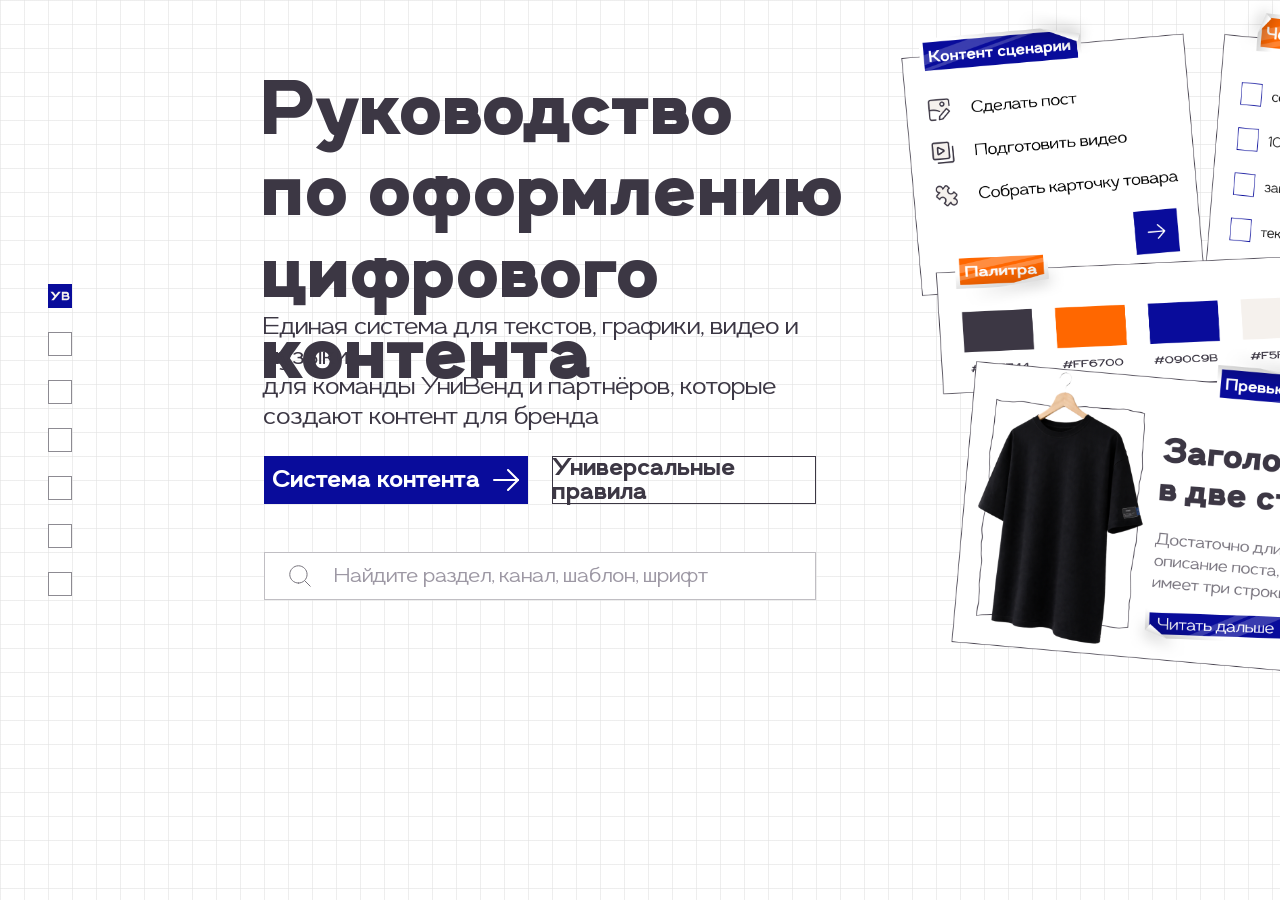
==== commit 947331b1: "Update content pages and mobile hero" ====
--- a/index.html
+++ b/index.html
@@ -1,2079 +1,83 @@
-<!DOCTYPE html>
-<html lang="ru" class="smart-collisions-ready" style=""><head>
+<!doctype html>
+<html lang="ru">
+<head>
   <meta charset="utf-8">
   <meta name="viewport" content="width=device-width, initial-scale=1">
-  <title>Визуальный блок</title>
+  <title>Руководство по оформлению цифрового контента</title>
   <link rel="stylesheet" href="hero.css">
-  <link rel="stylesheet" href="visual.css">
-  <link rel="stylesheet" href="sliders.css">
-  <script src="smart-collisions.js" data-smart-collisions-runtime="true" defer=""></script>
-  <script src="sliders.js" defer=""></script>
-<meta content="extension" property="gosuslugi.plugin.extension.content"><style data-editor-responsive="true">
-/* Editor Responsive Styles — Auto-generated */
-@media (min-width: 1600px) {
-[data-editor-id="evrd4c40a"] {
-  height: 12480px !important;
-  padding-right: 0px !important;
-  padding-left: 0px !important;
-}
-[data-editor-id="e3ku64u07"] {
-  --y: 8 !important;
-}
-[data-editor-id="ewftyrhr6"] {
-  --y: 8 !important;
-}
-[data-editor-id="emw0qlhia"] {
-  height: 26065px !important;
-}
-[data-editor-id="edmt8uacq"] {
-  width: 817px !important;
-  --x: 0 !important;
-  --y: 1 !important;
-}
-[data-editor-id="ej0beiwo5"] {
-  --x: 0 !important;
-  --y: 7 !important;
-}
-[data-editor-id="eg0mdsxq2"] {
-  --x: 0 !important;
-  --y: 9 !important;
-}
-[data-editor-id="e19daxwba"] {
-  --y: 3 !important;
-}
-[data-editor-id="eogjzxfyb"] {
-  --x: 0 !important;
-  --y: 11 !important;
-}
-[data-editor-id="eze3a9rhq"] {
-  --x: 0 !important;
-  --y: 26 !important;
-}
-[data-editor-id="e1zqjw733"] {
-  row-gap: 49px !important;
-  --x: 0 !important;
-  --y: 33 !important;
-}
-[data-editor-id="e91hvvyof"] {
-  margin-bottom: 41px !important;
-}
-[data-editor-id="eigah3imc"] {
-  margin-bottom: -6px !important;
-  font-size: 24px !important;
-}
-[data-editor-id="e4ot57vxe"] {
-  --x: 0 !important;
-  --y: 30 !important;
-}
-[data-editor-id="eoo3zo6vj"] {
-  --x: 14 !important;
-  --y: 30 !important;
-}
-[data-editor-id="e37aw19dq"] {
-  --x: 22 !important;
-  --y: 30 !important;
-}
-[data-editor-id="ecmsgmb86"] {
-  --x: 0 !important;
-  --y: 31 !important;
-}
-[data-editor-id="esttmx8t4"] {
-  --x: 6 !important;
-  --y: 31 !important;
-}
-[data-editor-id="e1tllkzxi"] {
-  --x: 14 !important;
-  --y: 31 !important;
-}
-[data-editor-id="e6sz7ax50"] {
-  --x: 22 !important;
-  --y: 31 !important;
-}
-[data-editor-id="e4hubqvsa"] {
-  --x: 28 !important;
-  --y: 31 !important;
-}
-[data-editor-id="e1bwpt510"] {
-  --x: 34 !important;
-  --y: 31 !important;
-}
-[data-editor-id="e2jl88gju"] {
-  --x: 0 !important;
-  --y: 39 !important;
-}
-[data-editor-id="e150typo1"] {
-  --x: 0 !important;
-  --y: 40 !important;
-}
-[data-editor-id="ex41jacl3"] {
-  --x: 6 !important;
-  --y: 40 !important;
-}
-[data-editor-id="e9yualv0q"] {
-  --x: 14 !important;
-  --y: 40 !important;
-}
-[data-editor-id="ew8u94itd"] {
-  --x: 20 !important;
-  --y: 40 !important;
-}
-[data-editor-id="em8bs2697"] {
-  --x: 28 !important;
-  --y: 40 !important;
-}
-[data-editor-id="ep0xbws6a"] {
-  --x: 34 !important;
-  --y: 40 !important;
-}
-[data-editor-id="eftbmx0th"] {
-  --x: 40 !important;
-  --y: 40 !important;
-}
-[data-editor-id="e6kkdokrv"] {
-  --x: 0 !important;
-  --y: 48 !important;
-}
-[data-editor-id="eyjgyndha"] {
-  --x: 6 !important;
-  --y: 48 !important;
-}
-[data-editor-id="enoas98ol"] {
-  --x: 14 !important;
-  --y: 48 !important;
-}
-[data-editor-id="epmker3oi"] {
-  --x: 20 !important;
-  --y: 48 !important;
-}
-[data-editor-id="evchmpkn5"] {
-  --x: 28 !important;
-  --y: 48 !important;
-}
-[data-editor-id="ekp2c5dkf"] {
-  --x: 34 !important;
-  --y: 48 !important;
-}
-[data-editor-id="ec1fzhrc6"] {
-  --x: 40 !important;
-  --y: 48 !important;
-}
-[data-editor-id="etc2weoc0"] {
-  --x: 0 !important;
-  --y: 56 !important;
-}
-[data-editor-id="execy0c7t"] {
-  --x: 0 !important;
-  --y: 57 !important;
-}
-[data-editor-id="ezw4z6o6z"] {
-  --x: 6 !important;
-  --y: 57 !important;
-}
-[data-editor-id="ec22x97dt"] {
-  width: 160px !important;
-  --x: 14 !important;
-  --y: 57 !important;
-}
-[data-editor-id="ecwbrijol"] {
-  width: 160px !important;
-  --x: 20 !important;
-  --y: 57 !important;
-}
-[data-editor-id="et2yzcdqm"] {
-  --x: 28 !important;
-  --y: 57 !important;
-}
-[data-editor-id="e2nijhq1c"] {
-  --x: 34 !important;
-  --y: 57 !important;
-}
-[data-editor-id="ewpzvc08r"] {
-  --x: 40 !important;
-  --y: 57 !important;
-}
-[data-editor-id="ejy7x33v6"] {
-  --x: 0 !important;
-  --y: 65 !important;
-}
-[data-editor-id="ek9mfpe5k"] {
-  --x: 6 !important;
-  --y: 65 !important;
-}
-[data-editor-id="epixykvuq"] {
-  width: 160px !important;
-  --x: 14 !important;
-  --y: 65 !important;
-}
-[data-editor-id="emusnlpzi"] {
-  width: 160px !important;
-  --x: 20 !important;
-  --y: 65 !important;
-}
-[data-editor-id="ek79oajwh"] {
-  --x: 28 !important;
-  --y: 65 !important;
-}
-[data-editor-id="e2dqtb2i7"] {
-  --x: 34 !important;
-  --y: 65 !important;
-}
-[data-editor-id="et102gzvr"] {
-  --x: 40 !important;
-  --y: 65 !important;
-}
-[data-editor-id="epwelcru9"] {
-  --x: 0 !important;
-  --y: 51 !important;
-}
-[data-editor-id="ettlioqpl"] {
-  width: 1509.7142857142856px !important;
-  justify-content: space-between !important;
-  align-content: normal !important;
-  row-gap: 32px !important;
-  column-gap: 32px !important;
-  --x: 0 !important;
-  --y: 52 !important;
-}
-[data-editor-id="ebbx85eh2"] {
-  --x: 0 !important;
-  --y: 92 !important;
-}
-[data-editor-id="en543960h"] {
-  --x: 0 !important;
-  --y: 95 !important;
-}
-[data-editor-id="e0omawlap"] {
-  --x: 0 !important;
-  --y: 97 !important;
-}
-[data-editor-id="ew878lw5y"] {
-  --x: 0 !important;
-  --y: 118 !important;
-}
-[data-editor-id="ex3kc6mqz"] {
-  --x: 0 !important;
-  --y: 120 !important;
-}
-[data-editor-id="e696wqjvp"] {
-  --x: 0 !important;
-  --y: 105 !important;
-}
-[data-editor-id="e708ohugo"] {
-  --x: 0 !important;
-  --y: 107 !important;
-}
-[data-editor-id="etltz6bs2"] {
-  --x: 0 !important;
-  --y: 170 !important;
-}
-[data-editor-id="egi2g0zjx"] {
-  --x: 0 !important;
-  --y: 172 !important;
-}
-[data-editor-id="ewciik0c3"] {
-  --x: 6 !important;
-  --y: 395 !important;
-}
-[data-editor-id="en12jcbfi"] {
-  --x: 0 !important;
-  --y: 378 !important;
-}
-[data-editor-id="eztfljtgg"] {
-  --x: 3 !important;
-  --y: 483 !important;
-}
-[data-editor-id="er23arzgn"] {
-  --x: 3 !important;
-  --y: 487 !important;
-}
-[data-editor-id="eynal9bbv"] {
-  --x: 3 !important;
-  --y: 489 !important;
-}
-[data-editor-id="eawkksut3"] {
-  --x: 7 !important;
-  --y: 500 !important;
-}
-[data-editor-id="errlkfhsg"] {
-  --x: 7 !important;
-  --y: 502 !important;
-}
-[data-editor-id="ep9zr8kiv"] {
-  --x: 7 !important;
-  --y: 506 !important;
-}
-[data-editor-id="eqz2xhzsp"] {
-  --x: 7 !important;
-  --y: 530 !important;
-}
-[data-editor-id="enpe5eny0"] {
-  --x: 7 !important;
-  --y: 532 !important;
-}
-[data-editor-id="esuu2q9aa"] {
-  --x: 13 !important;
-  --y: 542 !important;
-}
-[data-editor-id="e7zx92xt8"] {
-  --x: 0 !important;
-  --y: 281 !important;
-}
-[data-editor-id="eq4cznzch"] {
-  --x: 0 !important;
-  --y: 283 !important;
-}
-[data-editor-id="eqj7lpn12"] {
-  --x: 0 !important;
-  --y: 312 !important;
-}
-[data-editor-id="eq0xupwns"] {
-  --x: 0 !important;
-  --y: 316 !important;
-}
-[data-editor-id="eaenvsr3d"] {
-  --x: 0 !important;
-  --y: 319 !important;
-}
-[data-editor-id="ekxeka5uq"] {
-  --x: 0 !important;
-  --y: 336 !important;
-}
-[data-editor-id="eywscfsnz"] {
-  --x: 0 !important;
-  --y: 342 !important;
-}
-[data-editor-id="eey2nhzoa"] {
-  --x: 0 !important;
-  --y: 344 !important;
-}
-[data-editor-id="epm6bxhph"] {
-  --x: 0 !important;
-  --y: 368 !important;
-}
-[data-editor-id="eh454ak6z"] {
-  --x: 0 !important;
-  --y: 372 !important;
-}
-[data-editor-id="e1hhcplwm"] {
-  --x: 0 !important;
-  --y: 374 !important;
-}
-}
-@media (min-width: 1440px) and (max-width: 1599px) {
-[data-editor-id="evrd4c40a"] {
-  height: 12480px !important;
-  padding-right: 0px !important;
-  padding-left: 0px !important;
-}
-[data-editor-id="emw0qlhia"] {
-  width: 1153px !important;
-  max-width: 1153px !important;
-}
-[data-editor-id="edmt8uacq"] {
-  width: 533.234px !important;
-  --x: 0 !important;
-  --y: 3 !important;
-}
-[data-editor-id="ej0beiwo5"] {
-  --x: 0 !important;
-  --y: 7 !important;
-}
-[data-editor-id="eg0mdsxq2"] {
-  --y: 9 !important;
-}
-[data-editor-id="eogjzxfyb"] {
-  --x: 0 !important;
-  --y: 11 !important;
-}
-[data-editor-id="eze3a9rhq"] {
-  --x: 0 !important;
-  --y: 27 !important;
-}
-[data-editor-id="e1zqjw733"] {
-  row-gap: 48px !important;
-  --x: 0 !important;
-  --y: 30 !important;
-}
-[data-editor-id="e91hvvyof"] {
-  margin-bottom: 32px !important;
-}
-[data-editor-id="eigah3imc"] {
-  margin-bottom: 0px !important;
-  font-size: 16px !important;
-}
-[data-editor-id="ec22x97dt"] {
-  width: 320px !important;
-}
-[data-editor-id="ecwbrijol"] {
-  width: 352px !important;
-  --x: 25 !important;
-  --y: 57 !important;
-}
-[data-editor-id="et2yzcdqm"] {
-  --x: 18 !important;
-  --y: 70 !important;
-}
-[data-editor-id="e2nijhq1c"] {
-  --x: 24 !important;
-  --y: 70 !important;
-}
-[data-editor-id="ewpzvc08r"] {
-  --x: 30 !important;
-  --y: 70 !important;
-}
-[data-editor-id="ejy7x33v6"] {
-  --x: 0 !important;
-  --y: 63 !important;
-}
-[data-editor-id="ek9mfpe5k"] {
-  --x: 6 !important;
-  --y: 63 !important;
-}
-[data-editor-id="epixykvuq"] {
-  width: 256px !important;
-  --x: 28 !important;
-  --y: 63 !important;
-}
-[data-editor-id="emusnlpzi"] {
-  width: 416px !important;
-  --x: 14 !important;
-  --y: 63 !important;
-}
-[data-editor-id="ek79oajwh"] {
-  --x: 0 !important;
-  --y: 72 !important;
-}
-[data-editor-id="e2dqtb2i7"] {
-  --x: 6 !important;
-  --y: 72 !important;
-}
-[data-editor-id="et102gzvr"] {
-  --x: 12 !important;
-  --y: 72 !important;
-}
-[data-editor-id="epwelcru9"] {
-  --x: 0 !important;
-  --y: 45 !important;
-}
-[data-editor-id="ettlioqpl"] {
-  width: 1126px !important;
-  --x: 0 !important;
-  --y: 46 !important;
-}
-[data-editor-id="e696wqjvp"] {
-  --x: 0 !important;
-  --y: 146 !important;
-}
-[data-editor-id="e708ohugo"] {
-  --x: 0 !important;
-  --y: 147 !important;
-}
-[data-editor-id="ewciik0c3"] {
-  --x: 0 !important;
-  --y: 192 !important;
-}
-[data-editor-id="en12jcbfi"] {
-  --x: 0 !important;
-  --y: 194 !important;
-}
-[data-editor-id="eztfljtgg"] {
-  --x: 0 !important;
-  --y: 222 !important;
-}
-[data-editor-id="er23arzgn"] {
-  --x: 0 !important;
-  --y: 226 !important;
-}
-[data-editor-id="eynal9bbv"] {
-  --x: 0 !important;
-  --y: 228 !important;
-}
-[data-editor-id="eawkksut3"] {
-  --x: 0 !important;
-  --y: 235 !important;
-}
-[data-editor-id="errlkfhsg"] {
-  --x: 0 !important;
-  --y: 237 !important;
-}
-[data-editor-id="ep9zr8kiv"] {
-  --x: 0 !important;
-  --y: 239 !important;
-}
-[data-editor-id="eqz2xhzsp"] {
-  --x: 0 !important;
-  --y: 265 !important;
-}
-[data-editor-id="enpe5eny0"] {
-  --x: 0 !important;
-  --y: 267 !important;
-}
-[data-editor-id="esuu2q9aa"] {
-  --x: 0 !important;
-  --y: 276 !important;
-}
-}
-@media (min-width: 1194px) and (max-width: 1439px) {
-[data-editor-id="evrd4c40a"] {
-  height: 9360px !important;
-  padding-right: 0px !important;
-  padding-left: 0px !important;
-}
-[data-editor-id="emw0qlhia"] {
-  width: 1106px !important;
-  max-width: 1106px !important;
-}
-[data-editor-id="edmt8uacq"] {
-  width: 399.938px !important;
-  --x: 0 !important;
-  --y: 3 !important;
-}
-[data-editor-id="ej0beiwo5"] {
-  --x: 0 !important;
-  --y: 7 !important;
-}
-[data-editor-id="eg0mdsxq2"] {
-  --y: 9 !important;
-}
-[data-editor-id="eogjzxfyb"] {
-  --x: 0 !important;
-  --y: 11 !important;
-}
-[data-editor-id="eze3a9rhq"] {
-  --x: 0 !important;
-  --y: 22 !important;
-}
-[data-editor-id="e1zqjw733"] {
-  row-gap: 36px !important;
-  --x: 0 !important;
-  --y: 30 !important;
-}
-[data-editor-id="e91hvvyof"] {
-  margin-bottom: 24px !important;
-}
-[data-editor-id="eigah3imc"] {
-  margin-bottom: 0px !important;
-  font-size: 16px !important;
-}
-[data-editor-id="ec22x97dt"] {
-  width: 120px !important;
-}
-[data-editor-id="ecwbrijol"] {
-  width: 120px !important;
-  --x: 20 !important;
-  --y: 57 !important;
-}
-[data-editor-id="et2yzcdqm"] {
-  --x: 28 !important;
-  --y: 57 !important;
-}
-[data-editor-id="e2nijhq1c"] {
-  --x: 34 !important;
-  --y: 57 !important;
-}
-[data-editor-id="ewpzvc08r"] {
-  --x: 40 !important;
-  --y: 57 !important;
-}
-[data-editor-id="ejy7x33v6"] {
-  --x: 0 !important;
-  --y: 65 !important;
-}
-[data-editor-id="ek9mfpe5k"] {
-  --x: 6 !important;
-  --y: 65 !important;
-}
-[data-editor-id="epixykvuq"] {
-  width: 120px !important;
-  --x: 14 !important;
-  --y: 65 !important;
-}
-[data-editor-id="emusnlpzi"] {
-  width: 120px !important;
-  --x: 20 !important;
-  --y: 65 !important;
-}
-[data-editor-id="ek79oajwh"] {
-  --x: 28 !important;
-  --y: 65 !important;
-}
-[data-editor-id="e2dqtb2i7"] {
-  --x: 34 !important;
-  --y: 65 !important;
-}
-[data-editor-id="et102gzvr"] {
-  --x: 40 !important;
-  --y: 65 !important;
-}
-[data-editor-id="epwelcru9"] {
-  --x: 0 !important;
-  --y: 51 !important;
-}
-[data-editor-id="ettlioqpl"] {
-  width: 1509.7px !important;
-  --x: 0 !important;
-  --y: 52 !important;
-}
-[data-editor-id="e696wqjvp"] {
-  --x: 0 !important;
-  --y: 145 !important;
-}
-[data-editor-id="e708ohugo"] {
-  --x: 0 !important;
-  --y: 147 !important;
-}
-[data-editor-id="ewciik0c3"] {
-  --x: 0 !important;
-  --y: 192 !important;
-}
-[data-editor-id="en12jcbfi"] {
-  --x: 0 !important;
-  --y: 194 !important;
-}
-[data-editor-id="eztfljtgg"] {
-  --x: 0 !important;
-  --y: 222 !important;
-}
-[data-editor-id="er23arzgn"] {
-  --x: 0 !important;
-  --y: 226 !important;
-}
-[data-editor-id="eynal9bbv"] {
-  --x: 0 !important;
-  --y: 228 !important;
-}
-[data-editor-id="eawkksut3"] {
-  --x: 0 !important;
-  --y: 235 !important;
-}
-[data-editor-id="errlkfhsg"] {
-  --x: 0 !important;
-  --y: 237 !important;
-}
-[data-editor-id="ep9zr8kiv"] {
-  --x: 0 !important;
-  --y: 239 !important;
-}
-[data-editor-id="eqz2xhzsp"] {
-  --x: 0 !important;
-  --y: 265 !important;
-}
-[data-editor-id="enpe5eny0"] {
-  --x: 0 !important;
-  --y: 267 !important;
-}
-[data-editor-id="esuu2q9aa"] {
-  --x: 0 !important;
-  --y: 276 !important;
-}
-}
-@media (min-width: 834px) and (max-width: 1193px) {
-[data-editor-id="evrd4c40a"] {
-  height: 9360px !important;
-  padding-right: 0px !important;
-  padding-left: 0px !important;
-}
-[data-editor-id="edmt8uacq"] {
-  width: 333px !important;
-  --x: 0 !important;
-  --y: 3 !important;
-}
-[data-editor-id="ej0beiwo5"] {
-  --x: 0 !important;
-  --y: 7 !important;
-}
-[data-editor-id="eg0mdsxq2"] {
-  --y: 9 !important;
-}
-[data-editor-id="eogjzxfyb"] {
-  --x: 0 !important;
-  --y: 11 !important;
-}
-[data-editor-id="eze3a9rhq"] {
-  --x: 0 !important;
-  --y: 27 !important;
-}
-[data-editor-id="e1zqjw733"] {
-  row-gap: 36px !important;
-  --x: 0 !important;
-  --y: 30 !important;
-}
-[data-editor-id="e91hvvyof"] {
-  margin-bottom: 24px !important;
-}
-[data-editor-id="eigah3imc"] {
-  margin-bottom: 0px !important;
-  font-size: 16px !important;
-}
-[data-editor-id="ec22x97dt"] {
-  width: 120px !important;
-}
-[data-editor-id="ecwbrijol"] {
-  width: 120px !important;
-  --x: 20 !important;
-  --y: 57 !important;
-}
-[data-editor-id="et2yzcdqm"] {
-  --x: 28 !important;
-  --y: 57 !important;
-}
-[data-editor-id="e2nijhq1c"] {
-  --x: 34 !important;
-  --y: 57 !important;
-}
-[data-editor-id="ewpzvc08r"] {
-  --x: 40 !important;
-  --y: 57 !important;
-}
-[data-editor-id="ejy7x33v6"] {
-  --x: 0 !important;
-  --y: 65 !important;
-}
-[data-editor-id="ek9mfpe5k"] {
-  --x: 6 !important;
-  --y: 65 !important;
-}
-[data-editor-id="epixykvuq"] {
-  width: 120px !important;
-  --x: 14 !important;
-  --y: 65 !important;
-}
-[data-editor-id="emusnlpzi"] {
-  width: 120px !important;
-  --x: 20 !important;
-  --y: 65 !important;
-}
-[data-editor-id="ek79oajwh"] {
-  --x: 28 !important;
-  --y: 65 !important;
-}
-[data-editor-id="e2dqtb2i7"] {
-  --x: 34 !important;
-  --y: 65 !important;
-}
-[data-editor-id="et102gzvr"] {
-  --x: 40 !important;
-  --y: 65 !important;
-}
-[data-editor-id="epwelcru9"] {
-  --x: 0 !important;
-  --y: 73 !important;
-}
-[data-editor-id="ettlioqpl"] {
-  width: 1509.7px !important;
-  --x: 0 !important;
-  --y: 74 !important;
-}
-[data-editor-id="e696wqjvp"] {
-  --x: 0 !important;
-  --y: 145 !important;
-}
-[data-editor-id="e708ohugo"] {
-  --x: 0 !important;
-  --y: 147 !important;
-}
-[data-editor-id="ewciik0c3"] {
-  --x: 0 !important;
-  --y: 192 !important;
-}
-[data-editor-id="en12jcbfi"] {
-  --x: 0 !important;
-  --y: 194 !important;
-}
-[data-editor-id="eztfljtgg"] {
-  --x: 0 !important;
-  --y: 222 !important;
-}
-[data-editor-id="er23arzgn"] {
-  --x: 0 !important;
-  --y: 226 !important;
-}
-[data-editor-id="eynal9bbv"] {
-  --x: 0 !important;
-  --y: 228 !important;
-}
-[data-editor-id="eawkksut3"] {
-  --x: 0 !important;
-  --y: 235 !important;
-}
-[data-editor-id="errlkfhsg"] {
-  --x: 0 !important;
-  --y: 237 !important;
-}
-[data-editor-id="ep9zr8kiv"] {
-  --x: 0 !important;
-  --y: 239 !important;
-}
-[data-editor-id="eqz2xhzsp"] {
-  --x: 0 !important;
-  --y: 265 !important;
-}
-[data-editor-id="enpe5eny0"] {
-  --x: 0 !important;
-  --y: 267 !important;
-}
-[data-editor-id="esuu2q9aa"] {
-  --x: 0 !important;
-  --y: 276 !important;
-}
-}
-@media (max-width: 833px) {
-[data-editor-id="evrd4c40a"] {
-  height: 1863px !important;
-  padding-right: 11px !important;
-  padding-left: 11px !important;
-}
-[data-editor-id="emw0qlhia"] {
-  width: 359px !important;
-}
-[data-editor-id="edmt8uacq"] {
-  width: 368px !important;
-  --x: 0 !important;
-  --y: 3 !important;
-}
-[data-editor-id="ej0beiwo5"] {
-  --x: 0 !important;
-  --y: 12 !important;
-}
-[data-editor-id="eg0mdsxq2"] {
-  --y: 13 !important;
-}
-[data-editor-id="eogjzxfyb"] {
-  --x: 0 !important;
-  --y: 20 !important;
-}
-[data-editor-id="eze3a9rhq"] {
-  --x: 1 !important;
-  --y: 22 !important;
-}
-[data-editor-id="e1zqjw733"] {
-  row-gap: 16px !important;
-  --x: 1 !important;
-  --y: 33 !important;
-}
-[data-editor-id="e91hvvyof"] {
-  margin-bottom: 8px !important;
-}
-[data-editor-id="eigah3imc"] {
-  margin-bottom: 0px !important;
-  font-size: 14px !important;
-}
-[data-editor-id="ec22x97dt"] {
-  width: 1144.8px !important;
-}
-[data-editor-id="ecwbrijol"] {
-  width: 1144.8px !important;
-  --x: 20 !important;
-  --y: 57 !important;
-}
-[data-editor-id="et2yzcdqm"] {
-  --x: 28 !important;
-  --y: 57 !important;
-}
-[data-editor-id="e2nijhq1c"] {
-  --x: 34 !important;
-  --y: 57 !important;
-}
-[data-editor-id="ewpzvc08r"] {
-  --x: 40 !important;
-  --y: 57 !important;
-}
-[data-editor-id="ejy7x33v6"] {
-  --x: 0 !important;
-  --y: 65 !important;
-}
-[data-editor-id="ek9mfpe5k"] {
-  --x: 6 !important;
-  --y: 65 !important;
-}
-[data-editor-id="epixykvuq"] {
-  width: 1144.8px !important;
-  --x: 14 !important;
-  --y: 65 !important;
-}
-[data-editor-id="emusnlpzi"] {
-  width: 1153px !important;
-  --x: 20 !important;
-  --y: 65 !important;
-}
-[data-editor-id="ek79oajwh"] {
-  --x: 28 !important;
-  --y: 65 !important;
-}
-[data-editor-id="e2dqtb2i7"] {
-  --x: 34 !important;
-  --y: 65 !important;
-}
-[data-editor-id="et102gzvr"] {
-  --x: 40 !important;
-  --y: 65 !important;
-}
-[data-editor-id="epwelcru9"] {
-  --x: 0 !important;
-  --y: 73 !important;
-}
-[data-editor-id="ettlioqpl"] {
-  width: 1153px !important;
-  --x: 15 !important;
-  --y: 62 !important;
-}
-[data-editor-id="e696wqjvp"] {
-  --x: 0 !important;
-  --y: 145 !important;
-}
-[data-editor-id="e708ohugo"] {
-  --x: 0 !important;
-  --y: 147 !important;
-}
-[data-editor-id="ewciik0c3"] {
-  --x: 0 !important;
-  --y: 192 !important;
-}
-[data-editor-id="en12jcbfi"] {
-  --x: 0 !important;
-  --y: 194 !important;
-}
-[data-editor-id="eztfljtgg"] {
-  --x: 0 !important;
-  --y: 222 !important;
-}
-[data-editor-id="er23arzgn"] {
-  --x: 0 !important;
-  --y: 226 !important;
-}
-[data-editor-id="eynal9bbv"] {
-  --x: 0 !important;
-  --y: 228 !important;
-}
-[data-editor-id="eawkksut3"] {
-  --x: 0 !important;
-  --y: 235 !important;
-}
-[data-editor-id="errlkfhsg"] {
-  --x: 0 !important;
-  --y: 237 !important;
-}
-[data-editor-id="ep9zr8kiv"] {
-  --x: 0 !important;
-  --y: 239 !important;
-}
-[data-editor-id="eqz2xhzsp"] {
-  --x: 0 !important;
-  --y: 265 !important;
-}
-[data-editor-id="enpe5eny0"] {
-  --x: 0 !important;
-  --y: 267 !important;
-}
-[data-editor-id="esuu2q9aa"] {
-  --x: 0 !important;
-  --y: 276 !important;
-}
-}
-</style></head>
-
-<body style="padding-top: 0px !important; overflow-x: hidden !important;" class=""><div id="grid-32-underlay" style="display: block !important; height: 26590px;"></div>
-  <button class="visual-section__burger" id="visual-burger" type="button" aria-label="Открыть меню" aria-expanded="false" aria-controls="visual-nav">
+</head>
+<body>
+  <button class="visual-section__burger" id="page-burger" type="button" aria-label="Открыть меню" aria-expanded="false" aria-controls="page-nav">
     <span></span><span></span><span></span>
   </button>
+
   <div id="allrecords" class="site-page">
-    <main class="visual-section" aria-label="Визуальный блок" style="--editor-base-padding-right: __empty__; --editor-padding-right-desktop: 0px; --editor-padding-right-laptop: 0px; --editor-padding-right-tablet-l: 0px; --editor-padding-right-tablet-p: 0px; --editor-padding-right-mobile: 11px; padding-right: 0px; --editor-base-padding-left: __empty__; --editor-padding-left-desktop: 0px; --editor-padding-left-laptop: 0px; --editor-padding-left-tablet-l: 0px; --editor-padding-left-tablet-p: 0px; --editor-padding-left-mobile: 11px; padding-left: 0px; --editor-base-height: __empty__; --editor-height-desktop: 12480px; --editor-height-laptop: 12480px; --editor-height-tablet-l: 9360px; --editor-height-tablet-p: 9360px; --editor-height-mobile: 1863px; height: 12480px;" data-editor-id="evrd4c40a">
-      <nav class="visual-section__nav" id="visual-nav" aria-label="Навигация визуального блока">
-        <ul class="hero__ticks visual-section__dots snap" style="--y: 8; --editor---y-desktop: 8;" data-editor-id="e3ku64u07">
-          <li>
-            <a class="hero__nav-dot" href="index.html">
+    <main class="hero" id="content-system" aria-label="Первый экран">
+      <nav class="hero__nav" id="page-nav" aria-label="Навигация">
+        <ul class="hero__ticks snap">
+          <li>
+            <a class="hero__nav-dot hero__nav-dot--home is-active" href="index.html" aria-current="page">
+              <img class="hero__nav-logo" src="logoty%5Be.svg" alt="">
               <span class="hero__tooltip">Главная</span>
             </a>
           </li>
           <li>
-            <a class="hero__nav-dot" href="#strategy">
-              <span class="hero__tooltip">Стратегия</span>
-            </a>
-          </li>
-          <li>
-            <a class="hero__nav-dot is-active" href="visual.html" aria-current="page">
-              <span class="hero__tooltip">Визуальный блок</span>
-            </a>
-          </li>
-          <li>
-            <a class="hero__nav-dot" href="#channels">
-              <span class="hero__tooltip">Каналы</span>
-            </a>
-          </li>
-          <li>
-            <a class="hero__nav-dot" href="#processes">
-              <span class="hero__tooltip">Процессы</span>
-            </a>
-          </li>
-          <li>
-            <a class="hero__nav-dot" href="#materials">
-              <span class="hero__tooltip">Материалы</span>
-            </a>
-          </li>
-        </ul>
-
-        <ul class="visual-section__subnav snap" style="--y: 8; --editor---y-desktop: 8;" data-editor-id="ewftyrhr6">
-          <li class="is-current" data-target="section-logo">Логотип</li>
-          <li data-target="section-colors" class="">Цвета</li>
-          <li data-target="section-typography" class="">Типографика</li>
-          <li data-target="section-graphics">Графические <br> элементы</li>
-          <li data-target="section-photo">Фотоконтент</li>
-          <li data-target="section-3d">3Д-контент</li>
+            <a class="hero__nav-dot" href="system.html">
+              <span class="hero__tooltip">Система контента</span>
+            </a>
+          </li>
+          <li>
+            <a class="hero__nav-dot" href="types.html">
+              <span class="hero__tooltip">Типы контента</span>
+            </a>
+          </li>
+          <li>
+            <a class="hero__nav-dot" href="visual.html">
+              <span class="hero__tooltip">Графический контент</span>
+            </a>
+          </li>
+          <li>
+            <a class="hero__nav-dot" href="video.html">
+              <span class="hero__tooltip">Видео-контент</span>
+            </a>
+          </li>
+          <li>
+            <a class="hero__nav-dot" href="music.html">
+              <span class="hero__tooltip">Музыкальный контент</span>
+            </a>
+          </li>
+          <li>
+            <a class="hero__nav-dot" href="rules.html">
+              <span class="hero__tooltip">Универсальные правила</span>
+            </a>
+          </li>
         </ul>
       </nav>
 
-      <section class="visual-section__work" aria-label="Рабочая зона" style="--editor-base-width: 1144.8px; --editor-width-laptop: 1153px; --editor-base-max-width: 1144.8px; --editor-max-width-laptop: 1153px; --editor-width-tablet-l: 1106px; --editor-max-width-tablet-l: 1106px; --editor-width-mobile: 359px; --editor-base-height: 12480px; --editor-height-desktop: 26065px;" data-editor-id="emw0qlhia">
-        <h1 class="visual-section__title snap reveal is-visible" style="--x: 0; --y: 1; transform: matrix(1, 0, 0, 1, 0, 0); --editor---x-desktop: 0; --editor---y-desktop: 1; --editor-base-width: __empty__; --editor-width-desktop: 817px; --editor-width-laptop: 533.234px; --editor-width-tablet-l: 399.938px; --editor-width-tablet-p: 333px; --editor-width-mobile: 368px; width: 817px; translate: 0px 64px; --editor-base---x: 0; --editor---x-laptop: 0; --editor---x-tablet-l: 0; --editor---x-tablet-p: 0; --editor---x-mobile: 0; --editor-base---y: 3; --editor---y-laptop: 3; --editor---y-tablet-l: 3; --editor---y-tablet-p: 3; --editor---y-mobile: 3;" data-editor-id="edmt8uacq">Визуальный блок</h1>
-
-        <h2 id="section-logo" class="visual-section__subtitle snap reveal is-visible" style="--x: 0; --y: 7; --editor---x-desktop: 0; --editor---y-desktop: 7; transform: matrix(1, 0, 0, 1, 0, 0); translate: 0px 48px; --editor-base---y: 7; --editor---y-laptop: 7; --editor---y-tablet-l: 7; --editor---y-tablet-p: 7; --editor---y-mobile: 12; --editor-base---x: 0; --editor---x-laptop: 0; --editor---x-tablet-l: 0; --editor---x-tablet-p: 0; --editor---x-mobile: 0;" data-editor-id="ej0beiwo5">Логотип</h2>
-
-        <p class="visual-section__lead snap reveal is-visible" style="--x: 0; --y: 9; --editor---x-desktop: 0; --editor---y-desktop: 9; translate: 0px 64px; --editor-base---y: 9; --editor---y-laptop: 9; --editor---y-tablet-l: 9; --editor---y-tablet-p: 9; --editor---y-mobile: 13;" data-editor-id="eg0mdsxq2">В процессе создания были перестроены все буквы для формирования более узнаваемого и цельного визуального образа.</p>
-
-        <label class="hero__search visual-section__search snap reveal is-visible" style="--y: 3; --editor---y-desktop: 3;" data-editor-id="e19daxwba">
+      <section class="hero__work" aria-label="Рабочая зона">
+        <h1 class="hero__title snap" style="--x: 0; --y: 3;">Руководство<br>по оформлению<br>цифрового<br>контента</h1>
+
+        <p class="hero__lead snap snap-bottom" style="--x: 0; --y: 17;">Единая система для текстов, графики, видео и музыки<br>для команды УниВенд и партнёров, которые создают контент для бренда</p>
+
+        <div class="hero__button-row snap" style="--x: 0; --y: 19;">
+          <a class="hero__button hero__button--primary" href="system.html">Система контента<span class="hero__button-arrow" aria-hidden="true"></span></a>
+          <a class="hero__button" href="rules.html">Универсальные правила</a>
+        </div>
+
+        <label class="hero__search visual-section__search snap" style="--x: 0; --y: 23;">
           <img class="hero__search-icon" src="heropage/img/sertch.svg" alt="" aria-hidden="true">
           <input type="search" placeholder="Найдите раздел, канал, шаблон, шрифт">
         </label>
-
-        <div class="visual-section__text-demo snap reveal is-visible" style="--x: 0; --y: 11; --editor---x-desktop: 0; --editor---y-desktop: 11; translate: 0px 32px; --editor-base---y: 11; --editor---y-laptop: 11; --editor---y-tablet-l: 11; --editor---y-tablet-p: 11; --editor---y-mobile: 20; --editor-base---x: 0; --editor---x-laptop: 0; --editor---x-tablet-l: 0; --editor---x-tablet-p: 0; --editor---x-mobile: 0;" data-editor-id="eogjzxfyb">
-          <div class="visual-section__text-stage">
-            <img class="visual-section__grid-image" src="visual/img/setka.svg" alt="" aria-hidden="true">
-            <img class="visual-section__text-image" src="visual/img/text.svg" alt="УниВенд. Твой мерч - автоматом">
-          </div>
-          <button class="visual-section__eye-button" type="button" aria-label="Показать сетку" aria-pressed="false">
-            <img src="visual/img/eyes.svg" alt="" aria-hidden="true">
-          </button>
-        </div>
-
-        <h2 id="section-colors" class="visual-section__block-title snap reveal is-visible" style="--x: 0; --y: 26; --editor---x-desktop: 0; --editor---y-desktop: 26; transform: matrix(1, 0, 0, 1, 0, 0); translate: 0px 128px; --editor-base---x: 0; --editor---x-laptop: 0; --editor---x-tablet-l: 0; --editor---x-tablet-p: 0; --editor---x-mobile: 1; --editor-base---y: 27; --editor---y-laptop: 27; --editor---y-tablet-l: 22; --editor---y-tablet-p: 27; --editor---y-mobile: 22;" data-editor-id="eze3a9rhq">Цвета</h2>
-
-        <section class="palette-system snap reveal is-visible" style="--x: 0; --y: 33; --editor---x-desktop: 0; --editor---y-desktop: 33; --editor-base---x: 0; --editor---x-laptop: 0; --editor---x-tablet-l: 0; --editor---x-tablet-p: 0; --editor---x-mobile: 1; --editor-base---y: 30; --editor---y-laptop: 30; --editor---y-tablet-l: 30; --editor---y-tablet-p: 30; --editor---y-mobile: 33; --editor-base-row-gap: __empty__; --editor-row-gap-desktop: 49px; --editor-row-gap-laptop: 48px; --editor-row-gap-tablet-l: 36px; --editor-row-gap-tablet-p: 36px; --editor-row-gap-mobile: 16px; row-gap: 49px; box-sizing: border-box; min-width: 0px; width: 100%; flex-flow: wrap; align-items: flex-start; justify-content: flex-start;" aria-label="Группы цветов" data-editor-id="e1zqjw733">
-          <div class="palette-system__tabs" role="tablist" aria-label="Разделы палитры" data-editor-id="ed91t1dka" style="position: relative;">
-            <button class="hero__button hero__button--primary palette-system__tab is-active" type="button" role="tab" aria-selected="true" aria-controls="palette-primary" data-palette-tab="palette-primary">Основные</button>
-            <button class="hero__button palette-system__tab" type="button" role="tab" aria-selected="false" aria-controls="palette-extra" data-palette-tab="palette-extra">Дополнительные</button>
-            <button class="hero__button palette-system__tab" type="button" role="tab" aria-selected="false" aria-controls="palette-neutral" data-palette-tab="palette-neutral">Нейтральные цвета</button>
-            <button class="hero__button palette-system__tab" type="button" role="tab" aria-selected="false" aria-controls="palette-physical" data-palette-tab="palette-physical">Физические носители</button>
-            <button class="hero__button palette-system__tab" type="button" role="tab" aria-selected="false" aria-controls="palette-digital" data-palette-tab="palette-digital">Цифровой контент</button>
-          </div>
-
-          <div class="palette-system__panels">
-            <section class="palette-system__panel is-active" id="palette-primary" role="tabpanel">
-              <h3 class="palette-system__title" style="--editor-base-margin-bottom: __empty__; --editor-margin-bottom-desktop: 41px; --editor-margin-bottom-laptop: 32px; --editor-margin-bottom-tablet-l: 24px; --editor-margin-bottom-tablet-p: 24px; --editor-margin-bottom-mobile: 8px; margin-bottom: 41px;" data-editor-id="e91hvvyof">Основные</h3>
-              <div class="palette-system__viewport">
-                <div class="palette-system__track" style="transform: translateX(0%);">
-                  <article class="palette-combo" aria-label="Основные цвета"><span class="palette-combo__title" style="--editor-base-margin-bottom: __empty__; --editor-margin-bottom-desktop: -6px; --editor-margin-bottom-laptop: 0px; --editor-margin-bottom-tablet-l: 0px; --editor-margin-bottom-tablet-p: 0px; --editor-margin-bottom-mobile: 0px; margin-bottom: -6px; --editor-base-font-size: __empty__; --editor-font-size-desktop: 24px; --editor-font-size-laptop: 16px; --editor-font-size-tablet-l: 16px; --editor-font-size-tablet-p: 16px; --editor-font-size-mobile: 14px; font-size: 24px;" data-editor-id="eigah3imc">Сочетание 1</span>
-                    <div class="palette-color" style="--color:#090C9B" data-copy-bound="1" role="button" tabindex="0" aria-label="Скопировать #090C9B">
-                      <span class="palette-color__sample"></span>
-                      <span class="palette-color__hex">#090C9B</span>
-                      <span class="palette-color__rgb">RGB: 9, 12, 155</span>
-                    <span class="palette-color__hint">Нажмите, чтобы скопировать</span></div>
-                    <div class="palette-color" style="--color:#FF6700" data-copy-bound="1" role="button" tabindex="0" aria-label="Скопировать #FF6700">
-                      <span class="palette-color__sample"></span>
-                      <span class="palette-color__hex">#FF6700</span>
-                      <span class="palette-color__rgb">RGB: 255, 103, 0</span>
-                    <span class="palette-color__hint">Нажмите, чтобы скопировать</span></div>
-                  </article>
-                </div>
-              </div>
-              <div class="palette-system__dots" aria-label="Сочетания основных цветов"><button class="palette-system__dot is-active" type="button" aria-label="Показать сочетание 1" aria-pressed="true"></button></div>
-            </section>
-
-            <section class="palette-system__panel" id="palette-extra" role="tabpanel" hidden="">
-              <h3 class="palette-system__title">Дополнительные</h3>
-              <div class="palette-system__viewport">
-                <div class="palette-system__track" style="transform: translateX(0%);">
-                  <article class="palette-combo" aria-label="Дополнительный цвет"><span class="palette-combo__title">Сочетание 1</span>
-                    <div class="palette-color" style="--color:#3C3744" data-copy-bound="1" role="button" tabindex="0" aria-label="Скопировать #3C3744">
-                      <span class="palette-color__sample"></span>
-                      <span class="palette-color__hex">#3C3744</span>
-                      <span class="palette-color__rgb">RGB: 60, 55, 68</span>
-                    <span class="palette-color__hint">Нажмите, чтобы скопировать</span></div>
-                  </article>
-                </div>
-              </div>
-              <div class="palette-system__dots" aria-label="Сочетания дополнительных цветов"><button class="palette-system__dot is-active" type="button" aria-label="Показать сочетание 1" aria-pressed="true"></button></div>
-            </section>
-
-            <section class="palette-system__panel" id="palette-neutral" role="tabpanel" hidden="">
-              <h3 class="palette-system__title">Нейтральные цвета</h3>
-              <div class="palette-system__viewport">
-                <div class="palette-system__track" style="transform: translateX(0%);">
-                  <article class="palette-combo" aria-label="Нейтральные цвета"><span class="palette-combo__title">Сочетание 1</span>
-                    <div class="palette-color palette-color--light" style="--color:#F5F1ED" data-copy-bound="1" role="button" tabindex="0" aria-label="Скопировать #F5F1ED">
-                      <span class="palette-color__sample"></span>
-                      <span class="palette-color__hex">#F5F1ED</span>
-                      <span class="palette-color__rgb">RGB: 245, 241, 237</span>
-                    <span class="palette-color__hint">Нажмите, чтобы скопировать</span></div>
-                    <div class="palette-color palette-color--light" style="--color:#FFFFFF" data-copy-bound="1" role="button" tabindex="0" aria-label="Скопировать #FFFFFF">
-                      <span class="palette-color__sample"></span>
-                      <span class="palette-color__hex">#FFFFFF</span>
-                      <span class="palette-color__rgb">RGB: 255, 255, 255</span>
-                    <span class="palette-color__hint">Нажмите, чтобы скопировать</span></div>
-                    <div class="palette-color" style="--color:#111111" data-copy-bound="1" role="button" tabindex="0" aria-label="Скопировать #111111">
-                      <span class="palette-color__sample"></span>
-                      <span class="palette-color__hex">#111111</span>
-                      <span class="palette-color__rgb">RGB: 17, 17, 17</span>
-                    <span class="palette-color__hint">Нажмите, чтобы скопировать</span></div>
-                  </article>
-                </div>
-              </div>
-              <div class="palette-system__dots" aria-label="Сочетания нейтральных цветов"><button class="palette-system__dot is-active" type="button" aria-label="Показать сочетание 1" aria-pressed="true"></button></div>
-            </section>
-
-            <section class="palette-system__panel" id="palette-physical" role="tabpanel" hidden="">
-              <h3 class="palette-system__title">Физические носители</h3>
-              <div class="palette-system__viewport">
-                <div class="palette-system__track" style="transform: translateX(0%);">
-                  <article class="palette-combo" aria-label="Синий и белый"><span class="palette-combo__title">Сочетание 1</span>
-                    <div class="palette-color" style="--color:#090C9B" data-copy-bound="1" role="button" tabindex="0" aria-label="Скопировать #090C9B"><span class="palette-color__sample"></span><span class="palette-color__hex">#090C9B</span><span class="palette-color__rgb">RGB: 9, 12, 155</span><span class="palette-color__hint">Нажмите, чтобы скопировать</span></div>
-                    <div class="palette-color palette-color--light" style="--color:#FFFFFF" data-copy-bound="1" role="button" tabindex="0" aria-label="Скопировать #FFFFFF"><span class="palette-color__sample"></span><span class="palette-color__hex">#FFFFFF</span><span class="palette-color__rgb">RGB: 255, 255, 255</span><span class="palette-color__hint">Нажмите, чтобы скопировать</span></div>
-                  </article>
-                  <article class="palette-combo" aria-label="Оранжевый и белый"><span class="palette-combo__title">Сочетание 2</span>
-                    <div class="palette-color" style="--color:#FF6700" data-copy-bound="1" role="button" tabindex="0" aria-label="Скопировать #FF6700"><span class="palette-color__sample"></span><span class="palette-color__hex">#FF6700</span><span class="palette-color__rgb">RGB: 255, 103, 0</span><span class="palette-color__hint">Нажмите, чтобы скопировать</span></div>
-                    <div class="palette-color palette-color--light" style="--color:#FFFFFF" data-copy-bound="1" role="button" tabindex="0" aria-label="Скопировать #FFFFFF"><span class="palette-color__sample"></span><span class="palette-color__hex">#FFFFFF</span><span class="palette-color__rgb">RGB: 255, 255, 255</span><span class="palette-color__hint">Нажмите, чтобы скопировать</span></div>
-                  </article>
-                  <article class="palette-combo" aria-label="Оранжевый, белый и графитовый"><span class="palette-combo__title">Сочетание 3</span>
-                    <div class="palette-color" style="--color:#FF6700" data-copy-bound="1" role="button" tabindex="0" aria-label="Скопировать #FF6700"><span class="palette-color__sample"></span><span class="palette-color__hex">#FF6700</span><span class="palette-color__rgb">RGB: 255, 103, 0</span><span class="palette-color__hint">Нажмите, чтобы скопировать</span></div>
-                    <div class="palette-color palette-color--light" style="--color:#FFFFFF" data-copy-bound="1" role="button" tabindex="0" aria-label="Скопировать #FFFFFF"><span class="palette-color__sample"></span><span class="palette-color__hex">#FFFFFF</span><span class="palette-color__rgb">RGB: 255, 255, 255</span><span class="palette-color__hint">Нажмите, чтобы скопировать</span></div>
-                    <div class="palette-color" style="--color:#3C3744" data-copy-bound="1" role="button" tabindex="0" aria-label="Скопировать #3C3744"><span class="palette-color__sample"></span><span class="palette-color__hex">#3C3744</span><span class="palette-color__rgb">RGB: 60, 55, 68</span><span class="palette-color__hint">Нажмите, чтобы скопировать</span></div>
-                  </article>
-                  <article class="palette-combo" aria-label="Синий и черный"><span class="palette-combo__title">Сочетание 4</span>
-                    <div class="palette-color" style="--color:#090C9B" data-copy-bound="1" role="button" tabindex="0" aria-label="Скопировать #090C9B"><span class="palette-color__sample"></span><span class="palette-color__hex">#090C9B</span><span class="palette-color__rgb">RGB: 9, 12, 155</span><span class="palette-color__hint">Нажмите, чтобы скопировать</span></div>
-                    <div class="palette-color" style="--color:#111111" data-copy-bound="1" role="button" tabindex="0" aria-label="Скопировать #111111"><span class="palette-color__sample"></span><span class="palette-color__hex">#111111</span><span class="palette-color__rgb">RGB: 17, 17, 17</span><span class="palette-color__hint">Нажмите, чтобы скопировать</span></div>
-                  </article>
-                  <article class="palette-combo" aria-label="Оранжевый и черный"><span class="palette-combo__title">Сочетание 5</span>
-                    <div class="palette-color" style="--color:#FF6700" data-copy-bound="1" role="button" tabindex="0" aria-label="Скопировать #FF6700"><span class="palette-color__sample"></span><span class="palette-color__hex">#FF6700</span><span class="palette-color__rgb">RGB: 255, 103, 0</span><span class="palette-color__hint">Нажмите, чтобы скопировать</span></div>
-                    <div class="palette-color" style="--color:#111111" data-copy-bound="1" role="button" tabindex="0" aria-label="Скопировать #111111"><span class="palette-color__sample"></span><span class="palette-color__hex">#111111</span><span class="palette-color__rgb">RGB: 17, 17, 17</span><span class="palette-color__hint">Нажмите, чтобы скопировать</span></div>
-                  </article>
-                  <article class="palette-combo" aria-label="Синий, черный и белый"><span class="palette-combo__title">Сочетание 6</span>
-                    <div class="palette-color" style="--color:#090C9B" data-copy-bound="1" role="button" tabindex="0" aria-label="Скопировать #090C9B"><span class="palette-color__sample"></span><span class="palette-color__hex">#090C9B</span><span class="palette-color__rgb">RGB: 9, 12, 155</span><span class="palette-color__hint">Нажмите, чтобы скопировать</span></div>
-                    <div class="palette-color" style="--color:#111111" data-copy-bound="1" role="button" tabindex="0" aria-label="Скопировать #111111"><span class="palette-color__sample"></span><span class="palette-color__hex">#111111</span><span class="palette-color__rgb">RGB: 17, 17, 17</span><span class="palette-color__hint">Нажмите, чтобы скопировать</span></div>
-                    <div class="palette-color palette-color--light" style="--color:#FFFFFF" data-copy-bound="1" role="button" tabindex="0" aria-label="Скопировать #FFFFFF"><span class="palette-color__sample"></span><span class="palette-color__hex">#FFFFFF</span><span class="palette-color__rgb">RGB: 255, 255, 255</span><span class="palette-color__hint">Нажмите, чтобы скопировать</span></div>
-                  </article>
-                </div>
-              </div>
-              <div class="palette-system__dots" aria-label="Сочетания для физических носителей"><button class="palette-system__dot is-active" type="button" aria-label="Показать сочетание 1" aria-pressed="true"></button><button class="palette-system__dot" type="button" aria-label="Показать сочетание 2" aria-pressed="false"></button><button class="palette-system__dot" type="button" aria-label="Показать сочетание 3" aria-pressed="false"></button><button class="palette-system__dot" type="button" aria-label="Показать сочетание 4" aria-pressed="false"></button><button class="palette-system__dot" type="button" aria-label="Показать сочетание 5" aria-pressed="false"></button><button class="palette-system__dot" type="button" aria-label="Показать сочетание 6" aria-pressed="false"></button></div>
-            </section>
-
-            <section class="palette-system__panel" id="palette-digital" role="tabpanel" hidden="">
-              <h3 class="palette-system__title">Цифровой контент</h3>
-              <div class="palette-system__viewport">
-                <div class="palette-system__track" style="transform: translateX(0%);">
-                  <article class="palette-combo" aria-label="Синий и белый"><span class="palette-combo__title">Сочетание 1</span>
-                    <div class="palette-color" style="--color:#090C9B" data-copy-bound="1" role="button" tabindex="0" aria-label="Скопировать #090C9B"><span class="palette-color__sample"></span><span class="palette-color__hex">#090C9B</span><span class="palette-color__rgb">RGB: 9, 12, 155</span><span class="palette-color__hint">Нажмите, чтобы скопировать</span></div>
-                    <div class="palette-color palette-color--light" style="--color:#FFFFFF" data-copy-bound="1" role="button" tabindex="0" aria-label="Скопировать #FFFFFF"><span class="palette-color__sample"></span><span class="palette-color__hex">#FFFFFF</span><span class="palette-color__rgb">RGB: 255, 255, 255</span><span class="palette-color__hint">Нажмите, чтобы скопировать</span></div>
-                  </article>
-                  <article class="palette-combo" aria-label="Оранжевый и белый"><span class="palette-combo__title">Сочетание 2</span>
-                    <div class="palette-color" style="--color:#FF6700" data-copy-bound="1" role="button" tabindex="0" aria-label="Скопировать #FF6700"><span class="palette-color__sample"></span><span class="palette-color__hex">#FF6700</span><span class="palette-color__rgb">RGB: 255, 103, 0</span><span class="palette-color__hint">Нажмите, чтобы скопировать</span></div>
-                    <div class="palette-color palette-color--light" style="--color:#FFFFFF" data-copy-bound="1" role="button" tabindex="0" aria-label="Скопировать #FFFFFF"><span class="palette-color__sample"></span><span class="palette-color__hex">#FFFFFF</span><span class="palette-color__rgb">RGB: 255, 255, 255</span><span class="palette-color__hint">Нажмите, чтобы скопировать</span></div>
-                  </article>
-                  <article class="palette-combo" aria-label="Оранжевый, синий и черный"><span class="palette-combo__title">Сочетание 3</span>
-                    <div class="palette-color" style="--color:#FF6700" data-copy-bound="1" role="button" tabindex="0" aria-label="Скопировать #FF6700"><span class="palette-color__sample"></span><span class="palette-color__hex">#FF6700</span><span class="palette-color__rgb">RGB: 255, 103, 0</span><span class="palette-color__hint">Нажмите, чтобы скопировать</span></div>
-                    <div class="palette-color" style="--color:#090C9B" data-copy-bound="1" role="button" tabindex="0" aria-label="Скопировать #090C9B"><span class="palette-color__sample"></span><span class="palette-color__hex">#090C9B</span><span class="palette-color__rgb">RGB: 9, 12, 155</span><span class="palette-color__hint">Нажмите, чтобы скопировать</span></div>
-                    <div class="palette-color" style="--color:#111111" data-copy-bound="1" role="button" tabindex="0" aria-label="Скопировать #111111"><span class="palette-color__sample"></span><span class="palette-color__hex">#111111</span><span class="palette-color__rgb">RGB: 17, 17, 17</span><span class="palette-color__hint">Нажмите, чтобы скопировать</span></div>
-                  </article>
-                  <article class="palette-combo" aria-label="Синий и молочный"><span class="palette-combo__title">Сочетание 4</span>
-                    <div class="palette-color" style="--color:#090C9B" data-copy-bound="1" role="button" tabindex="0" aria-label="Скопировать #090C9B"><span class="palette-color__sample"></span><span class="palette-color__hex">#090C9B</span><span class="palette-color__rgb">RGB: 9, 12, 155</span><span class="palette-color__hint">Нажмите, чтобы скопировать</span></div>
-                    <div class="palette-color palette-color--light" style="--color:#F5F1ED" data-copy-bound="1" role="button" tabindex="0" aria-label="Скопировать #F5F1ED"><span class="palette-color__sample"></span><span class="palette-color__hex">#F5F1ED</span><span class="palette-color__rgb">RGB: 245, 241, 237</span><span class="palette-color__hint">Нажмите, чтобы скопировать</span></div>
-                  </article>
-                  <article class="palette-combo" aria-label="Оранжевый и молочный"><span class="palette-combo__title">Сочетание 5</span>
-                    <div class="palette-color" style="--color:#FF6700" data-copy-bound="1" role="button" tabindex="0" aria-label="Скопировать #FF6700"><span class="palette-color__sample"></span><span class="palette-color__hex">#FF6700</span><span class="palette-color__rgb">RGB: 255, 103, 0</span><span class="palette-color__hint">Нажмите, чтобы скопировать</span></div>
-                    <div class="palette-color palette-color--light" style="--color:#F5F1ED" data-copy-bound="1" role="button" tabindex="0" aria-label="Скопировать #F5F1ED"><span class="palette-color__sample"></span><span class="palette-color__hex">#F5F1ED</span><span class="palette-color__rgb">RGB: 245, 241, 237</span><span class="palette-color__hint">Нажмите, чтобы скопировать</span></div>
-                  </article>
-                  <article class="palette-combo" aria-label="Оранжевый, синий и белый"><span class="palette-combo__title">Сочетание 6</span>
-                    <div class="palette-color" style="--color:#FF6700" data-copy-bound="1" role="button" tabindex="0" aria-label="Скопировать #FF6700"><span class="palette-color__sample"></span><span class="palette-color__hex">#FF6700</span><span class="palette-color__rgb">RGB: 255, 103, 0</span><span class="palette-color__hint">Нажмите, чтобы скопировать</span></div>
-                    <div class="palette-color" style="--color:#090C9B" data-copy-bound="1" role="button" tabindex="0" aria-label="Скопировать #090C9B"><span class="palette-color__sample"></span><span class="palette-color__hex">#090C9B</span><span class="palette-color__rgb">RGB: 9, 12, 155</span><span class="palette-color__hint">Нажмите, чтобы скопировать</span></div>
-                    <div class="palette-color palette-color--light" style="--color:#FFFFFF" data-copy-bound="1" role="button" tabindex="0" aria-label="Скопировать #FFFFFF"><span class="palette-color__sample"></span><span class="palette-color__hex">#FFFFFF</span><span class="palette-color__rgb">RGB: 255, 255, 255</span><span class="palette-color__hint">Нажмите, чтобы скопировать</span></div>
-                  </article>
-                  <article class="palette-combo" aria-label="Синий, графитовый и молочный"><span class="palette-combo__title">Сочетание 7</span>
-                    <div class="palette-color" style="--color:#090C9B" data-copy-bound="1" role="button" tabindex="0" aria-label="Скопировать #090C9B"><span class="palette-color__sample"></span><span class="palette-color__hex">#090C9B</span><span class="palette-color__rgb">RGB: 9, 12, 155</span><span class="palette-color__hint">Нажмите, чтобы скопировать</span></div>
-                    <div class="palette-color" style="--color:#3C3744" data-copy-bound="1" role="button" tabindex="0" aria-label="Скопировать #3C3744"><span class="palette-color__sample"></span><span class="palette-color__hex">#3C3744</span><span class="palette-color__rgb">RGB: 60, 55, 68</span><span class="palette-color__hint">Нажмите, чтобы скопировать</span></div>
-                    <div class="palette-color palette-color--light" style="--color:#F5F1ED" data-copy-bound="1" role="button" tabindex="0" aria-label="Скопировать #F5F1ED"><span class="palette-color__sample"></span><span class="palette-color__hex">#F5F1ED</span><span class="palette-color__rgb">RGB: 245, 241, 237</span><span class="palette-color__hint">Нажмите, чтобы скопировать</span></div>
-                  </article>
-                  <article class="palette-combo" aria-label="Оранжевый, графитовый и молочный"><span class="palette-combo__title">Сочетание 8</span>
-                    <div class="palette-color" style="--color:#FF6700" data-copy-bound="1" role="button" tabindex="0" aria-label="Скопировать #FF6700"><span class="palette-color__sample"></span><span class="palette-color__hex">#FF6700</span><span class="palette-color__rgb">RGB: 255, 103, 0</span><span class="palette-color__hint">Нажмите, чтобы скопировать</span></div>
-                    <div class="palette-color" style="--color:#3C3744" data-copy-bound="1" role="button" tabindex="0" aria-label="Скопировать #3C3744"><span class="palette-color__sample"></span><span class="palette-color__hex">#3C3744</span><span class="palette-color__rgb">RGB: 60, 55, 68</span><span class="palette-color__hint">Нажмите, чтобы скопировать</span></div>
-                    <div class="palette-color palette-color--light" style="--color:#F5F1ED" data-copy-bound="1" role="button" tabindex="0" aria-label="Скопировать #F5F1ED"><span class="palette-color__sample"></span><span class="palette-color__hex">#F5F1ED</span><span class="palette-color__rgb">RGB: 245, 241, 237</span><span class="palette-color__hint">Нажмите, чтобы скопировать</span></div>
-                  </article>
-                </div>
-              </div>
-              <div class="palette-system__dots" aria-label="Сочетания для цифрового контента"><button class="palette-system__dot is-active" type="button" aria-label="Показать сочетание 1" aria-pressed="true"></button><button class="palette-system__dot" type="button" aria-label="Показать сочетание 2" aria-pressed="false"></button><button class="palette-system__dot" type="button" aria-label="Показать сочетание 3" aria-pressed="false"></button><button class="palette-system__dot" type="button" aria-label="Показать сочетание 4" aria-pressed="false"></button><button class="palette-system__dot" type="button" aria-label="Показать сочетание 5" aria-pressed="false"></button><button class="palette-system__dot" type="button" aria-label="Показать сочетание 6" aria-pressed="false"></button><button class="palette-system__dot" type="button" aria-label="Показать сочетание 7" aria-pressed="false"></button><button class="palette-system__dot" type="button" aria-label="Показать сочетание 8" aria-pressed="false"></button></div>
-            </section>
-          </div>
-        </section>
-
-        <span class="palette-label snap reveal is-visible" style="--x: 0; --y: 30; --editor---x-desktop: 0; --editor---y-desktop: 30; transform: matrix(1, 0, 0, 1, 0, 0);" data-editor-id="e4ot57vxe">Основные</span>
-        <span class="palette-label snap reveal is-visible" style="--x: 14; --y: 30; --editor---x-desktop: 14; --editor---y-desktop: 30; transform: matrix(1, 0, 0, 1, 0, 0);" data-editor-id="eoo3zo6vj">Дополнительные</span>
-        <span class="palette-label snap reveal is-visible" style="--x: 22; --y: 30; --editor---x-desktop: 22; --editor---y-desktop: 30; transform: matrix(1, 0, 0, 1, 0, 0);" data-editor-id="e37aw19dq">Нейтральные цвета</span>
-
-        <figure class="swatch snap reveal is-visible" style="--x: 0; --y: 31; --swatch-index: 0; --editor---x-desktop: 0; --editor---y-desktop: 31;" tabindex="0" data-editor-id="ecmsgmb86">
-          <div class="swatch__card">
-            <div class="swatch__face swatch__face--front" style="background:#090C9B">
-              <span class="swatch__tag">HEX</span>
-              <span class="swatch__code">#090C9B</span>
-            </div>
-            <div class="swatch__face swatch__face--back" style="background: rgb(9, 12, 155);">
-              <span class="swatch__tag">RGB</span>
-              <span class="swatch__code">RGB: 9, 12, 155</span>
-            </div>
-          </div>
-        <span class="swatch__copy-hint">Скопировать цвет</span><span class="swatch__copy-hint">Скопировать цвет</span><span class="swatch__copy-hint">Скопировать цвет</span><span class="swatch__copy-hint">Скопировать цвет</span><span class="swatch__copy-hint">Скопировать цвет</span><span class="swatch__copy-hint">Скопировать цвет</span><span class="swatch__copy-hint">Скопировать цвет</span><span class="swatch__copy-hint">Скопировать цвет</span><span class="swatch__copy-hint">Скопировать цвет</span><span class="swatch__copy-hint">Скопировать цвет</span><span class="swatch__copy-hint">Скопировать цвет</span><span class="swatch__copy-hint">Скопировать цвет</span><span class="swatch__copy-hint">Скопировать цвет</span><span class="swatch__copy-hint">Скопировать цвет</span><span class="swatch__copy-hint">Скопировать цвет</span><span class="swatch__copy-hint">Скопировать цвет</span><span class="swatch__copy-hint">Скопировать цвет</span><span class="swatch__copy-hint">Скопировать цвет</span><span class="swatch__copy-hint">Скопировать цвет</span></figure>
-        <figure class="swatch snap reveal is-visible" style="--x: 6; --y: 31; --swatch-index: 1; --editor---x-desktop: 6; --editor---y-desktop: 31;" tabindex="0" data-editor-id="esttmx8t4">
-          <div class="swatch__card">
-            <div class="swatch__face swatch__face--front" style="background:#FF6700">
-              <span class="swatch__tag">HEX</span>
-              <span class="swatch__code">#FF6700</span>
-            </div>
-            <div class="swatch__face swatch__face--back" style="background: rgb(255, 103, 0);">
-              <span class="swatch__tag">RGB</span>
-              <span class="swatch__code">RGB: 255, 103, 0</span>
-            </div>
-          </div>
-        <span class="swatch__copy-hint">Скопировать цвет</span><span class="swatch__copy-hint">Скопировать цвет</span><span class="swatch__copy-hint">Скопировать цвет</span><span class="swatch__copy-hint">Скопировать цвет</span><span class="swatch__copy-hint">Скопировать цвет</span><span class="swatch__copy-hint">Скопировать цвет</span><span class="swatch__copy-hint">Скопировать цвет</span><span class="swatch__copy-hint">Скопировать цвет</span><span class="swatch__copy-hint">Скопировать цвет</span><span class="swatch__copy-hint">Скопировать цвет</span><span class="swatch__copy-hint">Скопировать цвет</span><span class="swatch__copy-hint">Скопировать цвет</span><span class="swatch__copy-hint">Скопировать цвет</span><span class="swatch__copy-hint">Скопировать цвет</span><span class="swatch__copy-hint">Скопировать цвет</span><span class="swatch__copy-hint">Скопировать цвет</span><span class="swatch__copy-hint">Скопировать цвет</span><span class="swatch__copy-hint">Скопировать цвет</span><span class="swatch__copy-hint">Скопировать цвет</span></figure>
-
-        <figure class="swatch snap reveal is-visible" style="--x: 14; --y: 31; --swatch-index: 2; --editor---x-desktop: 14; --editor---y-desktop: 31;" tabindex="0" data-editor-id="e1tllkzxi">
-          <div class="swatch__card">
-            <div class="swatch__face swatch__face--front" style="background:#3C3744">
-              <span class="swatch__tag">HEX</span>
-              <span class="swatch__code">#3C3744</span>
-            </div>
-            <div class="swatch__face swatch__face--back" style="background: rgb(60, 55, 68);">
-              <span class="swatch__tag">RGB</span>
-              <span class="swatch__code">RGB: 60, 55, 68</span>
-            </div>
-          </div>
-        <span class="swatch__copy-hint">Скопировать цвет</span><span class="swatch__copy-hint">Скопировать цвет</span><span class="swatch__copy-hint">Скопировать цвет</span><span class="swatch__copy-hint">Скопировать цвет</span><span class="swatch__copy-hint">Скопировать цвет</span><span class="swatch__copy-hint">Скопировать цвет</span><span class="swatch__copy-hint">Скопировать цвет</span><span class="swatch__copy-hint">Скопировать цвет</span><span class="swatch__copy-hint">Скопировать цвет</span><span class="swatch__copy-hint">Скопировать цвет</span><span class="swatch__copy-hint">Скопировать цвет</span><span class="swatch__copy-hint">Скопировать цвет</span><span class="swatch__copy-hint">Скопировать цвет</span><span class="swatch__copy-hint">Скопировать цвет</span><span class="swatch__copy-hint">Скопировать цвет</span><span class="swatch__copy-hint">Скопировать цвет</span><span class="swatch__copy-hint">Скопировать цвет</span><span class="swatch__copy-hint">Скопировать цвет</span><span class="swatch__copy-hint">Скопировать цвет</span></figure>
-
-        <figure class="swatch snap reveal is-visible" style="--x: 22; --y: 31; --swatch-index: 3; --editor---x-desktop: 22; --editor---y-desktop: 31;" tabindex="0" data-editor-id="e6sz7ax50">
-          <div class="swatch__card">
-            <div class="swatch__face swatch__face--front swatch__face--light" style="background:#F5F1ED">
-              <span class="swatch__tag">HEX</span>
-              <span class="swatch__code">#F5F1ED</span>
-            </div>
-            <div class="swatch__face swatch__face--back swatch__face--light" style="background: rgb(245, 241, 237);">
-              <span class="swatch__tag">RGB</span>
-              <span class="swatch__code">RGB: 245, 241, 237</span>
-            </div>
-          </div>
-        <span class="swatch__copy-hint">Скопировать цвет</span><span class="swatch__copy-hint">Скопировать цвет</span><span class="swatch__copy-hint">Скопировать цвет</span><span class="swatch__copy-hint">Скопировать цвет</span><span class="swatch__copy-hint">Скопировать цвет</span><span class="swatch__copy-hint">Скопировать цвет</span><span class="swatch__copy-hint">Скопировать цвет</span><span class="swatch__copy-hint">Скопировать цвет</span><span class="swatch__copy-hint">Скопировать цвет</span><span class="swatch__copy-hint">Скопировать цвет</span><span class="swatch__copy-hint">Скопировать цвет</span><span class="swatch__copy-hint">Скопировать цвет</span><span class="swatch__copy-hint">Скопировать цвет</span><span class="swatch__copy-hint">Скопировать цвет</span><span class="swatch__copy-hint">Скопировать цвет</span><span class="swatch__copy-hint">Скопировать цвет</span><span class="swatch__copy-hint">Скопировать цвет</span><span class="swatch__copy-hint">Скопировать цвет</span><span class="swatch__copy-hint">Скопировать цвет</span></figure>
-        <figure class="swatch snap reveal is-visible" style="--x: 28; --y: 31; --swatch-index: 4; --editor---x-desktop: 28; --editor---y-desktop: 31;" tabindex="0" data-editor-id="e4hubqvsa">
-          <div class="swatch__card">
-            <div class="swatch__face swatch__face--front swatch__face--light swatch__face--bordered" style="background:#FFFFFF">
-              <span class="swatch__tag">HEX</span>
-              <span class="swatch__code">#FFFFFF</span>
-            </div>
-            <div class="swatch__face swatch__face--back swatch__face--light swatch__face--bordered" style="background: rgb(255, 255, 255);">
-              <span class="swatch__tag">RGB</span>
-              <span class="swatch__code">RGB: 255, 255, 255</span>
-            </div>
-          </div>
-        <span class="swatch__copy-hint">Скопировать цвет</span><span class="swatch__copy-hint">Скопировать цвет</span><span class="swatch__copy-hint">Скопировать цвет</span><span class="swatch__copy-hint">Скопировать цвет</span><span class="swatch__copy-hint">Скопировать цвет</span><span class="swatch__copy-hint">Скопировать цвет</span><span class="swatch__copy-hint">Скопировать цвет</span><span class="swatch__copy-hint">Скопировать цвет</span><span class="swatch__copy-hint">Скопировать цвет</span><span class="swatch__copy-hint">Скопировать цвет</span><span class="swatch__copy-hint">Скопировать цвет</span><span class="swatch__copy-hint">Скопировать цвет</span><span class="swatch__copy-hint">Скопировать цвет</span><span class="swatch__copy-hint">Скопировать цвет</span><span class="swatch__copy-hint">Скопировать цвет</span><span class="swatch__copy-hint">Скопировать цвет</span><span class="swatch__copy-hint">Скопировать цвет</span><span class="swatch__copy-hint">Скопировать цвет</span><span class="swatch__copy-hint">Скопировать цвет</span></figure>
-        <figure class="swatch snap reveal is-visible" style="--x: 34; --y: 31; --swatch-index: 5; --editor---x-desktop: 34; --editor---y-desktop: 31;" tabindex="0" data-editor-id="e1bwpt510">
-          <div class="swatch__card">
-            <div class="swatch__face swatch__face--front" style="background:#111111">
-              <span class="swatch__tag">HEX</span>
-              <span class="swatch__code">#111111</span>
-            </div>
-            <div class="swatch__face swatch__face--back" style="background: rgb(17, 17, 17);">
-              <span class="swatch__tag">RGB</span>
-              <span class="swatch__code">RGB: 17, 17, 17</span>
-            </div>
-          </div>
-        <span class="swatch__copy-hint">Скопировать цвет</span><span class="swatch__copy-hint">Скопировать цвет</span><span class="swatch__copy-hint">Скопировать цвет</span><span class="swatch__copy-hint">Скопировать цвет</span><span class="swatch__copy-hint">Скопировать цвет</span><span class="swatch__copy-hint">Скопировать цвет</span><span class="swatch__copy-hint">Скопировать цвет</span><span class="swatch__copy-hint">Скопировать цвет</span><span class="swatch__copy-hint">Скопировать цвет</span><span class="swatch__copy-hint">Скопировать цвет</span><span class="swatch__copy-hint">Скопировать цвет</span><span class="swatch__copy-hint">Скопировать цвет</span><span class="swatch__copy-hint">Скопировать цвет</span><span class="swatch__copy-hint">Скопировать цвет</span><span class="swatch__copy-hint">Скопировать цвет</span><span class="swatch__copy-hint">Скопировать цвет</span><span class="swatch__copy-hint">Скопировать цвет</span><span class="swatch__copy-hint">Скопировать цвет</span><span class="swatch__copy-hint">Скопировать цвет</span></figure>
-
-        <span class="palette-label snap reveal is-visible" style="--x: 0; --y: 39; --editor---x-desktop: 0; --editor---y-desktop: 39; transform: matrix(1, 0, 0, 1, 0, 0);" data-editor-id="e2jl88gju">Физические носители</span>
-
-        <figure class="swatch snap reveal is-visible" style="--x: 0; --y: 40; --swatch-index: 6; --editor---x-desktop: 0; --editor---y-desktop: 40;" tabindex="0" data-editor-id="e150typo1">
-          <div class="swatch__card">
-            <div class="swatch__face swatch__face--front" style="background:#090C9B">
-              <span class="swatch__tag">HEX</span>
-              <span class="swatch__code">#090C9B</span>
-            </div>
-            <div class="swatch__face swatch__face--back" style="background: rgb(9, 12, 155);">
-              <span class="swatch__tag">RGB</span>
-              <span class="swatch__code">RGB: 9, 12, 155</span>
-            </div>
-          </div>
-        <span class="swatch__copy-hint">Скопировать цвет</span><span class="swatch__copy-hint">Скопировать цвет</span><span class="swatch__copy-hint">Скопировать цвет</span><span class="swatch__copy-hint">Скопировать цвет</span><span class="swatch__copy-hint">Скопировать цвет</span><span class="swatch__copy-hint">Скопировать цвет</span><span class="swatch__copy-hint">Скопировать цвет</span><span class="swatch__copy-hint">Скопировать цвет</span><span class="swatch__copy-hint">Скопировать цвет</span><span class="swatch__copy-hint">Скопировать цвет</span><span class="swatch__copy-hint">Скопировать цвет</span><span class="swatch__copy-hint">Скопировать цвет</span><span class="swatch__copy-hint">Скопировать цвет</span><span class="swatch__copy-hint">Скопировать цвет</span><span class="swatch__copy-hint">Скопировать цвет</span><span class="swatch__copy-hint">Скопировать цвет</span><span class="swatch__copy-hint">Скопировать цвет</span><span class="swatch__copy-hint">Скопировать цвет</span><span class="swatch__copy-hint">Скопировать цвет</span></figure>
-        <figure class="swatch snap reveal is-visible" style="--x: 6; --y: 40; --swatch-index: 7; --editor---x-desktop: 6; --editor---y-desktop: 40;" tabindex="0" data-editor-id="ex41jacl3">
-          <div class="swatch__card">
-            <div class="swatch__face swatch__face--front swatch__face--light swatch__face--bordered" style="background:#FFFFFF">
-              <span class="swatch__tag">HEX</span>
-              <span class="swatch__code">#FFFFFF</span>
-            </div>
-            <div class="swatch__face swatch__face--back swatch__face--light swatch__face--bordered" style="background: rgb(255, 255, 255);">
-              <span class="swatch__tag">RGB</span>
-              <span class="swatch__code">RGB: 255, 255, 255</span>
-            </div>
-          </div>
-        <span class="swatch__copy-hint">Скопировать цвет</span><span class="swatch__copy-hint">Скопировать цвет</span><span class="swatch__copy-hint">Скопировать цвет</span><span class="swatch__copy-hint">Скопировать цвет</span><span class="swatch__copy-hint">Скопировать цвет</span><span class="swatch__copy-hint">Скопировать цвет</span><span class="swatch__copy-hint">Скопировать цвет</span><span class="swatch__copy-hint">Скопировать цвет</span><span class="swatch__copy-hint">Скопировать цвет</span><span class="swatch__copy-hint">Скопировать цвет</span><span class="swatch__copy-hint">Скопировать цвет</span><span class="swatch__copy-hint">Скопировать цвет</span><span class="swatch__copy-hint">Скопировать цвет</span><span class="swatch__copy-hint">Скопировать цвет</span><span class="swatch__copy-hint">Скопировать цвет</span><span class="swatch__copy-hint">Скопировать цвет</span><span class="swatch__copy-hint">Скопировать цвет</span><span class="swatch__copy-hint">Скопировать цвет</span><span class="swatch__copy-hint">Скопировать цвет</span></figure>
-
-        <figure class="swatch snap reveal is-visible" style="--x: 14; --y: 40; --swatch-index: 8; --editor---x-desktop: 14; --editor---y-desktop: 40;" tabindex="0" data-editor-id="e9yualv0q">
-          <div class="swatch__card">
-            <div class="swatch__face swatch__face--front" style="background:#FF6700">
-              <span class="swatch__tag">HEX</span>
-              <span class="swatch__code">#FF6700</span>
-            </div>
-            <div class="swatch__face swatch__face--back" style="background: rgb(255, 103, 0);">
-              <span class="swatch__tag">RGB</span>
-              <span class="swatch__code">RGB: 255, 103, 0</span>
-            </div>
-          </div>
-        <span class="swatch__copy-hint">Скопировать цвет</span><span class="swatch__copy-hint">Скопировать цвет</span><span class="swatch__copy-hint">Скопировать цвет</span><span class="swatch__copy-hint">Скопировать цвет</span><span class="swatch__copy-hint">Скопировать цвет</span><span class="swatch__copy-hint">Скопировать цвет</span><span class="swatch__copy-hint">Скопировать цвет</span><span class="swatch__copy-hint">Скопировать цвет</span><span class="swatch__copy-hint">Скопировать цвет</span><span class="swatch__copy-hint">Скопировать цвет</span><span class="swatch__copy-hint">Скопировать цвет</span><span class="swatch__copy-hint">Скопировать цвет</span><span class="swatch__copy-hint">Скопировать цвет</span><span class="swatch__copy-hint">Скопировать цвет</span><span class="swatch__copy-hint">Скопировать цвет</span><span class="swatch__copy-hint">Скопировать цвет</span><span class="swatch__copy-hint">Скопировать цвет</span><span class="swatch__copy-hint">Скопировать цвет</span><span class="swatch__copy-hint">Скопировать цвет</span></figure>
-        <figure class="swatch snap reveal is-visible" style="--x: 20; --y: 40; --swatch-index: 9; --editor---x-desktop: 20; --editor---y-desktop: 40;" tabindex="0" data-editor-id="ew8u94itd">
-          <div class="swatch__card">
-            <div class="swatch__face swatch__face--front swatch__face--light swatch__face--bordered" style="background:#FFFFFF">
-              <span class="swatch__tag">HEX</span>
-              <span class="swatch__code">#FFFFFF</span>
-            </div>
-            <div class="swatch__face swatch__face--back swatch__face--light swatch__face--bordered" style="background: rgb(255, 255, 255);">
-              <span class="swatch__tag">RGB</span>
-              <span class="swatch__code">RGB: 255, 255, 255</span>
-            </div>
-          </div>
-        <span class="swatch__copy-hint">Скопировать цвет</span><span class="swatch__copy-hint">Скопировать цвет</span><span class="swatch__copy-hint">Скопировать цвет</span><span class="swatch__copy-hint">Скопировать цвет</span><span class="swatch__copy-hint">Скопировать цвет</span><span class="swatch__copy-hint">Скопировать цвет</span><span class="swatch__copy-hint">Скопировать цвет</span><span class="swatch__copy-hint">Скопировать цвет</span><span class="swatch__copy-hint">Скопировать цвет</span><span class="swatch__copy-hint">Скопировать цвет</span><span class="swatch__copy-hint">Скопировать цвет</span><span class="swatch__copy-hint">Скопировать цвет</span><span class="swatch__copy-hint">Скопировать цвет</span><span class="swatch__copy-hint">Скопировать цвет</span><span class="swatch__copy-hint">Скопировать цвет</span><span class="swatch__copy-hint">Скопировать цвет</span><span class="swatch__copy-hint">Скопировать цвет</span><span class="swatch__copy-hint">Скопировать цвет</span><span class="swatch__copy-hint">Скопировать цвет</span></figure>
-
-        <figure class="swatch snap reveal is-visible" style="--x: 28; --y: 40; --swatch-index: 10; --editor---x-desktop: 28; --editor---y-desktop: 40;" tabindex="0" data-editor-id="em8bs2697">
-          <div class="swatch__card">
-            <div class="swatch__face swatch__face--front" style="background:#FF6700">
-              <span class="swatch__tag">HEX</span>
-              <span class="swatch__code">#FF6700</span>
-            </div>
-            <div class="swatch__face swatch__face--back" style="background: rgb(255, 103, 0);">
-              <span class="swatch__tag">RGB</span>
-              <span class="swatch__code">RGB: 255, 103, 0</span>
-            </div>
-          </div>
-        <span class="swatch__copy-hint">Скопировать цвет</span><span class="swatch__copy-hint">Скопировать цвет</span><span class="swatch__copy-hint">Скопировать цвет</span><span class="swatch__copy-hint">Скопировать цвет</span><span class="swatch__copy-hint">Скопировать цвет</span><span class="swatch__copy-hint">Скопировать цвет</span><span class="swatch__copy-hint">Скопировать цвет</span><span class="swatch__copy-hint">Скопировать цвет</span><span class="swatch__copy-hint">Скопировать цвет</span><span class="swatch__copy-hint">Скопировать цвет</span><span class="swatch__copy-hint">Скопировать цвет</span><span class="swatch__copy-hint">Скопировать цвет</span><span class="swatch__copy-hint">Скопировать цвет</span><span class="swatch__copy-hint">Скопировать цвет</span><span class="swatch__copy-hint">Скопировать цвет</span><span class="swatch__copy-hint">Скопировать цвет</span><span class="swatch__copy-hint">Скопировать цвет</span><span class="swatch__copy-hint">Скопировать цвет</span><span class="swatch__copy-hint">Скопировать цвет</span></figure>
-        <figure class="swatch snap reveal is-visible" style="--x: 34; --y: 40; --swatch-index: 11; --editor---x-desktop: 34; --editor---y-desktop: 40;" tabindex="0" data-editor-id="ep0xbws6a">
-          <div class="swatch__card">
-            <div class="swatch__face swatch__face--front swatch__face--light swatch__face--bordered" style="background:#FFFFFF">
-              <span class="swatch__tag">HEX</span>
-              <span class="swatch__code">#FFFFFF</span>
-            </div>
-            <div class="swatch__face swatch__face--back swatch__face--light swatch__face--bordered" style="background: rgb(255, 255, 255);">
-              <span class="swatch__tag">RGB</span>
-              <span class="swatch__code">RGB: 255, 255, 255</span>
-            </div>
-          </div>
-        <span class="swatch__copy-hint">Скопировать цвет</span><span class="swatch__copy-hint">Скопировать цвет</span><span class="swatch__copy-hint">Скопировать цвет</span><span class="swatch__copy-hint">Скопировать цвет</span><span class="swatch__copy-hint">Скопировать цвет</span><span class="swatch__copy-hint">Скопировать цвет</span><span class="swatch__copy-hint">Скопировать цвет</span><span class="swatch__copy-hint">Скопировать цвет</span><span class="swatch__copy-hint">Скопировать цвет</span><span class="swatch__copy-hint">Скопировать цвет</span><span class="swatch__copy-hint">Скопировать цвет</span><span class="swatch__copy-hint">Скопировать цвет</span><span class="swatch__copy-hint">Скопировать цвет</span><span class="swatch__copy-hint">Скопировать цвет</span><span class="swatch__copy-hint">Скопировать цвет</span><span class="swatch__copy-hint">Скопировать цвет</span><span class="swatch__copy-hint">Скопировать цвет</span><span class="swatch__copy-hint">Скопировать цвет</span><span class="swatch__copy-hint">Скопировать цвет</span></figure>
-        <figure class="swatch snap reveal is-visible" style="--x: 40; --y: 40; --swatch-index: 12; --editor---x-desktop: 40; --editor---y-desktop: 40;" tabindex="0" data-editor-id="eftbmx0th">
-          <div class="swatch__card">
-            <div class="swatch__face swatch__face--front" style="background:#3C3744">
-              <span class="swatch__tag">HEX</span>
-              <span class="swatch__code">#3C3744</span>
-            </div>
-            <div class="swatch__face swatch__face--back" style="background: rgb(60, 55, 68);">
-              <span class="swatch__tag">RGB</span>
-              <span class="swatch__code">RGB: 60, 55, 68</span>
-            </div>
-          </div>
-        <span class="swatch__copy-hint">Скопировать цвет</span><span class="swatch__copy-hint">Скопировать цвет</span><span class="swatch__copy-hint">Скопировать цвет</span><span class="swatch__copy-hint">Скопировать цвет</span><span class="swatch__copy-hint">Скопировать цвет</span><span class="swatch__copy-hint">Скопировать цвет</span><span class="swatch__copy-hint">Скопировать цвет</span><span class="swatch__copy-hint">Скопировать цвет</span><span class="swatch__copy-hint">Скопировать цвет</span><span class="swatch__copy-hint">Скопировать цвет</span><span class="swatch__copy-hint">Скопировать цвет</span><span class="swatch__copy-hint">Скопировать цвет</span><span class="swatch__copy-hint">Скопировать цвет</span><span class="swatch__copy-hint">Скопировать цвет</span><span class="swatch__copy-hint">Скопировать цвет</span><span class="swatch__copy-hint">Скопировать цвет</span><span class="swatch__copy-hint">Скопировать цвет</span><span class="swatch__copy-hint">Скопировать цвет</span><span class="swatch__copy-hint">Скопировать цвет</span></figure>
-
-        <figure class="swatch snap reveal is-visible" style="--x: 0; --y: 48; --swatch-index: 13; --editor---x-desktop: 0; --editor---y-desktop: 48;" tabindex="0" data-editor-id="e6kkdokrv">
-          <div class="swatch__card">
-            <div class="swatch__face swatch__face--front" style="background:#090C9B">
-              <span class="swatch__tag">HEX</span>
-              <span class="swatch__code">#090C9B</span>
-            </div>
-            <div class="swatch__face swatch__face--back" style="background: rgb(9, 12, 155);">
-              <span class="swatch__tag">RGB</span>
-              <span class="swatch__code">RGB: 9, 12, 155</span>
-            </div>
-          </div>
-        <span class="swatch__copy-hint">Скопировать цвет</span><span class="swatch__copy-hint">Скопировать цвет</span><span class="swatch__copy-hint">Скопировать цвет</span><span class="swatch__copy-hint">Скопировать цвет</span><span class="swatch__copy-hint">Скопировать цвет</span><span class="swatch__copy-hint">Скопировать цвет</span><span class="swatch__copy-hint">Скопировать цвет</span><span class="swatch__copy-hint">Скопировать цвет</span><span class="swatch__copy-hint">Скопировать цвет</span><span class="swatch__copy-hint">Скопировать цвет</span><span class="swatch__copy-hint">Скопировать цвет</span><span class="swatch__copy-hint">Скопировать цвет</span><span class="swatch__copy-hint">Скопировать цвет</span><span class="swatch__copy-hint">Скопировать цвет</span><span class="swatch__copy-hint">Скопировать цвет</span><span class="swatch__copy-hint">Скопировать цвет</span><span class="swatch__copy-hint">Скопировать цвет</span><span class="swatch__copy-hint">Скопировать цвет</span><span class="swatch__copy-hint">Скопировать цвет</span></figure>
-        <figure class="swatch snap reveal is-visible" style="--x: 6; --y: 48; --swatch-index: 14; --editor---x-desktop: 6; --editor---y-desktop: 48;" tabindex="0" data-editor-id="eyjgyndha">
-          <div class="swatch__card">
-            <div class="swatch__face swatch__face--front" style="background:#111111">
-              <span class="swatch__tag">HEX</span>
-              <span class="swatch__code">#111111</span>
-            </div>
-            <div class="swatch__face swatch__face--back" style="background: rgb(17, 17, 17);">
-              <span class="swatch__tag">RGB</span>
-              <span class="swatch__code">RGB: 17, 17, 17</span>
-            </div>
-          </div>
-        <span class="swatch__copy-hint">Скопировать цвет</span><span class="swatch__copy-hint">Скопировать цвет</span><span class="swatch__copy-hint">Скопировать цвет</span><span class="swatch__copy-hint">Скопировать цвет</span><span class="swatch__copy-hint">Скопировать цвет</span><span class="swatch__copy-hint">Скопировать цвет</span><span class="swatch__copy-hint">Скопировать цвет</span><span class="swatch__copy-hint">Скопировать цвет</span><span class="swatch__copy-hint">Скопировать цвет</span><span class="swatch__copy-hint">Скопировать цвет</span><span class="swatch__copy-hint">Скопировать цвет</span><span class="swatch__copy-hint">Скопировать цвет</span><span class="swatch__copy-hint">Скопировать цвет</span><span class="swatch__copy-hint">Скопировать цвет</span><span class="swatch__copy-hint">Скопировать цвет</span><span class="swatch__copy-hint">Скопировать цвет</span><span class="swatch__copy-hint">Скопировать цвет</span><span class="swatch__copy-hint">Скопировать цвет</span><span class="swatch__copy-hint">Скопировать цвет</span></figure>
-
-        <figure class="swatch snap reveal is-visible" style="--x: 14; --y: 48; --swatch-index: 15; --editor---x-desktop: 14; --editor---y-desktop: 48;" tabindex="0" data-editor-id="enoas98ol">
-          <div class="swatch__card">
-            <div class="swatch__face swatch__face--front" style="background:#FF6700">
-              <span class="swatch__tag">HEX</span>
-              <span class="swatch__code">#FF6700</span>
-            </div>
-            <div class="swatch__face swatch__face--back" style="background: rgb(255, 103, 0);">
-              <span class="swatch__tag">RGB</span>
-              <span class="swatch__code">RGB: 255, 103, 0</span>
-            </div>
-          </div>
-        <span class="swatch__copy-hint">Скопировать цвет</span><span class="swatch__copy-hint">Скопировать цвет</span><span class="swatch__copy-hint">Скопировать цвет</span><span class="swatch__copy-hint">Скопировать цвет</span><span class="swatch__copy-hint">Скопировать цвет</span><span class="swatch__copy-hint">Скопировать цвет</span><span class="swatch__copy-hint">Скопировать цвет</span><span class="swatch__copy-hint">Скопировать цвет</span><span class="swatch__copy-hint">Скопировать цвет</span><span class="swatch__copy-hint">Скопировать цвет</span><span class="swatch__copy-hint">Скопировать цвет</span><span class="swatch__copy-hint">Скопировать цвет</span><span class="swatch__copy-hint">Скопировать цвет</span><span class="swatch__copy-hint">Скопировать цвет</span><span class="swatch__copy-hint">Скопировать цвет</span><span class="swatch__copy-hint">Скопировать цвет</span><span class="swatch__copy-hint">Скопировать цвет</span><span class="swatch__copy-hint">Скопировать цвет</span><span class="swatch__copy-hint">Скопировать цвет</span></figure>
-        <figure class="swatch snap reveal is-visible" style="--x: 20; --y: 48; --swatch-index: 16; --editor---x-desktop: 20; --editor---y-desktop: 48;" tabindex="0" data-editor-id="epmker3oi">
-          <div class="swatch__card">
-            <div class="swatch__face swatch__face--front" style="background:#111111">
-              <span class="swatch__tag">HEX</span>
-              <span class="swatch__code">#111111</span>
-            </div>
-            <div class="swatch__face swatch__face--back" style="background: rgb(17, 17, 17);">
-              <span class="swatch__tag">RGB</span>
-              <span class="swatch__code">RGB: 17, 17, 17</span>
-            </div>
-          </div>
-        <span class="swatch__copy-hint">Скопировать цвет</span><span class="swatch__copy-hint">Скопировать цвет</span><span class="swatch__copy-hint">Скопировать цвет</span><span class="swatch__copy-hint">Скопировать цвет</span><span class="swatch__copy-hint">Скопировать цвет</span><span class="swatch__copy-hint">Скопировать цвет</span><span class="swatch__copy-hint">Скопировать цвет</span><span class="swatch__copy-hint">Скопировать цвет</span><span class="swatch__copy-hint">Скопировать цвет</span><span class="swatch__copy-hint">Скопировать цвет</span><span class="swatch__copy-hint">Скопировать цвет</span><span class="swatch__copy-hint">Скопировать цвет</span><span class="swatch__copy-hint">Скопировать цвет</span><span class="swatch__copy-hint">Скопировать цвет</span><span class="swatch__copy-hint">Скопировать цвет</span><span class="swatch__copy-hint">Скопировать цвет</span><span class="swatch__copy-hint">Скопировать цвет</span><span class="swatch__copy-hint">Скопировать цвет</span><span class="swatch__copy-hint">Скопировать цвет</span></figure>
-
-        <figure class="swatch snap reveal is-visible" style="--x: 28; --y: 48; --swatch-index: 17; --editor---x-desktop: 28; --editor---y-desktop: 48;" tabindex="0" data-editor-id="evchmpkn5">
-          <div class="swatch__card">
-            <div class="swatch__face swatch__face--front" style="background:#090C9B">
-              <span class="swatch__tag">HEX</span>
-              <span class="swatch__code">#090C9B</span>
-            </div>
-            <div class="swatch__face swatch__face--back" style="background: rgb(9, 12, 155);">
-              <span class="swatch__tag">RGB</span>
-              <span class="swatch__code">RGB: 9, 12, 155</span>
-            </div>
-          </div>
-        <span class="swatch__copy-hint">Скопировать цвет</span><span class="swatch__copy-hint">Скопировать цвет</span><span class="swatch__copy-hint">Скопировать цвет</span><span class="swatch__copy-hint">Скопировать цвет</span><span class="swatch__copy-hint">Скопировать цвет</span><span class="swatch__copy-hint">Скопировать цвет</span><span class="swatch__copy-hint">Скопировать цвет</span><span class="swatch__copy-hint">Скопировать цвет</span><span class="swatch__copy-hint">Скопировать цвет</span><span class="swatch__copy-hint">Скопировать цвет</span><span class="swatch__copy-hint">Скопировать цвет</span><span class="swatch__copy-hint">Скопировать цвет</span><span class="swatch__copy-hint">Скопировать цвет</span><span class="swatch__copy-hint">Скопировать цвет</span><span class="swatch__copy-hint">Скопировать цвет</span><span class="swatch__copy-hint">Скопировать цвет</span><span class="swatch__copy-hint">Скопировать цвет</span><span class="swatch__copy-hint">Скопировать цвет</span><span class="swatch__copy-hint">Скопировать цвет</span></figure>
-        <figure class="swatch snap reveal is-visible" style="--x: 34; --y: 48; --swatch-index: 18; --editor---x-desktop: 34; --editor---y-desktop: 48;" tabindex="0" data-editor-id="ekp2c5dkf">
-          <div class="swatch__card">
-            <div class="swatch__face swatch__face--front" style="background:#111111">
-              <span class="swatch__tag">HEX</span>
-              <span class="swatch__code">#111111</span>
-            </div>
-            <div class="swatch__face swatch__face--back" style="background: rgb(17, 17, 17);">
-              <span class="swatch__tag">RGB</span>
-              <span class="swatch__code">RGB: 17, 17, 17</span>
-            </div>
-          </div>
-        <span class="swatch__copy-hint">Скопировать цвет</span><span class="swatch__copy-hint">Скопировать цвет</span><span class="swatch__copy-hint">Скопировать цвет</span><span class="swatch__copy-hint">Скопировать цвет</span><span class="swatch__copy-hint">Скопировать цвет</span><span class="swatch__copy-hint">Скопировать цвет</span><span class="swatch__copy-hint">Скопировать цвет</span><span class="swatch__copy-hint">Скопировать цвет</span><span class="swatch__copy-hint">Скопировать цвет</span><span class="swatch__copy-hint">Скопировать цвет</span><span class="swatch__copy-hint">Скопировать цвет</span><span class="swatch__copy-hint">Скопировать цвет</span><span class="swatch__copy-hint">Скопировать цвет</span><span class="swatch__copy-hint">Скопировать цвет</span><span class="swatch__copy-hint">Скопировать цвет</span><span class="swatch__copy-hint">Скопировать цвет</span><span class="swatch__copy-hint">Скопировать цвет</span><span class="swatch__copy-hint">Скопировать цвет</span><span class="swatch__copy-hint">Скопировать цвет</span></figure>
-        <figure class="swatch snap reveal is-visible" style="--x: 40; --y: 48; --swatch-index: 19; --editor---x-desktop: 40; --editor---y-desktop: 48;" tabindex="0" data-editor-id="ec1fzhrc6">
-          <div class="swatch__card">
-            <div class="swatch__face swatch__face--front swatch__face--light swatch__face--bordered" style="background:#FFFFFF">
-              <span class="swatch__tag">HEX</span>
-              <span class="swatch__code">#FFFFFF</span>
-            </div>
-            <div class="swatch__face swatch__face--back swatch__face--light swatch__face--bordered" style="background: rgb(255, 255, 255);">
-              <span class="swatch__tag">RGB</span>
-              <span class="swatch__code">RGB: 255, 255, 255</span>
-            </div>
-          </div>
-        <span class="swatch__copy-hint">Скопировать цвет</span><span class="swatch__copy-hint">Скопировать цвет</span><span class="swatch__copy-hint">Скопировать цвет</span><span class="swatch__copy-hint">Скопировать цвет</span><span class="swatch__copy-hint">Скопировать цвет</span><span class="swatch__copy-hint">Скопировать цвет</span><span class="swatch__copy-hint">Скопировать цвет</span><span class="swatch__copy-hint">Скопировать цвет</span><span class="swatch__copy-hint">Скопировать цвет</span><span class="swatch__copy-hint">Скопировать цвет</span><span class="swatch__copy-hint">Скопировать цвет</span><span class="swatch__copy-hint">Скопировать цвет</span><span class="swatch__copy-hint">Скопировать цвет</span><span class="swatch__copy-hint">Скопировать цвет</span><span class="swatch__copy-hint">Скопировать цвет</span><span class="swatch__copy-hint">Скопировать цвет</span><span class="swatch__copy-hint">Скопировать цвет</span><span class="swatch__copy-hint">Скопировать цвет</span><span class="swatch__copy-hint">Скопировать цвет</span></figure>
-
-        <span class="palette-label snap reveal is-visible" style="--x: 0; --y: 56; --editor---x-desktop: 0; --editor---y-desktop: 56; transform: matrix(1, 0, 0, 1, 0, 0);" data-editor-id="etc2weoc0">Цифровой контент</span>
-
-        <figure class="swatch snap reveal is-visible" style="--x: 0; --y: 57; --swatch-index: 20; --editor---x-desktop: 0; --editor---y-desktop: 57;" tabindex="0" data-editor-id="execy0c7t">
-          <div class="swatch__card">
-            <div class="swatch__face swatch__face--front" style="background:#090C9B">
-              <span class="swatch__tag">HEX</span>
-              <span class="swatch__code">#090C9B</span>
-            </div>
-            <div class="swatch__face swatch__face--back" style="background: rgb(9, 12, 155);">
-              <span class="swatch__tag">RGB</span>
-              <span class="swatch__code">RGB: 9, 12, 155</span>
-            </div>
-          </div>
-        <span class="swatch__copy-hint">Скопировать цвет</span><span class="swatch__copy-hint">Скопировать цвет</span><span class="swatch__copy-hint">Скопировать цвет</span><span class="swatch__copy-hint">Скопировать цвет</span><span class="swatch__copy-hint">Скопировать цвет</span><span class="swatch__copy-hint">Скопировать цвет</span><span class="swatch__copy-hint">Скопировать цвет</span><span class="swatch__copy-hint">Скопировать цвет</span><span class="swatch__copy-hint">Скопировать цвет</span><span class="swatch__copy-hint">Скопировать цвет</span><span class="swatch__copy-hint">Скопировать цвет</span><span class="swatch__copy-hint">Скопировать цвет</span><span class="swatch__copy-hint">Скопировать цвет</span><span class="swatch__copy-hint">Скопировать цвет</span><span class="swatch__copy-hint">Скопировать цвет</span><span class="swatch__copy-hint">Скопировать цвет</span><span class="swatch__copy-hint">Скопировать цвет</span><span class="swatch__copy-hint">Скопировать цвет</span><span class="swatch__copy-hint">Скопировать цвет</span></figure>
-        <figure class="swatch snap reveal is-visible" style="--x: 6; --y: 57; --swatch-index: 21; --editor---x-desktop: 6; --editor---y-desktop: 57;" tabindex="0" data-editor-id="ezw4z6o6z">
-          <div class="swatch__card">
-            <div class="swatch__face swatch__face--front swatch__face--light swatch__face--bordered" style="background:#FFFFFF">
-              <span class="swatch__tag">HEX</span>
-              <span class="swatch__code">#FFFFFF</span>
-            </div>
-            <div class="swatch__face swatch__face--back swatch__face--light swatch__face--bordered" style="background: rgb(255, 255, 255);">
-              <span class="swatch__tag">RGB</span>
-              <span class="swatch__code">RGB: 255, 255, 255</span>
-            </div>
-          </div>
-        <span class="swatch__copy-hint">Скопировать цвет</span><span class="swatch__copy-hint">Скопировать цвет</span><span class="swatch__copy-hint">Скопировать цвет</span><span class="swatch__copy-hint">Скопировать цвет</span><span class="swatch__copy-hint">Скопировать цвет</span><span class="swatch__copy-hint">Скопировать цвет</span><span class="swatch__copy-hint">Скопировать цвет</span><span class="swatch__copy-hint">Скопировать цвет</span><span class="swatch__copy-hint">Скопировать цвет</span><span class="swatch__copy-hint">Скопировать цвет</span><span class="swatch__copy-hint">Скопировать цвет</span><span class="swatch__copy-hint">Скопировать цвет</span><span class="swatch__copy-hint">Скопировать цвет</span><span class="swatch__copy-hint">Скопировать цвет</span><span class="swatch__copy-hint">Скопировать цвет</span><span class="swatch__copy-hint">Скопировать цвет</span><span class="swatch__copy-hint">Скопировать цвет</span><span class="swatch__copy-hint">Скопировать цвет</span><span class="swatch__copy-hint">Скопировать цвет</span></figure>
-
-        <figure class="swatch snap reveal is-visible" style="--x: 14; --y: 57; --swatch-index: 22; --editor---x-desktop: 14; --editor---y-desktop: 57; --editor-base-width: __empty__; --editor-width-desktop: 160px; --editor-width-laptop: 320px; --editor-width-tablet-l: 120px; --editor-width-tablet-p: 120px; --editor-width-mobile: 1144.8px; width: 160px;" tabindex="0" data-editor-id="ec22x97dt">
-          <div class="swatch__card">
-            <div class="swatch__face swatch__face--front" style="background:#FF6700">
-              <span class="swatch__tag">HEX</span>
-              <span class="swatch__code">#FF6700</span>
-            </div>
-            <div class="swatch__face swatch__face--back" style="background: rgb(255, 103, 0);">
-              <span class="swatch__tag">RGB</span>
-              <span class="swatch__code">RGB: 255, 103, 0</span>
-            </div>
-          </div>
-        <span class="swatch__copy-hint">Скопировать цвет</span><span class="swatch__copy-hint">Скопировать цвет</span><span class="swatch__copy-hint">Скопировать цвет</span><span class="swatch__copy-hint">Скопировать цвет</span><span class="swatch__copy-hint">Скопировать цвет</span><span class="swatch__copy-hint">Скопировать цвет</span><span class="swatch__copy-hint">Скопировать цвет</span><span class="swatch__copy-hint">Скопировать цвет</span><span class="swatch__copy-hint">Скопировать цвет</span><span class="swatch__copy-hint">Скопировать цвет</span><span class="swatch__copy-hint">Скопировать цвет</span><span class="swatch__copy-hint">Скопировать цвет</span><span class="swatch__copy-hint">Скопировать цвет</span><span class="swatch__copy-hint">Скопировать цвет</span><span class="swatch__copy-hint">Скопировать цвет</span><span class="swatch__copy-hint">Скопировать цвет</span><span class="swatch__copy-hint">Скопировать цвет</span><span class="swatch__copy-hint">Скопировать цвет</span><span class="swatch__copy-hint">Скопировать цвет</span></figure>
-        <figure class="swatch snap reveal is-visible" style="--x: 20; --y: 57; --swatch-index: 23; --editor---x-desktop: 20; --editor---y-desktop: 57; --editor-base-width: __empty__; --editor-width-desktop: 160px; --editor-width-laptop: 352px; --editor-width-tablet-l: 120px; --editor-width-tablet-p: 120px; --editor-width-mobile: 1144.8px; width: 160px; --editor-base---x: 20; --editor---x-laptop: 25; --editor---x-tablet-l: 20; --editor---x-tablet-p: 20; --editor---x-mobile: 20; --editor-base---y: 57; --editor---y-laptop: 57; --editor---y-tablet-l: 57; --editor---y-tablet-p: 57; --editor---y-mobile: 57;" tabindex="0" data-editor-id="ecwbrijol">
-          <div class="swatch__card">
-            <div class="swatch__face swatch__face--front swatch__face--light swatch__face--bordered" style="background:#FFFFFF">
-              <span class="swatch__tag">HEX</span>
-              <span class="swatch__code">#FFFFFF</span>
-            </div>
-            <div class="swatch__face swatch__face--back swatch__face--light swatch__face--bordered" style="background: rgb(255, 255, 255);">
-              <span class="swatch__tag">RGB</span>
-              <span class="swatch__code">RGB: 255, 255, 255</span>
-            </div>
-          </div>
-        <span class="swatch__copy-hint">Скопировать цвет</span><span class="swatch__copy-hint">Скопировать цвет</span><span class="swatch__copy-hint">Скопировать цвет</span><span class="swatch__copy-hint">Скопировать цвет</span><span class="swatch__copy-hint">Скопировать цвет</span><span class="swatch__copy-hint">Скопировать цвет</span><span class="swatch__copy-hint">Скопировать цвет</span><span class="swatch__copy-hint">Скопировать цвет</span><span class="swatch__copy-hint">Скопировать цвет</span><span class="swatch__copy-hint">Скопировать цвет</span><span class="swatch__copy-hint">Скопировать цвет</span><span class="swatch__copy-hint">Скопировать цвет</span><span class="swatch__copy-hint">Скопировать цвет</span><span class="swatch__copy-hint">Скопировать цвет</span><span class="swatch__copy-hint">Скопировать цвет</span><span class="swatch__copy-hint">Скопировать цвет</span><span class="swatch__copy-hint">Скопировать цвет</span><span class="swatch__copy-hint">Скопировать цвет</span><span class="swatch__copy-hint">Скопировать цвет</span></figure>
-
-        <figure class="swatch snap reveal is-visible" style="--x: 28; --y: 57; --swatch-index: 24; --editor---x-desktop: 28; --editor---y-desktop: 57; --editor-base---x: 28; --editor---x-laptop: 18; --editor---x-tablet-l: 28; --editor---x-tablet-p: 28; --editor---x-mobile: 28; --editor-base---y: 57; --editor---y-laptop: 70; --editor---y-tablet-l: 57; --editor---y-tablet-p: 57; --editor---y-mobile: 57;" tabindex="0" data-editor-id="et2yzcdqm">
-          <div class="swatch__card">
-            <div class="swatch__face swatch__face--front" style="background:#FF6700">
-              <span class="swatch__tag">HEX</span>
-              <span class="swatch__code">#FF6700</span>
-            </div>
-            <div class="swatch__face swatch__face--back" style="background: rgb(255, 103, 0);">
-              <span class="swatch__tag">RGB</span>
-              <span class="swatch__code">RGB: 255, 103, 0</span>
-            </div>
-          </div>
-        <span class="swatch__copy-hint">Скопировать цвет</span><span class="swatch__copy-hint">Скопировать цвет</span><span class="swatch__copy-hint">Скопировать цвет</span><span class="swatch__copy-hint">Скопировать цвет</span><span class="swatch__copy-hint">Скопировать цвет</span><span class="swatch__copy-hint">Скопировать цвет</span><span class="swatch__copy-hint">Скопировать цвет</span><span class="swatch__copy-hint">Скопировать цвет</span><span class="swatch__copy-hint">Скопировать цвет</span><span class="swatch__copy-hint">Скопировать цвет</span><span class="swatch__copy-hint">Скопировать цвет</span><span class="swatch__copy-hint">Скопировать цвет</span><span class="swatch__copy-hint">Скопировать цвет</span><span class="swatch__copy-hint">Скопировать цвет</span><span class="swatch__copy-hint">Скопировать цвет</span><span class="swatch__copy-hint">Скопировать цвет</span><span class="swatch__copy-hint">Скопировать цвет</span><span class="swatch__copy-hint">Скопировать цвет</span><span class="swatch__copy-hint">Скопировать цвет</span></figure>
-        <figure class="swatch snap reveal is-visible" style="--x: 34; --y: 57; --swatch-index: 25; --editor---x-desktop: 34; --editor---y-desktop: 57; --editor-base---x: 34; --editor---x-laptop: 24; --editor---x-tablet-l: 34; --editor---x-tablet-p: 34; --editor---x-mobile: 34; --editor-base---y: 57; --editor---y-laptop: 70; --editor---y-tablet-l: 57; --editor---y-tablet-p: 57; --editor---y-mobile: 57;" tabindex="0" data-editor-id="e2nijhq1c">
-          <div class="swatch__card">
-            <div class="swatch__face swatch__face--front" style="background:#090C9B">
-              <span class="swatch__tag">HEX</span>
-              <span class="swatch__code">#090C9B</span>
-            </div>
-            <div class="swatch__face swatch__face--back" style="background: rgb(9, 12, 155);">
-              <span class="swatch__tag">RGB</span>
-              <span class="swatch__code">RGB: 9, 12, 155</span>
-            </div>
-          </div>
-        <span class="swatch__copy-hint">Скопировать цвет</span><span class="swatch__copy-hint">Скопировать цвет</span><span class="swatch__copy-hint">Скопировать цвет</span><span class="swatch__copy-hint">Скопировать цвет</span><span class="swatch__copy-hint">Скопировать цвет</span><span class="swatch__copy-hint">Скопировать цвет</span><span class="swatch__copy-hint">Скопировать цвет</span><span class="swatch__copy-hint">Скопировать цвет</span><span class="swatch__copy-hint">Скопировать цвет</span><span class="swatch__copy-hint">Скопировать цвет</span><span class="swatch__copy-hint">Скопировать цвет</span><span class="swatch__copy-hint">Скопировать цвет</span><span class="swatch__copy-hint">Скопировать цвет</span><span class="swatch__copy-hint">Скопировать цвет</span><span class="swatch__copy-hint">Скопировать цвет</span><span class="swatch__copy-hint">Скопировать цвет</span><span class="swatch__copy-hint">Скопировать цвет</span><span class="swatch__copy-hint">Скопировать цвет</span><span class="swatch__copy-hint">Скопировать цвет</span></figure>
-        <figure class="swatch snap reveal is-visible" style="--x: 40; --y: 57; --swatch-index: 26; --editor---x-desktop: 40; --editor---y-desktop: 57; --editor-base---x: 40; --editor---x-laptop: 30; --editor---x-tablet-l: 40; --editor---x-tablet-p: 40; --editor---x-mobile: 40; --editor-base---y: 57; --editor---y-laptop: 70; --editor---y-tablet-l: 57; --editor---y-tablet-p: 57; --editor---y-mobile: 57;" tabindex="0" data-editor-id="ewpzvc08r">
-          <div class="swatch__card">
-            <div class="swatch__face swatch__face--front" style="background:#111111">
-              <span class="swatch__tag">HEX</span>
-              <span class="swatch__code">#111111</span>
-            </div>
-            <div class="swatch__face swatch__face--back" style="background: rgb(17, 17, 17);">
-              <span class="swatch__tag">RGB</span>
-              <span class="swatch__code">RGB: 17, 17, 17</span>
-            </div>
-          </div>
-        <span class="swatch__copy-hint">Скопировать цвет</span><span class="swatch__copy-hint">Скопировать цвет</span><span class="swatch__copy-hint">Скопировать цвет</span><span class="swatch__copy-hint">Скопировать цвет</span><span class="swatch__copy-hint">Скопировать цвет</span><span class="swatch__copy-hint">Скопировать цвет</span><span class="swatch__copy-hint">Скопировать цвет</span><span class="swatch__copy-hint">Скопировать цвет</span><span class="swatch__copy-hint">Скопировать цвет</span><span class="swatch__copy-hint">Скопировать цвет</span><span class="swatch__copy-hint">Скопировать цвет</span><span class="swatch__copy-hint">Скопировать цвет</span><span class="swatch__copy-hint">Скопировать цвет</span><span class="swatch__copy-hint">Скопировать цвет</span><span class="swatch__copy-hint">Скопировать цвет</span><span class="swatch__copy-hint">Скопировать цвет</span><span class="swatch__copy-hint">Скопировать цвет</span><span class="swatch__copy-hint">Скопировать цвет</span><span class="swatch__copy-hint">Скопировать цвет</span></figure>
-
-        <figure class="swatch snap reveal is-visible" style="--x: 0; --y: 65; --swatch-index: 27; --editor---x-desktop: 0; --editor---y-desktop: 65; --editor-base---x: 0; --editor---x-laptop: 0; --editor---x-tablet-l: 0; --editor---x-tablet-p: 0; --editor---x-mobile: 0; --editor-base---y: 65; --editor---y-laptop: 63; --editor---y-tablet-l: 65; --editor---y-tablet-p: 65; --editor---y-mobile: 65;" tabindex="0" data-editor-id="ejy7x33v6">
-          <div class="swatch__card">
-            <div class="swatch__face swatch__face--front" style="background:#090C9B">
-              <span class="swatch__tag">HEX</span>
-              <span class="swatch__code">#090C9B</span>
-            </div>
-            <div class="swatch__face swatch__face--back" style="background: rgb(9, 12, 155);">
-              <span class="swatch__tag">RGB</span>
-              <span class="swatch__code">RGB: 9, 12, 155</span>
-            </div>
-          </div>
-        <span class="swatch__copy-hint">Скопировать цвет</span><span class="swatch__copy-hint">Скопировать цвет</span><span class="swatch__copy-hint">Скопировать цвет</span><span class="swatch__copy-hint">Скопировать цвет</span><span class="swatch__copy-hint">Скопировать цвет</span><span class="swatch__copy-hint">Скопировать цвет</span><span class="swatch__copy-hint">Скопировать цвет</span><span class="swatch__copy-hint">Скопировать цвет</span><span class="swatch__copy-hint">Скопировать цвет</span><span class="swatch__copy-hint">Скопировать цвет</span><span class="swatch__copy-hint">Скопировать цвет</span><span class="swatch__copy-hint">Скопировать цвет</span><span class="swatch__copy-hint">Скопировать цвет</span><span class="swatch__copy-hint">Скопировать цвет</span><span class="swatch__copy-hint">Скопировать цвет</span><span class="swatch__copy-hint">Скопировать цвет</span><span class="swatch__copy-hint">Скопировать цвет</span><span class="swatch__copy-hint">Скопировать цвет</span><span class="swatch__copy-hint">Скопировать цвет</span></figure>
-        <figure class="swatch snap reveal is-visible" style="--x: 6; --y: 65; --swatch-index: 28; --editor---x-desktop: 6; --editor---y-desktop: 65; --editor-base---x: 6; --editor---x-laptop: 6; --editor---x-tablet-l: 6; --editor---x-tablet-p: 6; --editor---x-mobile: 6; --editor-base---y: 65; --editor---y-laptop: 63; --editor---y-tablet-l: 65; --editor---y-tablet-p: 65; --editor---y-mobile: 65;" tabindex="0" data-editor-id="ek9mfpe5k">
-          <div class="swatch__card">
-            <div class="swatch__face swatch__face--front swatch__face--light" style="background:#F5F1ED">
-              <span class="swatch__tag">HEX</span>
-              <span class="swatch__code">#F5F1ED</span>
-            </div>
-            <div class="swatch__face swatch__face--back swatch__face--light" style="background: rgb(245, 241, 237);">
-              <span class="swatch__tag">RGB</span>
-              <span class="swatch__code">RGB: 245, 241, 237</span>
-            </div>
-          </div>
-        <span class="swatch__copy-hint">Скопировать цвет</span><span class="swatch__copy-hint">Скопировать цвет</span><span class="swatch__copy-hint">Скопировать цвет</span><span class="swatch__copy-hint">Скопировать цвет</span><span class="swatch__copy-hint">Скопировать цвет</span><span class="swatch__copy-hint">Скопировать цвет</span><span class="swatch__copy-hint">Скопировать цвет</span><span class="swatch__copy-hint">Скопировать цвет</span><span class="swatch__copy-hint">Скопировать цвет</span><span class="swatch__copy-hint">Скопировать цвет</span><span class="swatch__copy-hint">Скопировать цвет</span><span class="swatch__copy-hint">Скопировать цвет</span><span class="swatch__copy-hint">Скопировать цвет</span><span class="swatch__copy-hint">Скопировать цвет</span><span class="swatch__copy-hint">Скопировать цвет</span><span class="swatch__copy-hint">Скопировать цвет</span><span class="swatch__copy-hint">Скопировать цвет</span><span class="swatch__copy-hint">Скопировать цвет</span><span class="swatch__copy-hint">Скопировать цвет</span></figure>
-
-        <figure class="swatch snap reveal is-visible" style="--x: 14; --y: 65; --swatch-index: 29; --editor---x-desktop: 14; --editor---y-desktop: 65; --editor-base-width: __empty__; --editor-width-desktop: 160px; --editor-width-laptop: 256px; --editor-width-tablet-l: 120px; --editor-width-tablet-p: 120px; --editor-width-mobile: 1144.8px; width: 160px; --editor-base---x: 14; --editor---x-laptop: 28; --editor---x-tablet-l: 14; --editor---x-tablet-p: 14; --editor---x-mobile: 14; --editor-base---y: 65; --editor---y-laptop: 63; --editor---y-tablet-l: 65; --editor---y-tablet-p: 65; --editor---y-mobile: 65;" tabindex="0" data-editor-id="epixykvuq">
-          <div class="swatch__card">
-            <div class="swatch__face swatch__face--front" style="background:#FF6700">
-              <span class="swatch__tag">HEX</span>
-              <span class="swatch__code">#FF6700</span>
-            </div>
-            <div class="swatch__face swatch__face--back" style="background: rgb(255, 103, 0);">
-              <span class="swatch__tag">RGB</span>
-              <span class="swatch__code">RGB: 255, 103, 0</span>
-            </div>
-          </div>
-        <span class="swatch__copy-hint">Скопировать цвет</span><span class="swatch__copy-hint">Скопировать цвет</span><span class="swatch__copy-hint">Скопировать цвет</span><span class="swatch__copy-hint">Скопировать цвет</span><span class="swatch__copy-hint">Скопировать цвет</span><span class="swatch__copy-hint">Скопировать цвет</span><span class="swatch__copy-hint">Скопировать цвет</span><span class="swatch__copy-hint">Скопировать цвет</span><span class="swatch__copy-hint">Скопировать цвет</span><span class="swatch__copy-hint">Скопировать цвет</span><span class="swatch__copy-hint">Скопировать цвет</span><span class="swatch__copy-hint">Скопировать цвет</span><span class="swatch__copy-hint">Скопировать цвет</span><span class="swatch__copy-hint">Скопировать цвет</span><span class="swatch__copy-hint">Скопировать цвет</span><span class="swatch__copy-hint">Скопировать цвет</span><span class="swatch__copy-hint">Скопировать цвет</span><span class="swatch__copy-hint">Скопировать цвет</span><span class="swatch__copy-hint">Скопировать цвет</span></figure>
-        <figure class="swatch snap reveal is-visible" style="--x: 20; --y: 65; --swatch-index: 30; --editor---x-desktop: 20; --editor---y-desktop: 65; --editor-base---x: 20; --editor---x-laptop: 14; --editor---x-tablet-l: 20; --editor---x-tablet-p: 20; --editor---x-mobile: 20; --editor-base---y: 65; --editor---y-laptop: 63; --editor---y-tablet-l: 65; --editor---y-tablet-p: 65; --editor---y-mobile: 65; --editor-base-width: __empty__; --editor-width-desktop: 160px; --editor-width-laptop: 416px; --editor-width-tablet-l: 120px; --editor-width-tablet-p: 120px; --editor-width-mobile: 1153px; width: 160px;" tabindex="0" data-editor-id="emusnlpzi">
-          <div class="swatch__card">
-            <div class="swatch__face swatch__face--front swatch__face--light" style="background:#F5F1ED">
-              <span class="swatch__tag">HEX</span>
-              <span class="swatch__code">#F5F1ED</span>
-            </div>
-            <div class="swatch__face swatch__face--back swatch__face--light" style="background: rgb(245, 241, 237);">
-              <span class="swatch__tag">RGB</span>
-              <span class="swatch__code">RGB: 245, 241, 237</span>
-            </div>
-          </div>
-        <span class="swatch__copy-hint">Скопировать цвет</span><span class="swatch__copy-hint">Скопировать цвет</span><span class="swatch__copy-hint">Скопировать цвет</span><span class="swatch__copy-hint">Скопировать цвет</span><span class="swatch__copy-hint">Скопировать цвет</span><span class="swatch__copy-hint">Скопировать цвет</span><span class="swatch__copy-hint">Скопировать цвет</span><span class="swatch__copy-hint">Скопировать цвет</span><span class="swatch__copy-hint">Скопировать цвет</span><span class="swatch__copy-hint">Скопировать цвет</span><span class="swatch__copy-hint">Скопировать цвет</span><span class="swatch__copy-hint">Скопировать цвет</span><span class="swatch__copy-hint">Скопировать цвет</span><span class="swatch__copy-hint">Скопировать цвет</span><span class="swatch__copy-hint">Скопировать цвет</span><span class="swatch__copy-hint">Скопировать цвет</span><span class="swatch__copy-hint">Скопировать цвет</span><span class="swatch__copy-hint">Скопировать цвет</span><span class="swatch__copy-hint">Скопировать цвет</span></figure>
-
-        <figure class="swatch snap reveal is-visible" style="--x: 28; --y: 65; --swatch-index: 31; --editor---x-desktop: 28; --editor---y-desktop: 65; --editor-base---x: 28; --editor---x-laptop: 0; --editor---x-tablet-l: 28; --editor---x-tablet-p: 28; --editor---x-mobile: 28; --editor-base---y: 65; --editor---y-laptop: 72; --editor---y-tablet-l: 65; --editor---y-tablet-p: 65; --editor---y-mobile: 65;" tabindex="0" data-editor-id="ek79oajwh">
-          <div class="swatch__card">
-            <div class="swatch__face swatch__face--front" style="background:#FF6700">
-              <span class="swatch__tag">HEX</span>
-              <span class="swatch__code">#FF6700</span>
-            </div>
-            <div class="swatch__face swatch__face--back" style="background: rgb(255, 103, 0);">
-              <span class="swatch__tag">RGB</span>
-              <span class="swatch__code">RGB: 255, 103, 0</span>
-            </div>
-          </div>
-        <span class="swatch__copy-hint">Скопировать цвет</span><span class="swatch__copy-hint">Скопировать цвет</span><span class="swatch__copy-hint">Скопировать цвет</span><span class="swatch__copy-hint">Скопировать цвет</span><span class="swatch__copy-hint">Скопировать цвет</span><span class="swatch__copy-hint">Скопировать цвет</span><span class="swatch__copy-hint">Скопировать цвет</span><span class="swatch__copy-hint">Скопировать цвет</span><span class="swatch__copy-hint">Скопировать цвет</span><span class="swatch__copy-hint">Скопировать цвет</span><span class="swatch__copy-hint">Скопировать цвет</span><span class="swatch__copy-hint">Скопировать цвет</span><span class="swatch__copy-hint">Скопировать цвет</span><span class="swatch__copy-hint">Скопировать цвет</span><span class="swatch__copy-hint">Скопировать цвет</span><span class="swatch__copy-hint">Скопировать цвет</span><span class="swatch__copy-hint">Скопировать цвет</span><span class="swatch__copy-hint">Скопировать цвет</span><span class="swatch__copy-hint">Скопировать цвет</span></figure>
-        <figure class="swatch snap reveal is-visible" style="--x: 34; --y: 65; --swatch-index: 32; --editor---x-desktop: 34; --editor---y-desktop: 65; --editor-base---x: 34; --editor---x-laptop: 6; --editor---x-tablet-l: 34; --editor---x-tablet-p: 34; --editor---x-mobile: 34; --editor-base---y: 65; --editor---y-laptop: 72; --editor---y-tablet-l: 65; --editor---y-tablet-p: 65; --editor---y-mobile: 65;" tabindex="0" data-editor-id="e2dqtb2i7">
-          <div class="swatch__card">
-            <div class="swatch__face swatch__face--front" style="background:#090C9B">
-              <span class="swatch__tag">HEX</span>
-              <span class="swatch__code">#090C9B</span>
-            </div>
-            <div class="swatch__face swatch__face--back" style="background: rgb(9, 12, 155);">
-              <span class="swatch__tag">RGB</span>
-              <span class="swatch__code">RGB: 9, 12, 155</span>
-            </div>
-          </div>
-        <span class="swatch__copy-hint">Скопировать цвет</span><span class="swatch__copy-hint">Скопировать цвет</span><span class="swatch__copy-hint">Скопировать цвет</span><span class="swatch__copy-hint">Скопировать цвет</span><span class="swatch__copy-hint">Скопировать цвет</span><span class="swatch__copy-hint">Скопировать цвет</span><span class="swatch__copy-hint">Скопировать цвет</span><span class="swatch__copy-hint">Скопировать цвет</span><span class="swatch__copy-hint">Скопировать цвет</span><span class="swatch__copy-hint">Скопировать цвет</span><span class="swatch__copy-hint">Скопировать цвет</span><span class="swatch__copy-hint">Скопировать цвет</span><span class="swatch__copy-hint">Скопировать цвет</span><span class="swatch__copy-hint">Скопировать цвет</span><span class="swatch__copy-hint">Скопировать цвет</span><span class="swatch__copy-hint">Скопировать цвет</span><span class="swatch__copy-hint">Скопировать цвет</span><span class="swatch__copy-hint">Скопировать цвет</span><span class="swatch__copy-hint">Скопировать цвет</span></figure>
-        <figure class="swatch snap reveal is-visible" style="--x: 40; --y: 65; --swatch-index: 33; --editor---x-desktop: 40; --editor---y-desktop: 65; --editor-base---x: 40; --editor---x-laptop: 12; --editor---x-tablet-l: 40; --editor---x-tablet-p: 40; --editor---x-mobile: 40; --editor-base---y: 65; --editor---y-laptop: 72; --editor---y-tablet-l: 65; --editor---y-tablet-p: 65; --editor---y-mobile: 65;" tabindex="0" data-editor-id="et102gzvr">
-          <div class="swatch__card">
-            <div class="swatch__face swatch__face--front swatch__face--light swatch__face--bordered" style="background:#FFFFFF">
-              <span class="swatch__tag">HEX</span>
-              <span class="swatch__code">#FFFFFF</span>
-            </div>
-            <div class="swatch__face swatch__face--back swatch__face--light swatch__face--bordered" style="background: rgb(255, 255, 255);">
-              <span class="swatch__tag">RGB</span>
-              <span class="swatch__code">RGB: 255, 255, 255</span>
-            </div>
-          </div>
-        <span class="swatch__copy-hint">Скопировать цвет</span><span class="swatch__copy-hint">Скопировать цвет</span><span class="swatch__copy-hint">Скопировать цвет</span><span class="swatch__copy-hint">Скопировать цвет</span><span class="swatch__copy-hint">Скопировать цвет</span><span class="swatch__copy-hint">Скопировать цвет</span><span class="swatch__copy-hint">Скопировать цвет</span><span class="swatch__copy-hint">Скопировать цвет</span><span class="swatch__copy-hint">Скопировать цвет</span><span class="swatch__copy-hint">Скопировать цвет</span><span class="swatch__copy-hint">Скопировать цвет</span><span class="swatch__copy-hint">Скопировать цвет</span><span class="swatch__copy-hint">Скопировать цвет</span><span class="swatch__copy-hint">Скопировать цвет</span><span class="swatch__copy-hint">Скопировать цвет</span><span class="swatch__copy-hint">Скопировать цвет</span><span class="swatch__copy-hint">Скопировать цвет</span><span class="swatch__copy-hint">Скопировать цвет</span><span class="swatch__copy-hint">Скопировать цвет</span></figure>
-
-        <span class="palette-label snap reveal" style="--x: 0; --y: 51; --editor---x-desktop: 0; --editor---y-desktop: 51; transform: matrix(1, 0, 0, 1, 0, 0); --editor-base---x: 0; --editor---x-laptop: 0; --editor---x-tablet-l: 0; --editor---x-tablet-p: 0; --editor---x-mobile: 0; --editor-base---y: 73; --editor---y-laptop: 45; --editor---y-tablet-l: 51; --editor---y-tablet-p: 73; --editor---y-mobile: 73; translate: 0px 320px;" data-editor-id="epwelcru9" data-smart-collision-disabled="false">Примеры применения</span>
-
-        <div class="examples-row snap reveal slider-shell" style="--x: 0; --y: 52; --editor---x-desktop: 0; --editor---y-desktop: 52; --editor-width-desktop: 1509.7142857142856px; width: 1509.71px; box-sizing: border-box; min-width: 0px; gap: 32px; flex-flow: wrap; align-items: stretch; place-content: normal space-between; --editor-row-gap-desktop: 32px; --editor-column-gap-desktop: 32px; --editor-align-content-desktop: normal; --editor-justify-content-desktop: space-between; --editor-base---x: 0; --editor---x-laptop: 0; --editor---x-tablet-l: 0; --editor---x-tablet-p: 0; --editor---x-mobile: 15; --editor-base---y: 74; --editor---y-laptop: 46; --editor---y-tablet-l: 52; --editor---y-tablet-p: 74; --editor---y-mobile: 62; --editor-base-width: 1509.71px; --editor-width-laptop: 1126px; --editor-width-tablet-l: 1509.7px; --editor-width-tablet-p: 1509.7px; --editor-width-mobile: 1153px; translate: 0px 32px;" data-editor-id="ettlioqpl" data-slider-init="1"><div class="slider-shell__viewport">
-          <img class="examples-row__item" src="visual/img/color_dispaly1.png" alt="Пример применения цвета — каталог в мобильном приложении">
-          <img class="examples-row__item" src="visual/img/color_dispaly2.png" alt="Пример применения цвета — пост «Твой оберег от пересдач»">
-          <img class="examples-row__item" src="visual/img/color_dispaly3.png" alt="Пример применения цвета — пост «Как сделать свой принт?»">
-          <img class="examples-row__item" src="visual/img/color_dispaly4.png" alt="Пример применения цвета — пост «Стильный мерч как часть студенчества»">
-          <img class="examples-row__item" src="visual/img/color_dispaly5.png" alt="Пример применения цвета — пост «Быстрая покупка без ожидания»">
-        </div><div class="slider-shell__dots" role="tablist"><button type="button" class="slider-shell__dot is-active" data-slider-dot="0" role="tab" aria-label="Слайд 1" aria-selected="true"></button><button type="button" class="slider-shell__dot" data-slider-dot="1" role="tab" aria-label="Слайд 2" aria-selected="false"></button><button type="button" class="slider-shell__dot" data-slider-dot="2" role="tab" aria-label="Слайд 3" aria-selected="false"></button><button type="button" class="slider-shell__dot" data-slider-dot="3" role="tab" aria-label="Слайд 4" aria-selected="false"></button><button type="button" class="slider-shell__dot" data-slider-dot="4" role="tab" aria-label="Слайд 5" aria-selected="false"></button></div></div>
-
-        <h2 id="section-typography" class="visual-section__block-title snap reveal" style="--x: 0; --y: 92; --editor---x-desktop: 0; --editor---y-desktop: 92; transform: matrix(1, 0, 0, 1, 0, 0); translate: 0px 3136px;" data-editor-id="ebbx85eh2">Типографика</h2>
-
-        <span class="palette-label snap reveal" style="--x: 0; --y: 95; --editor---x-desktop: 0; --editor---y-desktop: 95; transform: matrix(1, 0, 0, 1, 0, 0); translate: 0px 3136px;" data-editor-id="en543960h">Шрифт</span>
-
-        <div class="font-block snap reveal slider-shell" style="--x: 0; --y: 97; --editor---x-desktop: 0; --editor---y-desktop: 97; translate: 0px 3136px;" data-editor-id="e0omawlap" data-slider-init="1"><div class="slider-shell__viewport"><div class="font-block__slide"><div class="font-block__copy"><p>Для заголовков используется Gros Ventre Bold. Это выразительный акцентный шрифт с характерной пластикой и мягкой геометрией, который формирует визуальный стиль бренда. Он помогает задать современный, уверенный и немного дерзкий тон коммуникации, отражающий студенческую среду и характер УниВенд.</p><p class="font-block__credit">Автор: Дмитрий Антонов (Синяя Кривая Студия Дизайна)<br>Лицензия: CC BY 4.0 (бесплатный при указании авторства)</p></div><div class="font-sample font-sample--bold">
-            <h3 class="font-sample__title">Gros Ventre</h3>
-            <p class="font-sample__caption">Данный шрифт используется<br>для заголовков</p>
-            <span class="font-sample__big" aria-hidden="true">Aa</span>
-            <p class="font-sample__alphabet">Aa Bb Cc Dd Ee Ff Gg Hh Ii Jj Kk Ll<br>Mm Nn Oo Pp Qq Rr Ss Tt Uu Vv<br>Ww Xx Yy Zz</p>
-            <p class="font-sample__alphabet">Аа Бб Вв Гг Дд Ее Ёё Жж Зз Ии Йй Кк<br>Лл Мм Нн Оо Пп Рр Сс Тт Уу Фф Хх<br>Цц Чч Шш Щщ Ъъ Ыы Ьь Ээ Юю Яя</p>
-            <p class="font-sample__digits">0123456789</p>
-          </div></div><div class="font-block__slide"><div class="font-block__copy"><p>Для основного текста используется Gros Ventre Light. Это более лёгкое и спокойное начертание того же шрифта, которое обеспечивает хорошую читаемость и визуальный баланс в макетах. Оно поддерживает общий стиль бренда, не перегружая восприятие и делая текст удобным для чтения в цифровой среде.</p><p class="font-block__credit">Автор: Дмитрий Антонов (Синяя Кривая Студия Дизайна)<br>Лицензия: CC BY 4.0 (бесплатный при указании авторства)</p></div><div class="font-sample font-sample--light">
-            <h3 class="font-sample__title">Gros Ventre</h3>
-            <p class="font-sample__caption">Данный шрифт используется<br>для основного текста</p>
-            <span class="font-sample__big" aria-hidden="true">Aa</span>
-            <p class="font-sample__alphabet">Aa Bb Cc Dd Ee Ff Gg Hh Ii Jj Kk Ll<br>Mm Nn Oo Pp Qq Rr Ss Tt Uu Vv<br>Ww Xx Yy Zz</p>
-            <p class="font-sample__alphabet">Аа Бб Вв Гг Дд Ее Ёё Жж Зз Ии Йй Кк<br>Лл Мм Нн Оо Пп Рр Сс Тт Уу Фф Хх<br>Цц Чч Шш Щщ Ъъ Ыы Ьь Ээ Юю Яя</p>
-            <p class="font-sample__digits">0123456789</p>
-          </div></div></div><div class="slider-shell__dots" role="tablist"><button type="button" class="slider-shell__dot is-active" data-slider-dot="0" role="tab" aria-label="Начертание 1" aria-selected="true"></button><button type="button" class="slider-shell__dot" data-slider-dot="1" role="tab" aria-label="Начертание 2" aria-selected="false"></button></div></div>
-
-        <span class="palette-label snap reveal" style="--x: 0; --y: 118; --editor---x-desktop: 0; --editor---y-desktop: 118; transform: matrix(1, 0, 0, 1, 0, 0); translate: 0px 3920px;" data-editor-id="ew878lw5y">Иерархия</span>
-
-        <div class="hierarchy-block snap reveal" style="--x: 0; --y: 120; --editor---x-desktop: 0; --editor---y-desktop: 120; translate: 0px 3920px;" data-editor-id="ex3kc6mqz">
-         <div class="hierarchy-block__devices">
-           <button class="hero__button hero__button--primary hierarchy-block__device is-active" type="button" data-target="desktop">Сайт (десктоп)</button>
-           <button class="hero__button hierarchy-block__device" type="button" data-target="mobile">Сайт (мобильная версия)</button>
-           <button class="hero__button hierarchy-block__device" type="button" data-target="digital">Цифровой контент</button>
-         </div>
-
-         <div class="hierarchy-block__body">
-          <div class="hierarchy-block__left">
-
-          <div class="hierarchy-block__content" data-target="desktop">
-            <div class="hierarchy-row hierarchy-row--lg">
-              <p class="hierarchy-row__sample" style="font-size: 92px; font-weight: 700;">Заголовок 1</p>
-              <p class="hierarchy-row__spec">Gros Ventre Bold, 206pt<br>#3C3744</p>
-            </div>
-            <div class="hierarchy-row hierarchy-row--md">
-              <p class="hierarchy-row__sample" style="font-size: 46pt; font-weight: 600;">Заголовок 2</p>
-              <p class="hierarchy-row__spec">Gros Ventre SemiBold, 46pt<br>#3C3744</p>
-            </div>
-            <div class="hierarchy-row hierarchy-row--sm">
-              <p class="hierarchy-row__sample" style="font-size: 36pt; font-weight: 300;">Подзаголовок 1</p>
-              <p class="hierarchy-row__spec">Gros Ventre Light, 36pt<br>#3C3744</p>
-            </div>
-            <div class="hierarchy-row hierarchy-row--sm">
-              <p class="hierarchy-row__sample" style="font-size: 32pt; font-weight: 600;">Подзаголовок 2</p>
-              <p class="hierarchy-row__spec">Gros Ventre SemiBold, 32pt<br>#3C3744</p>
-            </div>
-            <div class="hierarchy-row hierarchy-row--sm">
-              <p class="hierarchy-row__sample" style="font-size: 24pt; font-weight: 600;">Кнопки и стоимость</p>
-              <p class="hierarchy-row__spec">Gros Ventre SemiBold, 24pt<br>#3C3744</p>
-            </div>
-            <div class="hierarchy-row hierarchy-row--sm">
-              <p class="hierarchy-row__sample" style="font-size: 20pt; font-weight: 600;">Подзаголовок 3</p>
-              <p class="hierarchy-row__spec">Gros Ventre SemiBold, 20pt<br>#3C3744</p>
-            </div>
-            <div class="hierarchy-row hierarchy-row--sm">
-              <p class="hierarchy-row__sample" style="font-size: 18pt; font-weight: 300;">Основной текст</p>
-              <p class="hierarchy-row__spec">Gros Ventre Light, 18pt<br>#3C3744</p>
-            </div>
-            <div class="hierarchy-row hierarchy-row--sm">
-              <p class="hierarchy-row__sample" style="font-size: 14pt; font-weight: 400;">Подписи</p>
-              <p class="hierarchy-row__spec">Gros Ventre Regular, 14pt<br>#3C3744</p>
-            </div>
-          </div>
-
-          <div class="hierarchy-block__content" data-target="mobile" hidden="">
-            <div class="hierarchy-row hierarchy-row--md">
-              <p class="hierarchy-row__sample" style="font-size: 69pt; font-weight: 700;">Заголовок 1</p>
-              <p class="hierarchy-row__spec">Gros Ventre Bold, 69pt<br>#3C3744</p>
-            </div>
-            <div class="hierarchy-row hierarchy-row--md">
-              <p class="hierarchy-row__sample" style="font-size: 45pt; font-weight: 600;">Заголовок 2</p>
-              <p class="hierarchy-row__spec">Gros Ventre SemiBold, 45pt<br>#3C3744</p>
-            </div>
-            <div class="hierarchy-row hierarchy-row--sm">
-              <p class="hierarchy-row__sample" style="font-size: 36pt; font-weight: 300;">Подзаголовок 1</p>
-              <p class="hierarchy-row__spec">Gros Ventre Light, 36pt<br>#3C3744</p>
-            </div>
-            <div class="hierarchy-row hierarchy-row--sm">
-              <p class="hierarchy-row__sample" style="font-size: 24pt; font-weight: 600;">Подзаголовок 2</p>
-              <p class="hierarchy-row__spec">Gros Ventre SemiBold, 24pt<br>#3C3744</p>
-            </div>
-            <div class="hierarchy-row hierarchy-row--sm">
-              <p class="hierarchy-row__sample" style="font-size: 18pt; font-weight: 600;">Кнопки и стоимость</p>
-              <p class="hierarchy-row__spec">Gros Ventre SemiBold, 18pt<br>#3C3744</p>
-            </div>
-            <div class="hierarchy-row hierarchy-row--sm">
-              <p class="hierarchy-row__sample" style="font-size: 18pt; font-weight: 600;">Подзаголовок 3</p>
-              <p class="hierarchy-row__spec">Gros Ventre SemiBold, 18pt<br>#3C3744</p>
-            </div>
-            <div class="hierarchy-row hierarchy-row--sm">
-              <p class="hierarchy-row__sample" style="font-size: 16pt; font-weight: 300;">Основной текст</p>
-              <p class="hierarchy-row__spec">Gros Ventre Light, 16pt<br>#3C3744</p>
-            </div>
-            <div class="hierarchy-row hierarchy-row--sm">
-              <p class="hierarchy-row__sample" style="font-size: 14pt; font-weight: 400;">Подписи</p>
-              <p class="hierarchy-row__spec">Gros Ventre Regular, 14pt<br>#3C3744</p>
-            </div>
-          </div>
-
-          <div class="hierarchy-block__content" data-target="digital" hidden="">
-            <div class="hierarchy-row hierarchy-row--lg">
-              <p class="hierarchy-row__sample" style="font-size: 69pt; font-weight: 700;">Заголовок 1</p>
-              <p class="hierarchy-row__spec">Gros Ventre Bold, 103pt<br>#3C3744</p>
-            </div>
-            <div class="hierarchy-row hierarchy-row--lg">
-              <p class="hierarchy-row__sample" style="font-size: 45pt; font-weight: 700;">Заголовок 2</p>
-              <p class="hierarchy-row__spec">Gros Ventre Bold, 72pt<br>#3C3744</p>
-            </div>
-            <div class="hierarchy-row hierarchy-row--md">
-              <p class="hierarchy-row__sample" style="font-size: 45pt; font-weight: 600;">Текст в стикере</p>
-              <p class="hierarchy-row__spec">Gros Ventre SemiBold, 45pt<br>#3C3744</p>
-            </div>
-            <div class="hierarchy-row hierarchy-row--md">
-              <p class="hierarchy-row__sample" style="font-size: 44pt; font-weight: 600;">Подзаголовок 1</p>
-              <p class="hierarchy-row__spec">Gros Ventre SemiBold, 44pt<br>#3C3744</p>
-            </div>
-            <div class="hierarchy-row hierarchy-row--sm">
-              <p class="hierarchy-row__sample" style="font-size: 32pt; font-weight: 600;">Подзаголовок 2</p>
-              <p class="hierarchy-row__spec">Gros Ventre SemiBold, 32pt<br>#3C3744</p>
-            </div>
-            <div class="hierarchy-row hierarchy-row--sm">
-              <p class="hierarchy-row__sample" style="font-size: 24pt; font-weight: 300;">Основной текст</p>
-              <p class="hierarchy-row__spec">Gros Ventre Light, 24pt<br>#3C3744</p>
-            </div>
-          </div>
-         </div>
-
-         <div class="hierarchy-block__photo slider-shell" data-slider-init="1"><div class="slider-shell__viewport">
-          <img class="hierarchy-block__photo-img hierarchy-block__photo-img--pc" data-target="desktop" src="visual/img/display_pc.png" alt="Пример типографики на десктопной версии сайта">
-          <img class="hierarchy-block__photo-img hierarchy-block__photo-img--pc hierarchy-block__photo-img--pc-2" data-target="desktop" src="visual/img/display_pc.png" alt="">
-          <img class="hierarchy-block__photo-img" data-target="mobile" src="visual/img/display_mobile.png" alt="Пример типографики на мобильной версии сайта" hidden="">
-          <img class="hierarchy-block__photo-img" data-target="digital" src="visual/img/display_cifra.png" alt="Пример типографики в цифровом контенте" hidden="">
-         </div><div class="slider-shell__dots" role="tablist" style="display: none;"><button type="button" class="slider-shell__dot is-active" data-slider-dot="0" role="tab" aria-label="Слайд 1" aria-selected="true"></button></div></div>
-         </div>
-        </div>
-
-        <span class="palette-label snap reveal" style="--x: 0; --y: 105; --editor---x-desktop: 0; --editor---y-desktop: 105; transform: matrix(1, 0, 0, 1, 0, 0); --editor-base---x: 0; --editor---x-laptop: 0; --editor---x-tablet-l: 0; --editor---x-tablet-p: 0; --editor---x-mobile: 0; --editor-base---y: 145; --editor---y-laptop: 146; --editor---y-tablet-l: 145; --editor---y-tablet-p: 145; --editor---y-mobile: 145; translate: 0px 160px;" data-editor-id="e696wqjvp" data-smart-collision-disabled="false" data-smart-collision-mode="push">Интервалы</span>
-
-        <div class="intervals-block snap reveal slider-shell" style="--x: 0; --y: 107; --editor---x-desktop: 0; --editor---y-desktop: 107; translate: 0px 160px; --editor-base---x: 0; --editor---x-laptop: 0; --editor---x-tablet-l: 0; --editor---x-tablet-p: 0; --editor---x-mobile: 0; --editor-base---y: 147; --editor---y-laptop: 147; --editor---y-tablet-l: 147; --editor---y-tablet-p: 147; --editor---y-mobile: 147;" data-editor-id="e708ohugo" data-slider-init="1"><div class="slider-shell__viewport">
-          <div class="intervals-col">
-            <span class="intervals-col__label" style="transform: matrix(1, 0, 0, 1, 0, 0);">Сайт (десктоп)</span>
-            <div class="intervals-row">
-              <p class="intervals-row__heading">Заголовок 2</p>
-              <div class="intervals-row__bar" style="--bar-h: 32;"><span>32</span></div>
-              <p class="intervals-row__body">Универсальная и удобная модель на каждый день. Свободный крой дарит расслабленную посадку.</p>
-            </div>
-            <div class="intervals-row">
-              <p class="intervals-row__heading">Подзаголовок 2</p>
-              <div class="intervals-row__bar" style="--bar-h: 32;"><span>32</span></div>
-              <p class="intervals-row__body">Универсальная и удобная модель на каждый день. Свободный крой дарит расслабленную посадку.</p>
-            </div>
-            <div class="intervals-row">
-              <p class="intervals-row__heading intervals-row__heading--sm">Подзаголовок 3</p>
-              <div class="intervals-row__bar" style="--bar-h: 32;"><span>32</span></div>
-              <p class="intervals-row__body">Универсальная и удобная модель на каждый день. Свободный крой дарит расслабленную посадку.</p>
-            </div>
-            <div class="intervals-row">
-              <p class="intervals-row__body">Универсальная и удобная модель на каждый день. Свободный крой дарит расслабленную посадку.</p>
-              <div class="intervals-row__bar" style="--bar-h: 24;"><span>24</span></div>
-              <p class="intervals-row__body">Универсальная и удобная модель на каждый день. Свободный крой дарит расслабленную посадку.</p>
-            </div>
-            <div class="intervals-row">
-              <p class="intervals-row__heading intervals-row__heading--sm">Кнопки, отзывы и стоимость товаров</p>
-              <div class="intervals-row__bar" style="--bar-h: 8;"><span>8</span></div>
-              <p class="intervals-row__body">Универсальная и удобная модель на каждый день. Свободный крой дарит расслабленную посадку.</p>
-            </div>
-          </div>
-
-          <div class="intervals-col">
-            <span class="intervals-col__label" style="transform: matrix(1, 0, 0, 1, 0, 0);">Сайт (мобильная версия)</span>
-            <div class="intervals-row">
-              <p class="intervals-row__heading">Заголовок 2</p>
-              <div class="intervals-row__bar" style="--bar-h: 32;"><span>32</span></div>
-              <p class="intervals-row__body">Универсальная и удобная модель на каждый день. Свободный крой дарит расслабленную посадку.</p>
-            </div>
-            <div class="intervals-row">
-              <p class="intervals-row__heading">Подзаголовок 2</p>
-              <div class="intervals-row__bar" style="--bar-h: 16;"><span>16</span></div>
-              <p class="intervals-row__body">Универсальная и удобная модель на каждый день. Свободный крой дарит расслабленную посадку.</p>
-            </div>
-            <div class="intervals-row">
-              <p class="intervals-row__heading intervals-row__heading--sm">Подзаголовок 3</p>
-              <div class="intervals-row__bar" style="--bar-h: 16;"><span>16</span></div>
-              <p class="intervals-row__body">Универсальная и удобная модель на каждый день. Свободный крой дарит расслабленную посадку.</p>
-            </div>
-            <div class="intervals-row">
-              <p class="intervals-row__body">Универсальная и удобная модель на каждый день. Свободный крой дарит расслабленную посадку.</p>
-              <div class="intervals-row__bar" style="--bar-h: 24;"><span>24</span></div>
-              <p class="intervals-row__body">Универсальная и удобная модель на каждый день. Свободный крой дарит расслабленную посадку.</p>
-            </div>
-            <div class="intervals-row">
-              <p class="intervals-row__heading intervals-row__heading--sm">Кнопки и стоимость товаров</p>
-              <div class="intervals-row__bar" style="--bar-h: 16;"><span>16</span></div>
-              <p class="intervals-row__body">Универсальная и удобная модель на каждый день. Свободный крой дарит расслабленную посадку.</p>
-            </div>
-          </div>
-
-          <div class="intervals-col">
-            <span class="intervals-col__label" style="transform: matrix(1, 0, 0, 1, 0, 0);">Цифровой контент</span>
-            <div class="intervals-row">
-              <p class="intervals-row__heading intervals-row__heading--xl">Заголовок 1</p>
-              <div class="intervals-row__bar" style="--bar-h: 55;"><span>55</span></div>
-              <p class="intervals-row__body">Универсальная и удобная модель футболки на каждый день.</p>
-            </div>
-            <div class="intervals-row">
-              <p class="intervals-row__heading intervals-row__heading--lg">Заголовок 2</p>
-              <div class="intervals-row__bar" style="--bar-h: 55;"><span>55</span></div>
-              <p class="intervals-row__body">Универсальная и удобная модель футболки на каждый день.</p>
-            </div>
-            <div class="intervals-row">
-              <p class="intervals-row__heading">Подзаголовок 2</p>
-              <div class="intervals-row__bar" style="--bar-h: 48;"><span>48</span></div>
-              <p class="intervals-row__body">Универсальная и удобная модель футболки на каждый день.</p>
-            </div>
-            <div class="intervals-row">
-              <p class="intervals-row__body">Универсальная и удобная модель футболки на каждый день.</p>
-              <div class="intervals-row__bar" style="--bar-h: 32;"><span>32</span></div>
-              <p class="intervals-row__body">Универсальная и удобная модель футболки на каждый день.</p>
-            </div>
-          </div>
-        </div><div class="slider-shell__dots" role="tablist"><button type="button" class="slider-shell__dot is-active" data-slider-dot="0" role="tab" aria-label="Слайд 1" aria-selected="true"></button><button type="button" class="slider-shell__dot" data-slider-dot="1" role="tab" aria-label="Слайд 2" aria-selected="false"></button><button type="button" class="slider-shell__dot" data-slider-dot="2" role="tab" aria-label="Слайд 3" aria-selected="false"></button><button type="button" class="slider-shell__dot" data-slider-dot="3" role="tab" aria-label="Слайд 4" aria-selected="false"></button></div></div>
-
-        <span class="palette-label snap reveal" style="--x: 0; --y: 170; --editor---x-desktop: 0; --editor---y-desktop: 170; transform: matrix(1, 0, 0, 1, 0, 0); translate: 0px 96px;" data-editor-id="etltz6bs2">Начертания</span>
-
-        <div class="weights-block snap reveal slider-shell slider-shell--tabs" style="--x: 0; --y: 172; --editor---x-desktop: 0; --editor---y-desktop: 172; translate: 0px 96px;" data-editor-id="egi2g0zjx" data-slider-init="1"><div class="slider-shell__viewport"><div class="weights-block__slide"><div class="weight-sample weight-sample--bold">
-            <h3 class="weight-sample__title" style="transform: matrix(1, 0, 0, 1, 0, 0);">Gros Ventre (Bold)</h3>
-            <p class="weight-sample__alphabet" style="transform: matrix(1, 0, 0, 1, 0, 0);">Аа Бб Вв Гг Дд Ее Ёё Жж Зз Ии Йй Кк&nbsp;&nbsp;Лл Мм Нн Оо Пп<br>Рр Сс Тт Уу Фф Хх&nbsp;&nbsp;Цц Чч Шш Щщ Ъъ Ыы Ьь Ээ Юю Яя</p>
-            <p class="weight-sample__alphabet" style="transform: matrix(1, 0, 0, 1, 0, 0);">Aa Bb Cc Dd Ee Ff Gg Hh Ii Jj Kk&nbsp;&nbsp;Ll Mm Nn Oo Pp Qq<br>Rr Ss Tt Uu&nbsp;&nbsp;Vv Ww Xx Yy Zz</p>
-            <p class="weight-sample__digits" style="transform: matrix(1, 0, 0, 1, 0, 0);">0123456789</p>
-          </div><div class="weight-sample weight-sample--semibold">
-            <h3 class="weight-sample__title" style="transform: matrix(1, 0, 0, 1, 0, 0);">Gros Ventre (SemiBold)</h3>
-            <p class="weight-sample__alphabet" style="transform: matrix(1, 0, 0, 1, 0, 0);">Аа Бб Вв Гг Дд Ее Ёё Жж Зз Ии Йй Кк&nbsp;&nbsp;Лл Мм Нн Оо Пп<br>Рр Сс Тт Уу Фф Хх&nbsp;&nbsp;Цц Чч Шш Щщ Ъъ Ыы Ьь Ээ Юю Яя</p>
-            <p class="weight-sample__alphabet" style="transform: matrix(1, 0, 0, 1, 0, 0);">Aa Bb Cc Dd Ee Ff Gg Hh Ii Jj Kk&nbsp;&nbsp;Ll Mm Nn Oo Pp Qq<br>Rr Ss Tt Uu&nbsp;&nbsp;Vv Ww Xx Yy Zz</p>
-            <p class="weight-sample__digits" style="transform: matrix(1, 0, 0, 1, 0, 0);">0123456789</p>
-          </div></div><div class="weights-block__slide"><div class="weight-sample weight-sample--regular">
-            <h3 class="weight-sample__title" style="transform: matrix(1, 0, 0, 1, 0, 0);">Gros Ventre (Regular)</h3>
-            <p class="weight-sample__alphabet" style="transform: matrix(1, 0, 0, 1, 0, 0);">Аа Бб Вв Гг Дд Ее Ёё Жж Зз Ии Йй Кк&nbsp;&nbsp;Лл Мм Нн Оо Пп<br>Рр Сс Тт Уу Фф Хх&nbsp;&nbsp;Цц Чч Шш Щщ Ъъ Ыы Ьь Ээ Юю Яя</p>
-            <p class="weight-sample__alphabet" style="transform: matrix(1, 0, 0, 1, 0, 0);">Aa Bb Cc Dd Ee Ff Gg Hh Ii Jj Kk&nbsp;&nbsp;Ll Mm Nn Oo Pp<br>Qq Rr Ss Tt Uu&nbsp;&nbsp;Vv Ww Xx Yy Zz</p>
-            <p class="weight-sample__digits" style="transform: matrix(1, 0, 0, 1, 0, 0);">0123456789</p>
-          </div><div class="weight-sample weight-sample--light">
-            <h3 class="weight-sample__title" style="transform: matrix(1, 0, 0, 1, 0, 0);">Gros Ventre (Light)</h3>
-            <p class="weight-sample__alphabet" style="transform: matrix(1, 0, 0, 1, 0, 0);">Аа Бб Вв Гг Дд Ее Ёё Жж Зз Ии Йй Кк&nbsp;&nbsp;Лл Мм Нн Оо Пп<br>Рр Сс Тт Уу Фф Хх&nbsp;&nbsp;Цц Чч Шш Щщ Ъъ Ыы Ьь Ээ Юю Яя</p>
-            <p class="weight-sample__alphabet" style="transform: matrix(1, 0, 0, 1, 0, 0);">Aa Bb Cc Dd Ee Ff Gg Hh Ii Jj Kk&nbsp;&nbsp;Ll Mm Nn Oo Pp<br>Qq Rr Ss Tt Uu&nbsp;&nbsp;Vv Ww Xx Yy Zz</p>
-            <p class="weight-sample__digits" style="transform: matrix(1, 0, 0, 1, 0, 0);">0123456789</p>
-          </div></div></div><div class="slider-shell__dots" role="tablist"><button type="button" class="slider-shell__dot is-active" data-slider-dot="0" role="tab" aria-label="Начертания 1" aria-selected="true">1</button><button type="button" class="slider-shell__dot" data-slider-dot="1" role="tab" aria-label="Начертания 2" aria-selected="false">2</button></div></div>
-
-        <span class="palette-label snap reveal" style="--x: 6; --y: 395; --editor---x-desktop: 6; --editor---y-desktop: 395; transform: matrix(1, 0, 0, 1, 0, 0); translate: 0px 7408px; --editor-base---x: 0; --editor---x-laptop: 0; --editor---x-tablet-l: 0; --editor---x-tablet-p: 0; --editor---x-mobile: 0; --editor-base---y: 192; --editor---y-laptop: 192; --editor---y-tablet-l: 192; --editor---y-tablet-p: 192; --editor---y-mobile: 192;" data-editor-id="ewciik0c3">Примеры применения</span>
-
-        <div class="weights-examples snap reveal slider-shell" style="--x: 0; --y: 378; --editor---x-desktop: 0; --editor---y-desktop: 378; translate: 0px 7408px; --editor-base---x: 0; --editor---x-laptop: 0; --editor---x-tablet-l: 0; --editor---x-tablet-p: 0; --editor---x-mobile: 0; --editor-base---y: 194; --editor---y-laptop: 194; --editor---y-tablet-l: 194; --editor---y-tablet-p: 194; --editor---y-mobile: 194;" data-editor-id="en12jcbfi" data-slider-init="1"><div class="slider-shell__viewport">
-          <figure class="weights-example">
-            <img class="weights-example__img" src="visual/img/Bold + SemiBold + Regular.png" alt="Пример использования начертаний Bold, SemiBold и Regular">
-            <figcaption class="weights-example__caption">Bold + SemiBold + Regular</figcaption>
-          </figure>
-          <figure class="weights-example">
-            <img class="weights-example__img" src="visual/img/Bold + Light.png" alt="Пример использования начертаний Bold и Light">
-            <figcaption class="weights-example__caption">Bold + Light</figcaption>
-          </figure>
-          <figure class="weights-example">
-            <img class="weights-example__img" src="visual/img/SemiBold + Regular.png" alt="Пример использования начертаний SemiBold и Regular">
-            <figcaption class="weights-example__caption">SemiBold + Regular</figcaption>
-          </figure>
-        </div><div class="slider-shell__dots" role="tablist"><button type="button" class="slider-shell__dot is-active" data-slider-dot="0" role="tab" aria-label="Слайд 1" aria-selected="true"></button><button type="button" class="slider-shell__dot" data-slider-dot="1" role="tab" aria-label="Слайд 2" aria-selected="false"></button><button type="button" class="slider-shell__dot" data-slider-dot="2" role="tab" aria-label="Слайд 3" aria-selected="false"></button></div></div>
-
-        <h2 id="section-graphics" class="visual-section__block-title snap reveal" style="--x: 3; --y: 483; --editor---x-desktop: 3; --editor---y-desktop: 483; transform: matrix(1, 0, 0, 1, 0, 0); translate: 0px 8864px; --editor-base---x: 0; --editor---x-laptop: 0; --editor---x-tablet-l: 0; --editor---x-tablet-p: 0; --editor---x-mobile: 0; --editor-base---y: 222; --editor---y-laptop: 222; --editor---y-tablet-l: 222; --editor---y-tablet-p: 222; --editor---y-mobile: 222;" data-editor-id="eztfljtgg">Графические элементы</h2>
-
-        <span class="palette-label snap reveal" style="--x: 3; --y: 487; --editor---x-desktop: 3; --editor---y-desktop: 487; transform: matrix(1, 0, 0, 1, 0, 0); translate: 0px 8848px; --editor-base---x: 0; --editor---x-laptop: 0; --editor---x-tablet-l: 0; --editor---x-tablet-p: 0; --editor---x-mobile: 0; --editor-base---y: 226; --editor---y-laptop: 226; --editor---y-tablet-l: 226; --editor---y-tablet-p: 226; --editor---y-mobile: 226;" data-editor-id="er23arzgn">Сетка</span>
-
-        <div class="grid-copy snap reveal" style="--x: 3; --y: 489; --editor---x-desktop: 3; --editor---y-desktop: 489; translate: 0px 8848px; --editor-base---x: 0; --editor---x-laptop: 0; --editor---x-tablet-l: 0; --editor---x-tablet-p: 0; --editor---x-mobile: 0; --editor-base---y: 228; --editor---y-laptop: 228; --editor---y-tablet-l: 228; --editor---y-tablet-p: 228; --editor---y-mobile: 228;" data-editor-id="eynal9bbv">
-          <p class="grid-copy__lead" style="transform: matrix(1, 0, 0, 1, 0, 0);">Сетка является основным графическим элементом визуальной системы УниВенд и используется как фоновый и структурный инструмент при создании цифрового контента.</p>
-
-          <div class="grid-copy__notes">
-            <p>Основная функция сетки — создать ощущение порядка и простоты (так как основной продукт компании — базовые футболки)</p>
-            <p>При использовании сетки в контенте важно сохранять её ненавязчивость — линии не должны конкурировать с основным контентом. Допускается частичное перекрытие сетки графическими элементами, а также её обрезка по краям макета.</p>
-          </div>
-        </div>
-
-        <span class="palette-label snap reveal" style="--x: 7; --y: 500; --editor---x-desktop: 7; --editor---y-desktop: 500; transform: matrix(1, 0, 0, 1, 0, 0); translate: 0px 8944px; --editor-base---x: 0; --editor---x-laptop: 0; --editor---x-tablet-l: 0; --editor---x-tablet-p: 0; --editor---x-mobile: 0; --editor-base---y: 235; --editor---y-laptop: 235; --editor---y-tablet-l: 235; --editor---y-tablet-p: 235; --editor---y-mobile: 235;" data-editor-id="eawkksut3">Стикеры</span>
-
-        <p class="grid-copy__note snap reveal" style="--x: 7; --y: 502; --editor---x-desktop: 7; --editor---y-desktop: 502; transform: matrix(1, 0, 0, 1, 0, 0); translate: 0px 8944px; --editor-base---x: 0; --editor---x-laptop: 0; --editor---x-tablet-l: 0; --editor---x-tablet-p: 0; --editor---x-mobile: 0; --editor-base---y: 237; --editor---y-laptop: 237; --editor---y-tablet-l: 237; --editor---y-tablet-p: 237; --editor---y-mobile: 237;" data-editor-id="errlkfhsg">Стикеры являются основным элементом визуальной айдентики УниВенд и формируют узнаваемость бренда в цифровой среде. Они представляют собой иллюстрации с эффектом наклейки: с белой обводкой, тенью и визуальным ощущением отрыва от поверхности (peel-эффект).</p>
-
-        <div class="stickers-stage snap reveal" style="--x: 7; --y: 506; --editor---x-desktop: 7; --editor---y-desktop: 506; translate: 0px 9008px; --editor-base---x: 0; --editor---x-laptop: 0; --editor---x-tablet-l: 0; --editor---x-tablet-p: 0; --editor---x-mobile: 0; --editor-base---y: 239; --editor---y-laptop: 239; --editor---y-tablet-l: 239; --editor---y-tablet-p: 239; --editor---y-mobile: 239;" id="stickers-stage" aria-label="Интерактивная площадка со стикерами" data-editor-id="ep9zr8kiv">
-          <img class="sticker-ghost" src="visual/img/stic/stic.png" alt="Стикер 1" draggable="false" style="transform: translate3d(20.7851px, 19.4673px, 0px) rotate(5.91111deg); width: 160px; height: 186.483px;"><img class="sticker-ghost" src="visual/img/stic/stic.png" alt="Стикер 1" draggable="false" style="transform: translate3d(19.4056px, 18.4859px, 0px) rotate(5.73746deg); width: 160px; height: 186.483px;"><img class="sticker-ghost" src="visual/img/stic/stic.png" alt="Стикер 1" draggable="false" style="transform: translate3d(18.037px, 17.5123px, 0px) rotate(5.56726deg); width: 160px; height: 186.483px;"><img class="sticker-ghost" src="visual/img/stic/stic.png" alt="Стикер 1" draggable="false" style="transform: translate3d(28.1743px, 29.2806px, 0px) rotate(5.48344deg); width: 160px; height: 186.483px;"><img class="sticker-ghost" src="visual/img/stic/stic.png" alt="Стикер 1" draggable="false" style="transform: translate3d(49.7812px, 56.3325px, 0px) rotate(-10.0637deg); width: 160px; height: 186.483px;"><img class="sticker-ghost" src="visual/img/stic/stic.png" alt="Стикер 1" draggable="false" style="transform: translate3d(49.8856px, 57.9826px, 0px) rotate(-10.4664deg); width: 160px; height: 186.483px;"><img class="sticker-ghost" src="visual/img/stic/stic.png" alt="Стикер 1" draggable="false" style="transform: translate3d(49.9888px, 59.6129px, 0px) rotate(-10.8571deg); width: 160px; height: 186.483px;"><img class="sticker-ghost" src="visual/img/stic/stic.png" alt="Стикер 1" draggable="false" style="transform: translate3d(50.0907px, 61.2238px, 0px) rotate(-11.2362deg); width: 160px; height: 186.483px;"><img class="sticker-ghost" src="visual/img/stic/stic.png" alt="Стикер 1" draggable="false" style="transform: translate3d(50.1914px, 62.8154px, 0px) rotate(-11.604deg); width: 160px; height: 186.483px;"><img class="sticker-ghost" src="visual/img/stic/stic.png" alt="Стикер 1" draggable="false" style="transform: translate3d(50.2578px, 63.8658px, 0px) rotate(-11.8432deg); width: 160px; height: 186.483px;"><img class="sticker-ghost" src="visual/img/stic/stic.png" alt="Стикер 1" draggable="false" style="transform: translate3d(50.3565px, 65.4259px, 0px) rotate(-12.193deg); width: 160px; height: 186.483px;"><img class="sticker-ghost" src="visual/img/stic/stic.png" alt="Стикер 1" draggable="false" style="transform: translate3d(50.454px, 66.9672px, 0px) rotate(-12.5324deg); width: 160px; height: 186.483px;"><img class="sticker-ghost" src="visual/img/stic/stic.png" alt="Стикер 1" draggable="false" style="transform: translate3d(13.0915px, 18.816px, 0px) rotate(-1.37779deg); width: 160px; height: 186.483px;"><img class="sticker-ghost" src="visual/img/stic/stic.png" alt="Стикер 1" draggable="false" style="transform: translate3d(10.9714px, 20.9543px, 0px) rotate(-0.882419deg); width: 160px; height: 186.483px;"><img class="sticker-ghost" src="visual/img/stic/stic.png" alt="Стикер 1" draggable="false" style="transform: translate3d(8.87659px, 23.0671px, 0px) rotate(-0.401765deg); width: 160px; height: 186.483px;"><img class="sticker-ghost" src="visual/img/stic/stic.png" alt="Стикер 1" draggable="false" style="transform: translate3d(6.12244px, 25.845px, 0px) rotate(0.216974deg); width: 160px; height: 186.483px;"><img class="sticker-ghost" src="visual/img/stic/stic.png" alt="Стикер 1" draggable="false" style="transform: translate3d(3.41208px, 28.5787px, 0px) rotate(0.811332deg); width: 160px; height: 186.483px;"><img class="sticker-ghost" src="visual/img/stic/stic.png" alt="Стикер 1" draggable="false" style="transform: translate3d(1.40764px, 30.6003px, 0px) rotate(1.24168deg); width: 160px; height: 186.483px;"><img class="sticker-ghost" src="visual/img/stic/stic.png" alt="Стикер 1" draggable="false" style="transform: translate3d(0.0846763px, 31.9347px, 0px) rotate(1.52145deg); width: 160px; height: 186.483px;"><img class="sticker-ghost" src="visual/img/stic/stic.png" alt="Стикер 1" draggable="false" style="transform: translate3d(1.01958px, 33.9163px, 0px) rotate(1.99604deg); width: 160px; height: 186.483px;"><img class="sticker" src="visual/img/stic/stic.png" alt="Стикер 1" draggable="false" style="transform: translate3d(1.38536px, 135.848px, 0px) rotate(-23.4006deg); width: 80px; height: 93.2414px;">
-          <img class="sticker-ghost" src="visual/img/stic/stic2.png" alt="Стикер 2" draggable="false" style="transform: translate3d(263.432px, 47.9034px, 0px) rotate(10.0705deg); width: 192px; height: 178.073px;"><img class="sticker-ghost" src="visual/img/stic/stic2.png" alt="Стикер 2" draggable="false" style="transform: translate3d(263.136px, 49.6504px, 0px) rotate(9.88225deg); width: 192px; height: 178.073px;"><img class="sticker-ghost" src="visual/img/stic/stic2.png" alt="Стикер 2" draggable="false" style="transform: translate3d(262.842px, 51.3834px, 0px) rotate(9.69776deg); width: 192px; height: 178.073px;"><img class="sticker-ghost" src="visual/img/stic/stic2.png" alt="Стикер 2" draggable="false" style="transform: translate3d(302.551px, 67.9426px, 0px) rotate(9.6069deg); width: 192px; height: 178.073px;"><img class="sticker-ghost" src="visual/img/stic/stic2.png" alt="Стикер 2" draggable="false" style="transform: translate3d(265.193px, 10.552px, 0px) rotate(6.01853deg); width: 192px; height: 178.073px;"><img class="sticker-ghost" src="visual/img/stic/stic2.png" alt="Стикер 2" draggable="false" style="transform: translate3d(265.677px, 11.9882px, 0px) rotate(5.80604deg); width: 192px; height: 178.073px;"><img class="sticker-ghost" src="visual/img/stic/stic2.png" alt="Стикер 2" draggable="false" style="transform: translate3d(260.987px, 31.1118px, 0px) rotate(-5.72837deg); width: 192px; height: 178.073px;"><img class="sticker-ghost" src="visual/img/stic/stic2.png" alt="Стикер 2" draggable="false" style="transform: translate3d(259.442px, 32.4389px, 0px) rotate(-5.25578deg); width: 192px; height: 178.073px;"><img class="sticker-ghost" src="visual/img/stic/stic2.png" alt="Стикер 2" draggable="false" style="transform: translate3d(257.915px, 33.7502px, 0px) rotate(-4.79724deg); width: 192px; height: 178.073px;"><img class="sticker-ghost" src="visual/img/stic/stic2.png" alt="Стикер 2" draggable="false" style="transform: translate3d(255.908px, 35.4742px, 0px) rotate(-4.20695deg); width: 192px; height: 178.073px;"><img class="sticker-ghost" src="visual/img/stic/stic2.png" alt="Стикер 2" draggable="false" style="transform: translate3d(253.933px, 37.1709px, 0px) rotate(-3.63993deg); width: 192px; height: 178.073px;"><img class="sticker-ghost" src="visual/img/stic/stic2.png" alt="Стикер 2" draggable="false" style="transform: translate3d(252.473px, 38.4256px, 0px) rotate(-3.22938deg); width: 192px; height: 178.073px;"><img class="sticker-ghost" src="visual/img/stic/stic2.png" alt="Стикер 2" draggable="false" style="transform: translate3d(251.509px, 39.2537px, 0px) rotate(-2.96247deg); width: 192px; height: 178.073px;"><img class="sticker-ghost" src="visual/img/stic/stic2.png" alt="Стикер 2" draggable="false" style="transform: translate3d(250.077px, 40.4836px, 0px) rotate(-2.57204deg); width: 192px; height: 178.073px;"><img class="sticker" src="visual/img/stic/stic2.png" alt="Стикер 2" draggable="false" style="transform: translate3d(612.918px, 275.897px, 0px) rotate(-12.8978deg); width: 96px; height: 89.0363px;">
-          <img class="sticker-ghost" src="visual/img/stic/stic3.png" alt="Стикер 3" draggable="false" style="transform: translate3d(489.296px, 15.5891px, 0px) rotate(7.21399deg); width: 192px; height: 172.332px;"><img class="sticker-ghost" src="visual/img/stic/stic3.png" alt="Стикер 3" draggable="false" style="transform: translate3d(487.735px, 14.6132px, 0px) rotate(7.44141deg); width: 192px; height: 172.332px;"><img class="sticker-ghost" src="visual/img/stic/stic3.png" alt="Стикер 3" draggable="false" style="transform: translate3d(486.186px, 13.6451px, 0px) rotate(7.6643deg); width: 192px; height: 172.332px;"><img class="sticker-ghost" src="visual/img/stic/stic3.png" alt="Стикер 3" draggable="false" style="transform: translate3d(550.018px, 24.2006px, 0px) rotate(7.77408deg); width: 192px; height: 172.332px;"><img class="sticker-ghost" src="visual/img/stic/stic3.png" alt="Стикер 3" draggable="false" style="transform: translate3d(430.439px, 47.3838px, 0px) rotate(2.3745deg); width: 192px; height: 172.332px;"><img class="sticker-ghost" src="visual/img/stic/stic3.png" alt="Стикер 3" draggable="false" style="transform: translate3d(428.428px, 48.6579px, 0px) rotate(2.7643deg); width: 192px; height: 172.332px;"><img class="sticker-ghost" src="visual/img/stic/stic3.png" alt="Стикер 3" draggable="false" style="transform: translate3d(426.441px, 49.9169px, 0px) rotate(3.14253deg); width: 192px; height: 172.332px;"><img class="sticker-ghost" src="visual/img/stic/stic3.png" alt="Стикер 3" draggable="false" style="transform: translate3d(424.477px, 51.1608px, 0px) rotate(3.50953deg); width: 192px; height: 172.332px;"><img class="sticker-ghost" src="visual/img/stic/stic3.png" alt="Стикер 3" draggable="false" style="transform: translate3d(422.537px, 52.3898px, 0px) rotate(3.86562deg); width: 192px; height: 172.332px;"><img class="sticker-ghost" src="visual/img/stic/stic3.png" alt="Стикер 3" draggable="false" style="transform: translate3d(421.256px, 53.201px, 0px) rotate(4.09713deg); width: 192px; height: 172.332px;"><img class="sticker-ghost" src="visual/img/stic/stic3.png" alt="Стикер 3" draggable="false" style="transform: translate3d(419.354px, 54.4056px, 0px) rotate(4.43577deg); width: 192px; height: 172.332px;"><img class="sticker-ghost" src="visual/img/stic/stic3.png" alt="Стикер 3" draggable="false" style="transform: translate3d(417.475px, 55.5959px, 0px) rotate(4.76435deg); width: 192px; height: 172.332px;"><img class="sticker-ghost" src="visual/img/stic/stic3.png" alt="Стикер 3" draggable="false" style="transform: translate3d(465.585px, 20.7785px, 0px) rotate(-4.22133deg); width: 192px; height: 172.332px;"><img class="sticker-ghost" src="visual/img/stic/stic3.png" alt="Стикер 3" draggable="false" style="transform: translate3d(465.954px, 18.6859px, 0px) rotate(-3.91757deg); width: 192px; height: 172.332px;"><img class="sticker-ghost" src="visual/img/stic/stic3.png" alt="Стикер 3" draggable="false" style="transform: translate3d(466.319px, 16.6183px, 0px) rotate(-3.62283deg); width: 192px; height: 172.332px;"><img class="sticker-ghost" src="visual/img/stic/stic3.png" alt="Стикер 3" draggable="false" style="transform: translate3d(466.799px, 13.8999px, 0px) rotate(-3.24342deg); width: 192px; height: 172.332px;"><img class="sticker-ghost" src="visual/img/stic/stic3.png" alt="Стикер 3" draggable="false" style="transform: translate3d(467.271px, 11.2247px, 0px) rotate(-2.87895deg); width: 192px; height: 172.332px;"><img class="sticker-ghost" src="visual/img/stic/stic3.png" alt="Стикер 3" draggable="false" style="transform: translate3d(467.62px, 9.24628px, 0px) rotate(-2.61506deg); width: 192px; height: 172.332px;"><img class="sticker-ghost" src="visual/img/stic/stic3.png" alt="Стикер 3" draggable="false" style="transform: translate3d(467.851px, 7.94048px, 0px) rotate(-2.4435deg); width: 192px; height: 172.332px;"><img class="sticker-ghost" src="visual/img/stic/stic3.png" alt="Стикер 3" draggable="false" style="transform: translate3d(468.193px, 6.00131px, 0px) rotate(-2.19254deg); width: 192px; height: 172.332px;"><img class="sticker" src="visual/img/stic/stic3.png" alt="Стикер 3" draggable="false" style="transform: translate3d(202.359px, 41.1079px, 0px) rotate(57.8515deg); width: 96px; height: 86.1659px;">
-          <img class="sticker-ghost" src="visual/img/stic/stic4.png" alt="Стикер 4" draggable="false" style="transform: translate3d(686.021px, 10px, 0px) rotate(0.338034deg); width: 224px; height: 253.935px;"><img class="sticker-ghost" src="visual/img/stic/stic4.png" alt="Стикер 4" draggable="false" style="transform: translate3d(685.28px, 11.0043px, 0px) rotate(-0.107033deg); width: 224px; height: 253.935px;"><img class="sticker-ghost" src="visual/img/stic/stic4.png" alt="Стикер 4" draggable="false" style="transform: translate3d(684.546px, 12.0005px, 0px) rotate(-0.543243deg); width: 224px; height: 253.935px;"><img class="sticker-ghost" src="visual/img/stic/stic4.png" alt="Стикер 4" draggable="false" style="transform: translate3d(772.646px, 27.9916px, 0px) rotate(-0.758082deg); width: 224px; height: 253.935px;"><img class="sticker-ghost" src="visual/img/stic/stic4.png" alt="Стикер 4" draggable="false" style="transform: translate3d(685.228px, 13.9784px, 0px) rotate(7.07025deg); width: 224px; height: 253.935px;"><img class="sticker-ghost" src="visual/img/stic/stic4.png" alt="Стикер 4" draggable="false" style="transform: translate3d(684.572px, 15.5636px, 0px) rotate(7.18308deg); width: 224px; height: 253.935px;"><img class="sticker-ghost" src="visual/img/stic/stic4.png" alt="Стикер 4" draggable="false" style="transform: translate3d(683.923px, 17.1299px, 0px) rotate(7.29256deg); width: 224px; height: 253.935px;"><img class="sticker-ghost" src="visual/img/stic/stic4.png" alt="Стикер 4" draggable="false" style="transform: translate3d(683.283px, 18.6774px, 0px) rotate(7.39879deg); width: 224px; height: 253.935px;"><img class="sticker-ghost" src="visual/img/stic/stic4.png" alt="Стикер 4" draggable="false" style="transform: translate3d(682.65px, 20.2065px, 0px) rotate(7.50187deg); width: 224px; height: 253.935px;"><img class="sticker-ghost" src="visual/img/stic/stic4.png" alt="Стикер 4" draggable="false" style="transform: translate3d(682.232px, 21.2157px, 0px) rotate(7.56888deg); width: 224px; height: 253.935px;"><img class="sticker-ghost" src="visual/img/stic/stic4.png" alt="Стикер 4" draggable="false" style="transform: translate3d(681.612px, 22.7144px, 0px) rotate(7.6669deg); width: 224px; height: 253.935px;"><img class="sticker-ghost" src="visual/img/stic/stic4.png" alt="Стикер 4" draggable="false" style="transform: translate3d(680.999px, 24.1952px, 0px) rotate(7.76202deg); width: 224px; height: 253.935px;"><img class="sticker-ghost" src="visual/img/stic/stic4.png" alt="Стикер 4" draggable="false" style="transform: translate3d(698.364px, 15.7504px, 0px) rotate(10.245deg); width: 224px; height: 253.935px;"><img class="sticker-ghost" src="visual/img/stic/stic4.png" alt="Стикер 4" draggable="false" style="transform: translate3d(699.522px, 17.431px, 0px) rotate(10.0325deg); width: 224px; height: 253.935px;"><img class="sticker-ghost" src="visual/img/stic/stic4.png" alt="Стикер 4" draggable="false" style="transform: translate3d(700.665px, 19.0916px, 0px) rotate(9.8262deg); width: 224px; height: 253.935px;"><img class="sticker-ghost" src="visual/img/stic/stic4.png" alt="Стикер 4" draggable="false" style="transform: translate3d(701.829px, 17.9884px, 0px) rotate(9.55698deg); width: 224px; height: 253.935px;"><img class="sticker-ghost" src="visual/img/stic/stic4.png" alt="Стикер 4" draggable="false" style="transform: translate3d(702.9px, 16.1651px, 0px) rotate(9.29716deg); width: 224px; height: 253.935px;"><img class="sticker-ghost" src="visual/img/stic/stic4.png" alt="Стикер 4" draggable="false" style="transform: translate3d(703.691px, 14.8166px, 0px) rotate(9.10904deg); width: 224px; height: 253.935px;"><img class="sticker-ghost" src="visual/img/stic/stic4.png" alt="Стикер 4" draggable="false" style="transform: translate3d(704.213px, 13.9266px, 0px) rotate(8.98673deg); width: 224px; height: 253.935px;"><img class="sticker-ghost" src="visual/img/stic/stic4.png" alt="Стикер 4" draggable="false" style="transform: translate3d(704.989px, 12.6049px, 0px) rotate(8.80783deg); width: 224px; height: 253.935px;"><img class="sticker" src="visual/img/stic/stic4.png" alt="Стикер 4" draggable="false" style="transform: translate3d(1186.25px, 149.576px, 0px) rotate(33.7661deg); width: 112px; height: 126.968px;">
-          <img class="sticker-ghost" src="visual/img/stic/stic5.png" alt="Стикер 5" draggable="false" style="transform: translate3d(923.935px, 14.2561px, 0px) rotate(-4.73568deg); width: 192px; height: 190.927px;"><img class="sticker-ghost" src="visual/img/stic/stic5.png" alt="Стикер 5" draggable="false" style="transform: translate3d(922.825px, 14.7726px, 0px) rotate(-4.99037deg); width: 192px; height: 190.927px;"><img class="sticker-ghost" src="visual/img/stic/stic5.png" alt="Стикер 5" draggable="false" style="transform: translate3d(921.724px, 15.2849px, 0px) rotate(-5.23999deg); width: 192px; height: 190.927px;"><img class="sticker-ghost" src="visual/img/stic/stic5.png" alt="Стикер 5" draggable="false" style="transform: translate3d(1034.2px, 27.8733px, 0px) rotate(-5.36293deg); width: 192px; height: 190.927px;"><img class="sticker-ghost" src="visual/img/stic/stic5.png" alt="Стикер 5" draggable="false" style="transform: translate3d(898.645px, 9.50833px, 0px) rotate(-13.4448deg); width: 192px; height: 190.927px;"><img class="sticker-ghost" src="visual/img/stic/stic5.png" alt="Стикер 5" draggable="false" style="transform: translate3d(933.425px, 7.26286px, 0px) rotate(3.84022deg); width: 192px; height: 190.927px;"><img class="sticker-ghost" src="visual/img/stic/stic5.png" alt="Стикер 5" draggable="false" style="transform: translate3d(930.697px, 6.46289px, 0px) rotate(3.30782deg); width: 192px; height: 190.927px;"><img class="sticker-ghost" src="visual/img/stic/stic5.png" alt="Стикер 5" draggable="false" style="transform: translate3d(928.001px, 5.67247px, 0px) rotate(2.79124deg); width: 192px; height: 190.927px;"><img class="sticker-ghost" src="visual/img/stic/stic5.png" alt="Стикер 5" draggable="false" style="transform: translate3d(924.457px, 4.63327px, 0px) rotate(2.12625deg); width: 192px; height: 190.927px;"><img class="sticker-ghost" src="visual/img/stic/stic5.png" alt="Стикер 5" draggable="false" style="transform: translate3d(920.969px, 3.61058px, 0px) rotate(1.48746deg); width: 192px; height: 190.927px;"><img class="sticker-ghost" src="visual/img/stic/stic5.png" alt="Стикер 5" draggable="false" style="transform: translate3d(918.39px, 2.85426px, 0px) rotate(1.02494deg); width: 192px; height: 190.927px;"><img class="sticker-ghost" src="visual/img/stic/stic5.png" alt="Стикер 5" draggable="false" style="transform: translate3d(916.687px, 2.35507px, 0px) rotate(0.724249deg); width: 192px; height: 190.927px;"><img class="sticker-ghost" src="visual/img/stic/stic5.png" alt="Стикер 5" draggable="false" style="transform: translate3d(914.159px, 1.61376px, 0px) rotate(0.284398deg); width: 192px; height: 190.927px;"><img class="sticker" src="visual/img/stic/stic5.png" alt="Стикер 5" draggable="false" style="transform: translate3d(472.436px, 571.239px, 0px) rotate(-39.9411deg); width: 96px; height: 95.4637px;">
-          <img class="sticker-ghost" src="visual/img/stic/stic6.png" alt="Стикер 6" draggable="false" style="transform: translate3d(1203.62px, 80.314px, 0px) rotate(-11.5992deg); width: 160px; height: 117.209px;"><img class="sticker-ghost" src="visual/img/stic/stic6.png" alt="Стикер 6" draggable="false" style="transform: translate3d(1204.13px, 78.5273px, 0px) rotate(-11.4697deg); width: 160px; height: 117.209px;"><img class="sticker-ghost" src="visual/img/stic/stic6.png" alt="Стикер 6" draggable="false" style="transform: translate3d(1204.64px, 76.7548px, 0px) rotate(-11.3427deg); width: 160px; height: 117.209px;"><img class="sticker-ghost" src="visual/img/stic/stic6.png" alt="Стикер 6" draggable="false" style="transform: translate3d(1347.66px, 90.816px, 0px) rotate(-11.2801deg); width: 160px; height: 117.209px;"><img class="sticker-ghost" src="visual/img/stic/stic6.png" alt="Стикер 6" draggable="false" style="transform: translate3d(25.9958px, 237.335px, 0px) rotate(4.54801deg); width: 160px; height: 117.209px;"><img class="sticker-ghost" src="visual/img/stic/stic6.png" alt="Стикер 6" draggable="false" style="transform: translate3d(27.3587px, 239.236px, 0px) rotate(5.28816deg); width: 160px; height: 117.209px;"><img class="sticker-ghost" src="visual/img/stic/stic6.png" alt="Стикер 6" draggable="false" style="transform: translate3d(28.7053px, 241.114px, 0px) rotate(6.00631deg); width: 160px; height: 117.209px;"><img class="sticker-ghost" src="visual/img/stic/stic6.png" alt="Стикер 6" draggable="false" style="transform: translate3d(30.4758px, 243.584px, 0px) rotate(6.93079deg); width: 160px; height: 117.209px;"><img class="sticker-ghost" src="visual/img/stic/stic6.png" alt="Стикер 6" draggable="false" style="transform: translate3d(32.2181px, 246.014px, 0px) rotate(7.81884deg); width: 160px; height: 117.209px;"><img class="sticker-ghost" src="visual/img/stic/stic6.png" alt="Стикер 6" draggable="false" style="transform: translate3d(33.5066px, 247.811px, 0px) rotate(8.46183deg); width: 160px; height: 117.209px;"><img class="sticker-ghost" src="visual/img/stic/stic6.png" alt="Стикер 6" draggable="false" style="transform: translate3d(34.357px, 248.997px, 0px) rotate(8.87985deg); width: 160px; height: 117.209px;"><img class="sticker-ghost" src="visual/img/stic/stic6.png" alt="Стикер 6" draggable="false" style="transform: translate3d(35.62px, 250.759px, 0px) rotate(9.49133deg); width: 160px; height: 117.209px;"><img class="sticker" src="visual/img/stic/stic6.png" alt="Стикер 6" draggable="false" style="transform: translate3d(462.973px, 368.934px, 0px) rotate(37.3555deg); width: 80px; height: 58.6047px;">
-          <img class="sticker-ghost" src="visual/img/stic/stic7.png" alt="Стикер 7" draggable="false" style="transform: translate3d(44.7122px, 263.029px, 0px) rotate(7.26244deg); width: 160px; height: 165.926px;"><img class="sticker-ghost" src="visual/img/stic/stic7.png" alt="Стикер 7" draggable="false" style="transform: translate3d(45.5053px, 264.488px, 0px) rotate(6.98311deg); width: 160px; height: 165.926px;"><img class="sticker-ghost" src="visual/img/stic/stic7.png" alt="Стикер 7" draggable="false" style="transform: translate3d(46.2921px, 265.935px, 0px) rotate(6.70934deg); width: 160px; height: 165.926px;"><img class="sticker-ghost" src="visual/img/stic/stic7.png" alt="Стикер 7" draggable="false" style="transform: translate3d(60.7591px, 305.5px, 0px) rotate(6.5745deg); width: 160px; height: 165.926px;"><img class="sticker-ghost" src="visual/img/stic/stic7.png" alt="Стикер 7" draggable="false" style="transform: translate3d(205.581px, 193.43px, 0px) rotate(16.9019deg); width: 160px; height: 165.926px;"><img class="sticker-ghost" src="visual/img/stic/stic7.png" alt="Стикер 7" draggable="false" style="transform: translate3d(203.474px, 191.971px, 0px) rotate(17.2639deg); width: 160px; height: 165.926px;"><img class="sticker-ghost" src="visual/img/stic/stic7.png" alt="Стикер 7" draggable="false" style="transform: translate3d(201.393px, 190.529px, 0px) rotate(17.6151deg); width: 160px; height: 165.926px;"><img class="sticker-ghost" src="visual/img/stic/stic7.png" alt="Стикер 7" draggable="false" style="transform: translate3d(199.337px, 189.105px, 0px) rotate(17.9559deg); width: 160px; height: 165.926px;"><img class="sticker-ghost" src="visual/img/stic/stic7.png" alt="Стикер 7" draggable="false" style="transform: translate3d(197.305px, 187.697px, 0px) rotate(18.2866deg); width: 160px; height: 165.926px;"><img class="sticker-ghost" src="visual/img/stic/stic7.png" alt="Стикер 7" draggable="false" style="transform: translate3d(195.964px, 186.768px, 0px) rotate(18.5015deg); width: 160px; height: 165.926px;"><img class="sticker-ghost" src="visual/img/stic/stic7.png" alt="Стикер 7" draggable="false" style="transform: translate3d(193.972px, 185.388px, 0px) rotate(18.816deg); width: 160px; height: 165.926px;"><img class="sticker-ghost" src="visual/img/stic/stic7.png" alt="Стикер 7" draggable="false" style="transform: translate3d(192.005px, 184.025px, 0px) rotate(19.1211deg); width: 160px; height: 165.926px;"><img class="sticker-ghost" src="visual/img/stic/stic7.png" alt="Стикер 7" draggable="false" style="transform: translate3d(254.903px, 228.492px, 0px) rotate(-1.0073deg); width: 160px; height: 165.926px;"><img class="sticker-ghost" src="visual/img/stic/stic7.png" alt="Стикер 7" draggable="false" style="transform: translate3d(253.807px, 226.748px, 0px) rotate(-1.55157deg); width: 160px; height: 165.926px;"><img class="sticker-ghost" src="visual/img/stic/stic7.png" alt="Стикер 7" draggable="false" style="transform: translate3d(252.724px, 225.025px, 0px) rotate(-2.07968deg); width: 160px; height: 165.926px;"><img class="sticker-ghost" src="visual/img/stic/stic7.png" alt="Стикер 7" draggable="false" style="transform: translate3d(251.3px, 222.76px, 0px) rotate(-2.75951deg); width: 160px; height: 165.926px;"><img class="sticker-ghost" src="visual/img/stic/stic7.png" alt="Стикер 7" draggable="false" style="transform: translate3d(249.898px, 220.531px, 0px) rotate(-3.41255deg); width: 160px; height: 165.926px;"><img class="sticker-ghost" src="visual/img/stic/stic7.png" alt="Стикер 7" draggable="false" style="transform: translate3d(248.861px, 218.882px, 0px) rotate(-3.88538deg); width: 160px; height: 165.926px;"><img class="sticker-ghost" src="visual/img/stic/stic7.png" alt="Стикер 7" draggable="false" style="transform: translate3d(248.177px, 217.794px, 0px) rotate(-4.19278deg); width: 160px; height: 165.926px;"><img class="sticker-ghost" src="visual/img/stic/stic7.png" alt="Стикер 7" draggable="false" style="transform: translate3d(247.161px, 216.178px, 0px) rotate(-4.64244deg); width: 160px; height: 165.926px;"><img class="sticker-ghost" src="visual/img/stic/stic7.png" alt="Стикер 7" draggable="false" style="transform: translate3d(196.81px, 83.6807px, 0px) rotate(30.1206deg); width: 80px; height: 82.963px;"><img class="sticker-ghost" src="visual/img/stic/stic7.png" alt="Стикер 7" draggable="false" style="transform: translate3d(198.089px, 82.7794px, 0px) rotate(30.2466deg); width: 80px; height: 82.963px;"><img class="sticker-ghost" src="visual/img/stic/stic7.png" alt="Стикер 7" draggable="false" style="transform: translate3d(198.933px, 82.1846px, 0px) rotate(30.3286deg); width: 80px; height: 82.963px;"><img class="sticker" src="visual/img/stic/stic7.png" alt="Стикер 7" draggable="false" style="transform: translate3d(1166.38px, 648.484px, 0px) rotate(-11.3214deg); width: 80px; height: 82.963px;">
-          <img class="sticker-ghost" src="visual/img/stic/stic8.png" alt="Стикер 8" draggable="false" style="transform: translate3d(244.927px, 267.553px, 0px) rotate(3.96099deg); width: 192px; height: 175.636px;"><img class="sticker-ghost" src="visual/img/stic/stic8.png" alt="Стикер 8" draggable="false" style="transform: translate3d(243.517px, 267.563px, 0px) rotate(4.01731deg); width: 192px; height: 175.636px;"><img class="sticker-ghost" src="visual/img/stic/stic8.png" alt="Стикер 8" draggable="false" style="transform: translate3d(242.117px, 267.573px, 0px) rotate(4.07251deg); width: 192px; height: 175.636px;"><img class="sticker-ghost" src="visual/img/stic/stic8.png" alt="Стикер 8" draggable="false" style="transform: translate3d(278.913px, 307.066px, 0px) rotate(4.0997deg); width: 192px; height: 175.636px;"><img class="sticker-ghost" src="visual/img/stic/stic8.png" alt="Стикер 8" draggable="false" style="transform: translate3d(506.744px, 192.01px, 0px) rotate(-23.067deg); width: 192px; height: 175.636px;"><img class="sticker-ghost" src="visual/img/stic/stic8.png" alt="Стикер 8" draggable="false" style="transform: translate3d(507.634px, 189.877px, 0px) rotate(-23.4393deg); width: 192px; height: 175.636px;"><img class="sticker-ghost" src="visual/img/stic/stic8.png" alt="Стикер 8" draggable="false" style="transform: translate3d(508.513px, 187.77px, 0px) rotate(-23.8005deg); width: 192px; height: 175.636px;"><img class="sticker-ghost" src="visual/img/stic/stic8.png" alt="Стикер 8" draggable="false" style="transform: translate3d(509.382px, 185.688px, 0px) rotate(-24.151deg); width: 192px; height: 175.636px;"><img class="sticker-ghost" src="visual/img/stic/stic8.png" alt="Стикер 8" draggable="false" style="transform: translate3d(498.998px, 227.021px, 0px) rotate(5.43248deg); width: 192px; height: 175.636px;"><img class="sticker-ghost" src="visual/img/stic/stic8.png" alt="Стикер 8" draggable="false" style="transform: translate3d(501.354px, 227.525px, 0px) rotate(5.66271deg); width: 192px; height: 175.636px;"><img class="sticker-ghost" src="visual/img/stic/stic8.png" alt="Стикер 8" draggable="false" style="transform: translate3d(503.68px, 228.022px, 0px) rotate(5.88609deg); width: 192px; height: 175.636px;"><img class="sticker-ghost" src="visual/img/stic/stic8.png" alt="Стикер 8" draggable="false" style="transform: translate3d(506.74px, 228.677px, 0px) rotate(6.17365deg); width: 192px; height: 175.636px;"><img class="sticker-ghost" src="visual/img/stic/stic8.png" alt="Стикер 8" draggable="false" style="transform: translate3d(509.75px, 229.32px, 0px) rotate(6.44988deg); width: 192px; height: 175.636px;"><img class="sticker-ghost" src="visual/img/stic/stic8.png" alt="Стикер 8" draggable="false" style="transform: translate3d(511.977px, 229.797px, 0px) rotate(6.64989deg); width: 192px; height: 175.636px;"><img class="sticker-ghost" src="visual/img/stic/stic8.png" alt="Стикер 8" draggable="false" style="transform: translate3d(513.446px, 230.111px, 0px) rotate(6.77991deg); width: 192px; height: 175.636px;"><img class="sticker-ghost" src="visual/img/stic/stic8.png" alt="Стикер 8" draggable="false" style="transform: translate3d(515.629px, 230.577px, 0px) rotate(6.97012deg); width: 192px; height: 175.636px;"><img class="sticker" src="visual/img/stic/stic8.png" alt="Стикер 8" draggable="false" style="transform: translate3d(985.904px, 693.375px, 0px) rotate(29.4139deg); width: 96px; height: 87.8182px;">
-          <img class="sticker-ghost" src="visual/img/stic/stic.png" alt="Стикер 9" draggable="false" style="transform: translate3d(505.836px, 282.791px, 0px) rotate(9.62904deg); width: 160px; height: 186.483px;"><img class="sticker-ghost" src="visual/img/stic/stic.png" alt="Стикер 9" draggable="false" style="transform: translate3d(504.432px, 281.181px, 0px) rotate(9.0907deg); width: 160px; height: 186.483px;"><img class="sticker-ghost" src="visual/img/stic/stic.png" alt="Стикер 9" draggable="false" style="transform: translate3d(503.04px, 279.584px, 0px) rotate(8.56309deg); width: 160px; height: 186.483px;"><img class="sticker-ghost" src="visual/img/stic/stic.png" alt="Стикер 9" draggable="false" style="transform: translate3d(567.053px, 320.127px, 0px) rotate(8.30323deg); width: 160px; height: 186.483px;"><img class="sticker-ghost" src="visual/img/stic/stic.png" alt="Стикер 9" draggable="false" style="transform: translate3d(756.613px, 255.809px, 0px) rotate(8.62581deg); width: 160px; height: 186.483px;"><img class="sticker-ghost" src="visual/img/stic/stic.png" alt="Стикер 9" draggable="false" style="transform: translate3d(757.451px, 258.063px, 0px) rotate(8.69605deg); width: 160px; height: 186.483px;"><img class="sticker-ghost" src="visual/img/stic/stic.png" alt="Стикер 9" draggable="false" style="transform: translate3d(758.28px, 260.29px, 0px) rotate(8.7642deg); width: 160px; height: 186.483px;"><img class="sticker-ghost" src="visual/img/stic/stic.png" alt="Стикер 9" draggable="false" style="transform: translate3d(759.099px, 262.49px, 0px) rotate(8.83034deg); width: 160px; height: 186.483px;"><img class="sticker-ghost" src="visual/img/stic/stic.png" alt="Стикер 9" draggable="false" style="transform: translate3d(759.907px, 264.663px, 0px) rotate(8.8945deg); width: 160px; height: 186.483px;"><img class="sticker-ghost" src="visual/img/stic/stic.png" alt="Стикер 9" draggable="false" style="transform: translate3d(760.441px, 266.098px, 0px) rotate(8.93622deg); width: 160px; height: 186.483px;"><img class="sticker-ghost" src="visual/img/stic/stic.png" alt="Стикер 9" draggable="false" style="transform: translate3d(761.234px, 268.229px, 0px) rotate(8.99724deg); width: 160px; height: 186.483px;"><img class="sticker-ghost" src="visual/img/stic/stic.png" alt="Стикер 9" draggable="false" style="transform: translate3d(762.017px, 270.334px, 0px) rotate(9.05645deg); width: 160px; height: 186.483px;"><img class="sticker-ghost" src="visual/img/stic/stic.png" alt="Стикер 9" draggable="false" style="transform: translate3d(747.382px, 216.891px, 0px) rotate(10.1208deg); width: 160px; height: 186.483px;"><img class="sticker-ghost" src="visual/img/stic/stic.png" alt="Стикер 9" draggable="false" style="transform: translate3d(748.302px, 215.326px, 0px) rotate(9.94992deg); width: 160px; height: 186.483px;"><img class="sticker-ghost" src="visual/img/stic/stic.png" alt="Стикер 9" draggable="false" style="transform: translate3d(749.211px, 213.779px, 0px) rotate(9.78407deg); width: 160px; height: 186.483px;"><img class="sticker-ghost" src="visual/img/stic/stic.png" alt="Стикер 9" draggable="false" style="transform: translate3d(750.744px, 215.032px, 0px) rotate(9.57427deg); width: 160px; height: 186.483px;"><img class="sticker-ghost" src="visual/img/stic/stic.png" alt="Стикер 9" draggable="false" style="transform: translate3d(752.329px, 217.002px, 0px) rotate(9.37396deg); width: 160px; height: 186.483px;"><img class="sticker-ghost" src="visual/img/stic/stic.png" alt="Стикер 9" draggable="false" style="transform: translate3d(753.501px, 218.459px, 0px) rotate(9.22892deg); width: 160px; height: 186.483px;"><img class="sticker-ghost" src="visual/img/stic/stic.png" alt="Стикер 9" draggable="false" style="transform: translate3d(754.275px, 219.421px, 0px) rotate(9.13463deg); width: 160px; height: 186.483px;"><img class="sticker-ghost" src="visual/img/stic/stic.png" alt="Стикер 9" draggable="false" style="transform: translate3d(755.424px, 220.849px, 0px) rotate(8.9967deg); width: 160px; height: 186.483px;"><img class="sticker" src="visual/img/stic/stic.png" alt="Стикер 9" draggable="false" style="transform: translate3d(546.418px, 626.912px, 0px) rotate(28.6166deg); width: 80px; height: 93.2414px;">
-          <img class="sticker-ghost" src="visual/img/stic/stic2.png" alt="Стикер 10" draggable="false" style="transform: translate3d(704.929px, 252.452px, 0px) rotate(4.29197deg); width: 192px; height: 178.073px;"><img class="sticker-ghost" src="visual/img/stic/stic2.png" alt="Стикер 10" draggable="false" style="transform: translate3d(703.106px, 251.256px, 0px) rotate(3.70815deg); width: 192px; height: 178.073px;"><img class="sticker-ghost" src="visual/img/stic/stic2.png" alt="Стикер 10" draggable="false" style="transform: translate3d(701.298px, 250.07px, 0px) rotate(3.13594deg); width: 192px; height: 178.073px;"><img class="sticker-ghost" src="visual/img/stic/stic2.png" alt="Стикер 10" draggable="false" style="transform: translate3d(788.888px, 287.094px, 0px) rotate(2.85412deg); width: 192px; height: 178.073px;"><img class="sticker-ghost" src="visual/img/stic/stic2.png" alt="Стикер 10" draggable="false" style="transform: translate3d(951.761px, 199.411px, 0px) rotate(1.91162deg); width: 192px; height: 178.073px;"><img class="sticker-ghost" src="visual/img/stic/stic2.png" alt="Стикер 10" draggable="false" style="transform: translate3d(952.928px, 197.203px, 0px) rotate(2.10239deg); width: 192px; height: 178.073px;"><img class="sticker-ghost" src="visual/img/stic/stic2.png" alt="Стикер 10" draggable="false" style="transform: translate3d(954.081px, 195.021px, 0px) rotate(2.28751deg); width: 192px; height: 178.073px;"><img class="sticker-ghost" src="visual/img/stic/stic2.png" alt="Стикер 10" draggable="false" style="transform: translate3d(955.598px, 192.153px, 0px) rotate(2.5258deg); width: 192px; height: 178.073px;"><img class="sticker-ghost" src="visual/img/stic/stic2.png" alt="Стикер 10" draggable="false" style="transform: translate3d(957.09px, 189.33px, 0px) rotate(2.7547deg); width: 192px; height: 178.073px;"><img class="sticker-ghost" src="visual/img/stic/stic2.png" alt="Стикер 10" draggable="false" style="transform: translate3d(958.194px, 187.243px, 0px) rotate(2.92043deg); width: 192px; height: 178.073px;"><img class="sticker-ghost" src="visual/img/stic/stic2.png" alt="Стикер 10" draggable="false" style="transform: translate3d(958.922px, 185.865px, 0px) rotate(3.02818deg); width: 192px; height: 178.073px;"><img class="sticker-ghost" src="visual/img/stic/stic2.png" alt="Стикер 10" draggable="false" style="transform: translate3d(960.004px, 183.818px, 0px) rotate(3.1858deg); width: 192px; height: 178.073px;"><img class="sticker" src="visual/img/stic/stic2.png" alt="Стикер 10" draggable="false" style="transform: translate3d(1005.27px, 559.723px, 0px) rotate(-44.0464deg); width: 96px; height: 89.0363px;">
-          <img class="sticker-ghost" src="visual/img/stic/stic3.png" alt="Стикер 11" draggable="false" style="transform: translate3d(958.263px, 259.069px, 0px) rotate(-5.03639deg); width: 192px; height: 172.332px;"><img class="sticker-ghost" src="visual/img/stic/stic3.png" alt="Стикер 11" draggable="false" style="transform: translate3d(958.041px, 257.749px, 0px) rotate(-4.49686deg); width: 192px; height: 172.332px;"><img class="sticker-ghost" src="visual/img/stic/stic3.png" alt="Стикер 11" draggable="false" style="transform: translate3d(957.82px, 256.439px, 0px) rotate(-3.96807deg); width: 192px; height: 172.332px;"><img class="sticker-ghost" src="visual/img/stic/stic3.png" alt="Стикер 11" draggable="false" style="transform: translate3d(1074.79px, 293.784px, 0px) rotate(-3.70763deg); width: 192px; height: 172.332px;"><img class="sticker-ghost" src="visual/img/stic/stic3.png" alt="Стикер 11" draggable="false" style="transform: translate3d(3.65646px, 363.871px, 0px) rotate(9.70527deg); width: 192px; height: 172.332px;"><img class="sticker-ghost" src="visual/img/stic/stic3.png" alt="Стикер 11" draggable="false" style="transform: translate3d(3.37226px, 361.712px, 0px) rotate(10.1767deg); width: 192px; height: 172.332px;"><img class="sticker-ghost" src="visual/img/stic/stic3.png" alt="Стикер 11" draggable="false" style="transform: translate3d(3.09145px, 359.578px, 0px) rotate(10.634deg); width: 192px; height: 172.332px;"><img class="sticker-ghost" src="visual/img/stic/stic3.png" alt="Стикер 11" draggable="false" style="transform: translate3d(2.814px, 357.47px, 0px) rotate(11.0778deg); width: 192px; height: 172.332px;"><img class="sticker-ghost" src="visual/img/stic/stic3.png" alt="Стикер 11" draggable="false" style="transform: translate3d(2.53986px, 355.387px, 0px) rotate(11.5085deg); width: 192px; height: 172.332px;"><img class="sticker-ghost" src="visual/img/stic/stic3.png" alt="Стикер 11" draggable="false" style="transform: translate3d(2.35893px, 354.013px, 0px) rotate(11.7884deg); width: 192px; height: 172.332px;"><img class="sticker-ghost" src="visual/img/stic/stic3.png" alt="Стикер 11" draggable="false" style="transform: translate3d(2.09023px, 351.971px, 0px) rotate(12.1979deg); width: 192px; height: 172.332px;"><img class="sticker-ghost" src="visual/img/stic/stic3.png" alt="Стикер 11" draggable="false" style="transform: translate3d(1.82475px, 349.954px, 0px) rotate(12.5953deg); width: 192px; height: 172.332px;"><img class="sticker-ghost" src="visual/img/stic/stic3.png" alt="Стикер 11" draggable="false" style="transform: translate3d(10.4874px, 403.167px, 0px) rotate(-0.263065deg); width: 192px; height: 172.332px;"><img class="sticker-ghost" src="visual/img/stic/stic3.png" alt="Стикер 11" draggable="false" style="transform: translate3d(10.6298px, 400.778px, 0px) rotate(-0.31396deg); width: 192px; height: 172.332px;"><img class="sticker-ghost" src="visual/img/stic/stic3.png" alt="Стикер 11" draggable="false" style="transform: translate3d(10.7705px, 398.418px, 0px) rotate(-0.363343deg); width: 192px; height: 172.332px;"><img class="sticker-ghost" src="visual/img/stic/stic3.png" alt="Стикер 11" draggable="false" style="transform: translate3d(10.9556px, 395.314px, 0px) rotate(-0.426913deg); width: 192px; height: 172.332px;"><img class="sticker-ghost" src="visual/img/stic/stic3.png" alt="Стикер 11" draggable="false" style="transform: translate3d(11.1377px, 392.26px, 0px) rotate(-0.487978deg); width: 192px; height: 172.332px;"><img class="sticker-ghost" src="visual/img/stic/stic3.png" alt="Стикер 11" draggable="false" style="transform: translate3d(11.2723px, 390.002px, 0px) rotate(-0.532192deg); width: 192px; height: 172.332px;"><img class="sticker-ghost" src="visual/img/stic/stic3.png" alt="Стикер 11" draggable="false" style="transform: translate3d(11.3612px, 388.511px, 0px) rotate(-0.560937deg); width: 192px; height: 172.332px;"><img class="sticker-ghost" src="visual/img/stic/stic3.png" alt="Стикер 11" draggable="false" style="transform: translate3d(11.4932px, 386.297px, 0px) rotate(-0.602984deg); width: 192px; height: 172.332px;"><img class="sticker" src="visual/img/stic/stic3.png" alt="Стикер 11" draggable="false" style="transform: translate3d(602.669px, 134.151px, 0px) rotate(-3.20041deg); width: 96px; height: 86.1659px;">
-          <img class="sticker-ghost" src="visual/img/stic/stic4.png" alt="Стикер 12" draggable="false" style="transform: translate3d(1136.79px, 250.415px, 0px) rotate(-6.66865deg); width: 224px; height: 253.935px;"><img class="sticker-ghost" src="visual/img/stic/stic4.png" alt="Стикер 12" draggable="false" style="transform: translate3d(1138.21px, 251.746px, 0px) rotate(-6.86635deg); width: 224px; height: 253.935px;"><img class="sticker-ghost" src="visual/img/stic/stic4.png" alt="Стикер 12" draggable="false" style="transform: translate3d(1139.61px, 253.066px, 0px) rotate(-7.06012deg); width: 224px; height: 253.935px;"><img class="sticker-ghost" src="visual/img/stic/stic4.png" alt="Стикер 12" draggable="false" style="transform: translate3d(1279.46px, 296.02px, 0px) rotate(-7.15556deg); width: 224px; height: 253.935px;"><img class="sticker-ghost" src="visual/img/stic/stic4.png" alt="Стикер 12" draggable="false" style="transform: translate3d(221.531px, 374.566px, 0px) rotate(7.95269deg); width: 224px; height: 253.935px;"><img class="sticker-ghost" src="visual/img/stic/stic4.png" alt="Стикер 12" draggable="false" style="transform: translate3d(223.366px, 374.194px, 0px) rotate(7.39664deg); width: 224px; height: 253.935px;"><img class="sticker-ghost" src="visual/img/stic/stic4.png" alt="Стикер 12" draggable="false" style="transform: translate3d(225.18px, 373.828px, 0px) rotate(6.85709deg); width: 224px; height: 253.935px;"><img class="sticker-ghost" src="visual/img/stic/stic4.png" alt="Стикер 12" draggable="false" style="transform: translate3d(227.564px, 373.345px, 0px) rotate(6.16255deg); width: 224px; height: 253.935px;"><img class="sticker-ghost" src="visual/img/stic/stic4.png" alt="Стикер 12" draggable="false" style="transform: translate3d(229.91px, 372.871px, 0px) rotate(5.49538deg); width: 224px; height: 253.935px;"><img class="sticker-ghost" src="visual/img/stic/stic4.png" alt="Стикер 12" draggable="false" style="transform: translate3d(231.646px, 372.52px, 0px) rotate(5.0123deg); width: 224px; height: 253.935px;"><img class="sticker-ghost" src="visual/img/stic/stic4.png" alt="Стикер 12" draggable="false" style="transform: translate3d(232.791px, 372.288px, 0px) rotate(4.69825deg); width: 224px; height: 253.935px;"><img class="sticker-ghost" src="visual/img/stic/stic4.png" alt="Стикер 12" draggable="false" style="transform: translate3d(234.492px, 371.944px, 0px) rotate(4.23886deg); width: 224px; height: 253.935px;"><img class="sticker" src="visual/img/stic/stic4.png" alt="Стикер 12" draggable="false" style="transform: translate3d(1002.48px, 40.8612px, 0px) rotate(-111.401deg); width: 112px; height: 126.968px;">
-          <img class="sticker-ghost" src="visual/img/stic/stic5.png" alt="Стикер 13" draggable="false" style="transform: translate3d(13.5102px, 508.082px, 0px) rotate(-9.56335deg); width: 192px; height: 190.927px;"><img class="sticker-ghost" src="visual/img/stic/stic5.png" alt="Стикер 13" draggable="false" style="transform: translate3d(11.4722px, 507.601px, 0px) rotate(-10.1433deg); width: 192px; height: 190.927px;"><img class="sticker-ghost" src="visual/img/stic/stic5.png" alt="Стикер 13" draggable="false" style="transform: translate3d(9.45047px, 507.124px, 0px) rotate(-10.7118deg); width: 192px; height: 190.927px;"><img class="sticker-ghost" src="visual/img/stic/stic5.png" alt="Стикер 13" draggable="false" style="transform: translate3d(20.0507px, 573.815px, 0px) rotate(-10.9918deg); width: 192px; height: 190.927px;"><img class="sticker-ghost" src="visual/img/stic/stic5.png" alt="Стикер 13" draggable="false" style="transform: translate3d(480.483px, 344.693px, 0px) rotate(5.50531deg); width: 192px; height: 190.927px;"><img class="sticker-ghost" src="visual/img/stic/stic5.png" alt="Стикер 13" draggable="false" style="transform: translate3d(480.352px, 342.235px, 0px) rotate(5.94124deg); width: 192px; height: 190.927px;"><img class="sticker-ghost" src="visual/img/stic/stic5.png" alt="Стикер 13" draggable="false" style="transform: translate3d(480.223px, 339.807px, 0px) rotate(6.36423deg); width: 192px; height: 190.927px;"><img class="sticker-ghost" src="visual/img/stic/stic5.png" alt="Стикер 13" draggable="false" style="transform: translate3d(480.095px, 337.408px, 0px) rotate(6.77465deg); width: 192px; height: 190.927px;"><img class="sticker-ghost" src="visual/img/stic/stic5.png" alt="Стикер 13" draggable="false" style="transform: translate3d(494.365px, 403.499px, 0px) rotate(-0.0220062deg); width: 192px; height: 190.927px;"><img class="sticker-ghost" src="visual/img/stic/stic5.png" alt="Стикер 13" draggable="false" style="transform: translate3d(493.492px, 401.652px, 0px) rotate(-0.589343deg); width: 192px; height: 190.927px;"><img class="sticker-ghost" src="visual/img/stic/stic5.png" alt="Стикер 13" draggable="false" style="transform: translate3d(492.628px, 399.828px, 0px) rotate(-1.13983deg); width: 192px; height: 190.927px;"><img class="sticker-ghost" src="visual/img/stic/stic5.png" alt="Стикер 13" draggable="false" style="transform: translate3d(491.493px, 397.429px, 0px) rotate(-1.84846deg); width: 192px; height: 190.927px;"><img class="sticker-ghost" src="visual/img/stic/stic5.png" alt="Стикер 13" draggable="false" style="transform: translate3d(490.376px, 395.069px, 0px) rotate(-2.52917deg); width: 192px; height: 190.927px;"><img class="sticker-ghost" src="visual/img/stic/stic5.png" alt="Стикер 13" draggable="false" style="transform: translate3d(489.549px, 393.323px, 0px) rotate(-3.02204deg); width: 192px; height: 190.927px;"><img class="sticker-ghost" src="visual/img/stic/stic5.png" alt="Стикер 13" draggable="false" style="transform: translate3d(489.004px, 392.171px, 0px) rotate(-3.34246deg); width: 192px; height: 190.927px;"><img class="sticker-ghost" src="visual/img/stic/stic5.png" alt="Стикер 13" draggable="false" style="transform: translate3d(488.194px, 390.46px, 0px) rotate(-3.81118deg); width: 192px; height: 190.927px;"><img class="sticker" src="visual/img/stic/stic5.png" alt="Стикер 13" draggable="false" style="transform: translate3d(118.382px, 175.932px, 0px) rotate(22.7946deg); width: 96px; height: 95.4637px;">
-          <img class="sticker-ghost" src="visual/img/stic/stic6.png" alt="Стикер 14" draggable="false" style="transform: translate3d(279.671px, 536.452px, 0px) rotate(3.80433deg); width: 160px; height: 117.209px;"><img class="sticker-ghost" src="visual/img/stic/stic6.png" alt="Стикер 14" draggable="false" style="transform: translate3d(281.639px, 536.223px, 0px) rotate(3.58396deg); width: 160px; height: 117.209px;"><img class="sticker-ghost" src="visual/img/stic/stic6.png" alt="Стикер 14" draggable="false" style="transform: translate3d(283.591px, 535.996px, 0px) rotate(3.36797deg); width: 160px; height: 117.209px;"><img class="sticker-ghost" src="visual/img/stic/stic6.png" alt="Стикер 14" draggable="false" style="transform: translate3d(325.068px, 601.938px, 0px) rotate(3.2616deg); width: 160px; height: 117.209px;"><img class="sticker-ghost" src="visual/img/stic/stic6.png" alt="Стикер 14" draggable="false" style="transform: translate3d(743.657px, 471.889px, 0px) rotate(-6.80861deg); width: 160px; height: 117.209px;"><img class="sticker-ghost" src="visual/img/stic/stic6.png" alt="Стикер 14" draggable="false" style="transform: translate3d(743.578px, 473.925px, 0px) rotate(-6.93107deg); width: 160px; height: 117.209px;"><img class="sticker-ghost" src="visual/img/stic/stic6.png" alt="Стикер 14" draggable="false" style="transform: translate3d(743.499px, 475.936px, 0px) rotate(-7.0499deg); width: 160px; height: 117.209px;"><img class="sticker-ghost" src="visual/img/stic/stic6.png" alt="Стикер 14" draggable="false" style="transform: translate3d(743.422px, 477.924px, 0px) rotate(-7.1652deg); width: 160px; height: 117.209px;"><img class="sticker-ghost" src="visual/img/stic/stic6.png" alt="Стикер 14" draggable="false" style="transform: translate3d(743.345px, 479.887px, 0px) rotate(-7.27708deg); width: 160px; height: 117.209px;"><img class="sticker-ghost" src="visual/img/stic/stic6.png" alt="Стикер 14" draggable="false" style="transform: translate3d(743.295px, 481.184px, 0px) rotate(-7.34981deg); width: 160px; height: 117.209px;"><img class="sticker-ghost" src="visual/img/stic/stic6.png" alt="Стикер 14" draggable="false" style="transform: translate3d(743.22px, 483.108px, 0px) rotate(-7.4562deg); width: 160px; height: 117.209px;"><img class="sticker-ghost" src="visual/img/stic/stic6.png" alt="Стикер 14" draggable="false" style="transform: translate3d(743.146px, 485.01px, 0px) rotate(-7.55944deg); width: 160px; height: 117.209px;"><img class="sticker-ghost" src="visual/img/stic/stic6.png" alt="Стикер 14" draggable="false" style="transform: translate3d(741.359px, 436.371px, 0px) rotate(-13.9592deg); width: 160px; height: 117.209px;"><img class="sticker-ghost" src="visual/img/stic/stic6.png" alt="Стикер 14" draggable="false" style="transform: translate3d(742.058px, 438.37px, 0px) rotate(-14.6982deg); width: 160px; height: 117.209px;"><img class="sticker-ghost" src="visual/img/stic/stic6.png" alt="Стикер 14" draggable="false" style="transform: translate3d(742.747px, 440.346px, 0px) rotate(-15.4153deg); width: 160px; height: 117.209px;"><img class="sticker-ghost" src="visual/img/stic/stic6.png" alt="Стикер 14" draggable="false" style="transform: translate3d(743.654px, 442.943px, 0px) rotate(-16.3383deg); width: 160px; height: 117.209px;"><img class="sticker-ghost" src="visual/img/stic/stic6.png" alt="Стикер 14" draggable="false" style="transform: translate3d(744.547px, 445.499px, 0px) rotate(-17.225deg); width: 160px; height: 117.209px;"><img class="sticker-ghost" src="visual/img/stic/stic6.png" alt="Стикер 14" draggable="false" style="transform: translate3d(745.207px, 447.39px, 0px) rotate(-17.8669deg); width: 160px; height: 117.209px;"><img class="sticker-ghost" src="visual/img/stic/stic6.png" alt="Стикер 14" draggable="false" style="transform: translate3d(745.643px, 448.637px, 0px) rotate(-18.2843deg); width: 160px; height: 117.209px;"><img class="sticker-ghost" src="visual/img/stic/stic6.png" alt="Стикер 14" draggable="false" style="transform: translate3d(746.29px, 450.49px, 0px) rotate(-18.8948deg); width: 160px; height: 117.209px;"><img class="sticker" src="visual/img/stic/stic6.png" alt="Стикер 14" draggable="false" style="transform: translate3d(297.151px, 569.425px, 0px) rotate(42.7458deg); width: 80px; height: 58.6047px;">
-          <img class="sticker-ghost" src="visual/img/stic/stic7.png" alt="Стикер 15" draggable="false" style="transform: translate3d(500.205px, 514.014px, 0px) rotate(0.0794861deg); width: 160px; height: 165.926px;"><img class="sticker-ghost" src="visual/img/stic/stic7.png" alt="Стикер 15" draggable="false" style="transform: translate3d(501.675px, 512.936px, 0px) rotate(0.138863deg); width: 160px; height: 165.926px;"><img class="sticker-ghost" src="visual/img/stic/stic7.png" alt="Стикер 15" draggable="false" style="transform: translate3d(503.134px, 511.867px, 0px) rotate(0.197059deg); width: 160px; height: 165.926px;"><img class="sticker-ghost" src="visual/img/stic/stic7.png" alt="Стикер 15" draggable="false" style="transform: translate3d(568.732px, 577.369px, 0px) rotate(0.225721deg); width: 160px; height: 165.926px;"><img class="sticker-ghost" src="visual/img/stic/stic7.png" alt="Стикер 15" draggable="false" style="transform: translate3d(914.43px, 450.279px, 0px) rotate(4.74341deg); width: 160px; height: 165.926px;"><img class="sticker-ghost" src="visual/img/stic/stic7.png" alt="Стикер 15" draggable="false" style="transform: translate3d(912.51px, 451.767px, 0px) rotate(5.12408deg); width: 160px; height: 165.926px;"><img class="sticker-ghost" src="visual/img/stic/stic7.png" alt="Стикер 15" draggable="false" style="transform: translate3d(910.612px, 453.238px, 0px) rotate(5.49345deg); width: 160px; height: 165.926px;"><img class="sticker-ghost" src="visual/img/stic/stic7.png" alt="Стикер 15" draggable="false" style="transform: translate3d(908.737px, 454.691px, 0px) rotate(5.85184deg); width: 160px; height: 165.926px;"><img class="sticker-ghost" src="visual/img/stic/stic7.png" alt="Стикер 15" draggable="false" style="transform: translate3d(906.884px, 456.127px, 0px) rotate(6.19959deg); width: 160px; height: 165.926px;"><img class="sticker-ghost" src="visual/img/stic/stic7.png" alt="Стикер 15" draggable="false" style="transform: translate3d(905.661px, 457.075px, 0px) rotate(6.42567deg); width: 160px; height: 165.926px;"><img class="sticker-ghost" src="visual/img/stic/stic7.png" alt="Стикер 15" draggable="false" style="transform: translate3d(903.846px, 458.482px, 0px) rotate(6.75638deg); width: 160px; height: 165.926px;"><img class="sticker-ghost" src="visual/img/stic/stic7.png" alt="Стикер 15" draggable="false" style="transform: translate3d(902.051px, 459.873px, 0px) rotate(7.07727deg); width: 160px; height: 165.926px;"><img class="sticker-ghost" src="visual/img/stic/stic7.png" alt="Стикер 15" draggable="false" style="transform: translate3d(968.268px, 400.571px, 0px) rotate(11.385deg); width: 160px; height: 165.926px;"><img class="sticker-ghost" src="visual/img/stic/stic7.png" alt="Стикер 15" draggable="false" style="transform: translate3d(969.199px, 398.984px, 0px) rotate(11.2543deg); width: 160px; height: 165.926px;"><img class="sticker-ghost" src="visual/img/stic/stic7.png" alt="Стикер 15" draggable="false" style="transform: translate3d(970.119px, 397.415px, 0px) rotate(11.1275deg); width: 160px; height: 165.926px;"><img class="sticker-ghost" src="visual/img/stic/stic7.png" alt="Стикер 15" draggable="false" style="transform: translate3d(971.328px, 395.353px, 0px) rotate(10.9642deg); width: 160px; height: 165.926px;"><img class="sticker-ghost" src="visual/img/stic/stic7.png" alt="Стикер 15" draggable="false" style="transform: translate3d(972.519px, 393.324px, 0px) rotate(10.8073deg); width: 160px; height: 165.926px;"><img class="sticker-ghost" src="visual/img/stic/stic7.png" alt="Стикер 15" draggable="false" style="transform: translate3d(973.399px, 391.823px, 0px) rotate(10.6938deg); width: 160px; height: 165.926px;"><img class="sticker-ghost" src="visual/img/stic/stic7.png" alt="Стикер 15" draggable="false" style="transform: translate3d(973.98px, 390.833px, 0px) rotate(10.6199deg); width: 160px; height: 165.926px;"><img class="sticker-ghost" src="visual/img/stic/stic7.png" alt="Стикер 15" draggable="false" style="transform: translate3d(974.843px, 389.362px, 0px) rotate(10.5119deg); width: 160px; height: 165.926px;"><img class="sticker" src="visual/img/stic/stic7.png" alt="Стикер 15" draggable="false" style="transform: translate3d(779.016px, 149.644px, 0px) rotate(-32.2887deg); width: 80px; height: 82.963px;">
-          <img class="sticker-ghost" src="visual/img/stic/stic8.png" alt="Стикер 16" draggable="false" style="transform: translate3d(705.087px, 531.407px, 0px) rotate(-0.211447deg); width: 192px; height: 175.636px;"><img class="sticker-ghost" src="visual/img/stic/stic8.png" alt="Стикер 16" draggable="false" style="transform: translate3d(703.545px, 532.314px, 0px) rotate(-0.693919deg); width: 192px; height: 175.636px;"><img class="sticker-ghost" src="visual/img/stic/stic8.png" alt="Стикер 16" draggable="false" style="transform: translate3d(702.015px, 533.215px, 0px) rotate(-1.16679deg); width: 192px; height: 175.636px;"><img class="sticker-ghost" src="visual/img/stic/stic8.png" alt="Стикер 16" draggable="false" style="transform: translate3d(789.839px, 602.715px, 0px) rotate(-1.39968deg); width: 192px; height: 175.636px;"><img class="sticker-ghost" src="visual/img/stic/stic8.png" alt="Стикер 16" draggable="false" style="transform: translate3d(37.6488px, 601.064px, 0px) rotate(6.05322deg); width: 192px; height: 175.636px;"><img class="sticker-ghost" src="visual/img/stic/stic8.png" alt="Стикер 16" draggable="false" style="transform: translate3d(39.6521px, 599.724px, 0px) rotate(6.43102deg); width: 192px; height: 175.636px;"><img class="sticker-ghost" src="visual/img/stic/stic8.png" alt="Стикер 16" draggable="false" style="transform: translate3d(41.6315px, 598.4px, 0px) rotate(6.7976deg); width: 192px; height: 175.636px;"><img class="sticker-ghost" src="visual/img/stic/stic8.png" alt="Стикер 16" draggable="false" style="transform: translate3d(44.2339px, 596.659px, 0px) rotate(7.2695deg); width: 192px; height: 175.636px;"><img class="sticker-ghost" src="visual/img/stic/stic8.png" alt="Стикер 16" draggable="false" style="transform: translate3d(46.795px, 594.945px, 0px) rotate(7.7228deg); width: 192px; height: 175.636px;"><img class="sticker-ghost" src="visual/img/stic/stic8.png" alt="Стикер 16" draggable="false" style="transform: translate3d(48.689px, 593.678px, 0px) rotate(8.05102deg); width: 192px; height: 175.636px;"><img class="sticker-ghost" src="visual/img/stic/stic8.png" alt="Стикер 16" draggable="false" style="transform: translate3d(49.9391px, 592.842px, 0px) rotate(8.26439deg); width: 192px; height: 175.636px;"><img class="sticker-ghost" src="visual/img/stic/stic8.png" alt="Стикер 16" draggable="false" style="transform: translate3d(51.7955px, 591.6px, 0px) rotate(8.57652deg); width: 192px; height: 175.636px;"><img class="sticker" src="visual/img/stic/stic8.png" alt="Стикер 16" draggable="false" style="transform: translate3d(1052.91px, 651.959px, 0px) rotate(32.6973deg); width: 96px; height: 87.8182px;">
-        </div>
-
-        <span class="palette-label snap reveal" style="--x: 7; --y: 530; --editor---x-desktop: 7; --editor---y-desktop: 530; transform: matrix(1, 0, 0, 1, 0, 0); translate: 0px 8960px; --editor-base---x: 0; --editor---x-laptop: 0; --editor---x-tablet-l: 0; --editor---x-tablet-p: 0; --editor---x-mobile: 0; --editor-base---y: 265; --editor---y-laptop: 265; --editor---y-tablet-l: 265; --editor---y-tablet-p: 265; --editor---y-mobile: 265;" data-editor-id="eqz2xhzsp">Правила для стикеров:</span>
-
-        <ul class="sticker-rules snap reveal slider-shell" style="--x: 7; --y: 532; --editor---x-desktop: 7; --editor---y-desktop: 532; translate: 0px 8960px; --editor-base---x: 0; --editor---x-laptop: 0; --editor---x-tablet-l: 0; --editor---x-tablet-p: 0; --editor---x-mobile: 0; --editor-base---y: 267; --editor---y-laptop: 267; --editor---y-tablet-l: 267; --editor---y-tablet-p: 267; --editor---y-mobile: 267;" data-editor-id="enpe5eny0" data-slider-init="1"><div class="slider-shell__viewport">
-          <li class="sticker-rule">
-            <span class="sticker-rule__bullet" aria-hidden="true"></span>
-            <p class="sticker-rule__text" style="transform: matrix(1, 0, 0, 1, 0, 0);">иллюстрации должны быть выполнены в упрощённой векторной стилистике с ограниченной цветовой палитрой (основной акцент — фирменный синий и оранжевый цвета). Допускаются персонажи, объекты (футболки, вендинг) и абстрактные элементы, отражающие характер бренда</p>
-          </li>
-          <li class="sticker-rule">
-            <span class="sticker-rule__bullet" aria-hidden="true"></span>
-            <p class="sticker-rule__text" style="transform: matrix(1, 0, 0, 1, 0, 0);">текст внутри стикеров (используется при необходимости) должен быть коротким, читаемым и визуально интегрированным в форму стикера. Предпочтительны простые формулировки, связанные с характеристиками продукта или эмоцией (100% хлопок, оверсайз)</p>
-          </li>
-          <li class="sticker-rule">
-            <span class="sticker-rule__bullet" aria-hidden="true"></span>
-            <p class="sticker-rule__text" style="transform: matrix(1, 0, 0, 1, 0, 0);">стикеры могут размещаться поверх сетки, фотографий и других элементов, частично перекрывая их. Допускается лёгкое вращение и наложение друг на друга, при этом важно сохранять читаемость и не создавать визуальный шум</p>
-          </li>
-        </div><div class="slider-shell__dots" role="tablist"><button type="button" class="slider-shell__dot is-active" data-slider-dot="0" role="tab" aria-label="Слайд 1" aria-selected="true"></button><button type="button" class="slider-shell__dot" data-slider-dot="1" role="tab" aria-label="Слайд 2" aria-selected="false"></button><button type="button" class="slider-shell__dot" data-slider-dot="2" role="tab" aria-label="Слайд 3" aria-selected="false"></button><button type="button" class="slider-shell__dot" data-slider-dot="3" role="tab" aria-label="Слайд 4" aria-selected="false"></button></div></ul>
-
-        <p class="grid-copy__lead snap reveal" style="--x: 13; --y: 542; width: 503.333px; text-align: left; line-height: 140%; font-weight: 400; transform: translate(0px, -13px); --editor---x-desktop: 13; --editor---y-desktop: 542; translate: 0px 9104px; --editor-base---x: 0; --editor---x-laptop: 0; --editor---x-tablet-l: 0; --editor---x-tablet-p: 0; --editor---x-mobile: 0; --editor-base---y: 276; --editor---y-laptop: 276; --editor---y-tablet-l: 276; --editor---y-tablet-p: 276; --editor---y-mobile: 276;" data-editor-id="esuu2q9aa">Для упрощения работы с графикой в процессе создания цифрового контента разработан инструмент, который позволяет загрузить любую иллюстрацию и преобразовать её в стикер в фирменном стиле УниВенд (с обводкой и peel-эффектом).</p>
-
-        <span class="palette-label snap reveal" style="--x: 0; --y: 281; --editor---x-desktop: 0; --editor---y-desktop: 281; transform: matrix(1, 0, 0, 1, 0, 0); translate: 0px 9168px;" data-editor-id="e7zx92xt8">Инструмент Sticker Peel</span>
-
-        <iframe class="sticker-peel-frame snap reveal" style="--x: 0; --y: 283; --editor---x-desktop: 0; --editor---y-desktop: 283; translate: 0px 9168px;" title="Инструмент Sticker Peel" loading="lazy" data-editor-id="eq4cznzch" src="https://sticker-peel.vercel.app/"></iframe>
-
-        <p class="grid-copy__note snap reveal" style="--x: 0; --y: 312; --editor---x-desktop: 0; --editor---y-desktop: 312; transform: matrix(1, 0, 0, 1, 0, 0); translate: 0px 9360px;" data-editor-id="eqj7lpn12">Использование инструмента обязательно при создании новых стикеров, чтобы сохранить единый визуальный стиль бренда и всех его графических элементов.</p>
-
-        <h2 id="section-photo" class="visual-section__block-title snap reveal" style="--x: 0; --y: 316; --editor---x-desktop: 0; --editor---y-desktop: 316; transform: matrix(1, 0, 0, 1, 0, 0); translate: 0px 9360px;" data-editor-id="eq0xupwns">Фотоконтент</h2>
-
-        <div class="photo-slider snap reveal" style="--x: 0; --y: 319; --editor---x-desktop: 0; --editor---y-desktop: 319; translate: 0px 9360px;" id="photo-slider" data-editor-id="eaenvsr3d">
-          <div class="photo-slider__viewport">
-            <div class="photo-slider__track" style="transform: translateX(0px);">
-              <img class="photo-slider__item" src="visual/img/photo/IMG_9671.JPG" alt="Фотоконтент УниВенд 1">
-              <img class="photo-slider__item" src="visual/img/photo/IMG_9734.JPG" alt="Фотоконтент УниВенд 2">
-              <img class="photo-slider__item" src="visual/img/photo/IMG_9771.JPG" alt="Фотоконтент УниВенд 3">
-              <img class="photo-slider__item" src="visual/img/photo/IMG_9826.JPG" alt="Фотоконтент УниВенд 4">
-              <img class="photo-slider__item" src="visual/img/photo/IMG_9830.JPG" alt="Фотоконтент УниВенд 5">
-              <img class="photo-slider__item" src="visual/img/photo/IMG_9870.JPG" alt="Фотоконтент УниВенд 6">
-              <img class="photo-slider__item" src="visual/img/photo/IMG_9901.JPG" alt="Фотоконтент УниВенд 7">
-              <img class="photo-slider__item" src="visual/img/photo/IMG_9932.JPG" alt="Фотоконтент УниВенд 8">
-              <img class="photo-slider__item" src="visual/img/photo/IMG_02751.jpg" alt="Фотоконтент УниВенд 9">
-              <img class="photo-slider__item" src="visual/img/photo/IMG_0052.JPG" alt="Фотоконтент УниВенд 10">
-              <img class="photo-slider__item" src="visual/img/photo/IMG_0075.JPG" alt="Фотоконтент УниВенд 11">
-            </div>
-          </div>
-          <div class="photo-slider__bullets" role="tablist" aria-label="Страницы галереи">
-            <button type="button" class="photo-slider__bullet is-active" data-start="0" aria-label="Фото 1–4"></button>
-            <button type="button" class="photo-slider__bullet" data-start="2" aria-label="Фото 3–6"></button>
-            <button type="button" class="photo-slider__bullet" data-start="5" aria-label="Фото 6–9"></button>
-            <button type="button" class="photo-slider__bullet" data-start="7" aria-label="Фото 8–11"></button>
-          </div>
-        </div>
-
-        <div class="photo-lightbox" id="photo-lightbox" role="dialog" aria-modal="true" aria-label="Просмотр фото" hidden="">
-          <button type="button" class="photo-lightbox__close" aria-label="Закрыть">×</button>
-          <button type="button" class="photo-lightbox__nav photo-lightbox__nav--prev" aria-label="Предыдущее фото">‹</button>
-          <img class="photo-lightbox__img" alt="">
-          <button type="button" class="photo-lightbox__nav photo-lightbox__nav--next" aria-label="Следующее фото">›</button>
-        </div>
-
-        <p class="grid-copy__note snap reveal" style="--x: 0; --y: 336; --editor---x-desktop: 0; --editor---y-desktop: 336; transform: matrix(1, 0, 0, 1, 0, 0); translate: 0px 9536px;" data-editor-id="ekxeka5uq">Фотоконтент УниВенд используется для постов в социальные сети и направлен на демонстрацию продукта в реальной среде и формирование визуального доверия к бренду. Основной акцент делается на посадке футболки, качестве материала и простоте образа. В кадре используются студенты или модели, близкие к целевой аудитории бренда, без сложного стилизованного образа — внешний вид должен быть естественным и повседневным.</p>
-
-        <span class="palette-label snap reveal" style="--x: 0; --y: 342; --editor---x-desktop: 0; --editor---y-desktop: 342; transform: matrix(1, 0, 0, 1, 0, 0); translate: 0px 9568px;" data-editor-id="eywscfsnz">Технические характеристики</span>
-
-        <div class="tech-specs snap reveal slider-shell" style="--x: 0; --y: 344; --editor---x-desktop: 0; --editor---y-desktop: 344; translate: 0px 9568px;" data-editor-id="eey2nhzoa" data-slider-init="1"><div class="slider-shell__viewport">
-          <section class="tech-specs__col">
-            <h3 class="tech-specs__heading">Освещение:</h3>
-            <ul class="tech-specs__list">
-              <li class="sticker-rule"><span class="sticker-rule__bullet" aria-hidden="true"></span><p class="sticker-rule__text" style="transform: matrix(1, 0, 0, 1, 0, 0);">мягкий рассеянный свет (естественный или студийный через использование софтбоксов)</p></li>
-              <li class="sticker-rule"><span class="sticker-rule__bullet" aria-hidden="true"></span><p class="sticker-rule__text" style="transform: matrix(1, 0, 0, 1, 0, 0);">отсутствие жёстких теней и пересветов</p></li>
-              <li class="sticker-rule"><span class="sticker-rule__bullet" aria-hidden="true"></span><p class="sticker-rule__text" style="transform: matrix(1, 0, 0, 1, 0, 0);">равномерное освещение всей фигуры модели и изделия</p></li>
-              <li class="sticker-rule"><span class="sticker-rule__bullet" aria-hidden="true"></span><p class="sticker-rule__text" style="transform: matrix(1, 0, 0, 1, 0, 0);">допускается лёгкий контраст для выделения формы</p></li>
-            </ul>
-          </section>
-
-          <section class="tech-specs__col">
-            <h3 class="tech-specs__heading">Фон:</h3>
-            <ul class="tech-specs__list">
-              <li class="sticker-rule"><span class="sticker-rule__bullet" aria-hidden="true"></span><p class="sticker-rule__text" style="transform: matrix(1, 0, 0, 1, 0, 0);">однотонный, без текстур и лишних объектов</p></li>
-              <li class="sticker-rule"><span class="sticker-rule__bullet" aria-hidden="true"></span><p class="sticker-rule__text" style="transform: matrix(1, 0, 0, 1, 0, 0);">используется чёрный или белый фон (в зависимости от цвета футболки: белые на чёрном фоне и наоборот)</p></li>
-              <li class="sticker-rule"><span class="sticker-rule__bullet" aria-hidden="true"></span><p class="sticker-rule__text" style="transform: matrix(1, 0, 0, 1, 0, 0);">следует избегать попадания солнечных лучей и других источников света</p></li>
-            </ul>
-          </section>
-
-          <section class="tech-specs__col">
-            <h3 class="tech-specs__heading">Оборудование:</h3>
-            <ul class="tech-specs__list">
-              <li class="sticker-rule"><span class="sticker-rule__bullet" aria-hidden="true"></span><p class="sticker-rule__text" style="transform: matrix(1, 0, 0, 1, 0, 0);">камера: цифровая (DSLR или беззеркальная)</p></li>
-              <li class="sticker-rule"><span class="sticker-rule__bullet" aria-hidden="true"></span><p class="sticker-rule__text" style="transform: matrix(1, 0, 0, 1, 0, 0);">разрешение: не менее 3000 px по длинной стороне</p></li>
-              <li class="sticker-rule"><span class="sticker-rule__bullet" aria-hidden="true"></span><p class="sticker-rule__text" style="transform: matrix(1, 0, 0, 1, 0, 0);">объектив: 35–50 мм</p></li>
-            </ul>
-          </section>
-
-          <section class="tech-specs__col">
-            <h3 class="tech-specs__heading">Параметры съёмки:</h3>
-            <ul class="tech-specs__list">
-              <li class="sticker-rule"><span class="sticker-rule__bullet" aria-hidden="true"></span><p class="sticker-rule__text" style="transform: matrix(1, 0, 0, 1, 0, 0);">ISO: минимально возможное (100–200)</p></li>
-              <li class="sticker-rule"><span class="sticker-rule__bullet" aria-hidden="true"></span><p class="sticker-rule__text" style="transform: matrix(1, 0, 0, 1, 0, 0);">диафрагма: f/4 – f/8 (для чёткости изделия)</p></li>
-              <li class="sticker-rule"><span class="sticker-rule__bullet" aria-hidden="true"></span><p class="sticker-rule__text" style="transform: matrix(1, 0, 0, 1, 0, 0);">выдержка: подбирать в зависимости от освещения</p></li>
-              <li class="sticker-rule"><span class="sticker-rule__bullet" aria-hidden="true"></span><p class="sticker-rule__text" style="transform: matrix(1, 0, 0, 1, 0, 0);">баланс белого: нейтральный (без цветовых искажений)</p></li>
-            </ul>
-          </section>
-
-          <section class="tech-specs__col">
-            <h3 class="tech-specs__heading">Композиция:</h3>
-            <ul class="tech-specs__list">
-              <li class="sticker-rule"><span class="sticker-rule__bullet" aria-hidden="true"></span><p class="sticker-rule__text" style="transform: matrix(1, 0, 0, 1, 0, 0);">центрированный или слегка смещённый объект</p></li>
-              <li class="sticker-rule"><span class="sticker-rule__bullet" aria-hidden="true"></span><p class="sticker-rule__text" style="transform: matrix(1, 0, 0, 1, 0, 0);">наличие воздуха вокруг модели для последующей обрезки</p></li>
-              <li class="sticker-rule"><span class="sticker-rule__bullet" aria-hidden="true"></span><p class="sticker-rule__text" style="transform: matrix(1, 0, 0, 1, 0, 0);">акцент на изделии, а не на лице или окружении</p></li>
-              <li class="sticker-rule"><span class="sticker-rule__bullet" aria-hidden="true"></span><p class="sticker-rule__text" style="transform: matrix(1, 0, 0, 1, 0, 0);">избегать сложных поз и перекрытий изделия руками</p></li>
-            </ul>
-          </section>
-
-          <section class="tech-specs__col">
-            <h3 class="tech-specs__heading">Обработка:</h3>
-            <ul class="tech-specs__list">
-              <li class="sticker-rule"><span class="sticker-rule__bullet" aria-hidden="true"></span><p class="sticker-rule__text" style="transform: matrix(1, 0, 0, 1, 0, 0);">обязательное удаление фона при подготовке контента</p></li>
-              <li class="sticker-rule"><span class="sticker-rule__bullet" aria-hidden="true"></span><p class="sticker-rule__text" style="transform: matrix(1, 0, 0, 1, 0, 0);">базовая цветокоррекция (контраст, баланс белого)</p></li>
-              <li class="sticker-rule"><span class="sticker-rule__bullet" aria-hidden="true"></span><p class="sticker-rule__text" style="transform: matrix(1, 0, 0, 1, 0, 0);">удаление дефектов (пыль, складки, шум)</p></li>
-              <li class="sticker-rule"><span class="sticker-rule__bullet" aria-hidden="true"></span><p class="sticker-rule__text" style="transform: matrix(1, 0, 0, 1, 0, 0);">сохранение естественного цвета ткани</p></li>
-            </ul>
-          </section>
-        </div><div class="slider-shell__dots" role="tablist"><button type="button" class="slider-shell__dot is-active" data-slider-dot="0" role="tab" aria-label="Слайд 1" aria-selected="true"></button><button type="button" class="slider-shell__dot" data-slider-dot="1" role="tab" aria-label="Слайд 2" aria-selected="false"></button><button type="button" class="slider-shell__dot" data-slider-dot="2" role="tab" aria-label="Слайд 3" aria-selected="false"></button><button type="button" class="slider-shell__dot" data-slider-dot="3" role="tab" aria-label="Слайд 4" aria-selected="false"></button><button type="button" class="slider-shell__dot" data-slider-dot="4" role="tab" aria-label="Слайд 5" aria-selected="false"></button><button type="button" class="slider-shell__dot" data-slider-dot="5" role="tab" aria-label="Слайд 6" aria-selected="false"></button><button type="button" class="slider-shell__dot" data-slider-dot="6" role="tab" aria-label="Слайд 7" aria-selected="false"></button><button type="button" class="slider-shell__dot" data-slider-dot="7" role="tab" aria-label="Слайд 8" aria-selected="false"></button><button type="button" class="slider-shell__dot" data-slider-dot="8" role="tab" aria-label="Слайд 9" aria-selected="false"></button><button type="button" class="slider-shell__dot" data-slider-dot="9" role="tab" aria-label="Слайд 10" aria-selected="false"></button></div></div>
-
-        <h2 id="section-3d" class="visual-section__block-title snap reveal" style="--x: 0; --y: 368; --editor---x-desktop: 0; --editor---y-desktop: 368; transform: matrix(1, 0, 0, 1, 0, 0); translate: 0px 10160px;" data-editor-id="epm6bxhph">3Д-контент</h2>
-
-        <p class="grid-copy__note snap reveal" style="--x: 0; --y: 372; --editor---x-desktop: 0; --editor---y-desktop: 372; transform: matrix(1, 0, 0, 1, 0, 0); translate: 0px 10144px;" data-editor-id="eh454ak6z">Использование 3д-контента не предусмотрено.</p>
-      <div class="device-switcher snap reveal" style="display: flex; gap: 12px; align-items: center; --x: 0; --y: 374; --editor---x-desktop: 0; --editor---y-desktop: 374; translate: 0px 10160px;" data-editor-id="e1hhcplwm">
-        <button class="hero__button hero__button--primary device-switcher__button is-active" type="button">Кнопка 1</button>
-        <button class="hero__button device-switcher__button" type="button">Кнопка 2</button>
-      <button class="hero__button device-switcher__button" type="button">Кнопка 3</button><button class="hero__button device-switcher__button" type="button">Кнопка 4</button><button class="hero__button device-switcher__button" type="button">Кнопка какая-то</button></div></section>
+      </section>
+
+      <div class="hero__photos" aria-hidden="true">
+        <img class="hero__photo hero__photo--one" src="heropage/img/1.png" alt="">
+        <img class="hero__photo hero__photo--two" src="heropage/img/2.png" alt="">
+        <img class="hero__photo hero__photo--three" src="heropage/img/3.png" alt="">
+        <img class="hero__photo hero__photo--four" src="heropage/img/4.png" alt="">
+      </div>
     </main>
+
   </div>
 
   <div class="page-transition" id="page-transition" aria-hidden="true">
@@ -2087,16 +91,39 @@
     <div class="page-transition__panel"></div>
     <span class="page-transition__label">УниВенд</span>
   </div>
+
+  <script>
+    (function () {
+      const burger = document.getElementById('page-burger');
+      const nav = document.getElementById('page-nav');
+      if (!burger || !nav) return;
+      function setOpen(open) {
+        document.body.classList.toggle('is-nav-open', open);
+        burger.setAttribute('aria-expanded', open ? 'true' : 'false');
+      }
+      burger.addEventListener('click', function () {
+        setOpen(!document.body.classList.contains('is-nav-open'));
+      });
+      nav.addEventListener('click', function (e) {
+        if (e.target.closest('a[href]')) setOpen(false);
+      });
+      document.addEventListener('keydown', function (e) {
+        if (e.key === 'Escape') setOpen(false);
+      });
+    })();
+  </script>
 
   <script>
     (function () {
       const overlay = document.getElementById('page-transition');
       if (!overlay) return;
 
-      function navigateWith(href) {
-        try { sessionStorage.setItem('univend:page-transition', '1'); } catch (e) {}
-        overlay.classList.add('is-covering');
-        setTimeout(function () { window.location.href = href; }, 750);
+      function navigateWith(href, mode) {
+        const isLogo = mode === 'logo';
+        try { sessionStorage.setItem('univend:page-transition', isLogo ? 'logo' : 'default'); } catch (e) {}
+        overlay.classList.remove('is-covering', 'is-revealing', 'is-logo-covering', 'is-logo-revealing');
+        overlay.classList.add(isLogo ? 'is-logo-covering' : 'is-covering');
+        setTimeout(function () { window.location.href = href; }, isLogo ? 900 : 750);
       }
 
       document.querySelectorAll('a[href]').forEach(function (a) {
@@ -2112,25 +139,29 @@
         a.addEventListener('click', function (e) {
           if (e.metaKey || e.ctrlKey || e.shiftKey || e.altKey || e.button !== 0) return;
           e.preventDefault();
-          navigateWith(href);
+          navigateWith(href, a.classList.contains('hero__nav-dot--home') ? 'logo' : 'default');
         });
       });
 
       let revealed = false;
       try {
-        if (sessionStorage.getItem('univend:page-transition')) {
+        const transitionMode = sessionStorage.getItem('univend:page-transition');
+        if (transitionMode) {
           sessionStorage.removeItem('univend:page-transition');
-          overlay.classList.add('no-anim', 'is-covering');
+          const isLogo = transitionMode === 'logo';
+          const coverClass = isLogo ? 'is-logo-covering' : 'is-covering';
+          const revealClass = isLogo ? 'is-logo-revealing' : 'is-revealing';
+          overlay.classList.add('no-anim', coverClass);
           requestAnimationFrame(function () {
             overlay.offsetHeight;
             overlay.classList.remove('no-anim');
             requestAnimationFrame(function () {
-              overlay.classList.remove('is-covering');
-              overlay.classList.add('is-revealing');
+              overlay.classList.remove(coverClass);
+              overlay.classList.add(revealClass);
               revealed = true;
               setTimeout(function () {
-                overlay.classList.remove('is-revealing');
-              }, 1100);
+                overlay.classList.remove(revealClass);
+              }, isLogo ? 1000 : 1100);
             });
           });
         }
@@ -2138,7 +169,7 @@
 
       window.addEventListener('pageshow', function (e) {
         if (e.persisted && !revealed) {
-          overlay.classList.remove('is-covering', 'is-revealing');
+          overlay.classList.remove('is-covering', 'is-revealing', 'is-logo-covering', 'is-logo-revealing');
         }
       });
     })();
@@ -2160,7 +191,11 @@
           ? allRecords.getBoundingClientRect().bottom + window.pageYOffset
           : document.documentElement.clientHeight;
 
-        const fullHeight = Math.max(contentBottom, window.innerHeight);
+        const fullHeight = Math.max(
+          contentBottom,
+          window.innerHeight
+        );
+
         const nextHeight = Math.ceil(fullHeight) + 'px';
 
         if (grid.style.height !== nextHeight) {
@@ -2168,161 +203,10 @@
         }
       }
 
-      function setStyleValue(el, prop, value, priority) {
-        const cssProp = prop.replace(/[A-Z]/g, function (match) { return '-' + match.toLowerCase(); });
-        const nextPriority = priority || '';
-
-        if (el.style.getPropertyValue(cssProp) !== value || el.style.getPropertyPriority(cssProp) !== nextPriority) {
-          el.style.setProperty(cssProp, value, nextPriority);
-        }
-      }
-
-      function getGridSize() {
-        return parseFloat(getComputedStyle(document.body).getPropertyValue('--site-grid-size')) || 32;
-      }
-
-      function snapDownToGrid(value, gridSize) {
-        return Math.max(gridSize, Math.floor(value / gridSize) * gridSize);
-      }
-
-      function getScaledGridBox(source, sourceGridSize, targetGridSize, maxWidth) {
-        const sourceCols = Math.floor(source.width / sourceGridSize);
-        const sourceRows = Math.round(source.height / sourceGridSize);
-        const maxTargetCols = Math.max(1, Math.floor(maxWidth / targetGridSize));
-        const targetCols = Math.max(1, Math.min(sourceCols, maxTargetCols));
-        const scale = targetCols / sourceCols;
-        const targetRows = Math.max(1, Math.round(sourceRows * scale));
-
-        return {
-          width: targetCols * targetGridSize,
-          height: targetRows * targetGridSize,
-          scale,
-          cols: targetCols,
-          rows: targetRows
-        };
-      }
-
-      function fitSvgContentToBox(el, box, source, content) {
-        if (!el) return;
-
-        const scaleX = box.width / content.width;
-        const scaleY = box.height / content.height;
-        const width = source.width * scaleX;
-        const height = source.height * scaleY;
-        const left = -content.x * scaleX;
-        const top = -content.y * scaleY;
-
-        setStyleValue(el, 'left', left + 'px', 'important');
-        setStyleValue(el, 'top', top + 'px', 'important');
-        setStyleValue(el, 'right', 'auto', 'important');
-        setStyleValue(el, 'bottom', 'auto', 'important');
-        setStyleValue(el, 'width', width + 'px', 'important');
-        setStyleValue(el, 'maxWidth', 'none', 'important');
-        setStyleValue(el, 'height', height + 'px', 'important');
-      }
-
-      function getNaturalAspect(el) {
-        if (!el) return 1;
-
-        if (el.naturalWidth && el.naturalHeight) {
-          return el.naturalHeight / el.naturalWidth;
-        }
-
-        if (el.complete === false) {
-          el.addEventListener('load', updateGrid, { once: true });
-        }
-
-        const rect = el.getBoundingClientRect();
-        return rect.width > 0 ? rect.height / rect.width : 1;
-      }
-
-      function snapProportionalWidth(maxWidth, gridSize) {
-        return snapDownToGrid(Math.max(gridSize, maxWidth), gridSize);
-      }
-
-      function updateGridSteppedMedia() {
-        const gridSize = getGridSize();
-        const work = document.querySelector('.visual-section__work');
-        const workWidth = work ? work.getBoundingClientRect().width : document.documentElement.clientWidth;
-        const isMobile = window.matchMedia('(max-width: 833px)').matches;
-        const steppedWidth = (maxCols) => snapDownToGrid(Math.min(workWidth, gridSize * maxCols), gridSize);
-
-        const logoDemo = document.querySelector('.visual-section__text-demo');
-        const logoStage = document.querySelector('.visual-section__text-stage');
-        const logoImage = document.querySelector('.visual-section__text-image');
-        const logoGrid = document.querySelector('.visual-section__grid-image');
-        if (logoDemo && logoStage && logoImage && workWidth > 0) {
-          const textSource = { width: 1440, height: 416 };
-          const gridSource = { width: 1448, height: 418 };
-          const gridContent = {
-            x: 1,
-            y: 0.999756,
-            width: 1445.81,
-            height: 416.000244
-          };
-          const sourceGridSize = 32;
-          const stageMaxWidth = Math.max(gridSize, Math.min(workWidth - gridSize * 3, gridSize * 45));
-          const stageBox = getScaledGridBox(textSource, sourceGridSize, gridSize, stageMaxWidth);
-          const demoWidth = stageBox.width + gridSize * 3;
-
-          setStyleValue(logoDemo, 'width', demoWidth + 'px', 'important');
-          setStyleValue(logoDemo, 'maxWidth', demoWidth + 'px', 'important');
-          setStyleValue(logoDemo, 'gridTemplateColumns', stageBox.width + 'px ' + (gridSize * 2) + 'px', 'important');
-          setStyleValue(logoStage, 'width', stageBox.width + 'px', 'important');
-          setStyleValue(logoStage, 'maxWidth', stageBox.width + 'px', 'important');
-          setStyleValue(logoStage, 'height', stageBox.height + 'px', 'important');
-          setStyleValue(logoImage, 'width', stageBox.width + 'px', 'important');
-          setStyleValue(logoImage, 'maxWidth', stageBox.width + 'px', 'important');
-          setStyleValue(logoImage, 'height', stageBox.height + 'px', 'important');
-          fitSvgContentToBox(logoGrid, stageBox, gridSource, gridContent);
-        }
-
-        [
-          ['.examples-row', 47],
-          ['.weights-examples', 48],
-          ['.photo-slider', 48],
-          ['.stickers-stage', 48],
-          ['.sticker-peel-frame', 48]
-        ].forEach(function (item) {
-          const el = document.querySelector(item[0]);
-          if (!el || workWidth <= 0) return;
-          setStyleValue(el, 'width', steppedWidth(item[1]) + 'px', 'important');
-          setStyleValue(el, 'maxWidth', steppedWidth(item[1]) + 'px', 'important');
-        });
-
-        [
-          ['.examples-row__item', isMobile ? 18 : 8],
-          ['.weights-example', isMobile ? 18 : 12],
-          ['.weights-example__img', isMobile ? 18 : 12],
-          ['.hierarchy-block__photo-img', isMobile ? 14 : 9],
-          ['.hierarchy-block__photo-img--pc', isMobile ? 14 : 14]
-        ].forEach(function (item) {
-          document.querySelectorAll(item[0]).forEach(function (el) {
-            if (el.hidden || el.offsetParent === null || workWidth <= 0) return;
-            const maxWidth = Math.min(workWidth, gridSize * item[1]);
-            const width = snapProportionalWidth(maxWidth, gridSize);
-            setStyleValue(el, 'width', width + 'px', 'important');
-            setStyleValue(el, 'maxWidth', width + 'px', 'important');
-          });
-        });
-      }
-
       function updateGrid() {
-        const isMobile = window.matchMedia('(max-width: 833px)').matches;
         document.body.style.setProperty('padding-top', '0', 'important');
-
-        if (isMobile) {
-          document.body.style.removeProperty('overflow-x');
-          document.documentElement.style.setProperty('overflow-x', 'clip', 'important');
-        } else {
-          document.documentElement.style.removeProperty('overflow-x');
-          document.body.style.setProperty('overflow-x', 'hidden', 'important');
-        }
-
+        document.body.style.setProperty('overflow-x', 'hidden', 'important');
         grid.style.setProperty('display', 'block', 'important');
-        if (!window.frameElement || window.frameElement.id !== 'iframe') {
-          updateGridSteppedMedia();
-        }
         updateGridHeight();
       }
 
@@ -2334,792 +218,23 @@
       setTimeout(updateGrid, 1500);
       setTimeout(updateGrid, 3000);
 
-      if (!window.frameElement || window.frameElement.id !== 'iframe') {
-        const observer = new MutationObserver(function (mutations) {
-          const shouldUpdate = mutations.some(function (mutation) {
-            const target = mutation.target;
-
-            if (target === grid) return false;
-            if (target === document.body && mutation.type === 'attributes') return false;
-            if (target.closest && target.closest('.visual-section__work')) return false;
-
-            return true;
-          });
-
-          if (shouldUpdate) {
-            updateGrid();
-          }
+      const observer = new MutationObserver(function (mutations) {
+        const shouldUpdate = mutations.some(function (mutation) {
+          return mutation.target !== grid;
         });
 
-        observer.observe(document.body, {
-          attributes: true,
-          attributeFilter: ['class', 'style'],
-          childList: true,
-          subtree: true
-        });
-      }
-    })();
-
-    (function () {
-      const demo = document.querySelector('.visual-section__text-demo');
-      const button = document.querySelector('.visual-section__eye-button');
-
-      if (!demo || !button) {
-        return;
-      }
-
-      button.addEventListener('click', function () {
-        const isActive = demo.classList.toggle('is-grid-visible');
-        button.classList.toggle('is-active', isActive);
-        button.setAttribute('aria-pressed', String(isActive));
-      });
-    })();
-
-    (function () {
-      const root = document.querySelector('.palette-system');
-      if (!root) return;
-
-      const tabs = Array.from(root.querySelectorAll('.palette-system__tab'));
-      const panels = Array.from(root.querySelectorAll('.palette-system__panel'));
-
-      function setPanel(id) {
-        tabs.forEach(function (tab) {
-          const active = tab.dataset.paletteTab === id;
-          tab.classList.toggle('is-active', active);
-          tab.classList.toggle('hero__button--primary', active);
-          tab.setAttribute('aria-selected', active ? 'true' : 'false');
-        });
-        panels.forEach(function (panel) {
-          const active = panel.id === id;
-          panel.hidden = !active;
-          panel.classList.toggle('is-active', active);
-          if (active) goTo(panel, 0);
-        });
-      }
-
-      function goTo(panel, index) {
-        const track = panel.querySelector('.palette-system__track');
-        const combos = Array.from(panel.querySelectorAll('.palette-combo'));
-        const dots = Array.from(panel.querySelectorAll('.palette-system__dot'));
-        if (!track || !combos.length) return;
-        const safeIndex = Math.max(0, Math.min(index, combos.length - 1));
-        const shift = safeIndex * 100;
-        track.style.transform = 'translateX(-' + shift + '%)';
-        dots.forEach(function (dot, dotIndex) {
-          dot.classList.toggle('is-active', dotIndex === safeIndex);
-          dot.setAttribute('aria-pressed', dotIndex === safeIndex ? 'true' : 'false');
-        });
-      }
-
-      const HOVER_HINT = 'Нажмите, чтобы скопировать';
-      const COPIED_HINT = 'Скопировано';
-
-      function setupColorCopy(card) {
-        if (!card || card.dataset.copyBound === '1') return;
-        card.dataset.copyBound = '1';
-
-        const hex = (card.querySelector('.palette-color__hex')?.textContent || '').trim();
-        const rgb = (card.querySelector('.palette-color__rgb')?.textContent || '').trim();
-        const value = hex || rgb;
-
-        let hint = card.querySelector('.palette-color__hint');
-        if (!hint) {
-          hint = document.createElement('span');
-          hint.className = 'palette-color__hint';
-          hint.textContent = HOVER_HINT;
-          card.appendChild(hint);
-        }
-
-        card.setAttribute('role', 'button');
-        card.setAttribute('tabindex', '0');
-        card.setAttribute('aria-label', 'Скопировать ' + value);
-
-        let resetTimer = null;
-        function flashCopied() {
-          card.classList.add('is-copied');
-          hint.textContent = COPIED_HINT;
-          window.clearTimeout(resetTimer);
-          resetTimer = window.setTimeout(function () {
-            card.classList.remove('is-copied');
-            hint.textContent = HOVER_HINT;
-          }, 1200);
-        }
-
-        function copy() {
-          if (!value) return;
-          if (navigator.clipboard && navigator.clipboard.writeText) {
-            navigator.clipboard.writeText(value).then(flashCopied, function () {
-              fallbackCopy(value);
-              flashCopied();
-            });
-          } else {
-            fallbackCopy(value);
-            flashCopied();
-          }
-        }
-
-        function fallbackCopy(text) {
-          const temp = document.createElement('textarea');
-          temp.value = text;
-          temp.setAttribute('readonly', '');
-          temp.style.position = 'absolute';
-          temp.style.left = '-9999px';
-          document.body.appendChild(temp);
-          temp.select();
-          try { document.execCommand('copy'); } catch (e) {}
-          document.body.removeChild(temp);
-        }
-
-        card.addEventListener('click', copy);
-        card.addEventListener('keydown', function (event) {
-          if (event.key === 'Enter' || event.key === ' ') {
-            event.preventDefault();
-            copy();
-          }
-        });
-      }
-
-      panels.forEach(function (panel) {
-        const dotsWrap = panel.querySelector('.palette-system__dots');
-        const combos = Array.from(panel.querySelectorAll('.palette-combo'));
-        if (!combos.length) return;
-
-        // Inject real DOM titles so the user can select / edit them in the editor.
-        combos.forEach(function (combo, index) {
-          let title = combo.querySelector(':scope > .palette-combo__title');
-          if (!title) {
-            title = document.createElement('span');
-            title.className = 'palette-combo__title';
-            combo.insertBefore(title, combo.firstChild);
-          }
-          if (!combo.dataset.comboCustomTitle) {
-            title.textContent = 'Сочетание ' + (index + 1);
-          }
-          combo.querySelectorAll(':scope > .palette-color').forEach(setupColorCopy);
-        });
-
-        if (dotsWrap) {
-          dotsWrap.innerHTML = '';
-          combos.forEach(function (_, index) {
-            const dot = document.createElement('button');
-            dot.className = 'palette-system__dot';
-            dot.type = 'button';
-            dot.setAttribute('aria-label', 'Показать сочетание ' + (index + 1));
-            dot.setAttribute('aria-pressed', index === 0 ? 'true' : 'false');
-            dot.classList.toggle('is-active', index === 0);
-            dot.addEventListener('click', function () { goTo(panel, index); });
-            dotsWrap.appendChild(dot);
-          });
-        }
-        goTo(panel, 0);
-      });
-
-      tabs.forEach(function (tab) {
-        tab.addEventListener('click', function () {
-          setPanel(tab.dataset.paletteTab);
-        });
-      });
-
-      window.addEventListener('resize', function () {
-        const activePanel = panels.find(function (panel) { return !panel.hidden; });
-        if (!activePanel) return;
-        const activeDot = Array.from(activePanel.querySelectorAll('.palette-system__dot')).findIndex(function (dot) {
-          return dot.classList.contains('is-active');
-        });
-        goTo(activePanel, activeDot < 0 ? 0 : activeDot);
-      });
-    })();
-
-    (function () {
-      const swatches = document.querySelectorAll('.swatch');
-      const defaultHint = 'Скопировать цвет';
-      const copiedHint = 'Скопировано';
-
-      swatches.forEach(function (swatch, index) {
-        const front = swatch.querySelector('.swatch__face--front');
-        const back = swatch.querySelector('.swatch__face--back');
-        if (!front || !back) return;
-
-        if (front.style.background) {
-          back.style.background = front.style.background;
-        }
-        if (front.classList.contains('swatch__face--light')) {
-          back.classList.add('swatch__face--light');
-        }
-        if (front.classList.contains('swatch__face--bordered')) {
-          back.classList.add('swatch__face--bordered');
-        }
-
-        swatch.style.setProperty('--swatch-index', index);
-
-        const hint = document.createElement('span');
-        hint.className = 'swatch__copy-hint';
-        hint.textContent = defaultHint;
-        swatch.appendChild(hint);
-
-        const hexNode = front.querySelector('.swatch__code');
-        const hex = hexNode ? hexNode.textContent.trim() : '';
-
-        let resetTimer = null;
-        const triggerCopy = function () {
-          if (!hex) return;
-          const finish = function (ok) {
-            if (!ok) return;
-            hint.textContent = copiedHint;
-            swatch.classList.add('is-copied');
-            clearTimeout(resetTimer);
-            resetTimer = setTimeout(function () {
-              swatch.classList.remove('is-copied');
-              hint.textContent = defaultHint;
-            }, 1200);
-          };
-
-          if (navigator.clipboard && navigator.clipboard.writeText) {
-            navigator.clipboard.writeText(hex).then(function () { finish(true); }, function () { finish(false); });
-          } else {
-            const temp = document.createElement('textarea');
-            temp.value = hex;
-            temp.setAttribute('readonly', '');
-            temp.style.position = 'absolute';
-            temp.style.left = '-9999px';
-            document.body.appendChild(temp);
-            temp.select();
-            try { document.execCommand('copy'); finish(true); } catch (e) { finish(false); }
-            document.body.removeChild(temp);
-          }
-        };
-
-        swatch.addEventListener('click', triggerCopy);
-        swatch.addEventListener('keydown', function (event) {
-          if (event.key === 'Enter' || event.key === ' ') {
-            event.preventDefault();
-            triggerCopy();
-          }
-        });
-      });
-    })();
-
-    (function () {
-      const buttons = document.querySelectorAll('.hierarchy-block__device[data-target]');
-      const contents = document.querySelectorAll('.hierarchy-block__content[data-target]');
-      const photos = document.querySelectorAll('.hierarchy-block__photo-img[data-target]');
-      if (!buttons.length || !contents.length) return;
-
-      const STAGGER = 45;
-      const ANIM = 320;
-      let currentTarget = null;
-      let switching = false;
-
-      function animateOut(el) {
-        const rows = el.querySelectorAll('.hierarchy-row');
-        rows.forEach(function (r, i) {
-          r.style.transitionDelay = (i * STAGGER) + 'ms';
-          r.classList.add('is-leaving');
-        });
-      }
-
-      function animateIn(el) {
-        const rows = el.querySelectorAll('.hierarchy-row');
-        rows.forEach(function (r, i) {
-          r.classList.add('is-entering');
-          r.style.transitionDelay = '0ms';
-        });
-        requestAnimationFrame(function () {
-          requestAnimationFrame(function () {
-            rows.forEach(function (r, i) {
-              r.style.transitionDelay = (i * STAGGER) + 'ms';
-              r.classList.remove('is-entering');
-            });
-          });
-        });
-      }
-
-      function animatePhotoOut(p) {
-        if (!p || p.hidden) return;
-        p.classList.add('is-leaving');
-      }
-
-      function animatePhotoIn(p) {
-        if (!p) return;
-        p.classList.add('is-entering');
-        requestAnimationFrame(function () {
-          requestAnimationFrame(function () { p.classList.remove('is-entering'); });
-        });
-      }
-
-      function setActiveTarget(target) {
-        if (switching || target === currentTarget) {
-          buttons.forEach(function (b) {
-            const active = b.dataset.target === target;
-            b.classList.toggle('hero__button--primary', active);
-            b.classList.toggle('is-active', active);
-          });
-          return;
-        }
-        switching = true;
-        buttons.forEach(function (b) {
-          const active = b.dataset.target === target;
-          b.classList.toggle('hero__button--primary', active);
-          b.classList.toggle('is-active', active);
-        });
-
-        const oldContent = Array.from(contents).find(function (c) { return !c.hidden; });
-        const newContent = Array.from(contents).find(function (c) { return c.dataset.target === target; });
-        const oldPhoto = Array.from(photos).find(function (p) { return !p.hidden; });
-        const newPhoto = Array.from(photos).find(function (p) { return p.dataset.target === target; });
-
-        if (oldContent) animateOut(oldContent);
-        animatePhotoOut(oldPhoto);
-
-        const oldRowsCount = oldContent ? oldContent.querySelectorAll('.hierarchy-row').length : 0;
-        const exitDuration = ANIM + Math.max(0, (oldRowsCount - 1)) * STAGGER;
-
-        setTimeout(function () {
-          contents.forEach(function (c) {
-            const isNew = c === newContent;
-            c.hidden = !isNew;
-            if (!isNew) {
-              c.querySelectorAll('.hierarchy-row.is-leaving').forEach(function (r) {
-                r.classList.remove('is-leaving');
-                r.style.transitionDelay = '';
-              });
-            }
-          });
-          photos.forEach(function (p) {
-            const isNew = p === newPhoto;
-            p.hidden = !isNew;
-            if (!isNew) p.classList.remove('is-leaving');
-          });
-          if (newContent) animateIn(newContent);
-          animatePhotoIn(newPhoto);
-          currentTarget = target;
-          const newRowsCount = newContent ? newContent.querySelectorAll('.hierarchy-row').length : 0;
-          setTimeout(function () { switching = false; }, ANIM + Math.max(0, (newRowsCount - 1)) * STAGGER);
-        }, exitDuration);
-      }
-
-      buttons.forEach(function (button) {
-        button.addEventListener('click', function () {
-          setActiveTarget(button.dataset.target);
-        });
-      });
-
-      const initialActive = Array.from(buttons).find(function (b) { return b.classList.contains('is-active'); });
-      currentTarget = initialActive ? initialActive.dataset.target : (buttons[0] && buttons[0].dataset.target);
-    })();
-
-    (function () {
-      const stage = document.getElementById('stickers-stage');
-      if (!stage) return;
-
-      const stickers = Array.from(stage.querySelectorAll('.sticker'));
-      const items = [];
-      let stageW = 0;
-      let stageH = 0;
-      const FRICTION = 0.996;
-      const ANG_FRICTION = 0.99;
-      const RESTITUTION = 0.78;
-      const COLLISION_REST = 0.92;
-      const DRIFT_MIN = 0.35;
-      const DRIFT_NUDGE = 0.06;
-      let dragging = null;
-      const pointers = new Map();
-
-      function measureStage() {
-        const rect = stage.getBoundingClientRect();
-        stageW = rect.width;
-        stageH = rect.height;
-      }
-
-      function rand(min, max) { return min + Math.random() * (max - min); }
-
-      function init() {
-        measureStage();
-        const cols = Math.ceil(Math.sqrt(stickers.length * (stageW / stageH)));
-        const rows = Math.ceil(stickers.length / cols);
-        items.length = 0;
-        const gridSize = parseFloat(getComputedStyle(document.body).getPropertyValue('--site-grid-size')) || 32;
-        const isMobile = window.innerWidth <= 833;
-        const scale = isMobile ? 0.5 : 1;
-        const snapToGridStep = value => Math.max(gridSize, Math.round(value / gridSize) * gridSize);
-        stickers.forEach((el, i) => {
-          el.style.transform = 'translate3d(0,0,0) rotate(0deg)';
-          const naturalW = (el.naturalWidth || el.offsetWidth || 160) * scale;
-          const naturalH = (el.naturalHeight || el.offsetHeight || 160) * scale;
-          const aspect = naturalH / naturalW || 1;
-          const w = snapToGridStep(naturalW);
-          const h = w * aspect;
-          el.style.width = w + 'px';
-          el.style.height = h + 'px';
-          const cellW = stageW / cols;
-          const cellH = stageH / rows;
-          const col = i % cols;
-          const row = Math.floor(i / cols);
-          const cx = cellW * col + cellW / 2;
-          const cy = cellH * row + cellH / 2;
-          const dir = rand(0, Math.PI * 2);
-          const speed = rand(0.6, 1.1);
-          const item = {
-            el,
-            w, h,
-            r: Math.min(w, h) * 0.42,
-            x: Math.max(w / 2 + 10, Math.min(stageW - w / 2 - 10, cx + rand(-20, 20))),
-            y: Math.max(h / 2 + 10, Math.min(stageH - h / 2 - 10, cy + rand(-20, 20))),
-            vx: Math.cos(dir) * speed,
-            vy: Math.sin(dir) * speed,
-            angle: rand(-12, 12),
-            angVel: rand(-0.3, 0.3),
-          };
-          items.push(item);
-          attachDrag(item);
-        });
-      }
-
-      function applyTransform(it) {
-        it.el.style.transform =
-          'translate3d(' + (it.x - it.w / 2) + 'px,' + (it.y - it.h / 2) + 'px,0) rotate(' + it.angle + 'deg)';
-      }
-
-      function spawnTrail(it) {
-        const ghost = it.el.cloneNode(false);
-        ghost.classList.remove('sticker', 'is-dragging');
-        ghost.classList.add('sticker-ghost');
-        ghost.removeAttribute('id');
-        ghost.style.width = it.w + 'px';
-        ghost.style.height = it.h + 'px';
-        ghost.style.transform =
-          'translate3d(' + (it.x - it.w / 2) + 'px,' + (it.y - it.h / 2) + 'px,0) rotate(' + it.angle + 'deg)';
-        ghost.addEventListener('animationend', function () { ghost.remove(); });
-        stage.insertBefore(ghost, it.el);
-      }
-
-      function step(now) {
-        if (typeof now !== 'number') now = performance.now();
-        for (const it of items) {
-          const speed = Math.hypot(it.vx, it.vy);
-          if (it._lastTrail === undefined) it._lastTrail = 0;
-          if (now - it._lastTrail > 70 && (speed > 0.5 || it === dragging)) {
-            spawnTrail(it);
-            it._lastTrail = now;
-          }
-          if (it === dragging) {
-            applyTransform(it);
-            continue;
-          }
-          it.vx *= FRICTION;
-          it.vy *= FRICTION;
-          it.angVel *= ANG_FRICTION;
-          it.x += it.vx;
-          it.y += it.vy;
-          it.angle += it.angVel;
-
-          const halfW = it.w / 2;
-          const halfH = it.h / 2;
-          if (it.x - halfW < 0) {
-            it.x = halfW;
-            it.vx = -it.vx * RESTITUTION;
-            it.angVel += it.vy * 0.05;
-          } else if (it.x + halfW > stageW) {
-            it.x = stageW - halfW;
-            it.vx = -it.vx * RESTITUTION;
-            it.angVel -= it.vy * 0.05;
-          }
-          if (it.y - halfH < 0) {
-            it.y = halfH;
-            it.vy = -it.vy * RESTITUTION;
-            it.angVel -= it.vx * 0.05;
-          } else if (it.y + halfH > stageH) {
-            it.y = stageH - halfH;
-            it.vy = -it.vy * RESTITUTION;
-            it.angVel += it.vx * 0.05;
-          }
-
-          const sp = Math.hypot(it.vx, it.vy);
-          if (sp < DRIFT_MIN) {
-            const a = rand(0, Math.PI * 2);
-            it.vx += Math.cos(a) * DRIFT_NUDGE;
-            it.vy += Math.sin(a) * DRIFT_NUDGE;
-          }
-          if (Math.abs(it.angVel) < 0.01) it.angVel += rand(-0.04, 0.04);
-
-          applyTransform(it);
-        }
-
-        for (let i = 0; i < items.length; i++) {
-          for (let j = i + 1; j < items.length; j++) {
-            const a = items[i], b = items[j];
-            const dx = b.x - a.x;
-            const dy = b.y - a.y;
-            const dist = Math.hypot(dx, dy);
-            const minDist = a.r + b.r;
-            if (dist > 0 && dist < minDist) {
-              const overlap = (minDist - dist) / 2;
-              const nx = dx / dist;
-              const ny = dy / dist;
-              if (a !== dragging) { a.x -= nx * overlap; a.y -= ny * overlap; }
-              if (b !== dragging) { b.x += nx * overlap; b.y += ny * overlap; }
-              const rvx = b.vx - a.vx;
-              const rvy = b.vy - a.vy;
-              const dot = rvx * nx + rvy * ny;
-              if (dot < 0) {
-                const imp = -(1 + COLLISION_REST) * dot / 2;
-                if (a !== dragging) { a.vx -= imp * nx; a.vy -= imp * ny; a.angVel += (rvy * nx - rvx * ny) * 0.04; }
-                if (b !== dragging) { b.vx += imp * nx; b.vy += imp * ny; b.angVel -= (rvy * nx - rvx * ny) * 0.04; }
-              }
-            }
-          }
-        }
-
-        requestAnimationFrame(step);
-      }
-
-      function attachDrag(item) {
-        const el = item.el;
-        el.addEventListener('pointerdown', function (e) {
-          e.preventDefault();
-          el.setPointerCapture(e.pointerId);
-          dragging = item;
-          el.classList.add('is-dragging');
-          const rect = stage.getBoundingClientRect();
-          const px = e.clientX - rect.left;
-          const py = e.clientY - rect.top;
-          item._grabDX = item.x - px;
-          item._grabDY = item.y - py;
-          item._lastX = px;
-          item._lastY = py;
-          item._lastT = performance.now();
-          item.vx = 0;
-          item.vy = 0;
-          item.angVel = 0;
-        });
-        el.addEventListener('pointermove', function (e) {
-          if (dragging !== item) return;
-          const rect = stage.getBoundingClientRect();
-          const px = e.clientX - rect.left;
-          const py = e.clientY - rect.top;
-          const halfW = item.w / 2;
-          const halfH = item.h / 2;
-          item.x = Math.max(halfW, Math.min(stageW - halfW, px + item._grabDX));
-          item.y = Math.max(halfH, Math.min(stageH - halfH, py + item._grabDY));
-          const now = performance.now();
-          const dt = Math.max(1, now - item._lastT);
-          item._velX = (px - item._lastX) / dt * 16;
-          item._velY = (py - item._lastY) / dt * 16;
-          item._lastX = px;
-          item._lastY = py;
-          item._lastT = now;
-        });
-        function release(e) {
-          if (dragging !== item) return;
-          try { el.releasePointerCapture(e.pointerId); } catch (_) {}
-          dragging = null;
-          el.classList.remove('is-dragging');
-          item.vx = (item._velX || 0);
-          item.vy = (item._velY || 0);
-          item.angVel = (item._velX || 0) * 0.05;
-          item._velX = 0;
-          item._velY = 0;
-        }
-        el.addEventListener('pointerup', release);
-        el.addEventListener('pointercancel', release);
-      }
-
-      function startWhenReady() {
-        const pending = stickers.filter(s => !s.complete);
-        if (!pending.length) {
-          init();
-          requestAnimationFrame(step);
-          return;
-        }
-        let left = pending.length;
-        pending.forEach(s => {
-          const done = () => { if (--left === 0) { init(); requestAnimationFrame(step); } };
-          s.addEventListener('load', done, { once: true });
-          s.addEventListener('error', done, { once: true });
-        });
-      }
-
-      window.addEventListener('resize', function () {
-        const oldW = stageW || 1;
-        const oldH = stageH || 1;
-        measureStage();
-        const sx = stageW / oldW;
-        const sy = stageH / oldH;
-        for (const it of items) {
-          it.x = Math.max(it.w / 2, Math.min(stageW - it.w / 2, it.x * sx));
-          it.y = Math.max(it.h / 2, Math.min(stageH - it.h / 2, it.y * sy));
-        }
-      });
-
-      startWhenReady();
-    })();
-
-    (function () {
-      const slider = document.getElementById('photo-slider');
-      if (!slider) return;
-      const track = slider.querySelector('.photo-slider__track');
-      const bullets = Array.from(slider.querySelectorAll('.photo-slider__bullet'));
-
-      function go(bulletIdx) {
-        const start = parseInt(bullets[bulletIdx].dataset.start, 10) || 0;
-        const item = track.children[0];
-        if (!item) return;
-        const itemW = item.getBoundingClientRect().width;
-        const styles = getComputedStyle(track);
-        const gap = parseFloat(styles.columnGap || styles.gap || '0');
-        const shift = start * (itemW + gap);
-        track.style.transform = 'translateX(' + (-shift) + 'px)';
-        bullets.forEach(function (b, i) {
-          b.classList.toggle('is-active', i === bulletIdx);
-        });
-      }
-
-      bullets.forEach(function (b, i) {
-        b.addEventListener('click', function () { go(i); });
-      });
-
-      window.addEventListener('resize', function () {
-        const active = bullets.findIndex(function (b) { return b.classList.contains('is-active'); });
-        go(active < 0 ? 0 : active);
-      });
-
-      go(0);
-
-      (function () {
-        const targets = document.querySelectorAll('.visual-section__work .snap');
-        if (!targets.length || !('IntersectionObserver' in window)) return;
-        targets.forEach(function (el) { el.classList.add('reveal'); });
-
-        const obs = new IntersectionObserver(function (entries) {
-          entries.forEach(function (e) {
-            if (e.isIntersecting) {
-              e.target.classList.add('is-visible');
-              e.target.classList.remove('is-passed');
-            } else {
-              e.target.classList.remove('is-visible');
-              if (e.boundingClientRect.top < 0) {
-                e.target.classList.add('is-passed');
-              } else {
-                e.target.classList.remove('is-passed');
-              }
-            }
-          });
-        }, { threshold: 0, rootMargin: '-8% 0px -12% 0px' });
-
-        targets.forEach(function (el) { obs.observe(el); });
-      })();
-
-      (function () {
-        const burger = document.getElementById('visual-burger');
-        const nav = document.getElementById('visual-nav');
-        if (!burger || !nav) return;
-        function setOpen(open) {
-          document.body.classList.toggle('is-nav-open', open);
-          burger.setAttribute('aria-expanded', open ? 'true' : 'false');
-        }
-        burger.addEventListener('click', function () {
-          setOpen(!document.body.classList.contains('is-nav-open'));
-        });
-        nav.addEventListener('click', function (e) {
-          if (e.target.closest('li[data-target], a[href]')) setOpen(false);
-        });
-        document.addEventListener('keydown', function (e) {
-          if (e.key === 'Escape') setOpen(false);
-        });
-      })();
-
-      (function () {
-        const items = Array.from(document.querySelectorAll('.visual-section__subnav li[data-target]'));
-        if (!items.length) return;
-        const targets = items.map(function (li) {
-          return { li: li, el: document.getElementById(li.dataset.target) };
-        }).filter(function (t) { return t.el; });
-
-        function setActive(id) {
-          items.forEach(function (li) {
-            li.classList.toggle('is-current', li.dataset.target === id);
-          });
-        }
-
-        items.forEach(function (li) {
-          li.addEventListener('click', function () {
-            const t = document.getElementById(li.dataset.target);
-            if (!t) return;
-            const top = t.getBoundingClientRect().top + window.pageYOffset - 40;
-            window.scrollTo({ top: top, behavior: 'smooth' });
-            setActive(li.dataset.target);
-          });
-        });
-
-        let ticking = false;
-        function onScroll() {
-          if (ticking) return;
-          ticking = true;
-          requestAnimationFrame(function () {
-            ticking = false;
-            const probe = window.innerHeight * 0.35;
-            let active = targets[0];
-            for (const t of targets) {
-              const top = t.el.getBoundingClientRect().top;
-              if (top - probe <= 0) active = t;
-            }
-            setActive(active.li.dataset.target);
-          });
-        }
-        window.addEventListener('scroll', onScroll, { passive: true });
-        onScroll();
-      })();
-
-      const lightbox = document.getElementById('photo-lightbox');
-      if (lightbox) {
-        const lbImg = lightbox.querySelector('.photo-lightbox__img');
-        const lbClose = lightbox.querySelector('.photo-lightbox__close');
-        const lbPrev = lightbox.querySelector('.photo-lightbox__nav--prev');
-        const lbNext = lightbox.querySelector('.photo-lightbox__nav--next');
-        const photos = Array.from(slider.querySelectorAll('.photo-slider__item'));
-        let current = 0;
-
-        function show(idx) {
-          if (!photos.length) return;
-          current = (idx + photos.length) % photos.length;
-          const img = photos[current];
-          lbImg.src = img.src;
-          lbImg.alt = img.alt || '';
-        }
-
-        function open(idx) {
-          show(idx);
-          lightbox.hidden = false;
-          document.body.style.overflow = 'hidden';
-        }
-
-        function close() {
-          lightbox.hidden = true;
-          lbImg.src = '';
-          document.body.style.overflow = '';
-        }
-
-        photos.forEach(function (img, i) {
-          img.addEventListener('click', function () { open(i); });
-        });
-        lightbox.addEventListener('click', function (e) {
-          if (e.target === lightbox) close();
-        });
-        lbClose.addEventListener('click', close);
-        lbPrev.addEventListener('click', function (e) { e.stopPropagation(); show(current - 1); });
-        lbNext.addEventListener('click', function (e) { e.stopPropagation(); show(current + 1); });
-        document.addEventListener('keydown', function (e) {
-          if (lightbox.hidden) return;
-          if (e.key === 'Escape') close();
-          else if (e.key === 'ArrowLeft') show(current - 1);
-          else if (e.key === 'ArrowRight') show(current + 1);
-        });
-      }
+        if (shouldUpdate) {
+          updateGrid();
+        }
+      });
+
+      observer.observe(document.body, {
+        attributes: true,
+        attributeFilter: ['class', 'style'],
+        childList: true,
+        subtree: true
+      });
     })();
   </script>
-
-
-
-
-
-</body></html>+</body>
+</html>
--- a/hero.css
+++ b/hero.css
@@ -466,6 +466,10 @@
   outline-offset: 3px;
 }
 
+.visual-section__burger {
+  display: none;
+}
+
 .hero__visual {
   width: calc(var(--site-grid-size) * 20);
   transform: rotate(-3deg);
@@ -534,53 +538,275 @@
 }
 
 @media screen and (max-width: 833px) {
+  html,
+  body {
+    overflow-x: hidden !important;
+    max-width: 100vw;
+  }
+
   body {
     --site-grid-size: 16px;
-    --layout-nav-width: 48px;
-    --layout-nav-gap: 16px;
-    --layout-right-gap: 16px;
+    --layout-nav-width: 0px;
+    --layout-nav-padding-left: 0px;
+    --layout-nav-gap: 0px;
+    --layout-right-gap: 0px;
+    --work-left: 0px;
+    --work-width: 100vw;
+    --site-grid-offset-x: 0px;
+  }
+
+  #grid-32-underlay {
+    display: none !important;
   }
 
   .hero {
-    height: calc(var(--site-grid-size) * 50);
-    min-height: 780px;
+    width: 100%;
+    min-height: auto;
+    height: auto;
+    padding: var(--site-grid-size);
+    overflow: hidden;
+  }
+
+  .hero__work {
+    position: relative;
+    z-index: 2;
+    left: 0;
+    top: 0;
+    width: 100%;
+    height: auto;
+    display: flex;
+    flex-direction: column;
+    gap: calc(var(--site-grid-size) * 1.5);
+    padding-top: calc(var(--site-grid-size) * 24);
+  }
+
+  .hero__work .snap,
+  .hero__work .snap-bottom {
+    position: static;
+    left: auto;
+    top: auto;
+    bottom: auto;
   }
 
   .hero__title {
-    width: calc(var(--site-grid-size) * 20);
-    font-size: 44px;
+    width: 100%;
+    max-width: calc(var(--site-grid-size) * 21);
+    font-size: 43px;
+    line-height: 1.04;
   }
 
   .hero__lead {
-    width: calc(var(--site-grid-size) * 19);
-    font-size: 14px;
+    width: 100%;
+    max-width: calc(var(--site-grid-size) * 21);
+    font-size: 18px;
+    line-height: 1.25;
+  }
+
+  .hero__lead br {
+    display: none;
   }
 
   .hero__button-row {
+    display: grid;
     grid-template-columns: 1fr;
     gap: var(--site-grid-size);
-    width: calc(var(--site-grid-size) * 19);
+    width: 100%;
+    max-width: none;
   }
 
   .hero__button {
+    width: 100%;
     height: calc(var(--site-grid-size) * 3);
-  }
-
-  .hero__search {
-    width: calc(var(--site-grid-size) * 19);
+    font-size: 20px;
+  }
+
+  .hero__work > .visual-section__search.hero__search {
+    position: fixed !important;
+    top: var(--site-grid-size);
+    right: calc(var(--site-grid-size) * 5);
+    left: var(--site-grid-size) !important;
+    width: auto;
     height: calc(var(--site-grid-size) * 3);
-  }
-
-  .hero__ticks {
+    min-height: calc(var(--site-grid-size) * 3);
+    max-width: none;
+    text-align: left;
+    z-index: 95;
+    padding: 0 16px;
+    justify-content: flex-start;
+    gap: 12px;
+    border-color: var(--ink);
+  }
+
+  .hero__search-icon {
+    width: 22px;
+    height: 22px;
+  }
+
+  .hero__search input {
+    position: static;
+    width: 100%;
+    opacity: 1;
+    cursor: text;
+    font-size: 16px;
+  }
+
+  .visual-section__burger {
+    position: fixed;
+    top: var(--site-grid-size);
+    right: var(--site-grid-size);
+    z-index: 110;
+    display: flex;
+    flex-direction: column;
+    justify-content: space-between;
+    width: calc(var(--site-grid-size) * 3);
+    height: calc(var(--site-grid-size) * 3);
+    padding: 12px 8px;
+    background: #fff;
+    border: 1px solid var(--ink, #3C3744);
+    cursor: pointer;
+    box-sizing: border-box;
+  }
+
+  .visual-section__burger span {
+    display: block;
+    width: 100%;
+    height: 2px;
+    background: var(--ink, #3C3744);
+    transition: transform 220ms ease, opacity 180ms ease;
+  }
+
+  body.is-nav-open .visual-section__burger span:nth-child(1) {
+    transform: translateY(8px) rotate(45deg);
+  }
+
+  body.is-nav-open .visual-section__burger span:nth-child(2) {
+    opacity: 0;
+  }
+
+  body.is-nav-open .visual-section__burger span:nth-child(3) {
+    transform: translateY(-8px) rotate(-45deg);
+  }
+
+  .hero__nav {
+    position: fixed;
+    inset: 0;
+    z-index: 100;
+    width: 100vw;
+    height: 100vh;
+    padding: calc(var(--site-grid-size) * 6) 24px 24px;
+    background: #fff;
+    overflow-y: auto;
+    pointer-events: auto;
+    transform: translateX(-100%);
+    transition: transform 320ms cubic-bezier(0.22, 0.61, 0.36, 1);
+  }
+
+  body.is-nav-open .hero__nav {
+    transform: translateX(0);
+  }
+
+  body.is-nav-open {
+    overflow: hidden;
+  }
+
+  .hero__nav .snap {
+    position: static;
+    left: auto;
+    top: auto;
+  }
+
+  .hero__nav .hero__ticks.snap {
+    display: flex;
+    flex-direction: column;
+    gap: var(--site-grid-size);
+    transform: none;
+    margin: 0;
+    padding: 0;
+  }
+
+  .hero__ticks li {
+    width: auto;
+    height: auto;
+  }
+
+  .hero__nav-dot {
+    display: block;
+    width: auto;
+    height: auto;
+    border: 0;
+    background: transparent;
+  }
+
+  .hero__nav-dot.is-active {
+    background: transparent;
+  }
+
+  .hero__nav-logo {
     display: none;
   }
 
-  .hero__visual {
-    width: calc(var(--site-grid-size) * 29);
+  .hero__tooltip {
+    position: static;
+    display: block;
+    width: auto;
+    height: auto;
+    padding: 0;
+    border: 0;
+    background: transparent;
+    color: var(--ink);
+    font-size: 24px;
+    font-weight: 700;
+    line-height: calc(var(--site-grid-size) * 2);
+    white-space: normal;
+    opacity: 1;
+    pointer-events: auto;
+    transform: none;
+    transition: none;
+  }
+
+  .hero__nav-dot.is-active .hero__tooltip {
+    color: var(--blue);
   }
 
   .hero__photos {
+    --photo-one-width: 170px;
+    --photo-two-width: 170px;
+    --photo-three-width: 245px;
+    --photo-four-width: 292px;
+    position: absolute;
+    z-index: 1;
+    top: calc(var(--site-grid-size) * 4);
+    left: var(--site-grid-size);
+    width: calc(100% - var(--site-grid-size) * 2);
+    height: calc(var(--site-grid-size) * 20);
+    margin-top: 0;
+    pointer-events: none;
+  }
+
+  .hero__photo--one {
+    top: 0;
+    left: 0;
+    width: var(--photo-one-width);
+    height: auto;
+  }
+
+  .hero__photo--two {
+    top: 0;
+    right: 0;
+    left: auto;
+    width: var(--photo-two-width);
+    height: auto;
+  }
+
+  .hero__photo--three {
     display: none;
+  }
+
+  .hero__photo--four {
+    top: calc(var(--site-grid-size) * 6);
+    left: calc(var(--site-grid-size) * 1);
+    width: var(--photo-four-width);
+    height: auto;
   }
 }
 
